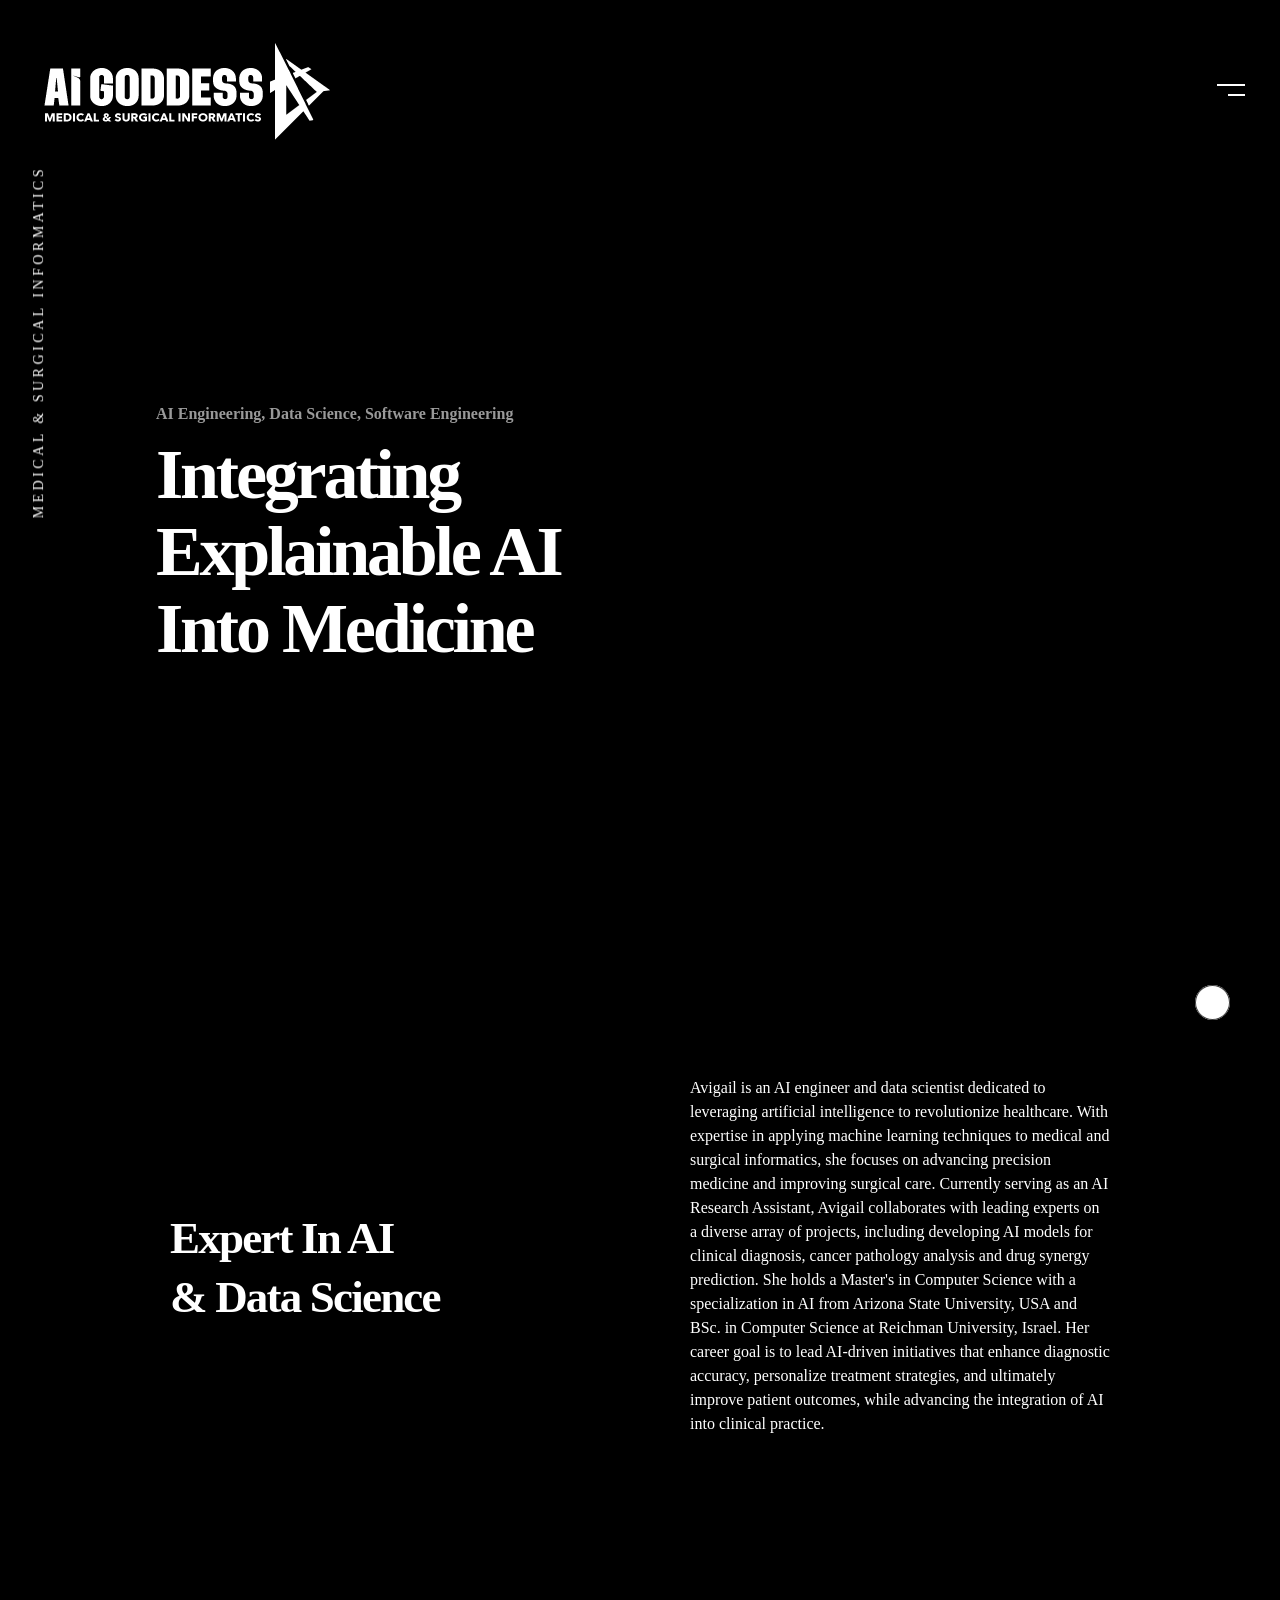
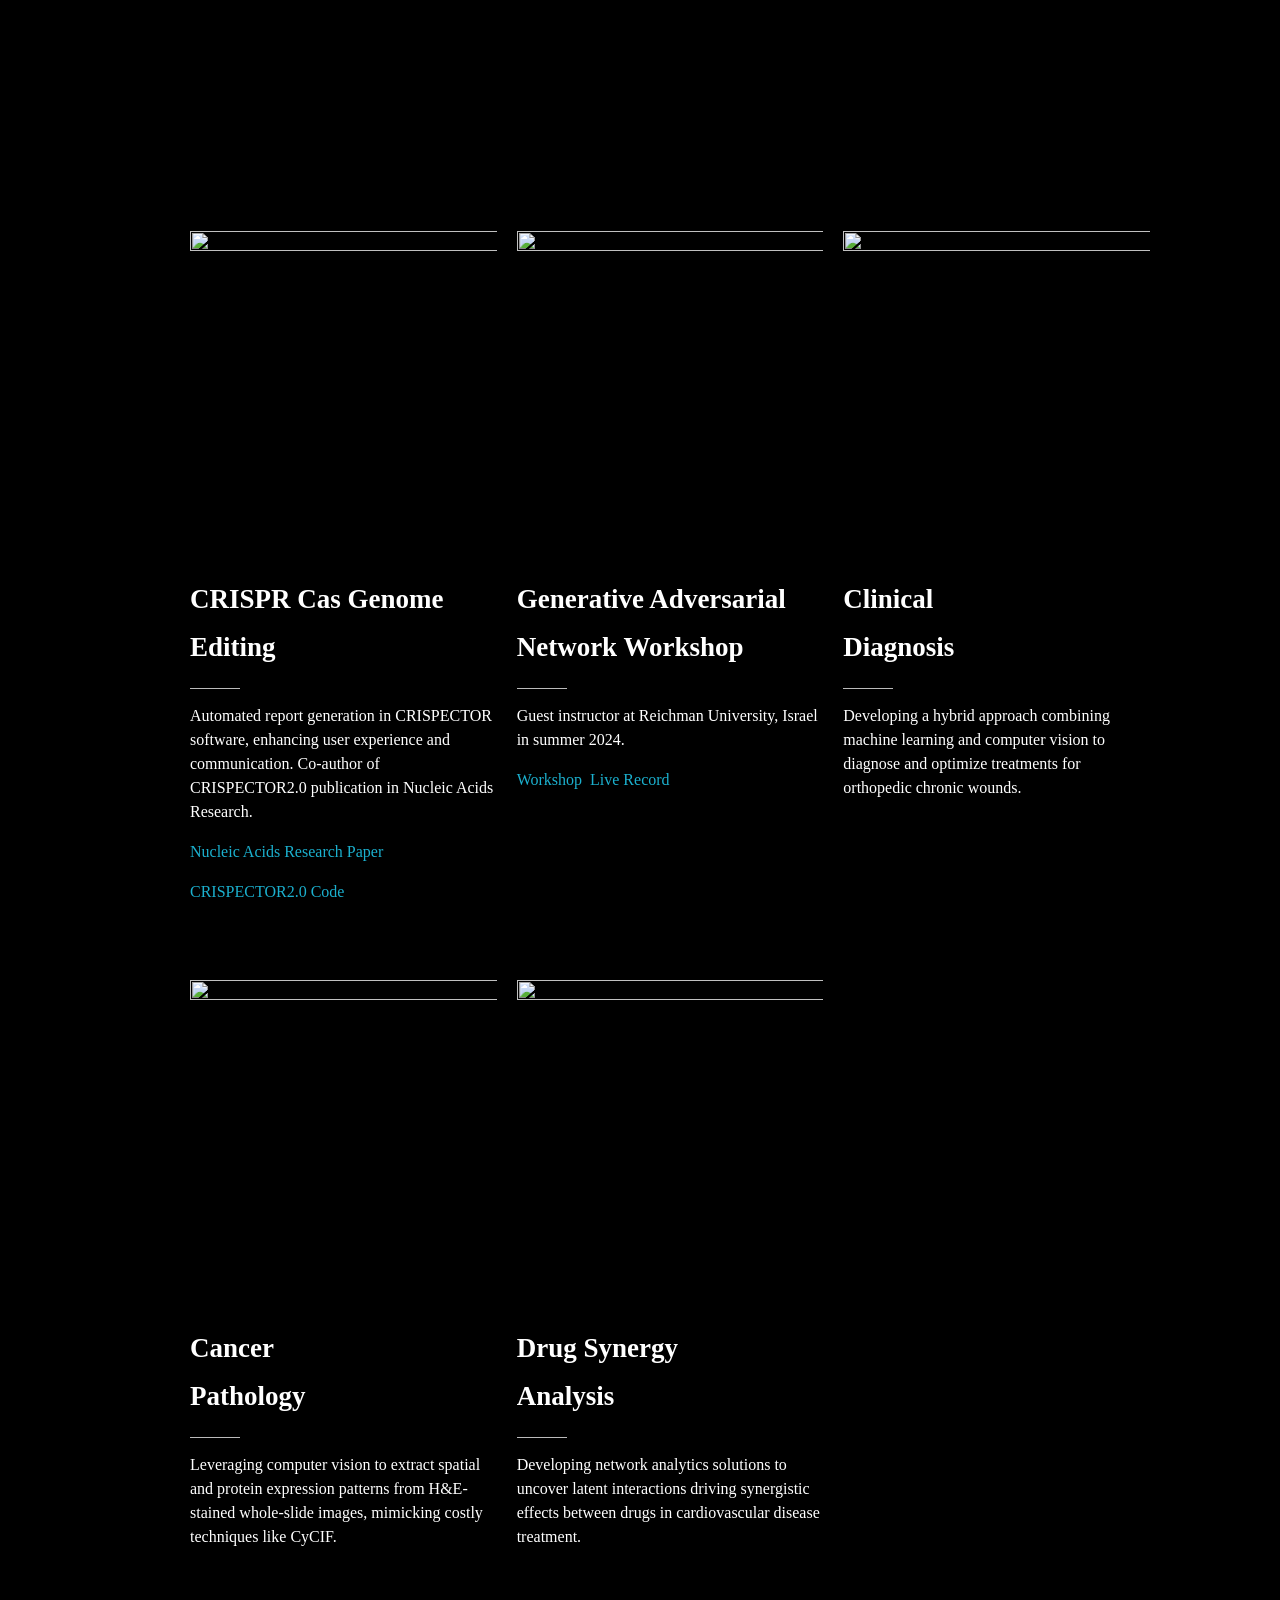
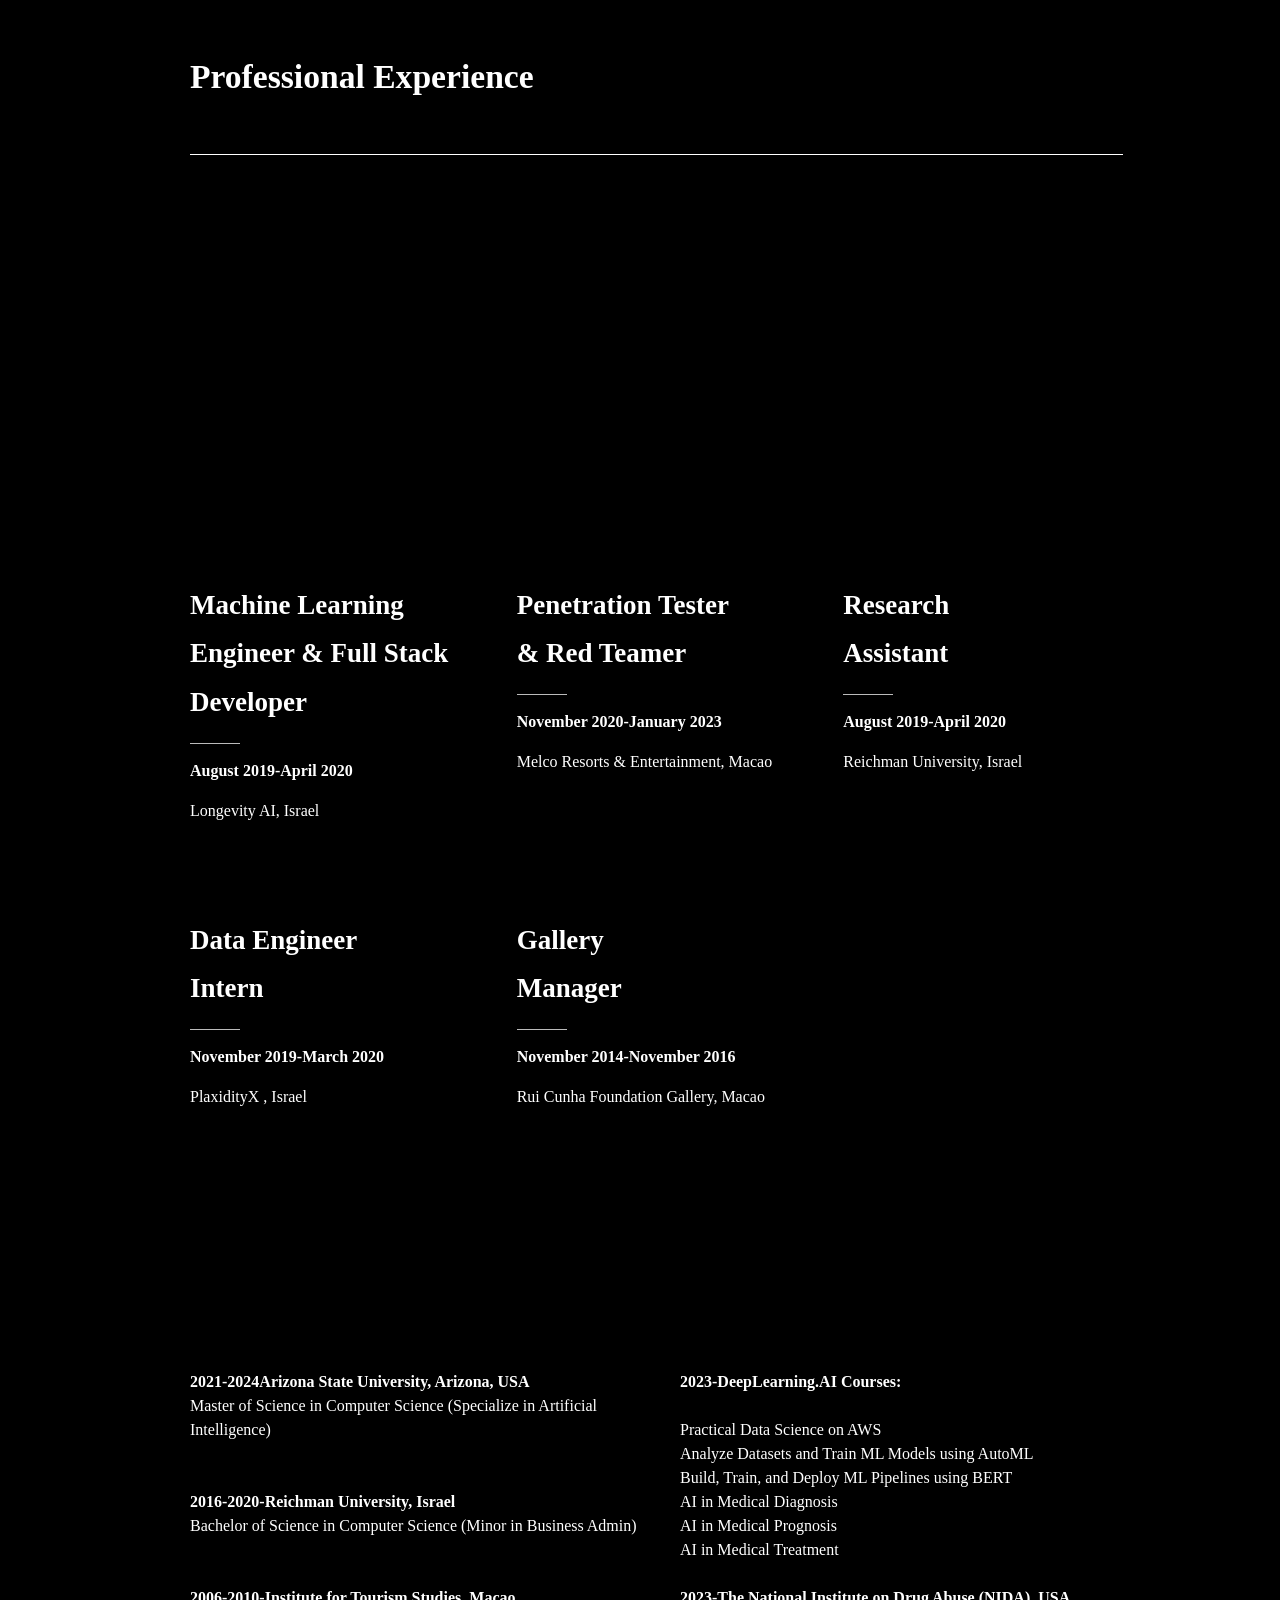
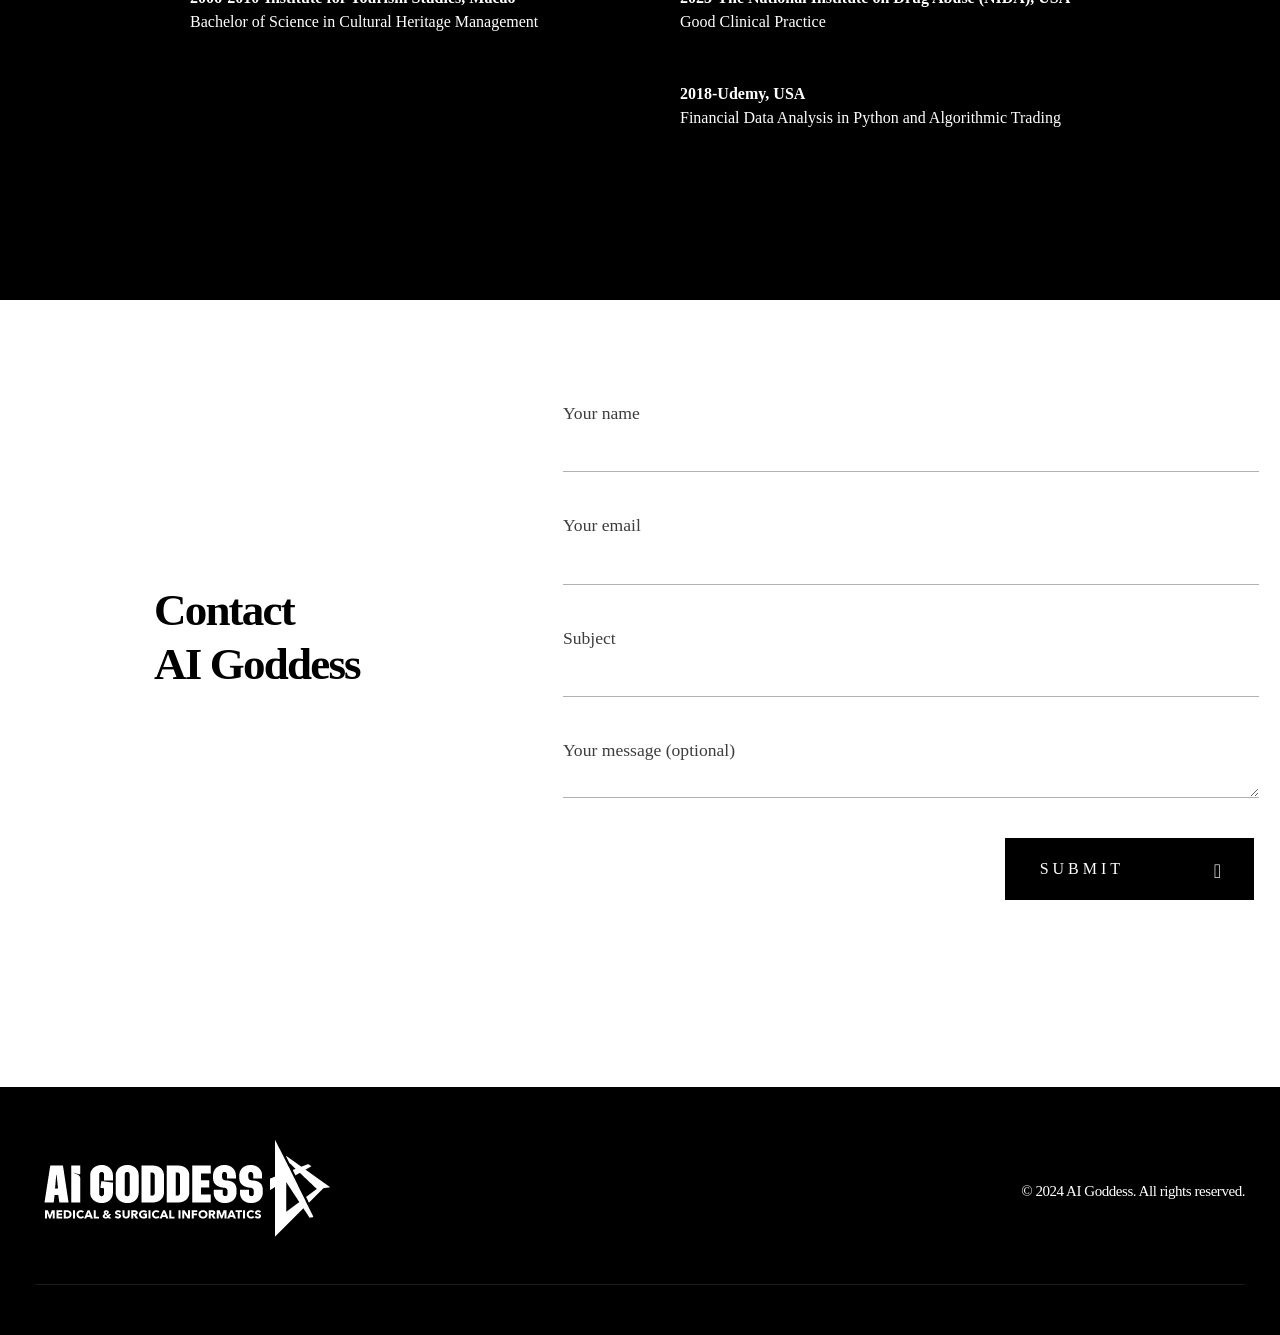
==== index.html @ ade93082 "Initial commit" ====
<!DOCTYPE html>
<!-- saved from url=(0031)https://zeta.kenyimdesigns.com/ -->
<html class="js audio canvas fullscreen svg video cssanimations boxshadow csscolumns csscolumns-width csscolumns-span csscolumns-fill csscolumns-gap csscolumns-rule csscolumns-rulecolor csscolumns-rulestyle csscolumns-rulewidth csscolumns-breakbefore csscolumns-breakafter csscolumns-breakinside flexbox csscalc no-flexboxtweener cssgradients csstransforms supports csstransforms3d csstransitions objectfit object-fit cssclippathsvg cssclippathinset cssclippathcircle cssclippathellipse cssclippathpolygon" lang="en-US" style=""><!--<![endif]--><head><meta http-equiv="Content-Type" content="text/html; charset=UTF-8">
        
        <meta http-equiv="X-UA-Compatible" content="IE=edge">
        <!-- devices setting -->
        <meta name="viewport" content="initial-scale=1,user-scalable=no,width=device-width">

<!-- outputs by wp_head -->
<meta name="robots" content="index, follow, max-image-preview:large, max-snippet:-1, max-video-preview:-1">
	<style>img:is([sizes="auto" i], [sizes^="auto," i]) { contain-intrinsic-size: 3000px 1500px }</style>
	
	<!-- This site is optimized with the Yoast SEO plugin v23.9 - https://yoast.com/wordpress/plugins/seo/ -->
	<title>Home - AI Goddess</title>
	<link rel="canonical" href="https://zeta.kenyimdesigns.com/">
	<meta property="og:locale" content="en_US">
	<meta property="og:type" content="website">
	<meta property="og:title" content="Home - AI Goddess">
	<meta property="og:description" content="AI Engineering, Data Science, Software Engineering Integrating Explainable AI into Medicine Github Linkedin MEDICAL &amp; SURGICAL INFORMATICS Expert in AI &amp; Data Science Avigail is an AI engineer and data scientist dedicated to leveraging artificial intelligence to revolutionize healthcare. With expertise in applying machine learning techniques to medical and surgical informatics, she focuses on advancing […]">
	<meta property="og:url" content="https://zeta.kenyimdesigns.com/">
	<meta property="og:site_name" content="AI Goddess">
	<meta property="article:modified_time" content="2024-11-24T09:24:42+00:00">
	<meta property="og:image" content="https://zeta.kenyimdesigns.com/wp-content/uploads/2024/11/WhatsApp-Image-2024-11-23-at-20.20.53.jpeg">
	<meta property="og:image:width" content="1430">
	<meta property="og:image:height" content="944">
	<meta property="og:image:type" content="image/jpeg">
	<meta name="twitter:card" content="summary_large_image">
	<script type="application/ld+json" class="yoast-schema-graph">{"@context":"https://schema.org","@graph":[{"@type":"WebPage","@id":"https://zeta.kenyimdesigns.com/","url":"https://zeta.kenyimdesigns.com/","name":"Home - AI Goddess","isPartOf":{"@id":"https://zeta.kenyimdesigns.com/#website"},"about":{"@id":"https://zeta.kenyimdesigns.com/#organization"},"primaryImageOfPage":{"@id":"https://zeta.kenyimdesigns.com/#primaryimage"},"image":{"@id":"https://zeta.kenyimdesigns.com/#primaryimage"},"thumbnailUrl":"https://zeta.kenyimdesigns.com/wp-content/uploads/2024/11/WhatsApp-Image-2024-11-23-at-20.20.53-768x768.jpeg","datePublished":"2020-10-01T06:39:32+00:00","dateModified":"2024-11-24T09:24:42+00:00","breadcrumb":{"@id":"https://zeta.kenyimdesigns.com/#breadcrumb"},"inLanguage":"en-US","potentialAction":[{"@type":"ReadAction","target":["https://zeta.kenyimdesigns.com/"]}]},{"@type":"ImageObject","inLanguage":"en-US","@id":"https://zeta.kenyimdesigns.com/#primaryimage","url":"https://zeta.kenyimdesigns.com/wp-content/uploads/2024/11/WhatsApp-Image-2024-11-23-at-20.20.53.jpeg","contentUrl":"https://zeta.kenyimdesigns.com/wp-content/uploads/2024/11/WhatsApp-Image-2024-11-23-at-20.20.53.jpeg","width":1430,"height":944},{"@type":"BreadcrumbList","@id":"https://zeta.kenyimdesigns.com/#breadcrumb","itemListElement":[{"@type":"ListItem","position":1,"name":"Home"}]},{"@type":"WebSite","@id":"https://zeta.kenyimdesigns.com/#website","url":"https://zeta.kenyimdesigns.com/","name":"AI Goddess","description":"Welcome to the Temple AI Goddess-Data Scientist, AI Engineer, and Software Developer","publisher":{"@id":"https://zeta.kenyimdesigns.com/#organization"},"potentialAction":[{"@type":"SearchAction","target":{"@type":"EntryPoint","urlTemplate":"https://zeta.kenyimdesigns.com/?s={search_term_string}"},"query-input":{"@type":"PropertyValueSpecification","valueRequired":true,"valueName":"search_term_string"}}],"inLanguage":"en-US"},{"@type":"Organization","@id":"https://zeta.kenyimdesigns.com/#organization","name":"AI Goddess","url":"https://zeta.kenyimdesigns.com/","logo":{"@type":"ImageObject","inLanguage":"en-US","@id":"https://zeta.kenyimdesigns.com/#/schema/logo/image/","url":"https://zeta.kenyimdesigns.com/wp-content/uploads/2020/09/Avigail-AI-Logo.png","contentUrl":"https://zeta.kenyimdesigns.com/wp-content/uploads/2020/09/Avigail-AI-Logo.png","width":298,"height":100,"caption":"AI Goddess"},"image":{"@id":"https://zeta.kenyimdesigns.com/#/schema/logo/image/"}}]}</script>
	<!-- / Yoast SEO plugin. -->


<link rel="dns-prefetch" href="https://fonts.googleapis.com/">
<link rel="alternate" type="application/rss+xml" title="AI Goddess » Feed" href="https://zeta.kenyimdesigns.com/feed/">
<link rel="alternate" type="application/rss+xml" title="AI Goddess » Comments Feed" href="https://zeta.kenyimdesigns.com/comments/feed/">
<script>
window._wpemojiSettings = {"baseUrl":"https:\/\/s.w.org\/images\/core\/emoji\/15.0.3\/72x72\/","ext":".png","svgUrl":"https:\/\/s.w.org\/images\/core\/emoji\/15.0.3\/svg\/","svgExt":".svg","source":{"concatemoji":"https:\/\/zeta.kenyimdesigns.com\/wp-includes\/js\/wp-emoji-release.min.js?ver=6.7.1"}};
/*! This file is auto-generated */
!function(i,n){var o,s,e;function c(e){try{var t={supportTests:e,timestamp:(new Date).valueOf()};sessionStorage.setItem(o,JSON.stringify(t))}catch(e){}}function p(e,t,n){e.clearRect(0,0,e.canvas.width,e.canvas.height),e.fillText(t,0,0);var t=new Uint32Array(e.getImageData(0,0,e.canvas.width,e.canvas.height).data),r=(e.clearRect(0,0,e.canvas.width,e.canvas.height),e.fillText(n,0,0),new Uint32Array(e.getImageData(0,0,e.canvas.width,e.canvas.height).data));return t.every(function(e,t){return e===r[t]})}function u(e,t,n){switch(t){case"flag":return n(e,"\ud83c\udff3\ufe0f\u200d\u26a7\ufe0f","\ud83c\udff3\ufe0f\u200b\u26a7\ufe0f")?!1:!n(e,"\ud83c\uddfa\ud83c\uddf3","\ud83c\uddfa\u200b\ud83c\uddf3")&&!n(e,"\ud83c\udff4\udb40\udc67\udb40\udc62\udb40\udc65\udb40\udc6e\udb40\udc67\udb40\udc7f","\ud83c\udff4\u200b\udb40\udc67\u200b\udb40\udc62\u200b\udb40\udc65\u200b\udb40\udc6e\u200b\udb40\udc67\u200b\udb40\udc7f");case"emoji":return!n(e,"\ud83d\udc26\u200d\u2b1b","\ud83d\udc26\u200b\u2b1b")}return!1}function f(e,t,n){var r="undefined"!=typeof WorkerGlobalScope&&self instanceof WorkerGlobalScope?new OffscreenCanvas(300,150):i.createElement("canvas"),a=r.getContext("2d",{willReadFrequently:!0}),o=(a.textBaseline="top",a.font="600 32px Arial",{});return e.forEach(function(e){o[e]=t(a,e,n)}),o}function t(e){var t=i.createElement("script");t.src=e,t.defer=!0,i.head.appendChild(t)}"undefined"!=typeof Promise&&(o="wpEmojiSettingsSupports",s=["flag","emoji"],n.supports={everything:!0,everythingExceptFlag:!0},e=new Promise(function(e){i.addEventListener("DOMContentLoaded",e,{once:!0})}),new Promise(function(t){var n=function(){try{var e=JSON.parse(sessionStorage.getItem(o));if("object"==typeof e&&"number"==typeof e.timestamp&&(new Date).valueOf()<e.timestamp+604800&&"object"==typeof e.supportTests)return e.supportTests}catch(e){}return null}();if(!n){if("undefined"!=typeof Worker&&"undefined"!=typeof OffscreenCanvas&&"undefined"!=typeof URL&&URL.createObjectURL&&"undefined"!=typeof Blob)try{var e="postMessage("+f.toString()+"("+[JSON.stringify(s),u.toString(),p.toString()].join(",")+"));",r=new Blob([e],{type:"text/javascript"}),a=new Worker(URL.createObjectURL(r),{name:"wpTestEmojiSupports"});return void(a.onmessage=function(e){c(n=e.data),a.terminate(),t(n)})}catch(e){}c(n=f(s,u,p))}t(n)}).then(function(e){for(var t in e)n.supports[t]=e[t],n.supports.everything=n.supports.everything&&n.supports[t],"flag"!==t&&(n.supports.everythingExceptFlag=n.supports.everythingExceptFlag&&n.supports[t]);n.supports.everythingExceptFlag=n.supports.everythingExceptFlag&&!n.supports.flag,n.DOMReady=!1,n.readyCallback=function(){n.DOMReady=!0}}).then(function(){return e}).then(function(){var e;n.supports.everything||(n.readyCallback(),(e=n.source||{}).concatemoji?t(e.concatemoji):e.wpemoji&&e.twemoji&&(t(e.twemoji),t(e.wpemoji)))}))}((window,document),window._wpemojiSettings);
</script>
<style id="wp-emoji-styles-inline-css">

	img.wp-smiley, img.emoji {
		display: inline !important;
		border: none !important;
		box-shadow: none !important;
		height: 1em !important;
		width: 1em !important;
		margin: 0 0.07em !important;
		vertical-align: -0.1em !important;
		background: none !important;
		padding: 0 !important;
	}
</style>
<style id="depicter-slider-style-inline-css">
/*!***************************************************************************************************************************************************************************************************************************************!*\
  !*** css ./node_modules/css-loader/dist/cjs.js??ruleSet[1].rules[3].use[1]!./node_modules/postcss-loader/dist/cjs.js??ruleSet[1].rules[3].use[2]!./node_modules/sass-loader/dist/cjs.js??ruleSet[1].rules[3].use[3]!./src/style.scss ***!
  \***************************************************************************************************************************************************************************************************************************************/
/**
 * The following styles get applied both on the front of your site
 * and in the editor.
 *
 * Replace them with your own styles or remove the file completely.
 */
.wp-block-create-block-depicter {
  background-color: #21759b;
  color: #fff;
  padding: 2px;
}

/*# sourceMappingURL=style-index.css.map*/
</style>
<style id="nfd-wonder-blocks-utilities-inline-css">
.nfd-relative{position:relative!important}.-nfd-bottom-1{bottom:-.25rem!important}.-nfd-top-0\\.5{top:-.125rem!important}.-nfd-top-1{top:-.25rem!important}.nfd-top-10{top:2.5rem!important}.nfd-col-start-1{grid-column-start:1!important}.nfd-col-start-2{grid-column-start:2!important}.nfd-col-start-3{grid-column-start:3!important}.nfd-col-start-4{grid-column-start:4!important}.nfd-col-start-5{grid-column-start:5!important}.nfd-col-start-6{grid-column-start:6!important}.nfd-col-start-7{grid-column-start:7!important}.nfd-col-end-10{grid-column-end:10!important}.nfd-col-end-11{grid-column-end:11!important}.nfd-col-end-12{grid-column-end:12!important}.nfd-col-end-13{grid-column-end:13!important}.nfd-col-end-7{grid-column-end:7!important}.nfd-col-end-8{grid-column-end:8!important}.nfd-col-end-9{grid-column-end:9!important}.nfd-row-start-1{grid-row-start:1!important}.-nfd-mx-2:not([style*=margin]){margin-left:-.5rem!important;margin-right:-.5rem!important}.nfd-my-0:not([style*=margin]){margin-bottom:0!important;margin-top:0!important}.nfd-mb-8:not([style*=margin]){margin-bottom:2rem!important}.nfd-mt-8:not([style*=margin]){margin-top:2rem!important}.nfd-mt-\\[-100px\\]:not([style*=margin]){margin-top:-100px!important}.nfd-grid{display:grid!important}.nfd-h-full{height:100%!important}.nfd-w-full{width:100%!important}.nfd-shrink-0{flex-shrink:0!important}.nfd-grow{flex-grow:1!important}.nfd-grid-cols-11{grid-template-columns:repeat(11,minmax(0,1fr))!important}.nfd-grid-cols-12{grid-template-columns:repeat(12,minmax(0,1fr))!important}.nfd-grid-cols-2{grid-template-columns:repeat(2,minmax(0,1fr))!important}.nfd-grid-rows-1{grid-template-rows:repeat(1,minmax(0,1fr))!important}.nfd-items-center{align-items:center!important}.nfd-gap-y-10{row-gap:2.5rem!important}.nfd-overflow-hidden{overflow:hidden!important}.nfd-border-b{border-bottom-width:1px!important}.nfd-p-0:not([style*=padding]){padding:0!important}.nfd-p-10:not([style*=padding]){padding:2.5rem!important}.nfd-p-2:not([style*=padding]){padding:.5rem!important}.nfd-p-4:not([style*=padding]){padding:1rem!important}.nfd-p-8:not([style*=padding]){padding:2rem!important}.nfd-px-0:not([style*=padding]){padding-left:0!important;padding-right:0!important}.nfd-px-4:not([style*=padding]){padding-left:1rem!important;padding-right:1rem!important}.nfd-px-8:not([style*=padding]){padding-left:2rem!important;padding-right:2rem!important}.nfd-py-0:not([style*=padding]){padding-bottom:0!important;padding-top:0!important}.nfd-py-4:not([style*=padding]){padding-bottom:1rem!important;padding-top:1rem!important}.nfd-py-5:not([style*=padding]){padding-bottom:1.25rem!important;padding-top:1.25rem!important}.nfd-pt-0:not([style*=padding]){padding-top:0!important}.nfd-text-left{text-align:left!important}.nfd-wc-products{self-align:flex-start!important;flex-grow:0!important}.nfd-wc-products>ul{row-gap:calc(var(--wndb--gap--2xl)*var(--wndb--gap--scale-factor))!important}.nfd-wc-products .wc-block-grid__product-image{overflow:hidden!important}.nfd-wc-products .wc-block-grid__product-image img{transition:transform .6s ease-in-out!important}.nfd-wc-products .wc-block-grid__product-image img:hover{transform:scale(1.1)!important}.nfd-wc-products .wc-block-components-product-sale-badge{-webkit-backdrop-filter:blur(4px)!important;backdrop-filter:blur(4px)!important;background:hsla(0,0%,100%,.5)!important;border:1px solid hsla(0,0%,100%,.2)!important;border-radius:999px!important;font-size:.8125rem!important;font-weight:700!important;margin:6px!important;padding:4px 12px!important}.nfd-wc-products .wc-block-components-product-sale-badge>span{background:transparent!important}.nfd-wc-products .wc-block-components-product-price{color:inherit!important}.nfd-wc-search .wp-block-search__inside-wrapper{background-color:var(--wndb--color--borders)!important;border:2px solid var(--wndb--color--subtle)!important;border-radius:999px!important;max-width:100%!important;padding:0!important;width:25rem!important}.nfd-wc-search .wp-block-search__inside-wrapper input[type=search]{background:none!important;border:none!important;border-bottom-left-radius:999px!important;border-top-left-radius:999px!important;color:var(--wndb--color--text--contrast)!important;font-size:1.25rem!important;font-weight:500!important;min-height:3.75rem!important;padding-inline:24px!important}.nfd-wc-search .wp-block-search__inside-wrapper:has(button:focus),.nfd-wc-search .wp-block-search__inside-wrapper:has(input[type=search]:focus){outline:2px solid var(--wndb--color--text--contrast)!important;outline-offset:2px!important}.nfd-wc-search .wp-block-search__button{aspect-ratio:1/1!important;background:var(--wndb-gray-800)!important;border-radius:999px!important;height:100%!important;margin-left:0!important;margin-right:2px!important;margin-top:2px!important}.nfd-wc-search .wp-block-search__button:focus,.nfd-wc-search .wp-block-search__button:hover{background:var(--wndb-gray-900)!important;filter:none!important;outline:2px solid var(--wndb-gray-900)!important;outline-offset:2px!important}.nfd-wc-search .wp-block-search__inside-wrapper input[type=search]::-moz-placeholder{color:var(--wndb--color--text--faded)!important}.nfd-wc-search .wp-block-search__inside-wrapper input[type=search]::placeholder{color:var(--wndb--color--text--faded)!important}:root{--wndb-mask-color:rgba(0,0,0,.15);--wndb-mask-position:50% 50% at 50% 20%;--wndb-mask-opacity:0.35}[class*=nfd-bg-effect]{isolation:isolate!important;position:relative!important}.nfd-bg-effect-position-center{--wndb-mask-position:50% 50% at 50% 50%}[class*=nfd-bg-effect]:after{content:\"\"!important;inset:0!important;-webkit-mask-image:radial-gradient(ellipse var(--wndb-mask-position),#000 70%,rgba(0,0,0,.3) 100%)!important;mask-image:radial-gradient(ellipse var(--wndb-mask-position),#000 70%,rgba(0,0,0,.3) 100%)!important;opacity:var(--wndb-mask-opacity)!important;pointer-events:none!important;position:absolute!important;z-index:-1!important}.nfd-bg-effect-dots:after{--wndb-mask-opacity:1;background:radial-gradient(var(--wndb-mask-color) 1px,transparent 1px)!important;background-size:20px 20px!important}.nfd-bg-effect-grid:after{background-image:linear-gradient(to right,var(--wndb-mask-color) 1px,transparent 1px),linear-gradient(to bottom,var(--wndb-mask-color) 1px,transparent 1px)!important;background-size:50px 50px!important}.nfd-bg-effect-grid-perspective{perspective:1000px!important}.nfd-bg-effect-grid-perspective:after{--wndb-mask-opacity:0.6;background-size:100px 100px!important;transform:rotateX(-60deg) translateZ(0)!important;transform-origin:top!important;transform-style:preserve-3d!important}.nfd-bg-effect-grid-2:after,.nfd-bg-effect-grid-perspective:after{background-image:linear-gradient(to right,var(--wndb-mask-color) 1px,transparent 1px),linear-gradient(to bottom,var(--wndb-mask-color) 1px,transparent 1px)!important}.nfd-bg-effect-grid-2:after{background-size:14px 32px!important}.nfd-bg-effect-grid-3{overflow:hidden!important}.nfd-bg-effect-grid-3:after{background-image:linear-gradient(to right,var(--wndb-mask-color) 1px,transparent 1px),linear-gradient(to bottom,var(--wndb-mask-color) 1px,transparent 1px)!important;background-size:32px 80px!important;right:-40%!important;top:-20%!important;transform:scale(1.5) skew(-30deg,30deg)!important}.nfd-bg-effect-lines:after{--wndb-mask-opacity:0.4;background-image:linear-gradient(to right,var(--wndb-mask-color) 1px,transparent 1px)!important;background-size:48px!important}.nfd-bg-effect-lines-2{--wndb-mask-opacity:0.45;overflow:hidden!important;perspective:1000px!important}.nfd-bg-effect-lines-2:after{background-image:linear-gradient(to right,var(--wndb-mask-color) 1px,transparent 1px)!important;background-size:30px!important;right:-40%!important;top:-20%!important;transform:rotateX(-45deg) skew(-16deg) translateZ(0)!important;transform-origin:right!important;transform-style:preserve-3d!important}.nfd-mask-opacity-0:after{--wndb-mask-opacity:0.8}:where(:root){--wndb--max-w--prose:min(65ch,1100px)}.nfd-max-w-prose:not(.nfd-max-w-full),:where(.nfd-text-balance:not(.nfd-max-w-full)){max-width:var(--wndb--max-w--prose)!important}.nfd-max-w-prose:not(.nfd-max-w-full).has-text-align-center,:where(.nfd-text-balance:not(.nfd-max-w-full)).has-text-align-center{margin-inline:auto!important}.nfd-max-w-prose:not(.nfd-max-w-full).has-text-align-right,:where(.nfd-text-balance:not(.nfd-max-w-full)).has-text-align-right{margin-inline-start:auto!important}:where(.nfd-text-balance){text-wrap:balance!important}.nfd-text-balance>h1,.nfd-text-balance>h2,.nfd-text-balance>h3,.nfd-text-balance>h4,.nfd-text-balance>p{text-wrap:balance!important}.nfd-text-pretty,.nfd-text-pretty>h1,.nfd-text-pretty>h2,.nfd-text-pretty>h3,.nfd-text-pretty>h4,.nfd-text-pretty>p{text-wrap:pretty!important}.wp-block-image figcaption{font-weight:400!important;margin-inline:auto!important;max-width:64ch!important;padding-block-start:.5em!important;text-wrap:balance!important}.wp-block-quote>.nfd-text-pretty{font-weight:550;margin-block:.25em}:where(:root){--wndb--text-scale-factor:1;--wndb--text--xs:0.75rem;--wndb--text--sm:0.875rem;--wndb--text--base:1rem;--wndb--text--md:1.125rem;--wndb--text--lg:1.5rem;--wndb--text--xl:2.375rem;--wndb--text--huge:clamp(2.75rem,1.4688rem+2.5vw,3.5rem);--wndb--text-giga:clamp(3.25rem,2.546875rem+2.25vw,4.375rem)}.nfd-text-xs:not([class*=font-size]):not([style*=font-size]){font-size:calc(var(--wndb--text--xs)*var(--wndb--text-scale-factor))!important}.nfd-text-xs:not([style*=letter-spacing]){letter-spacing:.05em!important}.nfd-text-sm:not([class*=font-size]):not([style*=font-size]){font-size:calc(var(--wndb--text--sm)*var(--wndb--text-scale-factor))!important}.nfd-text-base:not([class*=font-size]):not([style*=font-size]){font-size:calc(var(--wndb--text--base)*var(--wndb--text-scale-factor))!important}.nfd-text-md:not([class*=font-size]):not([style*=font-size]){font-size:calc(var(--wndb--text--md)*var(--wndb--text-scale-factor))!important}.nfd-text-base:not([style*=line-height]),.nfd-text-md:not([style*=line-height]){line-height:1.6!important}.nfd-text-lg:not([class*=font-size]):not([style*=font-size]){font-size:calc(var(--wndb--text--lg)*var(--wndb--text-scale-factor))!important}.nfd-text-lg:not([style*=line-height]){line-height:1.4!important}.nfd-text-lg:not([style*=letter-spacing]){letter-spacing:0!important}.nfd-text-lg:not([style*=font-weight]){font-weight:500!important}.nfd-text-xl:not([class*=font-size]):not([style*=font-size]){font-size:var(--wndb--text--xl)!important}.nfd-text-xl:not([style*=line-height]){line-height:1.25!important}.nfd-text-xl:not([style*=letter-spacing]){letter-spacing:-.01em!important}.nfd-text-xl:not([style*=font-weight]){font-weight:500!important}:where(.nfd-text-huge:not([class*=font-size]):not([style*=font-size])){font-size:calc(var(--wndb--text--huge)*var(--wndb--text-scale-factor))!important;max-width:var(--wndb--max-w--prose)!important;text-wrap:balance!important}:where(.nfd-text-giga:not([class*=font-size]):not([style*=font-size])).has-text-align-center,:where(.nfd-text-huge:not([class*=font-size]):not([style*=font-size])).has-text-align-center{margin-inline:auto!important}:where(.nfd-text-giga:not([class*=font-size]):not([style*=font-size])).has-text-align-right,:where(.nfd-text-huge:not([class*=font-size]):not([style*=font-size])).has-text-align-right{margin-inline-start:auto!important}.nfd-text-huge:not([style*=line-height]){line-height:1.1!important}.nfd-text-huge:not([style*=letter-spacing]){letter-spacing:-.025em!important}.nfd-text-huge:not([style*=font-weight]){font-weight:500!important}:where(.nfd-text-giga:not([class*=font-size]):not([style*=font-size])){font-size:calc(var(--wndb--text-giga)*var(--wndb--text-scale-factor))!important;max-width:var(--wndb--max-w--prose)!important;text-wrap:balance!important}.nfd-text-giga:not([style*=line-height]){line-height:1.1!important}.nfd-text-giga:not([style*=letter-spacing]){letter-spacing:-.04em!important}.nfd-text-giga:not([style*=font-weight]){font-weight:500!important}:root{--nfd-wb-anim-transition-duration:1400ms;--nfd-wb-anim-transition-delay:50ms;--nfd-wb-anim-transition-easing-function:cubic-bezier(0.4,1,0.65,1);--nfd-wb-anim-transition:all var(--nfd-wb-anim-transition-duration) var(--nfd-wb-anim-transition-easing-function) var(--nfd-wb-anim-transition-delay)}@media (prefers-reduced-motion:reduce){.nfd-wb-animate{transition:none!important}.nfd-wb-twist-in,[class*=nfd-wb-]{clip-path:none!important;opacity:1!important;transform:none!important}}@media (max-width:782px){.nfd-wb-animate{transition:none!important}.nfd-wb-twist-in,[class*=nfd-wb-]{clip-path:none!important;opacity:1!important;transform:none!important}}.nfd-wb-animate[data-replay-animation]{transition:none!important}.block-editor-block-preview__content-iframe [class*=nfd-wb-]{clip-path:none!important;opacity:1!important;transform:none!important}[class*=nfd-wb-fade-in]{--nfd-wb-anim-transition:opacity var(--nfd-wb-anim-transition-duration) var(--nfd-wb-anim-transition-easing-function) var(--nfd-wb-anim-transition-delay),transform var(--nfd-wb-anim-transition-duration) var(--nfd-wb-anim-transition-easing-function) var(--nfd-wb-anim-transition-delay);transition:var(--nfd-wb-anim-transition)}.nfd-wb-fade-in-bottom{--nfd-wb-anim-transition-duration:1200ms;opacity:0;transform:translate3d(0,90px,0);transition:var(--nfd-wb-anim-transition)}.nfd-wb-fade-in-bottom-short{transform:translate3d(0,32px,0) scale3d(.96,.96,.96);transform-origin:center bottom}.nfd-wb-fade-in-bottom-short,.nfd-wb-fade-in-top-short{--nfd-wb-anim-transition-duration:600ms;opacity:0;transition:var(--nfd-wb-anim-transition)}.nfd-wb-fade-in-top-short{transform:translate3d(0,-32px,0) scale3d(.96,.96,.96);transform-origin:center top}.nfd-wb-fade-in-left-short{transform:translate3d(-32px,0,0) scale3d(.96,.96,.96);transform-origin:center left}.nfd-wb-fade-in-left-short,.nfd-wb-fade-in-right-short{--nfd-wb-anim-transition-duration:600ms;opacity:0;transition:var(--nfd-wb-anim-transition)}.nfd-wb-fade-in-right-short{transform:translate3d(32px,0,0) scale3d(.96,.96,.96);transform-origin:right center}.nfd-wb-animated-in:not([data-replay-animation])[class*=nfd-wb-fade-in]{opacity:1;transform:translateZ(0) scaleX(1)}.nfd-wb-zoom-in{--nfd-wb-anim-transition-duration:1200ms;--nfd-wb-anim-transition:opacity var(--nfd-wb-anim-transition-duration) var(--nfd-wb-anim-transition-easing-function) var(--nfd-wb-anim-transition-delay),transform var(--nfd-wb-anim-transition-duration) var(--nfd-wb-anim-transition-easing-function) var(--nfd-wb-anim-transition-delay);transform:scale3d(.4,.4,.4)}.nfd-wb-zoom-in,.nfd-wb-zoom-in-short{opacity:0;transition:var(--nfd-wb-anim-transition)}.nfd-wb-zoom-in-short{--nfd-wb-anim-transition-duration:600ms;--nfd-wb-anim-transition:opacity var(--nfd-wb-anim-transition-duration) var(--nfd-wb-anim-transition-easing-function) var(--nfd-wb-anim-transition-delay),transform var(--nfd-wb-anim-transition-duration) var(--nfd-wb-anim-transition-easing-function) var(--nfd-wb-anim-transition-delay);transform:scale3d(.92,.92,.92)}.nfd-wb-animated-in:not([data-replay-animation])[class*=nfd-wb-zoom-]{opacity:1!important;transform:scaleX(1)!important}div:has(>.nfd-wb-twist-in){perspective:1200px}.nfd-wb-twist-in{--nfd-wb-anim-transition-duration:1000ms;--nfd-wb-anim-transition:opacity var(--nfd-wb-anim-transition-duration) var(--nfd-wb-anim-transition-easing-function) var(--nfd-wb-anim-transition-delay),transform var(--nfd-wb-anim-transition-duration) var(--nfd-wb-anim-transition-easing-function) var(--nfd-wb-anim-transition-delay);opacity:0;transform:translateY(40px) scale(.8) rotateY(30deg) rotate(-12deg) translateZ(0);transition:var(--nfd-wb-anim-transition)}.nfd-wb-animated-in:not([data-replay-animation]).nfd-wb-twist-in{opacity:1!important;transform:translateY(0) scale(1) rotateY(0deg) rotate(0deg) translateZ(0)!important}.nfd-wb-reveal-right{--nfd-wb-anim-transition-duration:1500ms;--nfd-wb-anim-transition-easing-function:cubic-bezier(0.4,0,0,1);--nfd-wb-anim-transition:clip-path var(--nfd-wb-anim-transition-duration) var(--nfd-wb-anim-transition-easing-function) var(--nfd-wb-anim-transition-delay);clip-path:inset(0 100% 0 0);transition:var(--nfd-wb-anim-transition)}.nfd-wb-animated-in>.nfd-wb-reveal-right:not([data-replay-animation]){clip-path:inset(0 0 0 0)!important}.nfd-delay-50{--nfd-wb-anim-transition-delay:50ms}.nfd-delay-150{--nfd-wb-anim-transition-delay:150ms}.nfd-delay-300{--nfd-wb-anim-transition-delay:300ms}.nfd-delay-450{--nfd-wb-anim-transition-delay:450ms}.nfd-delay-600{--nfd-wb-anim-transition-delay:600ms}.nfd-delay-750{--nfd-wb-anim-transition-delay:750ms}.nfd-delay-900{--nfd-wb-anim-transition-delay:900ms}.nfd-delay-1050{--nfd-wb-anim-transition-delay:1050ms}.nfd-delay-1200{--nfd-wb-anim-transition-delay:1200ms}.nfd-delay-1350{--nfd-wb-anim-transition-delay:1350ms}.nfd-delay-1500{--nfd-wb-anim-transition-delay:1500ms}:where(:root){--wndb--container:1200px;--wndb--container--wide:1340px}body .is-layout-constrained:has(.nfd-container.is-layout-constrained)>.nfd-container.is-layout-constrained{max-width:unset!important;width:100%!important}.editor-styles-wrapper .nfd-container:is(.is-layout-constrained)>:where(:not(.alignleft):not(.alignright):not(.alignfull):not(.alignwide)),.editor-styles-wrapper .nfd-container>:where(.wp-block-cover-is-layout-constrained:not(.alignleft):not(.alignright):not(.alignfull):not(.alignwide)):not([style*=margin]),.nfd-container:is(.is-layout-constrained)>:where(:not(.alignleft):not(.alignright):not(.alignfull):not(.alignwide)),.nfd-container:is(.nfd-my-0)>div,.nfd-container>:where(.wp-block-cover-is-layout-constrained:not(.alignleft):not(.alignright):not(.alignfull):not(.alignwide)){max-width:var(--wndb--container);width:100%}.editor-styles-wrapper .nfd-container:is(.is-layout-constrained)>.alignwide,.nfd-container:is(.is-layout-constrained).alignwide>:where(:not(.alignleft):not(.alignright):not(.alignfull)):not([style*=margin]),.nfd-container:is(.is-layout-constrained)>.alignwide,.nfd-container:is(.nfd-my-0)>.alignwide{max-width:var(--wndb--container--wide);width:100%}.nfd-container:not(.alignfull){padding-inline:var(--wndb--p)!important}.nfd-container:is(.nfd-my-0)>div:not([style*=margin]){margin-inline:auto!important}[class*=nfd-divider-]{position:relative;z-index:13}[class*=nfd-divider-]~[class*=nfd-divider-]{z-index:12!important}[class*=nfd-divider-]~[class*=nfd-divider-]~[class*=nfd-divider-]{z-index:11!important}[class*=nfd-divider-]:before{background:inherit!important;bottom:calc(var(--wndb--divider-size)*-1)!important;content:\"\"!important;height:var(--wndb--divider-size)!important;left:0!important;pointer-events:none!important;position:absolute!important;width:100%!important;z-index:10!important}.nfd-divider-arrow{--wndb--divider-size:16px}.nfd-divider-arrow:before{bottom:calc(var(--wndb--divider-size)*-1)!important;height:calc(var(--wndb--divider-size)*2)!important;left:50%!important;transform:translateX(-50%) rotate(45deg)!important;width:calc(var(--wndb--divider-size)*2)!important}.nfd-divider-clouds{--wndb--divider-size:150px}.nfd-divider-clouds:after,.nfd-divider-clouds:before{background:inherit!important;background-image:url(\"data:image/svg+xml;charset=utf-8,%3Csvg xmlns=\'http://www.w3.org/2000/svg\' preserveAspectRatio=\'xMidYMax slice\' viewBox=\'0 0 283.5 27.8\'%3E%3Cpath fill=\'%23fff\' d=\'M0 0v6.7c1.9-.8 4.7-1.4 8.5-1 9.5 1.1 11.1 6 11.1 6s2.1-.7 4.3-.2c2.1.5 2.8 2.6 2.8 2.6s.2-.5 1.4-.7 1.7.2 1.7.2 0-2.1 1.9-2.8 3.6.7 3.6.7.7-2.9 3.1-4.1 4.7 0 4.7 0 1.2-.5 2.4 0 1.7 1.4 1.7 1.4h1.4c.7 0 1.2.7 1.2.7s.8-1.8 4-2.2c3.5-.4 5.3 2.4 6.2 4.4q.6-.6 1.8-.9c2.8-.7 4 .7 4 .7s1.7-5 11.1-6c9.5-1.1 12.3 3.9 12.3 3.9s1.2-4.8 5.7-5.7 6.8 1.8 6.8 1.8.6-.6 1.5-.9c.9-.2 1.9-.2 1.9-.2s5.2-6.4 12.6-3.3c7.3 3.1 4.7 9 4.7 9s1.9-.9 4 0 2.8 2.4 2.8 2.4 1.9-1.2 4.5-1.2 4.3 1.2 4.3 1.2.2-1 1.4-1.7 2.1-.7 2.1-.7-.5-3.1 2.1-5.5 5.7-1.4 5.7-1.4 1.5-2.3 4.2-1.1 1.7 5.2 1.7 5.2.3-.1 1.3.5c.5.4.8.8.9 1.1.5-1.4 2.4-5.8 8.4-4 7.1 2.1 3.5 8.9 3.5 8.9s.8-.4 2 0 1.1 1.1 1.1 1.1 1.1-1.1 2.3-1.1 2.1.5 2.1.5 1.9-3.6 6.2-1.2 1.9 6.4 1.9 6.4 2.6-2.4 7.4 0c3.4 1.7 3.9 4.9 3.9 4.9s3.3-6.9 10.4-7.9 11.5 2.6 11.5 2.6.8 0 1.2.2.9.9.9.9 4.4-3.1 8.3.2c1.9 1.7 1.5 5 1.5 5s.3-1.1 1.6-1.4 2.3.2 2.3.2-.1-1.2.5-1.9 1.9-.9 1.9-.9-4.7-9.3 4.4-13.4c5.6-2.5 9.2.9 9.2.9s5-6.2 15.9-6.2 16.1 8.1 16.1 8.1.7-.2 1.6-.4V0z\'/%3E%3C/svg%3E\")!important;background-repeat:repeat-x!important;background-size:cover!important;content:\"\"!important;height:var(--wndb--divider-size)!important;left:0!important;pointer-events:none!important;position:absolute!important;top:0!important;width:100%!important;z-index:10!important}.nfd-divider-clouds:after{bottom:0!important;top:auto!important;transform:rotate(180deg)!important}.nfd-divider-ellipse{--wndb--divider-size:50px}.nfd-divider-ellipse:before{clip-path:ellipse(50% var(--wndb--divider-size) at 50% 0)!important}.nfd-divider-rounded:not([style*=-radius]){--wndb--divider-size:50px}.nfd-divider-rounded:before:not([style*=-radius]){border-bottom-left-radius:var(--wndb--divider-size)!important;border-bottom-right-radius:var(--wndb--divider-size)!important}.nfd-divider-slant,.nfd-divider-slant-invert{--wndb--divider-size:80px}.nfd-divider-slant:before{bottom:calc(var(--wndb--divider-size)*-1+1px)!important;clip-path:polygon(0 0,100% 0,0 100%)!important}.nfd-divider-slant-invert:before{bottom:calc(var(--wndb--divider-size)*-1+1px)!important;clip-path:polygon(0 0,100% 0,100% 100%)!important}.nfd-divider-triangle{--wndb--divider-size:80px}.nfd-divider-triangle:before{bottom:calc(var(--wndb--divider-size)*-1+1px)!important;clip-path:polygon(0 0,100% 0,50% 100%)!important}.nfd-divider-zigzag{--wndb--divider-size:8px}.nfd-divider-zigzag:before{-webkit-mask:conic-gradient(from -45deg at bottom,#0000,#000 1deg 89deg,#0000 90deg) 50% /calc(var(--wndb--divider-size)*2) 100%!important;mask:conic-gradient(from -45deg at bottom,#0000,#000 1deg 89deg,#0000 90deg) 50% /calc(var(--wndb--divider-size)*2) 100%!important}:where(:root){--wndb--divider-size:0px}.nfd-grid-cols-1-2-1{grid-template-columns:1fr 2fr 1fr!important}:where(:root){--wndb--padding-factor:1;--wndb--p:2.375rem;--wndb--p--xs:0.75rem;--wndb--p--sm:1.5rem;--wndb--p--md:2rem;--wndb--p--lg:clamp(3.5rem,7vw,6.25rem);--wndb--p--square:2.5rem;--wndb--p--square-lg:4rem}.nfd-p-card-sm:not([style*=padding]){padding:calc(var(--wndb--p--xs)*var(--wndb--padding-factor)) calc(var(--wndb--p--sm)*var(--wndb--padding-factor))!important}.nfd-p-card-md:not([style*=padding]){padding:calc(var(--wndb--p--sm)*var(--wndb--padding-factor)) calc(var(--wndb--p--md)*var(--wndb--padding-factor))!important}.nfd-p-card-lg:not([style*=padding]){padding:calc(var(--wndb--p--md)*var(--wndb--padding-factor)) calc(var(--wndb--p--md)*var(--wndb--padding-factor))!important}@media screen and (min-width:782px){.nfd-p-card-lg:not([style*=padding]){padding:calc(var(--wndb--p--md)*var(--wndb--padding-factor)) calc(var(--wndb--p--md)*1.5*var(--wndb--padding-factor))!important}}.nfd-p-card-square-lg:not([style*=padding]),.nfd-p-card-square:not([style*=padding]){padding:calc(var(--wndb--p--square)*var(--wndb--padding-factor))!important}@media screen and (min-width:782px){.nfd-p-card-square-lg:not([style*=padding]){padding:calc(var(--wndb--p--square-lg)*var(--wndb--padding-factor))!important}}.nfd-p-xs:not([style*=padding]){padding:calc(var(--wndb--p--xs)*var(--wndb--padding-factor))!important}.nfd-py-xs:not([style*=padding]){padding-block:calc(var(--wndb--p--xs)*var(--wndb--padding-factor))!important}.nfd-pt-xs:not([style*=padding]){padding-block-start:calc(var(--wndb--p--xs)*var(--wndb--padding-factor))!important}.nfd-px-xs:not([style*=padding]){padding-inline:calc(var(--wndb--p--xs)*var(--wndb--padding-factor))!important}.nfd-p-sm:not([style*=padding]){padding:calc(var(--wndb--p--sm)*var(--wndb--padding-factor))!important}.nfd-px-sm:not([style*=padding]){padding-inline:calc(var(--wndb--p--sm)*var(--wndb--padding-factor))!important}.nfd-py-sm:not([style*=padding]){padding-block:calc(var(--wndb--p--sm)*var(--wndb--padding-factor))!important}.nfd-pt-sm:not([style*=padding]){padding-block-start:calc(var(--wndb--p--sm)*var(--wndb--padding-factor))!important}.nfd-pb-sm:not([style*=padding]){padding-block-end:calc(var(--wndb--p--sm)*var(--wndb--padding-factor))!important}.nfd-pl-sm:not([style*=padding]){padding-left:calc(var(--wndb--p--sm)*var(--wndb--padding-factor))!important}.nfd-p-md:not([style*=padding]){padding:calc(var(--wndb--p--md)*var(--wndb--padding-factor))!important}.nfd-px-md:not([style*=padding]){padding-inline:calc(var(--wndb--p--md)*var(--wndb--padding-factor))!important}.nfd-pb-md:not([style*=padding]),.nfd-pt-md:not([style*=padding]),.nfd-py-md:not([style*=padding]){padding-block:calc(var(--wndb--p--md)*var(--wndb--padding-factor))!important}.nfd-p-lg:not([style*=padding]){padding:calc(var(--wndb--p--lg)*var(--wndb--padding-factor)) calc(var(--wndb--p--md)*var(--wndb--padding-factor))!important}.nfd-py-lg:not([style*=padding]){padding-block:calc(var(--wndb--p--lg)*var(--wndb--padding-factor))!important}.nfd-pt-lg:not([style*=padding]){padding-block-start:calc(var(--wndb--p--lg)*var(--wndb--padding-factor))!important}.nfd-pb-lg:not([style*=padding]){padding-block-end:calc(var(--wndb--p--lg)*var(--wndb--padding-factor))!important}.nfd-pl-offset-md:not([style*=padding]){margin-left:calc(var(--wndb--p--md)*var(--wndb--padding-factor)*-1)!important;padding-left:calc(var(--wndb--p--md)*var(--wndb--padding-factor) - 3px)!important}.editor-styles-wrapper .nfd-overlap-x,.nfd-overlap-x{gap:0}.nfd-overlap-x>:not(:first-child){margin-inline-start:-1.275rem!important}@media (min-width:768px){.-nfd-translate-y-1\\/2{transform:translateY(-50%)!important}}.nfd-pseudo-play-icon{align-items:center!important;display:flex!important;justify-content:center!important;position:relative!important}.nfd-pseudo-play-icon>a{inset:0!important;position:absolute!important}:not(.is-root-container) .nfd-pseudo-play-icon>a{text-indent:-9999px!important}.nfd-pseudo-play-icon:before{-webkit-backdrop-filter:blur(3px)!important;backdrop-filter:blur(3px)!important;background:hsla(0,0%,100%,.1)!important;border-radius:100%!important;content:\"\"!important;height:3rem!important;left:50%!important;opacity:1!important;pointer-events:none!important;position:absolute!important;top:50%!important;transform:translate(-50%,-50%)!important;transition:all .2s ease!important;width:3rem!important}.nfd-pseudo-play-icon:has(a:hover):before{background:hsla(0,0%,100%,.3)!important;height:4rem!important;width:4rem!important}.nfd-pseudo-play-icon:after{border-style:solid!important;border-bottom:10px solid transparent!important;border-left:16px solid!important;border-right:0!important;border-top:10px solid transparent!important;content:\"\"!important;height:16px!important;height:0!important;left:50%!important;margin-left:2px!important;pointer-events:none!important;position:absolute!important;top:50%!important;transform:translate(-50%,-50%)!important;width:16px!important;width:0!important}:where(:root){--wndb--gap--scale-factor:1;--wndb--gap--xs:0.25rem;--wndb--gap--sm:0.5rem;--wndb--gap--md:1rem;--wndb--gap--lg:1.5rem;--wndb--gap--xl:2rem;--wndb--gap--2xl:2.5rem;--wndb--gap--3xl:3.5rem;--wndb--gap--4xl:6rem}.editor-styles-wrapper .nfd-gap-0,.nfd-gap-0{gap:0}.editor-styles-wrapper .nfd-gap-xs,.nfd-gap-xs{gap:calc(var(--wndb--gap--xs)*var(--wndb--gap--scale-factor))}.editor-styles-wrapper .nfd-gap-sm,.nfd-gap-sm{gap:calc(var(--wndb--gap--sm)*var(--wndb--gap--scale-factor))}.editor-styles-wrapper .nfd-gap-md,.nfd-gap-md{gap:calc(var(--wndb--gap--md)*var(--wndb--gap--scale-factor))}.editor-styles-wrapper .nfd-gap-lg,.nfd-gap-lg{gap:calc(var(--wndb--gap--lg)*var(--wndb--gap--scale-factor))}.editor-styles-wrapper .nfd-gap-xl,.nfd-gap-xl{gap:calc(var(--wndb--gap--xl)*var(--wndb--gap--scale-factor))}.editor-styles-wrapper .nfd-gap-2xl,.nfd-gap-2xl{gap:calc(var(--wndb--gap--2xl)*var(--wndb--gap--scale-factor))}.editor-styles-wrapper .nfd-gap-3xl,.nfd-gap-3xl{gap:calc(var(--wndb--gap--3xl)*var(--wndb--gap--scale-factor))}.editor-styles-wrapper .nfd-gap-4xl,.nfd-gap-4xl{gap:calc(var(--wndb--gap--4xl)*var(--wndb--gap--scale-factor))}.editor-styles-wrapper .nfd-gap-x-4xl,.nfd-gap-x-4xl{-moz-column-gap:calc(var(--wndb--gap--4xl)*var(--wndb--gap--scale-factor));column-gap:calc(var(--wndb--gap--4xl)*var(--wndb--gap--scale-factor))}.editor-styles-wrapper .nfd-gap-x-lg,.nfd-gap-x-lg{-moz-column-gap:calc(var(--wndb--gap--lg)*var(--wndb--gap--scale-factor));column-gap:calc(var(--wndb--gap--lg)*var(--wndb--gap--scale-factor))}.editor-styles-wrapper .nfd-gap-y-lg,.nfd-gap-y-lg{row-gap:calc(var(--wndb--gap--lg)*var(--wndb--gap--scale-factor))}.editor-styles-wrapper .nfd-gap-y-xl,.nfd-gap-y-xl{row-gap:calc(var(--wndb--gap--xl)*var(--wndb--gap--scale-factor))}.editor-styles-wrapper .nfd-gap-y-2xl,.nfd-gap-y-2xl{row-gap:calc(var(--wndb--gap--2xl)*var(--wndb--gap--scale-factor))}.editor-styles-wrapper .nfd-gap-y-3xl,.nfd-gap-y-3xl{row-gap:calc(var(--wndb--gap--3xl)*var(--wndb--gap--scale-factor))}.nfd-border-2{border-bottom-width:2px!important}.nfd-border-strong{border-color:var(--wndb-color--borders-strong)!important}:where(:root){--wndb--button--outline-width:0px;--wndb--button-sm--font-size:1rem;--wndb--button-lg-x:2rem;--wndb--button-lg-y:0.75rem;--wndb--button-lg--font-size:1.125rem;--wndb--button-xl-x:3rem;--wndb--button-xl-y:1rem;--wndb--button-xl--font-size:1.125rem}[class*=nfd-btn].is-style-outline{--wndb--button--outline-width:2px}[class*=nfd-btn]>.wp-block-button__link:not([style*=padding]){padding:calc(.625rem - var(--wndb--button--outline-width)) calc(1.125rem - var(--wndb--button--outline-width))!important}.nfd-btn-sm>.wp-block-button__link:not([style*=padding]){padding:calc(.375rem - var(--wndb--button--outline-width)) calc(1rem - var(--wndb--button--outline-width))!important}.nfd-btn-sm:not(.has-custom-font-size)>.wp-block-button__link:not([style*=font-size]){font-size:var(--wndb--button-sm--font-size)!important}.nfd-btn-lg>.wp-block-button__link:not([style*=padding]){padding:calc(var(--wndb--button-lg-y) - var(--wndb--button--outline-width)) var(--wndb--button-lg-x)!important}.nfd-btn-lg:not(.has-custom-font-size)>.wp-block-button__link:not([style*=font-size]){font-size:var(--wndb--button-lg--font-size)!important}.nfd-btn-lg:not([style*=font-weight])>.wp-block-button__link{font-weight:600!important}.nfd-btn-xl>.wp-block-button__link:not([style*=padding]){padding:calc(var(--wndb--button-xl-y) - var(--wndb--button--outline-width)) var(--wndb--button-xl-x)!important}.nfd-btn-xl:not(.has-custom-font-size)>.wp-block-button__link:not([style*=font-size]){font-size:var(--wndb--button-xl--font-size)!important}.nfd-btn-xl:not([style*=font-weight])>.wp-block-button__link{font-weight:600!important}.nfd-btn-wide>.wp-block-button__link:not([style*=padding]){padding:calc(.625rem - var(--wndb--button--outline-width)) calc(2rem - var(--wndb--button--outline-width))!important}[class*=nfd-btn]:is(.is-style-outline)>.wp-block-button__link:not(.has-text-color){color:var(--wndb--color--text--contrast)!important}.nfd-btn:is(.is-style-outline)>.wp-block-button__link:not(.has-text-color):hover{--wndb--color--text--contrast:var(--wndb-gray-900);border-color:var(--wndb-white)!important}[class*=nfd-button]>.wp-block-button__link:not(.has-background):hover{filter:brightness(.8)!important}.nfd-theme-primary [class*=nfd-btn]:not(.is-style-outline):not(.nfd-btn-secondary):not(.nfd-btn-tertiary)>.wp-block-button__link:not(.has-background){background-color:var(--wndb-gray-800)!important}.nfd-theme-primary [class*=nfd-btn]:not(.is-style-outline):not(.nfd-btn-secondary):not(.nfd-btn-tertiary)>.wp-block-button__link:not(.has-background):hover{background-color:var(--wndb-gray-900)!important}.nfd-theme-primary [class*=nfd-btn]:is(.is-style-outline):not(.nfd-btn-secondary):not(.nfd-btn-tertiary)>.wp-block-button__link:not(.has-background):not(.has-text-color):hover{background-color:var(--wndb-white)!important;border-color:var(--wndb-white)!important;color:var(--wndb-gray-900)!important}.nfd-btn-secondary:is(.is-style-outline)>.wp-block-button__link:not(.has-text-color):hover{--wndb--color--text--contrast:var(--wndb-gray-900);border-color:var(--wndb-white)!important}.nfd-btn-secondary:not(.is-style-outline)>.wp-block-button__link:not(.has-text-color){color:var(--wndb-white)!important}.nfd-btn-secondary:not(.is-style-outline)>.wp-block-button__link:not(.has-background){background-color:var(--wndb-gray-800)!important}.nfd-btn-secondary:not(.is-style-outline)>.wp-block-button__link:not(.has-background):hover{background-color:var(--wndb-gray-900)!important}.nfd-theme-dark .nfd-btn-secondary:not(.is-style-outline)>.wp-block-button__link:not(.has-background),.nfd-theme-darker .nfd-btn-secondary:not(.is-style-outline)>.wp-block-button__link:not(.has-background){background-color:var(--wndb-white)!important}.nfd-theme-dark .nfd-btn-secondary:not(.is-style-outline)>.wp-block-button__link:not(.has-text-color),.nfd-theme-darker .nfd-btn-secondary:not(.is-style-outline)>.wp-block-button__link:not(.has-text-color){color:var(--wndb-gray-900)!important}.nfd-theme-dark .nfd-btn-secondary:not(.is-style-outline)>.wp-block-button__link:not(.has-background):hover,.nfd-theme-darker .nfd-btn-secondary:not(.is-style-outline)>.wp-block-button__link:not(.has-background):hover{background-color:var(--wndb-white)!important;color:var(--wndb-gray-900)!important;filter:brightness(.8)!important}.nfd-btn-tertiary:is(.is-style-outline)>.wp-block-button__link:not(.has-text-color):hover{--wndb--color--text--contrast:var(--wndb-gray-900)}.nfd-btn-tertiary:is(.is-style-outline)>.wp-block-button__link:not([class*=-border-color]){border-color:var(--wndb--color--subtle)!important}.nfd-btn-tertiary:not(.is-style-outline)>.wp-block-button__link:not(.has-text-color){color:var(--wndb--color--text--contrast)!important}.nfd-btn-tertiary:not(.is-style-outline)>.wp-block-button__link:not(.has-background){background-color:var(--wndb--color--borders)!important}.nfd-btn-tertiary:not(.is-style-outline)>.wp-block-button__link:not(.has-background):hover{--wndb--color--borders:var(--wndb--color--subtle)}:where(:root){--wndb--shadow--xs:0 1px 2px 0 rgba(18,18,23,.065);--wndb--shadow--sm:0 1px 3px 0 rgba(18,18,23,.1),0 1px 2px 0 rgba(18,18,23,.06)}.nfd-shadow-xs:not([style*=box-shadow]){box-shadow:var(--wndb--shadow--xs)!important}.nfd-shadow-sm:not([style*=box-shadow]){box-shadow:var(--wndb--shadow--sm)!important}.nfd-bg-subtle.nfd-shadow-xs:not([style*=box-shadow]),.nfd-theme-light .nfd-shadow-xs:not([style*=box-shadow]){--wndb--shadow--xs:none}:where(:root){--wndb--rounded--scale-factor:1;--wndb--border--radius--sm:0.25rem;--wndb--border--radius--md:0.5rem;--wndb--border--radius--lg:0.75rem;--wndb--border--radius--xl:1rem}[class*=nfd-rounded]:not([style*=-radius]),[class*=nfd-rounded]:not([style*=-radius])>.components-resizable-box__container>img:not([style*=-radius]),[class*=nfd-rounded]:not([style*=-radius])>.wp-element-button:not([style*=-radius]),[class*=nfd-rounded]:not([style*=-radius])>a>img,[class*=nfd-rounded]:not([style*=-radius])>img{border-radius:calc(var(--wndb--border--radius)*var(--wndb--rounded--scale-factor))!important}[class*=nfd-rounded-t-]:not([style*=-radius]),[class*=nfd-rounded-t-]:not([style*=-radius])>.components-resizable-box__container>img:not([style*=-radius]),[class*=nfd-rounded-t-]:not([style*=-radius])>.wp-element-button:not([style*=-radius]),[class*=nfd-rounded-t-]:not([style*=-radius])>a>img,[class*=nfd-rounded-t-]:not([style*=-radius])>img{border-radius:calc(var(--wndb--border--radius)*var(--wndb--rounded--scale-factor)) calc(var(--wndb--border--radius)*var(--wndb--rounded--scale-factor)) 0 0!important}.nfd-overflow-hidden.nfd-rounded-xl iframe:not([style*=-radius]){border-radius:calc(var(--wndb--border--radius--md)*var(--wndb--rounded--scale-factor))!important}.nfd-rounded-none:not([style*=-radius]){--wndb--border--radius:0}.nfd-rounded-sm:not([style*=-radius]){--wndb--border--radius:var(--wndb--border--radius--sm)}.nfd-rounded,.nfd-rounded-md,.nfd-rounded-t-md:not([style*=-radius]){--wndb--border--radius:var(--wndb--border--radius--md)}.nfd-rounded-lg,.nfd-rounded-t-lg:not([style*=-radius]){--wndb--border--radius:var(--wndb--border--radius--lg)}.nfd-rounded-t-xl:not([style*=-radius]),.nfd-rounded-xl{--wndb--border--radius:var(--wndb--border--radius--xl)}.nfd-rounded-full:not([style*=-radius]){--wndb--border--radius:9999px}:where(:root){--wndb-gray:#6c6c89;--wndb-gray-50:#f7f7f8;--wndb-gray-100:#ebebef;--wndb-gray-150:#e5e5e9;--wndb-gray-200:#d1d1db;--wndb-gray-300:#a9a9bc;--wndb-gray-400:#8a8aa3;--wndb-gray-500:#6c6c89;--wndb-gray-600:#55556d;--wndb-gray-700:#3f3f50;--wndb-gray-800:#1d1d22;--wndb-gray-900:#121217;--wndb-white:#fff;--wndb-white-50:hsla(0,0%,100%,.05);--wndb-white-100:hsla(0,0%,100%,.1);--wndb-white-150:hsla(0,0%,100%,.15);--wndb-white-200:hsla(0,0%,100%,.2);--wndb-white-300:hsla(0,0%,100%,.3);--wndb-white-400:hsla(0,0%,100%,.4);--wndb-white-500:hsla(0,0%,100%,.5);--wndb-white-600:hsla(0,0%,100%,.6);--wndb-white-700:hsla(0,0%,100%,.7);--wndb-white-800:hsla(0,0%,100%,.8);--wndb-white-900:hsla(0,0%,100%,.9);--wndb--color--primary:#00f;--wndb--color--secondary:#00f;--wndb--color--surface:var(--wndb-gray-50);--wndb--color--text:var(--wndb-gray-800);--wndb--color--text--contrast:var(--wndb-gray-900);--wndb--color--text--faded:var(--wndb-gray-600);--wndb--color--borders:var(--wndb-gray-150);--wndb--color--borders-light:var(--wndb-gray-100);--wndb--color--borders-strong:var(--wndb--color--text--faded);--wndb--color--subtle:var(--wndb-gray-200);--wndb--color--links:var(--wndb--color--primary);--wndb--color--body:var(--wndb--color--surface)}.is-style-nfd-theme-white,.nfd-theme-white:not([class*=is-style-nfd-theme]){--wndb--color--borders:var(--wndb-gray-150);--wndb--color--borders-light:var(--wndb-gray-100);--wndb--color--links:var(--wndb--color--primary);--wndb--color--subtle:var(--wndb-gray-200);--wndb--color--surface:var(--wndb-white);--wndb--color--text--contrast:var(--wndb-gray-900);--wndb--color--text--faded:var(--wndb-gray-700);--wndb--color--text:var(--wndb-gray-800)}.is-style-nfd-theme-light,.nfd-theme-light:not([class*=is-style-nfd-theme]){--wndb--color--borders:var(--wndb-gray-150);--wndb--color--borders-light:var(--wndb-gray-150);--wndb--color--links:var(--wndb--color--primary);--wndb--color--subtle:var(--wndb-gray-200);--wndb--color--surface:var(--wndb-gray-50);--wndb--color--text--contrast:var(--wndb-gray-900);--wndb--color--text--faded:var(--wndb-gray-700);--wndb--color--text:var(--wndb-gray-800)}.is-style-nfd-theme-dark,.nfd-theme-dark:not([class*=is-style-nfd-theme]){--wndb--color--borders:var(--wndb-white-100);--wndb--color--borders-light:var(--wndb--color--borders);--wndb--color--subtle:var(--wndb-white-200);--wndb--color--surface:var(--wndb-gray-800);--wndb--color--text--contrast:var(--wndb-white);--wndb--color--text--faded:var(--wndb-white-800);--wndb--color--text:var(--wndb-white);--wndb--shadow--sm:none;--wndb--shadow--xs:none;--wndb-mask-color:hsla(0,0%,100%,.12)}.is-style-nfd-theme-darker,.nfd-theme-darker:not([class*=is-style-nfd-theme]){--wndb--color--borders:var(--wndb-white-100);--wndb--color--borders-light:var(--wndb--color--borders);--wndb--color--subtle:var(--wndb-white-200);--wndb--color--surface:var(--wndb-gray-900);--wndb--color--text--contrast:var(--wndb-white);--wndb--color--text--faded:var(--wndb-white-800);--wndb--color--text:var(--wndb-white);--wndb--shadow--sm:none;--wndb--shadow--xs:none;--wndb-mask-color:hsla(0,0%,100%,.12)}.is-style-nfd-theme-primary,.nfd-theme-primary:not([class*=is-style-nfd-theme]){--wndb--color--borders:var(--wndb-white-100);--wndb--color--borders-light:var(--wndb--color--borders);--wndb--color--subtle:var(--wndb-white-200);--wndb--color--surface:var(--wndb--color--primary);--wndb--color--text--contrast:var(--wndb-white);--wndb--color--text--faded:var(--wndb-white-900);--wndb--color--text:var(--wndb-white);--wndb--shadow--sm:none;--wndb--shadow--xs:none;--wndb-mask-color:hsla(0,0%,100%,.12)}.nfd-bg-surface:not(.has-background),[class*=is-style-nfd-theme]:not(.has-background){background-color:var(--wndb--color--surface)!important}.nfd-bg-surface:not(.has-text-color),[class*=is-style-nfd-theme]:not(.has-text-color){color:var(--wndb--color--text)!important}.nfd-text-faded p:not(.has-text-color):not(.has-link-color):not(.has-background):not(.nfd-text-primary),.nfd-text-faded time:not(.has-text-color):not(.has-background),.nfd-text-faded>a:not(.has-text-color):not(.has-link-color):not(.has-background),ol.nfd-text-faded:not(.has-text-color):not(.has-link-color):not(.has-background):not(.nfd-text-primary),p.nfd-text-faded:not(.has-text-color):not(.has-link-color):not(.has-background),ul.nfd-text-faded:not(.has-text-color):not(.has-link-color):not(.has-background):not(.nfd-text-primary){color:var(--wndb--color--text--faded)!important}.editor-styles-wrapper div .nfd-text-contrast:where(:not(.has-text-color)),.editor-styles-wrapper div:where(.nfd-text-contrast:not(.has-text-color):not(.wp-element-button)) a:where(:not(:hover)),.wp-site-blocks .nfd-text-contrast:where(:not(.has-text-color)),.wp-site-blocks .nfd-text-contrast:where(:not(.has-text-color)) a:where(:not(:hover)){color:var(--wndb--color--text--contrast)}.nfd-bg-surface [style*=border]:not([class*=border-color]):not([style*=border-top-color]):not([style*=border-right-color]):not([style*=border-bottom-color]):not([style*=border-left-color]):not(.nfd-border-strong),.nfd-bg-surface [style*=border]:not([class*=border-color]):not([style*=border-top-color]):not([style*=border-right-color]):not([style*=border-bottom-color]):not([style*=border-left-color])>img:not(.has-border-color):not([class*=border-color]):not([style*=border-top-color]):not([style*=border-right-color]):not([style*=border-bottom-color]):not([style*=border-left-color]),.nfd-bg-surface [style*=border]:not([class*=border-color]):not([style*=border-top-color]):not([style*=border-right-color]):not([style*=border-bottom-color]):not([style*=border-left-color])>img:not(.has-border-color):not([class*=border-color]):not([style*=border-top-color]):not([style*=border-right-color]):not([style*=border-bottom-color]):not([style*=border-left-color])>.components-resizable-box__container>img:not([class*=border-color]):not([style*=border-top-color]):not([style*=border-right-color]):not([style*=border-bottom-color]):not([style*=border-left-color]),.nfd-bg-surface:not([class*=border-color]):not([style*=border-top-color]):not([style*=border-right-color]):not([style*=border-bottom-color]):not([style*=border-left-color]):not(.has-border-color):not(.nfd-border-strong),[class*=is-style-nfd-theme] [style*=border]:not([class*=border-color]):not([style*=border-top-color]):not([style*=border-right-color]):not([style*=border-bottom-color]):not([style*=border-left-color]):not(.nfd-border-strong),[class*=is-style-nfd-theme] [style*=border]:not([class*=border-color]):not([style*=border-top-color]):not([style*=border-right-color]):not([style*=border-bottom-color]):not([style*=border-left-color])>img:not(.has-border-color):not([class*=border-color]):not([style*=border-top-color]):not([style*=border-right-color]):not([style*=border-bottom-color]):not([style*=border-left-color]),[class*=is-style-nfd-theme] [style*=border]:not([class*=border-color]):not([style*=border-top-color]):not([style*=border-right-color]):not([style*=border-bottom-color]):not([style*=border-left-color])>img:not(.has-border-color):not([class*=border-color]):not([style*=border-top-color]):not([style*=border-right-color]):not([style*=border-bottom-color]):not([style*=border-left-color])>.components-resizable-box__container>img:not([class*=border-color]):not([style*=border-top-color]):not([style*=border-right-color]):not([style*=border-bottom-color]):not([style*=border-left-color]),[class*=is-style-nfd-theme]:not([class*=border-color]):not([style*=border-top-color]):not([style*=border-right-color]):not([style*=border-bottom-color]):not([style*=border-left-color]):not(.has-border-color):not(.nfd-border-strong){border-color:var(--wndb--color--borders)!important}[class*=is-style-nfd-theme] .wp-block-separator:not(.has-background):not(.has-text-color):not(.nfd-border-strong) .nfd-bg-surface .wp-block-separator:not(.has-background):not(.has-text-color):not(.nfd-border-strong){border-bottom-color:var(--wndb--color--borders)!important}.nfd-bg-surface .wp-block-separator:not(.has-background):not(.has-text-color):not(.nfd-border-2),[class*=is-style-nfd-theme] .wp-block-separator:not(.has-background):not(.has-text-color):not(.nfd-border-2){border-bottom-width:1px!important}.nfd-border-bg{--wndb--color--borders:var(--wndb--color--surface)}.nfd-border-primary{--wndb--color--borders:var(--wndb--color--primary)}.nfd-border-inherit{--wndb--color--borders:inherit}.nfd-bg-accent:not(.has-background),.nfd-bg-primary:not(.has-background),.wp-block-cover.nfd-bg-accent>.wp-block-cover__background:not([class*=background-color]),.wp-block-cover.nfd-bg-primary>.wp-block-cover__background:not([class*=background-color]){background-color:var(--wndb--color--primary)!important}.nfd-bg-accent:not(.has-text-color),.nfd-bg-primary:not(.has-text-color){color:var(--wndb--color--white)!important}.nfd-bg-subtle:not(.has-background):not(.wp-block-button),.nfd-bg-subtle:not(.has-background)>.wp-block-button__link:not(.has-background){background-color:var(--wndb--color--borders-light)!important;color:var(--wndb--color--text--contrast)!important}.nfd-text-primary:not(.has-text-color),.wp-block-button.wndb-text-primary>a:not(.has-text-color){color:var(--wndb--color--primary)!important}.nfd-text-secondary:not(.has-text-color),.wp-block-button.wndb-text-secondary>a:not(.has-text-color){color:var(--wndb--color--secondary)!important}.nfd-theme-primary .nfd-text-primary:not(.has-text-color),.nfd-theme-primary .nfd-text-secondary:not(.has-text-color),.nfd-theme-primary .wp-block-button.wndb-text-primary>a:not(.has-text-color),.nfd-theme-secondary .wp-block-button.wndb-text-secondary>a:not(.has-text-color){color:var(--wndb--color--contrast)!important}.nfd-theme-dark .nfd-text-primary:not(.has-text-color),.nfd-theme-darker .nfd-text-primary:not(.has-text-color){color:var(--wndb--color--secondary)!important}.nfd-text-subtle:not(.has-text-color){color:var(--wndb--color--subtle)!important}.editor-styles-wrapper div .nfd-text-current:where(:not(.has-text-color)),.editor-styles-wrapper div:where(.nfd-text-current:not(.has-text-color):not(.wp-element-button)) a:where(:not(:hover)),.wp-site-blocks .nfd-text-current:where(:not(.has-text-color)),.wp-site-blocks .nfd-text-current:where(:not(.has-text-color)) a:where(:not(:hover)){color:currentColor}[class*=nfd-theme-] .wp-block-social-links.is-style-logos-only:not(.has-icon-color) .wp-block-social-link{color:var(--wndb--color--text--faded)!important;fill:var(--wndb--color--text--faded)!important}[class*=nfd-theme-] .wp-block-social-links.is-style-logos-only:not(.has-icon-color) .wp-block-social-link:hover{color:var(--wndb--color--text)!important;fill:var(--wndb--color--text)!important}.nfd-container.is-position-sticky:not([class*=nfd-bg-surface]):not([class*=is-style-nfd-]):not(.has-background){background-color:var(--wndb--color--body)!important}.nfd-bg-gray-100:not(.has-background),.nfd-bg-gray-800:not(.has-background){background-color:var(--wndb--color--surface)!important}.nfd-bg-gray-100:not(.has-text-color),.nfd-bg-gray-800:not(.has-text-color){color:var(--wndb--color--text)!important}.nfd-bg-gray-800{--wndb--color--surface:var(--wndb-gray-800);--wndb--color--text:var(--wndb-white);--wndb--color--borders:var(--wndb-white-100);--wndb--color--text--faded:var(--wndb-white-700)}.nfd-bg-gray-100{--wndb--color--surface:var(--wndb-gray-50);--wndb--color--text:var(--wndb-gray-700);--wndb--color--borders:var(--wndb-gray-100)}.nfd-text-opacity-80 p:not(.has-text-color):not(.has-link-color):not(.has-background),.nfd-text-opacity-80 time:not(.has-text-color):not(.has-background),p.nfd-text-opacity-80:not(.has-text-color):not(.has-link-color):not(.has-background){opacity:.8!important}:where(:root){--wndb--slider-height:100lvh}.nfd-scroll-slider-horizontal,.nfd-scroll-slider-vertical{flex-wrap:nowrap!important;height:var(--wndb--slider-height)!important;overflow-y:auto!important;scroll-snap-type:y mandatory!important;-ms-overflow-style:none!important;scrollbar-width:none!important}.nfd-scroll-slider-horizontal::-webkit-scrollbar,.nfd-scroll-slider-vertical::-webkit-scrollbar{display:none!important}.nfd-scroll-slider-vertical{height:100vh!important;overflow-y:auto!important;scroll-snap-type:y mandatory!important}.nfd-scroll-slider-vertical>*{scroll-snap-align:start!important;width:100%!important}.nfd-scroll-slider-horizontal{flex-direction:row!important;overflow-x:auto!important;scroll-snap-type:x mandatory!important}.nfd-scroll-slider-horizontal>*{flex-shrink:0!important;scroll-snap-align:start!important}.nfd-scroll-slider-horizontal>.wp-block-cover{width:100vw!important}.nfd-container.alignfull .nfd-scroll-slider-horizontal{--half-container:calc(50vw - var(--wndb--container)/2);padding-left:var(--half-container)!important;padding-right:var(--half-container)!important;scroll-padding:var(--half-container)!important}.nfd-scroll-slider-horizontal.nfd-scroll-slider-animate>.wp-block-cover:first-child{animation:scroll-slider-slide 1s ease 1s forwards}@keyframes scroll-slider-slide{0%{margin-left:0}to{margin-left:-100vw}}.block-editor-block-preview__content-iframe .is-root-container{min-height:8rem!important}.block-editor-block-preview__content-iframe figure:has([style*=\"aspect-ratio:16 / 9\"]){width:100%!important}.block-editor-block-preview__content-iframe [style*=\"min-height:100vh\"],.block-editor-block-preview__content-iframe [style*=\"min-height:100vh\"]{min-height:800px!important}.block-editor-block-preview__content-iframe [style*=\"min-height:70vh\"],.block-editor-block-preview__content-iframe [style*=\"min-height:70vh\"]{min-height:560px!important}.block-editor-block-preview__content-iframe [style*=\"min-height:50vh\"],.block-editor-block-preview__content-iframe [style*=\"min-height:50vh\"]{min-height:400px!important}.block-editor-block-preview__content-iframe [style*=\"min-height:35vh\"],.block-editor-block-preview__content-iframe [style*=\"min-height:35vh\"]{min-height:280px!important}.block-editor-block-preview__content-iframe [style*=\"min-height:30vh\"],.block-editor-block-preview__content-iframe [style*=\"min-height:30vh\"]{min-height:240px!important}.block-editor-block-preview__content-iframe [style*=\"min-height:10vh\"],.block-editor-block-preview__content-iframe [style*=\"min-height:10vh\"]{min-height:80px!important}.nfd-wba-modal *{box-sizing:border-box!important}.block-editor-block-preview__content-iframe .nfd-wb-animate{opacity:1!important;transform:none!important;transition:none!important}.block-editor-block-preview__content-iframe .is-root-container>.nfd-container:not([class*=nfd-p-]):not([class*=nfd-py-]):not([class*=nfd-pt-]):not([class*=nfd-pb-]):not([style*=padding]){padding-block:var(--wndb--p)!important}ol.nfd-gap-sm:not(.is-layout-flex) li:not(:last-child),ul.nfd-gap-sm:not(.is-layout-flex) li:not(:last-child){margin-bottom:.5em!important}ol.nfd-gap-md:not(.is-layout-flex) li:not(:last-child),ul.nfd-gap-md:not(.is-layout-flex) li:not(:last-child){margin-bottom:1em!important}ul.nfd-list-check{list-style-type:none!important;padding-inline-start:1em!important}ul.nfd-list-check li:before{content:\"✓\";display:inline-block;margin-inline-end:8px}[class*=nfd-query-loop-]:where(.wp-block-post-author__avatar img){border-radius:999px;display:block}[class*=nfd-query-loop-]:where(.avatar-48){height:36px!important;width:36px!important}[class*=nfd-query-loop-]:where(.wp-block-post-author__content){display:flex;flex-direction:column;gap:4px;justify-content:center}[class*=nfd-query-loop-] .wp-block-post-author__avatar{margin-right:12px!important}.nfd-query-loop-1:where(.wp-block-cover){aspect-ratio:2/1.1}.nfd-query-loop-1:where(.wp-block-post-author__content){align-items:center!important;flex-direction:row!important}.nfd-query-loop-1:where(.wp-block-post-author__byline){font-size:1em!important;opacity:.8!important}[class*=nfd-query-loop-]:where(.wp-block-categories){display:flex;gap:8px;list-style:none;padding:0}[class*=nfd-query-loop-]:where(.wp-block-categories a){color:inherit!important}.nfd-query-loop-2 .wp-block-cover__background{-webkit-mask-image:linear-gradient(180deg,transparent 25%,#000 75%)!important;mask-image:linear-gradient(180deg,transparent 25%,#000 75%)!important}.nfd-query-loop-3:where(.wp-block-post-author__name){display:none!important}.nfd-form-items-grow>div:not(.wp-block-jetpack-button){flex-grow:1!important}.nfd-jp-form.nfd-text-center .consent{text-align:center!important}.nfd-jp-form .contact-form-submission .go-back-message .link{color:currentColor!important;text-decoration:underline!important}.nfd-jp-form .contact-form-submission .go-back-message{margin-top:0!important}.nfd-jp-form .contact-form-submission{border-color:currentColor!important;padding:calc(var(--wndb--p--md)*.5) 0!important}.nfd-jp-form textarea{resize:vertical!important}.nfd-jp-form .wp-block-button__link{padding-block-end:10px!important;padding-block-start:10px!important}.nfd-jp-form .consent,.nfd-jp-form .jetpack-field-checkbox .jetpack-field-label .jetpack-field-label__input,.nfd-jp-form .jetpack-field-consent .jetpack-field-label .jetpack-field-label__input{font-size:.875rem!important;line-height:1.5em!important;text-transform:none!important;text-wrap:balance!important}.nfd-jp-form input[type=checkbox]{padding:0!important}.nfd-mask-fade-to-b>.wp-block-cover__background{-webkit-mask-image:linear-gradient(180deg,transparent 50%,#000 120%)!important;mask-image:linear-gradient(180deg,transparent 50%,#000 120%)!important}.nfd-mask-radial-center>.wp-block-cover__background{-webkit-mask-image:radial-gradient(circle,transparent -40%,rgba(0,0,0,.9) 58%)!important;mask-image:radial-gradient(circle,transparent -40%,rgba(0,0,0,.9) 58%)!important}p[style*=text-decoration]>a{color:inherit!important;text-decoration:inherit!important}.is-style-dots.nfd-text-left:before{padding-left:0!important}.nfd-h-full,.nfd-h-full>.components-resizable-box__container>img,.nfd-h-full>img{height:100%!important}.nfd-w-full,.nfd-w-full>.components-resizable-box__container>img,.nfd-w-full>img{width:100%!important}.nfd-backdrop-blur-sm{-webkit-backdrop-filter:blur(4px)!important;backdrop-filter:blur(4px)!important}.nfd-backdrop-blur-md{-webkit-backdrop-filter:blur(8px)!important;backdrop-filter:blur(8px)!important}.nfd-absolute-header{left:0!important;position:absolute!important;right:0!important;z-index:10!important}.editor-styles-wrapper .nfd-absolute-header{position:static!important}.nfd-absolute-header:not([style*=margin]){margin:0!important}:is([style*=\"min-height:100vh\"]){min-height:calc(100vh - var(--wp-admin--admin-bar--height))!important}@supports (height:100dvh){:is([style*=\"height:100vh\"]){min-height:calc(100dvh - var(--wp-admin--admin-bar--height,0px))!important}}.nfd-wk-search .wp-block-search__input{font-size:inherit!important;min-height:50px!important;padding:8px 16px!important}:where(.wp-block-search__input){border-radius:var(--wndb--border--radius--sm)!important}.nfd-stretch-cover-child,.nfd-stretch-cover-child .wp-block-cover__inner-container{display:flex!important;flex-direction:column!important}.nfd-stretch-cover-child .wp-block-cover__inner-container,.nfd-stretch-cover-child .wp-block-cover__inner-container>.nfd-pseudo-play-icon,.nfd-stretch-cover-child .wp-block-cover__inner-container>.wp-block-group{align-items:inherit!important;flex-grow:1!important;justify-content:inherit!important}.nfd-stretch-cover-child .wp-block-cover__inner-container>.wp-block-group,.nfd-stretch-cover-child .wp-block-cover__inner-container>p{width:100%!important}.nfd-container summary{line-height:1.5!important;padding-right:32px!important;position:relative!important}.nfd-container summary::marker{content:none!important}.nfd-container summary:before{align-items:center!important;background-color:var(--wndb--color--borders)!important;background-image:url(\"[data-uri]\")!important;background-position:50%!important;background-repeat:no-repeat!important;background-size:13px!important;border-radius:999px!important;content:\"\"!important;display:flex!important;height:1em!important;justify-content:center!important;opacity:.6!important;position:absolute!important;right:0!important;top:50%!important;transform:translateY(-50%)!important;width:1em!important}.nfd-container [open] summary{font-weight:700!important}.nfd-container [open] summary:before{opacity:1!important;transform:translateY(-50%) rotate(45deg)!important}.nfd-container summary:hover:before{opacity:1!important}.is-style-wide.wp-block-separator{width:100%!important}.nfd-aspect-video{aspect-ratio:16/9!important}@media (max-width:782px){.md\\:nfd-order-2{order:2!important}.md\\:nfd-my-0:not([style*=margin]){margin-bottom:0!important;margin-top:0!important}.md\\:nfd-flex{display:flex!important}.md\\:nfd-hidden{display:none!important}.md\\:nfd-basis-full{flex-basis:100%!important}.md\\:nfd-grid-cols-1{grid-template-columns:repeat(1,minmax(0,1fr))!important}.md\\:nfd-flex-wrap{flex-wrap:wrap!important}.md\\:nfd-items-start{align-items:flex-start!important}.md\\:nfd-justify-start{justify-content:flex-start!important}.md\\:nfd-justify-end{justify-content:flex-end!important}.md\\:nfd-justify-center{justify-content:center!important}.md\\:nfd-gap-5{gap:1.25rem!important}.md\\:nfd-gap-8{gap:2rem!important}.md\\:nfd-self-start{align-self:flex-start!important}.md\\:nfd-rounded-lg:not([style*=-radius]){border-radius:.5rem!important}.md\\:nfd-border-none{border-style:none!important}.md\\:nfd-p-0:not([style*=padding]){padding:0!important}.md\\:nfd-px-0:not([style*=padding]){padding-left:0!important;padding-right:0!important}.md\\:nfd-py-0:not([style*=padding]){padding-bottom:0!important;padding-top:0!important}.md\\:nfd-text-left{text-align:left!important}.md\\:nfd-text-center{text-align:center!important}}
</style>
<style id="classic-theme-styles-inline-css">
/*! This file is auto-generated */
.wp-block-button__link{color:#fff;background-color:#32373c;border-radius:9999px;box-shadow:none;text-decoration:none;padding:calc(.667em + 2px) calc(1.333em + 2px);font-size:1.125em}.wp-block-file__button{background:#32373c;color:#fff;text-decoration:none}
</style>
<style id="global-styles-inline-css">
:root{--wp--preset--aspect-ratio--square: 1;--wp--preset--aspect-ratio--4-3: 4/3;--wp--preset--aspect-ratio--3-4: 3/4;--wp--preset--aspect-ratio--3-2: 3/2;--wp--preset--aspect-ratio--2-3: 2/3;--wp--preset--aspect-ratio--16-9: 16/9;--wp--preset--aspect-ratio--9-16: 9/16;--wp--preset--color--black: #000000;--wp--preset--color--cyan-bluish-gray: #abb8c3;--wp--preset--color--white: #ffffff;--wp--preset--color--pale-pink: #f78da7;--wp--preset--color--vivid-red: #cf2e2e;--wp--preset--color--luminous-vivid-orange: #ff6900;--wp--preset--color--luminous-vivid-amber: #fcb900;--wp--preset--color--light-green-cyan: #7bdcb5;--wp--preset--color--vivid-green-cyan: #00d084;--wp--preset--color--pale-cyan-blue: #8ed1fc;--wp--preset--color--vivid-cyan-blue: #0693e3;--wp--preset--color--vivid-purple: #9b51e0;--wp--preset--gradient--vivid-cyan-blue-to-vivid-purple: linear-gradient(135deg,rgba(6,147,227,1) 0%,rgb(155,81,224) 100%);--wp--preset--gradient--light-green-cyan-to-vivid-green-cyan: linear-gradient(135deg,rgb(122,220,180) 0%,rgb(0,208,130) 100%);--wp--preset--gradient--luminous-vivid-amber-to-luminous-vivid-orange: linear-gradient(135deg,rgba(252,185,0,1) 0%,rgba(255,105,0,1) 100%);--wp--preset--gradient--luminous-vivid-orange-to-vivid-red: linear-gradient(135deg,rgba(255,105,0,1) 0%,rgb(207,46,46) 100%);--wp--preset--gradient--very-light-gray-to-cyan-bluish-gray: linear-gradient(135deg,rgb(238,238,238) 0%,rgb(169,184,195) 100%);--wp--preset--gradient--cool-to-warm-spectrum: linear-gradient(135deg,rgb(74,234,220) 0%,rgb(151,120,209) 20%,rgb(207,42,186) 40%,rgb(238,44,130) 60%,rgb(251,105,98) 80%,rgb(254,248,76) 100%);--wp--preset--gradient--blush-light-purple: linear-gradient(135deg,rgb(255,206,236) 0%,rgb(152,150,240) 100%);--wp--preset--gradient--blush-bordeaux: linear-gradient(135deg,rgb(254,205,165) 0%,rgb(254,45,45) 50%,rgb(107,0,62) 100%);--wp--preset--gradient--luminous-dusk: linear-gradient(135deg,rgb(255,203,112) 0%,rgb(199,81,192) 50%,rgb(65,88,208) 100%);--wp--preset--gradient--pale-ocean: linear-gradient(135deg,rgb(255,245,203) 0%,rgb(182,227,212) 50%,rgb(51,167,181) 100%);--wp--preset--gradient--electric-grass: linear-gradient(135deg,rgb(202,248,128) 0%,rgb(113,206,126) 100%);--wp--preset--gradient--midnight: linear-gradient(135deg,rgb(2,3,129) 0%,rgb(40,116,252) 100%);--wp--preset--font-size--small: 13px;--wp--preset--font-size--medium: 20px;--wp--preset--font-size--large: 36px;--wp--preset--font-size--x-large: 42px;--wp--preset--spacing--20: 0.44rem;--wp--preset--spacing--30: 0.67rem;--wp--preset--spacing--40: 1rem;--wp--preset--spacing--50: 1.5rem;--wp--preset--spacing--60: 2.25rem;--wp--preset--spacing--70: 3.38rem;--wp--preset--spacing--80: 5.06rem;--wp--preset--shadow--natural: 6px 6px 9px rgba(0, 0, 0, 0.2);--wp--preset--shadow--deep: 12px 12px 50px rgba(0, 0, 0, 0.4);--wp--preset--shadow--sharp: 6px 6px 0px rgba(0, 0, 0, 0.2);--wp--preset--shadow--outlined: 6px 6px 0px -3px rgba(255, 255, 255, 1), 6px 6px rgba(0, 0, 0, 1);--wp--preset--shadow--crisp: 6px 6px 0px rgba(0, 0, 0, 1);}:where(.is-layout-flex){gap: 0.5em;}:where(.is-layout-grid){gap: 0.5em;}body .is-layout-flex{display: flex;}.is-layout-flex{flex-wrap: wrap;align-items: center;}.is-layout-flex > :is(*, div){margin: 0;}body .is-layout-grid{display: grid;}.is-layout-grid > :is(*, div){margin: 0;}:where(.wp-block-columns.is-layout-flex){gap: 2em;}:where(.wp-block-columns.is-layout-grid){gap: 2em;}:where(.wp-block-post-template.is-layout-flex){gap: 1.25em;}:where(.wp-block-post-template.is-layout-grid){gap: 1.25em;}.has-black-color{color: var(--wp--preset--color--black) !important;}.has-cyan-bluish-gray-color{color: var(--wp--preset--color--cyan-bluish-gray) !important;}.has-white-color{color: var(--wp--preset--color--white) !important;}.has-pale-pink-color{color: var(--wp--preset--color--pale-pink) !important;}.has-vivid-red-color{color: var(--wp--preset--color--vivid-red) !important;}.has-luminous-vivid-orange-color{color: var(--wp--preset--color--luminous-vivid-orange) !important;}.has-luminous-vivid-amber-color{color: var(--wp--preset--color--luminous-vivid-amber) !important;}.has-light-green-cyan-color{color: var(--wp--preset--color--light-green-cyan) !important;}.has-vivid-green-cyan-color{color: var(--wp--preset--color--vivid-green-cyan) !important;}.has-pale-cyan-blue-color{color: var(--wp--preset--color--pale-cyan-blue) !important;}.has-vivid-cyan-blue-color{color: var(--wp--preset--color--vivid-cyan-blue) !important;}.has-vivid-purple-color{color: var(--wp--preset--color--vivid-purple) !important;}.has-black-background-color{background-color: var(--wp--preset--color--black) !important;}.has-cyan-bluish-gray-background-color{background-color: var(--wp--preset--color--cyan-bluish-gray) !important;}.has-white-background-color{background-color: var(--wp--preset--color--white) !important;}.has-pale-pink-background-color{background-color: var(--wp--preset--color--pale-pink) !important;}.has-vivid-red-background-color{background-color: var(--wp--preset--color--vivid-red) !important;}.has-luminous-vivid-orange-background-color{background-color: var(--wp--preset--color--luminous-vivid-orange) !important;}.has-luminous-vivid-amber-background-color{background-color: var(--wp--preset--color--luminous-vivid-amber) !important;}.has-light-green-cyan-background-color{background-color: var(--wp--preset--color--light-green-cyan) !important;}.has-vivid-green-cyan-background-color{background-color: var(--wp--preset--color--vivid-green-cyan) !important;}.has-pale-cyan-blue-background-color{background-color: var(--wp--preset--color--pale-cyan-blue) !important;}.has-vivid-cyan-blue-background-color{background-color: var(--wp--preset--color--vivid-cyan-blue) !important;}.has-vivid-purple-background-color{background-color: var(--wp--preset--color--vivid-purple) !important;}.has-black-border-color{border-color: var(--wp--preset--color--black) !important;}.has-cyan-bluish-gray-border-color{border-color: var(--wp--preset--color--cyan-bluish-gray) !important;}.has-white-border-color{border-color: var(--wp--preset--color--white) !important;}.has-pale-pink-border-color{border-color: var(--wp--preset--color--pale-pink) !important;}.has-vivid-red-border-color{border-color: var(--wp--preset--color--vivid-red) !important;}.has-luminous-vivid-orange-border-color{border-color: var(--wp--preset--color--luminous-vivid-orange) !important;}.has-luminous-vivid-amber-border-color{border-color: var(--wp--preset--color--luminous-vivid-amber) !important;}.has-light-green-cyan-border-color{border-color: var(--wp--preset--color--light-green-cyan) !important;}.has-vivid-green-cyan-border-color{border-color: var(--wp--preset--color--vivid-green-cyan) !important;}.has-pale-cyan-blue-border-color{border-color: var(--wp--preset--color--pale-cyan-blue) !important;}.has-vivid-cyan-blue-border-color{border-color: var(--wp--preset--color--vivid-cyan-blue) !important;}.has-vivid-purple-border-color{border-color: var(--wp--preset--color--vivid-purple) !important;}.has-vivid-cyan-blue-to-vivid-purple-gradient-background{background: var(--wp--preset--gradient--vivid-cyan-blue-to-vivid-purple) !important;}.has-light-green-cyan-to-vivid-green-cyan-gradient-background{background: var(--wp--preset--gradient--light-green-cyan-to-vivid-green-cyan) !important;}.has-luminous-vivid-amber-to-luminous-vivid-orange-gradient-background{background: var(--wp--preset--gradient--luminous-vivid-amber-to-luminous-vivid-orange) !important;}.has-luminous-vivid-orange-to-vivid-red-gradient-background{background: var(--wp--preset--gradient--luminous-vivid-orange-to-vivid-red) !important;}.has-very-light-gray-to-cyan-bluish-gray-gradient-background{background: var(--wp--preset--gradient--very-light-gray-to-cyan-bluish-gray) !important;}.has-cool-to-warm-spectrum-gradient-background{background: var(--wp--preset--gradient--cool-to-warm-spectrum) !important;}.has-blush-light-purple-gradient-background{background: var(--wp--preset--gradient--blush-light-purple) !important;}.has-blush-bordeaux-gradient-background{background: var(--wp--preset--gradient--blush-bordeaux) !important;}.has-luminous-dusk-gradient-background{background: var(--wp--preset--gradient--luminous-dusk) !important;}.has-pale-ocean-gradient-background{background: var(--wp--preset--gradient--pale-ocean) !important;}.has-electric-grass-gradient-background{background: var(--wp--preset--gradient--electric-grass) !important;}.has-midnight-gradient-background{background: var(--wp--preset--gradient--midnight) !important;}.has-small-font-size{font-size: var(--wp--preset--font-size--small) !important;}.has-medium-font-size{font-size: var(--wp--preset--font-size--medium) !important;}.has-large-font-size{font-size: var(--wp--preset--font-size--large) !important;}.has-x-large-font-size{font-size: var(--wp--preset--font-size--x-large) !important;}
:where(.wp-block-post-template.is-layout-flex){gap: 1.25em;}:where(.wp-block-post-template.is-layout-grid){gap: 1.25em;}
:where(.wp-block-columns.is-layout-flex){gap: 2em;}:where(.wp-block-columns.is-layout-grid){gap: 2em;}
:root :where(.wp-block-pullquote){font-size: 1.5em;line-height: 1.6;}
</style>
<link rel="stylesheet" id="contact-form-7-css" href="./Home - AI Goddess_files/styles.css" media="all">
<link rel="stylesheet" id="wp-ulike-css" href="./Home - AI Goddess_files/wp-ulike.min.css" media="all">
<link rel="stylesheet" id="auxin-base-css" href="./Home - AI Goddess_files/base.css" media="all">
<link rel="stylesheet" id="auxin-front-icon-css" href="./Home - AI Goddess_files/auxin-icon.css" media="all">
<link rel="stylesheet" id="auxin-main-css" href="./Home - AI Goddess_files/main.css" media="all">
<link rel="stylesheet" id="auxin-fonts-google-css" href="./Home - AI Goddess_files/css" media="all">
<link rel="stylesheet" id="auxin-custom-css" href="./Home - AI Goddess_files/custom.css" media="all">
<link rel="stylesheet" id="auxin-portfolio-css" href="./Home - AI Goddess_files/portfolio.css" media="all">
<link rel="stylesheet" id="auxin-elementor-base-css" href="./Home - AI Goddess_files/elementor.css" media="all">
<link rel="stylesheet" id="elementor-frontend-css" href="./Home - AI Goddess_files/frontend.min.css" media="all">
<style id="elementor-frontend-inline-css">
.elementor-231 .elementor-element.elementor-element-e5d0ab0 .aux-fs-popup{background-color:var( --e-global-color-secondary );}.elementor-231 .elementor-element.elementor-element-e5d0ab0 .aux-burger:before,  .elementor-231 .elementor-element.elementor-element-e5d0ab0 .aux-burger:after, .elementor-231 .elementor-element.elementor-element-e5d0ab0 .aux-burger .mid-line{border-color:var( --e-global-color-text );}.elementor-231 .elementor-element.elementor-element-e5d0ab0 .aux-fs-menu .aux-menu-item > .aux-item-content{color:var( --e-global-color-text );}.elementor-231 .elementor-element.elementor-element-e5d0ab0 .aux-fs-menu .aux-menu-item.aux-hover > .aux-item-content{color:var( --e-global-color-primary );}.elementor-231 .elementor-element.elementor-element-e5d0ab0 .aux-fs-popup .aux-panel-close{border-color:var( --auxin-featured-color-2 );}.elementor-231 .elementor-element.elementor-element-e5d0ab0 .aux-fs-popup .aux-panel-close .aux-close:before{background-color:var( --auxin-featured-color-4 );}.elementor-231 .elementor-element.elementor-element-e5d0ab0 .aux-fs-popup .aux-panel-close .aux-close:after{background-color:var( --auxin-featured-color-4 );}/* Start custom CSS for aux_menu_box, class: .elementor-element-e5d0ab0 */.elementor-231 .elementor-element.elementor-element-e5d0ab0 .aux-master-menu .aux-menu-item{
    text-align: left;
}
.elementor-231 .elementor-element.elementor-element-e5d0ab0 .aux-burger::after{
    display: none;
}
.elementor-231 .elementor-element.elementor-element-e5d0ab0 ul li{
    padding: 20px 0;
}
.elementor-231 .elementor-element.elementor-element-e5d0ab0 .aux-burger .mid-line{
    margin: 8px 0;
    width: 60%;
    margin-left: auto;
}
.elementor-231 .elementor-element.elementor-element-e5d0ab0 .aux-burger::before , .elementor-231 .elementor-element.elementor-element-e5d0ab0 .aux-burger .mid-line{
    border-color: #111 !important;
}
.elementor-231 .elementor-element.elementor-element-e5d0ab0 .aux-fs-popup {
    background-color: #111;
}
.elementor-231 .elementor-element.elementor-element-e5d0ab0 .aux-fs-popup:after{
    content: '';
    width: 100%;
    height: 100%;
    background-image:url(https://zeta.kenyimdesigns.com/demos/wp-content/wp-content/uploads/sites/224/2020/10/Group_1-1.png);
    display: inline-block;
}
.elementor-231 .elementor-element.elementor-element-e5d0ab0 ul .aux-item-content{
    color: #fff !important;
}
.elementor-231 .elementor-element.elementor-element-e5d0ab0 ul li:hover .aux-item-content{
    color: #0032FF !important;
}/* End custom CSS */
</style>
<link rel="stylesheet" id="elementor-post-231-css" href="./Home - AI Goddess_files/post-231.css" media="all">
<link rel="stylesheet" id="elementor-post-236-css" href="./Home - AI Goddess_files/post-236.css" media="all">
<link rel="stylesheet" id="elementor-icons-css" href="./Home - AI Goddess_files/elementor-icons.min.css" media="all">
<link rel="stylesheet" id="swiper-css" href="./Home - AI Goddess_files/swiper.min.css" media="all">
<link rel="stylesheet" id="e-swiper-css" href="./Home - AI Goddess_files/e-swiper.min.css" media="all">
<link rel="stylesheet" id="elementor-post-241-css" href="./Home - AI Goddess_files/post-241.css" media="all">
<link rel="stylesheet" id="auxin-elementor-widgets-css" href="./Home - AI Goddess_files/elementor-widgets.css" media="all">
<link rel="stylesheet" id="mediaelement-css" href="./Home - AI Goddess_files/mediaelementplayer-legacy.min.css" media="all">
<link rel="stylesheet" id="wp-mediaelement-css" href="./Home - AI Goddess_files/wp-mediaelement.min.css" media="all">
<link rel="stylesheet" id="widget-menu-anchor-css" href="./Home - AI Goddess_files/widget-menu-anchor.min.css" media="all">
<link rel="stylesheet" id="widget-text-editor-css" href="./Home - AI Goddess_files/widget-text-editor.min.css" media="all">
<link rel="stylesheet" id="widget-divider-css" href="./Home - AI Goddess_files/widget-divider.min.css" media="all">
<link rel="stylesheet" id="widget-image-css" href="./Home - AI Goddess_files/widget-image.min.css" media="all">
<link rel="stylesheet" id="elementor-post-240-css" href="./Home - AI Goddess_files/post-240.css" media="all">
<link rel="stylesheet" id="google-fonts-1-css" href="./Home - AI Goddess_files/css(1)" media="all">
<link rel="preconnect" href="https://fonts.gstatic.com/" crossorigin=""><script src="./Home - AI Goddess_files/jquery.min.js.download" id="jquery-core-js"></script>
<script src="./Home - AI Goddess_files/jquery-migrate.min.js.download" id="jquery-migrate-js"></script>
<script id="nfd-wonder-blocks-utilities-js-after">
(()=>{var l=class{constructor({clientId:t,...n}={}){this.options={activeClass:\"nfd-wb-animated-in\",root:null,rootMargin:\"0px\",threshold:0,...n}}observeElements(t,n=null,e=!1){if(!(\"IntersectionObserver\"in window)||!t?.length||document.documentElement.classList.contains(\"block-editor-block-preview__content-iframe\"))return;function a(r,i){this._mutationCallback(r,i,n)}let o=new IntersectionObserver(this._handleIntersection.bind(this),this.options),d=new MutationObserver(a.bind(this)),u=new MutationObserver(this._handleClassMutation.bind(this));t.forEach(r=>{let i=r;r.classList.contains(\"nfd-wb-reveal-right\")&&(i=r.parentElement),o.observe(i),e&&(u.observe(i,{attributes:!0,attributeFilter:[\"class\"]}),d.observe(i,{attributes:!0,attributeFilter:[\"class\"]}))})}_handleIntersection(t,n){t.forEach(e=>{e.isIntersecting&&(e.target.classList.add(this.options.activeClass),e.target.querySelectorAll(\".nfd-wb-animate\").forEach(a=>{a.classList.add(this.options.activeClass)}),n.unobserve(e.target))})}_handleClassMutation(t){t.forEach(n=>{if(n?.type===\"attributes\"){let e=n.target;e.classList.contains(\"nfd-wb-animated-in\")||e.classList.add(\"nfd-wb-animated-in\")}})}_mutationCallback(t,n,e=null){t.forEach(a=>{if(a?.type===\"attributes\"){let o=a.target;e&&e===o.getAttribute(\"data-block\")&&(o.getAttribute(\"data-replay-animation\")===null&&(o.setAttribute(\"data-replay-animation\",!0),requestAnimationFrame(()=>{o.removeAttribute(\"data-replay-animation\")})),n.disconnect())}})}};document.addEventListener(\"DOMContentLoaded\",()=>{c()});document.addEventListener(\"wonder-blocks/toolbar-button-added\",()=>{c()});document.addEventListener(\"wonder-blocks/animation-changed\",s=>{let t=s?.detail?.clientId;c(t)});document.addEventListener(\"wonder-blocks/block-order-changed\",()=>{c()});window.onload=function(){c()};function c(s=null){let t=document.body.classList.contains(\"block-editor-page\")||!!s||document.body.classList.contains(\"block-editor-iframe__body\"),n=t?document.querySelector(\".interface-interface-skeleton__content\"):null,e=new l({root:n,threshold:0});requestAnimationFrame(()=>{let a=Array.from(document.getElementsByClassName(\"nfd-wb-animate\"));e.observeElements(a,s,t)})}})();
</script>
<script id="auxin-modernizr-js-extra">
var auxin = {"ajax_url":"https:\/\/zeta.kenyimdesigns.com\/wp-admin\/admin-ajax.php","is_rtl":"","is_reponsive":"1","is_framed":"","frame_width":"20","wpml_lang":"en","uploadbaseurl":"https:\/\/zeta.kenyimdesigns.com\/wp-content\/uploads","nonce":"b87d2fad74"};
</script>
<script id="auxin-modernizr-js-before">
/* < ![CDATA[ */
function auxinNS(n){for(var e=n.split("."),a=window,i="",r=e.length,t=0;r>t;t++)"window"!=e[t]&&(i=e[t],a[i]=a[i]||{},a=a[i]);return a;}
/* ]]> */
</script>
<script src="./Home - AI Goddess_files/modernizr-custom.min.js.download" id="auxin-modernizr-js"></script>
<link rel="https://api.w.org/" href="https://zeta.kenyimdesigns.com/wp-json/"><link rel="alternate" title="JSON" type="application/json" href="https://zeta.kenyimdesigns.com/wp-json/wp/v2/pages/240"><link rel="EditURI" type="application/rsd+xml" title="RSD" href="https://zeta.kenyimdesigns.com/xmlrpc.php?rsd">
<meta name="generator" content="WordPress 6.7.1">
<link rel="shortlink" href="https://zeta.kenyimdesigns.com/">
<link rel="alternate" title="oEmbed (JSON)" type="application/json+oembed" href="https://zeta.kenyimdesigns.com/wp-json/oembed/1.0/embed?url=https%3A%2F%2Fzeta.kenyimdesigns.com%2F">
<link rel="alternate" title="oEmbed (XML)" type="text/xml+oembed" href="https://zeta.kenyimdesigns.com/wp-json/oembed/1.0/embed?url=https%3A%2F%2Fzeta.kenyimdesigns.com%2F&amp;format=xml">
    <meta name="title" content="Home">
    <meta name="description" content="AI Engineering, Data Science, Software Engineering Integrating Explainable AI into Medicine Github Linkedin MEDICAL &amp; SURGICAL INFORMATICS Expert in AI &amp; Data Science Avigail is an AI engineer and data scientist dedicated to leveraging artificial intelligence to revolutionize healthcare. With expertise in applying machine learning techniques to medical and surgical informatics, she focuses on advancing […]">
    <!-- Chrome, Firefox OS and Opera -->
<meta name="theme-color" content="rgb(0, 0, 0)">
<!-- Windows Phone -->
<meta name="msapplication-navbutton-color" content="rgb(0, 0, 0)">
<!-- iOS Safari -->
<meta name="apple-mobile-web-app-capable" content="yes">
<meta name="apple-mobile-web-app-status-bar-style" content="black-translucent">

<meta name="generator" content="Elementor 3.25.9; features: additional_custom_breakpoints, e_optimized_control_loading; settings: css_print_method-external, google_font-enabled, font_display-swap">
<style>.recentcomments a{display:inline !important;padding:0 !important;margin:0 !important;}</style>			<style>
				.e-con.e-parent:nth-of-type(n+4):not(.e-lazyloaded):not(.e-no-lazyload),
				.e-con.e-parent:nth-of-type(n+4):not(.e-lazyloaded):not(.e-no-lazyload) * {
					background-image: none !important;
				}
				@media screen and (max-height: 1024px) {
					.e-con.e-parent:nth-of-type(n+3):not(.e-lazyloaded):not(.e-no-lazyload),
					.e-con.e-parent:nth-of-type(n+3):not(.e-lazyloaded):not(.e-no-lazyload) * {
						background-image: none !important;
					}
				}
				@media screen and (max-height: 640px) {
					.e-con.e-parent:nth-of-type(n+2):not(.e-lazyloaded):not(.e-no-lazyload),
					.e-con.e-parent:nth-of-type(n+2):not(.e-lazyloaded):not(.e-no-lazyload) * {
						background-image: none !important;
					}
				}
			</style>
						<meta name="theme-color" content="#000000">
			<link rel="icon" href="https://zeta.kenyimdesigns.com/wp-content/uploads/2024/07/cropped-Avigail-AI-Logo-06-32x32.png" sizes="32x32">
<link rel="icon" href="https://zeta.kenyimdesigns.com/wp-content/uploads/2024/07/cropped-Avigail-AI-Logo-06-192x192.png" sizes="192x192">
<link rel="apple-touch-icon" href="https://zeta.kenyimdesigns.com/wp-content/uploads/2024/07/cropped-Avigail-AI-Logo-06-180x180.png">
<meta name="msapplication-TileImage" content="https://zeta.kenyimdesigns.com/wp-content/uploads/2024/07/cropped-Avigail-AI-Logo-06-270x270.png">
		<style id="wp-custom-css">
			.type-portfolio.aux-side-right{
	padding-right: 50%;
}
.single-portfolio .wp-block-image{
	margin:0 !important;
}
.single-portfolio .hentry .entry-media {
    margin-bottom: 0;
}
.single-portfolio .aux-related-container{
	padding-right:0 !important;
}
.single-portfolio .aux-widget-related-posts {
    margin-top: 100px;
}
.single-portfolio .aux-button.aux-black{
	background: var( --auxin-featured-color-1 );
	border-radius:0;
	padding:27px 30px;
	text-shadow:none;
	margin-top:30px;
}
.single-portfolio .wpulike.aux-wpulike-portfolio{
	margin-right:50px;
}
.single-portfolio .wpulike .count-box , .single-portfolio .aux-single-portfolio-share .aux-text{
	text-transform:uppercase;
	letter-spacing: 4px;
}
.single-portfolio .type-portfolio .entry-actions{
	display:flex;
}
.single-portfolio .wp_ulike_general_class , .single-portfolio .aux-tooltip-socials{
	display:flex;
	flex-direction:row-reverse;
}
.single-portfolio .aux-next-prev-posts{
	width:100%;
	background-color:#141414;
	padding:20px;
}
.single-portfolio .aux-next-prev-posts:not(.aux-sticky-nav){
	margin-top:0;
}
.single-portfolio .aux-next-prev-posts .np-title{
	display:none;
}
.single-portfolio .aux-next-prev-posts .np-nav-text{
	font-family:'Inconsolata';
	font-size:14px;
	color:rgba(177, 177, 179, 0.6);
	font-weight:400;
	letter-spacing: 3.5px;
}
.single-portfolio .aux-next-prev-posts  a:hover .np-nav-text{
	color:#fff;
	text-decoration:none;
}
.single-portfolio .aux-next-prev-posts a:hover .aux-overlay::after{
	background-color:transparent;
}
.single-portfolio .aux-next-prev-posts .np-nav-text{
	position:relative;
	top:17px;
}
.single-portfolio .aux-next-prev-posts .aux-arrow-nav .aux-outline{
	box-shadow:none;
}
.single-portfolio .hentry .entry-content ,
.single-portfolio .type-portfolio.hentry .entry-main{
	margin-bottom:0;
}
.single-portfolio .aux-related-container .entry-media{
	margin-bottom:20px;
}
.single-portfolio .aux-next-prev-posts .aux-arrow-nav{
	box-shadow:none;
}
.single-portfolio .content .entry-media{
	position:relative;
}
.single-portfolio .content .aux-sticky-side .entry-media:after {
	content:'';
	width:70px;
	height:2px;
	background-color:#0032FF;
	display:inline-block;
	position:absolute;
	top:70px;
	right:-35px;
}
.single-portfolio .wpulike.aux-wpulike-portfolio {
    margin-right: 180px;
}
.single-portfolio .count-box , .single-portfolio .aux-text{
	margin-right:10px;
}
.single-portfolio article .entry-side {
    margin-right: -570px !important;
		width: 500px !important;
}
@media screen and (max-width:1024px){
	.single-portfolio article .entry-side {
    margin-right: -450px !important;
	width: 400px !important;
}
	.single-portfolio .aux-related-container .aux-widget-related-posts{
	width:100% !important;
	margin:100px 0 50px 0;
	}
	.single-portfolio .aux-related-container .aux-match-height{
		display: flex;
	flex-direction: row;
	}
	.single-portfolio .aux-widget-recent-posts .aux-match-height .aux-col{
		margin:0;
	}
	.single-portfolio .wpulike.aux-wpulike-portfolio {
    margin-right: 130px;
}
}
@media screen and (max-width:1024px) and (min-width:900px){
	.aux-next-prev-posts .np-prev-section .np-arrow , .aux-next-prev-posts .np-next-section .np-arrow{
    margin-right: 0px;
		margin-left:0;
	}
	.single-portfolio .aux-next-prev-posts .np-nav-text{
		font-size:10px;
	}
	.single-portfolio .aux-next-prev-posts {
    padding: 20px 10px;
}
}
@media screen and (max-width:767px){
		.single-portfolio .aux-related-container .aux-match-height{
		display: flex;
	flex-direction: column;
	}
	.single-portfolio .aux-widget-recent-posts .aux-match-height .aux-col{
		margin:30px 0;
	}
	.single-portfolio .wpulike.aux-wpulike-portfolio {
    margin-right: 80px;
}
	.single-portfolio .aux-next-prev-posts a{
		display: flex;
		flex-direction: column;
	}
	.single-portfolio .aux-next-prev-posts .np-nav-text {
    top: 0px;
}
}
body main{
	background-image:url(/demos/wp-content/uploads/2020/10/Group_1-1.png);
}
.single-portfolio .aux-related-container .aux-widget-related-posts{
	width:50%;
	margin:100px 0 50px 0;
	
}		</style>
		<!-- end wp_head -->
<style id="fit-vids-style">.fluid-width-video-wrapper{width:100%;position:relative;padding:0;}.fluid-width-video-wrapper iframe,.fluid-width-video-wrapper object,.fluid-width-video-wrapper embed {position:absolute;top:0;left:0;width:100%;height:100%;}</style><script src="./Home - AI Goddess_files/wp-emoji-release.min.js.download" defer=""></script></head>


<body class="home page-template-default page page-id-240 wp-custom-logo elementor-default elementor-kit-241 elementor-page elementor-page-240 phlox aux-full-width aux-resp aux-s-fhd aux-page-preload aux-page-animation aux-page-animation-cover _auxels aux-dom-ready e--ua-blink e--ua-chrome e--ua-webkit aux-page-show-cover aux-page-preload-done aux-progressbar-done aux-page-animation-done" data-page-animation="true" data-page-animation-type="cover" data-framed="" data-elementor-device-mode="desktop">

    <div id="pagePreloadProgressbar" class="aux-progressbar-top aux-hide" style="background-color: rgb(0, 50, 255); width: 100%; animation-play-state: paused; display: none;"></div>
        <div class="aux-page-animation-overlay"></div>
<div id="inner-body">

    <header class="aux-elementor-header aux-overlay-header" id="site-elementor-header" itemscope="itemscope" itemtype="https://schema.org/WPHeader" data-sticky-height="80">
        <div class="aux-wrapper">
            <div class="aux-header aux-header-elements-wrapper">
            <style id="elementor-post-dynamic-237">.elementor-237 .elementor-element.elementor-element-05afd1c .aux-fs-popup{background-color:var( --auxin-featured-color-2 );}.elementor-237 .elementor-element.elementor-element-05afd1c .aux-fs-popup .aux-panel-close{border-color:var( --auxin-featured-color-2 );}.elementor-237 .elementor-element.elementor-element-05afd1c .aux-fs-popup .aux-panel-close .aux-close:before{background-color:var( --auxin-featured-color-4 );}.elementor-237 .elementor-element.elementor-element-05afd1c .aux-fs-popup .aux-panel-close .aux-close:after{background-color:var( --auxin-featured-color-4 );}/* Start custom CSS for aux_menu_box, class: .elementor-element-05afd1c */.elementor-237 .elementor-element.elementor-element-05afd1c .aux-master-menu .aux-menu-item{
    text-align: left;
}
.elementor-237 .elementor-element.elementor-element-05afd1c .aux-burger::after{
    display: none;
}
.elementor-237 .elementor-element.elementor-element-05afd1c ul li{
    padding: 20px 0;
}
.elementor-237 .elementor-element.elementor-element-05afd1c .aux-burger .mid-line {
    margin: 8px 0;
    width: 60%;
    margin-left: auto;
}
.elementor-237 .elementor-element.elementor-element-05afd1c .aux-fs-popup {
    background-color: #111;
}
.elementor-237 .elementor-element.elementor-element-05afd1c .aux-fs-popup:after{
    content: '';
    width: 100%;
    height: 100%;
    background-image:url(https://zeta.kenyimdesigns.com/demos/wp-content/wp-content/uploads/sites/224/2020/10/Group_1-1.png);
    display: inline-block;
}
.elementor-237 .elementor-element.elementor-element-05afd1c ul .aux-item-content{
    color: #fff !important;
}
.elementor-237 .elementor-element.elementor-element-05afd1c ul li:hover .aux-item-content{
    color: #0032FF !important;
}/* End custom CSS */</style>		<div data-elementor-type="header" data-elementor-id="237" class="elementor elementor-237">
						<section class="elementor-section elementor-top-section elementor-element elementor-element-28cf9d1 elementor-section-content-middle elementor-section-boxed elementor-section-height-default elementor-section-height-default" data-id="28cf9d1" data-element_type="section">
						<div class="elementor-container elementor-column-gap-no">
					<div class="aux-parallax-section elementor-column elementor-col-100 elementor-top-column elementor-element elementor-element-1af284f" data-id="1af284f" data-element_type="column">
			<div class="elementor-widget-wrap elementor-element-populated">
						<div class="elementor-element elementor-element-9d01ea6 elementor-widget__width-auto aux-appear-watch-animation aux-scale-down-2 elementor-widget elementor-widget-aux_logo aux-animated aux-animated-once" data-id="9d01ea6" data-element_type="widget" data-widget_type="aux_logo.default">
				<div class="elementor-widget-container">
			<div class="aux-widget-logo"><a class="aux-logo-anchor aux-has-logo" title="AI Goddess" href="https://zeta.kenyimdesigns.com/"><img width="298" height="100" src="./Home - AI Goddess_files/Avigail-AI-Logo.png" class="aux-attachment aux-featured-image attachment-298x100 aux-attachment-id-544 " alt="Avigail-AI-Logo 100" data-ratio="2.98" data-original-w="298"></a><a class="aux-logo-anchor aux-logo-sticky aux-logo-hidden aux-has-logo" title="AI Goddess" href="https://zeta.kenyimdesigns.com/"><img width="336" height="120" src="./Home - AI Goddess_files/AI-Goddess-Logo.png" class="aux-attachment aux-featured-image attachment-336x120 aux-attachment-id-401 " alt="AI-Goddess-Logo" data-ratio="2.8" data-original-w="336"></a><section class="aux-logo-text"><h3 class="site-title"><a href="https://zeta.kenyimdesigns.com/" title="AI Goddess">AI Goddess</a></h3><p class="site-description">Welcome to the Temple AI Goddess-Data Scientist, AI Engineer, and Software Developer</p></section></div>		</div>
				</div>
				<div class="elementor-element elementor-element-05afd1c elementor-widget__width-auto aux-appear-watch-animation aux-scale-up-2 elementor-widget elementor-widget-aux_menu_box aux-animated aux-animated-once" data-id="05afd1c" data-element_type="widget" data-widget_type="aux_menu_box.default" style="animation-name: none; opacity: 1;">
				<div class="elementor-widget-container">
			<div class="aux-elementor-header-menu aux-nav-menu-element aux-nav-menu-element-05afd1c"><div class="aux-burger-box" data-target-panel="overlay" data-target-content=".elementor-element-05afd1c .aux-master-menu"><div class="aux-burger aux-regular-medium"><span class="mid-line"></span></div></div><!-- start master menu -->
<nav id="master-menu-elementor-05afd1c" class="menu-header-menu-container">

	

</nav>
<!-- end master menu -->
<section class="aux-fs-popup aux-fs-menu-layout-center aux-indicator"><div class="aux-panel-close"><div class="aux-close aux-cross-symbol aux-thick-medium"></div></div><div class="aux-fs-menu" data-menu-title=""><ul id="menu-header-menu" class="aux-master-menu aux-skin-classic aux-toggle aux-narrow" data-type="horizontal" data-switch-type="toggle" data-switch-parent=".elementor-element-05afd1c .aux-fs-popup .aux-fs-menu" data-switch-width="9000">
		<!-- start single menu -->
		<li id="menu-item-699" class="menu-item menu-item-type-custom menu-item-object-custom menu-item-699 aux-menu-depth-0 aux-menu-root-1 aux-menu-item">
			<a href="https://zeta.kenyimdesigns.com/#Research" class="aux-item-content">
				<span class="aux-menu-label">Research</span>
			</a>
		</li>
		<!-- end single menu -->
		<!-- start single menu -->
		<li id="menu-item-698" class="menu-item menu-item-type-custom menu-item-object-custom menu-item-698 aux-menu-depth-0 aux-menu-root-2 aux-menu-item">
			<a href="https://zeta.kenyimdesigns.com/#credential" class="aux-item-content">
				<span class="aux-menu-label">Credential</span>
			</a>
		</li>
		<!-- end single menu -->
		<!-- start single menu -->
		<li id="menu-item-488" class="menu-item menu-item-type-custom menu-item-object-custom menu-item-488 aux-menu-depth-0 aux-menu-root-3 aux-menu-item">
			<a href="https://zeta.kenyimdesigns.com/#email" class="aux-item-content">
				<span class="aux-menu-label">Contact</span>
			</a>
		</li>
		<!-- end single menu -->
	</ul></div></section></div>		</div>
				</div>
					</div>
		</div>
					</div>
		</section>
				</div>
		            </div><!-- end of header-elements -->
        </div><!-- end of wrapper -->
    </header><!-- end header -->

    <main id="main" class="aux-main aux-territory  aux-single aux-page aux-full-container no-sidebar aux-sidebar-style-border aux-user-entry">
        <div class="aux-wrapper">
            <div class="aux-container aux-fold">

                <div id="primary" class="aux-primary">
                    <div class="content" role="main">

                        
                
                        
                        <article id="post-240" class="post-240 page type-page status-publish hentry">

                            <div class="entry-main">

                                <div class="entry-content">

                                    		<div data-elementor-type="wp-page" data-elementor-id="240" class="elementor elementor-240">
						<section class="elementor-section elementor-top-section elementor-element elementor-element-74d9220 elementor-section-content-middle elementor-section-boxed elementor-section-height-default elementor-section-height-default" data-id="74d9220" data-element_type="section" data-settings="{&quot;background_background&quot;:&quot;classic&quot;}">
							<div class="elementor-background-overlay"></div>
							<div class="elementor-container elementor-column-gap-no">
					<div class="aux-parallax-section elementor-column elementor-col-100 elementor-top-column elementor-element elementor-element-061e49d" data-id="061e49d" data-element_type="column">
			<div class="elementor-widget-wrap elementor-element-populated">
						<section class="elementor-section elementor-inner-section elementor-element elementor-element-95cd6e9 elementor-section-content-middle elementor-section-boxed elementor-section-height-default elementor-section-height-default" data-id="95cd6e9" data-element_type="section">
						<div class="elementor-container elementor-column-gap-no">
					<div class="aux-parallax-section elementor-column elementor-col-100 elementor-inner-column elementor-element elementor-element-befa31e" data-id="befa31e" data-element_type="column">
			<div class="elementor-widget-wrap elementor-element-populated">
						<div class="elementor-element elementor-element-b2e90f7 aux-appear-watch-animation aux-scale-down-1 elementor-widget elementor-widget-aux_modern_heading aux-animated aux-animated-once" data-id="b2e90f7" data-element_type="widget" data-widget_type="aux_modern_heading.default">
				<div class="elementor-widget-container">
			<section class="aux-widget-modern-heading">
            <div class="aux-widget-inner"><h3 class="aux-modern-heading-primary">AI Engineering, Data Science, Software Engineering</h3><h2 class="aux-modern-heading-secondary"><span class="aux-head-highlight">Integrating <br> Explainable AI <br> into Medicine</span></h2></div>
        </section>		</div>
				</div>
					</div>
		</div>
					</div>
		</section>
				<div class="elementor-element elementor-element-c5c61da elementor-widget__width-auto aux-appear-watch-animation aux-slide-from-left elementor-widget elementor-widget-aux_icon_list aux-animated aux-animated-once" data-id="c5c61da" data-element_type="widget" data-widget_type="aux_icon_list.default">
				<div class="elementor-widget-container">
			<section class="widget-container aux-widget-icon-list aux-parent-au015ef1d6"><div class="widget-inner"><div class="aux-widget-icon-list-inner"><ul class="aux-icon-list-items aux-direction-horizontal"><li class="aux-icon-list-item aux-list-item-has-icon aux-icon-list-item-ef1fea4 elementor-repeater-item-ef1fea4"><a class="aux-icon-list-link" href="https://zeta.kenyimdesigns.com/#"><span class="aux-icon-list-text">Github</span></a></li><li class="aux-icon-list-item aux-list-item-has-icon aux-icon-list-item-9398366 elementor-repeater-item-9398366"><a class="aux-icon-list-link" href="https://zeta.kenyimdesigns.com/"><span class="aux-icon-list-text">Linkedin</span></a></li></ul></div></div></section><!-- widget-container -->		</div>
				</div>
				<div class="elementor-element elementor-element-204fb49 elementor-widget__width-auto aux-appear-watch-animation aux-slide-from-right elementor-widget elementor-widget-aux_modern_heading aux-animated aux-animated-once" data-id="204fb49" data-element_type="widget" data-widget_type="aux_modern_heading.default">
				<div class="elementor-widget-container">
			<section class="aux-widget-modern-heading">
            <div class="aux-widget-inner"><h3 class="aux-modern-heading-primary">MEDICAL &amp; SURGICAL INFORMATICS</h3></div>
        </section>		</div>
				</div>
				<section class="elementor-section elementor-inner-section elementor-element elementor-element-0683e62 elementor-section-content-middle elementor-section-boxed elementor-section-height-default elementor-section-height-default" data-id="0683e62" data-element_type="section">
						<div class="elementor-container elementor-column-gap-no">
					<div class="aux-parallax-section elementor-column elementor-col-50 elementor-inner-column elementor-element elementor-element-3e80b1f" data-id="3e80b1f" data-element_type="column">
			<div class="elementor-widget-wrap elementor-element-populated">
						<div class="elementor-element elementor-element-a41de59 elementor-widget__width-auto elementor-widget-mobile__width-inherit aux-appear-watch-animation aux-slide-from-right elementor-widget elementor-widget-aux_text" data-id="a41de59" data-element_type="widget" data-widget_type="aux_text.default">
				<div class="elementor-widget-container">
			<section class="widget-container aux-widget-text aux-parent-aue9ded234">        <div class="aux-widget-advanced-text aux-wrap-style-simple aux-ico-pos-top aux-text- aux-text-resp-left aux-text-color-dark aux-text-widget-bg-center aux-text-no-content ">
        
            
            <div class="aux-text-inner aux-text-widget-content">
                            </div>
        </div>
                    <div class="aux-text-widget-footer">
                <div class="aux-border-shape-none ">
                                </div>
            </div>
        
</section><!-- widget-container -->		</div>
				</div>
				<div class="elementor-element elementor-element-e75ec5c elementor-widget__width-auto elementor-widget-mobile__width-inherit aux-appear-watch-animation aux-slide-from-right elementor-widget elementor-widget-aux_text" data-id="e75ec5c" data-element_type="widget" data-widget_type="aux_text.default">
				<div class="elementor-widget-container">
			<section class="widget-container aux-widget-text aux-parent-auc12037fb">        <div class="aux-widget-advanced-text aux-wrap-style-simple aux-ico-pos-top aux-text- aux-text-resp-left aux-text-color-dark aux-text-widget-bg-center aux-text-no-content ">
        
            
            <div class="aux-text-inner aux-text-widget-content">
                            </div>
        </div>
                    <div class="aux-text-widget-footer">
                <div class="aux-border-shape-none ">
                                </div>
            </div>
        
</section><!-- widget-container -->		</div>
				</div>
					</div>
		</div>
				<div class="aux-parallax-section elementor-column elementor-col-50 elementor-inner-column elementor-element elementor-element-1e394e8" data-id="1e394e8" data-element_type="column">
			<div class="elementor-widget-wrap">
							</div>
		</div>
					</div>
		</section>
					</div>
		</div>
					</div>
		</section>
				<section class="elementor-section elementor-top-section elementor-element elementor-element-d5686ba elementor-section-boxed elementor-section-height-default elementor-section-height-default" data-id="d5686ba" data-element_type="section" data-settings="{&quot;background_background&quot;:&quot;classic&quot;}">
						<div class="elementor-container elementor-column-gap-default">
					<div class="aux-parallax-section elementor-column elementor-col-50 elementor-top-column elementor-element elementor-element-fc506c3" data-id="fc506c3" data-element_type="column">
			<div class="elementor-widget-wrap elementor-element-populated">
						<div class="elementor-element elementor-element-224504f elementor-widget__width-auto aux-appear-watch-animation aux-scale-down elementor-widget elementor-widget-aux_modern_heading" data-id="224504f" data-element_type="widget" data-widget_type="aux_modern_heading.default">
				<div class="elementor-widget-container">
			<section class="aux-widget-modern-heading">
            <div class="aux-widget-inner"><h2 class="aux-modern-heading-primary">Expert in AI  <br> &amp; Data Science</h2></div>
        </section>		</div>
				</div>
					</div>
		</div>
				<div class="aux-parallax-section elementor-column elementor-col-50 elementor-top-column elementor-element elementor-element-10331ca" data-id="10331ca" data-element_type="column">
			<div class="elementor-widget-wrap elementor-element-populated">
						<div class="elementor-element elementor-element-6246492 elementor-widget__width-auto aux-appear-watch-animation aux-fade-in-down elementor-widget elementor-widget-aux_modern_heading" data-id="6246492" data-element_type="widget" data-widget_type="aux_modern_heading.default">
				<div class="elementor-widget-container">
			<section class="aux-widget-modern-heading">
            <div class="aux-widget-inner"><h2 class="aux-modern-heading-primary"></h2><div class="aux-modern-heading-description"><p>Avigail is an AI engineer and data scientist dedicated to leveraging artificial intelligence to revolutionize healthcare. With expertise in applying machine learning techniques to medical and surgical informatics, she focuses on advancing precision medicine and improving surgical care. Currently serving as an AI Research Assistant, Avigail collaborates with leading experts on a diverse array of projects, including developing AI models for clinical diagnosis, cancer pathology analysis and drug synergy prediction. She holds a Master's in Computer Science with a specialization in AI from Arizona State University, USA and BSc. in Computer Science at Reichman University, Israel. Her career goal is to lead AI-driven initiatives that enhance diagnostic accuracy, personalize treatment strategies, and ultimately improve patient outcomes, while advancing the integration of AI into clinical practice.</p></div></div>
        </section>		</div>
				</div>
					</div>
		</div>
					</div>
		</section>
				<section class="elementor-section elementor-top-section elementor-element elementor-element-f004015 elementor-section-boxed elementor-section-height-default elementor-section-height-default" data-id="f004015" data-element_type="section" data-settings="{&quot;background_background&quot;:&quot;classic&quot;}">
						<div class="elementor-container elementor-column-gap-default">
					<div class="aux-parallax-section elementor-column elementor-col-100 elementor-top-column elementor-element elementor-element-c88cac8" data-id="c88cac8" data-element_type="column">
			<div class="elementor-widget-wrap elementor-element-populated">
						<div class="elementor-element elementor-element-96c0174 elementor-widget elementor-widget-menu-anchor" data-id="96c0174" data-element_type="widget" data-widget_type="menu-anchor.default">
				<div class="elementor-widget-container">
					<div class="elementor-menu-anchor" id="Research"></div>
				</div>
				</div>
					</div>
		</div>
					</div>
		</section>
				<section class="elementor-section elementor-top-section elementor-element elementor-element-9d6f706 elementor-section-boxed elementor-section-height-default elementor-section-height-default" data-id="9d6f706" data-element_type="section" data-settings="{&quot;background_background&quot;:&quot;classic&quot;}">
						<div class="elementor-container elementor-column-gap-default">
					<div class="aux-parallax-section elementor-column elementor-col-66 elementor-top-column elementor-element elementor-element-aa64a90" data-id="aa64a90" data-element_type="column">
			<div class="elementor-widget-wrap elementor-element-populated">
							</div>
		</div>
				<div class="aux-parallax-section elementor-column elementor-col-33 elementor-top-column elementor-element elementor-element-adbb572" data-id="adbb572" data-element_type="column">
			<div class="elementor-widget-wrap">
							</div>
		</div>
					</div>
		</section>
				<section class="elementor-section elementor-top-section elementor-element elementor-element-edb45db elementor-section-boxed elementor-section-height-default elementor-section-height-default" data-id="edb45db" data-element_type="section" data-settings="{&quot;background_background&quot;:&quot;classic&quot;}">
						<div class="elementor-container elementor-column-gap-default">
					<div class="aux-parallax-section elementor-column elementor-col-66 elementor-top-column elementor-element elementor-element-de6ef17" data-id="de6ef17" data-element_type="column">
			<div class="elementor-widget-wrap elementor-element-populated">
						<div class="elementor-element elementor-element-9009ee6 aux-appear-watch-animation aux-scale-down elementor-widget elementor-widget-text-editor" data-id="9009ee6" data-element_type="widget" data-widget_type="text-editor.default">
				<div class="elementor-widget-container">
							<h2>Research Highlight&nbsp;</h2>						</div>
				</div>
				<div class="elementor-element elementor-element-0d1e424 elementor-widget__width-initial aux-appear-watch-animation aux-scale-down elementor-widget-divider--view-line elementor-widget elementor-widget-divider" data-id="0d1e424" data-element_type="widget" data-widget_type="divider.default">
				<div class="elementor-widget-container">
					<div class="elementor-divider">
			<span class="elementor-divider-separator">
						</span>
		</div>
				</div>
				</div>
					</div>
		</div>
				<div class="aux-parallax-section elementor-column elementor-col-33 elementor-top-column elementor-element elementor-element-6c702c2" data-id="6c702c2" data-element_type="column">
			<div class="elementor-widget-wrap">
							</div>
		</div>
					</div>
		</section>
				<section class="elementor-section elementor-top-section elementor-element elementor-element-3b23131 elementor-section-boxed elementor-section-height-default elementor-section-height-default" data-id="3b23131" data-element_type="section" data-settings="{&quot;background_background&quot;:&quot;classic&quot;}">
						<div class="elementor-container elementor-column-gap-default">
					<div class="aux-parallax-section elementor-column elementor-col-33 elementor-top-column elementor-element elementor-element-42ddd4d" data-id="42ddd4d" data-element_type="column">
			<div class="elementor-widget-wrap elementor-element-populated">
						<div class="elementor-element elementor-element-e755757 elementor-widget elementor-widget-image" data-id="e755757" data-element_type="widget" data-widget_type="image.default">
				<div class="elementor-widget-container">
													<img fetchpriority="high" decoding="async" width="768" height="768" src="./Home - AI Goddess_files/WhatsApp-Image-2024-11-23-at-20.20.53-768x768.jpeg" class="attachment-medium_large size-medium_large wp-image-782" alt="" srcset="https://zeta.kenyimdesigns.com/wp-content/uploads/2024/11/WhatsApp-Image-2024-11-23-at-20.20.53-768x768.jpeg 768w, https://zeta.kenyimdesigns.com/wp-content/uploads/2024/11/WhatsApp-Image-2024-11-23-at-20.20.53-300x300.jpeg 300w, https://zeta.kenyimdesigns.com/wp-content/uploads/2024/11/WhatsApp-Image-2024-11-23-at-20.20.53-150x150.jpeg 150w" sizes="(max-width: 768px) 100vw, 768px">													</div>
				</div>
				<div class="elementor-element elementor-element-9ca952b aux-appear-watch-animation aux-fade-in-up-1 elementor-widget elementor-widget-aux_modern_heading" data-id="9ca952b" data-element_type="widget" data-widget_type="aux_modern_heading.default">
				<div class="elementor-widget-container">
			<section class="aux-widget-modern-heading">
            <div class="aux-widget-inner"><h2 class="aux-modern-heading-primary"></h2><h3 class="aux-modern-heading-secondary"><span class="aux-head-highlight">CRISPR Cas Genome Editing</span></h3><div class="aux-modern-heading-divider"></div><div class="aux-modern-heading-description"><p>Automated report generation in CRISPECTOR software, enhancing user experience and communication. Co-author of CRISPECTOR2.0 publication in Nucleic Acids Research.</p><p><a href="https://academic.oup.com/nar/article/52/16/e78/7723890" target="_blank" rel="noopener">Nucleic Acids Research Paper</a></p><p><a href="https://github.com/theAguy/crispector2" target="_blank" rel="noopener">CRISPECTOR2.0 </a><a href="https://github.com/theAguy/crispector2">Code</a></p></div></div>
        </section>		</div>
				</div>
					</div>
		</div>
				<div class="aux-parallax-section elementor-column elementor-col-33 elementor-top-column elementor-element elementor-element-8d02a36" data-id="8d02a36" data-element_type="column">
			<div class="elementor-widget-wrap elementor-element-populated">
						<div class="elementor-element elementor-element-038f58b elementor-widget elementor-widget-image" data-id="038f58b" data-element_type="widget" data-widget_type="image.default">
				<div class="elementor-widget-container">
													<img decoding="async" width="768" height="768" src="./Home - AI Goddess_files/WhatsApp-Image-2024-11-23-at-20.26.01-1-768x768.jpeg" class="attachment-medium_large size-medium_large wp-image-787" alt="" srcset="https://zeta.kenyimdesigns.com/wp-content/uploads/2024/11/WhatsApp-Image-2024-11-23-at-20.26.01-1-768x768.jpeg 768w, https://zeta.kenyimdesigns.com/wp-content/uploads/2024/11/WhatsApp-Image-2024-11-23-at-20.26.01-1-300x300.jpeg 300w, https://zeta.kenyimdesigns.com/wp-content/uploads/2024/11/WhatsApp-Image-2024-11-23-at-20.26.01-1-150x150.jpeg 150w" sizes="(max-width: 768px) 100vw, 768px">													</div>
				</div>
				<div class="elementor-element elementor-element-d055859 aux-appear-watch-animation aux-fade-in-up-1 elementor-widget elementor-widget-aux_modern_heading" data-id="d055859" data-element_type="widget" data-widget_type="aux_modern_heading.default">
				<div class="elementor-widget-container">
			<section class="aux-widget-modern-heading">
            <div class="aux-widget-inner"><h2 class="aux-modern-heading-primary"></h2><h3 class="aux-modern-heading-secondary"><span class="aux-head-highlight">Generative Adversarial <br> Network Workshop</span></h3><div class="aux-modern-heading-divider"></div><div class="aux-modern-heading-description"><p>Guest instructor at Reichman University, Israel in summer 2024.</p><p><a href="https://www.youtube.com/watch?v=IUI8GhQIL-w" target="_blank" rel="noopener">Workshop &nbsp;Live Record</a></p></div></div>
        </section>		</div>
				</div>
					</div>
		</div>
				<div class="aux-parallax-section elementor-column elementor-col-33 elementor-top-column elementor-element elementor-element-c9a9ecc" data-id="c9a9ecc" data-element_type="column">
			<div class="elementor-widget-wrap elementor-element-populated">
						<div class="elementor-element elementor-element-4e25fca elementor-widget elementor-widget-image" data-id="4e25fca" data-element_type="widget" data-widget_type="image.default">
				<div class="elementor-widget-container">
													<img decoding="async" width="768" height="768" src="./Home - AI Goddess_files/Hightlight-01-768x768.jpg" class="attachment-medium_large size-medium_large wp-image-738" alt="" srcset="https://zeta.kenyimdesigns.com/wp-content/uploads/2024/11/Hightlight-01-768x768.jpg 768w, https://zeta.kenyimdesigns.com/wp-content/uploads/2024/11/Hightlight-01-300x300.jpg 300w, https://zeta.kenyimdesigns.com/wp-content/uploads/2024/11/Hightlight-01-1024x1024.jpg 1024w, https://zeta.kenyimdesigns.com/wp-content/uploads/2024/11/Hightlight-01-150x150.jpg 150w, https://zeta.kenyimdesigns.com/wp-content/uploads/2024/11/Hightlight-01-1536x1536.jpg 1536w, https://zeta.kenyimdesigns.com/wp-content/uploads/2024/11/Hightlight-01-200x200.jpg 200w, https://zeta.kenyimdesigns.com/wp-content/uploads/2024/11/Hightlight-01.jpg 1667w" sizes="(max-width: 768px) 100vw, 768px">													</div>
				</div>
				<div class="elementor-element elementor-element-8b75c44 aux-appear-watch-animation aux-fade-in-up-1 elementor-widget elementor-widget-aux_modern_heading" data-id="8b75c44" data-element_type="widget" data-widget_type="aux_modern_heading.default">
				<div class="elementor-widget-container">
			<section class="aux-widget-modern-heading">
            <div class="aux-widget-inner"><h2 class="aux-modern-heading-primary"></h2><h3 class="aux-modern-heading-secondary"><span class="aux-head-highlight">Clinical  <br> Diagnosis</span></h3><div class="aux-modern-heading-divider"></div><div class="aux-modern-heading-description"><p>Developing a hybrid approach combining machine learning and computer vision to diagnose and optimize treatments for orthopedic chronic wounds.</p></div></div>
        </section>		</div>
				</div>
					</div>
		</div>
					</div>
		</section>
				<section class="elementor-section elementor-top-section elementor-element elementor-element-1384a05 elementor-section-boxed elementor-section-height-default elementor-section-height-default" data-id="1384a05" data-element_type="section" data-settings="{&quot;background_background&quot;:&quot;classic&quot;}">
						<div class="elementor-container elementor-column-gap-default">
					<div class="aux-parallax-section elementor-column elementor-col-33 elementor-top-column elementor-element elementor-element-b397b74" data-id="b397b74" data-element_type="column">
			<div class="elementor-widget-wrap elementor-element-populated">
						<div class="elementor-element elementor-element-5c6b2ac elementor-widget elementor-widget-image" data-id="5c6b2ac" data-element_type="widget" data-widget_type="image.default">
				<div class="elementor-widget-container">
													<img loading="lazy" decoding="async" width="768" height="768" src="./Home - AI Goddess_files/Hightlight-02-768x768.jpg" class="attachment-medium_large size-medium_large wp-image-739" alt="" srcset="https://zeta.kenyimdesigns.com/wp-content/uploads/2024/11/Hightlight-02-768x768.jpg 768w, https://zeta.kenyimdesigns.com/wp-content/uploads/2024/11/Hightlight-02-300x300.jpg 300w, https://zeta.kenyimdesigns.com/wp-content/uploads/2024/11/Hightlight-02-1024x1024.jpg 1024w, https://zeta.kenyimdesigns.com/wp-content/uploads/2024/11/Hightlight-02-150x150.jpg 150w, https://zeta.kenyimdesigns.com/wp-content/uploads/2024/11/Hightlight-02-1536x1536.jpg 1536w, https://zeta.kenyimdesigns.com/wp-content/uploads/2024/11/Hightlight-02-200x200.jpg 200w, https://zeta.kenyimdesigns.com/wp-content/uploads/2024/11/Hightlight-02.jpg 1667w" sizes="(max-width: 768px) 100vw, 768px">													</div>
				</div>
				<div class="elementor-element elementor-element-869e37b aux-appear-watch-animation aux-fade-in-up-1 elementor-widget elementor-widget-aux_modern_heading" data-id="869e37b" data-element_type="widget" data-widget_type="aux_modern_heading.default">
				<div class="elementor-widget-container">
			<section class="aux-widget-modern-heading">
            <div class="aux-widget-inner"><h2 class="aux-modern-heading-primary"></h2><h3 class="aux-modern-heading-secondary"><span class="aux-head-highlight">Cancer <br> Pathology</span></h3><div class="aux-modern-heading-divider"></div><div class="aux-modern-heading-description"><p>Leveraging computer vision to extract spatial and protein expression patterns from H&amp;E-stained whole-slide images, mimicking costly techniques like CyCIF.</p></div></div>
        </section>		</div>
				</div>
					</div>
		</div>
				<div class="aux-parallax-section elementor-column elementor-col-33 elementor-top-column elementor-element elementor-element-09b64a8" data-id="09b64a8" data-element_type="column">
			<div class="elementor-widget-wrap elementor-element-populated">
						<div class="elementor-element elementor-element-b3bab07 elementor-widget elementor-widget-image" data-id="b3bab07" data-element_type="widget" data-widget_type="image.default">
				<div class="elementor-widget-container">
													<img loading="lazy" decoding="async" width="768" height="768" src="./Home - AI Goddess_files/Hightlight-03-768x768.jpg" class="attachment-medium_large size-medium_large wp-image-740" alt="" srcset="https://zeta.kenyimdesigns.com/wp-content/uploads/2024/11/Hightlight-03-768x768.jpg 768w, https://zeta.kenyimdesigns.com/wp-content/uploads/2024/11/Hightlight-03-300x300.jpg 300w, https://zeta.kenyimdesigns.com/wp-content/uploads/2024/11/Hightlight-03-1024x1024.jpg 1024w, https://zeta.kenyimdesigns.com/wp-content/uploads/2024/11/Hightlight-03-150x150.jpg 150w, https://zeta.kenyimdesigns.com/wp-content/uploads/2024/11/Hightlight-03-1536x1536.jpg 1536w, https://zeta.kenyimdesigns.com/wp-content/uploads/2024/11/Hightlight-03-200x200.jpg 200w, https://zeta.kenyimdesigns.com/wp-content/uploads/2024/11/Hightlight-03.jpg 1667w" sizes="(max-width: 768px) 100vw, 768px">													</div>
				</div>
				<div class="elementor-element elementor-element-4c9a673 aux-appear-watch-animation aux-fade-in-up-1 elementor-widget elementor-widget-aux_modern_heading" data-id="4c9a673" data-element_type="widget" data-widget_type="aux_modern_heading.default">
				<div class="elementor-widget-container">
			<section class="aux-widget-modern-heading">
            <div class="aux-widget-inner"><h2 class="aux-modern-heading-primary"></h2><h3 class="aux-modern-heading-secondary"><span class="aux-head-highlight">Drug Synergy  <br> Analysis</span></h3><div class="aux-modern-heading-divider"></div><div class="aux-modern-heading-description"><p>Developing network analytics solutions to uncover latent interactions driving synergistic effects between drugs in cardiovascular disease treatment.</p></div></div>
        </section>		</div>
				</div>
					</div>
		</div>
				<div class="aux-parallax-section elementor-column elementor-col-33 elementor-top-column elementor-element elementor-element-82ebc29" data-id="82ebc29" data-element_type="column">
			<div class="elementor-widget-wrap">
							</div>
		</div>
					</div>
		</section>
				<section class="elementor-section elementor-top-section elementor-element elementor-element-6b1640f elementor-section-boxed elementor-section-height-default elementor-section-height-default" data-id="6b1640f" data-element_type="section" data-settings="{&quot;background_background&quot;:&quot;classic&quot;}">
						<div class="elementor-container elementor-column-gap-default">
					<div class="aux-parallax-section elementor-column elementor-col-100 elementor-top-column elementor-element elementor-element-9374018" data-id="9374018" data-element_type="column">
			<div class="elementor-widget-wrap elementor-element-populated">
						<div class="elementor-element elementor-element-43521f2 elementor-widget elementor-widget-menu-anchor" data-id="43521f2" data-element_type="widget" data-widget_type="menu-anchor.default">
				<div class="elementor-widget-container">
					<div class="elementor-menu-anchor" id="credential"></div>
				</div>
				</div>
					</div>
		</div>
					</div>
		</section>
				<section class="elementor-section elementor-top-section elementor-element elementor-element-09ac5c8 elementor-section-boxed elementor-section-height-default elementor-section-height-default" data-id="09ac5c8" data-element_type="section" data-settings="{&quot;background_background&quot;:&quot;classic&quot;}">
						<div class="elementor-container elementor-column-gap-default">
					<div class="aux-parallax-section elementor-column elementor-col-66 elementor-top-column elementor-element elementor-element-fe76893" data-id="fe76893" data-element_type="column">
			<div class="elementor-widget-wrap elementor-element-populated">
						<div class="elementor-element elementor-element-158e161 aux-appear-watch-animation aux-scale-down elementor-widget elementor-widget-text-editor" data-id="158e161" data-element_type="widget" data-widget_type="text-editor.default">
				<div class="elementor-widget-container">
							<h2>Professional Experience</h2>						</div>
				</div>
				<div class="elementor-element elementor-element-34a9f00 elementor-widget__width-initial aux-appear-watch-animation aux-scale-down elementor-widget-divider--view-line elementor-widget elementor-widget-divider" data-id="34a9f00" data-element_type="widget" data-widget_type="divider.default">
				<div class="elementor-widget-container">
					<div class="elementor-divider">
			<span class="elementor-divider-separator">
						</span>
		</div>
				</div>
				</div>
					</div>
		</div>
				<div class="aux-parallax-section elementor-column elementor-col-33 elementor-top-column elementor-element elementor-element-7411da9" data-id="7411da9" data-element_type="column">
			<div class="elementor-widget-wrap">
							</div>
		</div>
					</div>
		</section>
				<section class="elementor-section elementor-top-section elementor-element elementor-element-717960b elementor-section-boxed elementor-section-height-default elementor-section-height-default" data-id="717960b" data-element_type="section" data-settings="{&quot;background_background&quot;:&quot;classic&quot;}">
						<div class="elementor-container elementor-column-gap-default">
					<div class="aux-parallax-section elementor-column elementor-col-33 elementor-top-column elementor-element elementor-element-b0355e3" data-id="b0355e3" data-element_type="column">
			<div class="elementor-widget-wrap elementor-element-populated">
						<div class="elementor-element elementor-element-9f5564e aux-appear-watch-animation aux-fade-in-up-1 elementor-widget elementor-widget-aux_modern_heading" data-id="9f5564e" data-element_type="widget" data-widget_type="aux_modern_heading.default">
				<div class="elementor-widget-container">
			<section class="aux-widget-modern-heading">
            <div class="aux-widget-inner"><h2 class="aux-modern-heading-primary"></h2><h3 class="aux-modern-heading-secondary"><span class="aux-head-highlight">Data <br> Engineer</span></h3><div class="aux-modern-heading-divider"></div><div class="aux-modern-heading-description"><p><strong>August 2019-April 2020</strong></p><p>Data Science and Business Innovation, Wynn Resorts, Macao<br><br></p></div></div>
        </section>		</div>
				</div>
					</div>
		</div>
				<div class="aux-parallax-section elementor-column elementor-col-33 elementor-top-column elementor-element elementor-element-0d89553" data-id="0d89553" data-element_type="column">
			<div class="elementor-widget-wrap elementor-element-populated">
						<div class="elementor-element elementor-element-de5bfe1 aux-appear-watch-animation aux-fade-in-up-1 elementor-widget elementor-widget-aux_modern_heading" data-id="de5bfe1" data-element_type="widget" data-widget_type="aux_modern_heading.default">
				<div class="elementor-widget-container">
			<section class="aux-widget-modern-heading">
            <div class="aux-widget-inner"><h2 class="aux-modern-heading-primary"></h2><h3 class="aux-modern-heading-secondary"><span class="aux-head-highlight">AI Engineer <br> &amp; Research Assistant</span></h3><div class="aux-modern-heading-divider"></div><div class="aux-modern-heading-description"><p><strong>March 2024-Present</strong></p><p>Hong Kong Metropolitan University, Hong Kong</p></div></div>
        </section>		</div>
				</div>
					</div>
		</div>
				<div class="aux-parallax-section elementor-column elementor-col-33 elementor-top-column elementor-element elementor-element-39b5053" data-id="39b5053" data-element_type="column">
			<div class="elementor-widget-wrap elementor-element-populated">
						<div class="elementor-element elementor-element-4e096ff aux-appear-watch-animation aux-fade-in-up-1 elementor-widget elementor-widget-aux_modern_heading" data-id="4e096ff" data-element_type="widget" data-widget_type="aux_modern_heading.default">
				<div class="elementor-widget-container">
			<section class="aux-widget-modern-heading">
            <div class="aux-widget-inner"><h2 class="aux-modern-heading-primary"></h2><h3 class="aux-modern-heading-secondary"><span class="aux-head-after">AI Engineer <br> &amp; Research Assistant</span></h3><div class="aux-modern-heading-divider"></div><div class="aux-modern-heading-description"><p><strong>February 2023-Present</strong></p><p>Reichman University, Israel</p></div></div>
        </section>		</div>
				</div>
					</div>
		</div>
					</div>
		</section>
				<section class="elementor-section elementor-top-section elementor-element elementor-element-5b79947 elementor-section-boxed elementor-section-height-default elementor-section-height-default" data-id="5b79947" data-element_type="section" data-settings="{&quot;background_background&quot;:&quot;classic&quot;}">
						<div class="elementor-container elementor-column-gap-default">
					<div class="aux-parallax-section elementor-column elementor-col-33 elementor-top-column elementor-element elementor-element-fe3a96c" data-id="fe3a96c" data-element_type="column">
			<div class="elementor-widget-wrap elementor-element-populated">
						<div class="elementor-element elementor-element-c7af9f0 aux-appear-watch-animation aux-fade-in-up-1 elementor-widget elementor-widget-aux_modern_heading" data-id="c7af9f0" data-element_type="widget" data-widget_type="aux_modern_heading.default">
				<div class="elementor-widget-container">
			<section class="aux-widget-modern-heading">
            <div class="aux-widget-inner"><h2 class="aux-modern-heading-primary"></h2><h3 class="aux-modern-heading-secondary"><span class="aux-head-highlight">Machine Learning Engineer &amp; Full Stack Developer</span></h3><div class="aux-modern-heading-divider"></div><div class="aux-modern-heading-description"><p><strong>August 2019-April 2020</strong></p><p>Longevity AI, Israel</p></div></div>
        </section>		</div>
				</div>
					</div>
		</div>
				<div class="aux-parallax-section elementor-column elementor-col-33 elementor-top-column elementor-element elementor-element-2a5dbe9" data-id="2a5dbe9" data-element_type="column">
			<div class="elementor-widget-wrap elementor-element-populated">
						<div class="elementor-element elementor-element-63696ee aux-appear-watch-animation aux-fade-in-up-1 elementor-widget elementor-widget-aux_modern_heading" data-id="63696ee" data-element_type="widget" data-widget_type="aux_modern_heading.default">
				<div class="elementor-widget-container">
			<section class="aux-widget-modern-heading">
            <div class="aux-widget-inner"><h2 class="aux-modern-heading-primary"></h2><h3 class="aux-modern-heading-secondary"><span class="aux-head-highlight">Penetration Tester <br> &amp; Red Teamer</span></h3><div class="aux-modern-heading-divider"></div><div class="aux-modern-heading-description"><p><strong>November 2020-January 2023</strong></p><p>Melco Resorts &amp; Entertainment, Macao</p></div></div>
        </section>		</div>
				</div>
					</div>
		</div>
				<div class="aux-parallax-section elementor-column elementor-col-33 elementor-top-column elementor-element elementor-element-f4723f8" data-id="f4723f8" data-element_type="column">
			<div class="elementor-widget-wrap elementor-element-populated">
						<div class="elementor-element elementor-element-1cb65b2 aux-appear-watch-animation aux-fade-in-up-1 elementor-widget elementor-widget-aux_modern_heading" data-id="1cb65b2" data-element_type="widget" data-widget_type="aux_modern_heading.default">
				<div class="elementor-widget-container">
			<section class="aux-widget-modern-heading">
            <div class="aux-widget-inner"><h2 class="aux-modern-heading-primary"></h2><h3 class="aux-modern-heading-secondary"><span class="aux-head-after">Research  <br>   Assistant</span></h3><div class="aux-modern-heading-divider"></div><div class="aux-modern-heading-description"><p><strong>August 2019-April 2020</strong></p><p>Reichman University, Israel</p></div></div>
        </section>		</div>
				</div>
					</div>
		</div>
					</div>
		</section>
				<section class="elementor-section elementor-top-section elementor-element elementor-element-4b86619 elementor-section-boxed elementor-section-height-default elementor-section-height-default" data-id="4b86619" data-element_type="section" data-settings="{&quot;background_background&quot;:&quot;classic&quot;}">
						<div class="elementor-container elementor-column-gap-default">
					<div class="aux-parallax-section elementor-column elementor-col-33 elementor-top-column elementor-element elementor-element-278984d" data-id="278984d" data-element_type="column">
			<div class="elementor-widget-wrap elementor-element-populated">
						<div class="elementor-element elementor-element-c6e41b6 aux-appear-watch-animation aux-fade-in-up-1 elementor-widget elementor-widget-aux_modern_heading" data-id="c6e41b6" data-element_type="widget" data-widget_type="aux_modern_heading.default">
				<div class="elementor-widget-container">
			<section class="aux-widget-modern-heading">
            <div class="aux-widget-inner"><h2 class="aux-modern-heading-primary"></h2><h3 class="aux-modern-heading-secondary"><span class="aux-head-highlight">Data Engineer <br> Intern</span></h3><div class="aux-modern-heading-divider"></div><div class="aux-modern-heading-description"><p><strong>November 2019-March 2020</strong></p><p>PlaxidityX , Israel</p></div></div>
        </section>		</div>
				</div>
					</div>
		</div>
				<div class="aux-parallax-section elementor-column elementor-col-33 elementor-top-column elementor-element elementor-element-9c2b661" data-id="9c2b661" data-element_type="column">
			<div class="elementor-widget-wrap elementor-element-populated">
						<div class="elementor-element elementor-element-5f8ea8f aux-appear-watch-animation aux-fade-in-up-1 elementor-widget elementor-widget-aux_modern_heading" data-id="5f8ea8f" data-element_type="widget" data-widget_type="aux_modern_heading.default">
				<div class="elementor-widget-container">
			<section class="aux-widget-modern-heading">
            <div class="aux-widget-inner"><h2 class="aux-modern-heading-primary"></h2><h3 class="aux-modern-heading-secondary"><span class="aux-head-highlight">Gallery <br> Manager</span></h3><div class="aux-modern-heading-divider"></div><div class="aux-modern-heading-description"><p><strong>November 2014-November 2016</strong></p><p>Rui Cunha Foundation Gallery, Macao</p></div></div>
        </section>		</div>
				</div>
					</div>
		</div>
				<div class="aux-parallax-section elementor-column elementor-col-33 elementor-top-column elementor-element elementor-element-6f3a4ac" data-id="6f3a4ac" data-element_type="column">
			<div class="elementor-widget-wrap">
							</div>
		</div>
					</div>
		</section>
				<section class="elementor-section elementor-top-section elementor-element elementor-element-f98a93c elementor-section-boxed elementor-section-height-default elementor-section-height-default" data-id="f98a93c" data-element_type="section" data-settings="{&quot;background_background&quot;:&quot;classic&quot;}">
						<div class="elementor-container elementor-column-gap-default">
					<div class="aux-parallax-section elementor-column elementor-col-66 elementor-top-column elementor-element elementor-element-cdeeb0b" data-id="cdeeb0b" data-element_type="column">
			<div class="elementor-widget-wrap elementor-element-populated">
						<div class="elementor-element elementor-element-1ce0230 aux-appear-watch-animation aux-scale-down elementor-widget elementor-widget-text-editor" data-id="1ce0230" data-element_type="widget" data-widget_type="text-editor.default">
				<div class="elementor-widget-container">
							<h2>Professional Education &amp; Training</h2>						</div>
				</div>
				<div class="elementor-element elementor-element-5937c74 elementor-widget__width-initial aux-appear-watch-animation aux-scale-down elementor-widget-divider--view-line elementor-widget elementor-widget-divider" data-id="5937c74" data-element_type="widget" data-widget_type="divider.default">
				<div class="elementor-widget-container">
					<div class="elementor-divider">
			<span class="elementor-divider-separator">
						</span>
		</div>
				</div>
				</div>
					</div>
		</div>
				<div class="aux-parallax-section elementor-column elementor-col-33 elementor-top-column elementor-element elementor-element-9c352d1" data-id="9c352d1" data-element_type="column">
			<div class="elementor-widget-wrap">
							</div>
		</div>
					</div>
		</section>
				<section class="elementor-section elementor-top-section elementor-element elementor-element-5f7383d elementor-section-boxed elementor-section-height-default elementor-section-height-default" data-id="5f7383d" data-element_type="section" data-settings="{&quot;background_background&quot;:&quot;classic&quot;}">
						<div class="elementor-container elementor-column-gap-default">
					<div class="aux-parallax-section elementor-column elementor-col-50 elementor-top-column elementor-element elementor-element-72bd5f7" data-id="72bd5f7" data-element_type="column">
			<div class="elementor-widget-wrap elementor-element-populated">
						<div class="elementor-element elementor-element-a62a529 elementor-widget elementor-widget-text-editor" data-id="a62a529" data-element_type="widget" data-widget_type="text-editor.default">
				<div class="elementor-widget-container">
							<div><strong>2021-2024Arizona State University, Arizona, USA</strong></div><div>Master of Science in Computer Science (Specialize in Artificial Intelligence)</div><div>&nbsp;</div><div>&nbsp;</div><div><strong>2016-2020-Reichman University, Israel</strong></div><div>Bachelor of Science in Computer Science (Minor in Business Admin)</div><div>&nbsp;</div><div>&nbsp;</div><div><strong>2006-2010-Institute for Tourism Studies, Macao</strong></div><div>Bachelor of Science in Cultural Heritage Management</div><div>&nbsp;</div>						</div>
				</div>
					</div>
		</div>
				<div class="aux-parallax-section elementor-column elementor-col-50 elementor-top-column elementor-element elementor-element-2310afa" data-id="2310afa" data-element_type="column">
			<div class="elementor-widget-wrap elementor-element-populated">
						<div class="elementor-element elementor-element-402cfc5 elementor-widget elementor-widget-text-editor" data-id="402cfc5" data-element_type="widget" data-widget_type="text-editor.default">
				<div class="elementor-widget-container">
							<div><strong>2023-DeepLearning.AI Courses: &nbsp;</strong>&nbsp; &nbsp; &nbsp; &nbsp; &nbsp; &nbsp; &nbsp; &nbsp; &nbsp; &nbsp; &nbsp; &nbsp; &nbsp; &nbsp; &nbsp; &nbsp; &nbsp; &nbsp; &nbsp; &nbsp; &nbsp; &nbsp; &nbsp; &nbsp; &nbsp; &nbsp; &nbsp; &nbsp; &nbsp; &nbsp; &nbsp; &nbsp; &nbsp; &nbsp; &nbsp; &nbsp; &nbsp; &nbsp; &nbsp; &nbsp; &nbsp; &nbsp;&nbsp;</div><div>Practical Data Science on AWS&nbsp; &nbsp; &nbsp;</div><div>Analyze Datasets and Train ML Models using AutoML</div><div>Build, Train, and Deploy ML Pipelines using BERT</div><div>AI in Medical Diagnosis</div><div>AI in Medical Prognosis</div><div>AI in Medical Treatment</div><div>&nbsp;</div><div><div><strong>2023-The National Institute on Drug Abuse (NIDA), USA</strong></div><div>Good Clinical Practice</div><div>&nbsp;</div><div>&nbsp;</div><div><strong>2018-Udemy, USA</strong></div><div>Financial Data Analysis in Python and Algorithmic Trading</div><div>&nbsp;</div><div>&nbsp;</div></div><div>&nbsp;</div><div>&nbsp;</div><div>&nbsp; &nbsp; &nbsp;</div>						</div>
				</div>
					</div>
		</div>
					</div>
		</section>
				<section class="elementor-section elementor-top-section elementor-element elementor-element-0ce8f95 elementor-section-boxed elementor-section-height-default elementor-section-height-default" data-id="0ce8f95" data-element_type="section" data-settings="{&quot;background_background&quot;:&quot;classic&quot;}">
						<div class="elementor-container elementor-column-gap-default">
					<div class="aux-parallax-section elementor-column elementor-col-100 elementor-top-column elementor-element elementor-element-0693da8" data-id="0693da8" data-element_type="column">
			<div class="elementor-widget-wrap elementor-element-populated">
						<div class="elementor-element elementor-element-75d5c14 elementor-widget elementor-widget-menu-anchor" data-id="75d5c14" data-element_type="widget" data-widget_type="menu-anchor.default">
				<div class="elementor-widget-container">
					<div class="elementor-menu-anchor" id="email"></div>
				</div>
				</div>
					</div>
		</div>
					</div>
		</section>
				<section class="elementor-section elementor-top-section elementor-element elementor-element-7782319 elementor-section-content-middle elementor-section-boxed elementor-section-height-default elementor-section-height-default" data-id="7782319" data-element_type="section">
							<div class="elementor-background-overlay"></div>
							<div class="elementor-container elementor-column-gap-no">
					<div class="aux-parallax-section elementor-column elementor-col-50 elementor-top-column elementor-element elementor-element-e1aed93" data-id="e1aed93" data-element_type="column">
			<div class="elementor-widget-wrap elementor-element-populated">
						<div class="elementor-element elementor-element-1afe7de elementor-widget__width-auto aux-appear-watch-animation aux-scale-down-1 elementor-widget elementor-widget-aux_modern_heading" data-id="1afe7de" data-element_type="widget" data-widget_type="aux_modern_heading.default">
				<div class="elementor-widget-container">
			<section class="aux-widget-modern-heading">
            <div class="aux-widget-inner"><h2 class="aux-modern-heading-primary">Contact <br>AI Goddess</h2></div>
        </section>		</div>
				</div>
					</div>
		</div>
				<div class="aux-parallax-section elementor-column elementor-col-50 elementor-top-column elementor-element elementor-element-dc3aad3" data-id="dc3aad3" data-element_type="column">
			<div class="elementor-widget-wrap elementor-element-populated">
						<div class="elementor-element elementor-element-27bbd24 aux-appear-watch-animation aux-fade-in-up-2 elementor-widget elementor-widget-aux_contact_form" data-id="27bbd24" data-element_type="widget" data-widget_type="aux_contact_form.default">
				<div class="elementor-widget-container">
			<section class="widget-container aux-widget-contact-form aux-parent-aub003356e">            <div class="aux-col-wrapper aux-no-gutter">
            <!-- @TODO - The output for element here -->

            
<div class="wpcf7 js" id="wpcf7-f20-p240-o1" lang="en-US" dir="ltr" data-wpcf7-id="20">
<div class="screen-reader-response"><p role="status" aria-live="polite" aria-atomic="true"></p> <ul></ul></div>
<form action="https://zeta.kenyimdesigns.com/#wpcf7-f20-p240-o1" method="post" class="wpcf7-form init" aria-label="Contact form" novalidate="novalidate" data-status="init">
<div style="display: none;">
<input type="hidden" name="_wpcf7" value="20">
<input type="hidden" name="_wpcf7_version" value="6.0">
<input type="hidden" name="_wpcf7_locale" value="en_US">
<input type="hidden" name="_wpcf7_unit_tag" value="wpcf7-f20-p240-o1">
<input type="hidden" name="_wpcf7_container_post" value="240">
<input type="hidden" name="_wpcf7_posted_data_hash" value="">
</div>
<p><label> Your name<br>
<span class="wpcf7-form-control-wrap" data-name="your-name"><input size="40" maxlength="400" class="wpcf7-form-control wpcf7-text wpcf7-validates-as-required" autocomplete="name" aria-required="true" aria-invalid="false" value="" type="text" name="your-name"></span> </label>
</p>
<p><label> Your email<br>
<span class="wpcf7-form-control-wrap" data-name="your-email"><input size="40" maxlength="400" class="wpcf7-form-control wpcf7-email wpcf7-validates-as-required wpcf7-text wpcf7-validates-as-email" autocomplete="email" aria-required="true" aria-invalid="false" value="" type="email" name="your-email"></span> </label>
</p>
<p><label> Subject<br>
<span class="wpcf7-form-control-wrap" data-name="your-subject"><input size="40" maxlength="400" class="wpcf7-form-control wpcf7-text wpcf7-validates-as-required" aria-required="true" aria-invalid="false" value="" type="text" name="your-subject"></span> </label>
</p>
<p><label> Your message (optional)<br>
<span class="wpcf7-form-control-wrap" data-name="your-message"><textarea cols="40" rows="10" maxlength="2000" class="wpcf7-form-control wpcf7-textarea" aria-invalid="false" name="your-message"></textarea></span> </label>
</p>
<p><input class="wpcf7-form-control wpcf7-submit has-spinner" type="submit" value="Submit"><span class="wpcf7-spinner"></span>
</p><div class="wpcf7-response-output" aria-hidden="true"></div>
</form>
</div>


            </div><!-- aux-col-wrapper -->
    </section><!-- widget-container -->		</div>
				</div>
				<section class="elementor-section elementor-inner-section elementor-element elementor-element-5163695 elementor-section-boxed elementor-section-height-default elementor-section-height-default" data-id="5163695" data-element_type="section">
						<div class="elementor-container elementor-column-gap-default">
					<div class="aux-parallax-section elementor-column elementor-col-50 elementor-inner-column elementor-element elementor-element-a8724cc" data-id="a8724cc" data-element_type="column">
			<div class="elementor-widget-wrap">
							</div>
		</div>
				<div class="aux-parallax-section elementor-column elementor-col-50 elementor-inner-column elementor-element elementor-element-cea662b" data-id="cea662b" data-element_type="column">
			<div class="elementor-widget-wrap">
							</div>
		</div>
					</div>
		</section>
					</div>
		</div>
					</div>
		</section>
				</div>
		<div class="clear"></div>
                                </div> <!-- end article section -->

                                <footer class="entry-meta">
                                                                    </footer> <!-- end article footer -->

                            </div>

                        </article> <!-- end article -->


                        
                        <div class="clear"></div>

                        
                        <div class="clear"></div>

                        

<!-- You can start editing here. -->


    



                
                    </div><!-- end content -->
                </div><!-- end primary -->

                
            </div><!-- end container -->
        </div><!-- end wrapper -->
    </main><!-- end main -->

    <footer class="aux-elementor-footer" itemscope="itemscope" itemtype="https://schema.org/WPFooter" role="contentinfo">
        <div class="aux-wrapper">
        		<div data-elementor-type="footer" data-elementor-id="236" class="elementor elementor-236">
						<section class="elementor-section elementor-top-section elementor-element elementor-element-641a60a elementor-section-full_width elementor-section-height-default elementor-section-height-default" data-id="641a60a" data-element_type="section" data-settings="{&quot;background_background&quot;:&quot;classic&quot;}">
							<div class="elementor-background-overlay"></div>
							<div class="elementor-container elementor-column-gap-no">
					<div class="aux-parallax-section elementor-column elementor-col-100 elementor-top-column elementor-element elementor-element-a2fc962" data-id="a2fc962" data-element_type="column">
			<div class="elementor-widget-wrap elementor-element-populated">
						<section class="elementor-section elementor-inner-section elementor-element elementor-element-497f80f elementor-section-content-middle elementor-section-boxed elementor-section-height-default elementor-section-height-default" data-id="497f80f" data-element_type="section">
						<div class="elementor-container elementor-column-gap-no">
					<div class="aux-parallax-section elementor-column elementor-col-100 elementor-inner-column elementor-element elementor-element-473ca3a" data-id="473ca3a" data-element_type="column">
			<div class="elementor-widget-wrap elementor-element-populated">
						<div class="elementor-element elementor-element-6fb21ca elementor-widget__width-auto elementor-widget-mobile__width-inherit aux-appear-watch-animation aux-scale-down-2 elementor-widget elementor-widget-aux_logo" data-id="6fb21ca" data-element_type="widget" data-widget_type="aux_logo.default">
				<div class="elementor-widget-container">
			<div class="aux-widget-logo"><a class="aux-logo-anchor aux-has-logo" title="AI Goddess" href="https://zeta.kenyimdesigns.com/"><img width="298" height="100" src="./Home - AI Goddess_files/Avigail-AI-Logo.png" class="aux-attachment aux-featured-image attachment-298x100 aux-attachment-id-544 " alt="Avigail-AI-Logo 100" data-ratio="2.98" data-original-w="298"></a><a class="aux-logo-anchor aux-logo-sticky aux-logo-hidden aux-has-logo" title="AI Goddess" href="https://zeta.kenyimdesigns.com/"><img width="336" height="120" src="./Home - AI Goddess_files/AI-Goddess-Logo.png" class="aux-attachment aux-featured-image attachment-336x120 aux-attachment-id-401 " alt="AI-Goddess-Logo" data-ratio="2.8" data-original-w="336"></a><section class="aux-logo-text"><h3 class="site-title"><a href="https://zeta.kenyimdesigns.com/" title="AI Goddess">AI Goddess</a></h3><p class="site-description">Welcome to the Temple AI Goddess-Data Scientist, AI Engineer, and Software Developer</p></section></div>		</div>
				</div>
				<div class="elementor-element elementor-element-c68a23c elementor-widget__width-auto elementor-widget-mobile__width-inherit elementor-widget elementor-widget-aux_copyright" data-id="c68a23c" data-element_type="widget" data-widget_type="aux_copyright.default">
				<div class="elementor-widget-container">
			<small>© 2024 AI Goddess. All rights reserved.</small>		</div>
				</div>
					</div>
		</div>
					</div>
		</section>
					</div>
		</div>
					</div>
		</section>
				</div>
		        </div><!-- end of wrapper -->
    </footer><!-- end footer -->

</div><!--! end of #inner-body -->

    <div class="aux-hidden-blocks">

        <section id="offmenu" class="aux-offcanvas-menu aux-pin-left">
            <div class="aux-panel-close">
                <div class="aux-close aux-cross-symbol aux-thick-medium"></div>
            </div>
            <div class="offcanvas-header">
            </div>
            <div class="offcanvas-content">
            </div>
            <div class="offcanvas-footer">
            </div>
        </section>
        <!-- offcanvas section -->

        <section id="offcart" class="aux-offcanvas-menu aux-offcanvas-cart aux-pin-left">
            <div class="aux-panel-close">
                <div class="aux-close aux-cross-symbol aux-thick-medium"></div>
            </div>
            <div class="offcanvas-header">
                Shopping Basket            </div>
            <div class="aux-cart-wrapper aux-elegant-cart aux-offcart-content">
            </div>
        </section>
        <!-- cartcanvas section -->

                <section id="fs-menu-search" class="aux-fs-popup  aux-fs-menu-layout-center aux-indicator">
            <div class="aux-panel-close">
                <div class="aux-close aux-cross-symbol aux-thick-medium"></div>
            </div>
            <div class="aux-fs-menu">
                        </div>
            <div class="aux-fs-search">
                <div class="aux-search-section ">
                <div class="aux-search-form ">
            <form action="https://zeta.kenyimdesigns.com/" method="get">
            <div class="aux-search-input-form">
                            <input type="text" class="aux-search-field" placeholder="Type here.." name="s" autocomplete="off">
                                    </div>
                            <input type="submit" class="aux-black aux-search-submit aux-uppercase" value="Search">
                        </form>
        </div><!-- end searchform -->
                </div>

            </div>
        </section>
        <!-- fullscreen search and menu -->
                <section id="fs-search" class="aux-fs-popup aux-search-overlay  has-ajax-form">
            <div class="aux-panel-close">
                <div class="aux-close aux-cross-symbol aux-thick-medium"></div>
            </div>
            <div class="aux-search-field">

            <div class="aux-search-section aux-404-search">
                <div class="aux-search-form aux-iconic-search">
            <form action="https://zeta.kenyimdesigns.com/" method="get">
            <div class="aux-search-input-form">
                            <input type="text" class="aux-search-field" placeholder="Search..." name="s" autocomplete="off">
                                    </div>
                            <div class="aux-submit-icon-container auxicon-search-4 ">
                    <input type="submit" class="aux-iconic-search-submit" value="Search">
                </div>
                        </form>
        </div><!-- end searchform -->
                </div>

            </div>
        </section>
        <!-- fullscreen search-->

        <div class="aux-scroll-top"></div>
    </div>

    <div class="aux-goto-top-btn aux-align-btn-right" data-animate-scroll="1" style="display: block; transform: translateY(150px);"><div class="aux-hover-slide aux-arrow-nav aux-round aux-outline">    <span class="aux-overlay"></span>    <span class="aux-svg-arrow aux-h-small-up"></span>    <span class="aux-hover-arrow aux-svg-arrow aux-h-small-up aux-white"></span></div></div>
<!-- outputs by wp_footer -->
			<script type="text/javascript">
				const lazyloadRunObserver = () => {
					const lazyloadBackgrounds = document.querySelectorAll( `.e-con.e-parent:not(.e-lazyloaded)` );
					const lazyloadBackgroundObserver = new IntersectionObserver( ( entries ) => {
						entries.forEach( ( entry ) => {
							if ( entry.isIntersecting ) {
								let lazyloadBackground = entry.target;
								if( lazyloadBackground ) {
									lazyloadBackground.classList.add( 'e-lazyloaded' );
								}
								lazyloadBackgroundObserver.unobserve( entry.target );
							}
						});
					}, { rootMargin: '200px 0px 200px 0px' } );
					lazyloadBackgrounds.forEach( ( lazyloadBackground ) => {
						lazyloadBackgroundObserver.observe( lazyloadBackground );
					} );
				};
				const events = [
					'DOMContentLoaded',
					'elementor/lazyload/observe',
				];
				events.forEach( ( event ) => {
					document.addEventListener( event, lazyloadRunObserver );
				} );
			</script>
			<link rel="stylesheet" id="elementor-post-237-css" href="./Home - AI Goddess_files/post-237.css" media="all">
<script src="./Home - AI Goddess_files/imagesloaded.min.js.download" id="imagesloaded-js"></script>
<script src="./Home - AI Goddess_files/masonry.min.js.download" id="masonry-js"></script>
<script src="./Home - AI Goddess_files/plugins.min.js.download" id="auxin-plugins-js"></script><div class="pswp" tabindex="-1" role="dialog" aria-hidden="true"><div class="pswp__bg"></div><div class="pswp__scroll-wrap"><div class="pswp__container"><div class="pswp__item"></div><div class="pswp__item"></div><div class="pswp__item"></div></div><div class="pswp__ui pswp__ui--hidden"><div class="pswp__top-bar"><div class="pswp__counter"></div><button class="pswp__button pswp__button--close" title="Close (Esc)"></button><button class="pswp__button pswp__button--share" title="Share"></button><button class="pswp__button pswp__button--fs" title="Toggle fullscreen"></button><button class="pswp__button pswp__button--zoom" title="Zoom in/out"></button><div class="pswp__preloader"><div class="pswp__preloader__icn"><div class="pswp__preloader__cut"><div class="pswp__preloader__donut"></div></div></div></div></div><div class="pswp__share-modal pswp__share-modal--hidden pswp__single-tap"><div class="pswp__share-tooltip"></div> </div><button class="pswp__button pswp__button--arrow--left" title="Previous (arrow left)"></button><button class="pswp__button pswp__button--arrow--right" title="Next (arrow right)"></button><div class="pswp__caption"><div class="pswp__caption__center"></div></div></div></div></div>
<script src="./Home - AI Goddess_files/scripts.min.js.download" id="auxin-scripts-js"></script>
<script src="./Home - AI Goddess_files/widgets.js.download" id="auxin-elementor-widgets-js"></script>
<script id="mediaelement-core-js-before">
var mejsL10n = {"language":"en","strings":{"mejs.download-file":"Download File","mejs.install-flash":"You are using a browser that does not have Flash player enabled or installed. Please turn on your Flash player plugin or download the latest version from https:\/\/get.adobe.com\/flashplayer\/","mejs.fullscreen":"Fullscreen","mejs.play":"Play","mejs.pause":"Pause","mejs.time-slider":"Time Slider","mejs.time-help-text":"Use Left\/Right Arrow keys to advance one second, Up\/Down arrows to advance ten seconds.","mejs.live-broadcast":"Live Broadcast","mejs.volume-help-text":"Use Up\/Down Arrow keys to increase or decrease volume.","mejs.unmute":"Unmute","mejs.mute":"Mute","mejs.volume-slider":"Volume Slider","mejs.video-player":"Video Player","mejs.audio-player":"Audio Player","mejs.captions-subtitles":"Captions\/Subtitles","mejs.captions-chapters":"Chapters","mejs.none":"None","mejs.afrikaans":"Afrikaans","mejs.albanian":"Albanian","mejs.arabic":"Arabic","mejs.belarusian":"Belarusian","mejs.bulgarian":"Bulgarian","mejs.catalan":"Catalan","mejs.chinese":"Chinese","mejs.chinese-simplified":"Chinese (Simplified)","mejs.chinese-traditional":"Chinese (Traditional)","mejs.croatian":"Croatian","mejs.czech":"Czech","mejs.danish":"Danish","mejs.dutch":"Dutch","mejs.english":"English","mejs.estonian":"Estonian","mejs.filipino":"Filipino","mejs.finnish":"Finnish","mejs.french":"French","mejs.galician":"Galician","mejs.german":"German","mejs.greek":"Greek","mejs.haitian-creole":"Haitian Creole","mejs.hebrew":"Hebrew","mejs.hindi":"Hindi","mejs.hungarian":"Hungarian","mejs.icelandic":"Icelandic","mejs.indonesian":"Indonesian","mejs.irish":"Irish","mejs.italian":"Italian","mejs.japanese":"Japanese","mejs.korean":"Korean","mejs.latvian":"Latvian","mejs.lithuanian":"Lithuanian","mejs.macedonian":"Macedonian","mejs.malay":"Malay","mejs.maltese":"Maltese","mejs.norwegian":"Norwegian","mejs.persian":"Persian","mejs.polish":"Polish","mejs.portuguese":"Portuguese","mejs.romanian":"Romanian","mejs.russian":"Russian","mejs.serbian":"Serbian","mejs.slovak":"Slovak","mejs.slovenian":"Slovenian","mejs.spanish":"Spanish","mejs.swahili":"Swahili","mejs.swedish":"Swedish","mejs.tagalog":"Tagalog","mejs.thai":"Thai","mejs.turkish":"Turkish","mejs.ukrainian":"Ukrainian","mejs.vietnamese":"Vietnamese","mejs.welsh":"Welsh","mejs.yiddish":"Yiddish"}};
</script>
<script src="./Home - AI Goddess_files/mediaelement-and-player.min.js.download" id="mediaelement-core-js"></script>
<script src="./Home - AI Goddess_files/mediaelement-migrate.min.js.download" id="mediaelement-migrate-js"></script>
<script id="mediaelement-js-extra">
var _wpmejsSettings = {"pluginPath":"\/wp-includes\/js\/mediaelement\/","classPrefix":"mejs-","stretching":"auto","audioShortcodeLibrary":"mediaelement","videoShortcodeLibrary":"mediaelement"};
</script>
<script src="./Home - AI Goddess_files/wp-mediaelement.min.js.download" id="wp-mediaelement-js"></script>
<script src="./Home - AI Goddess_files/plugins.min(1).js.download" id="auxin-elements-plugins-js"></script>
<script src="./Home - AI Goddess_files/scripts.js.download" id="auxin-elements-scripts-js"></script>
<script id="auxin-portfolio-portfolio-js-extra">
var auxpfo = {"ajax_url":"https:\/\/zeta.kenyimdesigns.com\/wp-admin\/admin-ajax.php","invalid_required":"This is a required field","invalid_postcode":"Zipcode must be digits","invalid_phonenum":"Enter a valid phone number","invalid_emailadd":"Enter a valid email address"};
</script>
<script src="./Home - AI Goddess_files/portfolio.js.download" id="auxin-portfolio-portfolio-js"></script>
<script src="./Home - AI Goddess_files/hooks.min.js.download" id="wp-hooks-js"></script>
<script src="./Home - AI Goddess_files/i18n.min.js.download" id="wp-i18n-js"></script>
<script id="wp-i18n-js-after">
wp.i18n.setLocaleData( { 'text direction\u0004ltr': [ 'ltr' ] } );
</script>
<script src="./Home - AI Goddess_files/index.js.download" id="swv-js"></script>
<script id="contact-form-7-js-before">
var wpcf7 = {
    "api": {
        "root": "https:\/\/zeta.kenyimdesigns.com\/wp-json\/",
        "namespace": "contact-form-7\/v1"
    }
};
</script>
<script src="./Home - AI Goddess_files/index(1).js.download" id="contact-form-7-js"></script>
<script id="wp_ulike-js-extra">
var wp_ulike_params = {"ajax_url":"https:\/\/zeta.kenyimdesigns.com\/wp-admin\/admin-ajax.php","notifications":"1"};
</script>
<script src="./Home - AI Goddess_files/wp-ulike.min.js.download" id="wp_ulike-js"></script>
<script src="./Home - AI Goddess_files/custom.js.download" id="auxin-custom-js-js"></script>
<script src="./Home - AI Goddess_files/webpack.runtime.min.js.download" id="elementor-webpack-runtime-js"></script>
<script src="./Home - AI Goddess_files/frontend-modules.min.js.download" id="elementor-frontend-modules-js"></script>
<script src="./Home - AI Goddess_files/core.min.js.download" id="jquery-ui-core-js"></script>
<script id="elementor-frontend-js-before">
var elementorFrontendConfig = {"environmentMode":{"edit":false,"wpPreview":false,"isScriptDebug":false},"i18n":{"shareOnFacebook":"Share on Facebook","shareOnTwitter":"Share on Twitter","pinIt":"Pin it","download":"Download","downloadImage":"Download image","fullscreen":"Fullscreen","zoom":"Zoom","share":"Share","playVideo":"Play Video","previous":"Previous","next":"Next","close":"Close","a11yCarouselWrapperAriaLabel":"Carousel | Horizontal scrolling: Arrow Left & Right","a11yCarouselPrevSlideMessage":"Previous slide","a11yCarouselNextSlideMessage":"Next slide","a11yCarouselFirstSlideMessage":"This is the first slide","a11yCarouselLastSlideMessage":"This is the last slide","a11yCarouselPaginationBulletMessage":"Go to slide"},"is_rtl":false,"breakpoints":{"xs":0,"sm":480,"md":768,"lg":1025,"xl":1440,"xxl":1600},"responsive":{"breakpoints":{"mobile":{"label":"Mobile Portrait","value":767,"default_value":767,"direction":"max","is_enabled":true},"mobile_extra":{"label":"Mobile Landscape","value":880,"default_value":880,"direction":"max","is_enabled":false},"tablet":{"label":"Tablet Portrait","value":1024,"default_value":1024,"direction":"max","is_enabled":true},"tablet_extra":{"label":"Tablet Landscape","value":1200,"default_value":1200,"direction":"max","is_enabled":false},"laptop":{"label":"Laptop","value":1366,"default_value":1366,"direction":"max","is_enabled":false},"widescreen":{"label":"Widescreen","value":2400,"default_value":2400,"direction":"min","is_enabled":false}},"hasCustomBreakpoints":false},"version":"3.25.9","is_static":false,"experimentalFeatures":{"additional_custom_breakpoints":true,"e_swiper_latest":true,"e_nested_atomic_repeaters":true,"e_optimized_control_loading":true,"e_onboarding":true,"e_css_smooth_scroll":true,"home_screen":true,"landing-pages":true,"nested-elements":true,"editor_v2":true,"link-in-bio":true,"floating-buttons":true},"urls":{"assets":"https:\/\/zeta.kenyimdesigns.com\/wp-content\/plugins\/elementor\/assets\/","ajaxurl":"https:\/\/zeta.kenyimdesigns.com\/wp-admin\/admin-ajax.php","uploadUrl":"https:\/\/zeta.kenyimdesigns.com\/wp-content\/uploads"},"nonces":{"floatingButtonsClickTracking":"65341c9413"},"swiperClass":"swiper","settings":{"page":[],"editorPreferences":[]},"kit":{"body_background_background":"classic","active_breakpoints":["viewport_mobile","viewport_tablet"],"global_image_lightbox":"yes","lightbox_enable_counter":"yes","lightbox_enable_fullscreen":"yes","lightbox_enable_zoom":"yes","lightbox_enable_share":"yes","lightbox_title_src":"title","lightbox_description_src":"description"},"post":{"id":240,"title":"Home%20-%20AI%20Goddess","excerpt":"","featuredImage":false}};
</script>
<script src="./Home - AI Goddess_files/frontend.min.js.download" id="elementor-frontend-js"></script><span id="elementor-device-mode" class="elementor-screen-only"></span>
<!-- end wp_footer -->


</body></html>
---- Home - AI Goddess_files/styles.css ----
.wpcf7 .screen-reader-response {
	position: absolute;
	overflow: hidden;
	clip: rect(1px, 1px, 1px, 1px);
	clip-path: inset(50%);
	height: 1px;
	width: 1px;
	margin: -1px;
	padding: 0;
	border: 0;
	word-wrap: normal !important;
}

.wpcf7 form .wpcf7-response-output {
	margin: 2em 0.5em 1em;
	padding: 0.2em 1em;
	border: 2px solid #00a0d2; /* Blue */
}

.wpcf7 form.init .wpcf7-response-output,
.wpcf7 form.resetting .wpcf7-response-output,
.wpcf7 form.submitting .wpcf7-response-output {
	display: none;
}

.wpcf7 form.sent .wpcf7-response-output {
	border-color: #46b450; /* Green */
}

.wpcf7 form.failed .wpcf7-response-output,
.wpcf7 form.aborted .wpcf7-response-output {
	border-color: #dc3232; /* Red */
}

.wpcf7 form.spam .wpcf7-response-output {
	border-color: #f56e28; /* Orange */
}

.wpcf7 form.invalid .wpcf7-response-output,
.wpcf7 form.unaccepted .wpcf7-response-output,
.wpcf7 form.payment-required .wpcf7-response-output {
	border-color: #ffb900; /* Yellow */
}

.wpcf7-form-control-wrap {
	position: relative;
}

.wpcf7-not-valid-tip {
	color: #dc3232; /* Red */
	font-size: 1em;
	font-weight: normal;
	display: block;
}

.use-floating-validation-tip .wpcf7-not-valid-tip {
	position: relative;
	top: -2ex;
	left: 1em;
	z-index: 100;
	border: 1px solid #dc3232;
	background: #fff;
	padding: .2em .8em;
	width: 24em;
}

.wpcf7-list-item {
	display: inline-block;
	margin: 0 0 0 1em;
}

.wpcf7-list-item-label::before,
.wpcf7-list-item-label::after {
	content: " ";
}

.wpcf7-spinner {
	visibility: hidden;
	display: inline-block;
	background-color: #23282d; /* Dark Gray 800 */
	opacity: 0.75;
	width: 24px;
	height: 24px;
	border: none;
	border-radius: 100%;
	padding: 0;
	margin: 0 24px;
	position: relative;
}

form.submitting .wpcf7-spinner {
	visibility: visible;
}

.wpcf7-spinner::before {
	content: '';
	position: absolute;
	background-color: #fbfbfc; /* Light Gray 100 */
	top: 4px;
	left: 4px;
	width: 6px;
	height: 6px;
	border: none;
	border-radius: 100%;
	transform-origin: 8px 8px;
	animation-name: spin;
	animation-duration: 1000ms;
	animation-timing-function: linear;
	animation-iteration-count: infinite;
}

@media (prefers-reduced-motion: reduce) {
	.wpcf7-spinner::before {
		animation-name: blink;
		animation-duration: 2000ms;
	}
}

@keyframes spin {
	from {
		transform: rotate(0deg);
	}

	to {
		transform: rotate(360deg);
	}
}

@keyframes blink {
	from {
		opacity: 0;
	}

	50% {
		opacity: 1;
	}

	to {
		opacity: 0;
	}
}

.wpcf7 [inert] {
	opacity: 0.5;
}

.wpcf7 input[type="file"] {
	cursor: pointer;
}

.wpcf7 input[type="file"]:disabled {
	cursor: default;
}

.wpcf7 .wpcf7-submit:disabled {
	cursor: not-allowed;
}

.wpcf7 input[type="url"],
.wpcf7 input[type="email"],
.wpcf7 input[type="tel"] {
	direction: ltr;
}

.wpcf7-reflection > output {
	display: list-item;
	list-style: none;
}

.wpcf7-reflection > output[hidden] {
	display: none;
}
---- Home - AI Goddess_files/wp-ulike.min.css ----
.wpulike{display:block;position:relative;line-height:normal;margin:0;padding:10px 0}.wpulike .wp_ulike_general_class{display:inline-flex;align-items:center}.wpulike button.wp_ulike_btn{margin:0;position:relative;display:inline-block;vertical-align:middle;border-radius:.25em;box-shadow:none;padding:1em;font-size:15px;border:none;text-align:center;transition:none;cursor:pointer}.wpulike button.wp_ulike_btn:active,.wpulike button.wp_ulike_btn:focus,.wpulike button.wp_ulike_btn:hover{outline:0}.wpulike button.wp_ulike_btn::-moz-focus-inner{border:0}.wpulike button.wp_ulike_btn:disabled:active,.wpulike button.wp_ulike_btn:disabled:focus,.wpulike button.wp_ulike_btn:disabled:hover,.wpulike button.wp_ulike_btn[disabled=disabled]:active,.wpulike button.wp_ulike_btn[disabled=disabled]:focus,.wpulike button.wp_ulike_btn[disabled=disabled]:hover{outline:0;background-color:initial}.wpulike button.wp_ulike_btn.wp_ulike_put_text{font-size:14px;font-weight:600;line-height:28px;padding:0 10px;min-width:50px}.wpulike .wp_ulike_is_loading .wp_ulike_btn{background-image:url(../img/svg/loader.svg);background-repeat:no-repeat;background-position:center center}.wpulike .wp_ulike_is_loading .wp_ulike_btn span{visibility:hidden}.wpulike .wp_ulike_is_loading .wp_ulike_btn.wp_ulike_put_image::after{content:none}.wpulike.wpulike-hide-counter .count-box{display:none}.wpulike .count-box:empty{display:none}#buddypress #activity-stream .activity-comments .wpulike,#buddypress #activity-stream .activity-inner .wpulike,#buddypress #activity-stream .activity-meta .wpulike{display:inline-block;vertical-align:super}#buddypress #activity-stream .wp_ulike_likers_wrapper .wp-ulike-liker,#buddypress #activity-stream .wp_ulike_likers_wrapper li{border:none;padding:0}#buddypress #activity-stream .wp_ulike_likers_wrapper .wp-ulike-liker a,#buddypress #activity-stream .wp_ulike_likers_wrapper .wp-ulike-liker img,#buddypress #activity-stream .wp_ulike_likers_wrapper li a,#buddypress #activity-stream .wp_ulike_likers_wrapper li img{float:none;padding:0;margin:0}.wp_ulike_click_is_disabled{pointer-events:none;cursor:default}.wp_ulike_hide_me{visibility:hidden}.wpulike-default button.wp_ulike_btn{color:#616161;background-color:#e0e0e0;min-height:30px;min-width:50px}.wpulike-default button.wp_ulike_btn:focus,.wpulike-default button.wp_ulike_btn:hover{color:#616161;background-color:#e0e0e0;text-decoration:none}.wpulike-default button.wp_ulike_btn:disabled:active,.wpulike-default button.wp_ulike_btn:disabled:focus,.wpulike-default button.wp_ulike_btn:disabled:hover,.wpulike-default button.wp_ulike_btn[disabled=disabled]:active,.wpulike-default button.wp_ulike_btn[disabled=disabled]:focus,.wpulike-default button.wp_ulike_btn[disabled=disabled]:hover{background-color:#e0e0e0}.wpulike-default .wp_ulike_is_liked .wp_ulike_btn{color:#757575}.wpulike-default .wp_ulike_put_image:after{content:'';display:block;background:url(../img/svg/like.svg) no-repeat;background-size:contain;width:16px;height:16px;position:absolute;left:50%;top:50%;transform:translateX(-50%) translateY(-50%)}.wpulike-default .wp_ulike_put_image.wp_ulike_btn_is_active:after{filter:invert(44%) sepia(40%) saturate(3852%) hue-rotate(329deg) brightness(100%) contrast(111%)}.wpulike-default .count-box{position:relative;border-radius:.25em;font-size:13px;text-decoration:none;background-color:#fff;margin-left:8px;line-height:30px;display:inline-block;padding:0 10px;box-shadow:0 0 0 1px #bdbdbd inset;color:#616161;vertical-align:middle;text-align:center}.wpulike-default .count-box:before{content:'';position:absolute;border:1px solid transparent;background:#fff;border-bottom-color:#bdbdbd;left:-5px;top:50%;border-left-color:#bdbdbd;transform:rotate(45deg) translatey(-50%);width:5px;height:5px;margin:0;box-sizing:content-box}#buddypress #activity-stream .activity-comments .wpulike-default button.wp_ulike_btn,#buddypress #activity-stream .activity-inner .wpulike-default button.wp_ulike_btn,#buddypress #activity-stream .activity-meta .wpulike-default button.wp_ulike_btn{border-radius:0;background-color:#fff;box-shadow:0 0 0 1px #bdbdbd inset;font-size:initial;padding:1em}#buddypress #activity-stream .activity-comments .wpulike-default .wp_ulike_is_loading button.wp_ulike_btn,#buddypress #activity-stream .activity-inner .wpulike-default .wp_ulike_is_loading button.wp_ulike_btn,#buddypress #activity-stream .activity-meta .wpulike-default .wp_ulike_is_loading button.wp_ulike_btn{background-image:url(../img/svg/loader.svg);background-repeat:no-repeat;background-position:center center}.wpulike-heart .wp_ulike_general_class{box-shadow:0 0 0 1px #bdbdbd inset;border-radius:.25em;padding:5px}.wpulike-heart .wp_ulike_put_text{padding:0 5px;text-transform:uppercase;font-weight:600;color:#757575}.wpulike-heart button.wp_ulike_btn{background:0 0;padding:15px}.wpulike-heart button.wp_ulike_btn:focus,.wpulike-heart button.wp_ulike_btn:hover{color:#757575;background-color:transparent;text-decoration:none}.wpulike-heart .wp_ulike_put_image{background:0 0;padding:15px}.wpulike-heart .wp_ulike_put_image:disabled:active,.wpulike-heart .wp_ulike_put_image:disabled:focus,.wpulike-heart .wp_ulike_put_image:disabled:hover,.wpulike-heart .wp_ulike_put_image[disabled=disabled]:active,.wpulike-heart .wp_ulike_put_image[disabled=disabled]:focus,.wpulike-heart .wp_ulike_put_image[disabled=disabled]:hover{padding:15px}.wpulike-heart .wp_ulike_put_image:after{content:'';display:block;background:url(../img/svg/love.svg) no-repeat;background-position:center center;background-size:contain;width:20px;height:20px;position:absolute;left:50%;top:50%;transform:translateX(-50%) translateY(-50%)}.wpulike-heart .wp_ulike_put_image.wp_ulike_btn_is_active:after{filter:invert(44%) sepia(40%) saturate(3852%) hue-rotate(329deg) brightness(100%) contrast(111%)}.wpulike-heart .count-box{font-size:14px;text-decoration:none;line-height:28px;display:inline-block;color:#616161;text-align:center;font-weight:600;vertical-align:middle;padding:0 5px}#buddypress #activity-stream .activity-comments .wpulike-heart .wp_ulike_btn,#buddypress #activity-stream .activity-inner .wpulike-heart .wp_ulike_btn,#buddypress #activity-stream .activity-meta .wpulike-heart .wp_ulike_btn{background-color:transparent;border:0;font-size:initial;padding:1em}#buddypress #activity-stream .activity-comments .wpulike-heart .wp_ulike_put_image,#buddypress #activity-stream .activity-inner .wpulike-heart .wp_ulike_put_image,#buddypress #activity-stream .activity-meta .wpulike-heart .wp_ulike_put_image{padding:10px 15px}#buddypress #activity-stream .activity-comments .wpulike-heart .wp_ulike_put_image:after,#buddypress #activity-stream .activity-inner .wpulike-heart .wp_ulike_put_image:after,#buddypress #activity-stream .activity-meta .wpulike-heart .wp_ulike_put_image:after{width:17px;height:17px}#buddypress #activity-stream .activity-comments .wpulike-heart .wp_ulike_general_class,#buddypress #activity-stream .activity-inner .wpulike-heart .wp_ulike_general_class,#buddypress #activity-stream .activity-meta .wpulike-heart .wp_ulike_general_class{border-radius:0;padding:.1em .3em;margin-bottom:0}#buddypress #activity-stream .activity-comments .wpulike-heart .wp_ulike_is_loading .wp_ulike_btn,#buddypress #activity-stream .activity-inner .wpulike-heart .wp_ulike_is_loading .wp_ulike_btn,#buddypress #activity-stream .activity-meta .wpulike-heart .wp_ulike_is_loading .wp_ulike_btn{background-image:url(../img/svg/loader.svg);background-repeat:no-repeat;background-position:center center}.wpulike-robeen .count-box{font-weight:600;padding:0 14px;font-size:16px}.wpulike-robeen .wp_ulike_is_loading button.wp_ulike_btn{background-image:initial;padding:0}.wpulike-robeen .wp_ulike_is_loading button.wp_ulike_btn.wp_ulike_put_image:after{content:''}.wpulike-robeen button.wp_ulike_btn{width:30px;height:30px;overflow:hidden;padding:0;border:0;background:0 0}.wpulike-robeen button.wp_ulike_btn:focus,.wpulike-robeen button.wp_ulike_btn:hover{background-color:transparent}.wpulike-robeen button.wp_ulike_btn:after{content:'';background:url(../img/icons/twitter-heart.png) no-repeat;background-position:0 0;transition:background-position 1s steps(28);transition-duration:0s;width:100px;height:100px;position:absolute;left:50%;top:50%;transform:translateX(-50%) translateY(-50%)}.wpulike-robeen button.wp_ulike_btn.wp_ulike_btn_is_active{overflow:visible}.wpulike-robeen button.wp_ulike_btn.wp_ulike_btn_is_active:after{transition-duration:1s;background-position:-2800px 0}#buddypress #activity-stream .activity-comments .wpulike-robeen .wp_ulike_btn,#buddypress #activity-stream .activity-inner .wpulike-robeen .wp_ulike_btn,#buddypress #activity-stream .activity-meta .wpulike-robeen .wp_ulike_btn{background:0 0;border:0;width:30px;height:30px;border:0;padding:0}.wpulike-animated-heart button.wp_ulike_btn{position:relative;border-radius:50em;background-color:#fff;padding:0;box-shadow:0 5px 30px rgba(255,111,99,.4);border:0;width:50px;height:50px}.wpulike-animated-heart button.wp_ulike_btn:focus,.wpulike-animated-heart button.wp_ulike_btn:hover{background-color:#fff;background-image:none}.wpulike-animated-heart button.wp_ulike_btn:disabled:active,.wpulike-animated-heart button.wp_ulike_btn:disabled:focus,.wpulike-animated-heart button.wp_ulike_btn:disabled:hover,.wpulike-animated-heart button.wp_ulike_btn[disabled=disabled]:active,.wpulike-animated-heart button.wp_ulike_btn[disabled=disabled]:focus,.wpulike-animated-heart button.wp_ulike_btn[disabled=disabled]:hover{background-color:#fff}.wpulike-animated-heart button.wp_ulike_btn.wp_ulike_btn_is_active{background-color:#ff6f63}.wpulike-animated-heart button.wp_ulike_btn.wp_ulike_btn_is_active:disabled:active,.wpulike-animated-heart button.wp_ulike_btn.wp_ulike_btn_is_active:disabled:focus,.wpulike-animated-heart button.wp_ulike_btn.wp_ulike_btn_is_active:disabled:hover,.wpulike-animated-heart button.wp_ulike_btn.wp_ulike_btn_is_active[disabled=disabled]:active,.wpulike-animated-heart button.wp_ulike_btn.wp_ulike_btn_is_active[disabled=disabled]:focus,.wpulike-animated-heart button.wp_ulike_btn.wp_ulike_btn_is_active[disabled=disabled]:hover{background-color:#ff6f63}.wpulike-animated-heart button.wp_ulike_btn.wp_ulike_btn_is_active .wpulike-svg-heart{fill:#ffffff}.wpulike-animated-heart button.wp_ulike_btn.wp_ulike_btn_is_active .wpulike-svg-heart-pop{animation-direction:normal}.wpulike-animated-heart button.wp_ulike_btn:active{box-shadow:0 0 4px 0 rgba(0,0,0,.25)}.wpulike-animated-heart .wp_ulike_is_loading button.wp_ulike_btn{background-image:initial;padding:0}.wpulike-animated-heart .wp_ulike_is_loading button.wp_ulike_btn.wp_ulike_put_image:after{content:''}.wpulike-animated-heart .wpulike-svg-heart{width:20px;fill:#ff6f63;transition:fill .5s,transform .5s;pointer-events:none;position:absolute;left:50%;top:50%;transform:translateX(-50%) translateY(-50%)}.wpulike-animated-heart .wpulike-svg-heart-pop{position:absolute;width:30%;fill:#ff6f63;opacity:0;left:0;animation:popHearts 1s ease forwards reverse}.wpulike-animated-heart .wpulike-svg-heart-pop.one{left:1%;transform:rotate(-10deg);animation-delay:.45s}.wpulike-animated-heart .wpulike-svg-heart-pop.two{left:15%;transform:rotate(8deg);animation-delay:.25s}.wpulike-animated-heart .wpulike-svg-heart-pop.three{left:30%;transform:rotate(-5deg);animation-delay:0s}.wpulike-animated-heart .wpulike-svg-heart-pop.four{left:50%;transform:rotate(-8deg);animation-delay:.3s}.wpulike-animated-heart .wpulike-svg-heart-pop.five{left:60%;transform:rotate(-10deg);animation-delay:.9s}.wpulike-animated-heart .wpulike-svg-heart-pop.six{left:70%;transform:rotate(-8deg);animation-delay:.2s}.wpulike-animated-heart .wpulike-svg-heart-pop.seven{left:85%;transform:rotate(6deg);animation-delay:.35s}.wpulike-animated-heart .wpulike-svg-heart-pop.eight{left:90%;transform:rotate(-4deg);animation-delay:.5s}.wpulike-animated-heart .wpulike-svg-heart-pop.nine{left:95%;transform:rotate(8deg);animation-delay:.2s}.wpulike-animated-heart .count-box{margin:0 15px;color:#ff6f63;display:inline-block;vertical-align:middle}#buddypress #activity-stream .activity-comments .wpulike-animated-heart .wp_ulike_btn,#buddypress #activity-stream .activity-inner .wpulike-animated-heart .wp_ulike_btn,#buddypress #activity-stream .activity-meta .wpulike-animated-heart .wp_ulike_btn{border-radius:50em;background-color:#fff;padding:0;box-shadow:0 5px 30px rgba(255,111,99,.4);border:0;width:50px;height:50px}#buddypress #activity-stream .activity-comments .wpulike-animated-heart .wp_ulike_btn:focus,#buddypress #activity-stream .activity-comments .wpulike-animated-heart .wp_ulike_btn:hover,#buddypress #activity-stream .activity-inner .wpulike-animated-heart .wp_ulike_btn:focus,#buddypress #activity-stream .activity-inner .wpulike-animated-heart .wp_ulike_btn:hover,#buddypress #activity-stream .activity-meta .wpulike-animated-heart .wp_ulike_btn:focus,#buddypress #activity-stream .activity-meta .wpulike-animated-heart .wp_ulike_btn:hover{background-color:#fff;background-image:none}#buddypress #activity-stream .activity-comments .wpulike-animated-heart .wp_ulike_btn:disabled:active,#buddypress #activity-stream .activity-comments .wpulike-animated-heart .wp_ulike_btn:disabled:focus,#buddypress #activity-stream .activity-comments .wpulike-animated-heart .wp_ulike_btn:disabled:hover,#buddypress #activity-stream .activity-comments .wpulike-animated-heart .wp_ulike_btn[disabled=disabled]:active,#buddypress #activity-stream .activity-comments .wpulike-animated-heart .wp_ulike_btn[disabled=disabled]:focus,#buddypress #activity-stream .activity-comments .wpulike-animated-heart .wp_ulike_btn[disabled=disabled]:hover,#buddypress #activity-stream .activity-inner .wpulike-animated-heart .wp_ulike_btn:disabled:active,#buddypress #activity-stream .activity-inner .wpulike-animated-heart .wp_ulike_btn:disabled:focus,#buddypress #activity-stream .activity-inner .wpulike-animated-heart .wp_ulike_btn:disabled:hover,#buddypress #activity-stream .activity-inner .wpulike-animated-heart .wp_ulike_btn[disabled=disabled]:active,#buddypress #activity-stream .activity-inner .wpulike-animated-heart .wp_ulike_btn[disabled=disabled]:focus,#buddypress #activity-stream .activity-inner .wpulike-animated-heart .wp_ulike_btn[disabled=disabled]:hover,#buddypress #activity-stream .activity-meta .wpulike-animated-heart .wp_ulike_btn:disabled:active,#buddypress #activity-stream .activity-meta .wpulike-animated-heart .wp_ulike_btn:disabled:focus,#buddypress #activity-stream .activity-meta .wpulike-animated-heart .wp_ulike_btn:disabled:hover,#buddypress #activity-stream .activity-meta .wpulike-animated-heart .wp_ulike_btn[disabled=disabled]:active,#buddypress #activity-stream .activity-meta .wpulike-animated-heart .wp_ulike_btn[disabled=disabled]:focus,#buddypress #activity-stream .activity-meta .wpulike-animated-heart .wp_ulike_btn[disabled=disabled]:hover{background-color:#fff}#buddypress #activity-stream .activity-comments .wpulike-animated-heart .wp_ulike_btn.wp_ulike_btn_is_active,#buddypress #activity-stream .activity-inner .wpulike-animated-heart .wp_ulike_btn.wp_ulike_btn_is_active,#buddypress #activity-stream .activity-meta .wpulike-animated-heart .wp_ulike_btn.wp_ulike_btn_is_active{background-color:#ff6f63}#buddypress #activity-stream .activity-comments .wpulike-animated-heart .wp_ulike_btn.wp_ulike_btn_is_active:disabled:active,#buddypress #activity-stream .activity-comments .wpulike-animated-heart .wp_ulike_btn.wp_ulike_btn_is_active:disabled:focus,#buddypress #activity-stream .activity-comments .wpulike-animated-heart .wp_ulike_btn.wp_ulike_btn_is_active:disabled:hover,#buddypress #activity-stream .activity-comments .wpulike-animated-heart .wp_ulike_btn.wp_ulike_btn_is_active[disabled=disabled]:active,#buddypress #activity-stream .activity-comments .wpulike-animated-heart .wp_ulike_btn.wp_ulike_btn_is_active[disabled=disabled]:focus,#buddypress #activity-stream .activity-comments .wpulike-animated-heart .wp_ulike_btn.wp_ulike_btn_is_active[disabled=disabled]:hover,#buddypress #activity-stream .activity-inner .wpulike-animated-heart .wp_ulike_btn.wp_ulike_btn_is_active:disabled:active,#buddypress #activity-stream .activity-inner .wpulike-animated-heart .wp_ulike_btn.wp_ulike_btn_is_active:disabled:focus,#buddypress #activity-stream .activity-inner .wpulike-animated-heart .wp_ulike_btn.wp_ulike_btn_is_active:disabled:hover,#buddypress #activity-stream .activity-inner .wpulike-animated-heart .wp_ulike_btn.wp_ulike_btn_is_active[disabled=disabled]:active,#buddypress #activity-stream .activity-inner .wpulike-animated-heart .wp_ulike_btn.wp_ulike_btn_is_active[disabled=disabled]:focus,#buddypress #activity-stream .activity-inner .wpulike-animated-heart .wp_ulike_btn.wp_ulike_btn_is_active[disabled=disabled]:hover,#buddypress #activity-stream .activity-meta .wpulike-animated-heart .wp_ulike_btn.wp_ulike_btn_is_active:disabled:active,#buddypress #activity-stream .activity-meta .wpulike-animated-heart .wp_ulike_btn.wp_ulike_btn_is_active:disabled:focus,#buddypress #activity-stream .activity-meta .wpulike-animated-heart .wp_ulike_btn.wp_ulike_btn_is_active:disabled:hover,#buddypress #activity-stream .activity-meta .wpulike-animated-heart .wp_ulike_btn.wp_ulike_btn_is_active[disabled=disabled]:active,#buddypress #activity-stream .activity-meta .wpulike-animated-heart .wp_ulike_btn.wp_ulike_btn_is_active[disabled=disabled]:focus,#buddypress #activity-stream .activity-meta .wpulike-animated-heart .wp_ulike_btn.wp_ulike_btn_is_active[disabled=disabled]:hover{background-color:#ff6f63}#buddypress #activity-stream .activity-comments .wpulike-animated-heart .wp_ulike_btn:active,#buddypress #activity-stream .activity-inner .wpulike-animated-heart .wp_ulike_btn:active,#buddypress #activity-stream .activity-meta .wpulike-animated-heart .wp_ulike_btn:active{box-shadow:0 0 4px 0 rgba(0,0,0,.25)}#buddypress #activity-stream .activity-comments .wp_ulike_is_loading button.wp_ulike_btn,#buddypress #activity-stream .activity-inner .wp_ulike_is_loading button.wp_ulike_btn,#buddypress #activity-stream .activity-meta .wp_ulike_is_loading button.wp_ulike_btn{background-image:initial}@keyframes popHearts{0%{left:calc(50% - 7px);top:10px}20%{opacity:1}80%{top:-20px}100%{opacity:0}}.wp_ulike_likers_wrapper{margin:10px 0;flex:0 0 100%}.wp_ulike_likers_wrapper:empty{display:none}.wp_ulike_likers_wrapper .tiles,.wp_ulike_likers_wrapper .wp-ulike-likers-list{display:flex;align-items:center;flex-wrap:wrap;margin:0;padding:0}.wp_ulike_likers_wrapper .tiles .wp-ulike-liker,.wp_ulike_likers_wrapper .tiles li,.wp_ulike_likers_wrapper .wp-ulike-likers-list .wp-ulike-liker,.wp_ulike_likers_wrapper .wp-ulike-likers-list li{padding:3px;margin:0;list-style:none;display:block}.wp_ulike_likers_wrapper .tiles .wp-ulike-liker a>img,.wp_ulike_likers_wrapper .tiles li a>img,.wp_ulike_likers_wrapper .wp-ulike-likers-list .wp-ulike-liker a>img,.wp_ulike_likers_wrapper .wp-ulike-likers-list li a>img{border-radius:5px;display:block;border:0;box-shadow:none;position:relative}.ulf-tooltip .wp_ulike_likers_wrapper{margin:0}.most_liked_users{list-style-type:none!important;position:relative!important;margin:10px 0!important;padding:0!important}.most_liked_users li{display:inline-table!important;cursor:pointer!important;margin:0 2px!important}.most_liked_users li img{display:block!important;float:none!important}.most_liked_users li.inactive{visibility:hidden!important;opacity:0!important}.commentlist .tiles .avatar,.commentlist .wp-ulike-liker .avatar{left:0!important}.wp_ulike_thumbnail{vertical-align:middle;margin:0 10px 0 0}.most_liked_comment .avatar{vertical-align:middle;margin:0 10px 0 0}.wp_ulike_style_simple .wp_counter_span:before{content:"("}.wp_ulike_style_simple .wp_counter_span:after{content:")"}.wp_ulike_style_love .wp_counter_span{float:right;display:inline-block;background:#f1f1f1 url(../img/icons/heart.png) 5px center no-repeat;color:#333;font-size:9px;line-height:17px;font-weight:400;margin:2px 0 0 2px;vertical-align:middle;border-radius:10px;padding:0 5px 0 23px;z-index:26}.wpulike-notification{position:fixed;z-index:999999;pointer-events:none;right:20px;bottom:20px}.wpulike-notification *{-moz-box-sizing:border-box;-webkit-box-sizing:border-box;box-sizing:border-box}.wpulike-notification .wpulike-message{position:relative;pointer-events:auto;word-wrap:break-word;overflow:hidden;margin:0 0 6px;padding:14px 15px 14px 65px;width:290px;border-radius:3px;background-color:#007bc3;color:#fff;animation:wpUlikeNotifitcationsAnimation .2s backwards;box-shadow:0 3px 5px rgba(0,0,0,.08);font-size:.9rem;font-weight:500;line-height:normal}.wpulike-notification .wpulike-message:hover{opacity:.9;cursor:pointer}.wpulike-notification .wpulike-message:before{content:"";background-position:center center;background-repeat:no-repeat;background-image:url(../img/svg/info.svg);background-size:25px;position:absolute;left:0;width:50px;top:0;height:100%;background-color:rgba(0,0,0,.06)}.wpulike-notification .wpulike-message.wpulike-success{background-color:#20a779}.wpulike-notification .wpulike-message.wpulike-success:before{background-image:url(../img/svg/success.svg)}.wpulike-notification .wpulike-message.wpulike-error{background-color:#ec4d2c}.wpulike-notification .wpulike-message.wpulike-error:before{background-image:url(../img/svg/error.svg)}.wpulike-notification .wpulike-message.wpulike-warning{background-color:#f0a82f}.wpulike-notification .wpulike-message.wpulike-warning:before{background-image:url(../img/svg/warning.svg)}@keyframes wpUlikeNotifitcationsAnimation{from{opacity:0;transform:translateY(100%)}to{opacity:.8;transform:translateY(0)}}@media screen and (max-width:768px){.wpulike-notification .wpulike-message{padding:11px 11px 11px 55px;font-size:13px}.wpulike-notification .wpulike-message:before{background-size:25px;width:45px}}@media screen and (max-width:320px){.wpulike-notification{left:10px;right:10px}.wpulike-notification .wpulike-message{padding:9px 9px 9px 45px;font-size:12px;width:100%}.wpulike-notification .wpulike-message:before{background-size:15px;width:35px}}.ulf-tooltip{max-width:360px;position:absolute;z-index:999999;background:#444;border-radius:5px;padding:10px;box-sizing:border-box;-moz-box-sizing:border-box;-webkit-box-sizing:border-box;top:0;left:0}.ulf-centered{position:fixed;top:50%;left:50%}.ulf-content{margin:5px 20px 5px 10px;font-size:1em;line-height:1.6em;text-align:center;color:#fff;font-weight:800}.ulf-arrow{border:15px solid rgba(232,232,232,0);content:" ";height:0;width:0;position:absolute;pointer-events:none;margin-left:-15px}.ulf-arrow-top{border-bottom-color:#444;bottom:100%;left:50%;top:auto;right:auto}.ulf-arrow-bottom{border-top-color:#444;top:100%;left:50%;bottom:auto;right:auto}.ulf-arrow-left{border-right-color:#444;border-width:15px;left:-14px;right:auto;bottom:auto;top:50%;margin-top:-15px}.ulf-arrow-right{border-left-color:#444;right:-29px;left:auto;bottom:auto;border-width:15px;top:50%;margin-top:-15px}.ulf-arrow-hug-left{left:30px;right:auto}.ulf-arrow-hug-right{right:30px;left:auto}.ulf-arrow-hug-left.ulf-arrow-super-hug{left:15px;right:auto}.ulf-arrow-hug-right.ulf-arrow-super-hug{right:1px;left:auto}.ulf-arrow-top.ulf-arrow-hug-left.ulf-arrow-super-hug,.ulf-arrow-top.ulf-arrow-hug-right.ulf-arrow-super-hug{top:-30px}.ulf-arrow-bottom.ulf-arrow-hug-left.ulf-arrow-super-hug,.ulf-arrow-bottom.ulf-arrow-hug-right.ulf-arrow-super-hug{top:auto;bottom:-30px}.ulf-tiny .ulf-arrow-hug-left.ulf-arrow-super-hug,.ulf-tiny .ulf-arrow-hug-right.ulf-arrow-super-hug{bottom:-21px}.ulf-black-theme .ulf-arrow-top.ulf-arrow-hug-left.ulf-arrow-super-hug,.ulf-black-theme .ulf-arrow-top.ulf-arrow-hug-right.ulf-arrow-super-hug{top:-27px}.ulf-black-theme .ulf-arrow-bottom.ulf-arrow-hug-left.ulf-arrow-super-hug,.ulf-black-theme .ulf-arrow-bottom.ulf-arrow-hug-right.ulf-arrow-super-hug{bottom:-28px}.ulf-white-theme{background:#fff;border:2px solid #e4e4e4}.ulf-white-theme .ulf-content{color:#333}.ulf-white-theme .ulf-arrow-top{border-bottom-color:#e4e4e4}.ulf-white-theme .ulf-arrow-bottom{border-top-color:#e4e4e4}.ulf-white-theme .ulf-arrow-left{border-right-color:#e4e4e4}.ulf-white-theme .ulf-arrow-right{border-left-color:#e4e4e4}.ulf-large{font-size:18px}.ulf-medium{font-size:14px}.ulf-small{font-size:12px;padding:5px}.ulf-small .ulf-content{margin:2px 8px;line-height:1.9em}.ulf-tiny{padding:2px 5px;font-size:10px}.ulf-tiny .ulf-content{margin:3px}.ulf-tiny .ulf-button{margin:0 3px}.ulf-tiny .ulf-arrow{border-width:10px;margin-left:-10px}.ulf-tiny .ulf-arrow-left{left:-10px;margin-top:-10px}.ulf-tiny .ulf-arrow-right{right:-20px;margin-top:-10px}.ulf-tiny .ulf-arrow-bottom.ulf-arrow-hug-left.ulf-arrow-super-hug,.ulf-tiny .ulf-arrow-top.ulf-arrow-hug-left.ulf-arrow-super-hug{left:11px}.ulf-tiny .ulf-arrow-bottom.ulf-arrow-hug-right.ulf-arrow-super-hug,.ulf-tiny .ulf-arrow-top.ulf-arrow-hug-right.ulf-arrow-super-hug{right:1px}.ulf-tiny.ulf-white-theme .ulf-arrow-top.ulf-arrow-hug-left.ulf-arrow-super-hug,.ulf-tiny.ulf-white-theme .ulf-arrow-top.ulf-arrow-hug-right.ulf-arrow-super-hug{top:-18px}.ulf-tiny.ulf-white-theme .ulf-arrow-bottom.ulf-arrow-hug-left.ulf-arrow-super-hug,.ulf-tiny.ulf-white-theme .ulf-arrow-bottom.ulf-arrow-hug-right.ulf-arrow-super-hug{bottom:-21px}.ulf-tiny.ulf-black-theme .ulf-arrow-bottom.ulf-arrow-hug-left.ulf-arrow-super-hug,.ulf-tiny.ulf-black-theme .ulf-arrow-bottom.ulf-arrow-hug-right.ulf-arrow-super-hug{bottom:-18px}.rtl .wpulike-default .count-box{margin-right:8px;margin-left:inherit}.rtl .wpulike-default .count-box:before{right:-1px;left:auto;border-color:#bdbdbd #bdbdbd transparent transparent}.rtl .commentlist .tiles .avatar{left:inherit!important;right:0!important}.rtl .wp_ulike_thumbnail{margin:0 0 0 10px}.rtl .most_liked_comment .avatar{margin:0 0 0 10px}.rtl .wp_ulike_style_love .wp_counter_span{float:left;background:#f1f1f1 url(../img/icons/heart.png) no-repeat scroll 85% center;margin:2px 2px 0 0;padding:0 23px 0 5px}.rtl .wpulike-notification{left:20px;right:inherit}.rtl .wpulike-notification .wpulike-message{padding:14px 65px 14px 15px}.rtl .wpulike-notification .wpulike-message:before{left:auto;right:0}@media screen and (max-width:768px){.rtl .wpulike-notification .wpulike-message{padding:11px 55px 11px 11px}}@media screen and (max-width:320px){.rtl .wpulike-notification{left:10px;right:10px}.rtl .wpulike-notification .wpulike-message{padding:9px 45px 9px 9px}}
---- Home - AI Goddess_files/base.css ----
@charset "UTF-8";
/*>>>>>>>>>>>>>>>>>>>>>>>>> #Reset <<<<<<<<<<<<<<<<<<<<<<<<<<<< */
/*!----------- $CSS Reset [html5boilerplate v5.2.0 / 10-6-2015] ------------- */
/*! normalize.css v3.0.3 | MIT License | github.com/necolas/normalize.css */
/* HTML5 display definitions ========================================================================== */
/** Correct `block` display not defined for any HTML5 element in IE 8/9. Correct `block` display not defined for `details` or `summary` in IE 10/11 and Firefox. Correct `block` display not defined for `main` in IE 11. */
article, aside, details, figcaption, figure, footer, header, main, menu, nav, section, summary { display: block; }

/** 1. Correct `inline-block` display not defined in IE 8/9. 2. Normalize vertical alignment of `progress` in Chrome, Firefox, and Opera. */
audio, canvas, progress, video { display: inline-block; /* 1 */ vertical-align: baseline; /* 2 */ }

/** Prevent modern browsers from displaying `audio` without controls. Remove excess height in iOS 5 devices. */
audio:not([controls]) { display: none; height: 0; }

/** Address `[hidden]` styling not present in IE 8/9/10. Hide the `template` element in IE 8/9/10/11, Safari, and Firefox < 22. */
[hidden], template { display: none; }

/* Links ========================================================================== */
/** Remove the gray background color from active links in IE 10. */
a { background-color: transparent; }

/** Improve readability of focused elements when they are also in an active/hover state. */
a:active, a:hover { outline: 0; }

/* Text-level semantics ========================================================================== */
/** Address styling not present in IE 8/9/10/11, Safari, and Chrome. */
abbr[title] { border-bottom: 1px dotted; }

/** Address style set to `bolder` in Firefox 4+, Safari, and Chrome. */
b, strong { font-weight: bold; }

/** Address styling not present in Safari and Chrome. */
dfn { font-style: italic; }

/** Address variable `h1` font-size and margin within `section` and `article` contexts in Firefox 4+, Safari, and Chrome. */
h1 { font-size: 2em; margin: 0.67em 0; }

/** Address styling not present in IE 8/9. */
mark { background: #ff0; color: #000; }

/** Address inconsistent and variable font size in all browsers. */
small { font-size: 80%; }

/** Prevent `sub` and `sup` affecting `line-height` in all browsers. */
sub, sup { font-size: 75%; line-height: 0; position: relative; vertical-align: baseline; }

sup { top: -0.5em; }

sub { bottom: -0.25em; }

/* Embedded content ========================================================================== */
/** Remove border when inside `a` element in IE 8/9/10. */
img { border: 0; }

/** Correct overflow not hidden in IE 9/10/11. */
svg:not(:root) { overflow: hidden; }

/* Grouping content ========================================================================== */
/** Address margin not present in IE 8/9 and Safari. */
figure { margin: 1em 40px; }

/** Address differences between Firefox and other browsers. */
hr { box-sizing: content-box; height: 0; }

/** Contain overflow in all browsers. */
pre { overflow: auto; }

/** Address odd `em`-unit font size rendering in all browsers. */
code, kbd, pre, samp { font-family: monospace, monospace; font-size: 1em; }

/* Forms ========================================================================== */
/** Known limitation: by default, Chrome and Safari on OS X allow very limited styling of `select`, unless a `border` property is set. */
/** 1. Correct color not being inherited. Known issue: affects color of disabled elements. 2. Correct font properties not being inherited. 3. Address margins set differently in Firefox 4+, Safari, and Chrome. */
button, input, optgroup, select, textarea { color: inherit; /* 1 */ font: inherit; /* 2 */ margin: 0; /* 3 */ }

/** Address `overflow` set to `hidden` in IE 8/9/10/11. */
button { overflow: visible; }

/** Address inconsistent `text-transform` inheritance for `button` and `select`. All other form control elements do not inherit `text-transform` values. Correct `button` style inheritance in Firefox, IE 8/9/10/11, and Opera. Correct `select` style inheritance in Firefox. */
button, select { text-transform: none; }

/** 1. Avoid the WebKit bug in Android 4.0.* where (2) destroys native `audio` and `video` controls. 2. Correct inability to style clickable `input` types in iOS. 3. Improve usability and consistency of cursor style between image-type `input` and others. */
button, html input[type="button"], input[type="reset"], input[type="submit"] { -webkit-appearance: button; /* 2 */ cursor: pointer; /* 3 */ }

/** Re-set default cursor for disabled elements. */
button[disabled], html input[disabled] { cursor: default; }

/** Remove inner padding and border in Firefox 4+. */
button::-moz-focus-inner, input::-moz-focus-inner { border: 0; padding: 0; }

/** Address Firefox 4+ setting `line-height` on `input` using `!important` in the UA stylesheet. */
input { line-height: normal; }

/** It's recommended that you don't attempt to style these elements. Firefox's implementation doesn't respect box-sizing, padding, or width.  1. Address box sizing set to `content-box` in IE 8/9/10. 2. Remove excess padding in IE 8/9/10. */
input[type="checkbox"], input[type="radio"] { box-sizing: border-box; /* 1 */ padding: 0; /* 2 */ }

/** Fix the cursor style for Chrome's increment/decrement buttons. For certain `font-size` values of the `input`, it causes the cursor style of the decrement button to change from `default` to `text`. */
input[type="number"]::-webkit-inner-spin-button, input[type="number"]::-webkit-outer-spin-button { height: auto; }

/** 1. Address `appearance` set to `searchfield` in Safari and Chrome. 2. Address `box-sizing` set to `border-box` in Safari and Chrome. */
input[type="search"] { -webkit-appearance: textfield; /* 1 */ box-sizing: content-box; /* 2 */ }

/** Remove inner padding and search cancel button in Safari and Chrome on OS X. Safari (but not Chrome) clips the cancel button when the search input has padding (and `textfield` appearance). */
input[type="search"]::-webkit-search-cancel-button, input[type="search"]::-webkit-search-decoration { -webkit-appearance: none; }

/** Define consistent border, margin, and padding. */
fieldset { border: 1px solid #c0c0c0; margin: 0 2px; padding: 0.35em 0.625em 0.75em; }

/** 1. Correct `color` not being inherited in IE 8/9/10/11. 2. Remove padding so people aren't caught out if they zero out fieldsets. */
legend { border: 0; /* 1 */ padding: 0; /* 2 */ }

/** Remove default vertical scrollbar in IE 8/9/10/11. */
textarea { overflow: auto; }

/** Don't inherit the `font-weight` (applied by a rule above). NOTE: the default cannot safely be changed in Chrome and Safari on OS X. */
optgroup { font-weight: bold; }

/* Tables ========================================================================== */
/** Remove most spacing between table cells. */
table { border-collapse: collapse; border-spacing: 0; }

td, th { padding: 0; }

.chromeframe { margin: 0.2em 0; background: #ccc; color: black; padding: 0.2em 0; }

/*>>>>>>>>>>>>>>>>>>> #Dodument [averta] <<<<<<<<<<<<<<<<<<<<<< */
/* $Body ==============================
======================================= */
/**  1. Set default font family to sans-serif. 2. Prevent iOS and IE text size adjust after device orientation change, without disabling user zoom. */
html { overflow-y: scroll; min-height: 100%; font-size: 100.01%; -webkit-overflow-scrolling: touch; -webkit-tap-highlight-color: transparent; -webkit-text-size-adjust: 100%; -ms-text-size-adjust: 100%; }

* { box-sizing: border-box; }

/* Native fonts for base body font family */
body { font-family: -apple-system,BlinkMacSystemFont,"Segoe UI",Roboto,Oxygen-Sans,Ubuntu,Cantarell,"Helvetica Neue",sans-serif; font-size: 100%; line-height: 1.5; font-style: normal; min-height: 100%; margin: 0; background: #eee; }

body, select, input, textarea { color: #444; -webkit-font-smoothing: antialiased; /* Fix for webkit rendering */ text-rendering: optimizelegibility; }

/** Colors map */
/* $Typography ========================
======================================= */
/* links ------------- */
a { text-decoration: none; transition: background-color 150ms linear, color 150ms linear; border: none; padding: 0; margin: 0; }
a:hover { color: #FFD62C; }
a img { display: block; border: none; padding: 0; margin: 0; }

/* Remove text-shadow in selection highlight: https://twitter.com/miketaylr/status/12228805301  These selection rule sets have to be separate. Customize the background color to match your design. */
::-moz-selection { background: #ffb7b7; text-shadow: none; }

::selection { background: #ffb7b7; text-shadow: none; }

.chromeframe, .browserupgrade { margin: 0.2em 0; background: #ccc; color: #000; padding: 0.2em 0; text-align: center; }
.chromeframe a, .browserupgrade a { color: #007fff; }

a:focus { outline: none; }

a.aux-disabled, a[href="#null"] { pointer-events: none; cursor: default; text-decoration: none; color: black; }

/* paragraph ---------- */
p { margin: 0 0 1em 0; }
p.red::-webkit-selection { background: #ffb7b7; }
p.red::-moz-selection { background: #ffb7b7; }
p.blue::-webkit-selection { background: #a8d1ff; }
p.blue::-moz-selection { background: #a8d1ff; }
p.yellow::-webkit-selection { background: #fff2a8; }
p.yellow::-moz-selection { background: #fff2a8; }

hr, .divider { display: block; clear: both; height: 0; line-height: 0; border: 0; padding: 0; border-bottom: 1px solid #404040; }

.divider { position: relative; }
.divider > * { display: inline-block; position: absolute; right: 0; line-height: 100%; cursor: pointer; }

hr.dotted, .divider.dotted { border-bottom-style: dotted; }

hr.dashed, .divider.dashed { border-bottom-style: dashed; }

hr.both { margin-bottom: 1.5em; margin-top: 1.5em; }

hr.both2 { margin-bottom: 2em; margin-top: 2em; }

hr.top, article.top { margin-top: 1em; }

hr.top2 { margin-top: 2em; }

hr.bottom { margin-bottom: 1em; }

hr.bottom2 { margin-bottom: 2em; }

aside hr { margin-top: 1em; margin-bottom: 1em; }

pre { clear: both; line-height: 1.5em; padding: 0px .5em; }
pre p { margin-bottom: 0; }
pre code { display: table; }

pre, code, kbd, samp { font-family: monospace,Monaco, Courier New, serif; }

abbr[title] { cursor: help; text-decoration: none; }

dl { margin: 0 0 1.5em 0; }
dl dt { font-weight: bold; }

dd { margin-left: 1.5em; }

small { font-size: small; }

big { font-size: larger; }

.alert { color: #CA0000 !important; }

ins { background-color: #f3f3f3; text-decoration: initial; padding: 0.2em 0.3em; border-radius: 3px; }

address { margin-bottom: 1em; }

/* headings ----------- */
h1, h2, h3, h4, h5, h6 { font-style: normal; font-family: "Georgia",Helvetica, sans-serif; letter-spacing: 0; font-weight: 600; margin-top: .2em; text-rendering: optimizeSpeed; }
h1 strong, h2 strong, h3 strong, h4 strong, h5 strong, h6 strong { font-weight: 800; }

h1, .aux-h1 { font-size: 3.3125em; line-height: 1.2; margin-bottom: .4em; }

h2, .aux-h2 { font-size: 2.375em; line-height: 1.5; margin-bottom: .5em; }

h3, .aux-h3 { font-size: 1.6875em; line-height: 1.8; margin-bottom: .6em; }

h4, .aux-h4 { font-size: 1.375em; line-height: 1.15; margin-bottom: 1.1em; }

h5, .aux-h5 { font-size: 1.125em; line-height: 1.4; margin-bottom: 1.4em; letter-spacing: 1px; }

h6, .aux-h6 { font-size: 0.9375em; line-height: 1.6; margin-bottom: 1.7em; letter-spacing: 1px; }

h1 .small, h2 .small, h3 .small, h4 .small { font-weight: normal; }

h1 .small { font-size: 1.5em; }

h2 .small { font-size: 1.125em; }

h3 .small { font-size: 0.875em; }

h4 .small { font-size: 0.875em; }

/* blockquote ---------- */
blockquote { margin: 0 0 1em; padding: 1.5em; border-left: 1px solid #ccc; position: relative; font-size: 140%; line-height: 1.6; color: #444; font-style: italic; quotes: "“" "”" "‘" "’"; }
blockquote:after { content: ""; display: table; clear: both; }
blockquote > i { color: #555; font-size: 450%; line-height: 1em; position: absolute; top: 0.1em; left: 0.2em; color: #B9B9B9; -webkit-touch-callout: none; -webkit-user-select: none; -khtml-user-select: none; -moz-user-select: none; -ms-user-select: none; user-select: none; z-index: 3; }
blockquote > i:before { content: '\201C'; -webkit-touch-callout: none; -webkit-user-select: none; -khtml-user-select: none; -moz-user-select: none; -ms-user-select: none; user-select: none; }
blockquote p { margin: 0; }
blockquote cite { font-style: normal; font-size: 13px; }
blockquote blockquote { font-size: 100%; }

/* quote ---------- */
q { display: inline; }
q:before { content: open-quote; }
q:after { content: close-quote; }

.clear { clear: both; display: block; overflow: hidden; visibility: hidden; width: 0; height: 0; }

.aux-hide { display: none; }

.aux-hide-text { text-indent: 100%; white-space: nowrap; overflow: hidden; }

.aux-visually-hide { position: absolute; overflow: hidden; clip: rect(0 0 0 0); height: 1px; width: 1px; margin: -1px; padding: 0; border: 0; }

/* Clearfix: contain floats  For modern browsers 1. The space content is one way to avoid an Opera bug when the `contenteditable` attribute is included anywhere else in the document. Otherwise it causes space to appear at the top and bottom of elements that receive the `clearfix` class. 2. The use of `table` rather than `block` is only necessary if using `:before` to contain the top-margins of child elements. */
.clearfix:after { content: ""; display: table; clear: both; }

.aux-container:after, figure:after { content: ""; display: table; clear: both; }

.aux-container { width: 100%; margin: 0 auto; }

/* $Image ==========================
==================================== */
img { image-rendering: -webkit-optimizeSpeed; max-width: 100%; height: auto; }
img.aligncenter { display: block; margin: 10px auto; }
img.alignleft { margin: 0.4em 1.2em 1em 0; float: left; }
img.alignright { margin: 0.4em 0 1em 1.2em; float: right; }

.aux-media-cover { object-fit: cover; }

/* Remove the gap between audio, canvas, iframes, images, videos and the bottom of their containers: https://github.com/h5bp/html5-boilerplate/issues/440 */
audio, canvas, iframe, img, svg, video { vertical-align: middle; }

figure, figcaption { position: relative; }
figure:after, figcaption:after { content: ""; display: table; clear: both; }

/** Auxin float layout styles */
.aux-off { display: none; }

@media screen and (min-width: 1025px) { .aux-desktop-off, .aux-tablet-on, .aux-phone-on { display: none !important; } }
@media screen and (max-width: 1024px) and (min-width: 768px) { .aux-desktop-on, .aux-tablet-off, .aux-phone-on { display: none !important; } }
@media screen and (max-width: 767px) { .aux-desktop-on, .aux-tablet-on, .aux-phone-off { display: none !important; } }
.aux-float-layout .aux-float-wrapper { position: relative; clear: both; }
.aux-float-layout .aux-float-wrapper::after { content: ''; display: table; clear: both; }
.aux-float-layout .aux-start { float: left; }
.aux-float-layout .aux-end { float: right; }
.aux-float-layout .aux-center { position: absolute; left: 50%; transform: translateX(-50%); }
.aux-float-layout .aux-middle { position: relative; top: 50%; transform: translateY(-50%); }
.aux-float-layout .aux-center-middle { position: absolute; left: 50%; top: 50%; transform: translate(-50%, -50%); }
.aux-float-layout .aux-fill { height: 100%; }
.aux-float-layout .aux-bottom { position: relative; top: 100%; transform: translateY(-100%); }
.rtl .aux-float-layout .aux-start { float: right; }
.rtl .aux-float-layout .aux-end { float: left; }
@media screen and (max-width: 767px) { .aux-float-layout .aux-phone-start { float: left; }
  .aux-float-layout .aux-phone-end { float: right; }
  .aux-float-layout .aux-phone-center { position: absolute; left: 50%; transform: translateX(-50%); }
  .aux-float-layout .aux-phone-middle { position: relative; top: 50%; transform: translateY(-50%); }
  .aux-float-layout .aux-phone-center-middle { position: absolute; left: 50%; top: 50%; transform: translate(-50%, -50%); }
  .aux-float-layout .aux-phone-fill { height: 100%; }
  .aux-float-layout .aux-phone-bottom { position: relative; top: 100%; transform: translateY(-100%); }
  .rtl .aux-float-layout .aux-phone-start { float: right; }
  .rtl .aux-float-layout .aux-phone-end { float: left; } }
@media screen and (max-width: 1024px) and (min-width: 768px) { .aux-float-layout .aux-tablet-start { float: left; }
  .aux-float-layout .aux-tablet-end { float: right; }
  .aux-float-layout .aux-tablet-center { position: absolute; left: 50%; transform: translateX(-50%); }
  .aux-float-layout .aux-tablet-middle { position: relative; top: 50%; transform: translateY(-50%); }
  .aux-float-layout .aux-tablet-center-middle { position: absolute; left: 50%; top: 50%; transform: translate(-50%, -50%); }
  .aux-float-layout .aux-tablet-fill { height: 100%; }
  .aux-float-layout .aux-tablet-bottom { position: relative; top: 100%; transform: translateY(-100%); }
  .rtl .aux-float-layout .aux-tablet-start { float: right; }
  .rtl .aux-float-layout .aux-tablet-end { float: left; } }

/* $Lists ===========================
===================================== */
ul, ol { margin-bottom: 1em; margin-left: 0; padding: 0; border: none; }

ol { list-style: decimal; list-style-position: inside; }

ul ul, ul ol, ol ol, ol ul { margin: 0.3em 0 0.3em 2.7em; font-size: 97%; }

ul ul li, ul ol li, ol ol li, ol ul li { margin-bottom: .8em; }

li { margin-bottom: 1em; line-height: 1.5; border-color: #ccc; border-width: 1px; }

ul.large li { line-height: 100%; }

/* decorations */
ul.nostyle, ol.nostyle { margin-left: 0; list-style: none; }

ul.bordered li, ol.bordered li { margin-bottom: 0.4em; padding-bottom: 0.4em; border-bottom-style: solid; }
ul.bordered ul, ol.bordered ul { margin-bottom: 0; margin-top: 0.6em; }
ul.bordered ul li:last-child, ol.bordered ul li:last-child { border-bottom: none; padding-bottom: 0; margin-bottom: 0; }
ul.dotted, ol.dotted { border-style: none; }
ul.dotted li, ol.dotted li { border-bottom-style: dotted; }
ul.dashed, ol.dashed { border-style: none; }
ul.dashed li, ol.dashed li { border-bottom-style: dashed; }

ul { list-style: none outside; }
ul.square li { list-style: square inside; }
ul.circle li { list-style: circle inside; }
ul.disc li { list-style: disc   inside; }

ol { counter-reset: item; }
ol.decimal { list-style: none inside; *list-style: decimal inside; }
ol.decimal li:before { content: counter(item); counter-increment: item; background-color: #eee; color: #fff; font-weight: 600; margin-right: 0.7em; padding: 0 0.5em; line-height: 1em; font-size: 0.85em; -moz-border-radius: 3px; -webkit-border-radius: 3px; border-radius: 3px; }

/** Auxin Modern Button Element */
/** Auxin Modern Button Element */
/** Button Elements Default Config file */
a.button.aux-tiny, button.aux-tiny, input[type="button"].aux-tiny, .aux-button.aux-tiny, input[type="submit"].aux-tiny, input[type="reset"].aux-tiny { padding: 8px  15px; font-size: 0.6875em; font-weight: 400; }

a.button.aux-small, button.aux-small, input[type="button"].aux-small, .aux-button.aux-small, input[type="submit"].aux-small, input[type="reset"].aux-small { padding: 9px 18px; font-size: 0.6875em; font-weight: 500; }

a.button.aux-medium, button.aux-medium, input[type="button"].aux-medium, .aux-button.aux-medium, input[type="submit"].aux-medium, input[type="reset"].aux-medium { padding: 12px 23px; font-size: 0.75em; font-weight: 500; }

a.button, button, input[type="button"], .aux-button, a.button.aux-large, button.aux-large, input[type="button"].aux-large, .aux-button.aux-large, input[type="submit"], input[type="reset"], input[type="submit"].aux-large, input[type="reset"].aux-large { padding: 20px 35px; font-size: 0.8125em; font-weight: 700; }

a.button.aux-exlarge, button.aux-exlarge, input[type="button"].aux-exlarge, .aux-button.aux-exlarge, input[type="submit"].aux-exlarge, input[type="reset"].aux-exlarge { padding: 27px 55px; font-size: 0.8125em; font-weight: 700; }

a.button.aux-round, button.aux-round, input[type="button"].aux-round, .aux-button.aux-round { border-radius: 5px; }

a.button.aux-curve, button.aux-curve, input[type="button"].aux-curve, .aux-button.aux-curve { border-radius: 100em; /* a large value */ }

a.button, button, input[type="button"], .aux-button, a.button.aux-normal, button.aux-normal, input[type="button"].aux-normal, .aux-button.aux-normal, input[type="submit"], input[type="reset"] { border-radius: 0; }

a.button.aux-outline, button.aux-outline, input[type="button"].aux-outline, .aux-button.aux-outline { text-shadow: none !important; }
a.aux-black.button.aux-outline, button.aux-black.aux-outline, input.aux-black[type="button"].aux-outline, .aux-black.aux-button.aux-outline { box-shadow: 0 0 0 1px #3D3D3D inset; background-color: transparent !important; color: #3D3D3D; }
a.aux-black.button.aux-outline:hover, button.aux-black.aux-outline:hover, input.aux-black[type="button"].aux-outline:hover, .aux-black.aux-button.aux-outline:hover { color: white; }
a.aux-black.button.aux-outline .aux-overlay::after, button.aux-black.aux-outline .aux-overlay::after, input.aux-black[type="button"].aux-outline .aux-overlay::after, .aux-black.aux-button.aux-outline .aux-overlay::after { background-color: #3D3D3D; }
a.aux-white.button.aux-outline, button.aux-white.aux-outline, input.aux-white[type="button"].aux-outline, .aux-white.aux-button.aux-outline { box-shadow: 0 0 0 1px #FFFFFF inset; background-color: transparent !important; color: white; }
a.aux-white.button.aux-outline:hover, button.aux-white.aux-outline:hover, input.aux-white[type="button"].aux-outline:hover, .aux-white.aux-button.aux-outline:hover { color: black; }
a.aux-white.button.aux-outline .aux-overlay::after, button.aux-white.aux-outline .aux-overlay::after, input.aux-white[type="button"].aux-outline .aux-overlay::after, .aux-white.aux-button.aux-outline .aux-overlay::after { background-color: #FFFFFF; }
a.aux-masala.button.aux-outline, button.aux-masala.aux-outline, input.aux-masala[type="button"].aux-outline, .aux-masala.aux-button.aux-outline { box-shadow: 0 0 0 1px #3D3D3D inset; background-color: transparent !important; color: #3D3D3D; }
a.aux-masala.button.aux-outline:hover, button.aux-masala.aux-outline:hover, input.aux-masala[type="button"].aux-outline:hover, .aux-masala.aux-button.aux-outline:hover { color: white; }
a.aux-masala.button.aux-outline .aux-overlay::after, button.aux-masala.aux-outline .aux-overlay::after, input.aux-masala[type="button"].aux-outline .aux-overlay::after, .aux-masala.aux-button.aux-outline .aux-overlay::after { background-color: #3D3D3D; }
a.aux-dark-gray.button.aux-outline, button.aux-dark-gray.aux-outline, input.aux-dark-gray[type="button"].aux-outline, .aux-dark-gray.aux-button.aux-outline { box-shadow: 0 0 0 1px #AAAAAA inset; background-color: transparent !important; color: #AAAAAA; }
a.aux-dark-gray.button.aux-outline:hover, button.aux-dark-gray.aux-outline:hover, input.aux-dark-gray[type="button"].aux-outline:hover, .aux-dark-gray.aux-button.aux-outline:hover { color: white; }
a.aux-dark-gray.button.aux-outline .aux-overlay::after, button.aux-dark-gray.aux-outline .aux-overlay::after, input.aux-dark-gray[type="button"].aux-outline .aux-overlay::after, .aux-dark-gray.aux-button.aux-outline .aux-overlay::after { background-color: #AAAAAA; }
a.aux-ball-blue.button.aux-outline, button.aux-ball-blue.aux-outline, input.aux-ball-blue[type="button"].aux-outline, .aux-ball-blue.aux-button.aux-outline { box-shadow: 0 0 0 1px #1BB0CE inset; background-color: transparent !important; color: #1BB0CE; }
a.aux-ball-blue.button.aux-outline:hover, button.aux-ball-blue.aux-outline:hover, input.aux-ball-blue[type="button"].aux-outline:hover, .aux-ball-blue.aux-button.aux-outline:hover { color: white; }
a.aux-ball-blue.button.aux-outline .aux-overlay::after, button.aux-ball-blue.aux-outline .aux-overlay::after, input.aux-ball-blue[type="button"].aux-outline .aux-overlay::after, .aux-ball-blue.aux-button.aux-outline .aux-overlay::after { background-color: #1BB0CE; }
a.aux-fountain-blue.button.aux-outline, button.aux-fountain-blue.aux-outline, input.aux-fountain-blue[type="button"].aux-outline, .aux-fountain-blue.aux-button.aux-outline { box-shadow: 0 0 0 1px #5BACBA inset; background-color: transparent !important; color: #5BACBA; }
a.aux-fountain-blue.button.aux-outline:hover, button.aux-fountain-blue.aux-outline:hover, input.aux-fountain-blue[type="button"].aux-outline:hover, .aux-fountain-blue.aux-button.aux-outline:hover { color: white; }
a.aux-fountain-blue.button.aux-outline .aux-overlay::after, button.aux-fountain-blue.aux-outline .aux-overlay::after, input.aux-fountain-blue[type="button"].aux-outline .aux-overlay::after, .aux-fountain-blue.aux-button.aux-outline .aux-overlay::after { background-color: #5BACBA; }
a.aux-shamrock.button.aux-outline, button.aux-shamrock.aux-outline, input.aux-shamrock[type="button"].aux-outline, .aux-shamrock.aux-button.aux-outline { box-shadow: 0 0 0 1px #2CC990 inset; background-color: transparent !important; color: #2CC990; }
a.aux-shamrock.button.aux-outline:hover, button.aux-shamrock.aux-outline:hover, input.aux-shamrock[type="button"].aux-outline:hover, .aux-shamrock.aux-button.aux-outline:hover { color: white; }
a.aux-shamrock.button.aux-outline .aux-overlay::after, button.aux-shamrock.aux-outline .aux-overlay::after, input.aux-shamrock[type="button"].aux-outline .aux-overlay::after, .aux-shamrock.aux-button.aux-outline .aux-overlay::after { background-color: #2CC990; }
a.aux-curios-blue.button.aux-outline, button.aux-curios-blue.aux-outline, input.aux-curios-blue[type="button"].aux-outline, .aux-curios-blue.aux-button.aux-outline { box-shadow: 0 0 0 1px #2C82C9 inset; background-color: transparent !important; color: #2C82C9; }
a.aux-curios-blue.button.aux-outline:hover, button.aux-curios-blue.aux-outline:hover, input.aux-curios-blue[type="button"].aux-outline:hover, .aux-curios-blue.aux-button.aux-outline:hover { color: white; }
a.aux-curios-blue.button.aux-outline .aux-overlay::after, button.aux-curios-blue.aux-outline .aux-overlay::after, input.aux-curios-blue[type="button"].aux-outline .aux-overlay::after, .aux-curios-blue.aux-button.aux-outline .aux-overlay::after { background-color: #2C82C9; }
a.aux-light-sea-green.button.aux-outline, button.aux-light-sea-green.aux-outline, input.aux-light-sea-green[type="button"].aux-outline, .aux-light-sea-green.aux-button.aux-outline { box-shadow: 0 0 0 1px #1ABC9C inset; background-color: transparent !important; color: #1ABC9C; }
a.aux-light-sea-green.button.aux-outline:hover, button.aux-light-sea-green.aux-outline:hover, input.aux-light-sea-green[type="button"].aux-outline:hover, .aux-light-sea-green.aux-button.aux-outline:hover { color: white; }
a.aux-light-sea-green.button.aux-outline .aux-overlay::after, button.aux-light-sea-green.aux-outline .aux-overlay::after, input.aux-light-sea-green[type="button"].aux-outline .aux-overlay::after, .aux-light-sea-green.aux-button.aux-outline .aux-overlay::after { background-color: #1ABC9C; }
a.aux-emerald.button.aux-outline, button.aux-emerald.aux-outline, input.aux-emerald[type="button"].aux-outline, .aux-emerald.aux-button.aux-outline { box-shadow: 0 0 0 1px #4EBA6F inset; background-color: transparent !important; color: #4EBA6F; }
a.aux-emerald.button.aux-outline:hover, button.aux-emerald.aux-outline:hover, input.aux-emerald[type="button"].aux-outline:hover, .aux-emerald.aux-button.aux-outline:hover { color: white; }
a.aux-emerald.button.aux-outline .aux-overlay::after, button.aux-emerald.aux-outline .aux-overlay::after, input.aux-emerald[type="button"].aux-outline .aux-overlay::after, .aux-emerald.aux-button.aux-outline .aux-overlay::after { background-color: #4EBA6F; }
a.aux-energy-yellow.button.aux-outline, button.aux-energy-yellow.aux-outline, input.aux-energy-yellow[type="button"].aux-outline, .aux-energy-yellow.aux-button.aux-outline { box-shadow: 0 0 0 1px #EEE657 inset; background-color: transparent !important; color: #EEE657; }
a.aux-energy-yellow.button.aux-outline:hover, button.aux-energy-yellow.aux-outline:hover, input.aux-energy-yellow[type="button"].aux-outline:hover, .aux-energy-yellow.aux-button.aux-outline:hover { color: white; }
a.aux-energy-yellow.button.aux-outline .aux-overlay::after, button.aux-energy-yellow.aux-outline .aux-overlay::after, input.aux-energy-yellow[type="button"].aux-outline .aux-overlay::after, .aux-energy-yellow.aux-button.aux-outline .aux-overlay::after { background-color: #EEE657; }
a.aux-mikado-yellow.button.aux-outline, button.aux-mikado-yellow.aux-outline, input.aux-mikado-yellow[type="button"].aux-outline, .aux-mikado-yellow.aux-button.aux-outline { box-shadow: 0 0 0 1px #FCCD0F inset; background-color: transparent !important; color: #FCCD0F; }
a.aux-mikado-yellow.button.aux-outline:hover, button.aux-mikado-yellow.aux-outline:hover, input.aux-mikado-yellow[type="button"].aux-outline:hover, .aux-mikado-yellow.aux-button.aux-outline:hover { color: white; }
a.aux-mikado-yellow.button.aux-outline .aux-overlay::after, button.aux-mikado-yellow.aux-outline .aux-overlay::after, input.aux-mikado-yellow[type="button"].aux-outline .aux-overlay::after, .aux-mikado-yellow.aux-button.aux-outline .aux-overlay::after { background-color: #FCCD0F; }
a.aux-pink-salmon.button.aux-outline, button.aux-pink-salmon.aux-outline, input.aux-pink-salmon[type="button"].aux-outline, .aux-pink-salmon.aux-button.aux-outline { box-shadow: 0 0 0 1px #FF91A9 inset; background-color: transparent !important; color: #FF91A9; }
a.aux-pink-salmon.button.aux-outline:hover, button.aux-pink-salmon.aux-outline:hover, input.aux-pink-salmon[type="button"].aux-outline:hover, .aux-pink-salmon.aux-button.aux-outline:hover { color: white; }
a.aux-pink-salmon.button.aux-outline .aux-overlay::after, button.aux-pink-salmon.aux-outline .aux-overlay::after, input.aux-pink-salmon[type="button"].aux-outline .aux-overlay::after, .aux-pink-salmon.aux-button.aux-outline .aux-overlay::after { background-color: #FF91A9; }
a.aux-wisteria.button.aux-outline, button.aux-wisteria.aux-outline, input.aux-wisteria[type="button"].aux-outline, .aux-wisteria.aux-button.aux-outline { box-shadow: 0 0 0 1px #9E69AF inset; background-color: transparent !important; color: #9E69AF; }
a.aux-wisteria.button.aux-outline:hover, button.aux-wisteria.aux-outline:hover, input.aux-wisteria[type="button"].aux-outline:hover, .aux-wisteria.aux-button.aux-outline:hover { color: white; }
a.aux-wisteria.button.aux-outline .aux-overlay::after, button.aux-wisteria.aux-outline .aux-overlay::after, input.aux-wisteria[type="button"].aux-outline .aux-overlay::after, .aux-wisteria.aux-button.aux-outline .aux-overlay::after { background-color: #9E69AF; }
a.aux-lilac.button.aux-outline, button.aux-lilac.aux-outline, input.aux-lilac[type="button"].aux-outline, .aux-lilac.aux-button.aux-outline { box-shadow: 0 0 0 1px #CEACD2 inset; background-color: transparent !important; color: #CEACD2; }
a.aux-lilac.button.aux-outline:hover, button.aux-lilac.aux-outline:hover, input.aux-lilac[type="button"].aux-outline:hover, .aux-lilac.aux-button.aux-outline:hover { color: white; }
a.aux-lilac.button.aux-outline .aux-overlay::after, button.aux-lilac.aux-outline .aux-overlay::after, input.aux-lilac[type="button"].aux-outline .aux-overlay::after, .aux-lilac.aux-button.aux-outline .aux-overlay::after { background-color: #CEACD2; }
a.aux-pale-sky.button.aux-outline, button.aux-pale-sky.aux-outline, input.aux-pale-sky[type="button"].aux-outline, .aux-pale-sky.aux-button.aux-outline { box-shadow: 0 0 0 1px #5F7487 inset; background-color: transparent !important; color: #5F7487; }
a.aux-pale-sky.button.aux-outline:hover, button.aux-pale-sky.aux-outline:hover, input.aux-pale-sky[type="button"].aux-outline:hover, .aux-pale-sky.aux-button.aux-outline:hover { color: white; }
a.aux-pale-sky.button.aux-outline .aux-overlay::after, button.aux-pale-sky.aux-outline .aux-overlay::after, input.aux-pale-sky[type="button"].aux-outline .aux-overlay::after, .aux-pale-sky.aux-button.aux-outline .aux-overlay::after { background-color: #5F7487; }
a.aux-tower-gray.button.aux-outline, button.aux-tower-gray.aux-outline, input.aux-tower-gray[type="button"].aux-outline, .aux-tower-gray.aux-button.aux-outline { box-shadow: 0 0 0 1px #ADBCC3 inset; background-color: transparent !important; color: #ADBCC3; }
a.aux-tower-gray.button.aux-outline:hover, button.aux-tower-gray.aux-outline:hover, input.aux-tower-gray[type="button"].aux-outline:hover, .aux-tower-gray.aux-button.aux-outline:hover { color: white; }
a.aux-tower-gray.button.aux-outline .aux-overlay::after, button.aux-tower-gray.aux-outline .aux-overlay::after, input.aux-tower-gray[type="button"].aux-outline .aux-overlay::after, .aux-tower-gray.aux-button.aux-outline .aux-overlay::after { background-color: #ADBCC3; }
a.aux-william.button.aux-outline, button.aux-william.aux-outline, input.aux-william[type="button"].aux-outline, .aux-william.aux-button.aux-outline { box-shadow: 0 0 0 1px #3A5F6F inset; background-color: transparent !important; color: #3A5F6F; }
a.aux-william.button.aux-outline:hover, button.aux-william.aux-outline:hover, input.aux-william[type="button"].aux-outline:hover, .aux-william.aux-button.aux-outline:hover { color: white; }
a.aux-william.button.aux-outline .aux-overlay::after, button.aux-william.aux-outline .aux-overlay::after, input.aux-william[type="button"].aux-outline .aux-overlay::after, .aux-william.aux-button.aux-outline .aux-overlay::after { background-color: #3A5F6F; }
a.aux-carmine-pink.button.aux-outline, button.aux-carmine-pink.aux-outline, input.aux-carmine-pink[type="button"].aux-outline, .aux-carmine-pink.aux-button.aux-outline { box-shadow: 0 0 0 1px #E74C3C inset; background-color: transparent !important; color: #E74C3C; }
a.aux-carmine-pink.button.aux-outline:hover, button.aux-carmine-pink.aux-outline:hover, input.aux-carmine-pink[type="button"].aux-outline:hover, .aux-carmine-pink.aux-button.aux-outline:hover { color: white; }
a.aux-carmine-pink.button.aux-outline .aux-overlay::after, button.aux-carmine-pink.aux-outline .aux-overlay::after, input.aux-carmine-pink[type="button"].aux-outline .aux-overlay::after, .aux-carmine-pink.aux-button.aux-outline .aux-overlay::after { background-color: #E74C3C; }
a.aux-persimmon.button.aux-outline, button.aux-persimmon.aux-outline, input.aux-persimmon[type="button"].aux-outline, .aux-persimmon.aux-button.aux-outline { box-shadow: 0 0 0 1px #FF6A55 inset; background-color: transparent !important; color: #FF6A55; }
a.aux-persimmon.button.aux-outline:hover, button.aux-persimmon.aux-outline:hover, input.aux-persimmon[type="button"].aux-outline:hover, .aux-persimmon.aux-button.aux-outline:hover { color: white; }
a.aux-persimmon.button.aux-outline .aux-overlay::after, button.aux-persimmon.aux-outline .aux-overlay::after, input.aux-persimmon[type="button"].aux-outline .aux-overlay::after, .aux-persimmon.aux-button.aux-outline .aux-overlay::after { background-color: #FF6A55; }
a.aux-tan-hide.button.aux-outline, button.aux-tan-hide.aux-outline, input.aux-tan-hide[type="button"].aux-outline, .aux-tan-hide.aux-button.aux-outline { box-shadow: 0 0 0 1px #FF9F55 inset; background-color: transparent !important; color: #FF9F55; }
a.aux-tan-hide.button.aux-outline:hover, button.aux-tan-hide.aux-outline:hover, input.aux-tan-hide[type="button"].aux-outline:hover, .aux-tan-hide.aux-button.aux-outline:hover { color: white; }
a.aux-tan-hide.button.aux-outline .aux-overlay::after, button.aux-tan-hide.aux-outline .aux-overlay::after, input.aux-tan-hide[type="button"].aux-outline .aux-overlay::after, .aux-tan-hide.aux-button.aux-outline .aux-overlay::after { background-color: #FF9F55; }
a.aux-wild-watermelon.button.aux-outline, button.aux-wild-watermelon.aux-outline, input.aux-wild-watermelon[type="button"].aux-outline, .aux-wild-watermelon.aux-button.aux-outline { box-shadow: 0 0 0 1px #FF6E78 inset; background-color: transparent !important; color: #FF6E78; }
a.aux-wild-watermelon.button.aux-outline:hover, button.aux-wild-watermelon.aux-outline:hover, input.aux-wild-watermelon[type="button"].aux-outline:hover, .aux-wild-watermelon.aux-button.aux-outline:hover { color: white; }
a.aux-wild-watermelon.button.aux-outline .aux-overlay::after, button.aux-wild-watermelon.aux-outline .aux-overlay::after, input.aux-wild-watermelon[type="button"].aux-outline .aux-overlay::after, .aux-wild-watermelon.aux-button.aux-outline .aux-overlay::after { background-color: #FF6E78; }
a.aux-iceberg.button.aux-outline, button.aux-iceberg.aux-outline, input.aux-iceberg[type="button"].aux-outline, .aux-iceberg.aux-button.aux-outline { box-shadow: 0 0 0 1px #73B1D6 inset; background-color: transparent !important; color: #73B1D6; }
a.aux-iceberg.button.aux-outline:hover, button.aux-iceberg.aux-outline:hover, input.aux-iceberg[type="button"].aux-outline:hover, .aux-iceberg.aux-button.aux-outline:hover { color: white; }
a.aux-iceberg.button.aux-outline .aux-overlay::after, button.aux-iceberg.aux-outline .aux-overlay::after, input.aux-iceberg[type="button"].aux-outline .aux-overlay::after, .aux-iceberg.aux-button.aux-outline .aux-overlay::after { background-color: #73B1D6; }
a.aux-dark-lavender.button.aux-outline, button.aux-dark-lavender.aux-outline, input.aux-dark-lavender[type="button"].aux-outline, .aux-dark-lavender.aux-button.aux-outline { box-shadow: 0 0 0 1px #745A90 inset; background-color: transparent !important; color: #745A90; }
a.aux-dark-lavender.button.aux-outline:hover, button.aux-dark-lavender.aux-outline:hover, input.aux-dark-lavender[type="button"].aux-outline:hover, .aux-dark-lavender.aux-button.aux-outline:hover { color: white; }
a.aux-dark-lavender.button.aux-outline .aux-overlay::after, button.aux-dark-lavender.aux-outline .aux-overlay::after, input.aux-dark-lavender[type="button"].aux-outline .aux-overlay::after, .aux-dark-lavender.aux-button.aux-outline .aux-overlay::after { background-color: #745A90; }
a.aux-viking.button.aux-outline, button.aux-viking.aux-outline, input.aux-viking[type="button"].aux-outline, .aux-viking.aux-button.aux-outline { box-shadow: 0 0 0 1px #5CD5E6 inset; background-color: transparent !important; color: #5CD5E6; }
a.aux-viking.button.aux-outline:hover, button.aux-viking.aux-outline:hover, input.aux-viking[type="button"].aux-outline:hover, .aux-viking.aux-button.aux-outline:hover { color: white; }
a.aux-viking.button.aux-outline .aux-overlay::after, button.aux-viking.aux-outline .aux-overlay::after, input.aux-viking[type="button"].aux-outline .aux-overlay::after, .aux-viking.aux-button.aux-outline .aux-overlay::after { background-color: #5CD5E6; }
a.aux-tiffany-blue.button.aux-outline, button.aux-tiffany-blue.aux-outline, input.aux-tiffany-blue[type="button"].aux-outline, .aux-tiffany-blue.aux-button.aux-outline { box-shadow: 0 0 0 1px #00B5B5 inset; background-color: transparent !important; color: #00B5B5; }
a.aux-tiffany-blue.button.aux-outline:hover, button.aux-tiffany-blue.aux-outline:hover, input.aux-tiffany-blue[type="button"].aux-outline:hover, .aux-tiffany-blue.aux-button.aux-outline:hover { color: white; }
a.aux-tiffany-blue.button.aux-outline .aux-overlay::after, button.aux-tiffany-blue.aux-outline .aux-overlay::after, input.aux-tiffany-blue[type="button"].aux-outline .aux-overlay::after, .aux-tiffany-blue.aux-button.aux-outline .aux-overlay::after { background-color: #00B5B5; }
a.aux-pastel-orange.button.aux-outline, button.aux-pastel-orange.aux-outline, input.aux-pastel-orange[type="button"].aux-outline, .aux-pastel-orange.aux-button.aux-outline { box-shadow: 0 0 0 1px #FCB941 inset; background-color: transparent !important; color: #FCB941; }
a.aux-pastel-orange.button.aux-outline:hover, button.aux-pastel-orange.aux-outline:hover, input.aux-pastel-orange[type="button"].aux-outline:hover, .aux-pastel-orange.aux-button.aux-outline:hover { color: white; }
a.aux-pastel-orange.button.aux-outline .aux-overlay::after, button.aux-pastel-orange.aux-outline .aux-overlay::after, input.aux-pastel-orange[type="button"].aux-outline .aux-overlay::after, .aux-pastel-orange.aux-button.aux-outline .aux-overlay::after { background-color: #FCB941; }
a.aux-east-bay.button.aux-outline, button.aux-east-bay.aux-outline, input.aux-east-bay[type="button"].aux-outline, .aux-east-bay.aux-button.aux-outline { box-shadow: 0 0 0 1px #395781 inset; background-color: transparent !important; color: #395781; }
a.aux-east-bay.button.aux-outline:hover, button.aux-east-bay.aux-outline:hover, input.aux-east-bay[type="button"].aux-outline:hover, .aux-east-bay.aux-button.aux-outline:hover { color: white; }
a.aux-east-bay.button.aux-outline .aux-overlay::after, button.aux-east-bay.aux-outline .aux-overlay::after, input.aux-east-bay[type="button"].aux-outline .aux-overlay::after, .aux-east-bay.aux-button.aux-outline .aux-overlay::after { background-color: #395781; }
a.aux-steel-blue.button.aux-outline, button.aux-steel-blue.aux-outline, input.aux-steel-blue[type="button"].aux-outline, .aux-steel-blue.aux-button.aux-outline { box-shadow: 0 0 0 1px #4589B0 inset; background-color: transparent !important; color: #4589B0; }
a.aux-steel-blue.button.aux-outline:hover, button.aux-steel-blue.aux-outline:hover, input.aux-steel-blue[type="button"].aux-outline:hover, .aux-steel-blue.aux-button.aux-outline:hover { color: white; }
a.aux-steel-blue.button.aux-outline .aux-overlay::after, button.aux-steel-blue.aux-outline .aux-overlay::after, input.aux-steel-blue[type="button"].aux-outline .aux-overlay::after, .aux-steel-blue.aux-button.aux-outline .aux-overlay::after { background-color: #4589B0; }
a.aux-half-backed.button.aux-outline, button.aux-half-backed.aux-outline, input.aux-half-backed[type="button"].aux-outline, .aux-half-backed.aux-button.aux-outline { box-shadow: 0 0 0 1px #84CCD1 inset; background-color: transparent !important; color: #84CCD1; }
a.aux-half-backed.button.aux-outline:hover, button.aux-half-backed.aux-outline:hover, input.aux-half-backed[type="button"].aux-outline:hover, .aux-half-backed.aux-button.aux-outline:hover { color: white; }
a.aux-half-backed.button.aux-outline .aux-overlay::after, button.aux-half-backed.aux-outline .aux-overlay::after, input.aux-half-backed[type="button"].aux-outline .aux-overlay::after, .aux-half-backed.aux-button.aux-outline .aux-overlay::after { background-color: #84CCD1; }
a.aux-tapestry.button.aux-outline, button.aux-tapestry.aux-outline, input.aux-tapestry[type="button"].aux-outline, .aux-tapestry.aux-button.aux-outline { box-shadow: 0 0 0 1px #B95A84 inset; background-color: transparent !important; color: #B95A84; }
a.aux-tapestry.button.aux-outline:hover, button.aux-tapestry.aux-outline:hover, input.aux-tapestry[type="button"].aux-outline:hover, .aux-tapestry.aux-button.aux-outline:hover { color: white; }
a.aux-tapestry.button.aux-outline .aux-overlay::after, button.aux-tapestry.aux-outline .aux-overlay::after, input.aux-tapestry[type="button"].aux-outline .aux-overlay::after, .aux-tapestry.aux-button.aux-outline .aux-overlay::after { background-color: #B95A84; }
a.aux-fire-engine-red.button.aux-outline, button.aux-fire-engine-red.aux-outline, input.aux-fire-engine-red[type="button"].aux-outline, .aux-fire-engine-red.aux-button.aux-outline { box-shadow: 0 0 0 1px #CD2C24 inset; background-color: transparent !important; color: #CD2C24; }
a.aux-fire-engine-red.button.aux-outline:hover, button.aux-fire-engine-red.aux-outline:hover, input.aux-fire-engine-red[type="button"].aux-outline:hover, .aux-fire-engine-red.aux-button.aux-outline:hover { color: white; }
a.aux-fire-engine-red.button.aux-outline .aux-overlay::after, button.aux-fire-engine-red.aux-outline .aux-overlay::after, input.aux-fire-engine-red[type="button"].aux-outline .aux-overlay::after, .aux-fire-engine-red.aux-button.aux-outline .aux-overlay::after { background-color: #CD2C24; }
a.aux-dark-orange.button.aux-outline, button.aux-dark-orange.aux-outline, input.aux-dark-orange[type="button"].aux-outline, .aux-dark-orange.aux-button.aux-outline { box-shadow: 0 0 0 1px #FF8C00 inset; background-color: transparent !important; color: #FF8C00; }
a.aux-dark-orange.button.aux-outline:hover, button.aux-dark-orange.aux-outline:hover, input.aux-dark-orange[type="button"].aux-outline:hover, .aux-dark-orange.aux-button.aux-outline:hover { color: white; }
a.aux-dark-orange.button.aux-outline .aux-overlay::after, button.aux-dark-orange.aux-outline .aux-overlay::after, input.aux-dark-orange[type="button"].aux-outline .aux-overlay::after, .aux-dark-orange.aux-button.aux-outline .aux-overlay::after { background-color: #FF8C00; }
a.aux-brick-red.button.aux-outline, button.aux-brick-red.aux-outline, input.aux-brick-red[type="button"].aux-outline, .aux-brick-red.aux-button.aux-outline { box-shadow: 0 0 0 1px #CC4452 inset; background-color: transparent !important; color: #CC4452; }
a.aux-brick-red.button.aux-outline:hover, button.aux-brick-red.aux-outline:hover, input.aux-brick-red[type="button"].aux-outline:hover, .aux-brick-red.aux-button.aux-outline:hover { color: white; }
a.aux-brick-red.button.aux-outline .aux-overlay::after, button.aux-brick-red.aux-outline .aux-overlay::after, input.aux-brick-red[type="button"].aux-outline .aux-overlay::after, .aux-brick-red.aux-button.aux-outline .aux-overlay::after { background-color: #CC4452; }
a.aux-khaki.button.aux-outline, button.aux-khaki.aux-outline, input.aux-khaki[type="button"].aux-outline, .aux-khaki.aux-button.aux-outline { box-shadow: 0 0 0 1px khaki inset; background-color: transparent !important; color: khaki; }
a.aux-khaki.button.aux-outline:hover, button.aux-khaki.aux-outline:hover, input.aux-khaki[type="button"].aux-outline:hover, .aux-khaki.aux-button.aux-outline:hover { color: white; }
a.aux-khaki.button.aux-outline .aux-overlay::after, button.aux-khaki.aux-outline .aux-overlay::after, input.aux-khaki[type="button"].aux-outline .aux-overlay::after, .aux-khaki.aux-button.aux-outline .aux-overlay::after { background-color: khaki; }

a.aux-overlay.button.aux-3d, button.aux-overlay.aux-3d, input.aux-overlay[type="button"].aux-3d, .aux-overlay.aux-button.aux-3d { display: none; }
a.aux-black.button.aux-3d, button.aux-black.aux-3d, input.aux-black[type="button"].aux-3d, .aux-black.aux-button.aux-3d { box-shadow: 0 6px #242424; }
a.aux-black.button.aux-3d:hover, button.aux-black.aux-3d:hover, input.aux-black[type="button"].aux-3d:hover, .aux-black.aux-button.aux-3d:hover { box-shadow: 0 3px #242424; transform: translateY(3px); }
a.aux-white.button.aux-3d, button.aux-white.aux-3d, input.aux-white[type="button"].aux-3d, .aux-white.aux-button.aux-3d { box-shadow: 0 6px #e6e6e6; }
a.aux-white.button.aux-3d:hover, button.aux-white.aux-3d:hover, input.aux-white[type="button"].aux-3d:hover, .aux-white.aux-button.aux-3d:hover { box-shadow: 0 3px #e6e6e6; transform: translateY(3px); }
a.aux-masala.button.aux-3d, button.aux-masala.aux-3d, input.aux-masala[type="button"].aux-3d, .aux-masala.aux-button.aux-3d { box-shadow: 0 6px #242424; }
a.aux-masala.button.aux-3d:hover, button.aux-masala.aux-3d:hover, input.aux-masala[type="button"].aux-3d:hover, .aux-masala.aux-button.aux-3d:hover { box-shadow: 0 3px #242424; transform: translateY(3px); }
a.aux-dark-gray.button.aux-3d, button.aux-dark-gray.aux-3d, input.aux-dark-gray[type="button"].aux-3d, .aux-dark-gray.aux-button.aux-3d { box-shadow: 0 6px #919191; }
a.aux-dark-gray.button.aux-3d:hover, button.aux-dark-gray.aux-3d:hover, input.aux-dark-gray[type="button"].aux-3d:hover, .aux-dark-gray.aux-button.aux-3d:hover { box-shadow: 0 3px #919191; transform: translateY(3px); }
a.aux-ball-blue.button.aux-3d, button.aux-ball-blue.aux-3d, input.aux-ball-blue[type="button"].aux-3d, .aux-ball-blue.aux-button.aux-3d { box-shadow: 0 6px #1589a1; }
a.aux-ball-blue.button.aux-3d:hover, button.aux-ball-blue.aux-3d:hover, input.aux-ball-blue[type="button"].aux-3d:hover, .aux-ball-blue.aux-button.aux-3d:hover { box-shadow: 0 3px #1589a1; transform: translateY(3px); }
a.aux-fountain-blue.button.aux-3d, button.aux-fountain-blue.aux-3d, input.aux-fountain-blue[type="button"].aux-3d, .aux-fountain-blue.aux-button.aux-3d { box-shadow: 0 6px #43919f; }
a.aux-fountain-blue.button.aux-3d:hover, button.aux-fountain-blue.aux-3d:hover, input.aux-fountain-blue[type="button"].aux-3d:hover, .aux-fountain-blue.aux-button.aux-3d:hover { box-shadow: 0 3px #43919f; transform: translateY(3px); }
a.aux-shamrock.button.aux-3d, button.aux-shamrock.aux-3d, input.aux-shamrock[type="button"].aux-3d, .aux-shamrock.aux-button.aux-3d { box-shadow: 0 6px #239f72; }
a.aux-shamrock.button.aux-3d:hover, button.aux-shamrock.aux-3d:hover, input.aux-shamrock[type="button"].aux-3d:hover, .aux-shamrock.aux-button.aux-3d:hover { box-shadow: 0 3px #239f72; transform: translateY(3px); }
a.aux-curios-blue.button.aux-3d, button.aux-curios-blue.aux-3d, input.aux-curios-blue[type="button"].aux-3d, .aux-curios-blue.aux-button.aux-3d { box-shadow: 0 6px #23679f; }
a.aux-curios-blue.button.aux-3d:hover, button.aux-curios-blue.aux-3d:hover, input.aux-curios-blue[type="button"].aux-3d:hover, .aux-curios-blue.aux-button.aux-3d:hover { box-shadow: 0 3px #23679f; transform: translateY(3px); }
a.aux-light-sea-green.button.aux-3d, button.aux-light-sea-green.aux-3d, input.aux-light-sea-green[type="button"].aux-3d, .aux-light-sea-green.aux-button.aux-3d { box-shadow: 0 6px #148f77; }
a.aux-light-sea-green.button.aux-3d:hover, button.aux-light-sea-green.aux-3d:hover, input.aux-light-sea-green[type="button"].aux-3d:hover, .aux-light-sea-green.aux-button.aux-3d:hover { box-shadow: 0 3px #148f77; transform: translateY(3px); }
a.aux-emerald.button.aux-3d, button.aux-emerald.aux-3d, input.aux-emerald[type="button"].aux-3d, .aux-emerald.aux-button.aux-3d { box-shadow: 0 6px #3c9958; }
a.aux-emerald.button.aux-3d:hover, button.aux-emerald.aux-3d:hover, input.aux-emerald[type="button"].aux-3d:hover, .aux-emerald.aux-button.aux-3d:hover { box-shadow: 0 3px #3c9958; transform: translateY(3px); }
a.aux-energy-yellow.button.aux-3d, button.aux-energy-yellow.aux-3d, input.aux-energy-yellow[type="button"].aux-3d, .aux-energy-yellow.aux-button.aux-3d { box-shadow: 0 6px #e9df29; }
a.aux-energy-yellow.button.aux-3d:hover, button.aux-energy-yellow.aux-3d:hover, input.aux-energy-yellow[type="button"].aux-3d:hover, .aux-energy-yellow.aux-button.aux-3d:hover { box-shadow: 0 3px #e9df29; transform: translateY(3px); }
a.aux-mikado-yellow.button.aux-3d, button.aux-mikado-yellow.aux-3d, input.aux-mikado-yellow[type="button"].aux-3d, .aux-mikado-yellow.aux-button.aux-3d { box-shadow: 0 6px #d5ac03; }
a.aux-mikado-yellow.button.aux-3d:hover, button.aux-mikado-yellow.aux-3d:hover, input.aux-mikado-yellow[type="button"].aux-3d:hover, .aux-mikado-yellow.aux-button.aux-3d:hover { box-shadow: 0 3px #d5ac03; transform: translateY(3px); }
a.aux-pink-salmon.button.aux-3d, button.aux-pink-salmon.aux-3d, input.aux-pink-salmon[type="button"].aux-3d, .aux-pink-salmon.aux-button.aux-3d { box-shadow: 0 6px #ff5e81; }
a.aux-pink-salmon.button.aux-3d:hover, button.aux-pink-salmon.aux-3d:hover, input.aux-pink-salmon[type="button"].aux-3d:hover, .aux-pink-salmon.aux-button.aux-3d:hover { box-shadow: 0 3px #ff5e81; transform: translateY(3px); }
a.aux-wisteria.button.aux-3d, button.aux-wisteria.aux-3d, input.aux-wisteria[type="button"].aux-3d, .aux-wisteria.aux-button.aux-3d { box-shadow: 0 6px #845095; }
a.aux-wisteria.button.aux-3d:hover, button.aux-wisteria.aux-3d:hover, input.aux-wisteria[type="button"].aux-3d:hover, .aux-wisteria.aux-button.aux-3d:hover { box-shadow: 0 3px #845095; transform: translateY(3px); }
a.aux-lilac.button.aux-3d, button.aux-lilac.aux-3d, input.aux-lilac[type="button"].aux-3d, .aux-lilac.aux-button.aux-3d { box-shadow: 0 6px #ba8bc0; }
a.aux-lilac.button.aux-3d:hover, button.aux-lilac.aux-3d:hover, input.aux-lilac[type="button"].aux-3d:hover, .aux-lilac.aux-button.aux-3d:hover { box-shadow: 0 3px #ba8bc0; transform: translateY(3px); }
a.aux-pale-sky.button.aux-3d, button.aux-pale-sky.aux-3d, input.aux-pale-sky[type="button"].aux-3d, .aux-pale-sky.aux-button.aux-3d { box-shadow: 0 6px #4a5a69; }
a.aux-pale-sky.button.aux-3d:hover, button.aux-pale-sky.aux-3d:hover, input.aux-pale-sky[type="button"].aux-3d:hover, .aux-pale-sky.aux-button.aux-3d:hover { box-shadow: 0 3px #4a5a69; transform: translateY(3px); }
a.aux-tower-gray.button.aux-3d, button.aux-tower-gray.aux-3d, input.aux-tower-gray[type="button"].aux-3d, .aux-tower-gray.aux-button.aux-3d { box-shadow: 0 6px #90a4ad; }
a.aux-tower-gray.button.aux-3d:hover, button.aux-tower-gray.aux-3d:hover, input.aux-tower-gray[type="button"].aux-3d:hover, .aux-tower-gray.aux-button.aux-3d:hover { box-shadow: 0 3px #90a4ad; transform: translateY(3px); }
a.aux-william.button.aux-3d, button.aux-william.aux-3d, input.aux-william[type="button"].aux-3d, .aux-william.aux-button.aux-3d { box-shadow: 0 6px #28424e; }
a.aux-william.button.aux-3d:hover, button.aux-william.aux-3d:hover, input.aux-william[type="button"].aux-3d:hover, .aux-william.aux-button.aux-3d:hover { box-shadow: 0 3px #28424e; transform: translateY(3px); }
a.aux-carmine-pink.button.aux-3d, button.aux-carmine-pink.aux-3d, input.aux-carmine-pink[type="button"].aux-3d, .aux-carmine-pink.aux-button.aux-3d { box-shadow: 0 6px #d62c1a; }
a.aux-carmine-pink.button.aux-3d:hover, button.aux-carmine-pink.aux-3d:hover, input.aux-carmine-pink[type="button"].aux-3d:hover, .aux-carmine-pink.aux-button.aux-3d:hover { box-shadow: 0 3px #d62c1a; transform: translateY(3px); }
a.aux-persimmon.button.aux-3d, button.aux-persimmon.aux-3d, input.aux-persimmon[type="button"].aux-3d, .aux-persimmon.aux-button.aux-3d { box-shadow: 0 6px #ff3d22; }
a.aux-persimmon.button.aux-3d:hover, button.aux-persimmon.aux-3d:hover, input.aux-persimmon[type="button"].aux-3d:hover, .aux-persimmon.aux-button.aux-3d:hover { box-shadow: 0 3px #ff3d22; transform: translateY(3px); }
a.aux-tan-hide.button.aux-3d, button.aux-tan-hide.aux-3d, input.aux-tan-hide[type="button"].aux-3d, .aux-tan-hide.aux-button.aux-3d { box-shadow: 0 6px #ff8222; }
a.aux-tan-hide.button.aux-3d:hover, button.aux-tan-hide.aux-3d:hover, input.aux-tan-hide[type="button"].aux-3d:hover, .aux-tan-hide.aux-button.aux-3d:hover { box-shadow: 0 3px #ff8222; transform: translateY(3px); }
a.aux-wild-watermelon.button.aux-3d, button.aux-wild-watermelon.aux-3d, input.aux-wild-watermelon[type="button"].aux-3d, .aux-wild-watermelon.aux-button.aux-3d { box-shadow: 0 6px #ff3b49; }
a.aux-wild-watermelon.button.aux-3d:hover, button.aux-wild-watermelon.aux-3d:hover, input.aux-wild-watermelon[type="button"].aux-3d:hover, .aux-wild-watermelon.aux-button.aux-3d:hover { box-shadow: 0 3px #ff3b49; transform: translateY(3px); }
a.aux-iceberg.button.aux-3d, button.aux-iceberg.aux-3d, input.aux-iceberg[type="button"].aux-3d, .aux-iceberg.aux-button.aux-3d { box-shadow: 0 6px #4c9bca; }
a.aux-iceberg.button.aux-3d:hover, button.aux-iceberg.aux-3d:hover, input.aux-iceberg[type="button"].aux-3d:hover, .aux-iceberg.aux-button.aux-3d:hover { box-shadow: 0 3px #4c9bca; transform: translateY(3px); }
a.aux-dark-lavender.button.aux-3d, button.aux-dark-lavender.aux-3d, input.aux-dark-lavender[type="button"].aux-3d, .aux-dark-lavender.aux-button.aux-3d { box-shadow: 0 6px #5b4671; }
a.aux-dark-lavender.button.aux-3d:hover, button.aux-dark-lavender.aux-3d:hover, input.aux-dark-lavender[type="button"].aux-3d:hover, .aux-dark-lavender.aux-button.aux-3d:hover { box-shadow: 0 3px #5b4671; transform: translateY(3px); }
a.aux-viking.button.aux-3d, button.aux-viking.aux-3d, input.aux-viking[type="button"].aux-3d, .aux-viking.aux-button.aux-3d { box-shadow: 0 6px #30cadf; }
a.aux-viking.button.aux-3d:hover, button.aux-viking.aux-3d:hover, input.aux-viking[type="button"].aux-3d:hover, .aux-viking.aux-button.aux-3d:hover { box-shadow: 0 3px #30cadf; transform: translateY(3px); }
a.aux-tiffany-blue.button.aux-3d, button.aux-tiffany-blue.aux-3d, input.aux-tiffany-blue[type="button"].aux-3d, .aux-tiffany-blue.aux-button.aux-3d { box-shadow: 0 6px #008282; }
a.aux-tiffany-blue.button.aux-3d:hover, button.aux-tiffany-blue.aux-3d:hover, input.aux-tiffany-blue[type="button"].aux-3d:hover, .aux-tiffany-blue.aux-button.aux-3d:hover { box-shadow: 0 3px #008282; transform: translateY(3px); }
a.aux-pastel-orange.button.aux-3d, button.aux-pastel-orange.aux-3d, input.aux-pastel-orange[type="button"].aux-3d, .aux-pastel-orange.aux-button.aux-3d { box-shadow: 0 6px #fba70f; }
a.aux-pastel-orange.button.aux-3d:hover, button.aux-pastel-orange.aux-3d:hover, input.aux-pastel-orange[type="button"].aux-3d:hover, .aux-pastel-orange.aux-button.aux-3d:hover { box-shadow: 0 3px #fba70f; transform: translateY(3px); }
a.aux-east-bay.button.aux-3d, button.aux-east-bay.aux-3d, input.aux-east-bay[type="button"].aux-3d, .aux-east-bay.aux-button.aux-3d { box-shadow: 0 6px #293f5e; }
a.aux-east-bay.button.aux-3d:hover, button.aux-east-bay.aux-3d:hover, input.aux-east-bay[type="button"].aux-3d:hover, .aux-east-bay.aux-button.aux-3d:hover { box-shadow: 0 3px #293f5e; transform: translateY(3px); }
a.aux-steel-blue.button.aux-3d, button.aux-steel-blue.aux-3d, input.aux-steel-blue[type="button"].aux-3d, .aux-steel-blue.aux-button.aux-3d { box-shadow: 0 6px #376c8b; }
a.aux-steel-blue.button.aux-3d:hover, button.aux-steel-blue.aux-3d:hover, input.aux-steel-blue[type="button"].aux-3d:hover, .aux-steel-blue.aux-button.aux-3d:hover { box-shadow: 0 3px #376c8b; transform: translateY(3px); }
a.aux-half-backed.button.aux-3d, button.aux-half-backed.aux-3d, input.aux-half-backed[type="button"].aux-3d, .aux-half-backed.aux-button.aux-3d { box-shadow: 0 6px #5fbdc3; }
a.aux-half-backed.button.aux-3d:hover, button.aux-half-backed.aux-3d:hover, input.aux-half-backed[type="button"].aux-3d:hover, .aux-half-backed.aux-button.aux-3d:hover { box-shadow: 0 3px #5fbdc3; transform: translateY(3px); }
a.aux-tapestry.button.aux-3d, button.aux-tapestry.aux-3d, input.aux-tapestry[type="button"].aux-3d, .aux-tapestry.aux-button.aux-3d { box-shadow: 0 6px #9d436b; }
a.aux-tapestry.button.aux-3d:hover, button.aux-tapestry.aux-3d:hover, input.aux-tapestry[type="button"].aux-3d:hover, .aux-tapestry.aux-button.aux-3d:hover { box-shadow: 0 3px #9d436b; transform: translateY(3px); }
a.aux-fire-engine-red.button.aux-3d, button.aux-fire-engine-red.aux-3d, input.aux-fire-engine-red[type="button"].aux-3d, .aux-fire-engine-red.aux-button.aux-3d { box-shadow: 0 6px #a2231c; }
a.aux-fire-engine-red.button.aux-3d:hover, button.aux-fire-engine-red.aux-3d:hover, input.aux-fire-engine-red[type="button"].aux-3d:hover, .aux-fire-engine-red.aux-button.aux-3d:hover { box-shadow: 0 3px #a2231c; transform: translateY(3px); }
a.aux-dark-orange.button.aux-3d, button.aux-dark-orange.aux-3d, input.aux-dark-orange[type="button"].aux-3d, .aux-dark-orange.aux-button.aux-3d { box-shadow: 0 6px #cc7000; }
a.aux-dark-orange.button.aux-3d:hover, button.aux-dark-orange.aux-3d:hover, input.aux-dark-orange[type="button"].aux-3d:hover, .aux-dark-orange.aux-button.aux-3d:hover { box-shadow: 0 3px #cc7000; transform: translateY(3px); }
a.aux-brick-red.button.aux-3d, button.aux-brick-red.aux-3d, input.aux-brick-red[type="button"].aux-3d, .aux-brick-red.aux-button.aux-3d { box-shadow: 0 6px #ae2f3c; }
a.aux-brick-red.button.aux-3d:hover, button.aux-brick-red.aux-3d:hover, input.aux-brick-red[type="button"].aux-3d:hover, .aux-brick-red.aux-button.aux-3d:hover { box-shadow: 0 3px #ae2f3c; transform: translateY(3px); }
a.aux-khaki.button.aux-3d, button.aux-khaki.aux-3d, input.aux-khaki[type="button"].aux-3d, .aux-khaki.aux-button.aux-3d { box-shadow: 0 6px #eadc5f; }
a.aux-khaki.button.aux-3d:hover, button.aux-khaki.aux-3d:hover, input.aux-khaki[type="button"].aux-3d:hover, .aux-khaki.aux-button.aux-3d:hover { box-shadow: 0 3px #eadc5f; transform: translateY(3px); }
a.button.aux-3d:active, button.aux-3d:active, input[type="button"].aux-3d:active, .aux-button.aux-3d:active { box-shadow: none; transform: translateY(6px); }

a.button, button, input[type="button"], .aux-button { font-weight: 600; display: inline-block; position: relative; line-height: 100%; margin-bottom: 1em; border: none; cursor: pointer; overflow: hidden; z-index: 1; transition: all 450ms; }
a.button:focus, button:focus, input[type="button"]:focus, .aux-button:focus { outline: none; }
a.button > *, button > *, input[type="button"] > *, .aux-button > * { position: relative; }
a.button .aux-overlay, button .aux-overlay, input[type="button"] .aux-overlay, .aux-button .aux-overlay { position: absolute; width: 120%; top: 50%; left: 50%; transform: translate(-50%, -50%) scale(0, 0); transition: transform 450ms cubic-bezier(0.75, 0.1, 0.25, 0.9); }
a.button .aux-overlay::after, button .aux-overlay::after, input[type="button"] .aux-overlay::after, .aux-button .aux-overlay::after { position: relative; content: ''; border-radius: 50%; display: block; padding-top: 100%; }
a.button.aux-round .aux-overlay, button.aux-round .aux-overlay, input[type="button"].aux-round .aux-overlay, .aux-button.aux-round .aux-overlay { width: 120%; }
a.button:hover .aux-overlay, button:hover .aux-overlay, input[type="button"]:hover .aux-overlay, .aux-button:hover .aux-overlay { transform: translate(-50%, -50%) scale(1, 1); }
a.button.aux-fill, button.aux-fill, input[type="button"].aux-fill, .aux-button.aux-fill { transition: background-color 450ms; }
a.button.aux-fill .aux-overlay, button.aux-fill .aux-overlay, input[type="button"].aux-fill .aux-overlay, .aux-button.aux-fill .aux-overlay { display: none; }
a.button .aux-icon, a.button .aux-text, button .aux-icon, button .aux-text, input[type="button"] .aux-icon, input[type="button"] .aux-text, .aux-button .aux-icon, .aux-button .aux-text { display: inline-block; vertical-align: middle; transition: transform 450ms, opacity 450ms; }
a.button.aux-icon-left .aux-icon, a.button.aux-icon-left-animate .aux-icon, button.aux-icon-left .aux-icon, button.aux-icon-left-animate .aux-icon, input[type="button"].aux-icon-left .aux-icon, input[type="button"].aux-icon-left-animate .aux-icon, .aux-button.aux-icon-left .aux-icon, .aux-button.aux-icon-left-animate .aux-icon { margin-right: 0.125em; }
a.button.aux-icon-right .aux-icon, a.button.aux-icon-right-animate .aux-icon, button.aux-icon-right .aux-icon, button.aux-icon-right-animate .aux-icon, input[type="button"].aux-icon-right .aux-icon, input[type="button"].aux-icon-right-animate .aux-icon, .aux-button.aux-icon-right .aux-icon, .aux-button.aux-icon-right-animate .aux-icon { margin-left: 0.125em; }
a.button.aux-icon-left-animate .aux-icon, button.aux-icon-left-animate .aux-icon, input[type="button"].aux-icon-left-animate .aux-icon, .aux-button.aux-icon-left-animate .aux-icon { margin-left: 0.125em; }
a.button.aux-icon-left-animate .aux-icon, button.aux-icon-left-animate .aux-icon, input[type="button"].aux-icon-left-animate .aux-icon, .aux-button.aux-icon-left-animate .aux-icon { transform: translateX(-400%); }
a.button.aux-icon-left-animate .aux-text, button.aux-icon-left-animate .aux-text, input[type="button"].aux-icon-left-animate .aux-text, .aux-button.aux-icon-left-animate .aux-text { transform: translateX(-1em); }
a.button.aux-icon-left-animate:hover .aux-icon, a.button.aux-icon-left-animate:hover .aux-text, button.aux-icon-left-animate:hover .aux-icon, button.aux-icon-left-animate:hover .aux-text, input[type="button"].aux-icon-left-animate:hover .aux-icon, input[type="button"].aux-icon-left-animate:hover .aux-text, .aux-button.aux-icon-left-animate:hover .aux-icon, .aux-button.aux-icon-left-animate:hover .aux-text { transform: translateX(0); }
a.button.aux-icon-right-animate .aux-icon, button.aux-icon-right-animate .aux-icon, input[type="button"].aux-icon-right-animate .aux-icon, .aux-button.aux-icon-right-animate .aux-icon { transform: translateX(400%); }
a.button.aux-icon-right-animate .aux-text, button.aux-icon-right-animate .aux-text, input[type="button"].aux-icon-right-animate .aux-text, .aux-button.aux-icon-right-animate .aux-text { transform: translateX(1em); }
a.button.aux-icon-right-animate:hover .aux-icon, a.button.aux-icon-right-animate:hover .aux-text, button.aux-icon-right-animate:hover .aux-icon, button.aux-icon-right-animate:hover .aux-text, input[type="button"].aux-icon-right-animate:hover .aux-icon, input[type="button"].aux-icon-right-animate:hover .aux-text, .aux-button.aux-icon-right-animate:hover .aux-icon, .aux-button.aux-icon-right-animate:hover .aux-text { transform: translateX(0px); }
a.button.aux-icon-over .aux-icon, button.aux-icon-over .aux-icon, input[type="button"].aux-icon-over .aux-icon, .aux-button.aux-icon-over .aux-icon { position: absolute; left: 50%; top: 50%; opacity: 0; z-index: 2; transform: translate(-200%, -50%); transition: transform 450ms, opacity 450ms; }
a.button.aux-icon-over .aux-overlay, button.aux-icon-over .aux-overlay, input[type="button"].aux-icon-over .aux-overlay, .aux-button.aux-icon-over .aux-overlay { z-index: 1; }
a.button.aux-icon-over:hover .aux-icon, button.aux-icon-over:hover .aux-icon, input[type="button"].aux-icon-over:hover .aux-icon, .aux-button.aux-icon-over:hover .aux-icon { transform: translate(-50%, -50%); opacity: 1; }
.rtl a.button.aux-icon-left .aux-icon, .rtl a.button.aux-icon-left-animate .aux-icon, .rtl button.aux-icon-left .aux-icon, .rtl button.aux-icon-left-animate .aux-icon, .rtl input[type="button"].aux-icon-left .aux-icon, .rtl input[type="button"].aux-icon-left-animate .aux-icon, .rtl .aux-button.aux-icon-left .aux-icon, .rtl .aux-button.aux-icon-left-animate .aux-icon { margin-right: 0; margin-left: 0.125em; }
.rtl a.button.aux-icon-right .aux-icon, .rtl a.button.aux-icon-right-animate .aux-icon, .rtl button.aux-icon-right .aux-icon, .rtl button.aux-icon-right-animate .aux-icon, .rtl input[type="button"].aux-icon-right .aux-icon, .rtl input[type="button"].aux-icon-right-animate .aux-icon, .rtl .aux-button.aux-icon-right .aux-icon, .rtl .aux-button.aux-icon-right-animate .aux-icon { margin-right: 0.125em; margin-left: 0; }
.rtl a.button.aux-icon-left-animate .aux-icon, .rtl button.aux-icon-left-animate .aux-icon, .rtl input[type="button"].aux-icon-left-animate .aux-icon, .rtl .aux-button.aux-icon-left-animate .aux-icon { margin-right: 0.125em; margin-left: 0; }
.rtl a.button.aux-icon-left-animate .aux-icon, .rtl button.aux-icon-left-animate .aux-icon, .rtl input[type="button"].aux-icon-left-animate .aux-icon, .rtl .aux-button.aux-icon-left-animate .aux-icon { transform: translateX(400%); }
.rtl a.button.aux-icon-left-animate .aux-text, .rtl button.aux-icon-left-animate .aux-text, .rtl input[type="button"].aux-icon-left-animate .aux-text, .rtl .aux-button.aux-icon-left-animate .aux-text { transform: translateX(1em); }
.rtl a.button.aux-icon-left-animate:hover .aux-icon, .rtl a.button.aux-icon-left-animate:hover .aux-text, .rtl button.aux-icon-left-animate:hover .aux-icon, .rtl button.aux-icon-left-animate:hover .aux-text, .rtl input[type="button"].aux-icon-left-animate:hover .aux-icon, .rtl input[type="button"].aux-icon-left-animate:hover .aux-text, .rtl .aux-button.aux-icon-left-animate:hover .aux-icon, .rtl .aux-button.aux-icon-left-animate:hover .aux-text { transform: translateX(0); }
.rtl a.button.aux-icon-right-animate .aux-icon, .rtl button.aux-icon-right-animate .aux-icon, .rtl input[type="button"].aux-icon-right-animate .aux-icon, .rtl .aux-button.aux-icon-right-animate .aux-icon { transform: translateX(-400%); }
.rtl a.button.aux-icon-right-animate .aux-text, .rtl button.aux-icon-right-animate .aux-text, .rtl input[type="button"].aux-icon-right-animate .aux-text, .rtl .aux-button.aux-icon-right-animate .aux-text { transform: translateX(-1em); }
.rtl a.button.aux-icon-right-animate:hover .aux-icon, .rtl a.button.aux-icon-right-animate:hover .aux-text, .rtl button.aux-icon-right-animate:hover .aux-icon, .rtl button.aux-icon-right-animate:hover .aux-text, .rtl input[type="button"].aux-icon-right-animate:hover .aux-icon, .rtl input[type="button"].aux-icon-right-animate:hover .aux-text, .rtl .aux-button.aux-icon-right-animate:hover .aux-icon, .rtl .aux-button.aux-icon-right-animate:hover .aux-text { transform: translateX(0px); }
.rtl a.button.aux-icon-over .aux-icon, .rtl button.aux-icon-over .aux-icon, .rtl input[type="button"].aux-icon-over .aux-icon, .rtl .aux-button.aux-icon-over .aux-icon { left: -50%; transform: translate(200%, -50%); }
.rtl a.button.aux-icon-over:hover .aux-icon, .rtl button.aux-icon-over:hover .aux-icon, .rtl input[type="button"].aux-icon-over:hover .aux-icon, .rtl .aux-button.aux-icon-over:hover .aux-icon { transform: translate(50%, -50%); }
a.button.aux-black, button.aux-black, input[type="button"].aux-black, .aux-button.aux-black { background-color: #3D3D3D; text-shadow: 0 2px 0 #292929; color: white; }
a.button.aux-black .aux-overlay::after, button.aux-black .aux-overlay::after, input[type="button"].aux-black .aux-overlay::after, .aux-button.aux-black .aux-overlay::after { background-color: #292929; }
a.button.aux-black.aux-fill:hover, button.aux-black.aux-fill:hover, input[type="button"].aux-black.aux-fill:hover, .aux-button.aux-black.aux-fill:hover { background-color: #292929 !important; }
a.button.aux-white, button.aux-white, input[type="button"].aux-white, .aux-button.aux-white { background-color: #FFFFFF; text-shadow: 0 2px 0 #ebebeb; color: black; }
a.button.aux-white .aux-overlay::after, button.aux-white .aux-overlay::after, input[type="button"].aux-white .aux-overlay::after, .aux-button.aux-white .aux-overlay::after { background-color: #ebebeb; }
a.button.aux-white.aux-fill:hover, button.aux-white.aux-fill:hover, input[type="button"].aux-white.aux-fill:hover, .aux-button.aux-white.aux-fill:hover { background-color: #ebebeb !important; }
a.button.aux-masala, button.aux-masala, input[type="button"].aux-masala, .aux-button.aux-masala { background-color: #3D3D3D; text-shadow: 0 2px 0 #292929; color: white; }
a.button.aux-masala .aux-overlay::after, button.aux-masala .aux-overlay::after, input[type="button"].aux-masala .aux-overlay::after, .aux-button.aux-masala .aux-overlay::after { background-color: #292929; }
a.button.aux-masala.aux-fill:hover, button.aux-masala.aux-fill:hover, input[type="button"].aux-masala.aux-fill:hover, .aux-button.aux-masala.aux-fill:hover { background-color: #292929 !important; }
a.button.aux-dark-gray, button.aux-dark-gray, input[type="button"].aux-dark-gray, .aux-button.aux-dark-gray { background-color: #AAAAAA; text-shadow: 0 2px 0 #969696; color: white; }
a.button.aux-dark-gray .aux-overlay::after, button.aux-dark-gray .aux-overlay::after, input[type="button"].aux-dark-gray .aux-overlay::after, .aux-button.aux-dark-gray .aux-overlay::after { background-color: #969696; }
a.button.aux-dark-gray.aux-fill:hover, button.aux-dark-gray.aux-fill:hover, input[type="button"].aux-dark-gray.aux-fill:hover, .aux-button.aux-dark-gray.aux-fill:hover { background-color: #969696 !important; }
a.button.aux-ball-blue, button.aux-ball-blue, input[type="button"].aux-ball-blue, .aux-button.aux-ball-blue { background-color: #1BB0CE; text-shadow: 0 2px 0 #1691aa; color: white; }
a.button.aux-ball-blue .aux-overlay::after, button.aux-ball-blue .aux-overlay::after, input[type="button"].aux-ball-blue .aux-overlay::after, .aux-button.aux-ball-blue .aux-overlay::after { background-color: #1691aa; }
a.button.aux-ball-blue.aux-fill:hover, button.aux-ball-blue.aux-fill:hover, input[type="button"].aux-ball-blue.aux-fill:hover, .aux-button.aux-ball-blue.aux-fill:hover { background-color: #1691aa !important; }
a.button.aux-fountain-blue, button.aux-fountain-blue, input[type="button"].aux-fountain-blue, .aux-button.aux-fountain-blue { background-color: #5BACBA; text-shadow: 0 2px 0 #4698a6; color: white; }
a.button.aux-fountain-blue .aux-overlay::after, button.aux-fountain-blue .aux-overlay::after, input[type="button"].aux-fountain-blue .aux-overlay::after, .aux-button.aux-fountain-blue .aux-overlay::after { background-color: #4698a6; }
a.button.aux-fountain-blue.aux-fill:hover, button.aux-fountain-blue.aux-fill:hover, input[type="button"].aux-fountain-blue.aux-fill:hover, .aux-button.aux-fountain-blue.aux-fill:hover { background-color: #4698a6 !important; }
a.button.aux-shamrock, button.aux-shamrock, input[type="button"].aux-shamrock, .aux-button.aux-shamrock { background-color: #2CC990; text-shadow: 0 2px 0 #25a878; color: white; }
a.button.aux-shamrock .aux-overlay::after, button.aux-shamrock .aux-overlay::after, input[type="button"].aux-shamrock .aux-overlay::after, .aux-button.aux-shamrock .aux-overlay::after { background-color: #25a878; }
a.button.aux-shamrock.aux-fill:hover, button.aux-shamrock.aux-fill:hover, input[type="button"].aux-shamrock.aux-fill:hover, .aux-button.aux-shamrock.aux-fill:hover { background-color: #25a878 !important; }
a.button.aux-curios-blue, button.aux-curios-blue, input[type="button"].aux-curios-blue, .aux-button.aux-curios-blue { background-color: #2C82C9; text-shadow: 0 2px 0 #256ca8; color: white; }
a.button.aux-curios-blue .aux-overlay::after, button.aux-curios-blue .aux-overlay::after, input[type="button"].aux-curios-blue .aux-overlay::after, .aux-button.aux-curios-blue .aux-overlay::after { background-color: #256ca8; }
a.button.aux-curios-blue.aux-fill:hover, button.aux-curios-blue.aux-fill:hover, input[type="button"].aux-curios-blue.aux-fill:hover, .aux-button.aux-curios-blue.aux-fill:hover { background-color: #256ca8 !important; }
a.button.aux-light-sea-green, button.aux-light-sea-green, input[type="button"].aux-light-sea-green, .aux-button.aux-light-sea-green { background-color: #1ABC9C; text-shadow: 0 2px 0 #15987e; color: white; }
a.button.aux-light-sea-green .aux-overlay::after, button.aux-light-sea-green .aux-overlay::after, input[type="button"].aux-light-sea-green .aux-overlay::after, .aux-button.aux-light-sea-green .aux-overlay::after { background-color: #15987e; }
a.button.aux-light-sea-green.aux-fill:hover, button.aux-light-sea-green.aux-fill:hover, input[type="button"].aux-light-sea-green.aux-fill:hover, .aux-button.aux-light-sea-green.aux-fill:hover { background-color: #15987e !important; }
a.button.aux-emerald, button.aux-emerald, input[type="button"].aux-emerald, .aux-button.aux-emerald { background-color: #4EBA6F; text-shadow: 0 2px 0 #3fa15d; color: white; }
a.button.aux-emerald .aux-overlay::after, button.aux-emerald .aux-overlay::after, input[type="button"].aux-emerald .aux-overlay::after, .aux-button.aux-emerald .aux-overlay::after { background-color: #3fa15d; }
a.button.aux-emerald.aux-fill:hover, button.aux-emerald.aux-fill:hover, input[type="button"].aux-emerald.aux-fill:hover, .aux-button.aux-emerald.aux-fill:hover { background-color: #3fa15d !important; }
a.button.aux-energy-yellow, button.aux-energy-yellow, input[type="button"].aux-energy-yellow, .aux-button.aux-energy-yellow { background-color: #EEE657; text-shadow: 0 2px 0 #eae032; color: white; }
a.button.aux-energy-yellow .aux-overlay::after, button.aux-energy-yellow .aux-overlay::after, input[type="button"].aux-energy-yellow .aux-overlay::after, .aux-button.aux-energy-yellow .aux-overlay::after { background-color: #eae032; }
a.button.aux-energy-yellow.aux-fill:hover, button.aux-energy-yellow.aux-fill:hover, input[type="button"].aux-energy-yellow.aux-fill:hover, .aux-button.aux-energy-yellow.aux-fill:hover { background-color: #eae032 !important; }
a.button.aux-mikado-yellow, button.aux-mikado-yellow, input[type="button"].aux-mikado-yellow, .aux-button.aux-mikado-yellow { background-color: #FCCD0F; text-shadow: 0 2px 0 #dfb403; color: white; }
a.button.aux-mikado-yellow .aux-overlay::after, button.aux-mikado-yellow .aux-overlay::after, input[type="button"].aux-mikado-yellow .aux-overlay::after, .aux-button.aux-mikado-yellow .aux-overlay::after { background-color: #dfb403; }
a.button.aux-mikado-yellow.aux-fill:hover, button.aux-mikado-yellow.aux-fill:hover, input[type="button"].aux-mikado-yellow.aux-fill:hover, .aux-button.aux-mikado-yellow.aux-fill:hover { background-color: #dfb403 !important; }
a.button.aux-pink-salmon, button.aux-pink-salmon, input[type="button"].aux-pink-salmon, .aux-button.aux-pink-salmon { background-color: #FF91A9; text-shadow: 0 2px 0 #ff6889; color: white; }
a.button.aux-pink-salmon .aux-overlay::after, button.aux-pink-salmon .aux-overlay::after, input[type="button"].aux-pink-salmon .aux-overlay::after, .aux-button.aux-pink-salmon .aux-overlay::after { background-color: #ff6889; }
a.button.aux-pink-salmon.aux-fill:hover, button.aux-pink-salmon.aux-fill:hover, input[type="button"].aux-pink-salmon.aux-fill:hover, .aux-button.aux-pink-salmon.aux-fill:hover { background-color: #ff6889 !important; }
a.button.aux-wisteria, button.aux-wisteria, input[type="button"].aux-wisteria, .aux-button.aux-wisteria { background-color: #9E69AF; text-shadow: 0 2px 0 #8a539c; color: white; }
a.button.aux-wisteria .aux-overlay::after, button.aux-wisteria .aux-overlay::after, input[type="button"].aux-wisteria .aux-overlay::after, .aux-button.aux-wisteria .aux-overlay::after { background-color: #8a539c; }
a.button.aux-wisteria.aux-fill:hover, button.aux-wisteria.aux-fill:hover, input[type="button"].aux-wisteria.aux-fill:hover, .aux-button.aux-wisteria.aux-fill:hover { background-color: #8a539c !important; }
a.button.aux-lilac, button.aux-lilac, input[type="button"].aux-lilac, .aux-button.aux-lilac { background-color: #CEACD2; text-shadow: 0 2px 0 #be92c4; color: white; }
a.button.aux-lilac .aux-overlay::after, button.aux-lilac .aux-overlay::after, input[type="button"].aux-lilac .aux-overlay::after, .aux-button.aux-lilac .aux-overlay::after { background-color: #be92c4; }
a.button.aux-lilac.aux-fill:hover, button.aux-lilac.aux-fill:hover, input[type="button"].aux-lilac.aux-fill:hover, .aux-button.aux-lilac.aux-fill:hover { background-color: #be92c4 !important; }
a.button.aux-pale-sky, button.aux-pale-sky, input[type="button"].aux-pale-sky, .aux-button.aux-pale-sky { background-color: #5F7487; text-shadow: 0 2px 0 #4e5f6f; color: white; }
a.button.aux-pale-sky .aux-overlay::after, button.aux-pale-sky .aux-overlay::after, input[type="button"].aux-pale-sky .aux-overlay::after, .aux-button.aux-pale-sky .aux-overlay::after { background-color: #4e5f6f; }
a.button.aux-pale-sky.aux-fill:hover, button.aux-pale-sky.aux-fill:hover, input[type="button"].aux-pale-sky.aux-fill:hover, .aux-button.aux-pale-sky.aux-fill:hover { background-color: #4e5f6f !important; }
a.button.aux-tower-gray, button.aux-tower-gray, input[type="button"].aux-tower-gray, .aux-button.aux-tower-gray { background-color: #ADBCC3; text-shadow: 0 2px 0 #95a9b2; color: white; }
a.button.aux-tower-gray .aux-overlay::after, button.aux-tower-gray .aux-overlay::after, input[type="button"].aux-tower-gray .aux-overlay::after, .aux-button.aux-tower-gray .aux-overlay::after { background-color: #95a9b2; }
a.button.aux-tower-gray.aux-fill:hover, button.aux-tower-gray.aux-fill:hover, input[type="button"].aux-tower-gray.aux-fill:hover, .aux-button.aux-tower-gray.aux-fill:hover { background-color: #95a9b2 !important; }
a.button.aux-william, button.aux-william, input[type="button"].aux-william, .aux-button.aux-william { background-color: #3A5F6F; text-shadow: 0 2px 0 #2c4854; color: white; }
a.button.aux-william .aux-overlay::after, button.aux-william .aux-overlay::after, input[type="button"].aux-william .aux-overlay::after, .aux-button.aux-william .aux-overlay::after { background-color: #2c4854; }
a.button.aux-william.aux-fill:hover, button.aux-william.aux-fill:hover, input[type="button"].aux-william.aux-fill:hover, .aux-button.aux-william.aux-fill:hover { background-color: #2c4854 !important; }
a.button.aux-carmine-pink, button.aux-carmine-pink, input[type="button"].aux-carmine-pink, .aux-button.aux-carmine-pink { background-color: #E74C3C; text-shadow: 0 2px 0 #df2e1b; color: white; }
a.button.aux-carmine-pink .aux-overlay::after, button.aux-carmine-pink .aux-overlay::after, input[type="button"].aux-carmine-pink .aux-overlay::after, .aux-button.aux-carmine-pink .aux-overlay::after { background-color: #df2e1b; }
a.button.aux-carmine-pink.aux-fill:hover, button.aux-carmine-pink.aux-fill:hover, input[type="button"].aux-carmine-pink.aux-fill:hover, .aux-button.aux-carmine-pink.aux-fill:hover { background-color: #df2e1b !important; }
a.button.aux-persimmon, button.aux-persimmon, input[type="button"].aux-persimmon, .aux-button.aux-persimmon { background-color: #FF6A55; text-shadow: 0 2px 0 #ff462c; color: white; }
a.button.aux-persimmon .aux-overlay::after, button.aux-persimmon .aux-overlay::after, input[type="button"].aux-persimmon .aux-overlay::after, .aux-button.aux-persimmon .aux-overlay::after { background-color: #ff462c; }
a.button.aux-persimmon.aux-fill:hover, button.aux-persimmon.aux-fill:hover, input[type="button"].aux-persimmon.aux-fill:hover, .aux-button.aux-persimmon.aux-fill:hover { background-color: #ff462c !important; }
a.button.aux-tan-hide, button.aux-tan-hide, input[type="button"].aux-tan-hide, .aux-button.aux-tan-hide { background-color: #FF9F55; text-shadow: 0 2px 0 #ff882c; color: white; }
a.button.aux-tan-hide .aux-overlay::after, button.aux-tan-hide .aux-overlay::after, input[type="button"].aux-tan-hide .aux-overlay::after, .aux-button.aux-tan-hide .aux-overlay::after { background-color: #ff882c; }
a.button.aux-tan-hide.aux-fill:hover, button.aux-tan-hide.aux-fill:hover, input[type="button"].aux-tan-hide.aux-fill:hover, .aux-button.aux-tan-hide.aux-fill:hover { background-color: #ff882c !important; }
a.button.aux-wild-watermelon, button.aux-wild-watermelon, input[type="button"].aux-wild-watermelon, .aux-button.aux-wild-watermelon { background-color: #FF6E78; text-shadow: 0 2px 0 #ff4552; color: white; }
a.button.aux-wild-watermelon .aux-overlay::after, button.aux-wild-watermelon .aux-overlay::after, input[type="button"].aux-wild-watermelon .aux-overlay::after, .aux-button.aux-wild-watermelon .aux-overlay::after { background-color: #ff4552; }
a.button.aux-wild-watermelon.aux-fill:hover, button.aux-wild-watermelon.aux-fill:hover, input[type="button"].aux-wild-watermelon.aux-fill:hover, .aux-button.aux-wild-watermelon.aux-fill:hover { background-color: #ff4552 !important; }
a.button.aux-iceberg, button.aux-iceberg, input[type="button"].aux-iceberg, .aux-button.aux-iceberg { background-color: #73B1D6; text-shadow: 0 2px 0 #539fcd; color: white; }
a.button.aux-iceberg .aux-overlay::after, button.aux-iceberg .aux-overlay::after, input[type="button"].aux-iceberg .aux-overlay::after, .aux-button.aux-iceberg .aux-overlay::after { background-color: #539fcd; }
a.button.aux-iceberg.aux-fill:hover, button.aux-iceberg.aux-fill:hover, input[type="button"].aux-iceberg.aux-fill:hover, .aux-button.aux-iceberg.aux-fill:hover { background-color: #539fcd !important; }
a.button.aux-dark-lavender, button.aux-dark-lavender, input[type="button"].aux-dark-lavender, .aux-button.aux-dark-lavender { background-color: #745A90; text-shadow: 0 2px 0 #604a77; color: white; }
a.button.aux-dark-lavender .aux-overlay::after, button.aux-dark-lavender .aux-overlay::after, input[type="button"].aux-dark-lavender .aux-overlay::after, .aux-button.aux-dark-lavender .aux-overlay::after { background-color: #604a77; }
a.button.aux-dark-lavender.aux-fill:hover, button.aux-dark-lavender.aux-fill:hover, input[type="button"].aux-dark-lavender.aux-fill:hover, .aux-button.aux-dark-lavender.aux-fill:hover { background-color: #604a77 !important; }
a.button.aux-viking, button.aux-viking, input[type="button"].aux-viking, .aux-button.aux-viking { background-color: #5CD5E6; text-shadow: 0 2px 0 #39cce1; color: white; }
a.button.aux-viking .aux-overlay::after, button.aux-viking .aux-overlay::after, input[type="button"].aux-viking .aux-overlay::after, .aux-button.aux-viking .aux-overlay::after { background-color: #39cce1; }
a.button.aux-viking.aux-fill:hover, button.aux-viking.aux-fill:hover, input[type="button"].aux-viking.aux-fill:hover, .aux-button.aux-viking.aux-fill:hover { background-color: #39cce1 !important; }
a.button.aux-tiffany-blue, button.aux-tiffany-blue, input[type="button"].aux-tiffany-blue, .aux-button.aux-tiffany-blue { background-color: #00B5B5; text-shadow: 0 2px 0 #008c8c; color: white; }
a.button.aux-tiffany-blue .aux-overlay::after, button.aux-tiffany-blue .aux-overlay::after, input[type="button"].aux-tiffany-blue .aux-overlay::after, .aux-button.aux-tiffany-blue .aux-overlay::after { background-color: #008c8c; }
a.button.aux-tiffany-blue.aux-fill:hover, button.aux-tiffany-blue.aux-fill:hover, input[type="button"].aux-tiffany-blue.aux-fill:hover, .aux-button.aux-tiffany-blue.aux-fill:hover { background-color: #008c8c !important; }
a.button.aux-pastel-orange, button.aux-pastel-orange, input[type="button"].aux-pastel-orange, .aux-button.aux-pastel-orange { background-color: #FCB941; text-shadow: 0 2px 0 #fbaa19; color: white; }
a.button.aux-pastel-orange .aux-overlay::after, button.aux-pastel-orange .aux-overlay::after, input[type="button"].aux-pastel-orange .aux-overlay::after, .aux-button.aux-pastel-orange .aux-overlay::after { background-color: #fbaa19; }
a.button.aux-pastel-orange.aux-fill:hover, button.aux-pastel-orange.aux-fill:hover, input[type="button"].aux-pastel-orange.aux-fill:hover, .aux-button.aux-pastel-orange.aux-fill:hover { background-color: #fbaa19 !important; }
a.button.aux-east-bay, button.aux-east-bay, input[type="button"].aux-east-bay, .aux-button.aux-east-bay { background-color: #395781; text-shadow: 0 2px 0 #2c4465; color: white; }
a.button.aux-east-bay .aux-overlay::after, button.aux-east-bay .aux-overlay::after, input[type="button"].aux-east-bay .aux-overlay::after, .aux-button.aux-east-bay .aux-overlay::after { background-color: #2c4465; }
a.button.aux-east-bay.aux-fill:hover, button.aux-east-bay.aux-fill:hover, input[type="button"].aux-east-bay.aux-fill:hover, .aux-button.aux-east-bay.aux-fill:hover { background-color: #2c4465 !important; }
a.button.aux-steel-blue, button.aux-steel-blue, input[type="button"].aux-steel-blue, .aux-button.aux-steel-blue { background-color: #4589B0; text-shadow: 0 2px 0 #3a7293; color: white; }
a.button.aux-steel-blue .aux-overlay::after, button.aux-steel-blue .aux-overlay::after, input[type="button"].aux-steel-blue .aux-overlay::after, .aux-button.aux-steel-blue .aux-overlay::after { background-color: #3a7293; }
a.button.aux-steel-blue.aux-fill:hover, button.aux-steel-blue.aux-fill:hover, input[type="button"].aux-steel-blue.aux-fill:hover, .aux-button.aux-steel-blue.aux-fill:hover { background-color: #3a7293 !important; }
a.button.aux-half-backed, button.aux-half-backed, input[type="button"].aux-half-backed, .aux-button.aux-half-backed { background-color: #84CCD1; text-shadow: 0 2px 0 #66c0c6; color: white; }
a.button.aux-half-backed .aux-overlay::after, button.aux-half-backed .aux-overlay::after, input[type="button"].aux-half-backed .aux-overlay::after, .aux-button.aux-half-backed .aux-overlay::after { background-color: #66c0c6; }
a.button.aux-half-backed.aux-fill:hover, button.aux-half-backed.aux-fill:hover, input[type="button"].aux-half-backed.aux-fill:hover, .aux-button.aux-half-backed.aux-fill:hover { background-color: #66c0c6 !important; }
a.button.aux-tapestry, button.aux-tapestry, input[type="button"].aux-tapestry, .aux-button.aux-tapestry { background-color: #B95A84; text-shadow: 0 2px 0 #a44670; color: white; }
a.button.aux-tapestry .aux-overlay::after, button.aux-tapestry .aux-overlay::after, input[type="button"].aux-tapestry .aux-overlay::after, .aux-button.aux-tapestry .aux-overlay::after { background-color: #a44670; }
a.button.aux-tapestry.aux-fill:hover, button.aux-tapestry.aux-fill:hover, input[type="button"].aux-tapestry.aux-fill:hover, .aux-button.aux-tapestry.aux-fill:hover { background-color: #a44670 !important; }
a.button.aux-fire-engine-red, button.aux-fire-engine-red, input[type="button"].aux-fire-engine-red, .aux-button.aux-fire-engine-red { background-color: #CD2C24; text-shadow: 0 2px 0 #aa251e; color: white; }
a.button.aux-fire-engine-red .aux-overlay::after, button.aux-fire-engine-red .aux-overlay::after, input[type="button"].aux-fire-engine-red .aux-overlay::after, .aux-button.aux-fire-engine-red .aux-overlay::after { background-color: #aa251e; }
a.button.aux-fire-engine-red.aux-fill:hover, button.aux-fire-engine-red.aux-fill:hover, input[type="button"].aux-fire-engine-red.aux-fill:hover, .aux-button.aux-fire-engine-red.aux-fill:hover { background-color: #aa251e !important; }
a.button.aux-dark-orange, button.aux-dark-orange, input[type="button"].aux-dark-orange, .aux-button.aux-dark-orange { background-color: #FF8C00; text-shadow: 0 2px 0 #d67600; color: white; }
a.button.aux-dark-orange .aux-overlay::after, button.aux-dark-orange .aux-overlay::after, input[type="button"].aux-dark-orange .aux-overlay::after, .aux-button.aux-dark-orange .aux-overlay::after { background-color: #d67600; }
a.button.aux-dark-orange.aux-fill:hover, button.aux-dark-orange.aux-fill:hover, input[type="button"].aux-dark-orange.aux-fill:hover, .aux-button.aux-dark-orange.aux-fill:hover { background-color: #d67600 !important; }
a.button.aux-brick-red, button.aux-brick-red, input[type="button"].aux-brick-red, .aux-button.aux-brick-red { background-color: #CC4452; text-shadow: 0 2px 0 #b6323f; color: white; }
a.button.aux-brick-red .aux-overlay::after, button.aux-brick-red .aux-overlay::after, input[type="button"].aux-brick-red .aux-overlay::after, .aux-button.aux-brick-red .aux-overlay::after { background-color: #b6323f; }
a.button.aux-brick-red.aux-fill:hover, button.aux-brick-red.aux-fill:hover, input[type="button"].aux-brick-red.aux-fill:hover, .aux-button.aux-brick-red.aux-fill:hover { background-color: #b6323f !important; }
a.button.aux-khaki, button.aux-khaki, input[type="button"].aux-khaki, .aux-button.aux-khaki { background-color: khaki; text-shadow: 0 2px 0 #ebde68; color: white; }
a.button.aux-khaki .aux-overlay::after, button.aux-khaki .aux-overlay::after, input[type="button"].aux-khaki .aux-overlay::after, .aux-button.aux-khaki .aux-overlay::after { background-color: #ebde68; }
a.button.aux-khaki.aux-fill:hover, button.aux-khaki.aux-fill:hover, input[type="button"].aux-khaki.aux-fill:hover, .aux-button.aux-khaki.aux-fill:hover { background-color: #ebde68 !important; }
a.button.aux-dark-text, button.aux-dark-text, input[type="button"].aux-dark-text, .aux-button.aux-dark-text { color: black; }
a.button.aux-uppercase, button.aux-uppercase, input[type="button"].aux-uppercase, .aux-button.aux-uppercase { text-transform: uppercase; }

input[type="submit"], input[type="reset"] { font-weight: 600; display: inline-block; position: relative; line-height: 100%; margin-bottom: 1em; border: none; cursor: pointer; overflow: hidden; z-index: 1; transition: all 450ms; }
input[type="submit"]:focus, input[type="reset"]:focus { outline: none; }
input[type="submit"] > *, input[type="reset"] > * { position: relative; }
input[type="submit"] .aux-overlay, input[type="reset"] .aux-overlay { position: absolute; width: 120%; top: 50%; left: 50%; transform: translate(-50%, -50%) scale(0, 0); transition: transform 450ms cubic-bezier(0.75, 0.1, 0.25, 0.9); }
input[type="submit"] .aux-overlay::after, input[type="reset"] .aux-overlay::after { position: relative; content: ''; border-radius: 50%; display: block; padding-top: 100%; }
input[type="submit"].aux-round .aux-overlay, input[type="reset"].aux-round .aux-overlay { width: 120%; }
input[type="submit"]:hover .aux-overlay, input[type="reset"]:hover .aux-overlay { transform: translate(-50%, -50%) scale(1, 1); }
input[type="submit"].aux-fill, input[type="reset"].aux-fill { transition: background-color 450ms; }
input[type="submit"].aux-fill .aux-overlay, input[type="reset"].aux-fill .aux-overlay { display: none; }

/* $Table ============================
====================================== */
table { margin-bottom: 1.4em; width: 100%; max-width: 100%; border: 1px solid #EAEAEA; }

th { font-weight: bold; }

thead th { background: #aaa; }

th, td, caption { padding: 4px 10px 4px 5px; }

td { border-color: #EAEAEA; border-style: solid; border-width: 0 1px 1px 0; }

table.striped tr:nth-child(even) td, table tr.even td { background: #fcfcfc; }

/** Auxin modern input text form elements */
input[type="text"], input[type="password"], input[type="email"], input[type="tel"], input[type="url"], textarea { font-size: 100%; padding: 0.625em 0.75em; }
input[type="text"]:focus, input[type="password"]:focus, input[type="email"]:focus, input[type="tel"]:focus, input[type="url"]:focus, textarea:focus { outline: none; }
input.aux-large[type="text"], input.aux-large[type="password"], input.aux-large[type="email"], input.aux-large[type="tel"], input.aux-large[type="url"], textarea.aux-large { padding: 1em 1em; font-size: 110%; }
input[type="text"], input[type="password"], input[type="email"], input[type="tel"], input[type="url"], textarea, input.aux-outline[type="text"], input.aux-outline[type="password"], input.aux-outline[type="email"], input.aux-outline[type="tel"], input.aux-outline[type="url"], textarea.aux-outline { border: solid 1px #bbb; background: transparent; }
input[type="text"]:-moz-placeholder, input[type="password"]:-moz-placeholder, input[type="email"]:-moz-placeholder, input[type="tel"]:-moz-placeholder, input[type="url"]:-moz-placeholder, textarea:-moz-placeholder, input.aux-outline[type="text"]:-moz-placeholder, input.aux-outline[type="password"]:-moz-placeholder, input.aux-outline[type="email"]:-moz-placeholder, input.aux-outline[type="tel"]:-moz-placeholder, input.aux-outline[type="url"]:-moz-placeholder, textarea.aux-outline:-moz-placeholder { color: #C5C5C5; }
input[type="text"]::-moz-placeholder, input[type="password"]::-moz-placeholder, input[type="email"]::-moz-placeholder, input[type="tel"]::-moz-placeholder, input[type="url"]::-moz-placeholder, textarea::-moz-placeholder, input.aux-outline[type="text"]::-moz-placeholder, input.aux-outline[type="password"]::-moz-placeholder, input.aux-outline[type="email"]::-moz-placeholder, input.aux-outline[type="tel"]::-moz-placeholder, input.aux-outline[type="url"]::-moz-placeholder, textarea.aux-outline::-moz-placeholder { color: #C5C5C5; }
input[type="text"]:-ms-input-placeholder, input[type="password"]:-ms-input-placeholder, input[type="email"]:-ms-input-placeholder, input[type="tel"]:-ms-input-placeholder, input[type="url"]:-ms-input-placeholder, textarea:-ms-input-placeholder, input.aux-outline[type="text"]:-ms-input-placeholder, input.aux-outline[type="password"]:-ms-input-placeholder, input.aux-outline[type="email"]:-ms-input-placeholder, input.aux-outline[type="tel"]:-ms-input-placeholder, input.aux-outline[type="url"]:-ms-input-placeholder, textarea.aux-outline:-ms-input-placeholder { color: #C5C5C5; }
input[type="text"]::-webkit-input-placeholder, input[type="password"]::-webkit-input-placeholder, input[type="email"]::-webkit-input-placeholder, input[type="tel"]::-webkit-input-placeholder, input[type="url"]::-webkit-input-placeholder, textarea::-webkit-input-placeholder, input.aux-outline[type="text"]::-webkit-input-placeholder, input.aux-outline[type="password"]::-webkit-input-placeholder, input.aux-outline[type="email"]::-webkit-input-placeholder, input.aux-outline[type="tel"]::-webkit-input-placeholder, input.aux-outline[type="url"]::-webkit-input-placeholder, textarea.aux-outline::-webkit-input-placeholder { color: #C5C5C5; }
input.aux-fill[type="text"], input.aux-fill[type="password"], input.aux-fill[type="email"], input.aux-fill[type="tel"], input.aux-fill[type="url"], textarea.aux-fill { background-color: #F1F1F1; border: none; }
input.aux-fill[type="text"]:-moz-placeholder, input.aux-fill[type="password"]:-moz-placeholder, input.aux-fill[type="email"]:-moz-placeholder, input.aux-fill[type="tel"]:-moz-placeholder, input.aux-fill[type="url"]:-moz-placeholder, textarea.aux-fill:-moz-placeholder { color: #C3C3C3; }
input.aux-fill[type="text"]::-moz-placeholder, input.aux-fill[type="password"]::-moz-placeholder, input.aux-fill[type="email"]::-moz-placeholder, input.aux-fill[type="tel"]::-moz-placeholder, input.aux-fill[type="url"]::-moz-placeholder, textarea.aux-fill::-moz-placeholder { color: #C3C3C3; }
input.aux-fill[type="text"]:-ms-input-placeholder, input.aux-fill[type="password"]:-ms-input-placeholder, input.aux-fill[type="email"]:-ms-input-placeholder, input.aux-fill[type="tel"]:-ms-input-placeholder, input.aux-fill[type="url"]:-ms-input-placeholder, textarea.aux-fill:-ms-input-placeholder { color: #C3C3C3; }
input.aux-fill[type="text"]::-webkit-input-placeholder, input.aux-fill[type="password"]::-webkit-input-placeholder, input.aux-fill[type="email"]::-webkit-input-placeholder, input.aux-fill[type="tel"]::-webkit-input-placeholder, input.aux-fill[type="url"]::-webkit-input-placeholder, textarea.aux-fill::-webkit-input-placeholder { color: #C3C3C3; }
input.aux-bottom-line[type="text"], input.aux-bottom-line[type="password"], input.aux-bottom-line[type="email"], input.aux-bottom-line[type="tel"], input.aux-bottom-line[type="url"], textarea.aux-bottom-line { background: transparent; border: none; border-bottom: solid 1px #bbb; padding-left: 0; }
input.aux-bottom-line[type="text"]:-moz-placeholder, input.aux-bottom-line[type="password"]:-moz-placeholder, input.aux-bottom-line[type="email"]:-moz-placeholder, input.aux-bottom-line[type="tel"]:-moz-placeholder, input.aux-bottom-line[type="url"]:-moz-placeholder, textarea.aux-bottom-line:-moz-placeholder { color: #C3C3C3; }
input.aux-bottom-line[type="text"]::-moz-placeholder, input.aux-bottom-line[type="password"]::-moz-placeholder, input.aux-bottom-line[type="email"]::-moz-placeholder, input.aux-bottom-line[type="tel"]::-moz-placeholder, input.aux-bottom-line[type="url"]::-moz-placeholder, textarea.aux-bottom-line::-moz-placeholder { color: #C3C3C3; }
input.aux-bottom-line[type="text"]:-ms-input-placeholder, input.aux-bottom-line[type="password"]:-ms-input-placeholder, input.aux-bottom-line[type="email"]:-ms-input-placeholder, input.aux-bottom-line[type="tel"]:-ms-input-placeholder, input.aux-bottom-line[type="url"]:-ms-input-placeholder, textarea.aux-bottom-line:-ms-input-placeholder { color: #C3C3C3; }
input.aux-bottom-line[type="text"]::-webkit-input-placeholder, input.aux-bottom-line[type="password"]::-webkit-input-placeholder, input.aux-bottom-line[type="email"]::-webkit-input-placeholder, input.aux-bottom-line[type="tel"]::-webkit-input-placeholder, input.aux-bottom-line[type="url"]::-webkit-input-placeholder, textarea.aux-bottom-line::-webkit-input-placeholder { color: #C3C3C3; }
input.aux-light[type="text"], input.aux-light[type="password"], input.aux-light[type="email"], input.aux-light[type="tel"], input.aux-light[type="url"], textarea.aux-light { color: #fff; }
input.aux-light[type="text"], input.aux-light[type="password"], input.aux-light[type="email"], input.aux-light[type="tel"], input.aux-light[type="url"], textarea.aux-light, input.aux-light.aux-outline[type="text"], input.aux-light.aux-outline[type="password"], input.aux-light.aux-outline[type="email"], input.aux-light.aux-outline[type="tel"], input.aux-light.aux-outline[type="url"], textarea.aux-light.aux-outline { border-color: #fff; }
input.aux-light[type="text"]:-moz-placeholder, input.aux-light[type="password"]:-moz-placeholder, input.aux-light[type="email"]:-moz-placeholder, input.aux-light[type="tel"]:-moz-placeholder, input.aux-light[type="url"]:-moz-placeholder, textarea.aux-light:-moz-placeholder, input.aux-light.aux-outline[type="text"]:-moz-placeholder, input.aux-light.aux-outline[type="password"]:-moz-placeholder, input.aux-light.aux-outline[type="email"]:-moz-placeholder, input.aux-light.aux-outline[type="tel"]:-moz-placeholder, input.aux-light.aux-outline[type="url"]:-moz-placeholder, textarea.aux-light.aux-outline:-moz-placeholder { color: #cccccc; }
input.aux-light[type="text"]::-moz-placeholder, input.aux-light[type="password"]::-moz-placeholder, input.aux-light[type="email"]::-moz-placeholder, input.aux-light[type="tel"]::-moz-placeholder, input.aux-light[type="url"]::-moz-placeholder, textarea.aux-light::-moz-placeholder, input.aux-light.aux-outline[type="text"]::-moz-placeholder, input.aux-light.aux-outline[type="password"]::-moz-placeholder, input.aux-light.aux-outline[type="email"]::-moz-placeholder, input.aux-light.aux-outline[type="tel"]::-moz-placeholder, input.aux-light.aux-outline[type="url"]::-moz-placeholder, textarea.aux-light.aux-outline::-moz-placeholder { color: #cccccc; }
input.aux-light[type="text"]:-ms-input-placeholder, input.aux-light[type="password"]:-ms-input-placeholder, input.aux-light[type="email"]:-ms-input-placeholder, input.aux-light[type="tel"]:-ms-input-placeholder, input.aux-light[type="url"]:-ms-input-placeholder, textarea.aux-light:-ms-input-placeholder, input.aux-light.aux-outline[type="text"]:-ms-input-placeholder, input.aux-light.aux-outline[type="password"]:-ms-input-placeholder, input.aux-light.aux-outline[type="email"]:-ms-input-placeholder, input.aux-light.aux-outline[type="tel"]:-ms-input-placeholder, input.aux-light.aux-outline[type="url"]:-ms-input-placeholder, textarea.aux-light.aux-outline:-ms-input-placeholder { color: #cccccc; }
input.aux-light[type="text"]::-webkit-input-placeholder, input.aux-light[type="password"]::-webkit-input-placeholder, input.aux-light[type="email"]::-webkit-input-placeholder, input.aux-light[type="tel"]::-webkit-input-placeholder, input.aux-light[type="url"]::-webkit-input-placeholder, textarea.aux-light::-webkit-input-placeholder, input.aux-light.aux-outline[type="text"]::-webkit-input-placeholder, input.aux-light.aux-outline[type="password"]::-webkit-input-placeholder, input.aux-light.aux-outline[type="email"]::-webkit-input-placeholder, input.aux-light.aux-outline[type="tel"]::-webkit-input-placeholder, input.aux-light.aux-outline[type="url"]::-webkit-input-placeholder, textarea.aux-light.aux-outline::-webkit-input-placeholder { color: #cccccc; }
input.aux-light.aux-fill[type="text"], input.aux-light.aux-fill[type="password"], input.aux-light.aux-fill[type="email"], input.aux-light.aux-fill[type="tel"], input.aux-light.aux-fill[type="url"], textarea.aux-light.aux-fill { background-color: #e6e6e6; }
input.aux-light.aux-fill[type="text"]:-moz-placeholder, input.aux-light.aux-fill[type="password"]:-moz-placeholder, input.aux-light.aux-fill[type="email"]:-moz-placeholder, input.aux-light.aux-fill[type="tel"]:-moz-placeholder, input.aux-light.aux-fill[type="url"]:-moz-placeholder, textarea.aux-light.aux-fill:-moz-placeholder { color: #cccccc; }
input.aux-light.aux-fill[type="text"]::-moz-placeholder, input.aux-light.aux-fill[type="password"]::-moz-placeholder, input.aux-light.aux-fill[type="email"]::-moz-placeholder, input.aux-light.aux-fill[type="tel"]::-moz-placeholder, input.aux-light.aux-fill[type="url"]::-moz-placeholder, textarea.aux-light.aux-fill::-moz-placeholder { color: #cccccc; }
input.aux-light.aux-fill[type="text"]:-ms-input-placeholder, input.aux-light.aux-fill[type="password"]:-ms-input-placeholder, input.aux-light.aux-fill[type="email"]:-ms-input-placeholder, input.aux-light.aux-fill[type="tel"]:-ms-input-placeholder, input.aux-light.aux-fill[type="url"]:-ms-input-placeholder, textarea.aux-light.aux-fill:-ms-input-placeholder { color: #cccccc; }
input.aux-light.aux-fill[type="text"]::-webkit-input-placeholder, input.aux-light.aux-fill[type="password"]::-webkit-input-placeholder, input.aux-light.aux-fill[type="email"]::-webkit-input-placeholder, input.aux-light.aux-fill[type="tel"]::-webkit-input-placeholder, input.aux-light.aux-fill[type="url"]::-webkit-input-placeholder, textarea.aux-light.aux-fill::-webkit-input-placeholder { color: #cccccc; }
input.aux-light.aux-bottom-line[type="text"], input.aux-light.aux-bottom-line[type="password"], input.aux-light.aux-bottom-line[type="email"], input.aux-light.aux-bottom-line[type="tel"], input.aux-light.aux-bottom-line[type="url"], textarea.aux-light.aux-bottom-line { border-bottom-color: #fff; }

/** Auxin dropdown style */
.aux-dropdown-container, .aux-select, .aux-dropdown { position: relative; z-index: 10; }
.aux-dropdown-container:after, .aux-select:after, .aux-dropdown:after { width: 0; height: 0; border-top: 0.45em solid #3d3d3d; border-left: 0.3em solid transparent; border-right: 0.3em solid transparent; content: ''; display: inline-block; position: relative; vertical-align: middle; left: -1.5em; z-index: -1; }
.aux-dropdown-container select, .aux-select select, .aux-dropdown select { -webkit-appearance: none; -ms-appearance: none; -moz-appearance: none; appearance: none; background-color: transparent; border-radius: 0; padding: 0.5em 2em 0.5em 1em; }
.aux-dropdown-container select:focus, .aux-select select:focus, .aux-dropdown select:focus { outline: none; }

/* align =============================
====================================== */
.hidden { display: none !important; }

.left { float: left; }

.right { float: right; }

.center { margin-left: auto; margin-right: auto; display: block; clear: both; }

.alignright, .alignleft { margin-bottom: 1em; }

.alignright { float: right; margin-left: 1.5em; }

.alignleft { float: left; margin-right: 1.5em; }

.aux-text-align-center { text-align: center; }

.aux-text-align-left { text-align: left; }

.aux-text-align-right { text-align: right; }

.aux-center-margin { margin-right: auto; margin-left: auto; }

.aux-float-right { float: right; }

.aux-float-left { float: left; }

.rtl .left { float: right; }
.rtl .right { float: left; }
.rtl .aux-text-align-left { text-align: right; }
.rtl .aux-text-align-right { text-align: left; }
.rtl .aux-float-right { float: left; }
.rtl .aux-float-left { float: right; }
/* auxin Grid
-------------------- */
.aux-1-1, .aux-1-2, .aux-1-3, .aux-2-3, .aux-1-4, .aux-2-4, .aux-3-4, .aux-1-5, .aux-2-5, .aux-3-5, .aux-4-5, .aux-1-6, .aux-2-6, .aux-3-6, .aux-4-6, .aux-5-6, .aux-1-7, .aux-2-7, .aux-3-7, .aux-4-7, .aux-5-7, .aux-6-7, .aux-1-8, .aux-2-8, .aux-3-8, .aux-4-8, .aux-5-8, .aux-6-8, .aux-7-8, .aux-1-9, .aux-2-9, .aux-3-9, .aux-4-9, .aux-5-9, .aux-6-9, .aux-7-9, .aux-7-9, .aux-1-10, .aux-2-10, .aux-3-10, .aux-4-10, .aux-5-10, .aux-6-10, .aux-7-10, .aux-8-10, .aux-9-10, .aux-1-11, .aux-2-11, .aux-3-11, .aux-4-11, .aux-5-11, .aux-6-11, .aux-7-11, .aux-8-11, .aux-9-11, .aux-10-11, .aux-1-12, .aux-2-12, .aux-3-12, .aux-4-12, .aux-5-12, .aux-6-12, .aux-7-12, .aux-8-12, .aux-9-12, .aux-10-12, .aux-11-12, .aux-col { padding-left: 15px; padding-right: 15px; float: left; display: block; }
.aux-no-gutter > .aux-1-1, .aux-no-gutter > .aux-1-2, .aux-no-gutter > .aux-1-3, .aux-no-gutter > .aux-2-3, .aux-no-gutter > .aux-1-4, .aux-no-gutter > .aux-2-4, .aux-no-gutter > .aux-3-4, .aux-no-gutter > .aux-1-5, .aux-no-gutter > .aux-2-5, .aux-no-gutter > .aux-3-5, .aux-no-gutter > .aux-4-5, .aux-no-gutter > .aux-1-6, .aux-no-gutter > .aux-2-6, .aux-no-gutter > .aux-3-6, .aux-no-gutter > .aux-4-6, .aux-no-gutter > .aux-5-6, .aux-no-gutter > .aux-1-7, .aux-no-gutter > .aux-2-7, .aux-no-gutter > .aux-3-7, .aux-no-gutter > .aux-4-7, .aux-no-gutter > .aux-5-7, .aux-no-gutter > .aux-6-7, .aux-no-gutter > .aux-1-8, .aux-no-gutter > .aux-2-8, .aux-no-gutter > .aux-3-8, .aux-no-gutter > .aux-4-8, .aux-no-gutter > .aux-5-8, .aux-no-gutter > .aux-6-8, .aux-no-gutter > .aux-7-8, .aux-no-gutter > .aux-1-9, .aux-no-gutter > .aux-2-9, .aux-no-gutter > .aux-3-9, .aux-no-gutter > .aux-4-9, .aux-no-gutter > .aux-5-9, .aux-no-gutter > .aux-6-9, .aux-no-gutter > .aux-7-9, .aux-no-gutter > .aux-7-9, .aux-no-gutter > .aux-1-10, .aux-no-gutter > .aux-2-10, .aux-no-gutter > .aux-3-10, .aux-no-gutter > .aux-4-10, .aux-no-gutter > .aux-5-10, .aux-no-gutter > .aux-6-10, .aux-no-gutter > .aux-7-10, .aux-no-gutter > .aux-8-10, .aux-no-gutter > .aux-9-10, .aux-no-gutter > .aux-1-11, .aux-no-gutter > .aux-2-11, .aux-no-gutter > .aux-3-11, .aux-no-gutter > .aux-4-11, .aux-no-gutter > .aux-5-11, .aux-no-gutter > .aux-6-11, .aux-no-gutter > .aux-7-11, .aux-no-gutter > .aux-8-11, .aux-no-gutter > .aux-9-11, .aux-no-gutter > .aux-10-11, .aux-no-gutter > .aux-1-12, .aux-no-gutter > .aux-2-12, .aux-no-gutter > .aux-3-12, .aux-no-gutter > .aux-4-12, .aux-no-gutter > .aux-5-12, .aux-no-gutter > .aux-6-12, .aux-no-gutter > .aux-7-12, .aux-no-gutter > .aux-8-12, .aux-no-gutter > .aux-9-12, .aux-no-gutter > .aux-10-12, .aux-no-gutter > .aux-11-12, .aux-no-gutter > .aux-col { padding-left: 0; padding-right: 0; }

.aux-1-1, .aux-1-2, .aux-1-3, .aux-2-3, .aux-1-4, .aux-2-4, .aux-3-4, .aux-1-5, .aux-2-5, .aux-3-5, .aux-4-5, .aux-1-6, .aux-2-6, .aux-3-6, .aux-4-6, .aux-5-6, .aux-1-7, .aux-2-7, .aux-3-7, .aux-4-7, .aux-5-7, .aux-6-7, .aux-1-8, .aux-2-8, .aux-3-8, .aux-4-8, .aux-5-8, .aux-6-8, .aux-7-8, .aux-1-9, .aux-2-9, .aux-3-9, .aux-4-9, .aux-5-9, .aux-6-9, .aux-7-9, .aux-7-9, .aux-1-10, .aux-2-10, .aux-3-10, .aux-4-10, .aux-5-10, .aux-6-10, .aux-7-10, .aux-8-10, .aux-9-10, .aux-1-11, .aux-2-11, .aux-3-11, .aux-4-11, .aux-5-11, .aux-6-11, .aux-7-11, .aux-8-11, .aux-9-11, .aux-10-11, .aux-1-12, .aux-2-12, .aux-3-12, .aux-4-12, .aux-5-12, .aux-6-12, .aux-7-12, .aux-8-12, .aux-9-12, .aux-10-12, .aux-11-12 { margin-bottom: 30px; }

.aux-col-wrapper, .aux-row, .aux-col1, .aux-col2, .aux-col3, .aux-col4, .aux-col5, .aux-col5, .aux-col6, .aux-col7, .aux-col8, .aux-col9, .aux-col10, .aux-col11, .aux-col12 { position: relative; }
.aux-col-wrapper:after, .aux-row:after, .aux-col1:after, .aux-col2:after, .aux-col3:after, .aux-col4:after, .aux-col5:after, .aux-col5:after, .aux-col6:after, .aux-col7:after, .aux-col8:after, .aux-col9:after, .aux-col10:after, .aux-col11:after, .aux-col12:after { content: ""; display: table; clear: both; }
.aux-col-wrapper.aux-no-gutter, .aux-row.aux-no-gutter, .aux-col1.aux-no-gutter, .aux-col2.aux-no-gutter, .aux-col3.aux-no-gutter, .aux-col4.aux-no-gutter, .aux-col5.aux-no-gutter, .aux-col5.aux-no-gutter, .aux-col6.aux-no-gutter, .aux-col7.aux-no-gutter, .aux-col8.aux-no-gutter, .aux-col9.aux-no-gutter, .aux-col10.aux-no-gutter, .aux-col11.aux-no-gutter, .aux-col12.aux-no-gutter { margin-right: 0; margin-left: 0; }

.aux-col1 { margin-bottom: 30px; }

.aux-col2 { margin-bottom: 30px; }

.aux-col3 { margin-bottom: 30px; }

.aux-col4 { margin-bottom: 30px; }

.aux-col5 { margin-bottom: 30px; }

.aux-col6 { margin-bottom: 30px; }

.aux-col7 { margin-bottom: 30px; }

.aux-col8 { margin-bottom: 30px; }

.aux-col9 { margin-bottom: 30px; }

.aux-col10 { margin-bottom: 30px; }

.aux-col11 { margin-bottom: 30px; }

.aux-col12 { margin-bottom: 30px; }

.aux-col-wrapper, .aux-row, .aux-col2, .aux-col3, .aux-col4, .aux-col5, .aux-col6, .aux-col7, .aux-col8, .aux-col9, .aux-col10, .aux-col11, .aux-col12 { margin-left: -15px; margin-right: -15px; }

.aux-1-1 { width: 100%; }

.aux-1-2 { width: 50%; }

.aux-1-3 { width: 33.33%; }

.aux-1-4 { width: 25%; }

.aux-1-5 { width: 20%; }

.aux-1-6 { width: 16.66%; }

.aux-1-7 { width: 14.28%; }

.aux-1-8 { width: 12.5%; }

.aux-1-9 { width: 11.11%; }

.aux-1-10 { width: 10%; }

.aux-1-11 { width: 9.09%; }

.aux-1-12 { width: 8.33%; }

.aux-2-2 { width: 100%; }

.aux-2-3 { width: 66.66%; }

.aux-2-4 { width: 50%; }

.aux-2-5 { width: 40%; }

.aux-2-6 { width: 33.33%; }

.aux-2-7 { width: 28.57%; }

.aux-2-8 { width: 25%; }

.aux-2-9 { width: 22.22%; }

.aux-2-10 { width: 20%; }

.aux-2-11 { width: 18.18%; }

.aux-2-12 { width: 16.66%; }

.aux-3-3 { width: 100%; }

.aux-3-4 { width: 75%; }

.aux-3-5 { width: 60%; }

.aux-3-6 { width: 50%; }

.aux-3-7 { width: 42.85%; }

.aux-3-8 { width: 37.5%; }

.aux-3-9 { width: 33.33%; }

.aux-3-10 { width: 30%; }

.aux-3-11 { width: 27.27%; }

.aux-3-12 { width: 25%; }

.aux-4-4 { width: 100%; }

.aux-4-5 { width: 80%; }

.aux-4-6 { width: 66.66%; }

.aux-4-7 { width: 57.14%; }

.aux-4-8 { width: 50%; }

.aux-4-9 { width: 44.44%; }

.aux-4-10 { width: 40%; }

.aux-4-11 { width: 36.36%; }

.aux-4-12 { width: 33.33%; }

.aux-5-5 { width: 100%; }

.aux-5-6 { width: 83.33%; }

.aux-5-7 { width: 71.42%; }

.aux-5-8 { width: 62.5%; }

.aux-5-9 { width: 55.55%; }

.aux-5-10 { width: 50%; }

.aux-5-11 { width: 45.45%; }

.aux-5-12 { width: 41.66%; }

.aux-6-6 { width: 100%; }

.aux-6-7 { width: 85.71%; }

.aux-6-8 { width: 75%; }

.aux-6-9 { width: 66.66%; }

.aux-6-10 { width: 60%; }

.aux-6-11 { width: 54.54%; }

.aux-6-12 { width: 50%; }

.aux-7-7 { width: 100%; }

.aux-7-8 { width: 87.5%; }

.aux-7-9 { width: 77.77%; }

.aux-7-10 { width: 70%; }

.aux-7-11 { width: 63.63%; }

.aux-7-12 { width: 58.33%; }

.aux-8-8 { width: 100%; }

.aux-8-9 { width: 88.88%; }

.aux-8-10 { width: 80%; }

.aux-8-11 { width: 72.72%; }

.aux-8-12 { width: 66.66%; }

.aux-9-9 { width: 100%; }

.aux-9-10 { width: 90%; }

.aux-9-11 { width: 81.81%; }

.aux-9-12 { width: 75%; }

.aux-10-10 { width: 100%; }

.aux-10-11 { width: 90.9%; }

.aux-10-12 { width: 83.33%; }

.aux-11-11 { width: 100%; }

.aux-11-12 { width: 91.66%; }

.aux-12-12 { width: 100%; }

/* grid for tablet */
@media screen and (max-width: 1024px) and (min-width: 768px) { .aux-tb-1-1 { width: 100%; }
  .aux-tb-1-2 { width: 50%; }
  .aux-tb-1-3 { width: 33.33%; }
  .aux-tb-1-4 { width: 25%; }
  .aux-tb-1-5 { width: 20%; }
  .aux-tb-1-6 { width: 16.66%; }
  .aux-tb-1-7 { width: 14.28%; }
  .aux-tb-1-8 { width: 12.5%; }
  .aux-tb-1-9 { width: 11.11%; }
  .aux-tb-1-10 { width: 10%; }
  .aux-tb-1-11 { width: 9.09%; }
  .aux-tb-1-12 { width: 8.33%; }
  .aux-tb-2-2 { width: 100%; }
  .aux-tb-2-3 { width: 66.66%; }
  .aux-tb-2-4 { width: 50%; }
  .aux-tb-2-5 { width: 40%; }
  .aux-tb-2-6 { width: 33.33%; }
  .aux-tb-2-7 { width: 28.57%; }
  .aux-tb-2-8 { width: 25%; }
  .aux-tb-2-9 { width: 22.22%; }
  .aux-tb-2-10 { width: 20%; }
  .aux-tb-2-11 { width: 18.18%; }
  .aux-tb-2-12 { width: 16.66%; }
  .aux-tb-3-3 { width: 100%; }
  .aux-tb-3-4 { width: 75%; }
  .aux-tb-3-5 { width: 60%; }
  .aux-tb-3-6 { width: 50%; }
  .aux-tb-3-7 { width: 42.85%; }
  .aux-tb-3-8 { width: 37.5%; }
  .aux-tb-3-9 { width: 33.33%; }
  .aux-tb-3-10 { width: 30%; }
  .aux-tb-3-11 { width: 27.27%; }
  .aux-tb-3-12 { width: 25%; }
  .aux-tb-4-4 { width: 100%; }
  .aux-tb-4-5 { width: 80%; }
  .aux-tb-4-6 { width: 66.66%; }
  .aux-tb-4-7 { width: 57.14%; }
  .aux-tb-4-8 { width: 50%; }
  .aux-tb-4-9 { width: 44.44%; }
  .aux-tb-4-10 { width: 40%; }
  .aux-tb-4-11 { width: 36.36%; }
  .aux-tb-4-12 { width: 33.33%; }
  .aux-tb-5-5 { width: 100%; }
  .aux-tb-5-6 { width: 83.33%; }
  .aux-tb-5-7 { width: 71.42%; }
  .aux-tb-5-8 { width: 62.5%; }
  .aux-tb-5-9 { width: 55.55%; }
  .aux-tb-5-10 { width: 50%; }
  .aux-tb-5-11 { width: 45.45%; }
  .aux-tb-5-12 { width: 41.66%; }
  .aux-tb-6-6 { width: 100%; }
  .aux-tb-6-7 { width: 85.71%; }
  .aux-tb-6-8 { width: 75%; }
  .aux-tb-6-9 { width: 66.66%; }
  .aux-tb-6-10 { width: 60%; }
  .aux-tb-6-11 { width: 54.54%; }
  .aux-tb-6-12 { width: 50%; }
  .aux-tb-7-7 { width: 100%; }
  .aux-tb-7-8 { width: 87.5%; }
  .aux-tb-7-9 { width: 77.77%; }
  .aux-tb-7-10 { width: 70%; }
  .aux-tb-7-11 { width: 63.63%; }
  .aux-tb-7-12 { width: 58.33%; }
  .aux-tb-8-8 { width: 100%; }
  .aux-tb-8-9 { width: 88.88%; }
  .aux-tb-8-10 { width: 80%; }
  .aux-tb-8-11 { width: 72.72%; }
  .aux-tb-8-12 { width: 66.66%; }
  .aux-tb-9-9 { width: 100%; }
  .aux-tb-9-10 { width: 90%; }
  .aux-tb-9-11 { width: 81.81%; }
  .aux-tb-9-12 { width: 75%; }
  .aux-tb-10-10 { width: 100%; }
  .aux-tb-10-11 { width: 90.9%; }
  .aux-tb-10-12 { width: 83.33%; }
  .aux-tb-11-11 { width: 100%; }
  .aux-tb-11-12 { width: 91.66%; }
  .aux-tb-12-12 { width: 100%; } }
/* grid for mobile */
@media screen and (max-width: 767px) { .aux-mb-1-1 { width: 100%; }
  .aux-mb-1-2 { width: 50%; }
  .aux-mb-1-3 { width: 33.33%; }
  .aux-mb-1-4 { width: 25%; }
  .aux-mb-1-5 { width: 20%; }
  .aux-mb-1-6 { width: 16.66%; }
  .aux-mb-1-7 { width: 14.28%; }
  .aux-mb-1-8 { width: 12.5%; }
  .aux-mb-1-9 { width: 11.11%; }
  .aux-mb-1-10 { width: 10%; }
  .aux-mb-1-11 { width: 9.09%; }
  .aux-mb-1-12 { width: 8.33%; }
  .aux-mb-2-2 { width: 100%; }
  .aux-mb-2-3 { width: 66.66%; }
  .aux-mb-2-4 { width: 50%; }
  .aux-mb-2-5 { width: 40%; }
  .aux-mb-2-6 { width: 33.33%; }
  .aux-mb-2-7 { width: 28.57%; }
  .aux-mb-2-8 { width: 25%; }
  .aux-mb-2-9 { width: 22.22%; }
  .aux-mb-2-10 { width: 20%; }
  .aux-mb-2-11 { width: 18.18%; }
  .aux-mb-2-12 { width: 16.66%; }
  .aux-mb-3-3 { width: 100%; }
  .aux-mb-3-4 { width: 75%; }
  .aux-mb-3-5 { width: 60%; }
  .aux-mb-3-6 { width: 50%; }
  .aux-mb-3-7 { width: 42.85%; }
  .aux-mb-3-8 { width: 37.5%; }
  .aux-mb-3-9 { width: 33.33%; }
  .aux-mb-3-10 { width: 30%; }
  .aux-mb-3-11 { width: 27.27%; }
  .aux-mb-3-12 { width: 25%; }
  .aux-mb-4-4 { width: 100%; }
  .aux-mb-4-5 { width: 80%; }
  .aux-mb-4-6 { width: 66.66%; }
  .aux-mb-4-7 { width: 57.14%; }
  .aux-mb-4-8 { width: 50%; }
  .aux-mb-4-9 { width: 44.44%; }
  .aux-mb-4-10 { width: 40%; }
  .aux-mb-4-11 { width: 36.36%; }
  .aux-mb-4-12 { width: 33.33%; }
  .aux-mb-5-5 { width: 100%; }
  .aux-mb-5-6 { width: 83.33%; }
  .aux-mb-5-7 { width: 71.42%; }
  .aux-mb-5-8 { width: 62.5%; }
  .aux-mb-5-9 { width: 55.55%; }
  .aux-mb-5-10 { width: 50%; }
  .aux-mb-5-11 { width: 45.45%; }
  .aux-mb-5-12 { width: 41.66%; }
  .aux-mb-6-6 { width: 100%; }
  .aux-mb-6-7 { width: 85.71%; }
  .aux-mb-6-8 { width: 75%; }
  .aux-mb-6-9 { width: 66.66%; }
  .aux-mb-6-10 { width: 60%; }
  .aux-mb-6-11 { width: 54.54%; }
  .aux-mb-6-12 { width: 50%; }
  .aux-mb-7-7 { width: 100%; }
  .aux-mb-7-8 { width: 87.5%; }
  .aux-mb-7-9 { width: 77.77%; }
  .aux-mb-7-10 { width: 70%; }
  .aux-mb-7-11 { width: 63.63%; }
  .aux-mb-7-12 { width: 58.33%; }
  .aux-mb-8-8 { width: 100%; }
  .aux-mb-8-9 { width: 88.88%; }
  .aux-mb-8-10 { width: 80%; }
  .aux-mb-8-11 { width: 72.72%; }
  .aux-mb-8-12 { width: 66.66%; }
  .aux-mb-9-9 { width: 100%; }
  .aux-mb-9-10 { width: 90%; }
  .aux-mb-9-11 { width: 81.81%; }
  .aux-mb-9-12 { width: 75%; }
  .aux-mb-10-10 { width: 100%; }
  .aux-mb-10-11 { width: 90.9%; }
  .aux-mb-10-12 { width: 83.33%; }
  .aux-mb-11-11 { width: 100%; }
  .aux-mb-11-12 { width: 91.66%; }
  .aux-mb-12-12 { width: 100%; } }
.aux-border-collapse > .aux-col { border-width: 1px; border-left-width: 0; border-style: solid; }

.aux-col1 > .aux-col { width: 100%; }

.aux-col2 > .aux-col { width: 50%; }

.aux-col2 .aux-col:nth-child(2n+3) { clear: left; }
.aux-col2.aux-border-collapse .aux-col:nth-child(2n+1) { border-left-width: 1px; }

.rtl .aux-col2.aux-border-collapse .aux-col:nth-child(2n) { border-left-width: 1px; }
.rtl .aux-col2.aux-border-collapse .aux-col:nth-child(2n+1) { border-left-width: 0px; }
.aux-col2 .aux-col:nth-child(2n+3) { margin-top: 30px; }

.aux-border-collapse.aux-col2 .aux-col:nth-child(2n+3) { border-top-width: 0; }

.aux-col2 .aux-col:nth-child(2n+4) { margin-top: 30px; }

.aux-border-collapse.aux-col2 .aux-col:nth-child(2n+4) { border-top-width: 0; }

.aux-col3 > .aux-col { width: 33.33%; }

.aux-col3 .aux-col:nth-child(3n+4) { clear: left; }
.aux-col3.aux-border-collapse .aux-col:nth-child(3n+1) { border-left-width: 1px; }

.rtl .aux-col3.aux-border-collapse .aux-col:nth-child(3n) { border-left-width: 1px; }
.rtl .aux-col3.aux-border-collapse .aux-col:nth-child(3n+1) { border-left-width: 0px; }
.aux-col3 .aux-col:nth-child(3n+4) { margin-top: 30px; }

.aux-border-collapse.aux-col3 .aux-col:nth-child(3n+4) { border-top-width: 0; }

.aux-col3 .aux-col:nth-child(3n+5) { margin-top: 30px; }

.aux-border-collapse.aux-col3 .aux-col:nth-child(3n+5) { border-top-width: 0; }

.aux-col3 .aux-col:nth-child(3n+6) { margin-top: 30px; }

.aux-border-collapse.aux-col3 .aux-col:nth-child(3n+6) { border-top-width: 0; }

.aux-col4 > .aux-col { width: 25%; }

.aux-col4 .aux-col:nth-child(4n+5) { clear: left; }
.aux-col4.aux-border-collapse .aux-col:nth-child(4n+1) { border-left-width: 1px; }

.rtl .aux-col4.aux-border-collapse .aux-col:nth-child(4n) { border-left-width: 1px; }
.rtl .aux-col4.aux-border-collapse .aux-col:nth-child(4n+1) { border-left-width: 0px; }
.aux-col4 .aux-col:nth-child(4n+5) { margin-top: 30px; }

.aux-border-collapse.aux-col4 .aux-col:nth-child(4n+5) { border-top-width: 0; }

.aux-col4 .aux-col:nth-child(4n+6) { margin-top: 30px; }

.aux-border-collapse.aux-col4 .aux-col:nth-child(4n+6) { border-top-width: 0; }

.aux-col4 .aux-col:nth-child(4n+7) { margin-top: 30px; }

.aux-border-collapse.aux-col4 .aux-col:nth-child(4n+7) { border-top-width: 0; }

.aux-col4 .aux-col:nth-child(4n+8) { margin-top: 30px; }

.aux-border-collapse.aux-col4 .aux-col:nth-child(4n+8) { border-top-width: 0; }

.aux-col5 > .aux-col { width: 20%; }

.aux-col5 .aux-col:nth-child(5n+6) { clear: left; }
.aux-col5.aux-border-collapse .aux-col:nth-child(5n+1) { border-left-width: 1px; }

.rtl .aux-col5.aux-border-collapse .aux-col:nth-child(5n) { border-left-width: 1px; }
.rtl .aux-col5.aux-border-collapse .aux-col:nth-child(5n+1) { border-left-width: 0px; }
.aux-col5 .aux-col:nth-child(5n+6) { margin-top: 30px; }

.aux-border-collapse.aux-col5 .aux-col:nth-child(5n+6) { border-top-width: 0; }

.aux-col5 .aux-col:nth-child(5n+7) { margin-top: 30px; }

.aux-border-collapse.aux-col5 .aux-col:nth-child(5n+7) { border-top-width: 0; }

.aux-col5 .aux-col:nth-child(5n+8) { margin-top: 30px; }

.aux-border-collapse.aux-col5 .aux-col:nth-child(5n+8) { border-top-width: 0; }

.aux-col5 .aux-col:nth-child(5n+9) { margin-top: 30px; }

.aux-border-collapse.aux-col5 .aux-col:nth-child(5n+9) { border-top-width: 0; }

.aux-col5 .aux-col:nth-child(5n+10) { margin-top: 30px; }

.aux-border-collapse.aux-col5 .aux-col:nth-child(5n+10) { border-top-width: 0; }

.aux-col6 > .aux-col { width: 16.66%; }

.aux-col6 .aux-col:nth-child(6n+7) { clear: left; }
.aux-col6.aux-border-collapse .aux-col:nth-child(6n+1) { border-left-width: 1px; }

.rtl .aux-col6.aux-border-collapse .aux-col:nth-child(6n) { border-left-width: 1px; }
.rtl .aux-col6.aux-border-collapse .aux-col:nth-child(6n+1) { border-left-width: 0px; }
.aux-col6 .aux-col:nth-child(6n+7) { margin-top: 30px; }

.aux-border-collapse.aux-col6 .aux-col:nth-child(6n+7) { border-top-width: 0; }

.aux-col6 .aux-col:nth-child(6n+8) { margin-top: 30px; }

.aux-border-collapse.aux-col6 .aux-col:nth-child(6n+8) { border-top-width: 0; }

.aux-col6 .aux-col:nth-child(6n+9) { margin-top: 30px; }

.aux-border-collapse.aux-col6 .aux-col:nth-child(6n+9) { border-top-width: 0; }

.aux-col6 .aux-col:nth-child(6n+10) { margin-top: 30px; }

.aux-border-collapse.aux-col6 .aux-col:nth-child(6n+10) { border-top-width: 0; }

.aux-col6 .aux-col:nth-child(6n+11) { margin-top: 30px; }

.aux-border-collapse.aux-col6 .aux-col:nth-child(6n+11) { border-top-width: 0; }

.aux-col6 .aux-col:nth-child(6n+12) { margin-top: 30px; }

.aux-border-collapse.aux-col6 .aux-col:nth-child(6n+12) { border-top-width: 0; }

.aux-col7 > .aux-col { width: 14.28%; }

.aux-col7 .aux-col:nth-child(7n+8) { clear: left; }
.aux-col7.aux-border-collapse .aux-col:nth-child(7n+1) { border-left-width: 1px; }

.rtl .aux-col7.aux-border-collapse .aux-col:nth-child(7n) { border-left-width: 1px; }
.rtl .aux-col7.aux-border-collapse .aux-col:nth-child(7n+1) { border-left-width: 0px; }
.aux-col7 .aux-col:nth-child(7n+8) { margin-top: 30px; }

.aux-border-collapse.aux-col7 .aux-col:nth-child(7n+8) { border-top-width: 0; }

.aux-col7 .aux-col:nth-child(7n+9) { margin-top: 30px; }

.aux-border-collapse.aux-col7 .aux-col:nth-child(7n+9) { border-top-width: 0; }

.aux-col7 .aux-col:nth-child(7n+10) { margin-top: 30px; }

.aux-border-collapse.aux-col7 .aux-col:nth-child(7n+10) { border-top-width: 0; }

.aux-col7 .aux-col:nth-child(7n+11) { margin-top: 30px; }

.aux-border-collapse.aux-col7 .aux-col:nth-child(7n+11) { border-top-width: 0; }

.aux-col7 .aux-col:nth-child(7n+12) { margin-top: 30px; }

.aux-border-collapse.aux-col7 .aux-col:nth-child(7n+12) { border-top-width: 0; }

.aux-col7 .aux-col:nth-child(7n+13) { margin-top: 30px; }

.aux-border-collapse.aux-col7 .aux-col:nth-child(7n+13) { border-top-width: 0; }

.aux-col7 .aux-col:nth-child(7n+14) { margin-top: 30px; }

.aux-border-collapse.aux-col7 .aux-col:nth-child(7n+14) { border-top-width: 0; }

.aux-col8 > .aux-col { width: 12.5%; }

.aux-col8 .aux-col:nth-child(8n+9) { clear: left; }
.aux-col8.aux-border-collapse .aux-col:nth-child(8n+1) { border-left-width: 1px; }

.rtl .aux-col8.aux-border-collapse .aux-col:nth-child(8n) { border-left-width: 1px; }
.rtl .aux-col8.aux-border-collapse .aux-col:nth-child(8n+1) { border-left-width: 0px; }
.aux-col8 .aux-col:nth-child(8n+9) { margin-top: 30px; }

.aux-border-collapse.aux-col8 .aux-col:nth-child(8n+9) { border-top-width: 0; }

.aux-col8 .aux-col:nth-child(8n+10) { margin-top: 30px; }

.aux-border-collapse.aux-col8 .aux-col:nth-child(8n+10) { border-top-width: 0; }

.aux-col8 .aux-col:nth-child(8n+11) { margin-top: 30px; }

.aux-border-collapse.aux-col8 .aux-col:nth-child(8n+11) { border-top-width: 0; }

.aux-col8 .aux-col:nth-child(8n+12) { margin-top: 30px; }

.aux-border-collapse.aux-col8 .aux-col:nth-child(8n+12) { border-top-width: 0; }

.aux-col8 .aux-col:nth-child(8n+13) { margin-top: 30px; }

.aux-border-collapse.aux-col8 .aux-col:nth-child(8n+13) { border-top-width: 0; }

.aux-col8 .aux-col:nth-child(8n+14) { margin-top: 30px; }

.aux-border-collapse.aux-col8 .aux-col:nth-child(8n+14) { border-top-width: 0; }

.aux-col8 .aux-col:nth-child(8n+15) { margin-top: 30px; }

.aux-border-collapse.aux-col8 .aux-col:nth-child(8n+15) { border-top-width: 0; }

.aux-col8 .aux-col:nth-child(8n+16) { margin-top: 30px; }

.aux-border-collapse.aux-col8 .aux-col:nth-child(8n+16) { border-top-width: 0; }

.aux-col9 > .aux-col { width: 11.11%; }

.aux-col9 .aux-col:nth-child(9n+10) { clear: left; }
.aux-col9.aux-border-collapse .aux-col:nth-child(9n+1) { border-left-width: 1px; }

.rtl .aux-col9.aux-border-collapse .aux-col:nth-child(9n) { border-left-width: 1px; }
.rtl .aux-col9.aux-border-collapse .aux-col:nth-child(9n+1) { border-left-width: 0px; }
.aux-col9 .aux-col:nth-child(9n+10) { margin-top: 30px; }

.aux-border-collapse.aux-col9 .aux-col:nth-child(9n+10) { border-top-width: 0; }

.aux-col9 .aux-col:nth-child(9n+11) { margin-top: 30px; }

.aux-border-collapse.aux-col9 .aux-col:nth-child(9n+11) { border-top-width: 0; }

.aux-col9 .aux-col:nth-child(9n+12) { margin-top: 30px; }

.aux-border-collapse.aux-col9 .aux-col:nth-child(9n+12) { border-top-width: 0; }

.aux-col9 .aux-col:nth-child(9n+13) { margin-top: 30px; }

.aux-border-collapse.aux-col9 .aux-col:nth-child(9n+13) { border-top-width: 0; }

.aux-col9 .aux-col:nth-child(9n+14) { margin-top: 30px; }

.aux-border-collapse.aux-col9 .aux-col:nth-child(9n+14) { border-top-width: 0; }

.aux-col9 .aux-col:nth-child(9n+15) { margin-top: 30px; }

.aux-border-collapse.aux-col9 .aux-col:nth-child(9n+15) { border-top-width: 0; }

.aux-col9 .aux-col:nth-child(9n+16) { margin-top: 30px; }

.aux-border-collapse.aux-col9 .aux-col:nth-child(9n+16) { border-top-width: 0; }

.aux-col9 .aux-col:nth-child(9n+17) { margin-top: 30px; }

.aux-border-collapse.aux-col9 .aux-col:nth-child(9n+17) { border-top-width: 0; }

.aux-col9 .aux-col:nth-child(9n+18) { margin-top: 30px; }

.aux-border-collapse.aux-col9 .aux-col:nth-child(9n+18) { border-top-width: 0; }

.aux-col10 > .aux-col { width: 10%; }

.aux-col10 .aux-col:nth-child(10n+11) { clear: left; }
.aux-col10.aux-border-collapse .aux-col:nth-child(10n+1) { border-left-width: 1px; }

.rtl .aux-col10.aux-border-collapse .aux-col:nth-child(10n) { border-left-width: 1px; }
.rtl .aux-col10.aux-border-collapse .aux-col:nth-child(10n+1) { border-left-width: 0px; }
.aux-col10 .aux-col:nth-child(10n+11) { margin-top: 30px; }

.aux-border-collapse.aux-col10 .aux-col:nth-child(10n+11) { border-top-width: 0; }

.aux-col10 .aux-col:nth-child(10n+12) { margin-top: 30px; }

.aux-border-collapse.aux-col10 .aux-col:nth-child(10n+12) { border-top-width: 0; }

.aux-col10 .aux-col:nth-child(10n+13) { margin-top: 30px; }

.aux-border-collapse.aux-col10 .aux-col:nth-child(10n+13) { border-top-width: 0; }

.aux-col10 .aux-col:nth-child(10n+14) { margin-top: 30px; }

.aux-border-collapse.aux-col10 .aux-col:nth-child(10n+14) { border-top-width: 0; }

.aux-col10 .aux-col:nth-child(10n+15) { margin-top: 30px; }

.aux-border-collapse.aux-col10 .aux-col:nth-child(10n+15) { border-top-width: 0; }

.aux-col10 .aux-col:nth-child(10n+16) { margin-top: 30px; }

.aux-border-collapse.aux-col10 .aux-col:nth-child(10n+16) { border-top-width: 0; }

.aux-col10 .aux-col:nth-child(10n+17) { margin-top: 30px; }

.aux-border-collapse.aux-col10 .aux-col:nth-child(10n+17) { border-top-width: 0; }

.aux-col10 .aux-col:nth-child(10n+18) { margin-top: 30px; }

.aux-border-collapse.aux-col10 .aux-col:nth-child(10n+18) { border-top-width: 0; }

.aux-col10 .aux-col:nth-child(10n+19) { margin-top: 30px; }

.aux-border-collapse.aux-col10 .aux-col:nth-child(10n+19) { border-top-width: 0; }

.aux-col10 .aux-col:nth-child(10n+20) { margin-top: 30px; }

.aux-border-collapse.aux-col10 .aux-col:nth-child(10n+20) { border-top-width: 0; }

.aux-col11 > .aux-col { width: 9.09%; }

.aux-col11 .aux-col:nth-child(11n+12) { clear: left; }
.aux-col11.aux-border-collapse .aux-col:nth-child(11n+1) { border-left-width: 1px; }

.rtl .aux-col11.aux-border-collapse .aux-col:nth-child(11n) { border-left-width: 1px; }
.rtl .aux-col11.aux-border-collapse .aux-col:nth-child(11n+1) { border-left-width: 0px; }
.aux-col11 .aux-col:nth-child(11n+12) { margin-top: 30px; }

.aux-border-collapse.aux-col11 .aux-col:nth-child(11n+12) { border-top-width: 0; }

.aux-col11 .aux-col:nth-child(11n+13) { margin-top: 30px; }

.aux-border-collapse.aux-col11 .aux-col:nth-child(11n+13) { border-top-width: 0; }

.aux-col11 .aux-col:nth-child(11n+14) { margin-top: 30px; }

.aux-border-collapse.aux-col11 .aux-col:nth-child(11n+14) { border-top-width: 0; }

.aux-col11 .aux-col:nth-child(11n+15) { margin-top: 30px; }

.aux-border-collapse.aux-col11 .aux-col:nth-child(11n+15) { border-top-width: 0; }

.aux-col11 .aux-col:nth-child(11n+16) { margin-top: 30px; }

.aux-border-collapse.aux-col11 .aux-col:nth-child(11n+16) { border-top-width: 0; }

.aux-col11 .aux-col:nth-child(11n+17) { margin-top: 30px; }

.aux-border-collapse.aux-col11 .aux-col:nth-child(11n+17) { border-top-width: 0; }

.aux-col11 .aux-col:nth-child(11n+18) { margin-top: 30px; }

.aux-border-collapse.aux-col11 .aux-col:nth-child(11n+18) { border-top-width: 0; }

.aux-col11 .aux-col:nth-child(11n+19) { margin-top: 30px; }

.aux-border-collapse.aux-col11 .aux-col:nth-child(11n+19) { border-top-width: 0; }

.aux-col11 .aux-col:nth-child(11n+20) { margin-top: 30px; }

.aux-border-collapse.aux-col11 .aux-col:nth-child(11n+20) { border-top-width: 0; }

.aux-col11 .aux-col:nth-child(11n+21) { margin-top: 30px; }

.aux-border-collapse.aux-col11 .aux-col:nth-child(11n+21) { border-top-width: 0; }

.aux-col11 .aux-col:nth-child(11n+22) { margin-top: 30px; }

.aux-border-collapse.aux-col11 .aux-col:nth-child(11n+22) { border-top-width: 0; }

.aux-col12 > .aux-col { width: 8.33%; }

.aux-col12 .aux-col:nth-child(12n+13) { clear: left; }
.aux-col12.aux-border-collapse .aux-col:nth-child(12n+1) { border-left-width: 1px; }

.rtl .aux-col12.aux-border-collapse .aux-col:nth-child(12n) { border-left-width: 1px; }
.rtl .aux-col12.aux-border-collapse .aux-col:nth-child(12n+1) { border-left-width: 0px; }
.aux-col12 .aux-col:nth-child(12n+13) { margin-top: 30px; }

.aux-border-collapse.aux-col12 .aux-col:nth-child(12n+13) { border-top-width: 0; }

.aux-col12 .aux-col:nth-child(12n+14) { margin-top: 30px; }

.aux-border-collapse.aux-col12 .aux-col:nth-child(12n+14) { border-top-width: 0; }

.aux-col12 .aux-col:nth-child(12n+15) { margin-top: 30px; }

.aux-border-collapse.aux-col12 .aux-col:nth-child(12n+15) { border-top-width: 0; }

.aux-col12 .aux-col:nth-child(12n+16) { margin-top: 30px; }

.aux-border-collapse.aux-col12 .aux-col:nth-child(12n+16) { border-top-width: 0; }

.aux-col12 .aux-col:nth-child(12n+17) { margin-top: 30px; }

.aux-border-collapse.aux-col12 .aux-col:nth-child(12n+17) { border-top-width: 0; }

.aux-col12 .aux-col:nth-child(12n+18) { margin-top: 30px; }

.aux-border-collapse.aux-col12 .aux-col:nth-child(12n+18) { border-top-width: 0; }

.aux-col12 .aux-col:nth-child(12n+19) { margin-top: 30px; }

.aux-border-collapse.aux-col12 .aux-col:nth-child(12n+19) { border-top-width: 0; }

.aux-col12 .aux-col:nth-child(12n+20) { margin-top: 30px; }

.aux-border-collapse.aux-col12 .aux-col:nth-child(12n+20) { border-top-width: 0; }

.aux-col12 .aux-col:nth-child(12n+21) { margin-top: 30px; }

.aux-border-collapse.aux-col12 .aux-col:nth-child(12n+21) { border-top-width: 0; }

.aux-col12 .aux-col:nth-child(12n+22) { margin-top: 30px; }

.aux-border-collapse.aux-col12 .aux-col:nth-child(12n+22) { border-top-width: 0; }

.aux-col12 .aux-col:nth-child(12n+23) { margin-top: 30px; }

.aux-border-collapse.aux-col12 .aux-col:nth-child(12n+23) { border-top-width: 0; }

.aux-col12 .aux-col:nth-child(12n+24) { margin-top: 30px; }

.aux-border-collapse.aux-col12 .aux-col:nth-child(12n+24) { border-top-width: 0; }

.aux-col1 > .aux-col:nth-child(n+2) { margin-top: 30px; }
.aux-col1.aux-border-collapse > .aux-col { border-left-width: 1px; }
.aux-col1.aux-border-collapse > .aux-col:nth-child(n+2) { border-top-width: 0; }

/* grid for desktop */
@media screen and (min-width: 1025px) { .aux-de-col1 > .aux-col { width: 100%; }
  .aux-de-col2 > .aux-col { width: 50%; }
  .aux-de-col2 .aux-col:nth-child(2n+3) { clear: left; }
  .aux-de-col2.aux-border-collapse .aux-col:nth-child(2n+1) { border-left-width: 1px; }
  .rtl .aux-de-col2.aux-border-collapse .aux-col:nth-child(2n) { border-left-width: 1px; }
  .rtl .aux-de-col2.aux-border-collapse .aux-col:nth-child(2n+1) { border-left-width: 0px; }
  .aux-de-col2 .aux-col:nth-child(2n+3) { margin-top: 30px; }
  .aux-border-collapse.aux-de-col2 .aux-col:nth-child(2n+3) { border-top-width: 0; }
  .aux-de-col2 .aux-col:nth-child(2n+4) { margin-top: 30px; }
  .aux-border-collapse.aux-de-col2 .aux-col:nth-child(2n+4) { border-top-width: 0; }
  .aux-de-col3 > .aux-col { width: 33.33%; }
  .aux-de-col3 .aux-col:nth-child(3n+4) { clear: left; }
  .aux-de-col3.aux-border-collapse .aux-col:nth-child(3n+1) { border-left-width: 1px; }
  .rtl .aux-de-col3.aux-border-collapse .aux-col:nth-child(3n) { border-left-width: 1px; }
  .rtl .aux-de-col3.aux-border-collapse .aux-col:nth-child(3n+1) { border-left-width: 0px; }
  .aux-de-col3 .aux-col:nth-child(3n+4) { margin-top: 30px; }
  .aux-border-collapse.aux-de-col3 .aux-col:nth-child(3n+4) { border-top-width: 0; }
  .aux-de-col3 .aux-col:nth-child(3n+5) { margin-top: 30px; }
  .aux-border-collapse.aux-de-col3 .aux-col:nth-child(3n+5) { border-top-width: 0; }
  .aux-de-col3 .aux-col:nth-child(3n+6) { margin-top: 30px; }
  .aux-border-collapse.aux-de-col3 .aux-col:nth-child(3n+6) { border-top-width: 0; }
  .aux-de-col4 > .aux-col { width: 25%; }
  .aux-de-col4 .aux-col:nth-child(4n+5) { clear: left; }
  .aux-de-col4.aux-border-collapse .aux-col:nth-child(4n+1) { border-left-width: 1px; }
  .rtl .aux-de-col4.aux-border-collapse .aux-col:nth-child(4n) { border-left-width: 1px; }
  .rtl .aux-de-col4.aux-border-collapse .aux-col:nth-child(4n+1) { border-left-width: 0px; }
  .aux-de-col4 .aux-col:nth-child(4n+5) { margin-top: 30px; }
  .aux-border-collapse.aux-de-col4 .aux-col:nth-child(4n+5) { border-top-width: 0; }
  .aux-de-col4 .aux-col:nth-child(4n+6) { margin-top: 30px; }
  .aux-border-collapse.aux-de-col4 .aux-col:nth-child(4n+6) { border-top-width: 0; }
  .aux-de-col4 .aux-col:nth-child(4n+7) { margin-top: 30px; }
  .aux-border-collapse.aux-de-col4 .aux-col:nth-child(4n+7) { border-top-width: 0; }
  .aux-de-col4 .aux-col:nth-child(4n+8) { margin-top: 30px; }
  .aux-border-collapse.aux-de-col4 .aux-col:nth-child(4n+8) { border-top-width: 0; }
  .aux-de-col5 > .aux-col { width: 20%; }
  .aux-de-col5 .aux-col:nth-child(5n+6) { clear: left; }
  .aux-de-col5.aux-border-collapse .aux-col:nth-child(5n+1) { border-left-width: 1px; }
  .rtl .aux-de-col5.aux-border-collapse .aux-col:nth-child(5n) { border-left-width: 1px; }
  .rtl .aux-de-col5.aux-border-collapse .aux-col:nth-child(5n+1) { border-left-width: 0px; }
  .aux-de-col5 .aux-col:nth-child(5n+6) { margin-top: 30px; }
  .aux-border-collapse.aux-de-col5 .aux-col:nth-child(5n+6) { border-top-width: 0; }
  .aux-de-col5 .aux-col:nth-child(5n+7) { margin-top: 30px; }
  .aux-border-collapse.aux-de-col5 .aux-col:nth-child(5n+7) { border-top-width: 0; }
  .aux-de-col5 .aux-col:nth-child(5n+8) { margin-top: 30px; }
  .aux-border-collapse.aux-de-col5 .aux-col:nth-child(5n+8) { border-top-width: 0; }
  .aux-de-col5 .aux-col:nth-child(5n+9) { margin-top: 30px; }
  .aux-border-collapse.aux-de-col5 .aux-col:nth-child(5n+9) { border-top-width: 0; }
  .aux-de-col5 .aux-col:nth-child(5n+10) { margin-top: 30px; }
  .aux-border-collapse.aux-de-col5 .aux-col:nth-child(5n+10) { border-top-width: 0; }
  .aux-de-col6 > .aux-col { width: 16.66%; }
  .aux-de-col6 .aux-col:nth-child(6n+7) { clear: left; }
  .aux-de-col6.aux-border-collapse .aux-col:nth-child(6n+1) { border-left-width: 1px; }
  .rtl .aux-de-col6.aux-border-collapse .aux-col:nth-child(6n) { border-left-width: 1px; }
  .rtl .aux-de-col6.aux-border-collapse .aux-col:nth-child(6n+1) { border-left-width: 0px; }
  .aux-de-col6 .aux-col:nth-child(6n+7) { margin-top: 30px; }
  .aux-border-collapse.aux-de-col6 .aux-col:nth-child(6n+7) { border-top-width: 0; }
  .aux-de-col6 .aux-col:nth-child(6n+8) { margin-top: 30px; }
  .aux-border-collapse.aux-de-col6 .aux-col:nth-child(6n+8) { border-top-width: 0; }
  .aux-de-col6 .aux-col:nth-child(6n+9) { margin-top: 30px; }
  .aux-border-collapse.aux-de-col6 .aux-col:nth-child(6n+9) { border-top-width: 0; }
  .aux-de-col6 .aux-col:nth-child(6n+10) { margin-top: 30px; }
  .aux-border-collapse.aux-de-col6 .aux-col:nth-child(6n+10) { border-top-width: 0; }
  .aux-de-col6 .aux-col:nth-child(6n+11) { margin-top: 30px; }
  .aux-border-collapse.aux-de-col6 .aux-col:nth-child(6n+11) { border-top-width: 0; }
  .aux-de-col6 .aux-col:nth-child(6n+12) { margin-top: 30px; }
  .aux-border-collapse.aux-de-col6 .aux-col:nth-child(6n+12) { border-top-width: 0; }
  .aux-de-col7 > .aux-col { width: 14.28%; }
  .aux-de-col7 .aux-col:nth-child(7n+8) { clear: left; }
  .aux-de-col7.aux-border-collapse .aux-col:nth-child(7n+1) { border-left-width: 1px; }
  .rtl .aux-de-col7.aux-border-collapse .aux-col:nth-child(7n) { border-left-width: 1px; }
  .rtl .aux-de-col7.aux-border-collapse .aux-col:nth-child(7n+1) { border-left-width: 0px; }
  .aux-de-col7 .aux-col:nth-child(7n+8) { margin-top: 30px; }
  .aux-border-collapse.aux-de-col7 .aux-col:nth-child(7n+8) { border-top-width: 0; }
  .aux-de-col7 .aux-col:nth-child(7n+9) { margin-top: 30px; }
  .aux-border-collapse.aux-de-col7 .aux-col:nth-child(7n+9) { border-top-width: 0; }
  .aux-de-col7 .aux-col:nth-child(7n+10) { margin-top: 30px; }
  .aux-border-collapse.aux-de-col7 .aux-col:nth-child(7n+10) { border-top-width: 0; }
  .aux-de-col7 .aux-col:nth-child(7n+11) { margin-top: 30px; }
  .aux-border-collapse.aux-de-col7 .aux-col:nth-child(7n+11) { border-top-width: 0; }
  .aux-de-col7 .aux-col:nth-child(7n+12) { margin-top: 30px; }
  .aux-border-collapse.aux-de-col7 .aux-col:nth-child(7n+12) { border-top-width: 0; }
  .aux-de-col7 .aux-col:nth-child(7n+13) { margin-top: 30px; }
  .aux-border-collapse.aux-de-col7 .aux-col:nth-child(7n+13) { border-top-width: 0; }
  .aux-de-col7 .aux-col:nth-child(7n+14) { margin-top: 30px; }
  .aux-border-collapse.aux-de-col7 .aux-col:nth-child(7n+14) { border-top-width: 0; }
  .aux-de-col8 > .aux-col { width: 12.5%; }
  .aux-de-col8 .aux-col:nth-child(8n+9) { clear: left; }
  .aux-de-col8.aux-border-collapse .aux-col:nth-child(8n+1) { border-left-width: 1px; }
  .rtl .aux-de-col8.aux-border-collapse .aux-col:nth-child(8n) { border-left-width: 1px; }
  .rtl .aux-de-col8.aux-border-collapse .aux-col:nth-child(8n+1) { border-left-width: 0px; }
  .aux-de-col8 .aux-col:nth-child(8n+9) { margin-top: 30px; }
  .aux-border-collapse.aux-de-col8 .aux-col:nth-child(8n+9) { border-top-width: 0; }
  .aux-de-col8 .aux-col:nth-child(8n+10) { margin-top: 30px; }
  .aux-border-collapse.aux-de-col8 .aux-col:nth-child(8n+10) { border-top-width: 0; }
  .aux-de-col8 .aux-col:nth-child(8n+11) { margin-top: 30px; }
  .aux-border-collapse.aux-de-col8 .aux-col:nth-child(8n+11) { border-top-width: 0; }
  .aux-de-col8 .aux-col:nth-child(8n+12) { margin-top: 30px; }
  .aux-border-collapse.aux-de-col8 .aux-col:nth-child(8n+12) { border-top-width: 0; }
  .aux-de-col8 .aux-col:nth-child(8n+13) { margin-top: 30px; }
  .aux-border-collapse.aux-de-col8 .aux-col:nth-child(8n+13) { border-top-width: 0; }
  .aux-de-col8 .aux-col:nth-child(8n+14) { margin-top: 30px; }
  .aux-border-collapse.aux-de-col8 .aux-col:nth-child(8n+14) { border-top-width: 0; }
  .aux-de-col8 .aux-col:nth-child(8n+15) { margin-top: 30px; }
  .aux-border-collapse.aux-de-col8 .aux-col:nth-child(8n+15) { border-top-width: 0; }
  .aux-de-col8 .aux-col:nth-child(8n+16) { margin-top: 30px; }
  .aux-border-collapse.aux-de-col8 .aux-col:nth-child(8n+16) { border-top-width: 0; }
  .aux-de-col9 > .aux-col { width: 11.11%; }
  .aux-de-col9 .aux-col:nth-child(9n+10) { clear: left; }
  .aux-de-col9.aux-border-collapse .aux-col:nth-child(9n+1) { border-left-width: 1px; }
  .rtl .aux-de-col9.aux-border-collapse .aux-col:nth-child(9n) { border-left-width: 1px; }
  .rtl .aux-de-col9.aux-border-collapse .aux-col:nth-child(9n+1) { border-left-width: 0px; }
  .aux-de-col9 .aux-col:nth-child(9n+10) { margin-top: 30px; }
  .aux-border-collapse.aux-de-col9 .aux-col:nth-child(9n+10) { border-top-width: 0; }
  .aux-de-col9 .aux-col:nth-child(9n+11) { margin-top: 30px; }
  .aux-border-collapse.aux-de-col9 .aux-col:nth-child(9n+11) { border-top-width: 0; }
  .aux-de-col9 .aux-col:nth-child(9n+12) { margin-top: 30px; }
  .aux-border-collapse.aux-de-col9 .aux-col:nth-child(9n+12) { border-top-width: 0; }
  .aux-de-col9 .aux-col:nth-child(9n+13) { margin-top: 30px; }
  .aux-border-collapse.aux-de-col9 .aux-col:nth-child(9n+13) { border-top-width: 0; }
  .aux-de-col9 .aux-col:nth-child(9n+14) { margin-top: 30px; }
  .aux-border-collapse.aux-de-col9 .aux-col:nth-child(9n+14) { border-top-width: 0; }
  .aux-de-col9 .aux-col:nth-child(9n+15) { margin-top: 30px; }
  .aux-border-collapse.aux-de-col9 .aux-col:nth-child(9n+15) { border-top-width: 0; }
  .aux-de-col9 .aux-col:nth-child(9n+16) { margin-top: 30px; }
  .aux-border-collapse.aux-de-col9 .aux-col:nth-child(9n+16) { border-top-width: 0; }
  .aux-de-col9 .aux-col:nth-child(9n+17) { margin-top: 30px; }
  .aux-border-collapse.aux-de-col9 .aux-col:nth-child(9n+17) { border-top-width: 0; }
  .aux-de-col9 .aux-col:nth-child(9n+18) { margin-top: 30px; }
  .aux-border-collapse.aux-de-col9 .aux-col:nth-child(9n+18) { border-top-width: 0; }
  .aux-de-col10 > .aux-col { width: 10%; }
  .aux-de-col10 .aux-col:nth-child(10n+11) { clear: left; }
  .aux-de-col10.aux-border-collapse .aux-col:nth-child(10n+1) { border-left-width: 1px; }
  .rtl .aux-de-col10.aux-border-collapse .aux-col:nth-child(10n) { border-left-width: 1px; }
  .rtl .aux-de-col10.aux-border-collapse .aux-col:nth-child(10n+1) { border-left-width: 0px; }
  .aux-de-col10 .aux-col:nth-child(10n+11) { margin-top: 30px; }
  .aux-border-collapse.aux-de-col10 .aux-col:nth-child(10n+11) { border-top-width: 0; }
  .aux-de-col10 .aux-col:nth-child(10n+12) { margin-top: 30px; }
  .aux-border-collapse.aux-de-col10 .aux-col:nth-child(10n+12) { border-top-width: 0; }
  .aux-de-col10 .aux-col:nth-child(10n+13) { margin-top: 30px; }
  .aux-border-collapse.aux-de-col10 .aux-col:nth-child(10n+13) { border-top-width: 0; }
  .aux-de-col10 .aux-col:nth-child(10n+14) { margin-top: 30px; }
  .aux-border-collapse.aux-de-col10 .aux-col:nth-child(10n+14) { border-top-width: 0; }
  .aux-de-col10 .aux-col:nth-child(10n+15) { margin-top: 30px; }
  .aux-border-collapse.aux-de-col10 .aux-col:nth-child(10n+15) { border-top-width: 0; }
  .aux-de-col10 .aux-col:nth-child(10n+16) { margin-top: 30px; }
  .aux-border-collapse.aux-de-col10 .aux-col:nth-child(10n+16) { border-top-width: 0; }
  .aux-de-col10 .aux-col:nth-child(10n+17) { margin-top: 30px; }
  .aux-border-collapse.aux-de-col10 .aux-col:nth-child(10n+17) { border-top-width: 0; }
  .aux-de-col10 .aux-col:nth-child(10n+18) { margin-top: 30px; }
  .aux-border-collapse.aux-de-col10 .aux-col:nth-child(10n+18) { border-top-width: 0; }
  .aux-de-col10 .aux-col:nth-child(10n+19) { margin-top: 30px; }
  .aux-border-collapse.aux-de-col10 .aux-col:nth-child(10n+19) { border-top-width: 0; }
  .aux-de-col10 .aux-col:nth-child(10n+20) { margin-top: 30px; }
  .aux-border-collapse.aux-de-col10 .aux-col:nth-child(10n+20) { border-top-width: 0; }
  .aux-de-col11 > .aux-col { width: 9.09%; }
  .aux-de-col11 .aux-col:nth-child(11n+12) { clear: left; }
  .aux-de-col11.aux-border-collapse .aux-col:nth-child(11n+1) { border-left-width: 1px; }
  .rtl .aux-de-col11.aux-border-collapse .aux-col:nth-child(11n) { border-left-width: 1px; }
  .rtl .aux-de-col11.aux-border-collapse .aux-col:nth-child(11n+1) { border-left-width: 0px; }
  .aux-de-col11 .aux-col:nth-child(11n+12) { margin-top: 30px; }
  .aux-border-collapse.aux-de-col11 .aux-col:nth-child(11n+12) { border-top-width: 0; }
  .aux-de-col11 .aux-col:nth-child(11n+13) { margin-top: 30px; }
  .aux-border-collapse.aux-de-col11 .aux-col:nth-child(11n+13) { border-top-width: 0; }
  .aux-de-col11 .aux-col:nth-child(11n+14) { margin-top: 30px; }
  .aux-border-collapse.aux-de-col11 .aux-col:nth-child(11n+14) { border-top-width: 0; }
  .aux-de-col11 .aux-col:nth-child(11n+15) { margin-top: 30px; }
  .aux-border-collapse.aux-de-col11 .aux-col:nth-child(11n+15) { border-top-width: 0; }
  .aux-de-col11 .aux-col:nth-child(11n+16) { margin-top: 30px; }
  .aux-border-collapse.aux-de-col11 .aux-col:nth-child(11n+16) { border-top-width: 0; }
  .aux-de-col11 .aux-col:nth-child(11n+17) { margin-top: 30px; }
  .aux-border-collapse.aux-de-col11 .aux-col:nth-child(11n+17) { border-top-width: 0; }
  .aux-de-col11 .aux-col:nth-child(11n+18) { margin-top: 30px; }
  .aux-border-collapse.aux-de-col11 .aux-col:nth-child(11n+18) { border-top-width: 0; }
  .aux-de-col11 .aux-col:nth-child(11n+19) { margin-top: 30px; }
  .aux-border-collapse.aux-de-col11 .aux-col:nth-child(11n+19) { border-top-width: 0; }
  .aux-de-col11 .aux-col:nth-child(11n+20) { margin-top: 30px; }
  .aux-border-collapse.aux-de-col11 .aux-col:nth-child(11n+20) { border-top-width: 0; }
  .aux-de-col11 .aux-col:nth-child(11n+21) { margin-top: 30px; }
  .aux-border-collapse.aux-de-col11 .aux-col:nth-child(11n+21) { border-top-width: 0; }
  .aux-de-col11 .aux-col:nth-child(11n+22) { margin-top: 30px; }
  .aux-border-collapse.aux-de-col11 .aux-col:nth-child(11n+22) { border-top-width: 0; }
  .aux-de-col12 > .aux-col { width: 8.33%; }
  .aux-de-col12 .aux-col:nth-child(12n+13) { clear: left; }
  .aux-de-col12.aux-border-collapse .aux-col:nth-child(12n+1) { border-left-width: 1px; }
  .rtl .aux-de-col12.aux-border-collapse .aux-col:nth-child(12n) { border-left-width: 1px; }
  .rtl .aux-de-col12.aux-border-collapse .aux-col:nth-child(12n+1) { border-left-width: 0px; }
  .aux-de-col12 .aux-col:nth-child(12n+13) { margin-top: 30px; }
  .aux-border-collapse.aux-de-col12 .aux-col:nth-child(12n+13) { border-top-width: 0; }
  .aux-de-col12 .aux-col:nth-child(12n+14) { margin-top: 30px; }
  .aux-border-collapse.aux-de-col12 .aux-col:nth-child(12n+14) { border-top-width: 0; }
  .aux-de-col12 .aux-col:nth-child(12n+15) { margin-top: 30px; }
  .aux-border-collapse.aux-de-col12 .aux-col:nth-child(12n+15) { border-top-width: 0; }
  .aux-de-col12 .aux-col:nth-child(12n+16) { margin-top: 30px; }
  .aux-border-collapse.aux-de-col12 .aux-col:nth-child(12n+16) { border-top-width: 0; }
  .aux-de-col12 .aux-col:nth-child(12n+17) { margin-top: 30px; }
  .aux-border-collapse.aux-de-col12 .aux-col:nth-child(12n+17) { border-top-width: 0; }
  .aux-de-col12 .aux-col:nth-child(12n+18) { margin-top: 30px; }
  .aux-border-collapse.aux-de-col12 .aux-col:nth-child(12n+18) { border-top-width: 0; }
  .aux-de-col12 .aux-col:nth-child(12n+19) { margin-top: 30px; }
  .aux-border-collapse.aux-de-col12 .aux-col:nth-child(12n+19) { border-top-width: 0; }
  .aux-de-col12 .aux-col:nth-child(12n+20) { margin-top: 30px; }
  .aux-border-collapse.aux-de-col12 .aux-col:nth-child(12n+20) { border-top-width: 0; }
  .aux-de-col12 .aux-col:nth-child(12n+21) { margin-top: 30px; }
  .aux-border-collapse.aux-de-col12 .aux-col:nth-child(12n+21) { border-top-width: 0; }
  .aux-de-col12 .aux-col:nth-child(12n+22) { margin-top: 30px; }
  .aux-border-collapse.aux-de-col12 .aux-col:nth-child(12n+22) { border-top-width: 0; }
  .aux-de-col12 .aux-col:nth-child(12n+23) { margin-top: 30px; }
  .aux-border-collapse.aux-de-col12 .aux-col:nth-child(12n+23) { border-top-width: 0; }
  .aux-de-col12 .aux-col:nth-child(12n+24) { margin-top: 30px; }
  .aux-border-collapse.aux-de-col12 .aux-col:nth-child(12n+24) { border-top-width: 0; }
  .aux-de-col1 > .aux-col:nth-child(n+2) { margin-top: 30px; }
  .aux-de-col1.aux-border-collapse > .aux-col { border-left-width: 1px; }
  .aux-de-col1.aux-border-collapse > .aux-col:nth-child(n+2) { border-top-width: 0; } }
/* grid for tablet */
@media screen and (max-width: 1024px) and (min-width: 768px) { .aux-tb-1 { width: 100%; }
  .aux-tb-2 { width: 50%; }
  .aux-tb-3 { width: 33.33%; }
  .aux-tb-4 { width: 25%; }
  .aux-tb-5 { width: 20%; }
  .aux-tb-6 { width: 16.66%; }
  .aux-tb-7 { width: 14.28%; }
  .aux-tb-8 { width: 12.5%; }
  .aux-tb-9 { width: 11.11%; }
  .aux-tb-10 { width: 10%; }
  .aux-tb-11 { width: 9.09%; }
  .aux-tb-12 { width: 8.33%; }
  .aux-tb-col1 > .aux-col { width: 100%; }
  .aux-tb-col2 > .aux-col { width: 50%; }
  .aux-tb-col2 .aux-col:nth-child(2n+3) { clear: left; }
  .aux-tb-col2.aux-border-collapse .aux-col:nth-child(2n+1) { border-left-width: 1px; }
  .rtl .aux-tb-col2.aux-border-collapse .aux-col:nth-child(2n) { border-left-width: 1px; }
  .rtl .aux-tb-col2.aux-border-collapse .aux-col:nth-child(2n+1) { border-left-width: 0px; }
  .aux-tb-col2 .aux-col:nth-child(2n+3) { margin-top: 30px; }
  .aux-border-collapse.aux-tb-col2 .aux-col:nth-child(2n+3) { border-top-width: 0; }
  .aux-tb-col2 .aux-col:nth-child(2n+4) { margin-top: 30px; }
  .aux-border-collapse.aux-tb-col2 .aux-col:nth-child(2n+4) { border-top-width: 0; }
  .aux-tb-col3 > .aux-col { width: 33.33%; }
  .aux-tb-col3 .aux-col:nth-child(3n+4) { clear: left; }
  .aux-tb-col3.aux-border-collapse .aux-col:nth-child(3n+1) { border-left-width: 1px; }
  .rtl .aux-tb-col3.aux-border-collapse .aux-col:nth-child(3n) { border-left-width: 1px; }
  .rtl .aux-tb-col3.aux-border-collapse .aux-col:nth-child(3n+1) { border-left-width: 0px; }
  .aux-tb-col3 .aux-col:nth-child(3n+4) { margin-top: 30px; }
  .aux-border-collapse.aux-tb-col3 .aux-col:nth-child(3n+4) { border-top-width: 0; }
  .aux-tb-col3 .aux-col:nth-child(3n+5) { margin-top: 30px; }
  .aux-border-collapse.aux-tb-col3 .aux-col:nth-child(3n+5) { border-top-width: 0; }
  .aux-tb-col3 .aux-col:nth-child(3n+6) { margin-top: 30px; }
  .aux-border-collapse.aux-tb-col3 .aux-col:nth-child(3n+6) { border-top-width: 0; }
  .aux-tb-col4 > .aux-col { width: 25%; }
  .aux-tb-col4 .aux-col:nth-child(4n+5) { clear: left; }
  .aux-tb-col4.aux-border-collapse .aux-col:nth-child(4n+1) { border-left-width: 1px; }
  .rtl .aux-tb-col4.aux-border-collapse .aux-col:nth-child(4n) { border-left-width: 1px; }
  .rtl .aux-tb-col4.aux-border-collapse .aux-col:nth-child(4n+1) { border-left-width: 0px; }
  .aux-tb-col4 .aux-col:nth-child(4n+5) { margin-top: 30px; }
  .aux-border-collapse.aux-tb-col4 .aux-col:nth-child(4n+5) { border-top-width: 0; }
  .aux-tb-col4 .aux-col:nth-child(4n+6) { margin-top: 30px; }
  .aux-border-collapse.aux-tb-col4 .aux-col:nth-child(4n+6) { border-top-width: 0; }
  .aux-tb-col4 .aux-col:nth-child(4n+7) { margin-top: 30px; }
  .aux-border-collapse.aux-tb-col4 .aux-col:nth-child(4n+7) { border-top-width: 0; }
  .aux-tb-col4 .aux-col:nth-child(4n+8) { margin-top: 30px; }
  .aux-border-collapse.aux-tb-col4 .aux-col:nth-child(4n+8) { border-top-width: 0; }
  .aux-tb-col5 > .aux-col { width: 20%; }
  .aux-tb-col5 .aux-col:nth-child(5n+6) { clear: left; }
  .aux-tb-col5.aux-border-collapse .aux-col:nth-child(5n+1) { border-left-width: 1px; }
  .rtl .aux-tb-col5.aux-border-collapse .aux-col:nth-child(5n) { border-left-width: 1px; }
  .rtl .aux-tb-col5.aux-border-collapse .aux-col:nth-child(5n+1) { border-left-width: 0px; }
  .aux-tb-col5 .aux-col:nth-child(5n+6) { margin-top: 30px; }
  .aux-border-collapse.aux-tb-col5 .aux-col:nth-child(5n+6) { border-top-width: 0; }
  .aux-tb-col5 .aux-col:nth-child(5n+7) { margin-top: 30px; }
  .aux-border-collapse.aux-tb-col5 .aux-col:nth-child(5n+7) { border-top-width: 0; }
  .aux-tb-col5 .aux-col:nth-child(5n+8) { margin-top: 30px; }
  .aux-border-collapse.aux-tb-col5 .aux-col:nth-child(5n+8) { border-top-width: 0; }
  .aux-tb-col5 .aux-col:nth-child(5n+9) { margin-top: 30px; }
  .aux-border-collapse.aux-tb-col5 .aux-col:nth-child(5n+9) { border-top-width: 0; }
  .aux-tb-col5 .aux-col:nth-child(5n+10) { margin-top: 30px; }
  .aux-border-collapse.aux-tb-col5 .aux-col:nth-child(5n+10) { border-top-width: 0; }
  .aux-tb-col6 > .aux-col { width: 16.66%; }
  .aux-tb-col6 .aux-col:nth-child(6n+7) { clear: left; }
  .aux-tb-col6.aux-border-collapse .aux-col:nth-child(6n+1) { border-left-width: 1px; }
  .rtl .aux-tb-col6.aux-border-collapse .aux-col:nth-child(6n) { border-left-width: 1px; }
  .rtl .aux-tb-col6.aux-border-collapse .aux-col:nth-child(6n+1) { border-left-width: 0px; }
  .aux-tb-col6 .aux-col:nth-child(6n+7) { margin-top: 30px; }
  .aux-border-collapse.aux-tb-col6 .aux-col:nth-child(6n+7) { border-top-width: 0; }
  .aux-tb-col6 .aux-col:nth-child(6n+8) { margin-top: 30px; }
  .aux-border-collapse.aux-tb-col6 .aux-col:nth-child(6n+8) { border-top-width: 0; }
  .aux-tb-col6 .aux-col:nth-child(6n+9) { margin-top: 30px; }
  .aux-border-collapse.aux-tb-col6 .aux-col:nth-child(6n+9) { border-top-width: 0; }
  .aux-tb-col6 .aux-col:nth-child(6n+10) { margin-top: 30px; }
  .aux-border-collapse.aux-tb-col6 .aux-col:nth-child(6n+10) { border-top-width: 0; }
  .aux-tb-col6 .aux-col:nth-child(6n+11) { margin-top: 30px; }
  .aux-border-collapse.aux-tb-col6 .aux-col:nth-child(6n+11) { border-top-width: 0; }
  .aux-tb-col6 .aux-col:nth-child(6n+12) { margin-top: 30px; }
  .aux-border-collapse.aux-tb-col6 .aux-col:nth-child(6n+12) { border-top-width: 0; }
  .aux-tb-col7 > .aux-col { width: 14.28%; }
  .aux-tb-col7 .aux-col:nth-child(7n+8) { clear: left; }
  .aux-tb-col7.aux-border-collapse .aux-col:nth-child(7n+1) { border-left-width: 1px; }
  .rtl .aux-tb-col7.aux-border-collapse .aux-col:nth-child(7n) { border-left-width: 1px; }
  .rtl .aux-tb-col7.aux-border-collapse .aux-col:nth-child(7n+1) { border-left-width: 0px; }
  .aux-tb-col7 .aux-col:nth-child(7n+8) { margin-top: 30px; }
  .aux-border-collapse.aux-tb-col7 .aux-col:nth-child(7n+8) { border-top-width: 0; }
  .aux-tb-col7 .aux-col:nth-child(7n+9) { margin-top: 30px; }
  .aux-border-collapse.aux-tb-col7 .aux-col:nth-child(7n+9) { border-top-width: 0; }
  .aux-tb-col7 .aux-col:nth-child(7n+10) { margin-top: 30px; }
  .aux-border-collapse.aux-tb-col7 .aux-col:nth-child(7n+10) { border-top-width: 0; }
  .aux-tb-col7 .aux-col:nth-child(7n+11) { margin-top: 30px; }
  .aux-border-collapse.aux-tb-col7 .aux-col:nth-child(7n+11) { border-top-width: 0; }
  .aux-tb-col7 .aux-col:nth-child(7n+12) { margin-top: 30px; }
  .aux-border-collapse.aux-tb-col7 .aux-col:nth-child(7n+12) { border-top-width: 0; }
  .aux-tb-col7 .aux-col:nth-child(7n+13) { margin-top: 30px; }
  .aux-border-collapse.aux-tb-col7 .aux-col:nth-child(7n+13) { border-top-width: 0; }
  .aux-tb-col7 .aux-col:nth-child(7n+14) { margin-top: 30px; }
  .aux-border-collapse.aux-tb-col7 .aux-col:nth-child(7n+14) { border-top-width: 0; }
  .aux-tb-col8 > .aux-col { width: 12.5%; }
  .aux-tb-col8 .aux-col:nth-child(8n+9) { clear: left; }
  .aux-tb-col8.aux-border-collapse .aux-col:nth-child(8n+1) { border-left-width: 1px; }
  .rtl .aux-tb-col8.aux-border-collapse .aux-col:nth-child(8n) { border-left-width: 1px; }
  .rtl .aux-tb-col8.aux-border-collapse .aux-col:nth-child(8n+1) { border-left-width: 0px; }
  .aux-tb-col8 .aux-col:nth-child(8n+9) { margin-top: 30px; }
  .aux-border-collapse.aux-tb-col8 .aux-col:nth-child(8n+9) { border-top-width: 0; }
  .aux-tb-col8 .aux-col:nth-child(8n+10) { margin-top: 30px; }
  .aux-border-collapse.aux-tb-col8 .aux-col:nth-child(8n+10) { border-top-width: 0; }
  .aux-tb-col8 .aux-col:nth-child(8n+11) { margin-top: 30px; }
  .aux-border-collapse.aux-tb-col8 .aux-col:nth-child(8n+11) { border-top-width: 0; }
  .aux-tb-col8 .aux-col:nth-child(8n+12) { margin-top: 30px; }
  .aux-border-collapse.aux-tb-col8 .aux-col:nth-child(8n+12) { border-top-width: 0; }
  .aux-tb-col8 .aux-col:nth-child(8n+13) { margin-top: 30px; }
  .aux-border-collapse.aux-tb-col8 .aux-col:nth-child(8n+13) { border-top-width: 0; }
  .aux-tb-col8 .aux-col:nth-child(8n+14) { margin-top: 30px; }
  .aux-border-collapse.aux-tb-col8 .aux-col:nth-child(8n+14) { border-top-width: 0; }
  .aux-tb-col8 .aux-col:nth-child(8n+15) { margin-top: 30px; }
  .aux-border-collapse.aux-tb-col8 .aux-col:nth-child(8n+15) { border-top-width: 0; }
  .aux-tb-col8 .aux-col:nth-child(8n+16) { margin-top: 30px; }
  .aux-border-collapse.aux-tb-col8 .aux-col:nth-child(8n+16) { border-top-width: 0; }
  .aux-tb-col9 > .aux-col { width: 11.11%; }
  .aux-tb-col9 .aux-col:nth-child(9n+10) { clear: left; }
  .aux-tb-col9.aux-border-collapse .aux-col:nth-child(9n+1) { border-left-width: 1px; }
  .rtl .aux-tb-col9.aux-border-collapse .aux-col:nth-child(9n) { border-left-width: 1px; }
  .rtl .aux-tb-col9.aux-border-collapse .aux-col:nth-child(9n+1) { border-left-width: 0px; }
  .aux-tb-col9 .aux-col:nth-child(9n+10) { margin-top: 30px; }
  .aux-border-collapse.aux-tb-col9 .aux-col:nth-child(9n+10) { border-top-width: 0; }
  .aux-tb-col9 .aux-col:nth-child(9n+11) { margin-top: 30px; }
  .aux-border-collapse.aux-tb-col9 .aux-col:nth-child(9n+11) { border-top-width: 0; }
  .aux-tb-col9 .aux-col:nth-child(9n+12) { margin-top: 30px; }
  .aux-border-collapse.aux-tb-col9 .aux-col:nth-child(9n+12) { border-top-width: 0; }
  .aux-tb-col9 .aux-col:nth-child(9n+13) { margin-top: 30px; }
  .aux-border-collapse.aux-tb-col9 .aux-col:nth-child(9n+13) { border-top-width: 0; }
  .aux-tb-col9 .aux-col:nth-child(9n+14) { margin-top: 30px; }
  .aux-border-collapse.aux-tb-col9 .aux-col:nth-child(9n+14) { border-top-width: 0; }
  .aux-tb-col9 .aux-col:nth-child(9n+15) { margin-top: 30px; }
  .aux-border-collapse.aux-tb-col9 .aux-col:nth-child(9n+15) { border-top-width: 0; }
  .aux-tb-col9 .aux-col:nth-child(9n+16) { margin-top: 30px; }
  .aux-border-collapse.aux-tb-col9 .aux-col:nth-child(9n+16) { border-top-width: 0; }
  .aux-tb-col9 .aux-col:nth-child(9n+17) { margin-top: 30px; }
  .aux-border-collapse.aux-tb-col9 .aux-col:nth-child(9n+17) { border-top-width: 0; }
  .aux-tb-col9 .aux-col:nth-child(9n+18) { margin-top: 30px; }
  .aux-border-collapse.aux-tb-col9 .aux-col:nth-child(9n+18) { border-top-width: 0; }
  .aux-tb-col10 > .aux-col { width: 10%; }
  .aux-tb-col10 .aux-col:nth-child(10n+11) { clear: left; }
  .aux-tb-col10.aux-border-collapse .aux-col:nth-child(10n+1) { border-left-width: 1px; }
  .rtl .aux-tb-col10.aux-border-collapse .aux-col:nth-child(10n) { border-left-width: 1px; }
  .rtl .aux-tb-col10.aux-border-collapse .aux-col:nth-child(10n+1) { border-left-width: 0px; }
  .aux-tb-col10 .aux-col:nth-child(10n+11) { margin-top: 30px; }
  .aux-border-collapse.aux-tb-col10 .aux-col:nth-child(10n+11) { border-top-width: 0; }
  .aux-tb-col10 .aux-col:nth-child(10n+12) { margin-top: 30px; }
  .aux-border-collapse.aux-tb-col10 .aux-col:nth-child(10n+12) { border-top-width: 0; }
  .aux-tb-col10 .aux-col:nth-child(10n+13) { margin-top: 30px; }
  .aux-border-collapse.aux-tb-col10 .aux-col:nth-child(10n+13) { border-top-width: 0; }
  .aux-tb-col10 .aux-col:nth-child(10n+14) { margin-top: 30px; }
  .aux-border-collapse.aux-tb-col10 .aux-col:nth-child(10n+14) { border-top-width: 0; }
  .aux-tb-col10 .aux-col:nth-child(10n+15) { margin-top: 30px; }
  .aux-border-collapse.aux-tb-col10 .aux-col:nth-child(10n+15) { border-top-width: 0; }
  .aux-tb-col10 .aux-col:nth-child(10n+16) { margin-top: 30px; }
  .aux-border-collapse.aux-tb-col10 .aux-col:nth-child(10n+16) { border-top-width: 0; }
  .aux-tb-col10 .aux-col:nth-child(10n+17) { margin-top: 30px; }
  .aux-border-collapse.aux-tb-col10 .aux-col:nth-child(10n+17) { border-top-width: 0; }
  .aux-tb-col10 .aux-col:nth-child(10n+18) { margin-top: 30px; }
  .aux-border-collapse.aux-tb-col10 .aux-col:nth-child(10n+18) { border-top-width: 0; }
  .aux-tb-col10 .aux-col:nth-child(10n+19) { margin-top: 30px; }
  .aux-border-collapse.aux-tb-col10 .aux-col:nth-child(10n+19) { border-top-width: 0; }
  .aux-tb-col10 .aux-col:nth-child(10n+20) { margin-top: 30px; }
  .aux-border-collapse.aux-tb-col10 .aux-col:nth-child(10n+20) { border-top-width: 0; }
  .aux-tb-col11 > .aux-col { width: 9.09%; }
  .aux-tb-col11 .aux-col:nth-child(11n+12) { clear: left; }
  .aux-tb-col11.aux-border-collapse .aux-col:nth-child(11n+1) { border-left-width: 1px; }
  .rtl .aux-tb-col11.aux-border-collapse .aux-col:nth-child(11n) { border-left-width: 1px; }
  .rtl .aux-tb-col11.aux-border-collapse .aux-col:nth-child(11n+1) { border-left-width: 0px; }
  .aux-tb-col11 .aux-col:nth-child(11n+12) { margin-top: 30px; }
  .aux-border-collapse.aux-tb-col11 .aux-col:nth-child(11n+12) { border-top-width: 0; }
  .aux-tb-col11 .aux-col:nth-child(11n+13) { margin-top: 30px; }
  .aux-border-collapse.aux-tb-col11 .aux-col:nth-child(11n+13) { border-top-width: 0; }
  .aux-tb-col11 .aux-col:nth-child(11n+14) { margin-top: 30px; }
  .aux-border-collapse.aux-tb-col11 .aux-col:nth-child(11n+14) { border-top-width: 0; }
  .aux-tb-col11 .aux-col:nth-child(11n+15) { margin-top: 30px; }
  .aux-border-collapse.aux-tb-col11 .aux-col:nth-child(11n+15) { border-top-width: 0; }
  .aux-tb-col11 .aux-col:nth-child(11n+16) { margin-top: 30px; }
  .aux-border-collapse.aux-tb-col11 .aux-col:nth-child(11n+16) { border-top-width: 0; }
  .aux-tb-col11 .aux-col:nth-child(11n+17) { margin-top: 30px; }
  .aux-border-collapse.aux-tb-col11 .aux-col:nth-child(11n+17) { border-top-width: 0; }
  .aux-tb-col11 .aux-col:nth-child(11n+18) { margin-top: 30px; }
  .aux-border-collapse.aux-tb-col11 .aux-col:nth-child(11n+18) { border-top-width: 0; }
  .aux-tb-col11 .aux-col:nth-child(11n+19) { margin-top: 30px; }
  .aux-border-collapse.aux-tb-col11 .aux-col:nth-child(11n+19) { border-top-width: 0; }
  .aux-tb-col11 .aux-col:nth-child(11n+20) { margin-top: 30px; }
  .aux-border-collapse.aux-tb-col11 .aux-col:nth-child(11n+20) { border-top-width: 0; }
  .aux-tb-col11 .aux-col:nth-child(11n+21) { margin-top: 30px; }
  .aux-border-collapse.aux-tb-col11 .aux-col:nth-child(11n+21) { border-top-width: 0; }
  .aux-tb-col11 .aux-col:nth-child(11n+22) { margin-top: 30px; }
  .aux-border-collapse.aux-tb-col11 .aux-col:nth-child(11n+22) { border-top-width: 0; }
  .aux-tb-col12 > .aux-col { width: 8.33%; }
  .aux-tb-col12 .aux-col:nth-child(12n+13) { clear: left; }
  .aux-tb-col12.aux-border-collapse .aux-col:nth-child(12n+1) { border-left-width: 1px; }
  .rtl .aux-tb-col12.aux-border-collapse .aux-col:nth-child(12n) { border-left-width: 1px; }
  .rtl .aux-tb-col12.aux-border-collapse .aux-col:nth-child(12n+1) { border-left-width: 0px; }
  .aux-tb-col12 .aux-col:nth-child(12n+13) { margin-top: 30px; }
  .aux-border-collapse.aux-tb-col12 .aux-col:nth-child(12n+13) { border-top-width: 0; }
  .aux-tb-col12 .aux-col:nth-child(12n+14) { margin-top: 30px; }
  .aux-border-collapse.aux-tb-col12 .aux-col:nth-child(12n+14) { border-top-width: 0; }
  .aux-tb-col12 .aux-col:nth-child(12n+15) { margin-top: 30px; }
  .aux-border-collapse.aux-tb-col12 .aux-col:nth-child(12n+15) { border-top-width: 0; }
  .aux-tb-col12 .aux-col:nth-child(12n+16) { margin-top: 30px; }
  .aux-border-collapse.aux-tb-col12 .aux-col:nth-child(12n+16) { border-top-width: 0; }
  .aux-tb-col12 .aux-col:nth-child(12n+17) { margin-top: 30px; }
  .aux-border-collapse.aux-tb-col12 .aux-col:nth-child(12n+17) { border-top-width: 0; }
  .aux-tb-col12 .aux-col:nth-child(12n+18) { margin-top: 30px; }
  .aux-border-collapse.aux-tb-col12 .aux-col:nth-child(12n+18) { border-top-width: 0; }
  .aux-tb-col12 .aux-col:nth-child(12n+19) { margin-top: 30px; }
  .aux-border-collapse.aux-tb-col12 .aux-col:nth-child(12n+19) { border-top-width: 0; }
  .aux-tb-col12 .aux-col:nth-child(12n+20) { margin-top: 30px; }
  .aux-border-collapse.aux-tb-col12 .aux-col:nth-child(12n+20) { border-top-width: 0; }
  .aux-tb-col12 .aux-col:nth-child(12n+21) { margin-top: 30px; }
  .aux-border-collapse.aux-tb-col12 .aux-col:nth-child(12n+21) { border-top-width: 0; }
  .aux-tb-col12 .aux-col:nth-child(12n+22) { margin-top: 30px; }
  .aux-border-collapse.aux-tb-col12 .aux-col:nth-child(12n+22) { border-top-width: 0; }
  .aux-tb-col12 .aux-col:nth-child(12n+23) { margin-top: 30px; }
  .aux-border-collapse.aux-tb-col12 .aux-col:nth-child(12n+23) { border-top-width: 0; }
  .aux-tb-col12 .aux-col:nth-child(12n+24) { margin-top: 30px; }
  .aux-border-collapse.aux-tb-col12 .aux-col:nth-child(12n+24) { border-top-width: 0; }
  .aux-tb-col1 > .aux-col:nth-child(n+2) { margin-top: 30px; }
  .aux-tb-col1.aux-border-collapse > .aux-col { border-left-width: 1px; }
  .aux-tb-col1.aux-border-collapse > .aux-col:nth-child(n+2) { border-top-width: 0; } }
/* grid for mobile */
@media screen and (max-width: 767px) { .aux-mb-1 { width: 100%; }
  .aux-mb-2 { width: 50%; }
  .aux-mb-3 { width: 33.33%; }
  .aux-mb-4 { width: 25%; }
  .aux-mb-5 { width: 20%; }
  .aux-mb-6 { width: 16.66%; }
  .aux-mb-7 { width: 14.28%; }
  .aux-mb-8 { width: 12.5%; }
  .aux-mb-9 { width: 11.11%; }
  .aux-mb-10 { width: 10%; }
  .aux-mb-11 { width: 9.09%; }
  .aux-mb-12 { width: 8.33%; }
  .aux-mb-col1 > .aux-col { width: 100%; }
  .aux-mb-col2 > .aux-col { width: 50%; }
  .aux-mb-col2 .aux-col:nth-child(2n+3) { clear: left; }
  .aux-mb-col2.aux-border-collapse .aux-col:nth-child(2n+1) { border-left-width: 1px; }
  .rtl .aux-mb-col2.aux-border-collapse .aux-col:nth-child(2n) { border-left-width: 1px; }
  .rtl .aux-mb-col2.aux-border-collapse .aux-col:nth-child(2n+1) { border-left-width: 0px; }
  .aux-mb-col2 .aux-col:nth-child(2n+3) { margin-top: 30px; }
  .aux-border-collapse.aux-mb-col2 .aux-col:nth-child(2n+3) { border-top-width: 0; }
  .aux-mb-col2 .aux-col:nth-child(2n+4) { margin-top: 30px; }
  .aux-border-collapse.aux-mb-col2 .aux-col:nth-child(2n+4) { border-top-width: 0; }
  .aux-mb-col3 > .aux-col { width: 33.33%; }
  .aux-mb-col3 .aux-col:nth-child(3n+4) { clear: left; }
  .aux-mb-col3.aux-border-collapse .aux-col:nth-child(3n+1) { border-left-width: 1px; }
  .rtl .aux-mb-col3.aux-border-collapse .aux-col:nth-child(3n) { border-left-width: 1px; }
  .rtl .aux-mb-col3.aux-border-collapse .aux-col:nth-child(3n+1) { border-left-width: 0px; }
  .aux-mb-col3 .aux-col:nth-child(3n+4) { margin-top: 30px; }
  .aux-border-collapse.aux-mb-col3 .aux-col:nth-child(3n+4) { border-top-width: 0; }
  .aux-mb-col3 .aux-col:nth-child(3n+5) { margin-top: 30px; }
  .aux-border-collapse.aux-mb-col3 .aux-col:nth-child(3n+5) { border-top-width: 0; }
  .aux-mb-col3 .aux-col:nth-child(3n+6) { margin-top: 30px; }
  .aux-border-collapse.aux-mb-col3 .aux-col:nth-child(3n+6) { border-top-width: 0; }
  .aux-mb-col4 > .aux-col { width: 25%; }
  .aux-mb-col4 .aux-col:nth-child(4n+5) { clear: left; }
  .aux-mb-col4.aux-border-collapse .aux-col:nth-child(4n+1) { border-left-width: 1px; }
  .rtl .aux-mb-col4.aux-border-collapse .aux-col:nth-child(4n) { border-left-width: 1px; }
  .rtl .aux-mb-col4.aux-border-collapse .aux-col:nth-child(4n+1) { border-left-width: 0px; }
  .aux-mb-col4 .aux-col:nth-child(4n+5) { margin-top: 30px; }
  .aux-border-collapse.aux-mb-col4 .aux-col:nth-child(4n+5) { border-top-width: 0; }
  .aux-mb-col4 .aux-col:nth-child(4n+6) { margin-top: 30px; }
  .aux-border-collapse.aux-mb-col4 .aux-col:nth-child(4n+6) { border-top-width: 0; }
  .aux-mb-col4 .aux-col:nth-child(4n+7) { margin-top: 30px; }
  .aux-border-collapse.aux-mb-col4 .aux-col:nth-child(4n+7) { border-top-width: 0; }
  .aux-mb-col4 .aux-col:nth-child(4n+8) { margin-top: 30px; }
  .aux-border-collapse.aux-mb-col4 .aux-col:nth-child(4n+8) { border-top-width: 0; }
  .aux-mb-col5 > .aux-col { width: 20%; }
  .aux-mb-col5 .aux-col:nth-child(5n+6) { clear: left; }
  .aux-mb-col5.aux-border-collapse .aux-col:nth-child(5n+1) { border-left-width: 1px; }
  .rtl .aux-mb-col5.aux-border-collapse .aux-col:nth-child(5n) { border-left-width: 1px; }
  .rtl .aux-mb-col5.aux-border-collapse .aux-col:nth-child(5n+1) { border-left-width: 0px; }
  .aux-mb-col5 .aux-col:nth-child(5n+6) { margin-top: 30px; }
  .aux-border-collapse.aux-mb-col5 .aux-col:nth-child(5n+6) { border-top-width: 0; }
  .aux-mb-col5 .aux-col:nth-child(5n+7) { margin-top: 30px; }
  .aux-border-collapse.aux-mb-col5 .aux-col:nth-child(5n+7) { border-top-width: 0; }
  .aux-mb-col5 .aux-col:nth-child(5n+8) { margin-top: 30px; }
  .aux-border-collapse.aux-mb-col5 .aux-col:nth-child(5n+8) { border-top-width: 0; }
  .aux-mb-col5 .aux-col:nth-child(5n+9) { margin-top: 30px; }
  .aux-border-collapse.aux-mb-col5 .aux-col:nth-child(5n+9) { border-top-width: 0; }
  .aux-mb-col5 .aux-col:nth-child(5n+10) { margin-top: 30px; }
  .aux-border-collapse.aux-mb-col5 .aux-col:nth-child(5n+10) { border-top-width: 0; }
  .aux-mb-col6 > .aux-col { width: 16.66%; }
  .aux-mb-col6 .aux-col:nth-child(6n+7) { clear: left; }
  .aux-mb-col6.aux-border-collapse .aux-col:nth-child(6n+1) { border-left-width: 1px; }
  .rtl .aux-mb-col6.aux-border-collapse .aux-col:nth-child(6n) { border-left-width: 1px; }
  .rtl .aux-mb-col6.aux-border-collapse .aux-col:nth-child(6n+1) { border-left-width: 0px; }
  .aux-mb-col6 .aux-col:nth-child(6n+7) { margin-top: 30px; }
  .aux-border-collapse.aux-mb-col6 .aux-col:nth-child(6n+7) { border-top-width: 0; }
  .aux-mb-col6 .aux-col:nth-child(6n+8) { margin-top: 30px; }
  .aux-border-collapse.aux-mb-col6 .aux-col:nth-child(6n+8) { border-top-width: 0; }
  .aux-mb-col6 .aux-col:nth-child(6n+9) { margin-top: 30px; }
  .aux-border-collapse.aux-mb-col6 .aux-col:nth-child(6n+9) { border-top-width: 0; }
  .aux-mb-col6 .aux-col:nth-child(6n+10) { margin-top: 30px; }
  .aux-border-collapse.aux-mb-col6 .aux-col:nth-child(6n+10) { border-top-width: 0; }
  .aux-mb-col6 .aux-col:nth-child(6n+11) { margin-top: 30px; }
  .aux-border-collapse.aux-mb-col6 .aux-col:nth-child(6n+11) { border-top-width: 0; }
  .aux-mb-col6 .aux-col:nth-child(6n+12) { margin-top: 30px; }
  .aux-border-collapse.aux-mb-col6 .aux-col:nth-child(6n+12) { border-top-width: 0; }
  .aux-mb-col7 > .aux-col { width: 14.28%; }
  .aux-mb-col7 .aux-col:nth-child(7n+8) { clear: left; }
  .aux-mb-col7.aux-border-collapse .aux-col:nth-child(7n+1) { border-left-width: 1px; }
  .rtl .aux-mb-col7.aux-border-collapse .aux-col:nth-child(7n) { border-left-width: 1px; }
  .rtl .aux-mb-col7.aux-border-collapse .aux-col:nth-child(7n+1) { border-left-width: 0px; }
  .aux-mb-col7 .aux-col:nth-child(7n+8) { margin-top: 30px; }
  .aux-border-collapse.aux-mb-col7 .aux-col:nth-child(7n+8) { border-top-width: 0; }
  .aux-mb-col7 .aux-col:nth-child(7n+9) { margin-top: 30px; }
  .aux-border-collapse.aux-mb-col7 .aux-col:nth-child(7n+9) { border-top-width: 0; }
  .aux-mb-col7 .aux-col:nth-child(7n+10) { margin-top: 30px; }
  .aux-border-collapse.aux-mb-col7 .aux-col:nth-child(7n+10) { border-top-width: 0; }
  .aux-mb-col7 .aux-col:nth-child(7n+11) { margin-top: 30px; }
  .aux-border-collapse.aux-mb-col7 .aux-col:nth-child(7n+11) { border-top-width: 0; }
  .aux-mb-col7 .aux-col:nth-child(7n+12) { margin-top: 30px; }
  .aux-border-collapse.aux-mb-col7 .aux-col:nth-child(7n+12) { border-top-width: 0; }
  .aux-mb-col7 .aux-col:nth-child(7n+13) { margin-top: 30px; }
  .aux-border-collapse.aux-mb-col7 .aux-col:nth-child(7n+13) { border-top-width: 0; }
  .aux-mb-col7 .aux-col:nth-child(7n+14) { margin-top: 30px; }
  .aux-border-collapse.aux-mb-col7 .aux-col:nth-child(7n+14) { border-top-width: 0; }
  .aux-mb-col8 > .aux-col { width: 12.5%; }
  .aux-mb-col8 .aux-col:nth-child(8n+9) { clear: left; }
  .aux-mb-col8.aux-border-collapse .aux-col:nth-child(8n+1) { border-left-width: 1px; }
  .rtl .aux-mb-col8.aux-border-collapse .aux-col:nth-child(8n) { border-left-width: 1px; }
  .rtl .aux-mb-col8.aux-border-collapse .aux-col:nth-child(8n+1) { border-left-width: 0px; }
  .aux-mb-col8 .aux-col:nth-child(8n+9) { margin-top: 30px; }
  .aux-border-collapse.aux-mb-col8 .aux-col:nth-child(8n+9) { border-top-width: 0; }
  .aux-mb-col8 .aux-col:nth-child(8n+10) { margin-top: 30px; }
  .aux-border-collapse.aux-mb-col8 .aux-col:nth-child(8n+10) { border-top-width: 0; }
  .aux-mb-col8 .aux-col:nth-child(8n+11) { margin-top: 30px; }
  .aux-border-collapse.aux-mb-col8 .aux-col:nth-child(8n+11) { border-top-width: 0; }
  .aux-mb-col8 .aux-col:nth-child(8n+12) { margin-top: 30px; }
  .aux-border-collapse.aux-mb-col8 .aux-col:nth-child(8n+12) { border-top-width: 0; }
  .aux-mb-col8 .aux-col:nth-child(8n+13) { margin-top: 30px; }
  .aux-border-collapse.aux-mb-col8 .aux-col:nth-child(8n+13) { border-top-width: 0; }
  .aux-mb-col8 .aux-col:nth-child(8n+14) { margin-top: 30px; }
  .aux-border-collapse.aux-mb-col8 .aux-col:nth-child(8n+14) { border-top-width: 0; }
  .aux-mb-col8 .aux-col:nth-child(8n+15) { margin-top: 30px; }
  .aux-border-collapse.aux-mb-col8 .aux-col:nth-child(8n+15) { border-top-width: 0; }
  .aux-mb-col8 .aux-col:nth-child(8n+16) { margin-top: 30px; }
  .aux-border-collapse.aux-mb-col8 .aux-col:nth-child(8n+16) { border-top-width: 0; }
  .aux-mb-col9 > .aux-col { width: 11.11%; }
  .aux-mb-col9 .aux-col:nth-child(9n+10) { clear: left; }
  .aux-mb-col9.aux-border-collapse .aux-col:nth-child(9n+1) { border-left-width: 1px; }
  .rtl .aux-mb-col9.aux-border-collapse .aux-col:nth-child(9n) { border-left-width: 1px; }
  .rtl .aux-mb-col9.aux-border-collapse .aux-col:nth-child(9n+1) { border-left-width: 0px; }
  .aux-mb-col9 .aux-col:nth-child(9n+10) { margin-top: 30px; }
  .aux-border-collapse.aux-mb-col9 .aux-col:nth-child(9n+10) { border-top-width: 0; }
  .aux-mb-col9 .aux-col:nth-child(9n+11) { margin-top: 30px; }
  .aux-border-collapse.aux-mb-col9 .aux-col:nth-child(9n+11) { border-top-width: 0; }
  .aux-mb-col9 .aux-col:nth-child(9n+12) { margin-top: 30px; }
  .aux-border-collapse.aux-mb-col9 .aux-col:nth-child(9n+12) { border-top-width: 0; }
  .aux-mb-col9 .aux-col:nth-child(9n+13) { margin-top: 30px; }
  .aux-border-collapse.aux-mb-col9 .aux-col:nth-child(9n+13) { border-top-width: 0; }
  .aux-mb-col9 .aux-col:nth-child(9n+14) { margin-top: 30px; }
  .aux-border-collapse.aux-mb-col9 .aux-col:nth-child(9n+14) { border-top-width: 0; }
  .aux-mb-col9 .aux-col:nth-child(9n+15) { margin-top: 30px; }
  .aux-border-collapse.aux-mb-col9 .aux-col:nth-child(9n+15) { border-top-width: 0; }
  .aux-mb-col9 .aux-col:nth-child(9n+16) { margin-top: 30px; }
  .aux-border-collapse.aux-mb-col9 .aux-col:nth-child(9n+16) { border-top-width: 0; }
  .aux-mb-col9 .aux-col:nth-child(9n+17) { margin-top: 30px; }
  .aux-border-collapse.aux-mb-col9 .aux-col:nth-child(9n+17) { border-top-width: 0; }
  .aux-mb-col9 .aux-col:nth-child(9n+18) { margin-top: 30px; }
  .aux-border-collapse.aux-mb-col9 .aux-col:nth-child(9n+18) { border-top-width: 0; }
  .aux-mb-col10 > .aux-col { width: 10%; }
  .aux-mb-col10 .aux-col:nth-child(10n+11) { clear: left; }
  .aux-mb-col10.aux-border-collapse .aux-col:nth-child(10n+1) { border-left-width: 1px; }
  .rtl .aux-mb-col10.aux-border-collapse .aux-col:nth-child(10n) { border-left-width: 1px; }
  .rtl .aux-mb-col10.aux-border-collapse .aux-col:nth-child(10n+1) { border-left-width: 0px; }
  .aux-mb-col10 .aux-col:nth-child(10n+11) { margin-top: 30px; }
  .aux-border-collapse.aux-mb-col10 .aux-col:nth-child(10n+11) { border-top-width: 0; }
  .aux-mb-col10 .aux-col:nth-child(10n+12) { margin-top: 30px; }
  .aux-border-collapse.aux-mb-col10 .aux-col:nth-child(10n+12) { border-top-width: 0; }
  .aux-mb-col10 .aux-col:nth-child(10n+13) { margin-top: 30px; }
  .aux-border-collapse.aux-mb-col10 .aux-col:nth-child(10n+13) { border-top-width: 0; }
  .aux-mb-col10 .aux-col:nth-child(10n+14) { margin-top: 30px; }
  .aux-border-collapse.aux-mb-col10 .aux-col:nth-child(10n+14) { border-top-width: 0; }
  .aux-mb-col10 .aux-col:nth-child(10n+15) { margin-top: 30px; }
  .aux-border-collapse.aux-mb-col10 .aux-col:nth-child(10n+15) { border-top-width: 0; }
  .aux-mb-col10 .aux-col:nth-child(10n+16) { margin-top: 30px; }
  .aux-border-collapse.aux-mb-col10 .aux-col:nth-child(10n+16) { border-top-width: 0; }
  .aux-mb-col10 .aux-col:nth-child(10n+17) { margin-top: 30px; }
  .aux-border-collapse.aux-mb-col10 .aux-col:nth-child(10n+17) { border-top-width: 0; }
  .aux-mb-col10 .aux-col:nth-child(10n+18) { margin-top: 30px; }
  .aux-border-collapse.aux-mb-col10 .aux-col:nth-child(10n+18) { border-top-width: 0; }
  .aux-mb-col10 .aux-col:nth-child(10n+19) { margin-top: 30px; }
  .aux-border-collapse.aux-mb-col10 .aux-col:nth-child(10n+19) { border-top-width: 0; }
  .aux-mb-col10 .aux-col:nth-child(10n+20) { margin-top: 30px; }
  .aux-border-collapse.aux-mb-col10 .aux-col:nth-child(10n+20) { border-top-width: 0; }
  .aux-mb-col11 > .aux-col { width: 9.09%; }
  .aux-mb-col11 .aux-col:nth-child(11n+12) { clear: left; }
  .aux-mb-col11.aux-border-collapse .aux-col:nth-child(11n+1) { border-left-width: 1px; }
  .rtl .aux-mb-col11.aux-border-collapse .aux-col:nth-child(11n) { border-left-width: 1px; }
  .rtl .aux-mb-col11.aux-border-collapse .aux-col:nth-child(11n+1) { border-left-width: 0px; }
  .aux-mb-col11 .aux-col:nth-child(11n+12) { margin-top: 30px; }
  .aux-border-collapse.aux-mb-col11 .aux-col:nth-child(11n+12) { border-top-width: 0; }
  .aux-mb-col11 .aux-col:nth-child(11n+13) { margin-top: 30px; }
  .aux-border-collapse.aux-mb-col11 .aux-col:nth-child(11n+13) { border-top-width: 0; }
  .aux-mb-col11 .aux-col:nth-child(11n+14) { margin-top: 30px; }
  .aux-border-collapse.aux-mb-col11 .aux-col:nth-child(11n+14) { border-top-width: 0; }
  .aux-mb-col11 .aux-col:nth-child(11n+15) { margin-top: 30px; }
  .aux-border-collapse.aux-mb-col11 .aux-col:nth-child(11n+15) { border-top-width: 0; }
  .aux-mb-col11 .aux-col:nth-child(11n+16) { margin-top: 30px; }
  .aux-border-collapse.aux-mb-col11 .aux-col:nth-child(11n+16) { border-top-width: 0; }
  .aux-mb-col11 .aux-col:nth-child(11n+17) { margin-top: 30px; }
  .aux-border-collapse.aux-mb-col11 .aux-col:nth-child(11n+17) { border-top-width: 0; }
  .aux-mb-col11 .aux-col:nth-child(11n+18) { margin-top: 30px; }
  .aux-border-collapse.aux-mb-col11 .aux-col:nth-child(11n+18) { border-top-width: 0; }
  .aux-mb-col11 .aux-col:nth-child(11n+19) { margin-top: 30px; }
  .aux-border-collapse.aux-mb-col11 .aux-col:nth-child(11n+19) { border-top-width: 0; }
  .aux-mb-col11 .aux-col:nth-child(11n+20) { margin-top: 30px; }
  .aux-border-collapse.aux-mb-col11 .aux-col:nth-child(11n+20) { border-top-width: 0; }
  .aux-mb-col11 .aux-col:nth-child(11n+21) { margin-top: 30px; }
  .aux-border-collapse.aux-mb-col11 .aux-col:nth-child(11n+21) { border-top-width: 0; }
  .aux-mb-col11 .aux-col:nth-child(11n+22) { margin-top: 30px; }
  .aux-border-collapse.aux-mb-col11 .aux-col:nth-child(11n+22) { border-top-width: 0; }
  .aux-mb-col12 > .aux-col { width: 8.33%; }
  .aux-mb-col12 .aux-col:nth-child(12n+13) { clear: left; }
  .aux-mb-col12.aux-border-collapse .aux-col:nth-child(12n+1) { border-left-width: 1px; }
  .rtl .aux-mb-col12.aux-border-collapse .aux-col:nth-child(12n) { border-left-width: 1px; }
  .rtl .aux-mb-col12.aux-border-collapse .aux-col:nth-child(12n+1) { border-left-width: 0px; }
  .aux-mb-col12 .aux-col:nth-child(12n+13) { margin-top: 30px; }
  .aux-border-collapse.aux-mb-col12 .aux-col:nth-child(12n+13) { border-top-width: 0; }
  .aux-mb-col12 .aux-col:nth-child(12n+14) { margin-top: 30px; }
  .aux-border-collapse.aux-mb-col12 .aux-col:nth-child(12n+14) { border-top-width: 0; }
  .aux-mb-col12 .aux-col:nth-child(12n+15) { margin-top: 30px; }
  .aux-border-collapse.aux-mb-col12 .aux-col:nth-child(12n+15) { border-top-width: 0; }
  .aux-mb-col12 .aux-col:nth-child(12n+16) { margin-top: 30px; }
  .aux-border-collapse.aux-mb-col12 .aux-col:nth-child(12n+16) { border-top-width: 0; }
  .aux-mb-col12 .aux-col:nth-child(12n+17) { margin-top: 30px; }
  .aux-border-collapse.aux-mb-col12 .aux-col:nth-child(12n+17) { border-top-width: 0; }
  .aux-mb-col12 .aux-col:nth-child(12n+18) { margin-top: 30px; }
  .aux-border-collapse.aux-mb-col12 .aux-col:nth-child(12n+18) { border-top-width: 0; }
  .aux-mb-col12 .aux-col:nth-child(12n+19) { margin-top: 30px; }
  .aux-border-collapse.aux-mb-col12 .aux-col:nth-child(12n+19) { border-top-width: 0; }
  .aux-mb-col12 .aux-col:nth-child(12n+20) { margin-top: 30px; }
  .aux-border-collapse.aux-mb-col12 .aux-col:nth-child(12n+20) { border-top-width: 0; }
  .aux-mb-col12 .aux-col:nth-child(12n+21) { margin-top: 30px; }
  .aux-border-collapse.aux-mb-col12 .aux-col:nth-child(12n+21) { border-top-width: 0; }
  .aux-mb-col12 .aux-col:nth-child(12n+22) { margin-top: 30px; }
  .aux-border-collapse.aux-mb-col12 .aux-col:nth-child(12n+22) { border-top-width: 0; }
  .aux-mb-col12 .aux-col:nth-child(12n+23) { margin-top: 30px; }
  .aux-border-collapse.aux-mb-col12 .aux-col:nth-child(12n+23) { border-top-width: 0; }
  .aux-mb-col12 .aux-col:nth-child(12n+24) { margin-top: 30px; }
  .aux-border-collapse.aux-mb-col12 .aux-col:nth-child(12n+24) { border-top-width: 0; }
  .aux-mb-col1 > .aux-col:nth-child(n+2) { margin-top: 30px; }
  .aux-mb-col1.aux-border-collapse > .aux-col { border-left-width: 1px; }
  .aux-mb-col1.aux-border-collapse > .aux-col:nth-child(n+2) { border-top-width: 0; } }
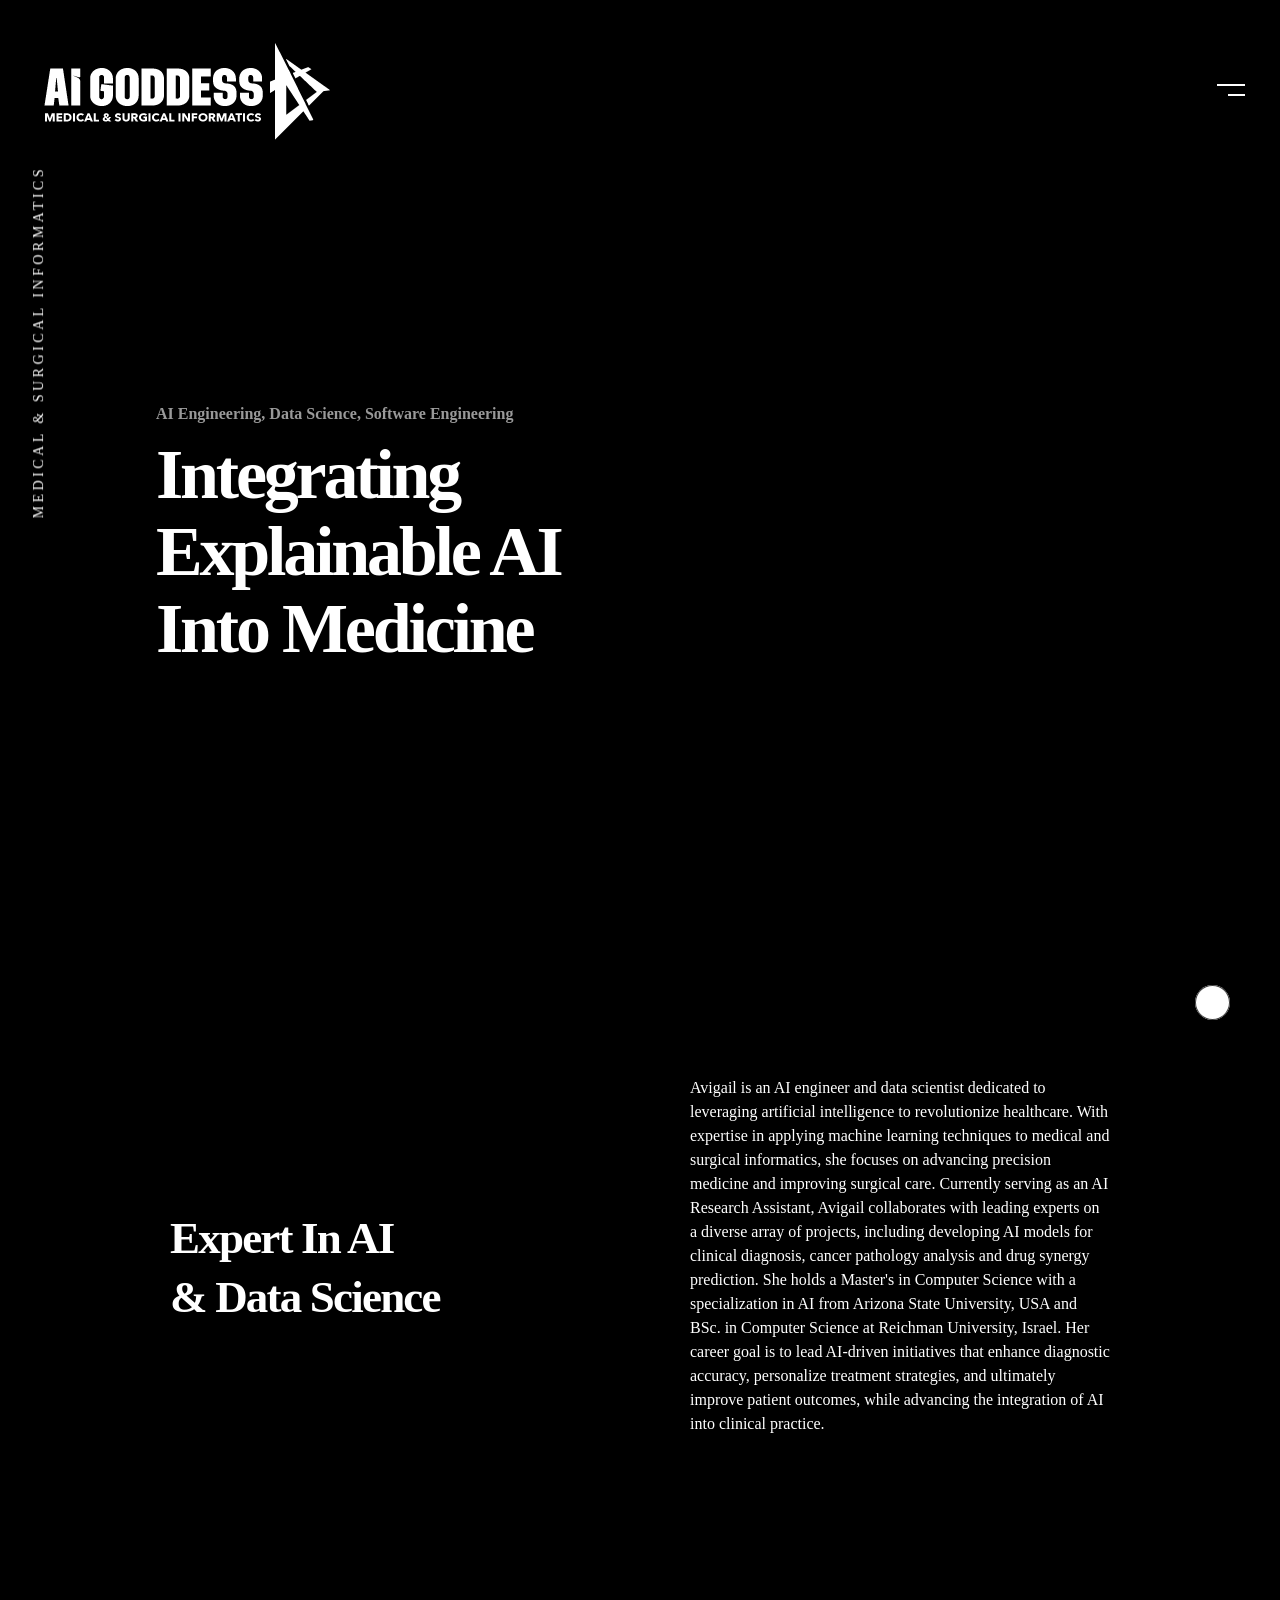
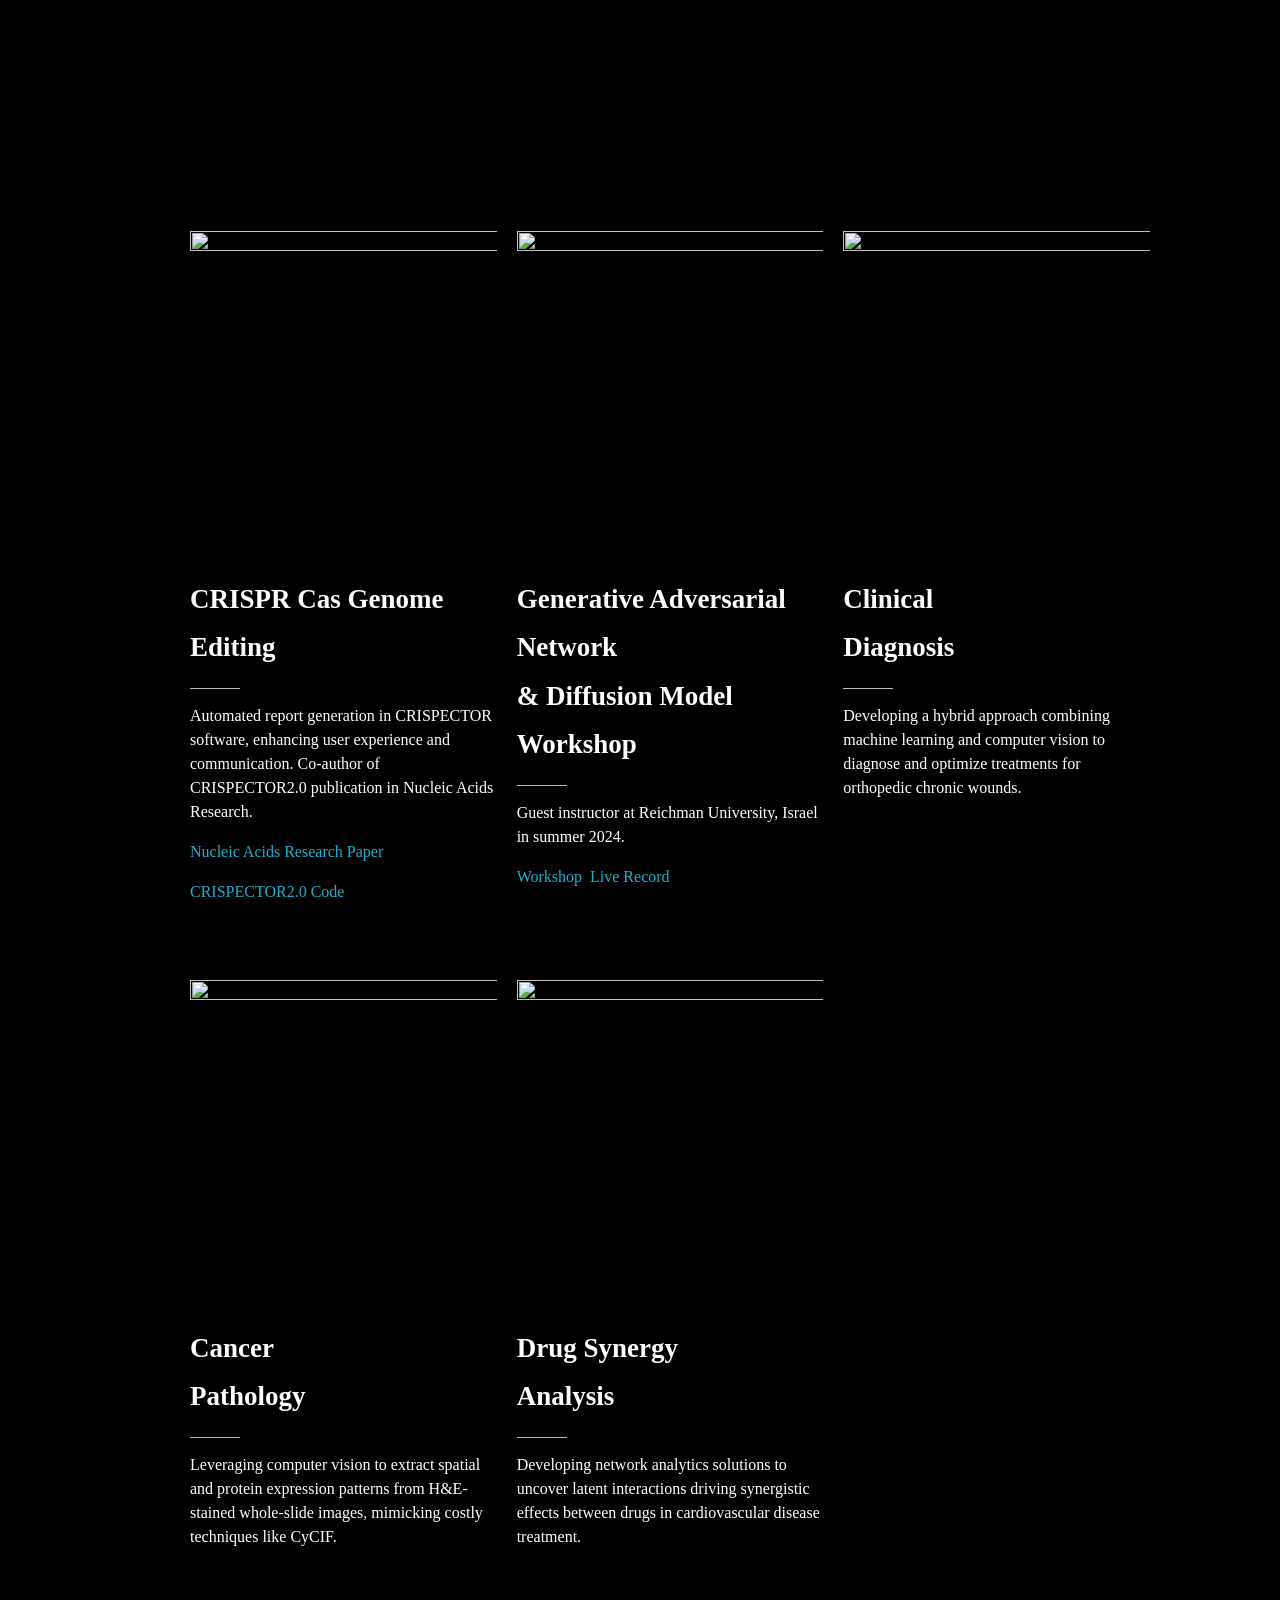
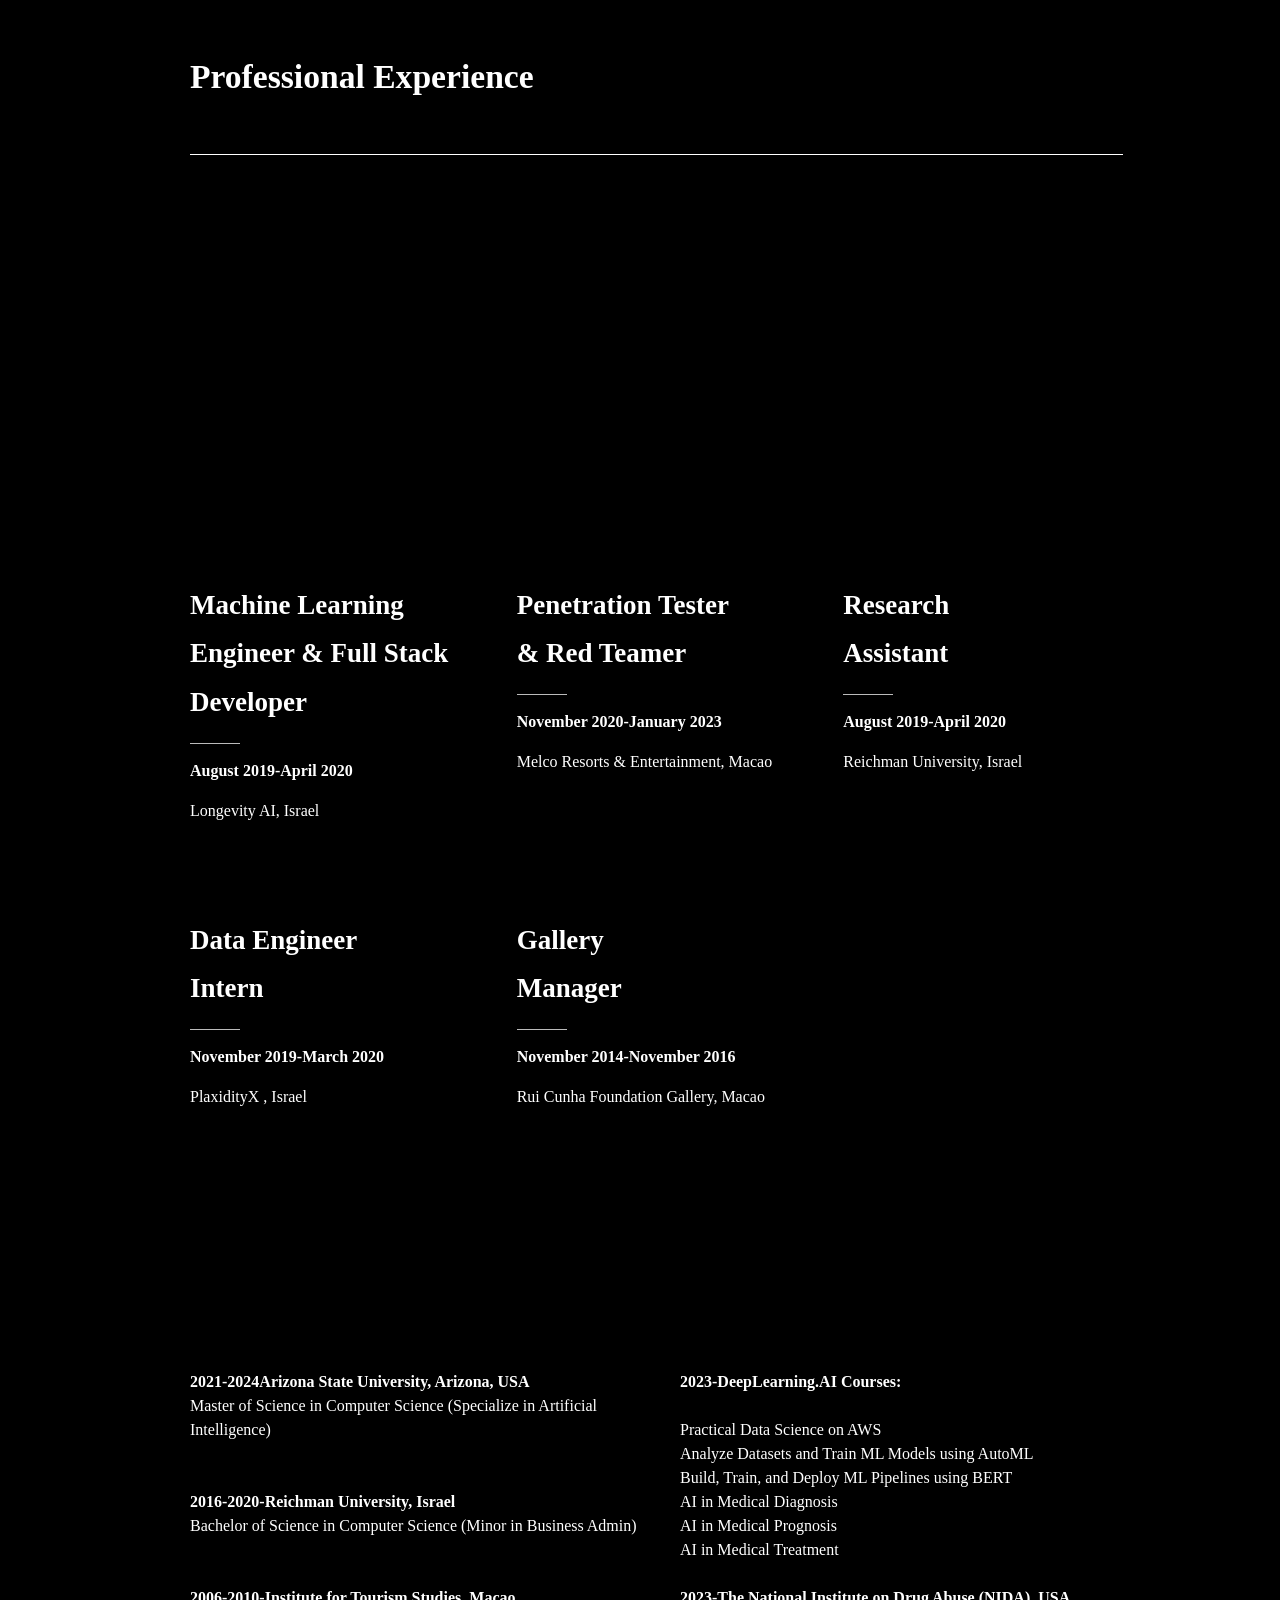
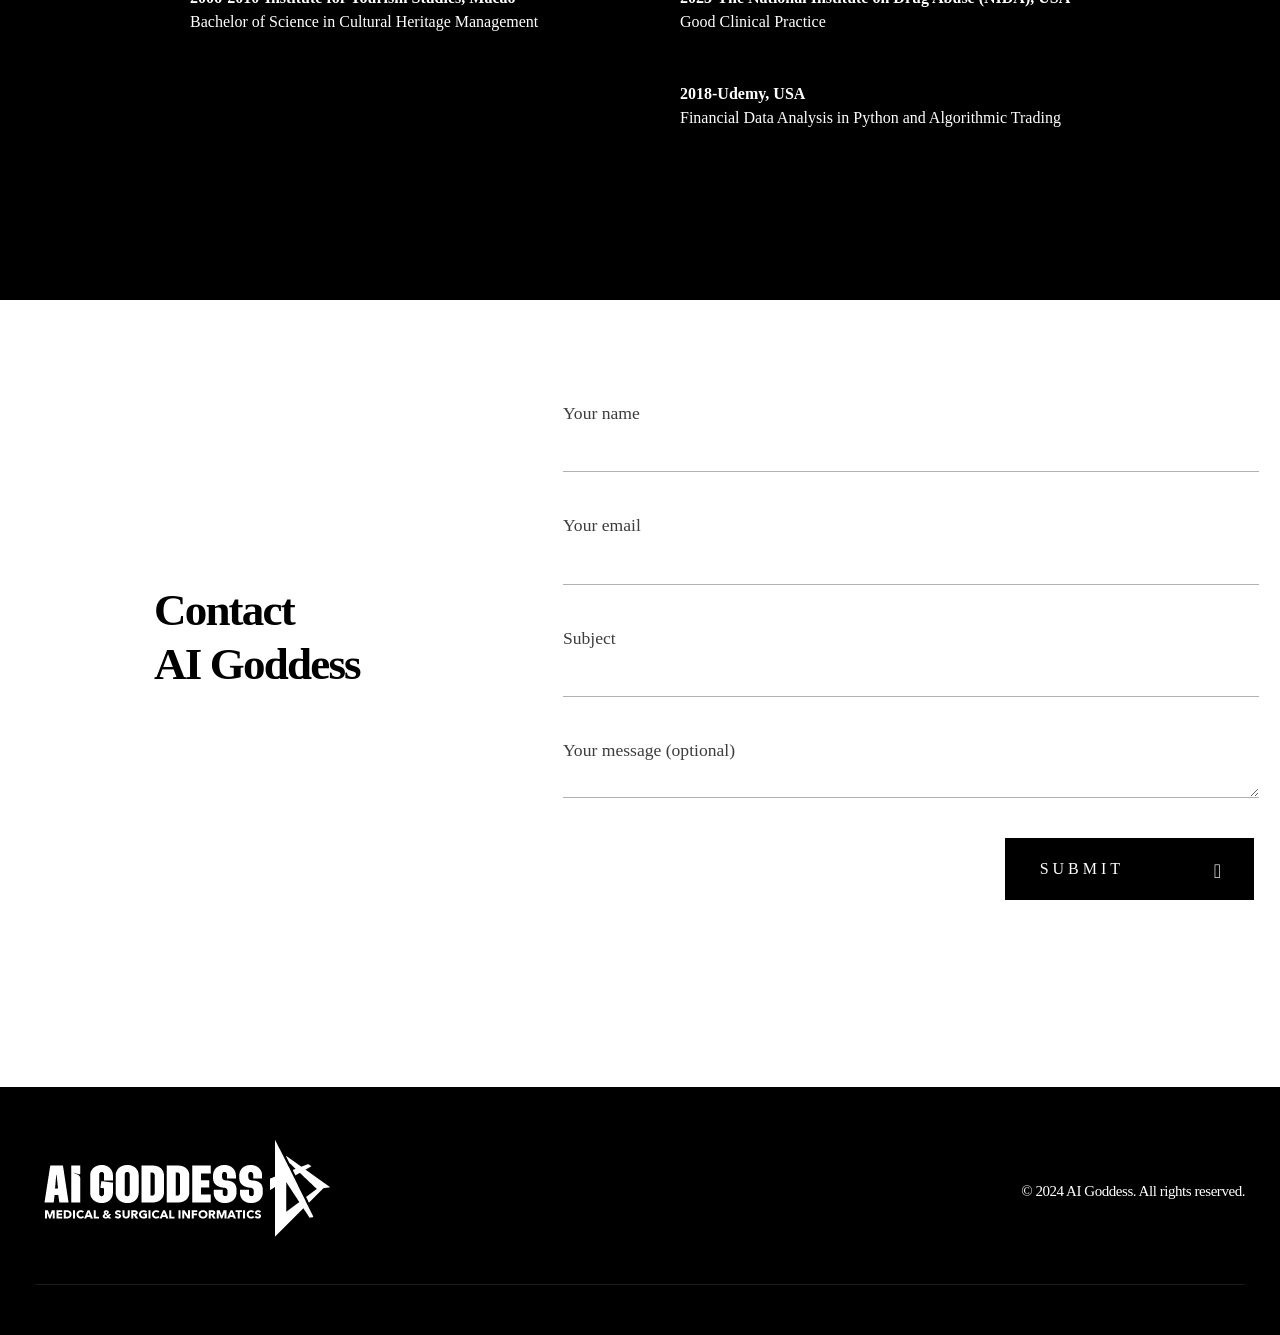
==== commit b5d3928f: "Initial commit" ====
--- a/index.html
+++ b/index.html
@@ -639,7 +639,7 @@
 				<div class="elementor-element elementor-element-d055859 aux-appear-watch-animation aux-fade-in-up-1 elementor-widget elementor-widget-aux_modern_heading" data-id="d055859" data-element_type="widget" data-widget_type="aux_modern_heading.default">
 				<div class="elementor-widget-container">
 			<section class="aux-widget-modern-heading">
-            <div class="aux-widget-inner"><h2 class="aux-modern-heading-primary"></h2><h3 class="aux-modern-heading-secondary"><span class="aux-head-highlight">Generative Adversarial <br> Network Workshop</span></h3><div class="aux-modern-heading-divider"></div><div class="aux-modern-heading-description"><p>Guest instructor at Reichman University, Israel in summer 2024.</p><p><a href="https://www.youtube.com/watch?v=IUI8GhQIL-w" target="_blank" rel="noopener">Workshop &nbsp;Live Record</a></p></div></div>
+            <div class="aux-widget-inner"><h2 class="aux-modern-heading-primary"></h2><h3 class="aux-modern-heading-secondary"><span class="aux-head-highlight">Generative Adversarial Network <br> & Diffusion Model Workshop</span></h3><div class="aux-modern-heading-divider"></div><div class="aux-modern-heading-description"><p>Guest instructor at Reichman University, Israel in summer 2024.</p><p><a href="https://www.youtube.com/watch?v=IUI8GhQIL-w" target="_blank" rel="noopener">Workshop &nbsp;Live Record</a></p></div></div>
         </section>		</div>
 				</div>
 					</div>
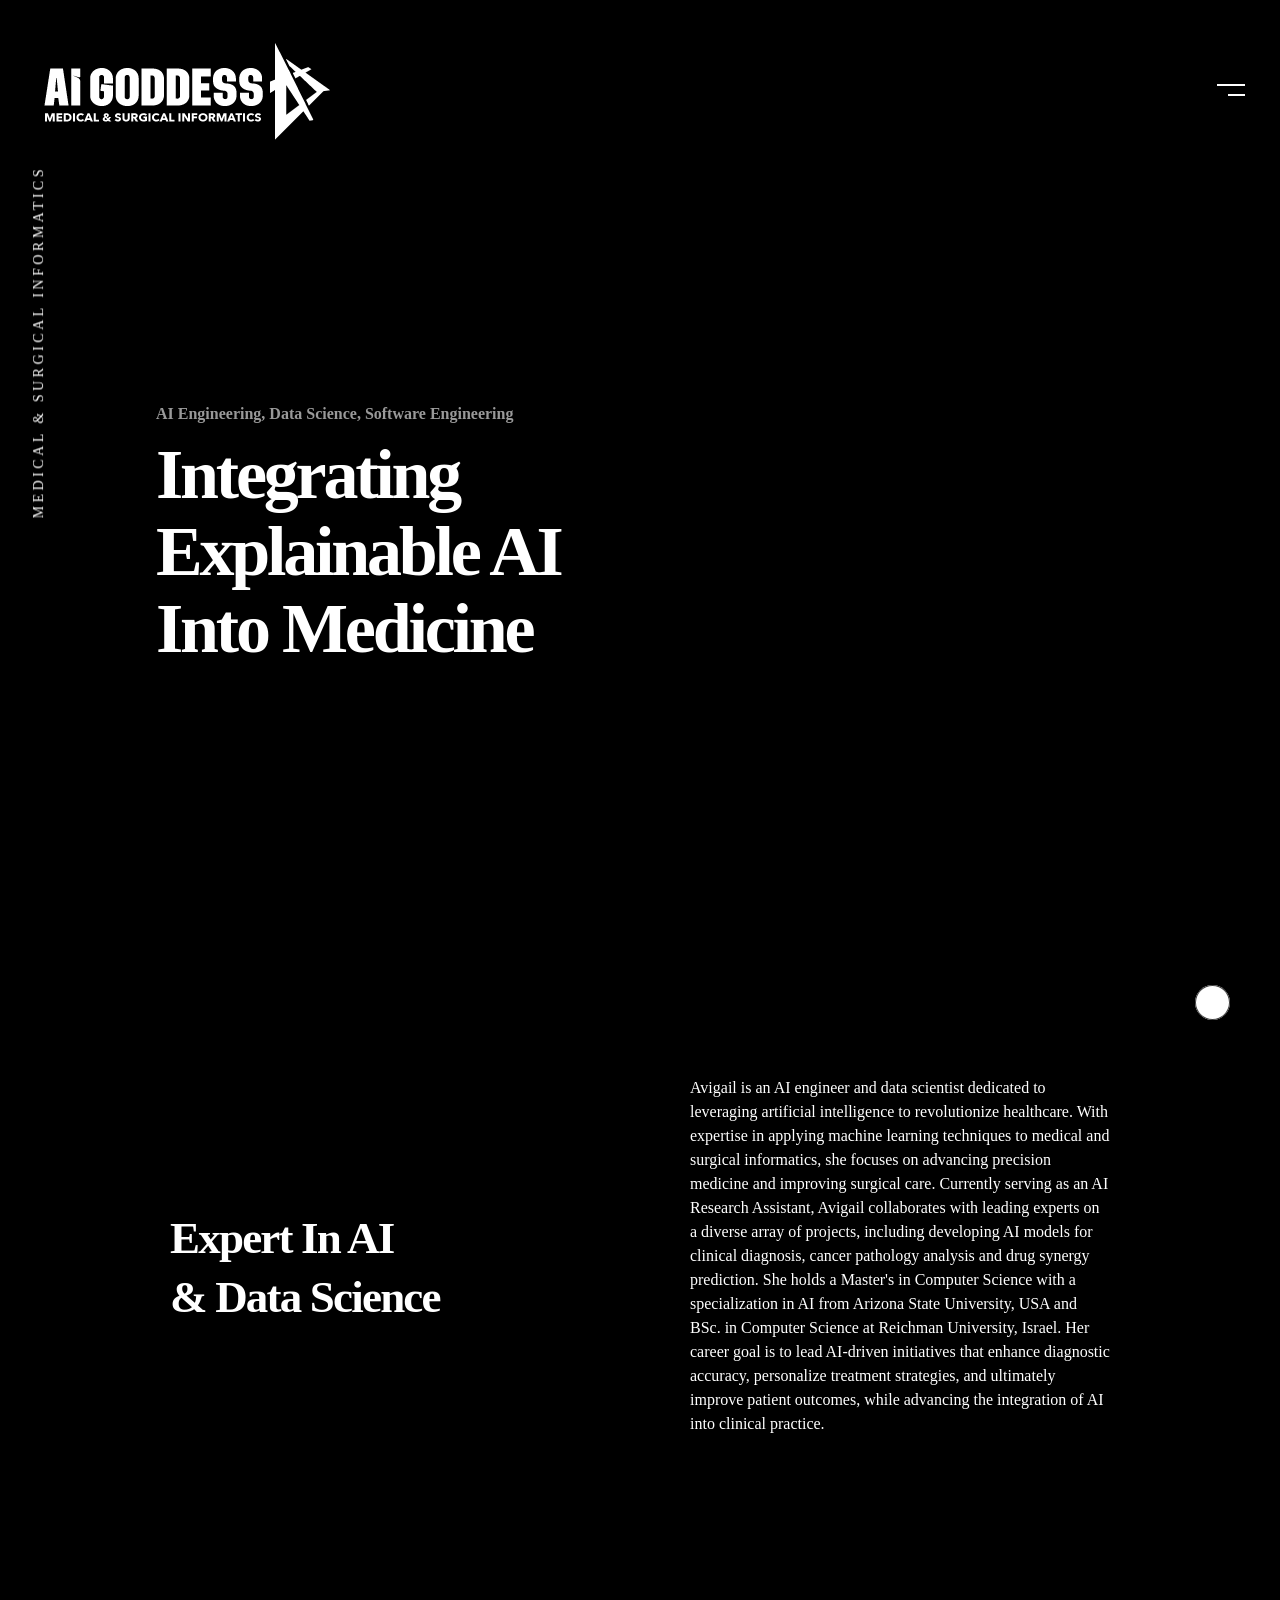
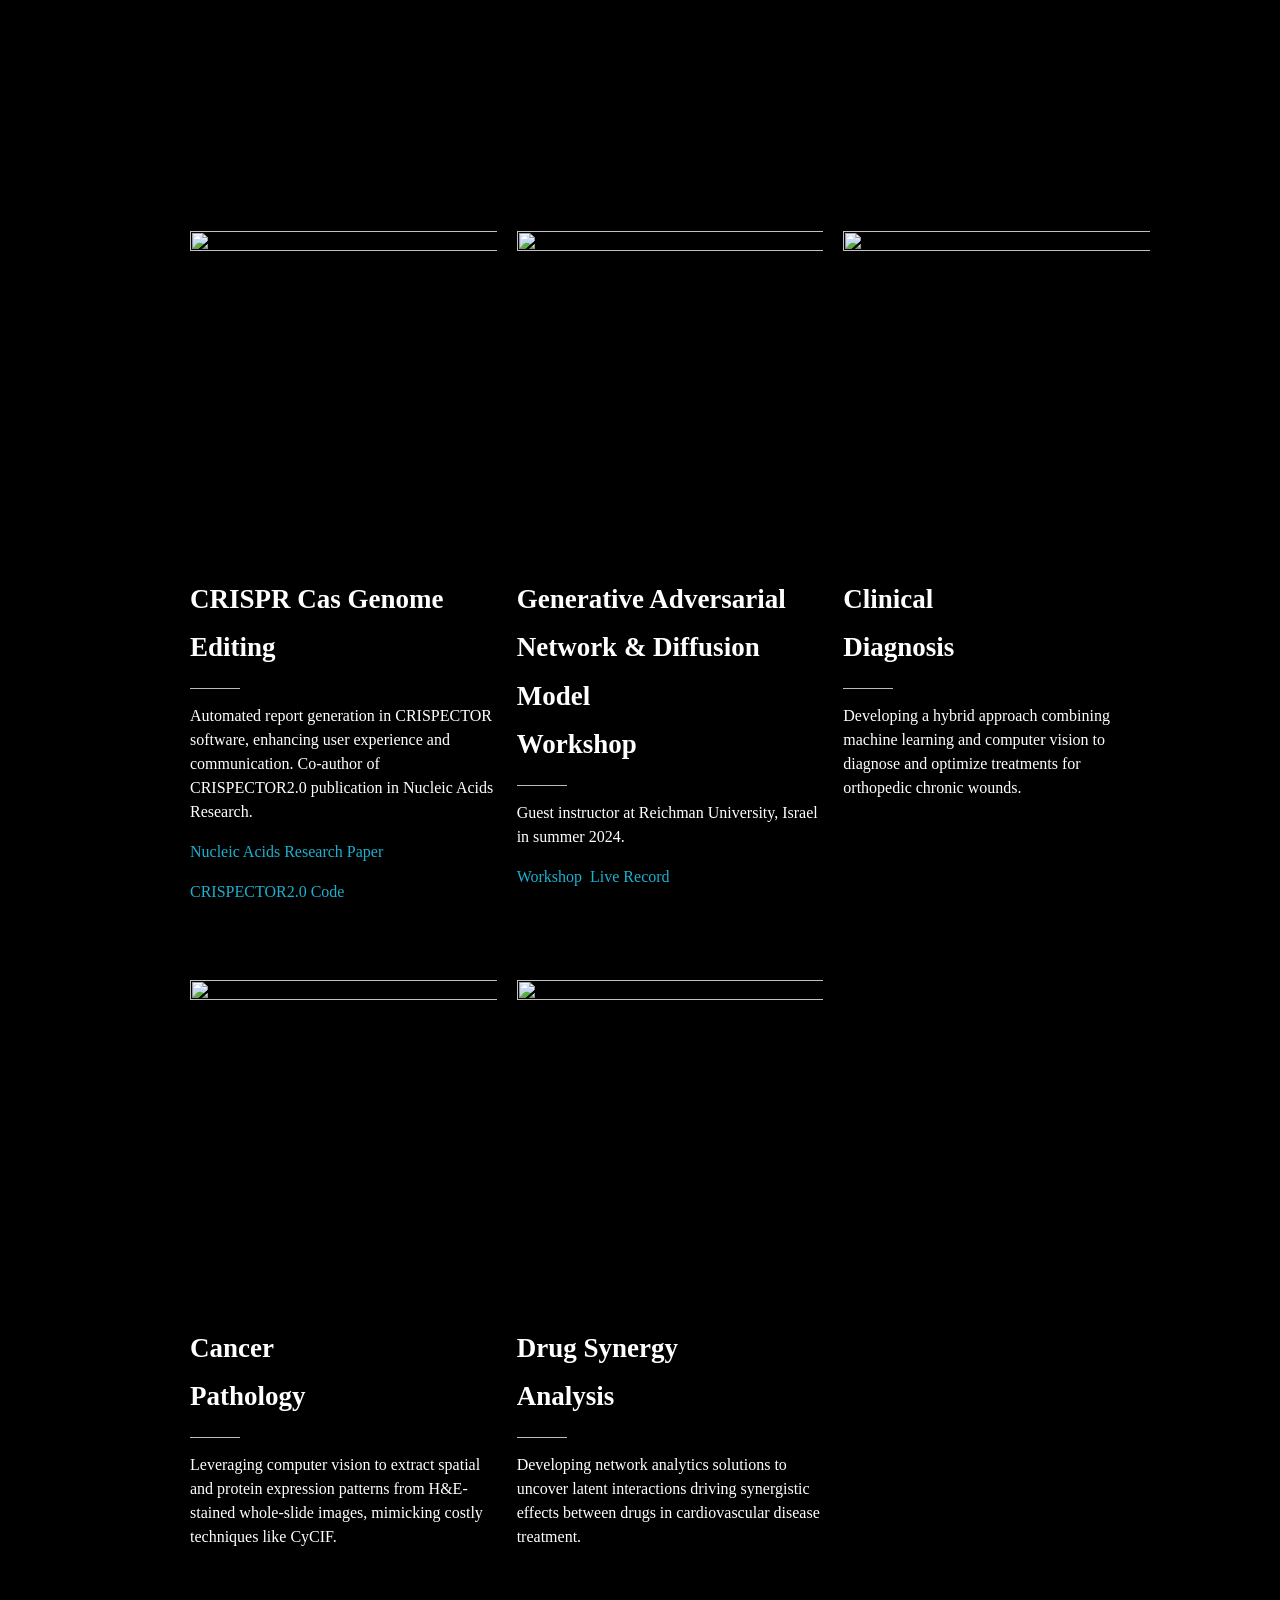
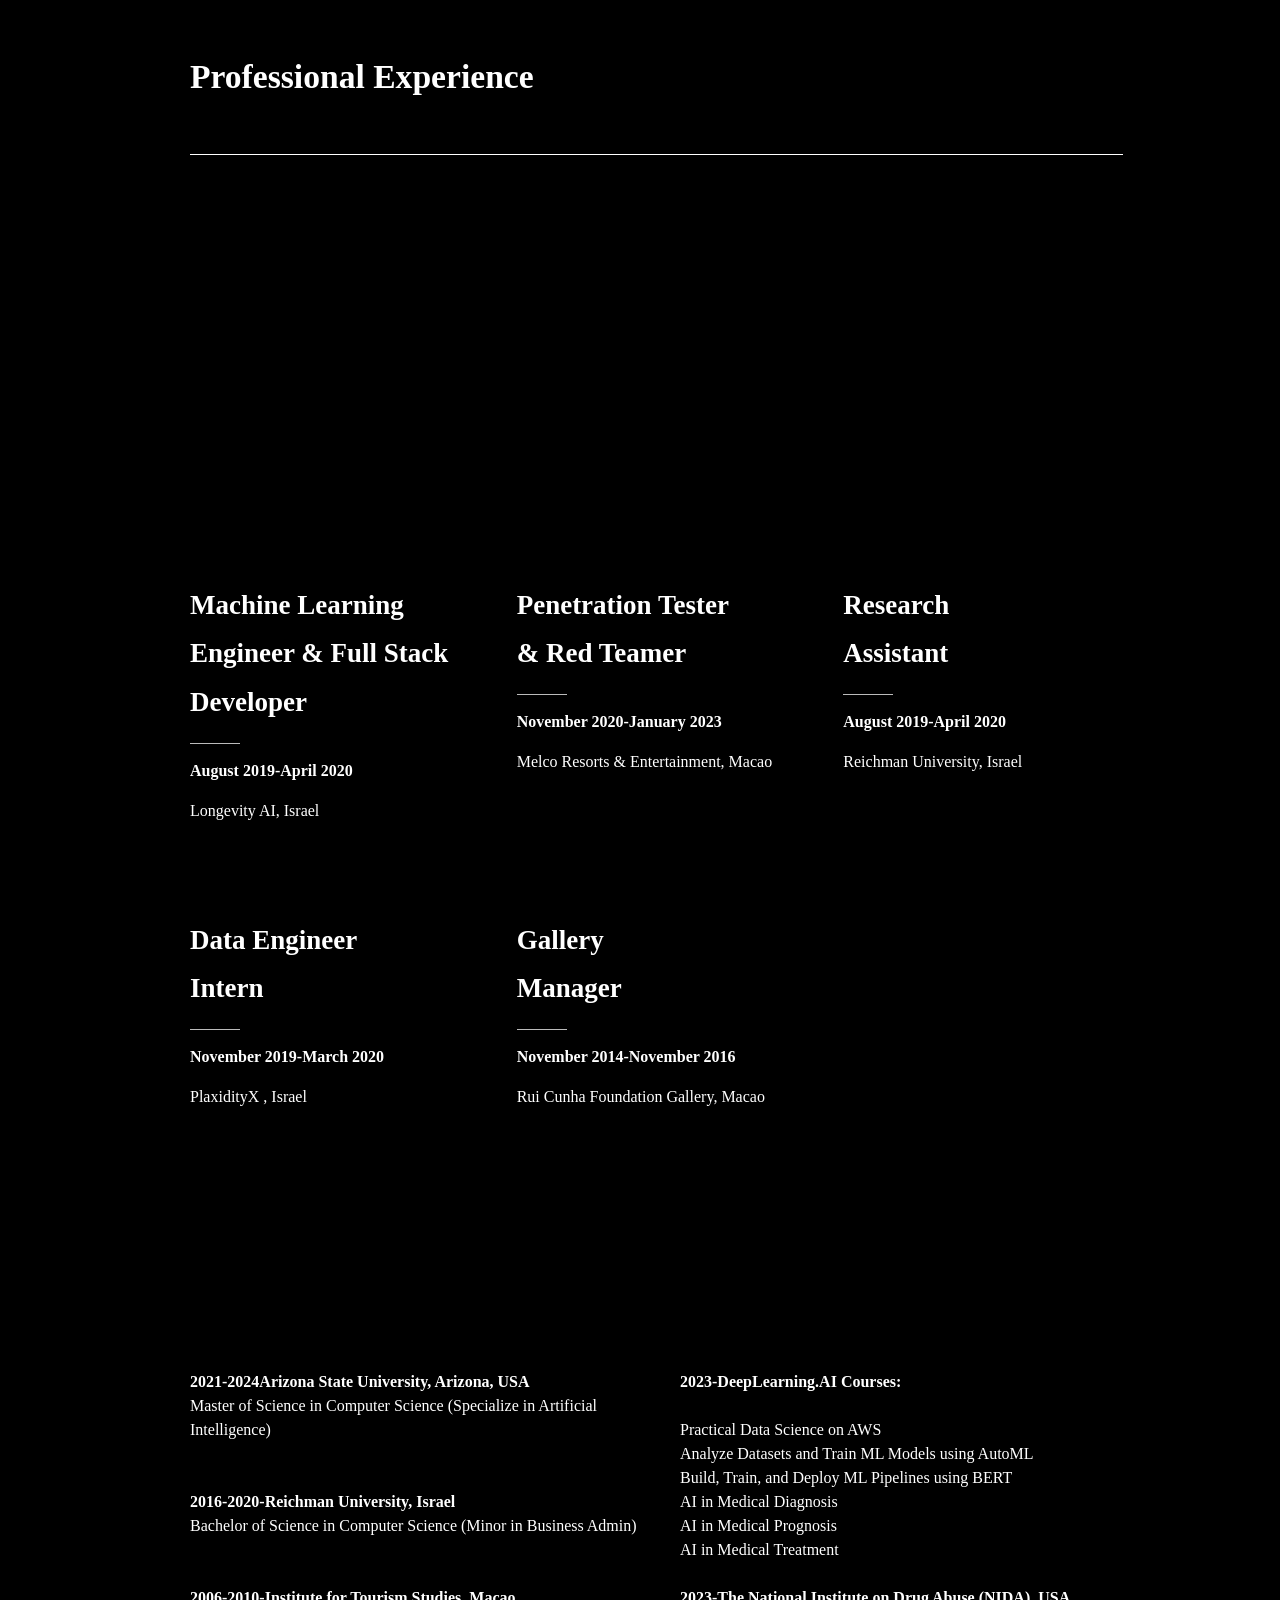
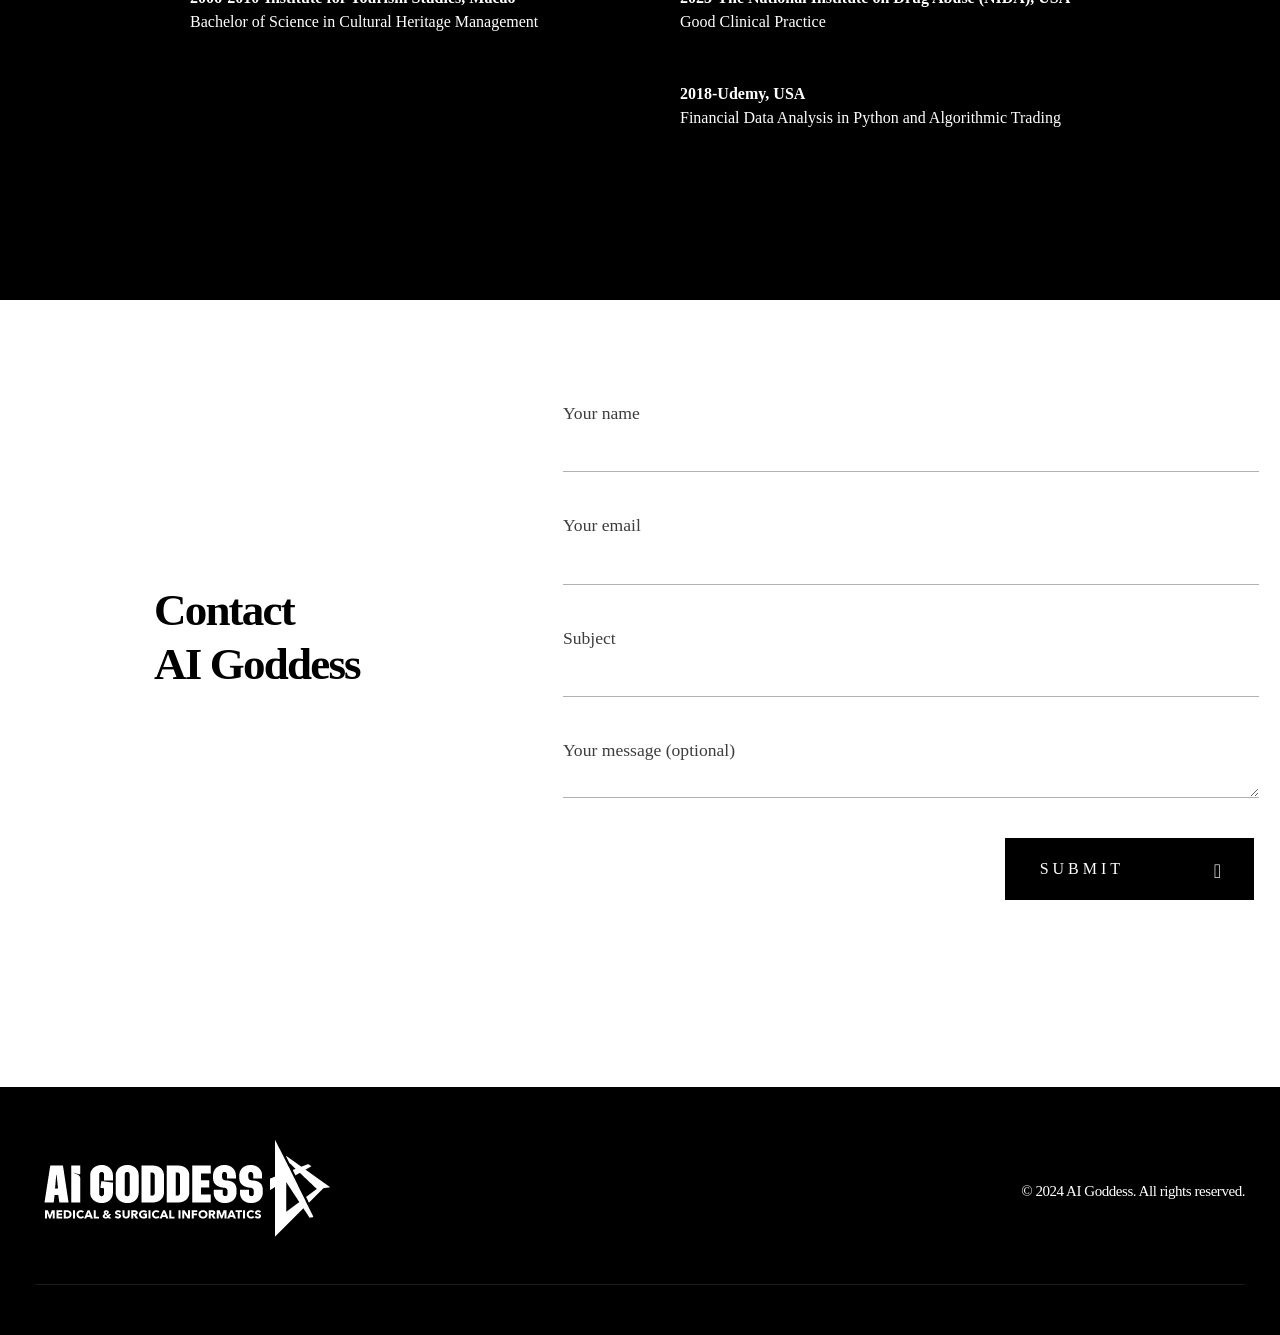
==== commit d819dd0b: "Initial commit" ====
--- a/index.html
+++ b/index.html
@@ -639,7 +639,7 @@
 				<div class="elementor-element elementor-element-d055859 aux-appear-watch-animation aux-fade-in-up-1 elementor-widget elementor-widget-aux_modern_heading" data-id="d055859" data-element_type="widget" data-widget_type="aux_modern_heading.default">
 				<div class="elementor-widget-container">
 			<section class="aux-widget-modern-heading">
-            <div class="aux-widget-inner"><h2 class="aux-modern-heading-primary"></h2><h3 class="aux-modern-heading-secondary"><span class="aux-head-highlight">Generative Adversarial Network <br> & Diffusion Model Workshop</span></h3><div class="aux-modern-heading-divider"></div><div class="aux-modern-heading-description"><p>Guest instructor at Reichman University, Israel in summer 2024.</p><p><a href="https://www.youtube.com/watch?v=IUI8GhQIL-w" target="_blank" rel="noopener">Workshop &nbsp;Live Record</a></p></div></div>
+            <div class="aux-widget-inner"><h2 class="aux-modern-heading-primary"></h2><h3 class="aux-modern-heading-secondary"><span class="aux-head-highlight">Generative Adversarial <br> Network & Diffusion Model <br>Workshop</span></h3><div class="aux-modern-heading-divider"></div><div class="aux-modern-heading-description"><p>Guest instructor at Reichman University, Israel in summer 2024.</p><p><a href="https://www.youtube.com/watch?v=IUI8GhQIL-w" target="_blank" rel="noopener">Workshop &nbsp;Live Record</a></p></div></div>
         </section>		</div>
 				</div>
 					</div>
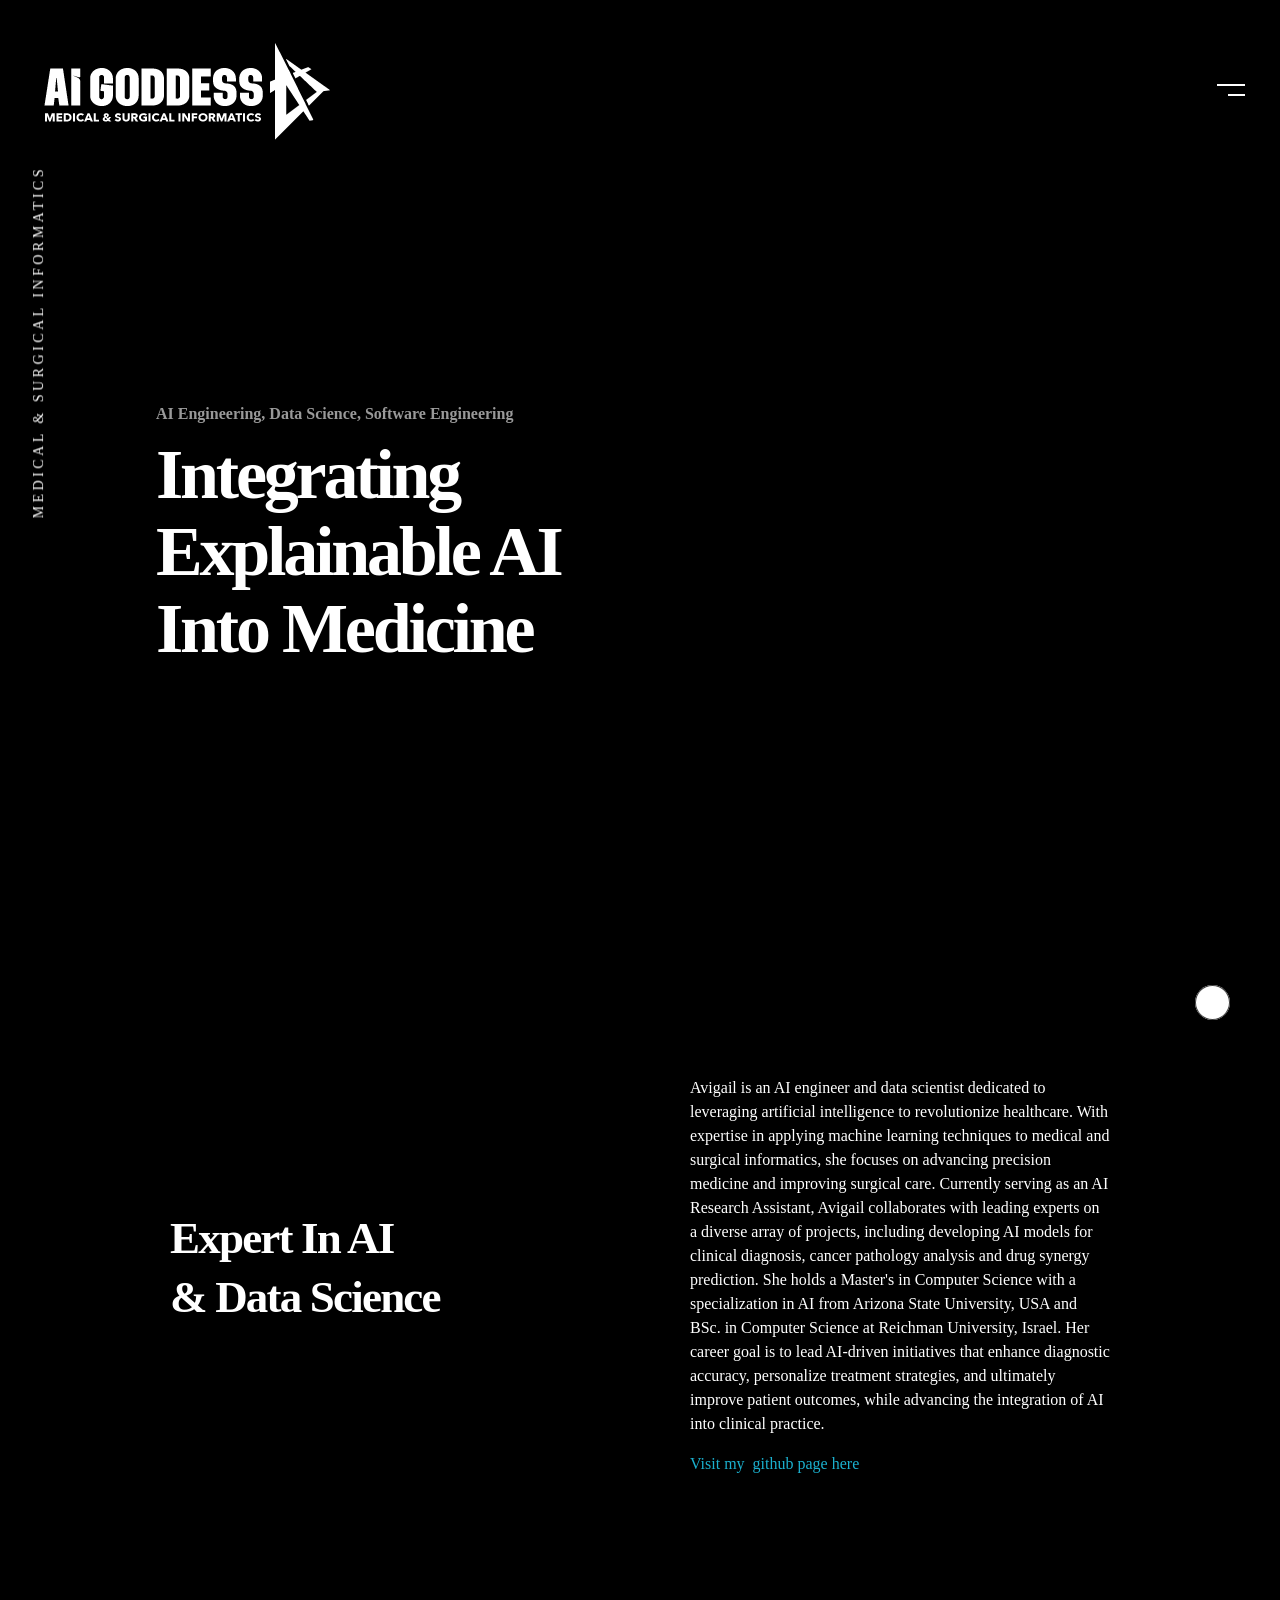
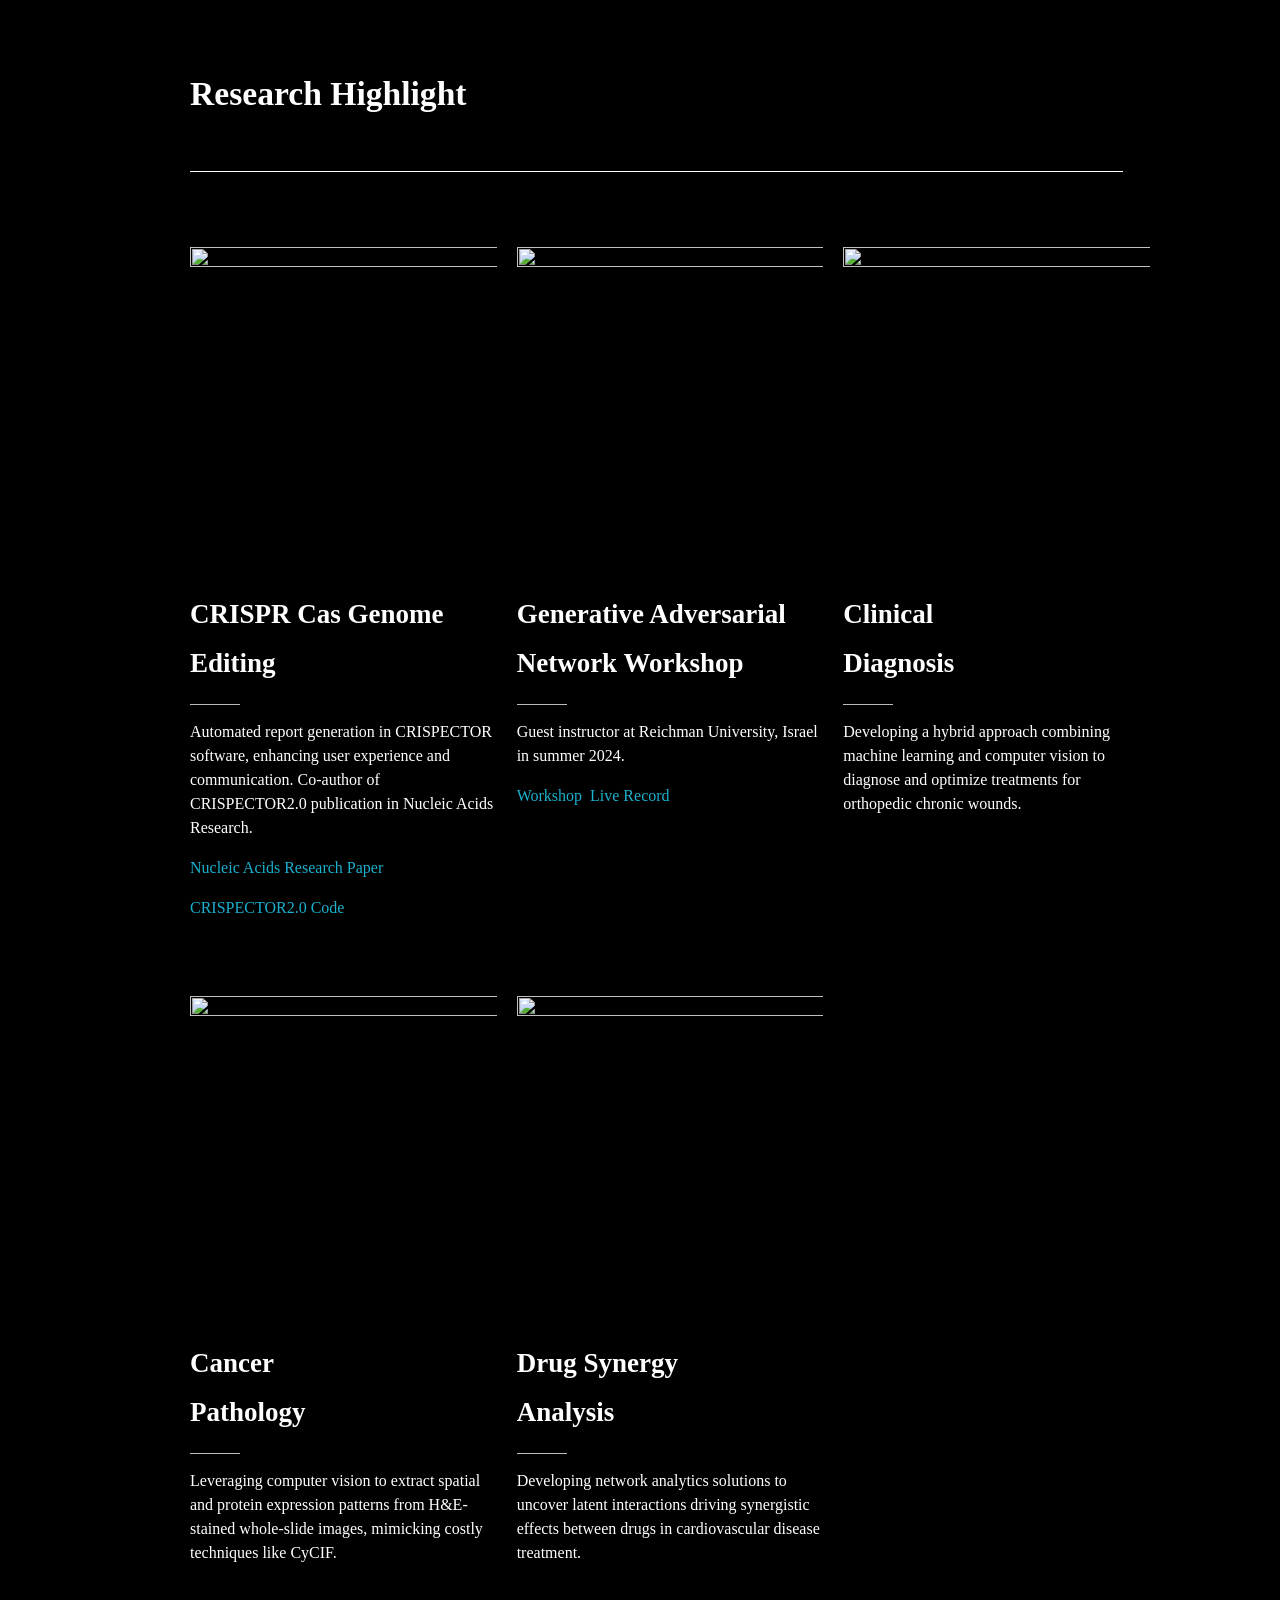
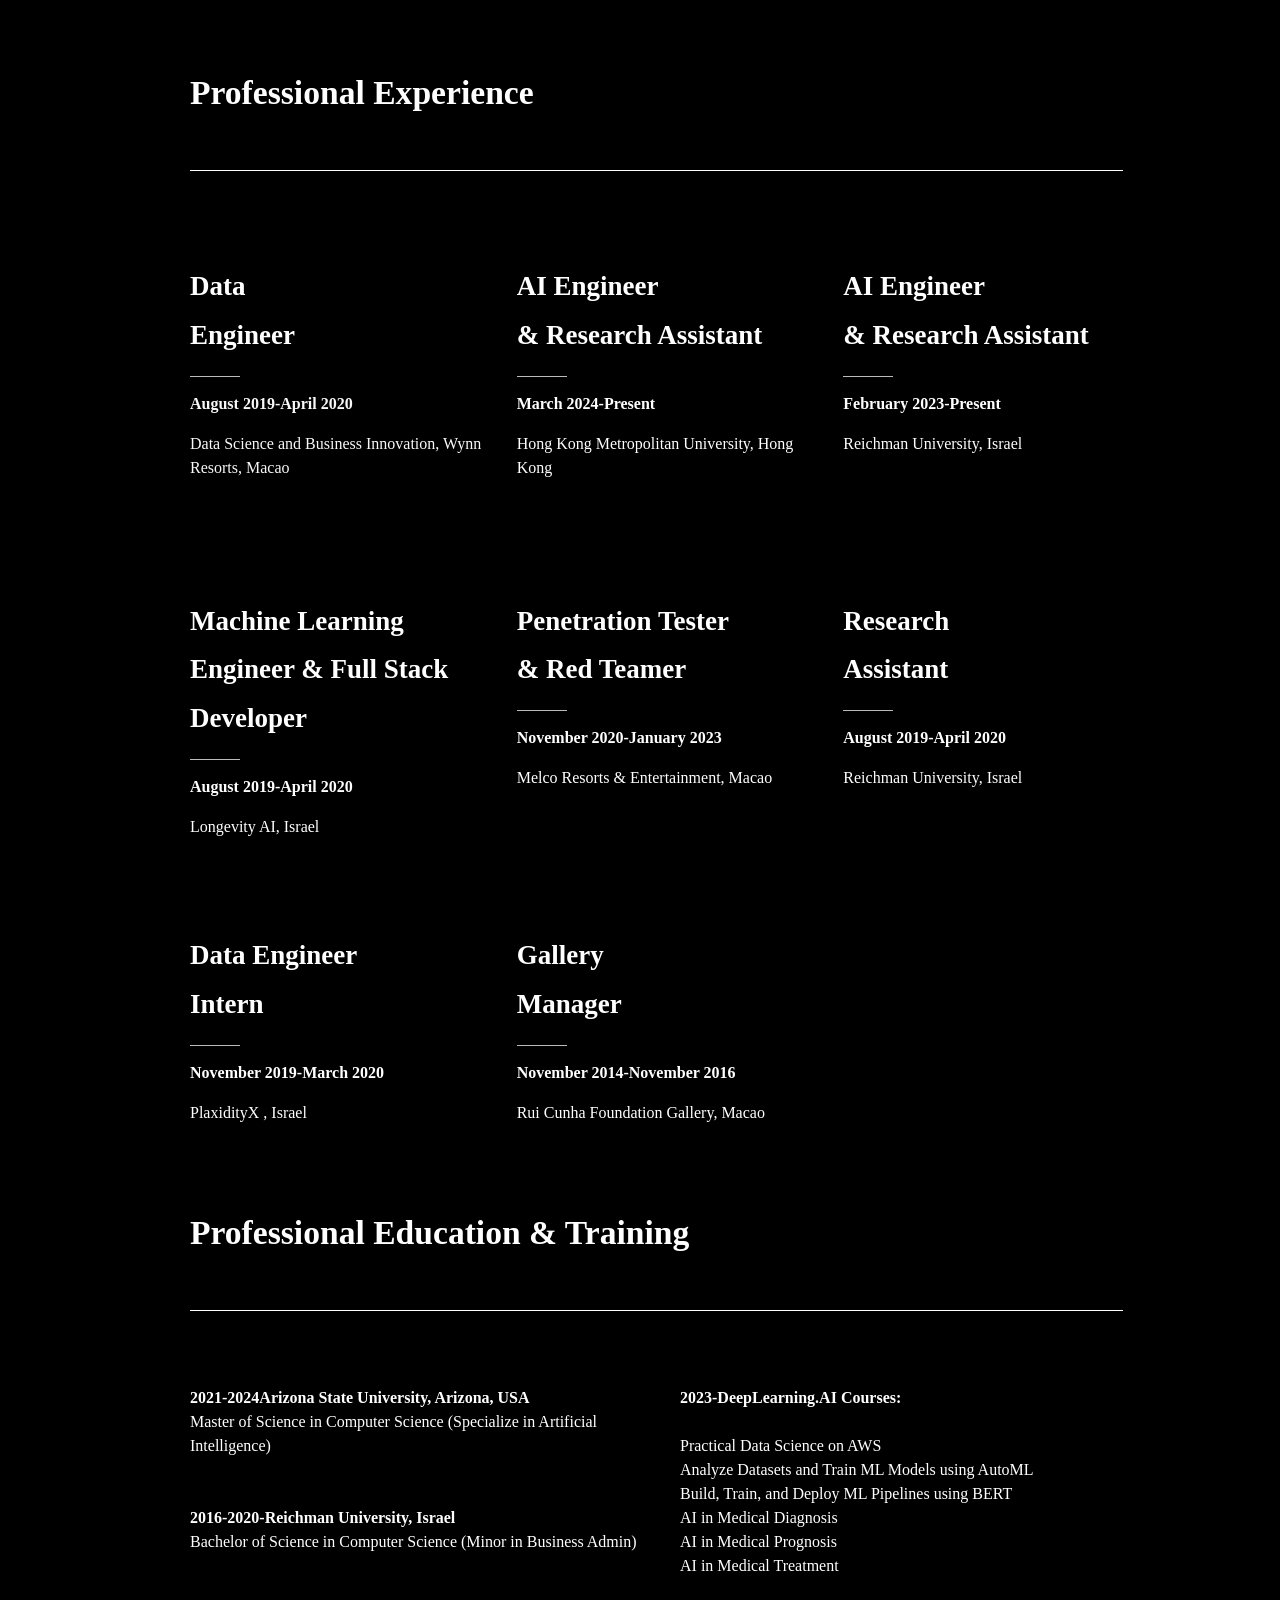
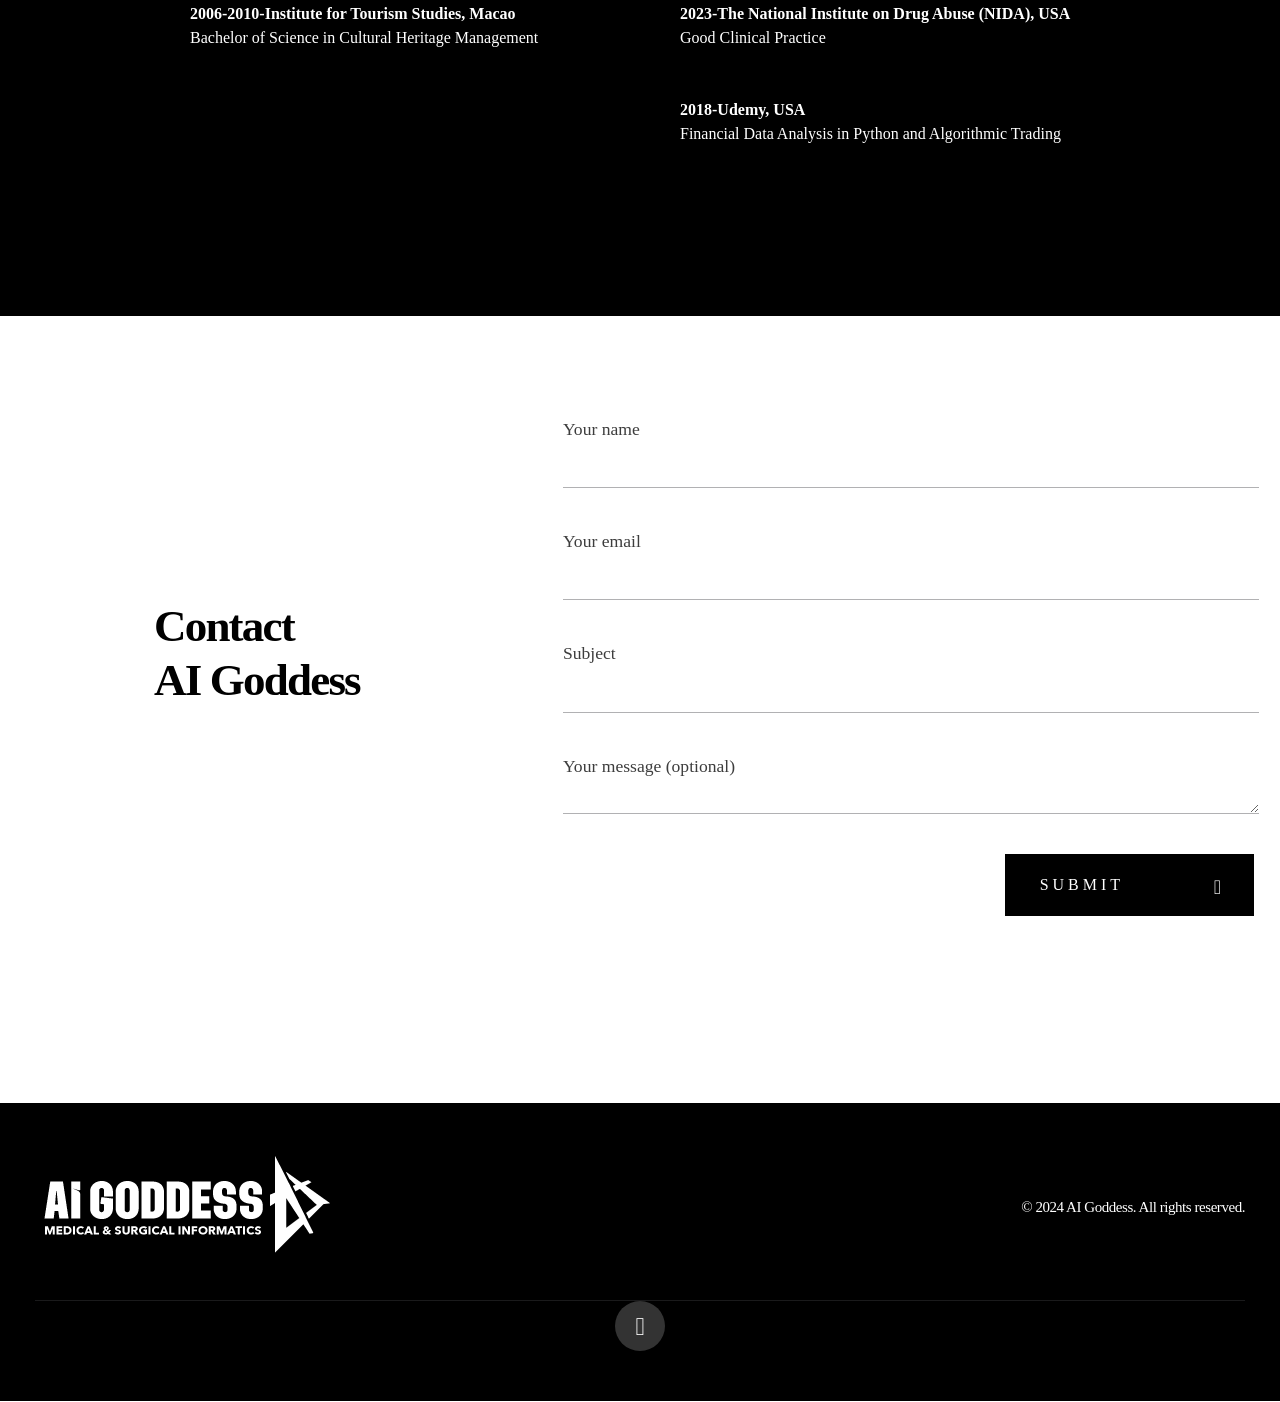
==== commit 165980d6: "Initial commit" ====
--- a/index.html
+++ b/index.html
@@ -10,7 +10,7 @@
 <meta name="robots" content="index, follow, max-image-preview:large, max-snippet:-1, max-video-preview:-1">
 	<style>img:is([sizes="auto" i], [sizes^="auto," i]) { contain-intrinsic-size: 3000px 1500px }</style>
 	
-	<!-- This site is optimized with the Yoast SEO plugin v23.9 - https://yoast.com/wordpress/plugins/seo/ -->
+	<!-- This site is optimized with the Yoast SEO plugin v24.0 - https://yoast.com/wordpress/plugins/seo/ -->
 	<title>Home - AI Goddess</title>
 	<link rel="canonical" href="https://zeta.kenyimdesigns.com/">
 	<meta property="og:locale" content="en_US">
@@ -19,13 +19,13 @@
 	<meta property="og:description" content="AI Engineering, Data Science, Software Engineering Integrating Explainable AI into Medicine Github Linkedin MEDICAL &amp; SURGICAL INFORMATICS Expert in AI &amp; Data Science Avigail is an AI engineer and data scientist dedicated to leveraging artificial intelligence to revolutionize healthcare. With expertise in applying machine learning techniques to medical and surgical informatics, she focuses on advancing […]">
 	<meta property="og:url" content="https://zeta.kenyimdesigns.com/">
 	<meta property="og:site_name" content="AI Goddess">
-	<meta property="article:modified_time" content="2024-11-24T09:24:42+00:00">
+	<meta property="article:modified_time" content="2024-12-07T13:54:56+00:00">
 	<meta property="og:image" content="https://zeta.kenyimdesigns.com/wp-content/uploads/2024/11/WhatsApp-Image-2024-11-23-at-20.20.53.jpeg">
 	<meta property="og:image:width" content="1430">
 	<meta property="og:image:height" content="944">
 	<meta property="og:image:type" content="image/jpeg">
 	<meta name="twitter:card" content="summary_large_image">
-	<script type="application/ld+json" class="yoast-schema-graph">{"@context":"https://schema.org","@graph":[{"@type":"WebPage","@id":"https://zeta.kenyimdesigns.com/","url":"https://zeta.kenyimdesigns.com/","name":"Home - AI Goddess","isPartOf":{"@id":"https://zeta.kenyimdesigns.com/#website"},"about":{"@id":"https://zeta.kenyimdesigns.com/#organization"},"primaryImageOfPage":{"@id":"https://zeta.kenyimdesigns.com/#primaryimage"},"image":{"@id":"https://zeta.kenyimdesigns.com/#primaryimage"},"thumbnailUrl":"https://zeta.kenyimdesigns.com/wp-content/uploads/2024/11/WhatsApp-Image-2024-11-23-at-20.20.53-768x768.jpeg","datePublished":"2020-10-01T06:39:32+00:00","dateModified":"2024-11-24T09:24:42+00:00","breadcrumb":{"@id":"https://zeta.kenyimdesigns.com/#breadcrumb"},"inLanguage":"en-US","potentialAction":[{"@type":"ReadAction","target":["https://zeta.kenyimdesigns.com/"]}]},{"@type":"ImageObject","inLanguage":"en-US","@id":"https://zeta.kenyimdesigns.com/#primaryimage","url":"https://zeta.kenyimdesigns.com/wp-content/uploads/2024/11/WhatsApp-Image-2024-11-23-at-20.20.53.jpeg","contentUrl":"https://zeta.kenyimdesigns.com/wp-content/uploads/2024/11/WhatsApp-Image-2024-11-23-at-20.20.53.jpeg","width":1430,"height":944},{"@type":"BreadcrumbList","@id":"https://zeta.kenyimdesigns.com/#breadcrumb","itemListElement":[{"@type":"ListItem","position":1,"name":"Home"}]},{"@type":"WebSite","@id":"https://zeta.kenyimdesigns.com/#website","url":"https://zeta.kenyimdesigns.com/","name":"AI Goddess","description":"Welcome to the Temple AI Goddess-Data Scientist, AI Engineer, and Software Developer","publisher":{"@id":"https://zeta.kenyimdesigns.com/#organization"},"potentialAction":[{"@type":"SearchAction","target":{"@type":"EntryPoint","urlTemplate":"https://zeta.kenyimdesigns.com/?s={search_term_string}"},"query-input":{"@type":"PropertyValueSpecification","valueRequired":true,"valueName":"search_term_string"}}],"inLanguage":"en-US"},{"@type":"Organization","@id":"https://zeta.kenyimdesigns.com/#organization","name":"AI Goddess","url":"https://zeta.kenyimdesigns.com/","logo":{"@type":"ImageObject","inLanguage":"en-US","@id":"https://zeta.kenyimdesigns.com/#/schema/logo/image/","url":"https://zeta.kenyimdesigns.com/wp-content/uploads/2020/09/Avigail-AI-Logo.png","contentUrl":"https://zeta.kenyimdesigns.com/wp-content/uploads/2020/09/Avigail-AI-Logo.png","width":298,"height":100,"caption":"AI Goddess"},"image":{"@id":"https://zeta.kenyimdesigns.com/#/schema/logo/image/"}}]}</script>
+	<script type="application/ld+json" class="yoast-schema-graph">{"@context":"https://schema.org","@graph":[{"@type":"WebPage","@id":"https://zeta.kenyimdesigns.com/","url":"https://zeta.kenyimdesigns.com/","name":"Home - AI Goddess","isPartOf":{"@id":"https://zeta.kenyimdesigns.com/#website"},"about":{"@id":"https://zeta.kenyimdesigns.com/#organization"},"primaryImageOfPage":{"@id":"https://zeta.kenyimdesigns.com/#primaryimage"},"image":{"@id":"https://zeta.kenyimdesigns.com/#primaryimage"},"thumbnailUrl":"https://zeta.kenyimdesigns.com/wp-content/uploads/2024/11/WhatsApp-Image-2024-11-23-at-20.20.53-768x768.jpeg","datePublished":"2020-10-01T06:39:32+00:00","dateModified":"2024-12-07T13:54:56+00:00","breadcrumb":{"@id":"https://zeta.kenyimdesigns.com/#breadcrumb"},"inLanguage":"en-US","potentialAction":[{"@type":"ReadAction","target":["https://zeta.kenyimdesigns.com/"]}]},{"@type":"ImageObject","inLanguage":"en-US","@id":"https://zeta.kenyimdesigns.com/#primaryimage","url":"https://zeta.kenyimdesigns.com/wp-content/uploads/2024/11/WhatsApp-Image-2024-11-23-at-20.20.53.jpeg","contentUrl":"https://zeta.kenyimdesigns.com/wp-content/uploads/2024/11/WhatsApp-Image-2024-11-23-at-20.20.53.jpeg","width":1430,"height":944},{"@type":"BreadcrumbList","@id":"https://zeta.kenyimdesigns.com/#breadcrumb","itemListElement":[{"@type":"ListItem","position":1,"name":"Home"}]},{"@type":"WebSite","@id":"https://zeta.kenyimdesigns.com/#website","url":"https://zeta.kenyimdesigns.com/","name":"AI Goddess","description":"Welcome to the Temple AI Goddess-Data Scientist, AI Engineer, and Software Developer","publisher":{"@id":"https://zeta.kenyimdesigns.com/#organization"},"potentialAction":[{"@type":"SearchAction","target":{"@type":"EntryPoint","urlTemplate":"https://zeta.kenyimdesigns.com/?s={search_term_string}"},"query-input":{"@type":"PropertyValueSpecification","valueRequired":true,"valueName":"search_term_string"}}],"inLanguage":"en-US"},{"@type":"Organization","@id":"https://zeta.kenyimdesigns.com/#organization","name":"AI Goddess","url":"https://zeta.kenyimdesigns.com/","logo":{"@type":"ImageObject","inLanguage":"en-US","@id":"https://zeta.kenyimdesigns.com/#/schema/logo/image/","url":"https://zeta.kenyimdesigns.com/wp-content/uploads/2020/09/Avigail-AI-Logo.png","contentUrl":"https://zeta.kenyimdesigns.com/wp-content/uploads/2020/09/Avigail-AI-Logo.png","width":298,"height":100,"caption":"AI Goddess"},"image":{"@id":"https://zeta.kenyimdesigns.com/#/schema/logo/image/"}}]}</script>
 	<!-- / Yoast SEO plugin. -->
 
 
@@ -69,9 +69,6 @@
 
 /*# sourceMappingURL=style-index.css.map*/
 </style>
-<style id="nfd-wonder-blocks-utilities-inline-css">
-.nfd-relative{position:relative!important}.-nfd-bottom-1{bottom:-.25rem!important}.-nfd-top-0\\.5{top:-.125rem!important}.-nfd-top-1{top:-.25rem!important}.nfd-top-10{top:2.5rem!important}.nfd-col-start-1{grid-column-start:1!important}.nfd-col-start-2{grid-column-start:2!important}.nfd-col-start-3{grid-column-start:3!important}.nfd-col-start-4{grid-column-start:4!important}.nfd-col-start-5{grid-column-start:5!important}.nfd-col-start-6{grid-column-start:6!important}.nfd-col-start-7{grid-column-start:7!important}.nfd-col-end-10{grid-column-end:10!important}.nfd-col-end-11{grid-column-end:11!important}.nfd-col-end-12{grid-column-end:12!important}.nfd-col-end-13{grid-column-end:13!important}.nfd-col-end-7{grid-column-end:7!important}.nfd-col-end-8{grid-column-end:8!important}.nfd-col-end-9{grid-column-end:9!important}.nfd-row-start-1{grid-row-start:1!important}.-nfd-mx-2:not([style*=margin]){margin-left:-.5rem!important;margin-right:-.5rem!important}.nfd-my-0:not([style*=margin]){margin-bottom:0!important;margin-top:0!important}.nfd-mb-8:not([style*=margin]){margin-bottom:2rem!important}.nfd-mt-8:not([style*=margin]){margin-top:2rem!important}.nfd-mt-\\[-100px\\]:not([style*=margin]){margin-top:-100px!important}.nfd-grid{display:grid!important}.nfd-h-full{height:100%!important}.nfd-w-full{width:100%!important}.nfd-shrink-0{flex-shrink:0!important}.nfd-grow{flex-grow:1!important}.nfd-grid-cols-11{grid-template-columns:repeat(11,minmax(0,1fr))!important}.nfd-grid-cols-12{grid-template-columns:repeat(12,minmax(0,1fr))!important}.nfd-grid-cols-2{grid-template-columns:repeat(2,minmax(0,1fr))!important}.nfd-grid-rows-1{grid-template-rows:repeat(1,minmax(0,1fr))!important}.nfd-items-center{align-items:center!important}.nfd-gap-y-10{row-gap:2.5rem!important}.nfd-overflow-hidden{overflow:hidden!important}.nfd-border-b{border-bottom-width:1px!important}.nfd-p-0:not([style*=padding]){padding:0!important}.nfd-p-10:not([style*=padding]){padding:2.5rem!important}.nfd-p-2:not([style*=padding]){padding:.5rem!important}.nfd-p-4:not([style*=padding]){padding:1rem!important}.nfd-p-8:not([style*=padding]){padding:2rem!important}.nfd-px-0:not([style*=padding]){padding-left:0!important;padding-right:0!important}.nfd-px-4:not([style*=padding]){padding-left:1rem!important;padding-right:1rem!important}.nfd-px-8:not([style*=padding]){padding-left:2rem!important;padding-right:2rem!important}.nfd-py-0:not([style*=padding]){padding-bottom:0!important;padding-top:0!important}.nfd-py-4:not([style*=padding]){padding-bottom:1rem!important;padding-top:1rem!important}.nfd-py-5:not([style*=padding]){padding-bottom:1.25rem!important;padding-top:1.25rem!important}.nfd-pt-0:not([style*=padding]){padding-top:0!important}.nfd-text-left{text-align:left!important}.nfd-wc-products{self-align:flex-start!important;flex-grow:0!important}.nfd-wc-products>ul{row-gap:calc(var(--wndb--gap--2xl)*var(--wndb--gap--scale-factor))!important}.nfd-wc-products .wc-block-grid__product-image{overflow:hidden!important}.nfd-wc-products .wc-block-grid__product-image img{transition:transform .6s ease-in-out!important}.nfd-wc-products .wc-block-grid__product-image img:hover{transform:scale(1.1)!important}.nfd-wc-products .wc-block-components-product-sale-badge{-webkit-backdrop-filter:blur(4px)!important;backdrop-filter:blur(4px)!important;background:hsla(0,0%,100%,.5)!important;border:1px solid hsla(0,0%,100%,.2)!important;border-radius:999px!important;font-size:.8125rem!important;font-weight:700!important;margin:6px!important;padding:4px 12px!important}.nfd-wc-products .wc-block-components-product-sale-badge>span{background:transparent!important}.nfd-wc-products .wc-block-components-product-price{color:inherit!important}.nfd-wc-search .wp-block-search__inside-wrapper{background-color:var(--wndb--color--borders)!important;border:2px solid var(--wndb--color--subtle)!important;border-radius:999px!important;max-width:100%!important;padding:0!important;width:25rem!important}.nfd-wc-search .wp-block-search__inside-wrapper input[type=search]{background:none!important;border:none!important;border-bottom-left-radius:999px!important;border-top-left-radius:999px!important;color:var(--wndb--color--text--contrast)!important;font-size:1.25rem!important;font-weight:500!important;min-height:3.75rem!important;padding-inline:24px!important}.nfd-wc-search .wp-block-search__inside-wrapper:has(button:focus),.nfd-wc-search .wp-block-search__inside-wrapper:has(input[type=search]:focus){outline:2px solid var(--wndb--color--text--contrast)!important;outline-offset:2px!important}.nfd-wc-search .wp-block-search__button{aspect-ratio:1/1!important;background:var(--wndb-gray-800)!important;border-radius:999px!important;height:100%!important;margin-left:0!important;margin-right:2px!important;margin-top:2px!important}.nfd-wc-search .wp-block-search__button:focus,.nfd-wc-search .wp-block-search__button:hover{background:var(--wndb-gray-900)!important;filter:none!important;outline:2px solid var(--wndb-gray-900)!important;outline-offset:2px!important}.nfd-wc-search .wp-block-search__inside-wrapper input[type=search]::-moz-placeholder{color:var(--wndb--color--text--faded)!important}.nfd-wc-search .wp-block-search__inside-wrapper input[type=search]::placeholder{color:var(--wndb--color--text--faded)!important}:root{--wndb-mask-color:rgba(0,0,0,.15);--wndb-mask-position:50% 50% at 50% 20%;--wndb-mask-opacity:0.35}[class*=nfd-bg-effect]{isolation:isolate!important;position:relative!important}.nfd-bg-effect-position-center{--wndb-mask-position:50% 50% at 50% 50%}[class*=nfd-bg-effect]:after{content:\"\"!important;inset:0!important;-webkit-mask-image:radial-gradient(ellipse var(--wndb-mask-position),#000 70%,rgba(0,0,0,.3) 100%)!important;mask-image:radial-gradient(ellipse var(--wndb-mask-position),#000 70%,rgba(0,0,0,.3) 100%)!important;opacity:var(--wndb-mask-opacity)!important;pointer-events:none!important;position:absolute!important;z-index:-1!important}.nfd-bg-effect-dots:after{--wndb-mask-opacity:1;background:radial-gradient(var(--wndb-mask-color) 1px,transparent 1px)!important;background-size:20px 20px!important}.nfd-bg-effect-grid:after{background-image:linear-gradient(to right,var(--wndb-mask-color) 1px,transparent 1px),linear-gradient(to bottom,var(--wndb-mask-color) 1px,transparent 1px)!important;background-size:50px 50px!important}.nfd-bg-effect-grid-perspective{perspective:1000px!important}.nfd-bg-effect-grid-perspective:after{--wndb-mask-opacity:0.6;background-size:100px 100px!important;transform:rotateX(-60deg) translateZ(0)!important;transform-origin:top!important;transform-style:preserve-3d!important}.nfd-bg-effect-grid-2:after,.nfd-bg-effect-grid-perspective:after{background-image:linear-gradient(to right,var(--wndb-mask-color) 1px,transparent 1px),linear-gradient(to bottom,var(--wndb-mask-color) 1px,transparent 1px)!important}.nfd-bg-effect-grid-2:after{background-size:14px 32px!important}.nfd-bg-effect-grid-3{overflow:hidden!important}.nfd-bg-effect-grid-3:after{background-image:linear-gradient(to right,var(--wndb-mask-color) 1px,transparent 1px),linear-gradient(to bottom,var(--wndb-mask-color) 1px,transparent 1px)!important;background-size:32px 80px!important;right:-40%!important;top:-20%!important;transform:scale(1.5) skew(-30deg,30deg)!important}.nfd-bg-effect-lines:after{--wndb-mask-opacity:0.4;background-image:linear-gradient(to right,var(--wndb-mask-color) 1px,transparent 1px)!important;background-size:48px!important}.nfd-bg-effect-lines-2{--wndb-mask-opacity:0.45;overflow:hidden!important;perspective:1000px!important}.nfd-bg-effect-lines-2:after{background-image:linear-gradient(to right,var(--wndb-mask-color) 1px,transparent 1px)!important;background-size:30px!important;right:-40%!important;top:-20%!important;transform:rotateX(-45deg) skew(-16deg) translateZ(0)!important;transform-origin:right!important;transform-style:preserve-3d!important}.nfd-mask-opacity-0:after{--wndb-mask-opacity:0.8}:where(:root){--wndb--max-w--prose:min(65ch,1100px)}.nfd-max-w-prose:not(.nfd-max-w-full),:where(.nfd-text-balance:not(.nfd-max-w-full)){max-width:var(--wndb--max-w--prose)!important}.nfd-max-w-prose:not(.nfd-max-w-full).has-text-align-center,:where(.nfd-text-balance:not(.nfd-max-w-full)).has-text-align-center{margin-inline:auto!important}.nfd-max-w-prose:not(.nfd-max-w-full).has-text-align-right,:where(.nfd-text-balance:not(.nfd-max-w-full)).has-text-align-right{margin-inline-start:auto!important}:where(.nfd-text-balance){text-wrap:balance!important}.nfd-text-balance>h1,.nfd-text-balance>h2,.nfd-text-balance>h3,.nfd-text-balance>h4,.nfd-text-balance>p{text-wrap:balance!important}.nfd-text-pretty,.nfd-text-pretty>h1,.nfd-text-pretty>h2,.nfd-text-pretty>h3,.nfd-text-pretty>h4,.nfd-text-pretty>p{text-wrap:pretty!important}.wp-block-image figcaption{font-weight:400!important;margin-inline:auto!important;max-width:64ch!important;padding-block-start:.5em!important;text-wrap:balance!important}.wp-block-quote>.nfd-text-pretty{font-weight:550;margin-block:.25em}:where(:root){--wndb--text-scale-factor:1;--wndb--text--xs:0.75rem;--wndb--text--sm:0.875rem;--wndb--text--base:1rem;--wndb--text--md:1.125rem;--wndb--text--lg:1.5rem;--wndb--text--xl:2.375rem;--wndb--text--huge:clamp(2.75rem,1.4688rem+2.5vw,3.5rem);--wndb--text-giga:clamp(3.25rem,2.546875rem+2.25vw,4.375rem)}.nfd-text-xs:not([class*=font-size]):not([style*=font-size]){font-size:calc(var(--wndb--text--xs)*var(--wndb--text-scale-factor))!important}.nfd-text-xs:not([style*=letter-spacing]){letter-spacing:.05em!important}.nfd-text-sm:not([class*=font-size]):not([style*=font-size]){font-size:calc(var(--wndb--text--sm)*var(--wndb--text-scale-factor))!important}.nfd-text-base:not([class*=font-size]):not([style*=font-size]){font-size:calc(var(--wndb--text--base)*var(--wndb--text-scale-factor))!important}.nfd-text-md:not([class*=font-size]):not([style*=font-size]){font-size:calc(var(--wndb--text--md)*var(--wndb--text-scale-factor))!important}.nfd-text-base:not([style*=line-height]),.nfd-text-md:not([style*=line-height]){line-height:1.6!important}.nfd-text-lg:not([class*=font-size]):not([style*=font-size]){font-size:calc(var(--wndb--text--lg)*var(--wndb--text-scale-factor))!important}.nfd-text-lg:not([style*=line-height]){line-height:1.4!important}.nfd-text-lg:not([style*=letter-spacing]){letter-spacing:0!important}.nfd-text-lg:not([style*=font-weight]){font-weight:500!important}.nfd-text-xl:not([class*=font-size]):not([style*=font-size]){font-size:var(--wndb--text--xl)!important}.nfd-text-xl:not([style*=line-height]){line-height:1.25!important}.nfd-text-xl:not([style*=letter-spacing]){letter-spacing:-.01em!important}.nfd-text-xl:not([style*=font-weight]){font-weight:500!important}:where(.nfd-text-huge:not([class*=font-size]):not([style*=font-size])){font-size:calc(var(--wndb--text--huge)*var(--wndb--text-scale-factor))!important;max-width:var(--wndb--max-w--prose)!important;text-wrap:balance!important}:where(.nfd-text-giga:not([class*=font-size]):not([style*=font-size])).has-text-align-center,:where(.nfd-text-huge:not([class*=font-size]):not([style*=font-size])).has-text-align-center{margin-inline:auto!important}:where(.nfd-text-giga:not([class*=font-size]):not([style*=font-size])).has-text-align-right,:where(.nfd-text-huge:not([class*=font-size]):not([style*=font-size])).has-text-align-right{margin-inline-start:auto!important}.nfd-text-huge:not([style*=line-height]){line-height:1.1!important}.nfd-text-huge:not([style*=letter-spacing]){letter-spacing:-.025em!important}.nfd-text-huge:not([style*=font-weight]){font-weight:500!important}:where(.nfd-text-giga:not([class*=font-size]):not([style*=font-size])){font-size:calc(var(--wndb--text-giga)*var(--wndb--text-scale-factor))!important;max-width:var(--wndb--max-w--prose)!important;text-wrap:balance!important}.nfd-text-giga:not([style*=line-height]){line-height:1.1!important}.nfd-text-giga:not([style*=letter-spacing]){letter-spacing:-.04em!important}.nfd-text-giga:not([style*=font-weight]){font-weight:500!important}:root{--nfd-wb-anim-transition-duration:1400ms;--nfd-wb-anim-transition-delay:50ms;--nfd-wb-anim-transition-easing-function:cubic-bezier(0.4,1,0.65,1);--nfd-wb-anim-transition:all var(--nfd-wb-anim-transition-duration) var(--nfd-wb-anim-transition-easing-function) var(--nfd-wb-anim-transition-delay)}@media (prefers-reduced-motion:reduce){.nfd-wb-animate{transition:none!important}.nfd-wb-twist-in,[class*=nfd-wb-]{clip-path:none!important;opacity:1!important;transform:none!important}}@media (max-width:782px){.nfd-wb-animate{transition:none!important}.nfd-wb-twist-in,[class*=nfd-wb-]{clip-path:none!important;opacity:1!important;transform:none!important}}.nfd-wb-animate[data-replay-animation]{transition:none!important}.block-editor-block-preview__content-iframe [class*=nfd-wb-]{clip-path:none!important;opacity:1!important;transform:none!important}[class*=nfd-wb-fade-in]{--nfd-wb-anim-transition:opacity var(--nfd-wb-anim-transition-duration) var(--nfd-wb-anim-transition-easing-function) var(--nfd-wb-anim-transition-delay),transform var(--nfd-wb-anim-transition-duration) var(--nfd-wb-anim-transition-easing-function) var(--nfd-wb-anim-transition-delay);transition:var(--nfd-wb-anim-transition)}.nfd-wb-fade-in-bottom{--nfd-wb-anim-transition-duration:1200ms;opacity:0;transform:translate3d(0,90px,0);transition:var(--nfd-wb-anim-transition)}.nfd-wb-fade-in-bottom-short{transform:translate3d(0,32px,0) scale3d(.96,.96,.96);transform-origin:center bottom}.nfd-wb-fade-in-bottom-short,.nfd-wb-fade-in-top-short{--nfd-wb-anim-transition-duration:600ms;opacity:0;transition:var(--nfd-wb-anim-transition)}.nfd-wb-fade-in-top-short{transform:translate3d(0,-32px,0) scale3d(.96,.96,.96);transform-origin:center top}.nfd-wb-fade-in-left-short{transform:translate3d(-32px,0,0) scale3d(.96,.96,.96);transform-origin:center left}.nfd-wb-fade-in-left-short,.nfd-wb-fade-in-right-short{--nfd-wb-anim-transition-duration:600ms;opacity:0;transition:var(--nfd-wb-anim-transition)}.nfd-wb-fade-in-right-short{transform:translate3d(32px,0,0) scale3d(.96,.96,.96);transform-origin:right center}.nfd-wb-animated-in:not([data-replay-animation])[class*=nfd-wb-fade-in]{opacity:1;transform:translateZ(0) scaleX(1)}.nfd-wb-zoom-in{--nfd-wb-anim-transition-duration:1200ms;--nfd-wb-anim-transition:opacity var(--nfd-wb-anim-transition-duration) var(--nfd-wb-anim-transition-easing-function) var(--nfd-wb-anim-transition-delay),transform var(--nfd-wb-anim-transition-duration) var(--nfd-wb-anim-transition-easing-function) var(--nfd-wb-anim-transition-delay);transform:scale3d(.4,.4,.4)}.nfd-wb-zoom-in,.nfd-wb-zoom-in-short{opacity:0;transition:var(--nfd-wb-anim-transition)}.nfd-wb-zoom-in-short{--nfd-wb-anim-transition-duration:600ms;--nfd-wb-anim-transition:opacity var(--nfd-wb-anim-transition-duration) var(--nfd-wb-anim-transition-easing-function) var(--nfd-wb-anim-transition-delay),transform var(--nfd-wb-anim-transition-duration) var(--nfd-wb-anim-transition-easing-function) var(--nfd-wb-anim-transition-delay);transform:scale3d(.92,.92,.92)}.nfd-wb-animated-in:not([data-replay-animation])[class*=nfd-wb-zoom-]{opacity:1!important;transform:scaleX(1)!important}div:has(>.nfd-wb-twist-in){perspective:1200px}.nfd-wb-twist-in{--nfd-wb-anim-transition-duration:1000ms;--nfd-wb-anim-transition:opacity var(--nfd-wb-anim-transition-duration) var(--nfd-wb-anim-transition-easing-function) var(--nfd-wb-anim-transition-delay),transform var(--nfd-wb-anim-transition-duration) var(--nfd-wb-anim-transition-easing-function) var(--nfd-wb-anim-transition-delay);opacity:0;transform:translateY(40px) scale(.8) rotateY(30deg) rotate(-12deg) translateZ(0);transition:var(--nfd-wb-anim-transition)}.nfd-wb-animated-in:not([data-replay-animation]).nfd-wb-twist-in{opacity:1!important;transform:translateY(0) scale(1) rotateY(0deg) rotate(0deg) translateZ(0)!important}.nfd-wb-reveal-right{--nfd-wb-anim-transition-duration:1500ms;--nfd-wb-anim-transition-easing-function:cubic-bezier(0.4,0,0,1);--nfd-wb-anim-transition:clip-path var(--nfd-wb-anim-transition-duration) var(--nfd-wb-anim-transition-easing-function) var(--nfd-wb-anim-transition-delay);clip-path:inset(0 100% 0 0);transition:var(--nfd-wb-anim-transition)}.nfd-wb-animated-in>.nfd-wb-reveal-right:not([data-replay-animation]){clip-path:inset(0 0 0 0)!important}.nfd-delay-50{--nfd-wb-anim-transition-delay:50ms}.nfd-delay-150{--nfd-wb-anim-transition-delay:150ms}.nfd-delay-300{--nfd-wb-anim-transition-delay:300ms}.nfd-delay-450{--nfd-wb-anim-transition-delay:450ms}.nfd-delay-600{--nfd-wb-anim-transition-delay:600ms}.nfd-delay-750{--nfd-wb-anim-transition-delay:750ms}.nfd-delay-900{--nfd-wb-anim-transition-delay:900ms}.nfd-delay-1050{--nfd-wb-anim-transition-delay:1050ms}.nfd-delay-1200{--nfd-wb-anim-transition-delay:1200ms}.nfd-delay-1350{--nfd-wb-anim-transition-delay:1350ms}.nfd-delay-1500{--nfd-wb-anim-transition-delay:1500ms}:where(:root){--wndb--container:1200px;--wndb--container--wide:1340px}body .is-layout-constrained:has(.nfd-container.is-layout-constrained)>.nfd-container.is-layout-constrained{max-width:unset!important;width:100%!important}.editor-styles-wrapper .nfd-container:is(.is-layout-constrained)>:where(:not(.alignleft):not(.alignright):not(.alignfull):not(.alignwide)),.editor-styles-wrapper .nfd-container>:where(.wp-block-cover-is-layout-constrained:not(.alignleft):not(.alignright):not(.alignfull):not(.alignwide)):not([style*=margin]),.nfd-container:is(.is-layout-constrained)>:where(:not(.alignleft):not(.alignright):not(.alignfull):not(.alignwide)),.nfd-container:is(.nfd-my-0)>div,.nfd-container>:where(.wp-block-cover-is-layout-constrained:not(.alignleft):not(.alignright):not(.alignfull):not(.alignwide)){max-width:var(--wndb--container);width:100%}.editor-styles-wrapper .nfd-container:is(.is-layout-constrained)>.alignwide,.nfd-container:is(.is-layout-constrained).alignwide>:where(:not(.alignleft):not(.alignright):not(.alignfull)):not([style*=margin]),.nfd-container:is(.is-layout-constrained)>.alignwide,.nfd-container:is(.nfd-my-0)>.alignwide{max-width:var(--wndb--container--wide);width:100%}.nfd-container:not(.alignfull){padding-inline:var(--wndb--p)!important}.nfd-container:is(.nfd-my-0)>div:not([style*=margin]){margin-inline:auto!important}[class*=nfd-divider-]{position:relative;z-index:13}[class*=nfd-divider-]~[class*=nfd-divider-]{z-index:12!important}[class*=nfd-divider-]~[class*=nfd-divider-]~[class*=nfd-divider-]{z-index:11!important}[class*=nfd-divider-]:before{background:inherit!important;bottom:calc(var(--wndb--divider-size)*-1)!important;content:\"\"!important;height:var(--wndb--divider-size)!important;left:0!important;pointer-events:none!important;position:absolute!important;width:100%!important;z-index:10!important}.nfd-divider-arrow{--wndb--divider-size:16px}.nfd-divider-arrow:before{bottom:calc(var(--wndb--divider-size)*-1)!important;height:calc(var(--wndb--divider-size)*2)!important;left:50%!important;transform:translateX(-50%) rotate(45deg)!important;width:calc(var(--wndb--divider-size)*2)!important}.nfd-divider-clouds{--wndb--divider-size:150px}.nfd-divider-clouds:after,.nfd-divider-clouds:before{background:inherit!important;background-image:url(\"data:image/svg+xml;charset=utf-8,%3Csvg xmlns=\'http://www.w3.org/2000/svg\' preserveAspectRatio=\'xMidYMax slice\' viewBox=\'0 0 283.5 27.8\'%3E%3Cpath fill=\'%23fff\' d=\'M0 0v6.7c1.9-.8 4.7-1.4 8.5-1 9.5 1.1 11.1 6 11.1 6s2.1-.7 4.3-.2c2.1.5 2.8 2.6 2.8 2.6s.2-.5 1.4-.7 1.7.2 1.7.2 0-2.1 1.9-2.8 3.6.7 3.6.7.7-2.9 3.1-4.1 4.7 0 4.7 0 1.2-.5 2.4 0 1.7 1.4 1.7 1.4h1.4c.7 0 1.2.7 1.2.7s.8-1.8 4-2.2c3.5-.4 5.3 2.4 6.2 4.4q.6-.6 1.8-.9c2.8-.7 4 .7 4 .7s1.7-5 11.1-6c9.5-1.1 12.3 3.9 12.3 3.9s1.2-4.8 5.7-5.7 6.8 1.8 6.8 1.8.6-.6 1.5-.9c.9-.2 1.9-.2 1.9-.2s5.2-6.4 12.6-3.3c7.3 3.1 4.7 9 4.7 9s1.9-.9 4 0 2.8 2.4 2.8 2.4 1.9-1.2 4.5-1.2 4.3 1.2 4.3 1.2.2-1 1.4-1.7 2.1-.7 2.1-.7-.5-3.1 2.1-5.5 5.7-1.4 5.7-1.4 1.5-2.3 4.2-1.1 1.7 5.2 1.7 5.2.3-.1 1.3.5c.5.4.8.8.9 1.1.5-1.4 2.4-5.8 8.4-4 7.1 2.1 3.5 8.9 3.5 8.9s.8-.4 2 0 1.1 1.1 1.1 1.1 1.1-1.1 2.3-1.1 2.1.5 2.1.5 1.9-3.6 6.2-1.2 1.9 6.4 1.9 6.4 2.6-2.4 7.4 0c3.4 1.7 3.9 4.9 3.9 4.9s3.3-6.9 10.4-7.9 11.5 2.6 11.5 2.6.8 0 1.2.2.9.9.9.9 4.4-3.1 8.3.2c1.9 1.7 1.5 5 1.5 5s.3-1.1 1.6-1.4 2.3.2 2.3.2-.1-1.2.5-1.9 1.9-.9 1.9-.9-4.7-9.3 4.4-13.4c5.6-2.5 9.2.9 9.2.9s5-6.2 15.9-6.2 16.1 8.1 16.1 8.1.7-.2 1.6-.4V0z\'/%3E%3C/svg%3E\")!important;background-repeat:repeat-x!important;background-size:cover!important;content:\"\"!important;height:var(--wndb--divider-size)!important;left:0!important;pointer-events:none!important;position:absolute!important;top:0!important;width:100%!important;z-index:10!important}.nfd-divider-clouds:after{bottom:0!important;top:auto!important;transform:rotate(180deg)!important}.nfd-divider-ellipse{--wndb--divider-size:50px}.nfd-divider-ellipse:before{clip-path:ellipse(50% var(--wndb--divider-size) at 50% 0)!important}.nfd-divider-rounded:not([style*=-radius]){--wndb--divider-size:50px}.nfd-divider-rounded:before:not([style*=-radius]){border-bottom-left-radius:var(--wndb--divider-size)!important;border-bottom-right-radius:var(--wndb--divider-size)!important}.nfd-divider-slant,.nfd-divider-slant-invert{--wndb--divider-size:80px}.nfd-divider-slant:before{bottom:calc(var(--wndb--divider-size)*-1+1px)!important;clip-path:polygon(0 0,100% 0,0 100%)!important}.nfd-divider-slant-invert:before{bottom:calc(var(--wndb--divider-size)*-1+1px)!important;clip-path:polygon(0 0,100% 0,100% 100%)!important}.nfd-divider-triangle{--wndb--divider-size:80px}.nfd-divider-triangle:before{bottom:calc(var(--wndb--divider-size)*-1+1px)!important;clip-path:polygon(0 0,100% 0,50% 100%)!important}.nfd-divider-zigzag{--wndb--divider-size:8px}.nfd-divider-zigzag:before{-webkit-mask:conic-gradient(from -45deg at bottom,#0000,#000 1deg 89deg,#0000 90deg) 50% /calc(var(--wndb--divider-size)*2) 100%!important;mask:conic-gradient(from -45deg at bottom,#0000,#000 1deg 89deg,#0000 90deg) 50% /calc(var(--wndb--divider-size)*2) 100%!important}:where(:root){--wndb--divider-size:0px}.nfd-grid-cols-1-2-1{grid-template-columns:1fr 2fr 1fr!important}:where(:root){--wndb--padding-factor:1;--wndb--p:2.375rem;--wndb--p--xs:0.75rem;--wndb--p--sm:1.5rem;--wndb--p--md:2rem;--wndb--p--lg:clamp(3.5rem,7vw,6.25rem);--wndb--p--square:2.5rem;--wndb--p--square-lg:4rem}.nfd-p-card-sm:not([style*=padding]){padding:calc(var(--wndb--p--xs)*var(--wndb--padding-factor)) calc(var(--wndb--p--sm)*var(--wndb--padding-factor))!important}.nfd-p-card-md:not([style*=padding]){padding:calc(var(--wndb--p--sm)*var(--wndb--padding-factor)) calc(var(--wndb--p--md)*var(--wndb--padding-factor))!important}.nfd-p-card-lg:not([style*=padding]){padding:calc(var(--wndb--p--md)*var(--wndb--padding-factor)) calc(var(--wndb--p--md)*var(--wndb--padding-factor))!important}@media screen and (min-width:782px){.nfd-p-card-lg:not([style*=padding]){padding:calc(var(--wndb--p--md)*var(--wndb--padding-factor)) calc(var(--wndb--p--md)*1.5*var(--wndb--padding-factor))!important}}.nfd-p-card-square-lg:not([style*=padding]),.nfd-p-card-square:not([style*=padding]){padding:calc(var(--wndb--p--square)*var(--wndb--padding-factor))!important}@media screen and (min-width:782px){.nfd-p-card-square-lg:not([style*=padding]){padding:calc(var(--wndb--p--square-lg)*var(--wndb--padding-factor))!important}}.nfd-p-xs:not([style*=padding]){padding:calc(var(--wndb--p--xs)*var(--wndb--padding-factor))!important}.nfd-py-xs:not([style*=padding]){padding-block:calc(var(--wndb--p--xs)*var(--wndb--padding-factor))!important}.nfd-pt-xs:not([style*=padding]){padding-block-start:calc(var(--wndb--p--xs)*var(--wndb--padding-factor))!important}.nfd-px-xs:not([style*=padding]){padding-inline:calc(var(--wndb--p--xs)*var(--wndb--padding-factor))!important}.nfd-p-sm:not([style*=padding]){padding:calc(var(--wndb--p--sm)*var(--wndb--padding-factor))!important}.nfd-px-sm:not([style*=padding]){padding-inline:calc(var(--wndb--p--sm)*var(--wndb--padding-factor))!important}.nfd-py-sm:not([style*=padding]){padding-block:calc(var(--wndb--p--sm)*var(--wndb--padding-factor))!important}.nfd-pt-sm:not([style*=padding]){padding-block-start:calc(var(--wndb--p--sm)*var(--wndb--padding-factor))!important}.nfd-pb-sm:not([style*=padding]){padding-block-end:calc(var(--wndb--p--sm)*var(--wndb--padding-factor))!important}.nfd-pl-sm:not([style*=padding]){padding-left:calc(var(--wndb--p--sm)*var(--wndb--padding-factor))!important}.nfd-p-md:not([style*=padding]){padding:calc(var(--wndb--p--md)*var(--wndb--padding-factor))!important}.nfd-px-md:not([style*=padding]){padding-inline:calc(var(--wndb--p--md)*var(--wndb--padding-factor))!important}.nfd-pb-md:not([style*=padding]),.nfd-pt-md:not([style*=padding]),.nfd-py-md:not([style*=padding]){padding-block:calc(var(--wndb--p--md)*var(--wndb--padding-factor))!important}.nfd-p-lg:not([style*=padding]){padding:calc(var(--wndb--p--lg)*var(--wndb--padding-factor)) calc(var(--wndb--p--md)*var(--wndb--padding-factor))!important}.nfd-py-lg:not([style*=padding]){padding-block:calc(var(--wndb--p--lg)*var(--wndb--padding-factor))!important}.nfd-pt-lg:not([style*=padding]){padding-block-start:calc(var(--wndb--p--lg)*var(--wndb--padding-factor))!important}.nfd-pb-lg:not([style*=padding]){padding-block-end:calc(var(--wndb--p--lg)*var(--wndb--padding-factor))!important}.nfd-pl-offset-md:not([style*=padding]){margin-left:calc(var(--wndb--p--md)*var(--wndb--padding-factor)*-1)!important;padding-left:calc(var(--wndb--p--md)*var(--wndb--padding-factor) - 3px)!important}.editor-styles-wrapper .nfd-overlap-x,.nfd-overlap-x{gap:0}.nfd-overlap-x>:not(:first-child){margin-inline-start:-1.275rem!important}@media (min-width:768px){.-nfd-translate-y-1\\/2{transform:translateY(-50%)!important}}.nfd-pseudo-play-icon{align-items:center!important;display:flex!important;justify-content:center!important;position:relative!important}.nfd-pseudo-play-icon>a{inset:0!important;position:absolute!important}:not(.is-root-container) .nfd-pseudo-play-icon>a{text-indent:-9999px!important}.nfd-pseudo-play-icon:before{-webkit-backdrop-filter:blur(3px)!important;backdrop-filter:blur(3px)!important;background:hsla(0,0%,100%,.1)!important;border-radius:100%!important;content:\"\"!important;height:3rem!important;left:50%!important;opacity:1!important;pointer-events:none!important;position:absolute!important;top:50%!important;transform:translate(-50%,-50%)!important;transition:all .2s ease!important;width:3rem!important}.nfd-pseudo-play-icon:has(a:hover):before{background:hsla(0,0%,100%,.3)!important;height:4rem!important;width:4rem!important}.nfd-pseudo-play-icon:after{border-style:solid!important;border-bottom:10px solid transparent!important;border-left:16px solid!important;border-right:0!important;border-top:10px solid transparent!important;content:\"\"!important;height:16px!important;height:0!important;left:50%!important;margin-left:2px!important;pointer-events:none!important;position:absolute!important;top:50%!important;transform:translate(-50%,-50%)!important;width:16px!important;width:0!important}:where(:root){--wndb--gap--scale-factor:1;--wndb--gap--xs:0.25rem;--wndb--gap--sm:0.5rem;--wndb--gap--md:1rem;--wndb--gap--lg:1.5rem;--wndb--gap--xl:2rem;--wndb--gap--2xl:2.5rem;--wndb--gap--3xl:3.5rem;--wndb--gap--4xl:6rem}.editor-styles-wrapper .nfd-gap-0,.nfd-gap-0{gap:0}.editor-styles-wrapper .nfd-gap-xs,.nfd-gap-xs{gap:calc(var(--wndb--gap--xs)*var(--wndb--gap--scale-factor))}.editor-styles-wrapper .nfd-gap-sm,.nfd-gap-sm{gap:calc(var(--wndb--gap--sm)*var(--wndb--gap--scale-factor))}.editor-styles-wrapper .nfd-gap-md,.nfd-gap-md{gap:calc(var(--wndb--gap--md)*var(--wndb--gap--scale-factor))}.editor-styles-wrapper .nfd-gap-lg,.nfd-gap-lg{gap:calc(var(--wndb--gap--lg)*var(--wndb--gap--scale-factor))}.editor-styles-wrapper .nfd-gap-xl,.nfd-gap-xl{gap:calc(var(--wndb--gap--xl)*var(--wndb--gap--scale-factor))}.editor-styles-wrapper .nfd-gap-2xl,.nfd-gap-2xl{gap:calc(var(--wndb--gap--2xl)*var(--wndb--gap--scale-factor))}.editor-styles-wrapper .nfd-gap-3xl,.nfd-gap-3xl{gap:calc(var(--wndb--gap--3xl)*var(--wndb--gap--scale-factor))}.editor-styles-wrapper .nfd-gap-4xl,.nfd-gap-4xl{gap:calc(var(--wndb--gap--4xl)*var(--wndb--gap--scale-factor))}.editor-styles-wrapper .nfd-gap-x-4xl,.nfd-gap-x-4xl{-moz-column-gap:calc(var(--wndb--gap--4xl)*var(--wndb--gap--scale-factor));column-gap:calc(var(--wndb--gap--4xl)*var(--wndb--gap--scale-factor))}.editor-styles-wrapper .nfd-gap-x-lg,.nfd-gap-x-lg{-moz-column-gap:calc(var(--wndb--gap--lg)*var(--wndb--gap--scale-factor));column-gap:calc(var(--wndb--gap--lg)*var(--wndb--gap--scale-factor))}.editor-styles-wrapper .nfd-gap-y-lg,.nfd-gap-y-lg{row-gap:calc(var(--wndb--gap--lg)*var(--wndb--gap--scale-factor))}.editor-styles-wrapper .nfd-gap-y-xl,.nfd-gap-y-xl{row-gap:calc(var(--wndb--gap--xl)*var(--wndb--gap--scale-factor))}.editor-styles-wrapper .nfd-gap-y-2xl,.nfd-gap-y-2xl{row-gap:calc(var(--wndb--gap--2xl)*var(--wndb--gap--scale-factor))}.editor-styles-wrapper .nfd-gap-y-3xl,.nfd-gap-y-3xl{row-gap:calc(var(--wndb--gap--3xl)*var(--wndb--gap--scale-factor))}.nfd-border-2{border-bottom-width:2px!important}.nfd-border-strong{border-color:var(--wndb-color--borders-strong)!important}:where(:root){--wndb--button--outline-width:0px;--wndb--button-sm--font-size:1rem;--wndb--button-lg-x:2rem;--wndb--button-lg-y:0.75rem;--wndb--button-lg--font-size:1.125rem;--wndb--button-xl-x:3rem;--wndb--button-xl-y:1rem;--wndb--button-xl--font-size:1.125rem}[class*=nfd-btn].is-style-outline{--wndb--button--outline-width:2px}[class*=nfd-btn]>.wp-block-button__link:not([style*=padding]){padding:calc(.625rem - var(--wndb--button--outline-width)) calc(1.125rem - var(--wndb--button--outline-width))!important}.nfd-btn-sm>.wp-block-button__link:not([style*=padding]){padding:calc(.375rem - var(--wndb--button--outline-width)) calc(1rem - var(--wndb--button--outline-width))!important}.nfd-btn-sm:not(.has-custom-font-size)>.wp-block-button__link:not([style*=font-size]){font-size:var(--wndb--button-sm--font-size)!important}.nfd-btn-lg>.wp-block-button__link:not([style*=padding]){padding:calc(var(--wndb--button-lg-y) - var(--wndb--button--outline-width)) var(--wndb--button-lg-x)!important}.nfd-btn-lg:not(.has-custom-font-size)>.wp-block-button__link:not([style*=font-size]){font-size:var(--wndb--button-lg--font-size)!important}.nfd-btn-lg:not([style*=font-weight])>.wp-block-button__link{font-weight:600!important}.nfd-btn-xl>.wp-block-button__link:not([style*=padding]){padding:calc(var(--wndb--button-xl-y) - var(--wndb--button--outline-width)) var(--wndb--button-xl-x)!important}.nfd-btn-xl:not(.has-custom-font-size)>.wp-block-button__link:not([style*=font-size]){font-size:var(--wndb--button-xl--font-size)!important}.nfd-btn-xl:not([style*=font-weight])>.wp-block-button__link{font-weight:600!important}.nfd-btn-wide>.wp-block-button__link:not([style*=padding]){padding:calc(.625rem - var(--wndb--button--outline-width)) calc(2rem - var(--wndb--button--outline-width))!important}[class*=nfd-btn]:is(.is-style-outline)>.wp-block-button__link:not(.has-text-color){color:var(--wndb--color--text--contrast)!important}.nfd-btn:is(.is-style-outline)>.wp-block-button__link:not(.has-text-color):hover{--wndb--color--text--contrast:var(--wndb-gray-900);border-color:var(--wndb-white)!important}[class*=nfd-button]>.wp-block-button__link:not(.has-background):hover{filter:brightness(.8)!important}.nfd-theme-primary [class*=nfd-btn]:not(.is-style-outline):not(.nfd-btn-secondary):not(.nfd-btn-tertiary)>.wp-block-button__link:not(.has-background){background-color:var(--wndb-gray-800)!important}.nfd-theme-primary [class*=nfd-btn]:not(.is-style-outline):not(.nfd-btn-secondary):not(.nfd-btn-tertiary)>.wp-block-button__link:not(.has-background):hover{background-color:var(--wndb-gray-900)!important}.nfd-theme-primary [class*=nfd-btn]:is(.is-style-outline):not(.nfd-btn-secondary):not(.nfd-btn-tertiary)>.wp-block-button__link:not(.has-background):not(.has-text-color):hover{background-color:var(--wndb-white)!important;border-color:var(--wndb-white)!important;color:var(--wndb-gray-900)!important}.nfd-btn-secondary:is(.is-style-outline)>.wp-block-button__link:not(.has-text-color):hover{--wndb--color--text--contrast:var(--wndb-gray-900);border-color:var(--wndb-white)!important}.nfd-btn-secondary:not(.is-style-outline)>.wp-block-button__link:not(.has-text-color){color:var(--wndb-white)!important}.nfd-btn-secondary:not(.is-style-outline)>.wp-block-button__link:not(.has-background){background-color:var(--wndb-gray-800)!important}.nfd-btn-secondary:not(.is-style-outline)>.wp-block-button__link:not(.has-background):hover{background-color:var(--wndb-gray-900)!important}.nfd-theme-dark .nfd-btn-secondary:not(.is-style-outline)>.wp-block-button__link:not(.has-background),.nfd-theme-darker .nfd-btn-secondary:not(.is-style-outline)>.wp-block-button__link:not(.has-background){background-color:var(--wndb-white)!important}.nfd-theme-dark .nfd-btn-secondary:not(.is-style-outline)>.wp-block-button__link:not(.has-text-color),.nfd-theme-darker .nfd-btn-secondary:not(.is-style-outline)>.wp-block-button__link:not(.has-text-color){color:var(--wndb-gray-900)!important}.nfd-theme-dark .nfd-btn-secondary:not(.is-style-outline)>.wp-block-button__link:not(.has-background):hover,.nfd-theme-darker .nfd-btn-secondary:not(.is-style-outline)>.wp-block-button__link:not(.has-background):hover{background-color:var(--wndb-white)!important;color:var(--wndb-gray-900)!important;filter:brightness(.8)!important}.nfd-btn-tertiary:is(.is-style-outline)>.wp-block-button__link:not(.has-text-color):hover{--wndb--color--text--contrast:var(--wndb-gray-900)}.nfd-btn-tertiary:is(.is-style-outline)>.wp-block-button__link:not([class*=-border-color]){border-color:var(--wndb--color--subtle)!important}.nfd-btn-tertiary:not(.is-style-outline)>.wp-block-button__link:not(.has-text-color){color:var(--wndb--color--text--contrast)!important}.nfd-btn-tertiary:not(.is-style-outline)>.wp-block-button__link:not(.has-background){background-color:var(--wndb--color--borders)!important}.nfd-btn-tertiary:not(.is-style-outline)>.wp-block-button__link:not(.has-background):hover{--wndb--color--borders:var(--wndb--color--subtle)}:where(:root){--wndb--shadow--xs:0 1px 2px 0 rgba(18,18,23,.065);--wndb--shadow--sm:0 1px 3px 0 rgba(18,18,23,.1),0 1px 2px 0 rgba(18,18,23,.06)}.nfd-shadow-xs:not([style*=box-shadow]){box-shadow:var(--wndb--shadow--xs)!important}.nfd-shadow-sm:not([style*=box-shadow]){box-shadow:var(--wndb--shadow--sm)!important}.nfd-bg-subtle.nfd-shadow-xs:not([style*=box-shadow]),.nfd-theme-light .nfd-shadow-xs:not([style*=box-shadow]){--wndb--shadow--xs:none}:where(:root){--wndb--rounded--scale-factor:1;--wndb--border--radius--sm:0.25rem;--wndb--border--radius--md:0.5rem;--wndb--border--radius--lg:0.75rem;--wndb--border--radius--xl:1rem}[class*=nfd-rounded]:not([style*=-radius]),[class*=nfd-rounded]:not([style*=-radius])>.components-resizable-box__container>img:not([style*=-radius]),[class*=nfd-rounded]:not([style*=-radius])>.wp-element-button:not([style*=-radius]),[class*=nfd-rounded]:not([style*=-radius])>a>img,[class*=nfd-rounded]:not([style*=-radius])>img{border-radius:calc(var(--wndb--border--radius)*var(--wndb--rounded--scale-factor))!important}[class*=nfd-rounded-t-]:not([style*=-radius]),[class*=nfd-rounded-t-]:not([style*=-radius])>.components-resizable-box__container>img:not([style*=-radius]),[class*=nfd-rounded-t-]:not([style*=-radius])>.wp-element-button:not([style*=-radius]),[class*=nfd-rounded-t-]:not([style*=-radius])>a>img,[class*=nfd-rounded-t-]:not([style*=-radius])>img{border-radius:calc(var(--wndb--border--radius)*var(--wndb--rounded--scale-factor)) calc(var(--wndb--border--radius)*var(--wndb--rounded--scale-factor)) 0 0!important}.nfd-overflow-hidden.nfd-rounded-xl iframe:not([style*=-radius]){border-radius:calc(var(--wndb--border--radius--md)*var(--wndb--rounded--scale-factor))!important}.nfd-rounded-none:not([style*=-radius]){--wndb--border--radius:0}.nfd-rounded-sm:not([style*=-radius]){--wndb--border--radius:var(--wndb--border--radius--sm)}.nfd-rounded,.nfd-rounded-md,.nfd-rounded-t-md:not([style*=-radius]){--wndb--border--radius:var(--wndb--border--radius--md)}.nfd-rounded-lg,.nfd-rounded-t-lg:not([style*=-radius]){--wndb--border--radius:var(--wndb--border--radius--lg)}.nfd-rounded-t-xl:not([style*=-radius]),.nfd-rounded-xl{--wndb--border--radius:var(--wndb--border--radius--xl)}.nfd-rounded-full:not([style*=-radius]){--wndb--border--radius:9999px}:where(:root){--wndb-gray:#6c6c89;--wndb-gray-50:#f7f7f8;--wndb-gray-100:#ebebef;--wndb-gray-150:#e5e5e9;--wndb-gray-200:#d1d1db;--wndb-gray-300:#a9a9bc;--wndb-gray-400:#8a8aa3;--wndb-gray-500:#6c6c89;--wndb-gray-600:#55556d;--wndb-gray-700:#3f3f50;--wndb-gray-800:#1d1d22;--wndb-gray-900:#121217;--wndb-white:#fff;--wndb-white-50:hsla(0,0%,100%,.05);--wndb-white-100:hsla(0,0%,100%,.1);--wndb-white-150:hsla(0,0%,100%,.15);--wndb-white-200:hsla(0,0%,100%,.2);--wndb-white-300:hsla(0,0%,100%,.3);--wndb-white-400:hsla(0,0%,100%,.4);--wndb-white-500:hsla(0,0%,100%,.5);--wndb-white-600:hsla(0,0%,100%,.6);--wndb-white-700:hsla(0,0%,100%,.7);--wndb-white-800:hsla(0,0%,100%,.8);--wndb-white-900:hsla(0,0%,100%,.9);--wndb--color--primary:#00f;--wndb--color--secondary:#00f;--wndb--color--surface:var(--wndb-gray-50);--wndb--color--text:var(--wndb-gray-800);--wndb--color--text--contrast:var(--wndb-gray-900);--wndb--color--text--faded:var(--wndb-gray-600);--wndb--color--borders:var(--wndb-gray-150);--wndb--color--borders-light:var(--wndb-gray-100);--wndb--color--borders-strong:var(--wndb--color--text--faded);--wndb--color--subtle:var(--wndb-gray-200);--wndb--color--links:var(--wndb--color--primary);--wndb--color--body:var(--wndb--color--surface)}.is-style-nfd-theme-white,.nfd-theme-white:not([class*=is-style-nfd-theme]){--wndb--color--borders:var(--wndb-gray-150);--wndb--color--borders-light:var(--wndb-gray-100);--wndb--color--links:var(--wndb--color--primary);--wndb--color--subtle:var(--wndb-gray-200);--wndb--color--surface:var(--wndb-white);--wndb--color--text--contrast:var(--wndb-gray-900);--wndb--color--text--faded:var(--wndb-gray-700);--wndb--color--text:var(--wndb-gray-800)}.is-style-nfd-theme-light,.nfd-theme-light:not([class*=is-style-nfd-theme]){--wndb--color--borders:var(--wndb-gray-150);--wndb--color--borders-light:var(--wndb-gray-150);--wndb--color--links:var(--wndb--color--primary);--wndb--color--subtle:var(--wndb-gray-200);--wndb--color--surface:var(--wndb-gray-50);--wndb--color--text--contrast:var(--wndb-gray-900);--wndb--color--text--faded:var(--wndb-gray-700);--wndb--color--text:var(--wndb-gray-800)}.is-style-nfd-theme-dark,.nfd-theme-dark:not([class*=is-style-nfd-theme]){--wndb--color--borders:var(--wndb-white-100);--wndb--color--borders-light:var(--wndb--color--borders);--wndb--color--subtle:var(--wndb-white-200);--wndb--color--surface:var(--wndb-gray-800);--wndb--color--text--contrast:var(--wndb-white);--wndb--color--text--faded:var(--wndb-white-800);--wndb--color--text:var(--wndb-white);--wndb--shadow--sm:none;--wndb--shadow--xs:none;--wndb-mask-color:hsla(0,0%,100%,.12)}.is-style-nfd-theme-darker,.nfd-theme-darker:not([class*=is-style-nfd-theme]){--wndb--color--borders:var(--wndb-white-100);--wndb--color--borders-light:var(--wndb--color--borders);--wndb--color--subtle:var(--wndb-white-200);--wndb--color--surface:var(--wndb-gray-900);--wndb--color--text--contrast:var(--wndb-white);--wndb--color--text--faded:var(--wndb-white-800);--wndb--color--text:var(--wndb-white);--wndb--shadow--sm:none;--wndb--shadow--xs:none;--wndb-mask-color:hsla(0,0%,100%,.12)}.is-style-nfd-theme-primary,.nfd-theme-primary:not([class*=is-style-nfd-theme]){--wndb--color--borders:var(--wndb-white-100);--wndb--color--borders-light:var(--wndb--color--borders);--wndb--color--subtle:var(--wndb-white-200);--wndb--color--surface:var(--wndb--color--primary);--wndb--color--text--contrast:var(--wndb-white);--wndb--color--text--faded:var(--wndb-white-900);--wndb--color--text:var(--wndb-white);--wndb--shadow--sm:none;--wndb--shadow--xs:none;--wndb-mask-color:hsla(0,0%,100%,.12)}.nfd-bg-surface:not(.has-background),[class*=is-style-nfd-theme]:not(.has-background){background-color:var(--wndb--color--surface)!important}.nfd-bg-surface:not(.has-text-color),[class*=is-style-nfd-theme]:not(.has-text-color){color:var(--wndb--color--text)!important}.nfd-text-faded p:not(.has-text-color):not(.has-link-color):not(.has-background):not(.nfd-text-primary),.nfd-text-faded time:not(.has-text-color):not(.has-background),.nfd-text-faded>a:not(.has-text-color):not(.has-link-color):not(.has-background),ol.nfd-text-faded:not(.has-text-color):not(.has-link-color):not(.has-background):not(.nfd-text-primary),p.nfd-text-faded:not(.has-text-color):not(.has-link-color):not(.has-background),ul.nfd-text-faded:not(.has-text-color):not(.has-link-color):not(.has-background):not(.nfd-text-primary){color:var(--wndb--color--text--faded)!important}.editor-styles-wrapper div .nfd-text-contrast:where(:not(.has-text-color)),.editor-styles-wrapper div:where(.nfd-text-contrast:not(.has-text-color):not(.wp-element-button)) a:where(:not(:hover)),.wp-site-blocks .nfd-text-contrast:where(:not(.has-text-color)),.wp-site-blocks .nfd-text-contrast:where(:not(.has-text-color)) a:where(:not(:hover)){color:var(--wndb--color--text--contrast)}.nfd-bg-surface [style*=border]:not([class*=border-color]):not([style*=border-top-color]):not([style*=border-right-color]):not([style*=border-bottom-color]):not([style*=border-left-color]):not(.nfd-border-strong),.nfd-bg-surface [style*=border]:not([class*=border-color]):not([style*=border-top-color]):not([style*=border-right-color]):not([style*=border-bottom-color]):not([style*=border-left-color])>img:not(.has-border-color):not([class*=border-color]):not([style*=border-top-color]):not([style*=border-right-color]):not([style*=border-bottom-color]):not([style*=border-left-color]),.nfd-bg-surface [style*=border]:not([class*=border-color]):not([style*=border-top-color]):not([style*=border-right-color]):not([style*=border-bottom-color]):not([style*=border-left-color])>img:not(.has-border-color):not([class*=border-color]):not([style*=border-top-color]):not([style*=border-right-color]):not([style*=border-bottom-color]):not([style*=border-left-color])>.components-resizable-box__container>img:not([class*=border-color]):not([style*=border-top-color]):not([style*=border-right-color]):not([style*=border-bottom-color]):not([style*=border-left-color]),.nfd-bg-surface:not([class*=border-color]):not([style*=border-top-color]):not([style*=border-right-color]):not([style*=border-bottom-color]):not([style*=border-left-color]):not(.has-border-color):not(.nfd-border-strong),[class*=is-style-nfd-theme] [style*=border]:not([class*=border-color]):not([style*=border-top-color]):not([style*=border-right-color]):not([style*=border-bottom-color]):not([style*=border-left-color]):not(.nfd-border-strong),[class*=is-style-nfd-theme] [style*=border]:not([class*=border-color]):not([style*=border-top-color]):not([style*=border-right-color]):not([style*=border-bottom-color]):not([style*=border-left-color])>img:not(.has-border-color):not([class*=border-color]):not([style*=border-top-color]):not([style*=border-right-color]):not([style*=border-bottom-color]):not([style*=border-left-color]),[class*=is-style-nfd-theme] [style*=border]:not([class*=border-color]):not([style*=border-top-color]):not([style*=border-right-color]):not([style*=border-bottom-color]):not([style*=border-left-color])>img:not(.has-border-color):not([class*=border-color]):not([style*=border-top-color]):not([style*=border-right-color]):not([style*=border-bottom-color]):not([style*=border-left-color])>.components-resizable-box__container>img:not([class*=border-color]):not([style*=border-top-color]):not([style*=border-right-color]):not([style*=border-bottom-color]):not([style*=border-left-color]),[class*=is-style-nfd-theme]:not([class*=border-color]):not([style*=border-top-color]):not([style*=border-right-color]):not([style*=border-bottom-color]):not([style*=border-left-color]):not(.has-border-color):not(.nfd-border-strong){border-color:var(--wndb--color--borders)!important}[class*=is-style-nfd-theme] .wp-block-separator:not(.has-background):not(.has-text-color):not(.nfd-border-strong) .nfd-bg-surface .wp-block-separator:not(.has-background):not(.has-text-color):not(.nfd-border-strong){border-bottom-color:var(--wndb--color--borders)!important}.nfd-bg-surface .wp-block-separator:not(.has-background):not(.has-text-color):not(.nfd-border-2),[class*=is-style-nfd-theme] .wp-block-separator:not(.has-background):not(.has-text-color):not(.nfd-border-2){border-bottom-width:1px!important}.nfd-border-bg{--wndb--color--borders:var(--wndb--color--surface)}.nfd-border-primary{--wndb--color--borders:var(--wndb--color--primary)}.nfd-border-inherit{--wndb--color--borders:inherit}.nfd-bg-accent:not(.has-background),.nfd-bg-primary:not(.has-background),.wp-block-cover.nfd-bg-accent>.wp-block-cover__background:not([class*=background-color]),.wp-block-cover.nfd-bg-primary>.wp-block-cover__background:not([class*=background-color]){background-color:var(--wndb--color--primary)!important}.nfd-bg-accent:not(.has-text-color),.nfd-bg-primary:not(.has-text-color){color:var(--wndb--color--white)!important}.nfd-bg-subtle:not(.has-background):not(.wp-block-button),.nfd-bg-subtle:not(.has-background)>.wp-block-button__link:not(.has-background){background-color:var(--wndb--color--borders-light)!important;color:var(--wndb--color--text--contrast)!important}.nfd-text-primary:not(.has-text-color),.wp-block-button.wndb-text-primary>a:not(.has-text-color){color:var(--wndb--color--primary)!important}.nfd-text-secondary:not(.has-text-color),.wp-block-button.wndb-text-secondary>a:not(.has-text-color){color:var(--wndb--color--secondary)!important}.nfd-theme-primary .nfd-text-primary:not(.has-text-color),.nfd-theme-primary .nfd-text-secondary:not(.has-text-color),.nfd-theme-primary .wp-block-button.wndb-text-primary>a:not(.has-text-color),.nfd-theme-secondary .wp-block-button.wndb-text-secondary>a:not(.has-text-color){color:var(--wndb--color--contrast)!important}.nfd-theme-dark .nfd-text-primary:not(.has-text-color),.nfd-theme-darker .nfd-text-primary:not(.has-text-color){color:var(--wndb--color--secondary)!important}.nfd-text-subtle:not(.has-text-color){color:var(--wndb--color--subtle)!important}.editor-styles-wrapper div .nfd-text-current:where(:not(.has-text-color)),.editor-styles-wrapper div:where(.nfd-text-current:not(.has-text-color):not(.wp-element-button)) a:where(:not(:hover)),.wp-site-blocks .nfd-text-current:where(:not(.has-text-color)),.wp-site-blocks .nfd-text-current:where(:not(.has-text-color)) a:where(:not(:hover)){color:currentColor}[class*=nfd-theme-] .wp-block-social-links.is-style-logos-only:not(.has-icon-color) .wp-block-social-link{color:var(--wndb--color--text--faded)!important;fill:var(--wndb--color--text--faded)!important}[class*=nfd-theme-] .wp-block-social-links.is-style-logos-only:not(.has-icon-color) .wp-block-social-link:hover{color:var(--wndb--color--text)!important;fill:var(--wndb--color--text)!important}.nfd-container.is-position-sticky:not([class*=nfd-bg-surface]):not([class*=is-style-nfd-]):not(.has-background){background-color:var(--wndb--color--body)!important}.nfd-bg-gray-100:not(.has-background),.nfd-bg-gray-800:not(.has-background){background-color:var(--wndb--color--surface)!important}.nfd-bg-gray-100:not(.has-text-color),.nfd-bg-gray-800:not(.has-text-color){color:var(--wndb--color--text)!important}.nfd-bg-gray-800{--wndb--color--surface:var(--wndb-gray-800);--wndb--color--text:var(--wndb-white);--wndb--color--borders:var(--wndb-white-100);--wndb--color--text--faded:var(--wndb-white-700)}.nfd-bg-gray-100{--wndb--color--surface:var(--wndb-gray-50);--wndb--color--text:var(--wndb-gray-700);--wndb--color--borders:var(--wndb-gray-100)}.nfd-text-opacity-80 p:not(.has-text-color):not(.has-link-color):not(.has-background),.nfd-text-opacity-80 time:not(.has-text-color):not(.has-background),p.nfd-text-opacity-80:not(.has-text-color):not(.has-link-color):not(.has-background){opacity:.8!important}:where(:root){--wndb--slider-height:100lvh}.nfd-scroll-slider-horizontal,.nfd-scroll-slider-vertical{flex-wrap:nowrap!important;height:var(--wndb--slider-height)!important;overflow-y:auto!important;scroll-snap-type:y mandatory!important;-ms-overflow-style:none!important;scrollbar-width:none!important}.nfd-scroll-slider-horizontal::-webkit-scrollbar,.nfd-scroll-slider-vertical::-webkit-scrollbar{display:none!important}.nfd-scroll-slider-vertical{height:100vh!important;overflow-y:auto!important;scroll-snap-type:y mandatory!important}.nfd-scroll-slider-vertical>*{scroll-snap-align:start!important;width:100%!important}.nfd-scroll-slider-horizontal{flex-direction:row!important;overflow-x:auto!important;scroll-snap-type:x mandatory!important}.nfd-scroll-slider-horizontal>*{flex-shrink:0!important;scroll-snap-align:start!important}.nfd-scroll-slider-horizontal>.wp-block-cover{width:100vw!important}.nfd-container.alignfull .nfd-scroll-slider-horizontal{--half-container:calc(50vw - var(--wndb--container)/2);padding-left:var(--half-container)!important;padding-right:var(--half-container)!important;scroll-padding:var(--half-container)!important}.nfd-scroll-slider-horizontal.nfd-scroll-slider-animate>.wp-block-cover:first-child{animation:scroll-slider-slide 1s ease 1s forwards}@keyframes scroll-slider-slide{0%{margin-left:0}to{margin-left:-100vw}}.block-editor-block-preview__content-iframe .is-root-container{min-height:8rem!important}.block-editor-block-preview__content-iframe figure:has([style*=\"aspect-ratio:16 / 9\"]){width:100%!important}.block-editor-block-preview__content-iframe [style*=\"min-height:100vh\"],.block-editor-block-preview__content-iframe [style*=\"min-height:100vh\"]{min-height:800px!important}.block-editor-block-preview__content-iframe [style*=\"min-height:70vh\"],.block-editor-block-preview__content-iframe [style*=\"min-height:70vh\"]{min-height:560px!important}.block-editor-block-preview__content-iframe [style*=\"min-height:50vh\"],.block-editor-block-preview__content-iframe [style*=\"min-height:50vh\"]{min-height:400px!important}.block-editor-block-preview__content-iframe [style*=\"min-height:35vh\"],.block-editor-block-preview__content-iframe [style*=\"min-height:35vh\"]{min-height:280px!important}.block-editor-block-preview__content-iframe [style*=\"min-height:30vh\"],.block-editor-block-preview__content-iframe [style*=\"min-height:30vh\"]{min-height:240px!important}.block-editor-block-preview__content-iframe [style*=\"min-height:10vh\"],.block-editor-block-preview__content-iframe [style*=\"min-height:10vh\"]{min-height:80px!important}.nfd-wba-modal *{box-sizing:border-box!important}.block-editor-block-preview__content-iframe .nfd-wb-animate{opacity:1!important;transform:none!important;transition:none!important}.block-editor-block-preview__content-iframe .is-root-container>.nfd-container:not([class*=nfd-p-]):not([class*=nfd-py-]):not([class*=nfd-pt-]):not([class*=nfd-pb-]):not([style*=padding]){padding-block:var(--wndb--p)!important}ol.nfd-gap-sm:not(.is-layout-flex) li:not(:last-child),ul.nfd-gap-sm:not(.is-layout-flex) li:not(:last-child){margin-bottom:.5em!important}ol.nfd-gap-md:not(.is-layout-flex) li:not(:last-child),ul.nfd-gap-md:not(.is-layout-flex) li:not(:last-child){margin-bottom:1em!important}ul.nfd-list-check{list-style-type:none!important;padding-inline-start:1em!important}ul.nfd-list-check li:before{content:\"✓\";display:inline-block;margin-inline-end:8px}[class*=nfd-query-loop-]:where(.wp-block-post-author__avatar img){border-radius:999px;display:block}[class*=nfd-query-loop-]:where(.avatar-48){height:36px!important;width:36px!important}[class*=nfd-query-loop-]:where(.wp-block-post-author__content){display:flex;flex-direction:column;gap:4px;justify-content:center}[class*=nfd-query-loop-] .wp-block-post-author__avatar{margin-right:12px!important}.nfd-query-loop-1:where(.wp-block-cover){aspect-ratio:2/1.1}.nfd-query-loop-1:where(.wp-block-post-author__content){align-items:center!important;flex-direction:row!important}.nfd-query-loop-1:where(.wp-block-post-author__byline){font-size:1em!important;opacity:.8!important}[class*=nfd-query-loop-]:where(.wp-block-categories){display:flex;gap:8px;list-style:none;padding:0}[class*=nfd-query-loop-]:where(.wp-block-categories a){color:inherit!important}.nfd-query-loop-2 .wp-block-cover__background{-webkit-mask-image:linear-gradient(180deg,transparent 25%,#000 75%)!important;mask-image:linear-gradient(180deg,transparent 25%,#000 75%)!important}.nfd-query-loop-3:where(.wp-block-post-author__name){display:none!important}.nfd-form-items-grow>div:not(.wp-block-jetpack-button){flex-grow:1!important}.nfd-jp-form.nfd-text-center .consent{text-align:center!important}.nfd-jp-form .contact-form-submission .go-back-message .link{color:currentColor!important;text-decoration:underline!important}.nfd-jp-form .contact-form-submission .go-back-message{margin-top:0!important}.nfd-jp-form .contact-form-submission{border-color:currentColor!important;padding:calc(var(--wndb--p--md)*.5) 0!important}.nfd-jp-form textarea{resize:vertical!important}.nfd-jp-form .wp-block-button__link{padding-block-end:10px!important;padding-block-start:10px!important}.nfd-jp-form .consent,.nfd-jp-form .jetpack-field-checkbox .jetpack-field-label .jetpack-field-label__input,.nfd-jp-form .jetpack-field-consent .jetpack-field-label .jetpack-field-label__input{font-size:.875rem!important;line-height:1.5em!important;text-transform:none!important;text-wrap:balance!important}.nfd-jp-form input[type=checkbox]{padding:0!important}.nfd-mask-fade-to-b>.wp-block-cover__background{-webkit-mask-image:linear-gradient(180deg,transparent 50%,#000 120%)!important;mask-image:linear-gradient(180deg,transparent 50%,#000 120%)!important}.nfd-mask-radial-center>.wp-block-cover__background{-webkit-mask-image:radial-gradient(circle,transparent -40%,rgba(0,0,0,.9) 58%)!important;mask-image:radial-gradient(circle,transparent -40%,rgba(0,0,0,.9) 58%)!important}p[style*=text-decoration]>a{color:inherit!important;text-decoration:inherit!important}.is-style-dots.nfd-text-left:before{padding-left:0!important}.nfd-h-full,.nfd-h-full>.components-resizable-box__container>img,.nfd-h-full>img{height:100%!important}.nfd-w-full,.nfd-w-full>.components-resizable-box__container>img,.nfd-w-full>img{width:100%!important}.nfd-backdrop-blur-sm{-webkit-backdrop-filter:blur(4px)!important;backdrop-filter:blur(4px)!important}.nfd-backdrop-blur-md{-webkit-backdrop-filter:blur(8px)!important;backdrop-filter:blur(8px)!important}.nfd-absolute-header{left:0!important;position:absolute!important;right:0!important;z-index:10!important}.editor-styles-wrapper .nfd-absolute-header{position:static!important}.nfd-absolute-header:not([style*=margin]){margin:0!important}:is([style*=\"min-height:100vh\"]){min-height:calc(100vh - var(--wp-admin--admin-bar--height))!important}@supports (height:100dvh){:is([style*=\"height:100vh\"]){min-height:calc(100dvh - var(--wp-admin--admin-bar--height,0px))!important}}.nfd-wk-search .wp-block-search__input{font-size:inherit!important;min-height:50px!important;padding:8px 16px!important}:where(.wp-block-search__input){border-radius:var(--wndb--border--radius--sm)!important}.nfd-stretch-cover-child,.nfd-stretch-cover-child .wp-block-cover__inner-container{display:flex!important;flex-direction:column!important}.nfd-stretch-cover-child .wp-block-cover__inner-container,.nfd-stretch-cover-child .wp-block-cover__inner-container>.nfd-pseudo-play-icon,.nfd-stretch-cover-child .wp-block-cover__inner-container>.wp-block-group{align-items:inherit!important;flex-grow:1!important;justify-content:inherit!important}.nfd-stretch-cover-child .wp-block-cover__inner-container>.wp-block-group,.nfd-stretch-cover-child .wp-block-cover__inner-container>p{width:100%!important}.nfd-container summary{line-height:1.5!important;padding-right:32px!important;position:relative!important}.nfd-container summary::marker{content:none!important}.nfd-container summary:before{align-items:center!important;background-color:var(--wndb--color--borders)!important;background-image:url(\"[data-uri]\")!important;background-position:50%!important;background-repeat:no-repeat!important;background-size:13px!important;border-radius:999px!important;content:\"\"!important;display:flex!important;height:1em!important;justify-content:center!important;opacity:.6!important;position:absolute!important;right:0!important;top:50%!important;transform:translateY(-50%)!important;width:1em!important}.nfd-container [open] summary{font-weight:700!important}.nfd-container [open] summary:before{opacity:1!important;transform:translateY(-50%) rotate(45deg)!important}.nfd-container summary:hover:before{opacity:1!important}.is-style-wide.wp-block-separator{width:100%!important}.nfd-aspect-video{aspect-ratio:16/9!important}@media (max-width:782px){.md\\:nfd-order-2{order:2!important}.md\\:nfd-my-0:not([style*=margin]){margin-bottom:0!important;margin-top:0!important}.md\\:nfd-flex{display:flex!important}.md\\:nfd-hidden{display:none!important}.md\\:nfd-basis-full{flex-basis:100%!important}.md\\:nfd-grid-cols-1{grid-template-columns:repeat(1,minmax(0,1fr))!important}.md\\:nfd-flex-wrap{flex-wrap:wrap!important}.md\\:nfd-items-start{align-items:flex-start!important}.md\\:nfd-justify-start{justify-content:flex-start!important}.md\\:nfd-justify-end{justify-content:flex-end!important}.md\\:nfd-justify-center{justify-content:center!important}.md\\:nfd-gap-5{gap:1.25rem!important}.md\\:nfd-gap-8{gap:2rem!important}.md\\:nfd-self-start{align-self:flex-start!important}.md\\:nfd-rounded-lg:not([style*=-radius]){border-radius:.5rem!important}.md\\:nfd-border-none{border-style:none!important}.md\\:nfd-p-0:not([style*=padding]){padding:0!important}.md\\:nfd-px-0:not([style*=padding]){padding-left:0!important;padding-right:0!important}.md\\:nfd-py-0:not([style*=padding]){padding-bottom:0!important;padding-top:0!important}.md\\:nfd-text-left{text-align:left!important}.md\\:nfd-text-center{text-align:center!important}}
-</style>
 <style id="classic-theme-styles-inline-css">
 /*! This file is auto-generated */
 .wp-block-button__link{color:#fff;background-color:#32373c;border-radius:9999px;box-shadow:none;text-decoration:none;padding:calc(.667em + 2px) calc(1.333em + 2px);font-size:1.125em}.wp-block-file__button{background:#32373c;color:#fff;text-decoration:none}
@@ -84,6 +81,15 @@
 </style>
 <link rel="stylesheet" id="contact-form-7-css" href="./Home - AI Goddess_files/styles.css" media="all">
 <link rel="stylesheet" id="wp-ulike-css" href="./Home - AI Goddess_files/wp-ulike.min.css" media="all">
+<style id="nfd-wonder-blocks-utilities-inline-css">
+.nfd-relative{position:relative!important}.-nfd-bottom-1{bottom:-.25rem!important}.-nfd-top-0\.5{top:-.125rem!important}.-nfd-top-1{top:-.25rem!important}.nfd-top-10{top:2.5rem!important}.nfd-col-start-1{grid-column-start:1!important}.nfd-col-start-2{grid-column-start:2!important}.nfd-col-start-3{grid-column-start:3!important}.nfd-col-start-4{grid-column-start:4!important}.nfd-col-start-5{grid-column-start:5!important}.nfd-col-start-6{grid-column-start:6!important}.nfd-col-start-7{grid-column-start:7!important}.nfd-col-end-10{grid-column-end:10!important}.nfd-col-end-11{grid-column-end:11!important}.nfd-col-end-12{grid-column-end:12!important}.nfd-col-end-13{grid-column-end:13!important}.nfd-col-end-7{grid-column-end:7!important}.nfd-col-end-8{grid-column-end:8!important}.nfd-col-end-9{grid-column-end:9!important}.nfd-row-start-1{grid-row-start:1!important}.-nfd-mx-2:not([style*=margin]){margin-left:-.5rem!important;margin-right:-.5rem!important}.nfd-my-0:not([style*=margin]){margin-bottom:0!important;margin-top:0!important}.nfd-mb-8:not([style*=margin]){margin-bottom:2rem!important}.nfd-mt-8:not([style*=margin]){margin-top:2rem!important}.nfd-mt-\[-100px\]:not([style*=margin]){margin-top:-100px!important}.nfd-grid{display:grid!important}.nfd-h-full{height:100%!important}.nfd-w-full{width:100%!important}.nfd-shrink-0{flex-shrink:0!important}.nfd-grow{flex-grow:1!important}.nfd-grid-cols-11{grid-template-columns:repeat(11,minmax(0,1fr))!important}.nfd-grid-cols-12{grid-template-columns:repeat(12,minmax(0,1fr))!important}.nfd-grid-cols-2{grid-template-columns:repeat(2,minmax(0,1fr))!important}.nfd-grid-rows-1{grid-template-rows:repeat(1,minmax(0,1fr))!important}.nfd-items-center{align-items:center!important}.nfd-gap-y-10{row-gap:2.5rem!important}.nfd-overflow-hidden{overflow:hidden!important}.nfd-border-b{border-bottom-width:1px!important}.nfd-p-0:not([style*=padding]){padding:0!important}.nfd-p-10:not([style*=padding]){padding:2.5rem!important}.nfd-p-2:not([style*=padding]){padding:.5rem!important}.nfd-p-4:not([style*=padding]){padding:1rem!important}.nfd-p-8:not([style*=padding]){padding:2rem!important}.nfd-px-0:not([style*=padding]){padding-left:0!important;padding-right:0!important}.nfd-px-4:not([style*=padding]){padding-left:1rem!important;padding-right:1rem!important}.nfd-px-8:not([style*=padding]){padding-left:2rem!important;padding-right:2rem!important}.nfd-py-0:not([style*=padding]){padding-bottom:0!important;padding-top:0!important}.nfd-py-4:not([style*=padding]){padding-bottom:1rem!important;padding-top:1rem!important}.nfd-py-5:not([style*=padding]){padding-bottom:1.25rem!important;padding-top:1.25rem!important}.nfd-pt-0:not([style*=padding]){padding-top:0!important}.nfd-text-left{text-align:left!important}.nfd-wc-products{self-align:flex-start!important;flex-grow:0!important}.nfd-wc-products>ul{row-gap:calc(var(--wndb--gap--2xl)*var(--wndb--gap--scale-factor))!important}.nfd-wc-products .wc-block-grid__product-image{overflow:hidden!important}.nfd-wc-products .wc-block-grid__product-image img{transition:transform .6s ease-in-out!important}.nfd-wc-products .wc-block-grid__product-image img:hover{transform:scale(1.1)!important}.nfd-wc-products .wc-block-components-product-sale-badge{-webkit-backdrop-filter:blur(4px)!important;backdrop-filter:blur(4px)!important;background:hsla(0,0%,100%,.5)!important;border:1px solid hsla(0,0%,100%,.2)!important;border-radius:999px!important;font-size:.8125rem!important;font-weight:700!important;margin:6px!important;padding:4px 12px!important}.nfd-wc-products .wc-block-components-product-sale-badge>span{background:transparent!important}.nfd-wc-products .wc-block-components-product-price{color:inherit!important}.nfd-wc-search .wp-block-search__inside-wrapper{background-color:var(--wndb--color--borders)!important;border:2px solid var(--wndb--color--subtle)!important;border-radius:999px!important;max-width:100%!important;padding:0!important;width:25rem!important}.nfd-wc-search .wp-block-search__inside-wrapper input[type=search]{background:none!important;border:none!important;border-bottom-left-radius:999px!important;border-top-left-radius:999px!important;color:var(--wndb--color--text--contrast)!important;font-size:1.25rem!important;font-weight:500!important;min-height:3.75rem!important;padding-inline:24px!important}.nfd-wc-search .wp-block-search__inside-wrapper:has(button:focus),.nfd-wc-search .wp-block-search__inside-wrapper:has(input[type=search]:focus){outline:2px solid var(--wndb--color--text--contrast)!important;outline-offset:2px!important}.nfd-wc-search .wp-block-search__button{aspect-ratio:1/1!important;background:var(--wndb-gray-800)!important;border-radius:999px!important;height:100%!important;margin-left:0!important;margin-right:2px!important;margin-top:2px!important}.nfd-wc-search .wp-block-search__button:focus,.nfd-wc-search .wp-block-search__button:hover{background:var(--wndb-gray-900)!important;filter:none!important;outline:2px solid var(--wndb-gray-900)!important;outline-offset:2px!important}.nfd-wc-search .wp-block-search__inside-wrapper input[type=search]::-moz-placeholder{color:var(--wndb--color--text--faded)!important}.nfd-wc-search .wp-block-search__inside-wrapper input[type=search]::placeholder{color:var(--wndb--color--text--faded)!important}:root{--wndb-mask-color:rgba(0,0,0,.15);--wndb-mask-position:50% 50% at 50% 20%;--wndb-mask-opacity:0.35}[class*=nfd-bg-effect]{isolation:isolate!important;position:relative!important}.nfd-bg-effect-position-center{--wndb-mask-position:50% 50% at 50% 50%}[class*=nfd-bg-effect]:after{content:""!important;inset:0!important;-webkit-mask-image:radial-gradient(ellipse var(--wndb-mask-position),#000 70%,rgba(0,0,0,.3) 100%)!important;mask-image:radial-gradient(ellipse var(--wndb-mask-position),#000 70%,rgba(0,0,0,.3) 100%)!important;opacity:var(--wndb-mask-opacity)!important;pointer-events:none!important;position:absolute!important;z-index:-1!important}.nfd-bg-effect-dots:after{--wndb-mask-opacity:1;background:radial-gradient(var(--wndb-mask-color) 1px,transparent 1px)!important;background-size:20px 20px!important}.nfd-bg-effect-grid:after{background-image:linear-gradient(to right,var(--wndb-mask-color) 1px,transparent 1px),linear-gradient(to bottom,var(--wndb-mask-color) 1px,transparent 1px)!important;background-size:50px 50px!important}.nfd-bg-effect-grid-perspective{perspective:1000px!important}.nfd-bg-effect-grid-perspective:after{--wndb-mask-opacity:0.6;background-size:100px 100px!important;transform:rotateX(-60deg) translateZ(0)!important;transform-origin:top!important;transform-style:preserve-3d!important}.nfd-bg-effect-grid-2:after,.nfd-bg-effect-grid-perspective:after{background-image:linear-gradient(to right,var(--wndb-mask-color) 1px,transparent 1px),linear-gradient(to bottom,var(--wndb-mask-color) 1px,transparent 1px)!important}.nfd-bg-effect-grid-2:after{background-size:14px 32px!important}.nfd-bg-effect-grid-3{overflow:hidden!important}.nfd-bg-effect-grid-3:after{background-image:linear-gradient(to right,var(--wndb-mask-color) 1px,transparent 1px),linear-gradient(to bottom,var(--wndb-mask-color) 1px,transparent 1px)!important;background-size:32px 80px!important;right:-40%!important;top:-20%!important;transform:scale(1.5) skew(-30deg,30deg)!important}.nfd-bg-effect-lines:after{--wndb-mask-opacity:0.4;background-image:linear-gradient(to right,var(--wndb-mask-color) 1px,transparent 1px)!important;background-size:48px!important}.nfd-bg-effect-lines-2{--wndb-mask-opacity:0.45;overflow:hidden!important;perspective:1000px!important}.nfd-bg-effect-lines-2:after{background-image:linear-gradient(to right,var(--wndb-mask-color) 1px,transparent 1px)!important;background-size:30px!important;right:-40%!important;top:-20%!important;transform:rotateX(-45deg) skew(-16deg) translateZ(0)!important;transform-origin:right!important;transform-style:preserve-3d!important}.nfd-mask-opacity-0:after{--wndb-mask-opacity:0.8}:where(:root){--wndb--max-w--prose:min(65ch,1100px)}.nfd-max-w-prose:not(.nfd-max-w-full),:where(.nfd-text-balance:not(.nfd-max-w-full)){max-width:var(--wndb--max-w--prose)!important}.nfd-max-w-prose:not(.nfd-max-w-full).has-text-align-center,:where(.nfd-text-balance:not(.nfd-max-w-full)).has-text-align-center{margin-inline:auto!important}.nfd-max-w-prose:not(.nfd-max-w-full).has-text-align-right,:where(.nfd-text-balance:not(.nfd-max-w-full)).has-text-align-right{margin-inline-start:auto!important}:where(.nfd-text-balance){text-wrap:balance!important}.nfd-text-balance>h1,.nfd-text-balance>h2,.nfd-text-balance>h3,.nfd-text-balance>h4,.nfd-text-balance>p{text-wrap:balance!important}.nfd-text-pretty,.nfd-text-pretty>h1,.nfd-text-pretty>h2,.nfd-text-pretty>h3,.nfd-text-pretty>h4,.nfd-text-pretty>p{text-wrap:pretty!important}.wp-block-image figcaption{font-weight:400!important;margin-inline:auto!important;max-width:64ch!important;padding-block-start:.5em!important;text-wrap:balance!important}.wp-block-quote>.nfd-text-pretty{font-weight:550;margin-block:.25em}:where(:root){--wndb--text-scale-factor:1;--wndb--text--xs:0.75rem;--wndb--text--sm:0.875rem;--wndb--text--base:1rem;--wndb--text--md:1.125rem;--wndb--text--lg:1.5rem;--wndb--text--xl:2.375rem;--wndb--text--huge:clamp(2.75rem,1.4688rem + 2.5vw,3.5rem);--wndb--text-giga:clamp(3.25rem,2.546875rem + 2.25vw,4.375rem)}.nfd-text-xs:not([class*=font-size]):not([style*=font-size]){font-size:calc(var(--wndb--text--xs)*var(--wndb--text-scale-factor))!important}.nfd-text-xs:not([style*=letter-spacing]){letter-spacing:.05em!important}.nfd-text-sm:not([class*=font-size]):not([style*=font-size]){font-size:calc(var(--wndb--text--sm)*var(--wndb--text-scale-factor))!important}.nfd-text-base:not([class*=font-size]):not([style*=font-size]){font-size:calc(var(--wndb--text--base)*var(--wndb--text-scale-factor))!important}.nfd-text-md:not([class*=font-size]):not([style*=font-size]){font-size:calc(var(--wndb--text--md)*var(--wndb--text-scale-factor))!important}.nfd-text-base:not([style*=line-height]),.nfd-text-md:not([style*=line-height]){line-height:1.6!important}.nfd-text-lg:not([class*=font-size]):not([style*=font-size]){font-size:calc(var(--wndb--text--lg)*var(--wndb--text-scale-factor))!important}.nfd-text-lg:not([style*=line-height]){line-height:1.4!important}.nfd-text-lg:not([style*=letter-spacing]){letter-spacing:0!important}.nfd-text-lg:not([style*=font-weight]){font-weight:500!important}.nfd-text-xl:not([class*=font-size]):not([style*=font-size]){font-size:var(--wndb--text--xl)!important}.nfd-text-xl:not([style*=line-height]){line-height:1.25!important}.nfd-text-xl:not([style*=letter-spacing]){letter-spacing:-.01em!important}.nfd-text-xl:not([style*=font-weight]){font-weight:500!important}:where(.nfd-text-huge:not([class*=font-size]):not([style*=font-size])){font-size:calc(var(--wndb--text--huge)*var(--wndb--text-scale-factor))!important;max-width:var(--wndb--max-w--prose)!important;text-wrap:balance!important}:where(.nfd-text-giga:not([class*=font-size]):not([style*=font-size])).has-text-align-center,:where(.nfd-text-huge:not([class*=font-size]):not([style*=font-size])).has-text-align-center{margin-inline:auto!important}:where(.nfd-text-giga:not([class*=font-size]):not([style*=font-size])).has-text-align-right,:where(.nfd-text-huge:not([class*=font-size]):not([style*=font-size])).has-text-align-right{margin-inline-start:auto!important}.nfd-text-huge:not([style*=line-height]){line-height:1.1!important}.nfd-text-huge:not([style*=letter-spacing]){letter-spacing:-.025em!important}.nfd-text-huge:not([style*=font-weight]){font-weight:500!important}:where(.nfd-text-giga:not([class*=font-size]):not([style*=font-size])){font-size:calc(var(--wndb--text-giga)*var(--wndb--text-scale-factor))!important;max-width:var(--wndb--max-w--prose)!important;text-wrap:balance!important}.nfd-text-giga:not([style*=line-height]){line-height:1.1!important}.nfd-text-giga:not([style*=letter-spacing]){letter-spacing:-.04em!important}.nfd-text-giga:not([style*=font-weight]){font-weight:500!important}:root{--nfd-wb-anim-transition-duration:1400ms;--nfd-wb-anim-transition-delay:50ms;--nfd-wb-anim-transition-easing-function:cubic-bezier(0.4,1,0.65,1);--nfd-wb-anim-transition:all var(--nfd-wb-anim-transition-duration) var(--nfd-wb-anim-transition-easing-function) var(--nfd-wb-anim-transition-delay)}@media (prefers-reduced-motion:reduce){.nfd-wb-animate{transition:none!important}.nfd-wb-twist-in,[class*=nfd-wb-]{clip-path:none!important;opacity:1!important;transform:none!important}}@media (max-width:782px){.nfd-wb-animate{transition:none!important}.nfd-wb-twist-in,[class*=nfd-wb-]{clip-path:none!important;opacity:1!important;transform:none!important}}.nfd-wb-animate[data-replay-animation]{transition:none!important}.block-editor-block-preview__content-iframe [class*=nfd-wb-]{clip-path:none!important;opacity:1!important;transform:none!important}[class*=nfd-wb-fade-in]{--nfd-wb-anim-transition:opacity var(--nfd-wb-anim-transition-duration) var(--nfd-wb-anim-transition-easing-function) var(--nfd-wb-anim-transition-delay),transform var(--nfd-wb-anim-transition-duration) var(--nfd-wb-anim-transition-easing-function) var(--nfd-wb-anim-transition-delay);transition:var(--nfd-wb-anim-transition)}.nfd-wb-fade-in-bottom{--nfd-wb-anim-transition-duration:1200ms;opacity:0;transform:translate3d(0,90px,0);transition:var(--nfd-wb-anim-transition)}.nfd-wb-fade-in-bottom-short{transform:translate3d(0,32px,0) scale3d(.96,.96,.96);transform-origin:center bottom}.nfd-wb-fade-in-bottom-short,.nfd-wb-fade-in-top-short{--nfd-wb-anim-transition-duration:600ms;opacity:0;transition:var(--nfd-wb-anim-transition)}.nfd-wb-fade-in-top-short{transform:translate3d(0,-32px,0) scale3d(.96,.96,.96);transform-origin:center top}.nfd-wb-fade-in-left-short{transform:translate3d(-32px,0,0) scale3d(.96,.96,.96);transform-origin:center left}.nfd-wb-fade-in-left-short,.nfd-wb-fade-in-right-short{--nfd-wb-anim-transition-duration:600ms;opacity:0;transition:var(--nfd-wb-anim-transition)}.nfd-wb-fade-in-right-short{transform:translate3d(32px,0,0) scale3d(.96,.96,.96);transform-origin:right center}.nfd-wb-animated-in:not([data-replay-animation])[class*=nfd-wb-fade-in]{opacity:1;transform:translateZ(0) scaleX(1)}.nfd-wb-zoom-in{--nfd-wb-anim-transition-duration:1200ms;--nfd-wb-anim-transition:opacity var(--nfd-wb-anim-transition-duration) var(--nfd-wb-anim-transition-easing-function) var(--nfd-wb-anim-transition-delay),transform var(--nfd-wb-anim-transition-duration) var(--nfd-wb-anim-transition-easing-function) var(--nfd-wb-anim-transition-delay);transform:scale3d(.4,.4,.4)}.nfd-wb-zoom-in,.nfd-wb-zoom-in-short{opacity:0;transition:var(--nfd-wb-anim-transition)}.nfd-wb-zoom-in-short{--nfd-wb-anim-transition-duration:600ms;--nfd-wb-anim-transition:opacity var(--nfd-wb-anim-transition-duration) var(--nfd-wb-anim-transition-easing-function) var(--nfd-wb-anim-transition-delay),transform var(--nfd-wb-anim-transition-duration) var(--nfd-wb-anim-transition-easing-function) var(--nfd-wb-anim-transition-delay);transform:scale3d(.92,.92,.92)}.nfd-wb-animated-in:not([data-replay-animation])[class*=nfd-wb-zoom-]{opacity:1!important;transform:scaleX(1)!important}div:has(>.nfd-wb-twist-in){perspective:1200px}.nfd-wb-twist-in{--nfd-wb-anim-transition-duration:1000ms;--nfd-wb-anim-transition:opacity var(--nfd-wb-anim-transition-duration) var(--nfd-wb-anim-transition-easing-function) var(--nfd-wb-anim-transition-delay),transform var(--nfd-wb-anim-transition-duration) var(--nfd-wb-anim-transition-easing-function) var(--nfd-wb-anim-transition-delay);opacity:0;transform:translateY(40px) scale(.8) rotateY(30deg) rotate(-12deg) translateZ(0);transition:var(--nfd-wb-anim-transition)}.nfd-wb-animated-in:not([data-replay-animation]).nfd-wb-twist-in{opacity:1!important;transform:translateY(0) scale(1) rotateY(0deg) rotate(0deg) translateZ(0)!important}.nfd-wb-reveal-right{--nfd-wb-anim-transition-duration:1500ms;--nfd-wb-anim-transition-easing-function:cubic-bezier(0.4,0,0,1);--nfd-wb-anim-transition:clip-path var(--nfd-wb-anim-transition-duration) var(--nfd-wb-anim-transition-easing-function) var(--nfd-wb-anim-transition-delay);clip-path:inset(0 100% 0 0);transition:var(--nfd-wb-anim-transition)}.nfd-wb-animated-in>.nfd-wb-reveal-right:not([data-replay-animation]){clip-path:inset(0 0 0 0)!important}.nfd-delay-50{--nfd-wb-anim-transition-delay:50ms}.nfd-delay-150{--nfd-wb-anim-transition-delay:150ms}.nfd-delay-300{--nfd-wb-anim-transition-delay:300ms}.nfd-delay-450{--nfd-wb-anim-transition-delay:450ms}.nfd-delay-600{--nfd-wb-anim-transition-delay:600ms}.nfd-delay-750{--nfd-wb-anim-transition-delay:750ms}.nfd-delay-900{--nfd-wb-anim-transition-delay:900ms}.nfd-delay-1050{--nfd-wb-anim-transition-delay:1050ms}.nfd-delay-1200{--nfd-wb-anim-transition-delay:1200ms}.nfd-delay-1350{--nfd-wb-anim-transition-delay:1350ms}.nfd-delay-1500{--nfd-wb-anim-transition-delay:1500ms}:where(:root){--wndb--container:1200px;--wndb--container--wide:1340px}body .is-layout-constrained:has(.nfd-container.is-layout-constrained)>.nfd-container.is-layout-constrained{max-width:unset!important;width:100%!important}.editor-styles-wrapper .nfd-container:is(.is-layout-constrained)>:where(:not(.alignleft):not(.alignright):not(.alignfull):not(.alignwide)),.editor-styles-wrapper .nfd-container>:where(.wp-block-cover-is-layout-constrained:not(.alignleft):not(.alignright):not(.alignfull):not(.alignwide)):not([style*=margin]),.nfd-container:is(.is-layout-constrained)>:where(:not(.alignleft):not(.alignright):not(.alignfull):not(.alignwide)),.nfd-container:is(.nfd-my-0)>div,.nfd-container>:where(.wp-block-cover-is-layout-constrained:not(.alignleft):not(.alignright):not(.alignfull):not(.alignwide)){max-width:var(--wndb--container);width:100%}.editor-styles-wrapper .nfd-container:is(.is-layout-constrained)>.alignwide,.nfd-container:is(.is-layout-constrained).alignwide>:where(:not(.alignleft):not(.alignright):not(.alignfull)):not([style*=margin]),.nfd-container:is(.is-layout-constrained)>.alignwide,.nfd-container:is(.nfd-my-0)>.alignwide{max-width:var(--wndb--container--wide);width:100%}.nfd-container:not(.alignfull){padding-inline:var(--wndb--p)!important}.nfd-container:is(.nfd-my-0)>div:not([style*=margin]){margin-inline:auto!important}[class*=nfd-divider-]{position:relative;z-index:13}[class*=nfd-divider-]~[class*=nfd-divider-]{z-index:12!important}[class*=nfd-divider-]~[class*=nfd-divider-]~[class*=nfd-divider-]{z-index:11!important}[class*=nfd-divider-]:before{background:inherit!important;bottom:calc(var(--wndb--divider-size)*-1)!important;content:""!important;height:var(--wndb--divider-size)!important;left:0!important;pointer-events:none!important;position:absolute!important;width:100%!important;z-index:10!important}.nfd-divider-arrow{--wndb--divider-size:16px}.nfd-divider-arrow:before{bottom:calc(var(--wndb--divider-size)*-1)!important;height:calc(var(--wndb--divider-size)*2)!important;left:50%!important;transform:translateX(-50%) rotate(45deg)!important;width:calc(var(--wndb--divider-size)*2)!important}.nfd-divider-clouds{--wndb--divider-size:150px}.nfd-divider-clouds:after,.nfd-divider-clouds:before{background:inherit!important;background-image:url("data:image/svg+xml;charset=utf-8,%3Csvg xmlns='http://www.w3.org/2000/svg' preserveAspectRatio='xMidYMax slice' viewBox='0 0 283.5 27.8'%3E%3Cpath fill='%23fff' d='M0 0v6.7c1.9-.8 4.7-1.4 8.5-1 9.5 1.1 11.1 6 11.1 6s2.1-.7 4.3-.2c2.1.5 2.8 2.6 2.8 2.6s.2-.5 1.4-.7 1.7.2 1.7.2 0-2.1 1.9-2.8 3.6.7 3.6.7.7-2.9 3.1-4.1 4.7 0 4.7 0 1.2-.5 2.4 0 1.7 1.4 1.7 1.4h1.4c.7 0 1.2.7 1.2.7s.8-1.8 4-2.2c3.5-.4 5.3 2.4 6.2 4.4q.6-.6 1.8-.9c2.8-.7 4 .7 4 .7s1.7-5 11.1-6c9.5-1.1 12.3 3.9 12.3 3.9s1.2-4.8 5.7-5.7 6.8 1.8 6.8 1.8.6-.6 1.5-.9c.9-.2 1.9-.2 1.9-.2s5.2-6.4 12.6-3.3c7.3 3.1 4.7 9 4.7 9s1.9-.9 4 0 2.8 2.4 2.8 2.4 1.9-1.2 4.5-1.2 4.3 1.2 4.3 1.2.2-1 1.4-1.7 2.1-.7 2.1-.7-.5-3.1 2.1-5.5 5.7-1.4 5.7-1.4 1.5-2.3 4.2-1.1 1.7 5.2 1.7 5.2.3-.1 1.3.5c.5.4.8.8.9 1.1.5-1.4 2.4-5.8 8.4-4 7.1 2.1 3.5 8.9 3.5 8.9s.8-.4 2 0 1.1 1.1 1.1 1.1 1.1-1.1 2.3-1.1 2.1.5 2.1.5 1.9-3.6 6.2-1.2 1.9 6.4 1.9 6.4 2.6-2.4 7.4 0c3.4 1.7 3.9 4.9 3.9 4.9s3.3-6.9 10.4-7.9 11.5 2.6 11.5 2.6.8 0 1.2.2.9.9.9.9 4.4-3.1 8.3.2c1.9 1.7 1.5 5 1.5 5s.3-1.1 1.6-1.4 2.3.2 2.3.2-.1-1.2.5-1.9 1.9-.9 1.9-.9-4.7-9.3 4.4-13.4c5.6-2.5 9.2.9 9.2.9s5-6.2 15.9-6.2 16.1 8.1 16.1 8.1.7-.2 1.6-.4V0z'/%3E%3C/svg%3E")!important;background-repeat:repeat-x!important;background-size:cover!important;content:""!important;height:var(--wndb--divider-size)!important;left:0!important;pointer-events:none!important;position:absolute!important;top:0!important;width:100%!important;z-index:10!important}.nfd-divider-clouds:after{bottom:0!important;top:auto!important;transform:rotate(180deg)!important}.nfd-divider-ellipse{--wndb--divider-size:50px}.nfd-divider-ellipse:before{clip-path:ellipse(50% var(--wndb--divider-size) at 50% 0)!important}.nfd-divider-rounded:not([style*=-radius]){--wndb--divider-size:50px}.nfd-divider-rounded:before:not([style*=-radius]){border-bottom-left-radius:var(--wndb--divider-size)!important;border-bottom-right-radius:var(--wndb--divider-size)!important}.nfd-divider-slant,.nfd-divider-slant-invert{--wndb--divider-size:80px}.nfd-divider-slant:before{bottom:calc(var(--wndb--divider-size)*-1 + 1px)!important;clip-path:polygon(0 0,100% 0,0 100%)!important}.nfd-divider-slant-invert:before{bottom:calc(var(--wndb--divider-size)*-1 + 1px)!important;clip-path:polygon(0 0,100% 0,100% 100%)!important}.nfd-divider-triangle{--wndb--divider-size:80px}.nfd-divider-triangle:before{bottom:calc(var(--wndb--divider-size)*-1 + 1px)!important;clip-path:polygon(0 0,100% 0,50% 100%)!important}.nfd-divider-zigzag{--wndb--divider-size:8px}.nfd-divider-zigzag:before{-webkit-mask:conic-gradient(from -45deg at bottom,#0000,#000 1deg 89deg,#0000 90deg) 50% /calc(var(--wndb--divider-size)*2) 100%!important;mask:conic-gradient(from -45deg at bottom,#0000,#000 1deg 89deg,#0000 90deg) 50% /calc(var(--wndb--divider-size)*2) 100%!important}:where(:root){--wndb--divider-size:0px}.nfd-grid-cols-1-2-1{grid-template-columns:1fr 2fr 1fr!important}:where(:root){--wndb--padding-factor:1;--wndb--p:2.375rem;--wndb--p--xs:0.75rem;--wndb--p--sm:1.5rem;--wndb--p--md:2rem;--wndb--p--lg:clamp(3.5rem,7vw,6.25rem);--wndb--p--square:2.5rem;--wndb--p--square-lg:4rem}.nfd-p-card-sm:not([style*=padding]){padding:calc(var(--wndb--p--xs)*var(--wndb--padding-factor)) calc(var(--wndb--p--sm)*var(--wndb--padding-factor))!important}.nfd-p-card-md:not([style*=padding]){padding:calc(var(--wndb--p--sm)*var(--wndb--padding-factor)) calc(var(--wndb--p--md)*var(--wndb--padding-factor))!important}.nfd-p-card-lg:not([style*=padding]){padding:calc(var(--wndb--p--md)*var(--wndb--padding-factor)) calc(var(--wndb--p--md)*var(--wndb--padding-factor))!important}@media screen and (min-width:782px){.nfd-p-card-lg:not([style*=padding]){padding:calc(var(--wndb--p--md)*var(--wndb--padding-factor)) calc(var(--wndb--p--md)*1.5*var(--wndb--padding-factor))!important}}.nfd-p-card-square-lg:not([style*=padding]),.nfd-p-card-square:not([style*=padding]){padding:calc(var(--wndb--p--square)*var(--wndb--padding-factor))!important}@media screen and (min-width:782px){.nfd-p-card-square-lg:not([style*=padding]){padding:calc(var(--wndb--p--square-lg)*var(--wndb--padding-factor))!important}}.nfd-p-xs:not([style*=padding]){padding:calc(var(--wndb--p--xs)*var(--wndb--padding-factor))!important}.nfd-py-xs:not([style*=padding]){padding-block:calc(var(--wndb--p--xs)*var(--wndb--padding-factor))!important}.nfd-pt-xs:not([style*=padding]){padding-block-start:calc(var(--wndb--p--xs)*var(--wndb--padding-factor))!important}.nfd-px-xs:not([style*=padding]){padding-inline:calc(var(--wndb--p--xs)*var(--wndb--padding-factor))!important}.nfd-p-sm:not([style*=padding]){padding:calc(var(--wndb--p--sm)*var(--wndb--padding-factor))!important}.nfd-px-sm:not([style*=padding]){padding-inline:calc(var(--wndb--p--sm)*var(--wndb--padding-factor))!important}.nfd-py-sm:not([style*=padding]){padding-block:calc(var(--wndb--p--sm)*var(--wndb--padding-factor))!important}.nfd-pt-sm:not([style*=padding]){padding-block-start:calc(var(--wndb--p--sm)*var(--wndb--padding-factor))!important}.nfd-pb-sm:not([style*=padding]){padding-block-end:calc(var(--wndb--p--sm)*var(--wndb--padding-factor))!important}.nfd-pl-sm:not([style*=padding]){padding-left:calc(var(--wndb--p--sm)*var(--wndb--padding-factor))!important}.nfd-p-md:not([style*=padding]){padding:calc(var(--wndb--p--md)*var(--wndb--padding-factor))!important}.nfd-px-md:not([style*=padding]){padding-inline:calc(var(--wndb--p--md)*var(--wndb--padding-factor))!important}.nfd-pb-md:not([style*=padding]),.nfd-pt-md:not([style*=padding]),.nfd-py-md:not([style*=padding]){padding-block:calc(var(--wndb--p--md)*var(--wndb--padding-factor))!important}.nfd-p-lg:not([style*=padding]){padding:calc(var(--wndb--p--lg)*var(--wndb--padding-factor)) calc(var(--wndb--p--md)*var(--wndb--padding-factor))!important}.nfd-py-lg:not([style*=padding]){padding-block:calc(var(--wndb--p--lg)*var(--wndb--padding-factor))!important}.nfd-pt-lg:not([style*=padding]){padding-block-start:calc(var(--wndb--p--lg)*var(--wndb--padding-factor))!important}.nfd-pb-lg:not([style*=padding]){padding-block-end:calc(var(--wndb--p--lg)*var(--wndb--padding-factor))!important}.nfd-pl-offset-md:not([style*=padding]){margin-left:calc(var(--wndb--p--md)*var(--wndb--padding-factor)*-1)!important;padding-left:calc(var(--wndb--p--md)*var(--wndb--padding-factor) - 3px)!important}.editor-styles-wrapper .nfd-overlap-x,.nfd-overlap-x{gap:0}.nfd-overlap-x>:not(:first-child){margin-inline-start:-1.275rem!important}@media (min-width:768px){.-nfd-translate-y-1\/2{transform:translateY(-50%)!important}}.nfd-pseudo-play-icon{align-items:center!important;display:flex!important;justify-content:center!important;position:relative!important}.nfd-pseudo-play-icon>a{inset:0!important;position:absolute!important}:not(.is-root-container) .nfd-pseudo-play-icon>a{text-indent:-9999px!important}.nfd-pseudo-play-icon:before{-webkit-backdrop-filter:blur(3px)!important;backdrop-filter:blur(3px)!important;background:hsla(0,0%,100%,.1)!important;border-radius:100%!important;content:""!important;height:3rem!important;left:50%!important;opacity:1!important;pointer-events:none!important;position:absolute!important;top:50%!important;transform:translate(-50%,-50%)!important;transition:all .2s ease!important;width:3rem!important}.nfd-pseudo-play-icon:has(a:hover):before{background:hsla(0,0%,100%,.3)!important;height:4rem!important;width:4rem!important}.nfd-pseudo-play-icon:after{border-style:solid!important;border-bottom:10px solid transparent!important;border-left:16px solid!important;border-right:0!important;border-top:10px solid transparent!important;content:""!important;height:16px!important;height:0!important;left:50%!important;margin-left:2px!important;pointer-events:none!important;position:absolute!important;top:50%!important;transform:translate(-50%,-50%)!important;width:16px!important;width:0!important}:where(:root){--wndb--gap--scale-factor:1;--wndb--gap--xs:0.25rem;--wndb--gap--sm:0.5rem;--wndb--gap--md:1rem;--wndb--gap--lg:1.5rem;--wndb--gap--xl:2rem;--wndb--gap--2xl:2.5rem;--wndb--gap--3xl:3.5rem;--wndb--gap--4xl:6rem}.editor-styles-wrapper .nfd-gap-0,.nfd-gap-0{gap:0}.editor-styles-wrapper .nfd-gap-xs,.nfd-gap-xs{gap:calc(var(--wndb--gap--xs)*var(--wndb--gap--scale-factor))}.editor-styles-wrapper .nfd-gap-sm,.nfd-gap-sm{gap:calc(var(--wndb--gap--sm)*var(--wndb--gap--scale-factor))}.editor-styles-wrapper .nfd-gap-md,.nfd-gap-md{gap:calc(var(--wndb--gap--md)*var(--wndb--gap--scale-factor))}.editor-styles-wrapper .nfd-gap-lg,.nfd-gap-lg{gap:calc(var(--wndb--gap--lg)*var(--wndb--gap--scale-factor))}.editor-styles-wrapper .nfd-gap-xl,.nfd-gap-xl{gap:calc(var(--wndb--gap--xl)*var(--wndb--gap--scale-factor))}.editor-styles-wrapper .nfd-gap-2xl,.nfd-gap-2xl{gap:calc(var(--wndb--gap--2xl)*var(--wndb--gap--scale-factor))}.editor-styles-wrapper .nfd-gap-3xl,.nfd-gap-3xl{gap:calc(var(--wndb--gap--3xl)*var(--wndb--gap--scale-factor))}.editor-styles-wrapper .nfd-gap-4xl,.nfd-gap-4xl{gap:calc(var(--wndb--gap--4xl)*var(--wndb--gap--scale-factor))}.editor-styles-wrapper .nfd-gap-x-4xl,.nfd-gap-x-4xl{-moz-column-gap:calc(var(--wndb--gap--4xl)*var(--wndb--gap--scale-factor));column-gap:calc(var(--wndb--gap--4xl)*var(--wndb--gap--scale-factor))}.editor-styles-wrapper .nfd-gap-x-lg,.nfd-gap-x-lg{-moz-column-gap:calc(var(--wndb--gap--lg)*var(--wndb--gap--scale-factor));column-gap:calc(var(--wndb--gap--lg)*var(--wndb--gap--scale-factor))}.editor-styles-wrapper .nfd-gap-y-lg,.nfd-gap-y-lg{row-gap:calc(var(--wndb--gap--lg)*var(--wndb--gap--scale-factor))}.editor-styles-wrapper .nfd-gap-y-xl,.nfd-gap-y-xl{row-gap:calc(var(--wndb--gap--xl)*var(--wndb--gap--scale-factor))}.editor-styles-wrapper .nfd-gap-y-2xl,.nfd-gap-y-2xl{row-gap:calc(var(--wndb--gap--2xl)*var(--wndb--gap--scale-factor))}.editor-styles-wrapper .nfd-gap-y-3xl,.nfd-gap-y-3xl{row-gap:calc(var(--wndb--gap--3xl)*var(--wndb--gap--scale-factor))}.nfd-border-2{border-bottom-width:2px!important}.nfd-border-strong{border-color:var(--wndb-color--borders-strong)!important}:where(:root){--wndb--button--outline-width:0px;--wndb--button-sm--font-size:1rem;--wndb--button-lg-x:2rem;--wndb--button-lg-y:0.75rem;--wndb--button-lg--font-size:1.125rem;--wndb--button-xl-x:3rem;--wndb--button-xl-y:1rem;--wndb--button-xl--font-size:1.125rem}[class*=nfd-btn].is-style-outline{--wndb--button--outline-width:2px}[class*=nfd-btn]>.wp-block-button__link:not([style*=padding]){padding:calc(.625rem - var(--wndb--button--outline-width)) calc(1.125rem - var(--wndb--button--outline-width))!important}.nfd-btn-sm>.wp-block-button__link:not([style*=padding]){padding:calc(.375rem - var(--wndb--button--outline-width)) calc(1rem - var(--wndb--button--outline-width))!important}.nfd-btn-sm:not(.has-custom-font-size)>.wp-block-button__link:not([style*=font-size]){font-size:var(--wndb--button-sm--font-size)!important}.nfd-btn-lg>.wp-block-button__link:not([style*=padding]){padding:calc(var(--wndb--button-lg-y) - var(--wndb--button--outline-width)) var(--wndb--button-lg-x)!important}.nfd-btn-lg:not(.has-custom-font-size)>.wp-block-button__link:not([style*=font-size]){font-size:var(--wndb--button-lg--font-size)!important}.nfd-btn-lg:not([style*=font-weight])>.wp-block-button__link{font-weight:600!important}.nfd-btn-xl>.wp-block-button__link:not([style*=padding]){padding:calc(var(--wndb--button-xl-y) - var(--wndb--button--outline-width)) var(--wndb--button-xl-x)!important}.nfd-btn-xl:not(.has-custom-font-size)>.wp-block-button__link:not([style*=font-size]){font-size:var(--wndb--button-xl--font-size)!important}.nfd-btn-xl:not([style*=font-weight])>.wp-block-button__link{font-weight:600!important}.nfd-btn-wide>.wp-block-button__link:not([style*=padding]){padding:calc(.625rem - var(--wndb--button--outline-width)) calc(2rem - var(--wndb--button--outline-width))!important}[class*=nfd-btn]:is(.is-style-outline)>.wp-block-button__link:not(.has-text-color){color:var(--wndb--color--text--contrast)!important}.nfd-btn:is(.is-style-outline)>.wp-block-button__link:not(.has-text-color):hover{--wndb--color--text--contrast:var(--wndb-gray-900);border-color:var(--wndb-white)!important}[class*=nfd-button]>.wp-block-button__link:not(.has-background):hover{filter:brightness(.8)!important}.nfd-theme-primary [class*=nfd-btn]:not(.is-style-outline):not(.nfd-btn-secondary):not(.nfd-btn-tertiary)>.wp-block-button__link:not(.has-background){background-color:var(--wndb-gray-800)!important}.nfd-theme-primary
+	[class*=nfd-btn]:not(.is-style-outline):not(.nfd-btn-secondary):not(.nfd-btn-tertiary)>.wp-block-button__link:not(.has-background):hover{background-color:var(--wndb-gray-900)!important}.nfd-theme-primary
+	[class*=nfd-btn]:is(.is-style-outline):not(.nfd-btn-secondary):not(.nfd-btn-tertiary)>.wp-block-button__link:not(.has-background):not(.has-text-color):hover{background-color:var(--wndb-white)!important;border-color:var(--wndb-white)!important;color:var(--wndb-gray-900)!important}.nfd-btn-secondary:is(.is-style-outline)>.wp-block-button__link:not(.has-text-color):hover{--wndb--color--text--contrast:var(--wndb-gray-900);border-color:var(--wndb-white)!important}.nfd-btn-secondary:not(.is-style-outline)>.wp-block-button__link:not(.has-text-color){color:var(--wndb-white)!important}.nfd-btn-secondary:not(.is-style-outline)>.wp-block-button__link:not(.has-background){background-color:var(--wndb-gray-800)!important}.nfd-btn-secondary:not(.is-style-outline)>.wp-block-button__link:not(.has-background):hover{background-color:var(--wndb-gray-900)!important}.nfd-theme-dark .nfd-btn-secondary:not(.is-style-outline)>.wp-block-button__link:not(.has-background),.nfd-theme-darker .nfd-btn-secondary:not(.is-style-outline)>.wp-block-button__link:not(.has-background){background-color:var(--wndb-white)!important}.nfd-theme-dark .nfd-btn-secondary:not(.is-style-outline)>.wp-block-button__link:not(.has-text-color),.nfd-theme-darker .nfd-btn-secondary:not(.is-style-outline)>.wp-block-button__link:not(.has-text-color){color:var(--wndb-gray-900)!important}.nfd-theme-dark .nfd-btn-secondary:not(.is-style-outline)>.wp-block-button__link:not(.has-background):hover,.nfd-theme-darker .nfd-btn-secondary:not(.is-style-outline)>.wp-block-button__link:not(.has-background):hover{background-color:var(--wndb-white)!important;color:var(--wndb-gray-900)!important;filter:brightness(.8)!important}.nfd-btn-tertiary:is(.is-style-outline)>.wp-block-button__link:not(.has-text-color):hover{--wndb--color--text--contrast:var(--wndb-gray-900)}.nfd-btn-tertiary:is(.is-style-outline)>.wp-block-button__link:not([class*=-border-color]){border-color:var(--wndb--color--subtle)!important}.nfd-btn-tertiary:not(.is-style-outline)>.wp-block-button__link:not(.has-text-color){color:var(--wndb--color--text--contrast)!important}.nfd-btn-tertiary:not(.is-style-outline)>.wp-block-button__link:not(.has-background){background-color:var(--wndb--color--borders)!important}.nfd-btn-tertiary:not(.is-style-outline)>.wp-block-button__link:not(.has-background):hover{--wndb--color--borders:var(--wndb--color--subtle)}:where(:root){--wndb--shadow--xs:0 1px 2px 0 rgba(18,18,23,.065);--wndb--shadow--sm:0 1px 3px 0 rgba(18,18,23,.1),0 1px 2px 0 rgba(18,18,23,.06)}.nfd-shadow-xs:not([style*=box-shadow]){box-shadow:var(--wndb--shadow--xs)!important}.nfd-shadow-sm:not([style*=box-shadow]){box-shadow:var(--wndb--shadow--sm)!important}.nfd-bg-subtle.nfd-shadow-xs:not([style*=box-shadow]),.nfd-theme-light .nfd-shadow-xs:not([style*=box-shadow]){--wndb--shadow--xs:none}:where(:root){--wndb--rounded--scale-factor:1;--wndb--border--radius--sm:0.25rem;--wndb--border--radius--md:0.5rem;--wndb--border--radius--lg:0.75rem;--wndb--border--radius--xl:1rem}[class*=nfd-rounded]:not([style*=-radius]),[class*=nfd-rounded]:not([style*=-radius])>.components-resizable-box__container>img:not([style*=-radius]),[class*=nfd-rounded]:not([style*=-radius])>.wp-element-button:not([style*=-radius]),[class*=nfd-rounded]:not([style*=-radius])>a>img,[class*=nfd-rounded]:not([style*=-radius])>img{border-radius:calc(var(--wndb--border--radius)*var(--wndb--rounded--scale-factor))!important}[class*=nfd-rounded-t-]:not([style*=-radius]),[class*=nfd-rounded-t-]:not([style*=-radius])>.components-resizable-box__container>img:not([style*=-radius]),[class*=nfd-rounded-t-]:not([style*=-radius])>.wp-element-button:not([style*=-radius]),[class*=nfd-rounded-t-]:not([style*=-radius])>a>img,[class*=nfd-rounded-t-]:not([style*=-radius])>img{border-radius:calc(var(--wndb--border--radius)*var(--wndb--rounded--scale-factor)) calc(var(--wndb--border--radius)*var(--wndb--rounded--scale-factor)) 0 0!important}.nfd-overflow-hidden.nfd-rounded-xl iframe:not([style*=-radius]){border-radius:calc(var(--wndb--border--radius--md)*var(--wndb--rounded--scale-factor))!important}.nfd-rounded-none:not([style*=-radius]){--wndb--border--radius:0}.nfd-rounded-sm:not([style*=-radius]){--wndb--border--radius:var(--wndb--border--radius--sm)}.nfd-rounded,.nfd-rounded-md,.nfd-rounded-t-md:not([style*=-radius]){--wndb--border--radius:var(--wndb--border--radius--md)}.nfd-rounded-lg,.nfd-rounded-t-lg:not([style*=-radius]){--wndb--border--radius:var(--wndb--border--radius--lg)}.nfd-rounded-t-xl:not([style*=-radius]),.nfd-rounded-xl{--wndb--border--radius:var(--wndb--border--radius--xl)}.nfd-rounded-full:not([style*=-radius]){--wndb--border--radius:9999px}:where(:root){--wndb-gray:#6c6c89;--wndb-gray-50:#f7f7f8;--wndb-gray-100:#ebebef;--wndb-gray-150:#e5e5e9;--wndb-gray-200:#d1d1db;--wndb-gray-300:#a9a9bc;--wndb-gray-400:#8a8aa3;--wndb-gray-500:#6c6c89;--wndb-gray-600:#55556d;--wndb-gray-700:#3f3f50;--wndb-gray-800:#1d1d22;--wndb-gray-900:#121217;--wndb-white:#fff;--wndb-white-50:hsla(0,0%,100%,.05);--wndb-white-100:hsla(0,0%,100%,.1);--wndb-white-150:hsla(0,0%,100%,.15);--wndb-white-200:hsla(0,0%,100%,.2);--wndb-white-300:hsla(0,0%,100%,.3);--wndb-white-400:hsla(0,0%,100%,.4);--wndb-white-500:hsla(0,0%,100%,.5);--wndb-white-600:hsla(0,0%,100%,.6);--wndb-white-700:hsla(0,0%,100%,.7);--wndb-white-800:hsla(0,0%,100%,.8);--wndb-white-900:hsla(0,0%,100%,.9);--wndb--color--primary:#00f;--wndb--color--secondary:#00f;--wndb--color--surface:var(--wndb-gray-50);--wndb--color--text:var(--wndb-gray-800);--wndb--color--text--contrast:var(--wndb-gray-900);--wndb--color--text--faded:var(--wndb-gray-600);--wndb--color--borders:var(--wndb-gray-150);--wndb--color--borders-light:var(--wndb-gray-100);--wndb--color--borders-strong:var(--wndb--color--text--faded);--wndb--color--subtle:var(--wndb-gray-200);--wndb--color--links:var(--wndb--color--primary);--wndb--color--body:var(--wndb--color--surface)}.is-style-nfd-theme-white,.nfd-theme-white:not([class*=is-style-nfd-theme]){--wndb--color--borders:var(--wndb-gray-150);--wndb--color--borders-light:var(--wndb-gray-100);--wndb--color--links:var(--wndb--color--primary);--wndb--color--subtle:var(--wndb-gray-200);--wndb--color--surface:var(--wndb-white);--wndb--color--text--contrast:var(--wndb-gray-900);--wndb--color--text--faded:var(--wndb-gray-700);--wndb--color--text:var(--wndb-gray-800)}.is-style-nfd-theme-light,.nfd-theme-light:not([class*=is-style-nfd-theme]){--wndb--color--borders:var(--wndb-gray-150);--wndb--color--borders-light:var(--wndb-gray-150);--wndb--color--links:var(--wndb--color--primary);--wndb--color--subtle:var(--wndb-gray-200);--wndb--color--surface:var(--wndb-gray-50);--wndb--color--text--contrast:var(--wndb-gray-900);--wndb--color--text--faded:var(--wndb-gray-700);--wndb--color--text:var(--wndb-gray-800)}.is-style-nfd-theme-dark,.nfd-theme-dark:not([class*=is-style-nfd-theme]){--wndb--color--borders:var(--wndb-white-100);--wndb--color--borders-light:var(--wndb--color--borders);--wndb--color--subtle:var(--wndb-white-200);--wndb--color--surface:var(--wndb-gray-800);--wndb--color--text--contrast:var(--wndb-white);--wndb--color--text--faded:var(--wndb-white-800);--wndb--color--text:var(--wndb-white);--wndb--shadow--sm:none;--wndb--shadow--xs:none;--wndb-mask-color:hsla(0,0%,100%,.12)}.is-style-nfd-theme-darker,.nfd-theme-darker:not([class*=is-style-nfd-theme]){--wndb--color--borders:var(--wndb-white-100);--wndb--color--borders-light:var(--wndb--color--borders);--wndb--color--subtle:var(--wndb-white-200);--wndb--color--surface:var(--wndb-gray-900);--wndb--color--text--contrast:var(--wndb-white);--wndb--color--text--faded:var(--wndb-white-800);--wndb--color--text:var(--wndb-white);--wndb--shadow--sm:none;--wndb--shadow--xs:none;--wndb-mask-color:hsla(0,0%,100%,.12)}.is-style-nfd-theme-primary,.nfd-theme-primary:not([class*=is-style-nfd-theme]){--wndb--color--borders:var(--wndb-white-100);--wndb--color--borders-light:var(--wndb--color--borders);--wndb--color--subtle:var(--wndb-white-200);--wndb--color--surface:var(--wndb--color--primary);--wndb--color--text--contrast:var(--wndb-white);--wndb--color--text--faded:var(--wndb-white-900);--wndb--color--text:var(--wndb-white);--wndb--shadow--sm:none;--wndb--shadow--xs:none;--wndb-mask-color:hsla(0,0%,100%,.12)}.nfd-bg-surface:not(.has-background),[class*=is-style-nfd-theme]:not(.has-background){background-color:var(--wndb--color--surface)!important}.nfd-bg-surface:not(.has-text-color),[class*=is-style-nfd-theme]:not(.has-text-color){color:var(--wndb--color--text)!important}.nfd-text-faded p:not(.has-text-color):not(.has-link-color):not(.has-background):not(.nfd-text-primary),.nfd-text-faded time:not(.has-text-color):not(.has-background),.nfd-text-faded>a:not(.has-text-color):not(.has-link-color):not(.has-background),ol.nfd-text-faded:not(.has-text-color):not(.has-link-color):not(.has-background):not(.nfd-text-primary),p.nfd-text-faded:not(.has-text-color):not(.has-link-color):not(.has-background),ul.nfd-text-faded:not(.has-text-color):not(.has-link-color):not(.has-background):not(.nfd-text-primary){color:var(--wndb--color--text--faded)!important}.editor-styles-wrapper div .nfd-text-contrast:where(:not(.has-text-color)),.editor-styles-wrapper div :where(.nfd-text-contrast:not(.has-text-color):not(.wp-element-button)) a:where(:not(:hover)),.wp-site-blocks .nfd-text-contrast:where(:not(.has-text-color)),.wp-site-blocks .nfd-text-contrast:where(:not(.has-text-color)) a:where(:not(:hover)){color:var(--wndb--color--text--contrast)}.nfd-bg-surface [style*=border]:not([class*=border-color]):not([style*=border-top-color]):not([style*=border-right-color]):not([style*=border-bottom-color]):not([style*=border-left-color]):not(.nfd-border-strong),.nfd-bg-surface [style*=border]:not([class*=border-color]):not([style*=border-top-color]):not([style*=border-right-color]):not([style*=border-bottom-color]):not([style*=border-left-color])>img:not(.has-border-color):not([class*=border-color]):not([style*=border-top-color]):not([style*=border-right-color]):not([style*=border-bottom-color]):not([style*=border-left-color]),.nfd-bg-surface [style*=border]:not([class*=border-color]):not([style*=border-top-color]):not([style*=border-right-color]):not([style*=border-bottom-color]):not([style*=border-left-color])>img:not(.has-border-color):not([class*=border-color]):not([style*=border-top-color]):not([style*=border-right-color]):not([style*=border-bottom-color]):not([style*=border-left-color])>.components-resizable-box__container>img:not([class*=border-color]):not([style*=border-top-color]):not([style*=border-right-color]):not([style*=border-bottom-color]):not([style*=border-left-color]),.nfd-bg-surface:not([class*=border-color]):not([style*=border-top-color]):not([style*=border-right-color]):not([style*=border-bottom-color]):not([style*=border-left-color]):not(.has-border-color):not(.nfd-border-strong),[class*=is-style-nfd-theme] [style*=border]:not([class*=border-color]):not([style*=border-top-color]):not([style*=border-right-color]):not([style*=border-bottom-color]):not([style*=border-left-color]):not(.nfd-border-strong),[class*=is-style-nfd-theme] [style*=border]:not([class*=border-color]):not([style*=border-top-color]):not([style*=border-right-color]):not([style*=border-bottom-color]):not([style*=border-left-color])>img:not(.has-border-color):not([class*=border-color]):not([style*=border-top-color]):not([style*=border-right-color]):not([style*=border-bottom-color]):not([style*=border-left-color]),[class*=is-style-nfd-theme] [style*=border]:not([class*=border-color]):not([style*=border-top-color]):not([style*=border-right-color]):not([style*=border-bottom-color]):not([style*=border-left-color])>img:not(.has-border-color):not([class*=border-color]):not([style*=border-top-color]):not([style*=border-right-color]):not([style*=border-bottom-color]):not([style*=border-left-color])>.components-resizable-box__container>img:not([class*=border-color]):not([style*=border-top-color]):not([style*=border-right-color]):not([style*=border-bottom-color]):not([style*=border-left-color]),[class*=is-style-nfd-theme]:not([class*=border-color]):not([style*=border-top-color]):not([style*=border-right-color]):not([style*=border-bottom-color]):not([style*=border-left-color]):not(.has-border-color):not(.nfd-border-strong){border-color:var(--wndb--color--borders)!important}[class*=is-style-nfd-theme]
+	.wp-block-separator:not(.has-background):not(.has-text-color):not(.nfd-border-strong)
+	.nfd-bg-surface
+	.wp-block-separator:not(.has-background):not(.has-text-color):not(.nfd-border-strong){border-bottom-color:var(--wndb--color--borders)!important}.nfd-bg-surface .wp-block-separator:not(.has-background):not(.has-text-color):not(.nfd-border-2),[class*=is-style-nfd-theme] .wp-block-separator:not(.has-background):not(.has-text-color):not(.nfd-border-2){border-bottom-width:1px!important}.nfd-border-bg{--wndb--color--borders:var(--wndb--color--surface)}.nfd-border-primary{--wndb--color--borders:var(--wndb--color--primary)}.nfd-border-inherit{--wndb--color--borders:inherit}.nfd-bg-accent:not(.has-background),.nfd-bg-primary:not(.has-background),.wp-block-cover.nfd-bg-accent>.wp-block-cover__background:not([class*=background-color]),.wp-block-cover.nfd-bg-primary>.wp-block-cover__background:not([class*=background-color]){background-color:var(--wndb--color--primary)!important}.nfd-bg-accent:not(.has-text-color),.nfd-bg-primary:not(.has-text-color){color:var(--wndb--color--white)!important}.nfd-bg-subtle:not(.has-background):not(.wp-block-button),.nfd-bg-subtle:not(.has-background)>.wp-block-button__link:not(.has-background){background-color:var(--wndb--color--borders-light)!important;color:var(--wndb--color--text--contrast)!important}.nfd-text-primary:not(.has-text-color),.wp-block-button.wndb-text-primary>a:not(.has-text-color){color:var(--wndb--color--primary)!important}.nfd-text-secondary:not(.has-text-color),.wp-block-button.wndb-text-secondary>a:not(.has-text-color){color:var(--wndb--color--secondary)!important}.nfd-theme-primary .nfd-text-primary:not(.has-text-color),.nfd-theme-primary .nfd-text-secondary:not(.has-text-color),.nfd-theme-primary .wp-block-button.wndb-text-primary>a:not(.has-text-color),.nfd-theme-secondary .wp-block-button.wndb-text-secondary>a:not(.has-text-color){color:var(--wndb--color--contrast)!important}.nfd-theme-dark .nfd-text-primary:not(.has-text-color),.nfd-theme-darker .nfd-text-primary:not(.has-text-color){color:var(--wndb--color--secondary)!important}.nfd-text-subtle:not(.has-text-color){color:var(--wndb--color--subtle)!important}.editor-styles-wrapper div .nfd-text-current:where(:not(.has-text-color)),.editor-styles-wrapper div :where(.nfd-text-current:not(.has-text-color):not(.wp-element-button)) a:where(:not(:hover)),.wp-site-blocks .nfd-text-current:where(:not(.has-text-color)),.wp-site-blocks .nfd-text-current:where(:not(.has-text-color)) a:where(:not(:hover)){color:currentColor}[class*=nfd-theme-] .wp-block-social-links.is-style-logos-only:not(.has-icon-color) .wp-block-social-link{color:var(--wndb--color--text--faded)!important;fill:var(--wndb--color--text--faded)!important}[class*=nfd-theme-] .wp-block-social-links.is-style-logos-only:not(.has-icon-color) .wp-block-social-link:hover{color:var(--wndb--color--text)!important;fill:var(--wndb--color--text)!important}.nfd-container.is-position-sticky:not([class*=nfd-bg-surface]):not([class*=is-style-nfd-]):not(.has-background){background-color:var(--wndb--color--body)!important}.nfd-bg-gray-100:not(.has-background),.nfd-bg-gray-800:not(.has-background){background-color:var(--wndb--color--surface)!important}.nfd-bg-gray-100:not(.has-text-color),.nfd-bg-gray-800:not(.has-text-color){color:var(--wndb--color--text)!important}.nfd-bg-gray-800{--wndb--color--surface:var(--wndb-gray-800);--wndb--color--text:var(--wndb-white);--wndb--color--borders:var(--wndb-white-100);--wndb--color--text--faded:var(--wndb-white-700)}.nfd-bg-gray-100{--wndb--color--surface:var(--wndb-gray-50);--wndb--color--text:var(--wndb-gray-700);--wndb--color--borders:var(--wndb-gray-100)}.nfd-text-opacity-80 p:not(.has-text-color):not(.has-link-color):not(.has-background),.nfd-text-opacity-80 time:not(.has-text-color):not(.has-background),p.nfd-text-opacity-80:not(.has-text-color):not(.has-link-color):not(.has-background){opacity:.8!important}:where(:root){--wndb--slider-height:100lvh}.nfd-scroll-slider-horizontal,.nfd-scroll-slider-vertical{flex-wrap:nowrap!important;height:var(--wndb--slider-height)!important;overflow-y:auto!important;scroll-snap-type:y mandatory!important;-ms-overflow-style:none!important;scrollbar-width:none!important}.nfd-scroll-slider-horizontal::-webkit-scrollbar,.nfd-scroll-slider-vertical::-webkit-scrollbar{display:none!important}.nfd-scroll-slider-vertical{height:100vh!important;overflow-y:auto!important;scroll-snap-type:y mandatory!important}.nfd-scroll-slider-vertical>*{scroll-snap-align:start!important;width:100%!important}.nfd-scroll-slider-horizontal{flex-direction:row!important;overflow-x:auto!important;scroll-snap-type:x mandatory!important}.nfd-scroll-slider-horizontal>*{flex-shrink:0!important;scroll-snap-align:start!important}.nfd-scroll-slider-horizontal>.wp-block-cover{width:100vw!important}.nfd-container.alignfull .nfd-scroll-slider-horizontal{--half-container:calc(50vw - var(--wndb--container)/2);padding-left:var(--half-container)!important;padding-right:var(--half-container)!important;scroll-padding:var(--half-container)!important}.nfd-scroll-slider-horizontal.nfd-scroll-slider-animate>.wp-block-cover:first-child{animation:scroll-slider-slide 1s ease 1s forwards}@keyframes scroll-slider-slide{0%{margin-left:0}to{margin-left:-100vw}}.block-editor-block-preview__content-iframe .is-root-container{min-height:8rem!important}.block-editor-block-preview__content-iframe figure:has([style*="aspect-ratio: 16 / 9"]){width:100%!important}.block-editor-block-preview__content-iframe [style*="min-height: 100vh"],.block-editor-block-preview__content-iframe [style*="min-height:100vh"]{min-height:800px!important}.block-editor-block-preview__content-iframe [style*="min-height: 70vh"],.block-editor-block-preview__content-iframe [style*="min-height:70vh"]{min-height:560px!important}.block-editor-block-preview__content-iframe [style*="min-height: 50vh"],.block-editor-block-preview__content-iframe [style*="min-height:50vh"]{min-height:400px!important}.block-editor-block-preview__content-iframe [style*="min-height: 35vh"],.block-editor-block-preview__content-iframe [style*="min-height:35vh"]{min-height:280px!important}.block-editor-block-preview__content-iframe [style*="min-height: 30vh"],.block-editor-block-preview__content-iframe [style*="min-height:30vh"]{min-height:240px!important}.block-editor-block-preview__content-iframe [style*="min-height: 10vh"],.block-editor-block-preview__content-iframe [style*="min-height:10vh"]{min-height:80px!important}.nfd-wba-modal *{box-sizing:border-box!important}.block-editor-block-preview__content-iframe .nfd-wb-animate{opacity:1!important;transform:none!important;transition:none!important}.block-editor-block-preview__content-iframe
+	.is-root-container>.nfd-container:not([class*=nfd-p-]):not([class*=nfd-py-]):not([class*=nfd-pt-]):not([class*=nfd-pb-]):not([style*=padding]){padding-block:var(--wndb--p)!important}ol.nfd-gap-sm:not(.is-layout-flex) li:not(:last-child),ul.nfd-gap-sm:not(.is-layout-flex) li:not(:last-child){margin-bottom:.5em!important}ol.nfd-gap-md:not(.is-layout-flex) li:not(:last-child),ul.nfd-gap-md:not(.is-layout-flex) li:not(:last-child){margin-bottom:1em!important}ul.nfd-list-check{list-style-type:none!important;padding-inline-start:1em!important}ul.nfd-list-check li:before{content:"✓";display:inline-block;margin-inline-end:8px}[class*=nfd-query-loop-] :where(.wp-block-post-author__avatar img){border-radius:999px;display:block}[class*=nfd-query-loop-] :where(.avatar-48){height:36px!important;width:36px!important}[class*=nfd-query-loop-] :where(.wp-block-post-author__content){display:flex;flex-direction:column;gap:4px;justify-content:center}[class*=nfd-query-loop-] .wp-block-post-author__avatar{margin-right:12px!important}.nfd-query-loop-1 :where(.wp-block-cover){aspect-ratio:2/1.1}.nfd-query-loop-1 :where(.wp-block-post-author__content){align-items:center!important;flex-direction:row!important}.nfd-query-loop-1 :where(.wp-block-post-author__byline){font-size:1em!important;opacity:.8!important}[class*=nfd-query-loop-] :where(.wp-block-categories){display:flex;gap:8px;list-style:none;padding:0}[class*=nfd-query-loop-] :where(.wp-block-categories a){color:inherit!important}.nfd-query-loop-2 .wp-block-cover__background{-webkit-mask-image:linear-gradient(180deg,transparent 25%,#000 75%)!important;mask-image:linear-gradient(180deg,transparent 25%,#000 75%)!important}.nfd-query-loop-3 :where(.wp-block-post-author__name){display:none!important}.nfd-form-items-grow>div:not(.wp-block-jetpack-button){flex-grow:1!important}.nfd-jp-form.nfd-text-center .consent{text-align:center!important}.nfd-jp-form .contact-form-submission .go-back-message .link{color:currentColor!important;text-decoration:underline!important}.nfd-jp-form .contact-form-submission .go-back-message{margin-top:0!important}.nfd-jp-form .contact-form-submission{border-color:currentColor!important;padding:calc(var(--wndb--p--md)*.5) 0!important}.nfd-jp-form textarea{resize:vertical!important}.nfd-jp-form .wp-block-button__link{padding-block-end:10px!important;padding-block-start:10px!important}.nfd-jp-form .consent,.nfd-jp-form .jetpack-field-checkbox .jetpack-field-label .jetpack-field-label__input,.nfd-jp-form .jetpack-field-consent .jetpack-field-label .jetpack-field-label__input{font-size:.875rem!important;line-height:1.5em!important;text-transform:none!important;text-wrap:balance!important}.nfd-jp-form input[type=checkbox]{padding:0!important}.nfd-mask-fade-to-b>.wp-block-cover__background{-webkit-mask-image:linear-gradient(180deg,transparent 50%,#000 120%)!important;mask-image:linear-gradient(180deg,transparent 50%,#000 120%)!important}.nfd-mask-radial-center>.wp-block-cover__background{-webkit-mask-image:radial-gradient(circle,transparent -40%,rgba(0,0,0,.9) 58%)!important;mask-image:radial-gradient(circle,transparent -40%,rgba(0,0,0,.9) 58%)!important}p[style*=text-decoration]>a{color:inherit!important;text-decoration:inherit!important}.is-style-dots.nfd-text-left:before{padding-left:0!important}.nfd-h-full,.nfd-h-full>.components-resizable-box__container>img,.nfd-h-full>img{height:100%!important}.nfd-w-full,.nfd-w-full>.components-resizable-box__container>img,.nfd-w-full>img{width:100%!important}.nfd-backdrop-blur-sm{-webkit-backdrop-filter:blur(4px)!important;backdrop-filter:blur(4px)!important}.nfd-backdrop-blur-md{-webkit-backdrop-filter:blur(8px)!important;backdrop-filter:blur(8px)!important}.nfd-absolute-header{left:0!important;position:absolute!important;right:0!important;z-index:10!important}.editor-styles-wrapper .nfd-absolute-header{position:static!important}.nfd-absolute-header:not([style*=margin]){margin:0!important}:is([style*="min-height:100vh"]){min-height:calc(100vh - var(--wp-admin--admin-bar--height))!important}@supports (height:100dvh){:is([style*="height:100vh"]){min-height:calc(100dvh - var(--wp-admin--admin-bar--height, 0px))!important}}.nfd-wk-search .wp-block-search__input{font-size:inherit!important;min-height:50px!important;padding:8px 16px!important}:where(.wp-block-search__input){border-radius:var(--wndb--border--radius--sm)!important}.nfd-stretch-cover-child,.nfd-stretch-cover-child .wp-block-cover__inner-container{display:flex!important;flex-direction:column!important}.nfd-stretch-cover-child .wp-block-cover__inner-container,.nfd-stretch-cover-child .wp-block-cover__inner-container>.nfd-pseudo-play-icon,.nfd-stretch-cover-child .wp-block-cover__inner-container>.wp-block-group{align-items:inherit!important;flex-grow:1!important;justify-content:inherit!important}.nfd-stretch-cover-child .wp-block-cover__inner-container>.wp-block-group,.nfd-stretch-cover-child .wp-block-cover__inner-container>p{width:100%!important}.nfd-container summary{line-height:1.5!important;padding-right:32px!important;position:relative!important}.nfd-container summary::marker{content:none!important}.nfd-container summary:before{align-items:center!important;background-color:var(--wndb--color--borders)!important;background-image:url("[data-uri]")!important;background-position:50%!important;background-repeat:no-repeat!important;background-size:13px!important;border-radius:999px!important;content:""!important;display:flex!important;height:1em!important;justify-content:center!important;opacity:.6!important;position:absolute!important;right:0!important;top:50%!important;transform:translateY(-50%)!important;width:1em!important}.nfd-container [open] summary{font-weight:700!important}.nfd-container [open] summary:before{opacity:1!important;transform:translateY(-50%) rotate(45deg)!important}.nfd-container summary:hover:before{opacity:1!important}.is-style-wide.wp-block-separator{width:100%!important}.nfd-aspect-video{aspect-ratio:16/9!important}@media (max-width:782px){.md\:nfd-order-2{order:2!important}.md\:nfd-my-0:not([style*=margin]){margin-bottom:0!important;margin-top:0!important}.md\:nfd-flex{display:flex!important}.md\:nfd-hidden{display:none!important}.md\:nfd-basis-full{flex-basis:100%!important}.md\:nfd-grid-cols-1{grid-template-columns:repeat(1,minmax(0,1fr))!important}.md\:nfd-flex-wrap{flex-wrap:wrap!important}.md\:nfd-items-start{align-items:flex-start!important}.md\:nfd-justify-start{justify-content:flex-start!important}.md\:nfd-justify-end{justify-content:flex-end!important}.md\:nfd-justify-center{justify-content:center!important}.md\:nfd-gap-5{gap:1.25rem!important}.md\:nfd-gap-8{gap:2rem!important}.md\:nfd-self-start{align-self:flex-start!important}.md\:nfd-rounded-lg:not([style*=-radius]){border-radius:.5rem!important}.md\:nfd-border-none{border-style:none!important}.md\:nfd-p-0:not([style*=padding]){padding:0!important}.md\:nfd-px-0:not([style*=padding]){padding-left:0!important;padding-right:0!important}.md\:nfd-py-0:not([style*=padding]){padding-bottom:0!important;padding-top:0!important}.md\:nfd-text-left{text-align:left!important}.md\:nfd-text-center{text-align:center!important}}
+</style>
 <link rel="stylesheet" id="auxin-base-css" href="./Home - AI Goddess_files/base.css" media="all">
 <link rel="stylesheet" id="auxin-front-icon-css" href="./Home - AI Goddess_files/auxin-icon.css" media="all">
 <link rel="stylesheet" id="auxin-main-css" href="./Home - AI Goddess_files/main.css" media="all">
@@ -142,13 +148,15 @@
 <link rel="stylesheet" id="widget-image-css" href="./Home - AI Goddess_files/widget-image.min.css" media="all">
 <link rel="stylesheet" id="elementor-post-240-css" href="./Home - AI Goddess_files/post-240.css" media="all">
 <link rel="stylesheet" id="google-fonts-1-css" href="./Home - AI Goddess_files/css(1)" media="all">
+<link rel="stylesheet" id="elementor-icons-shared-0-css" href="./Home - AI Goddess_files/fontawesome.min.css" media="all">
+<link rel="stylesheet" id="elementor-icons-fa-brands-css" href="./Home - AI Goddess_files/brands.min.css" media="all">
 <link rel="preconnect" href="https://fonts.gstatic.com/" crossorigin=""><script src="./Home - AI Goddess_files/jquery.min.js.download" id="jquery-core-js"></script>
 <script src="./Home - AI Goddess_files/jquery-migrate.min.js.download" id="jquery-migrate-js"></script>
 <script id="nfd-wonder-blocks-utilities-js-after">
-(()=>{var l=class{constructor({clientId:t,...n}={}){this.options={activeClass:\"nfd-wb-animated-in\",root:null,rootMargin:\"0px\",threshold:0,...n}}observeElements(t,n=null,e=!1){if(!(\"IntersectionObserver\"in window)||!t?.length||document.documentElement.classList.contains(\"block-editor-block-preview__content-iframe\"))return;function a(r,i){this._mutationCallback(r,i,n)}let o=new IntersectionObserver(this._handleIntersection.bind(this),this.options),d=new MutationObserver(a.bind(this)),u=new MutationObserver(this._handleClassMutation.bind(this));t.forEach(r=>{let i=r;r.classList.contains(\"nfd-wb-reveal-right\")&&(i=r.parentElement),o.observe(i),e&&(u.observe(i,{attributes:!0,attributeFilter:[\"class\"]}),d.observe(i,{attributes:!0,attributeFilter:[\"class\"]}))})}_handleIntersection(t,n){t.forEach(e=>{e.isIntersecting&&(e.target.classList.add(this.options.activeClass),e.target.querySelectorAll(\".nfd-wb-animate\").forEach(a=>{a.classList.add(this.options.activeClass)}),n.unobserve(e.target))})}_handleClassMutation(t){t.forEach(n=>{if(n?.type===\"attributes\"){let e=n.target;e.classList.contains(\"nfd-wb-animated-in\")||e.classList.add(\"nfd-wb-animated-in\")}})}_mutationCallback(t,n,e=null){t.forEach(a=>{if(a?.type===\"attributes\"){let o=a.target;e&&e===o.getAttribute(\"data-block\")&&(o.getAttribute(\"data-replay-animation\")===null&&(o.setAttribute(\"data-replay-animation\",!0),requestAnimationFrame(()=>{o.removeAttribute(\"data-replay-animation\")})),n.disconnect())}})}};document.addEventListener(\"DOMContentLoaded\",()=>{c()});document.addEventListener(\"wonder-blocks/toolbar-button-added\",()=>{c()});document.addEventListener(\"wonder-blocks/animation-changed\",s=>{let t=s?.detail?.clientId;c(t)});document.addEventListener(\"wonder-blocks/block-order-changed\",()=>{c()});window.onload=function(){c()};function c(s=null){let t=document.body.classList.contains(\"block-editor-page\")||!!s||document.body.classList.contains(\"block-editor-iframe__body\"),n=t?document.querySelector(\".interface-interface-skeleton__content\"):null,e=new l({root:n,threshold:0});requestAnimationFrame(()=>{let a=Array.from(document.getElementsByClassName(\"nfd-wb-animate\"));e.observeElements(a,s,t)})}})();
+(()=>{var l=class{constructor({clientId:t,...n}={}){this.options={activeClass:"nfd-wb-animated-in",root:null,rootMargin:"0px",threshold:0,...n}}observeElements(t,n=null,e=!1){if(!("IntersectionObserver"in window)||!t?.length||document.documentElement.classList.contains("block-editor-block-preview__content-iframe"))return;function a(r,i){this._mutationCallback(r,i,n)}let o=new IntersectionObserver(this._handleIntersection.bind(this),this.options),d=new MutationObserver(a.bind(this)),u=new MutationObserver(this._handleClassMutation.bind(this));t.forEach(r=>{let i=r;r.classList.contains("nfd-wb-reveal-right")&&(i=r.parentElement),o.observe(i),e&&(u.observe(i,{attributes:!0,attributeFilter:["class"]}),d.observe(i,{attributes:!0,attributeFilter:["class"]}))})}_handleIntersection(t,n){t.forEach(e=>{e.isIntersecting&&(e.target.classList.add(this.options.activeClass),e.target.querySelectorAll(".nfd-wb-animate").forEach(a=>{a.classList.add(this.options.activeClass)}),n.unobserve(e.target))})}_handleClassMutation(t){t.forEach(n=>{if(n?.type==="attributes"){let e=n.target;e.classList.contains("nfd-wb-animated-in")||e.classList.add("nfd-wb-animated-in")}})}_mutationCallback(t,n,e=null){t.forEach(a=>{if(a?.type==="attributes"){let o=a.target;e&&e===o.getAttribute("data-block")&&(o.getAttribute("data-replay-animation")===null&&(o.setAttribute("data-replay-animation",!0),requestAnimationFrame(()=>{o.removeAttribute("data-replay-animation")})),n.disconnect())}})}};document.addEventListener("DOMContentLoaded",()=>{c()});document.addEventListener("wonder-blocks/toolbar-button-added",()=>{c()});document.addEventListener("wonder-blocks/animation-changed",s=>{let t=s?.detail?.clientId;c(t)});document.addEventListener("wonder-blocks/block-order-changed",()=>{c()});window.onload=function(){c()};function c(s=null){let t=document.body.classList.contains("block-editor-page")||!!s||document.body.classList.contains("block-editor-iframe__body"),n=t?document.querySelector(".interface-interface-skeleton__content"):null,e=new l({root:n,threshold:0});requestAnimationFrame(()=>{let a=Array.from(document.getElementsByClassName("nfd-wb-animate"));e.observeElements(a,s,t)})}})();
 </script>
 <script id="auxin-modernizr-js-extra">
-var auxin = {"ajax_url":"https:\/\/zeta.kenyimdesigns.com\/wp-admin\/admin-ajax.php","is_rtl":"","is_reponsive":"1","is_framed":"","frame_width":"20","wpml_lang":"en","uploadbaseurl":"https:\/\/zeta.kenyimdesigns.com\/wp-content\/uploads","nonce":"b87d2fad74"};
+var auxin = {"ajax_url":"https:\/\/zeta.kenyimdesigns.com\/wp-admin\/admin-ajax.php","is_rtl":"","is_reponsive":"1","is_framed":"","frame_width":"20","wpml_lang":"en","uploadbaseurl":"https:\/\/zeta.kenyimdesigns.com\/wp-content\/uploads","nonce":"04126c9be6"};
 </script>
 <script id="auxin-modernizr-js-before">
 /* < ![CDATA[ */
@@ -171,7 +179,7 @@
 <meta name="apple-mobile-web-app-capable" content="yes">
 <meta name="apple-mobile-web-app-status-bar-style" content="black-translucent">
 
-<meta name="generator" content="Elementor 3.25.9; features: additional_custom_breakpoints, e_optimized_control_loading; settings: css_print_method-external, google_font-enabled, font_display-swap">
+<meta name="generator" content="Elementor 3.25.10; features: additional_custom_breakpoints, e_optimized_control_loading; settings: css_print_method-external, google_font-enabled, font_display-swap">
 <style>.recentcomments a{display:inline !important;padding:0 !important;margin:0 !important;}</style>			<style>
 				.e-con.e-parent:nth-of-type(n+4):not(.e-lazyloaded):not(.e-no-lazyload),
 				.e-con.e-parent:nth-of-type(n+4):not(.e-lazyloaded):not(.e-no-lazyload) * {
@@ -418,7 +426,7 @@
 <!-- end master menu -->
 <section class="aux-fs-popup aux-fs-menu-layout-center aux-indicator"><div class="aux-panel-close"><div class="aux-close aux-cross-symbol aux-thick-medium"></div></div><div class="aux-fs-menu" data-menu-title=""><ul id="menu-header-menu" class="aux-master-menu aux-skin-classic aux-toggle aux-narrow" data-type="horizontal" data-switch-type="toggle" data-switch-parent=".elementor-element-05afd1c .aux-fs-popup .aux-fs-menu" data-switch-width="9000">
 		<!-- start single menu -->
-		<li id="menu-item-699" class="menu-item menu-item-type-custom menu-item-object-custom menu-item-699 aux-menu-depth-0 aux-menu-root-1 aux-menu-item">
+		<li id="menu-item-699" class="menu-item menu-item-type-custom menu-item-object-custom menu-item-699 aux-menu-depth-0 aux-menu-root-1 aux-menu-item current-menu-item">
 			<a href="https://zeta.kenyimdesigns.com/#Research" class="aux-item-content">
 				<span class="aux-menu-label">Research</span>
 			</a>
@@ -432,7 +440,14 @@
 		</li>
 		<!-- end single menu -->
 		<!-- start single menu -->
-		<li id="menu-item-488" class="menu-item menu-item-type-custom menu-item-object-custom menu-item-488 aux-menu-depth-0 aux-menu-root-3 aux-menu-item">
+		<li id="menu-item-805" class="menu-item menu-item-type-custom menu-item-object-custom menu-item-805 aux-menu-depth-0 aux-menu-root-3 aux-menu-item">
+			<a target="_blank" href="https://github.com/avigail-aigoddess" class="aux-item-content">
+				<span class="aux-menu-label">Github</span>
+			</a>
+		</li>
+		<!-- end single menu -->
+		<!-- start single menu -->
+		<li id="menu-item-488" class="menu-item menu-item-type-custom menu-item-object-custom menu-item-488 aux-menu-depth-0 aux-menu-root-4 aux-menu-item">
 			<a href="https://zeta.kenyimdesigns.com/#email" class="aux-item-content">
 				<span class="aux-menu-label">Contact</span>
 			</a>
@@ -487,7 +502,7 @@
 		</section>
 				<div class="elementor-element elementor-element-c5c61da elementor-widget__width-auto aux-appear-watch-animation aux-slide-from-left elementor-widget elementor-widget-aux_icon_list aux-animated aux-animated-once" data-id="c5c61da" data-element_type="widget" data-widget_type="aux_icon_list.default">
 				<div class="elementor-widget-container">
-			<section class="widget-container aux-widget-icon-list aux-parent-au015ef1d6"><div class="widget-inner"><div class="aux-widget-icon-list-inner"><ul class="aux-icon-list-items aux-direction-horizontal"><li class="aux-icon-list-item aux-list-item-has-icon aux-icon-list-item-ef1fea4 elementor-repeater-item-ef1fea4"><a class="aux-icon-list-link" href="https://zeta.kenyimdesigns.com/#"><span class="aux-icon-list-text">Github</span></a></li><li class="aux-icon-list-item aux-list-item-has-icon aux-icon-list-item-9398366 elementor-repeater-item-9398366"><a class="aux-icon-list-link" href="https://zeta.kenyimdesigns.com/"><span class="aux-icon-list-text">Linkedin</span></a></li></ul></div></div></section><!-- widget-container -->		</div>
+			<section class="widget-container aux-widget-icon-list aux-parent-au563360cb"><div class="widget-inner"><div class="aux-widget-icon-list-inner"><ul class="aux-icon-list-items aux-direction-horizontal"><li class="aux-icon-list-item aux-list-item-has-icon aux-icon-list-item-ef1fea4 elementor-repeater-item-ef1fea4"><a class="aux-icon-list-link" href="https://zeta.kenyimdesigns.com/#"><span class="aux-icon-list-text">Github</span></a></li><li class="aux-icon-list-item aux-list-item-has-icon aux-icon-list-item-9398366 elementor-repeater-item-9398366"><a class="aux-icon-list-link" href="https://zeta.kenyimdesigns.com/"><span class="aux-icon-list-text">Linkedin</span></a></li></ul></div></div></section><!-- widget-container -->		</div>
 				</div>
 				<div class="elementor-element elementor-element-204fb49 elementor-widget__width-auto aux-appear-watch-animation aux-slide-from-right elementor-widget elementor-widget-aux_modern_heading aux-animated aux-animated-once" data-id="204fb49" data-element_type="widget" data-widget_type="aux_modern_heading.default">
 				<div class="elementor-widget-container">
@@ -499,9 +514,9 @@
 						<div class="elementor-container elementor-column-gap-no">
 					<div class="aux-parallax-section elementor-column elementor-col-50 elementor-inner-column elementor-element elementor-element-3e80b1f" data-id="3e80b1f" data-element_type="column">
 			<div class="elementor-widget-wrap elementor-element-populated">
-						<div class="elementor-element elementor-element-a41de59 elementor-widget__width-auto elementor-widget-mobile__width-inherit aux-appear-watch-animation aux-slide-from-right elementor-widget elementor-widget-aux_text" data-id="a41de59" data-element_type="widget" data-widget_type="aux_text.default">
-				<div class="elementor-widget-container">
-			<section class="widget-container aux-widget-text aux-parent-aue9ded234">        <div class="aux-widget-advanced-text aux-wrap-style-simple aux-ico-pos-top aux-text- aux-text-resp-left aux-text-color-dark aux-text-widget-bg-center aux-text-no-content ">
+						<div class="elementor-element elementor-element-a41de59 elementor-widget__width-auto elementor-widget-mobile__width-inherit aux-appear-watch-animation aux-slide-from-right elementor-widget elementor-widget-aux_text aux-animated aux-animated-once" data-id="a41de59" data-element_type="widget" data-widget_type="aux_text.default">
+				<div class="elementor-widget-container">
+			<section class="widget-container aux-widget-text aux-parent-au4f107d09">        <div class="aux-widget-advanced-text aux-wrap-style-simple aux-ico-pos-top aux-text- aux-text-resp-left aux-text-color-dark aux-text-widget-bg-center aux-text-no-content ">
         
             
             <div class="aux-text-inner aux-text-widget-content">
@@ -514,9 +529,9 @@
         
 </section><!-- widget-container -->		</div>
 				</div>
-				<div class="elementor-element elementor-element-e75ec5c elementor-widget__width-auto elementor-widget-mobile__width-inherit aux-appear-watch-animation aux-slide-from-right elementor-widget elementor-widget-aux_text" data-id="e75ec5c" data-element_type="widget" data-widget_type="aux_text.default">
-				<div class="elementor-widget-container">
-			<section class="widget-container aux-widget-text aux-parent-auc12037fb">        <div class="aux-widget-advanced-text aux-wrap-style-simple aux-ico-pos-top aux-text- aux-text-resp-left aux-text-color-dark aux-text-widget-bg-center aux-text-no-content ">
+				<div class="elementor-element elementor-element-e75ec5c elementor-widget__width-auto elementor-widget-mobile__width-inherit aux-appear-watch-animation aux-slide-from-right elementor-widget elementor-widget-aux_text aux-animated aux-animated-once" data-id="e75ec5c" data-element_type="widget" data-widget_type="aux_text.default">
+				<div class="elementor-widget-container">
+			<section class="widget-container aux-widget-text aux-parent-au14fea5ce">        <div class="aux-widget-advanced-text aux-wrap-style-simple aux-ico-pos-top aux-text- aux-text-resp-left aux-text-color-dark aux-text-widget-bg-center aux-text-no-content ">
         
             
             <div class="aux-text-inner aux-text-widget-content">
@@ -545,7 +560,7 @@
 						<div class="elementor-container elementor-column-gap-default">
 					<div class="aux-parallax-section elementor-column elementor-col-50 elementor-top-column elementor-element elementor-element-fc506c3" data-id="fc506c3" data-element_type="column">
 			<div class="elementor-widget-wrap elementor-element-populated">
-						<div class="elementor-element elementor-element-224504f elementor-widget__width-auto aux-appear-watch-animation aux-scale-down elementor-widget elementor-widget-aux_modern_heading" data-id="224504f" data-element_type="widget" data-widget_type="aux_modern_heading.default">
+						<div class="elementor-element elementor-element-224504f elementor-widget__width-auto aux-appear-watch-animation aux-scale-down elementor-widget elementor-widget-aux_modern_heading aux-animated aux-animated-once" data-id="224504f" data-element_type="widget" data-widget_type="aux_modern_heading.default">
 				<div class="elementor-widget-container">
 			<section class="aux-widget-modern-heading">
             <div class="aux-widget-inner"><h2 class="aux-modern-heading-primary">Expert in AI  <br> &amp; Data Science</h2></div>
@@ -555,10 +570,10 @@
 		</div>
 				<div class="aux-parallax-section elementor-column elementor-col-50 elementor-top-column elementor-element elementor-element-10331ca" data-id="10331ca" data-element_type="column">
 			<div class="elementor-widget-wrap elementor-element-populated">
-						<div class="elementor-element elementor-element-6246492 elementor-widget__width-auto aux-appear-watch-animation aux-fade-in-down elementor-widget elementor-widget-aux_modern_heading" data-id="6246492" data-element_type="widget" data-widget_type="aux_modern_heading.default">
-				<div class="elementor-widget-container">
-			<section class="aux-widget-modern-heading">
-            <div class="aux-widget-inner"><h2 class="aux-modern-heading-primary"></h2><div class="aux-modern-heading-description"><p>Avigail is an AI engineer and data scientist dedicated to leveraging artificial intelligence to revolutionize healthcare. With expertise in applying machine learning techniques to medical and surgical informatics, she focuses on advancing precision medicine and improving surgical care. Currently serving as an AI Research Assistant, Avigail collaborates with leading experts on a diverse array of projects, including developing AI models for clinical diagnosis, cancer pathology analysis and drug synergy prediction. She holds a Master's in Computer Science with a specialization in AI from Arizona State University, USA and BSc. in Computer Science at Reichman University, Israel. Her career goal is to lead AI-driven initiatives that enhance diagnostic accuracy, personalize treatment strategies, and ultimately improve patient outcomes, while advancing the integration of AI into clinical practice.</p></div></div>
+						<div class="elementor-element elementor-element-6246492 elementor-widget__width-auto aux-appear-watch-animation aux-fade-in-down elementor-widget elementor-widget-aux_modern_heading aux-animated aux-animated-once" data-id="6246492" data-element_type="widget" data-widget_type="aux_modern_heading.default">
+				<div class="elementor-widget-container">
+			<section class="aux-widget-modern-heading">
+            <div class="aux-widget-inner"><h2 class="aux-modern-heading-primary"></h2><div class="aux-modern-heading-description"><p>Avigail is an AI engineer and data scientist dedicated to leveraging artificial intelligence to revolutionize healthcare. With expertise in applying machine learning techniques to medical and surgical informatics, she focuses on advancing precision medicine and improving surgical care. Currently serving as an AI Research Assistant, Avigail collaborates with leading experts on a diverse array of projects, including developing AI models for clinical diagnosis, cancer pathology analysis and drug synergy prediction. She holds a Master's in Computer Science with a specialization in AI from Arizona State University, USA and BSc. in Computer Science at Reichman University, Israel. Her career goal is to lead AI-driven initiatives that enhance diagnostic accuracy, personalize treatment strategies, and ultimately improve patient outcomes, while advancing the integration of AI into clinical practice.</p><p><a href="https://github.com/avigail-aigoddess">Visit my &nbsp;github page here</a></p></div></div>
         </section>		</div>
 				</div>
 					</div>
@@ -594,11 +609,11 @@
 						<div class="elementor-container elementor-column-gap-default">
 					<div class="aux-parallax-section elementor-column elementor-col-66 elementor-top-column elementor-element elementor-element-de6ef17" data-id="de6ef17" data-element_type="column">
 			<div class="elementor-widget-wrap elementor-element-populated">
-						<div class="elementor-element elementor-element-9009ee6 aux-appear-watch-animation aux-scale-down elementor-widget elementor-widget-text-editor" data-id="9009ee6" data-element_type="widget" data-widget_type="text-editor.default">
+						<div class="elementor-element elementor-element-9009ee6 aux-appear-watch-animation aux-scale-down elementor-widget elementor-widget-text-editor aux-animated aux-animated-once" data-id="9009ee6" data-element_type="widget" data-widget_type="text-editor.default">
 				<div class="elementor-widget-container">
 							<h2>Research Highlight&nbsp;</h2>						</div>
 				</div>
-				<div class="elementor-element elementor-element-0d1e424 elementor-widget__width-initial aux-appear-watch-animation aux-scale-down elementor-widget-divider--view-line elementor-widget elementor-widget-divider" data-id="0d1e424" data-element_type="widget" data-widget_type="divider.default">
+				<div class="elementor-element elementor-element-0d1e424 elementor-widget__width-initial aux-appear-watch-animation aux-scale-down elementor-widget-divider--view-line elementor-widget elementor-widget-divider aux-animated aux-animated-once" data-id="0d1e424" data-element_type="widget" data-widget_type="divider.default">
 				<div class="elementor-widget-container">
 					<div class="elementor-divider">
 			<span class="elementor-divider-separator">
@@ -622,7 +637,7 @@
 				<div class="elementor-widget-container">
 													<img fetchpriority="high" decoding="async" width="768" height="768" src="./Home - AI Goddess_files/WhatsApp-Image-2024-11-23-at-20.20.53-768x768.jpeg" class="attachment-medium_large size-medium_large wp-image-782" alt="" srcset="https://zeta.kenyimdesigns.com/wp-content/uploads/2024/11/WhatsApp-Image-2024-11-23-at-20.20.53-768x768.jpeg 768w, https://zeta.kenyimdesigns.com/wp-content/uploads/2024/11/WhatsApp-Image-2024-11-23-at-20.20.53-300x300.jpeg 300w, https://zeta.kenyimdesigns.com/wp-content/uploads/2024/11/WhatsApp-Image-2024-11-23-at-20.20.53-150x150.jpeg 150w" sizes="(max-width: 768px) 100vw, 768px">													</div>
 				</div>
-				<div class="elementor-element elementor-element-9ca952b aux-appear-watch-animation aux-fade-in-up-1 elementor-widget elementor-widget-aux_modern_heading" data-id="9ca952b" data-element_type="widget" data-widget_type="aux_modern_heading.default">
+				<div class="elementor-element elementor-element-9ca952b aux-appear-watch-animation aux-fade-in-up-1 elementor-widget elementor-widget-aux_modern_heading aux-animated aux-animated-once" data-id="9ca952b" data-element_type="widget" data-widget_type="aux_modern_heading.default">
 				<div class="elementor-widget-container">
 			<section class="aux-widget-modern-heading">
             <div class="aux-widget-inner"><h2 class="aux-modern-heading-primary"></h2><h3 class="aux-modern-heading-secondary"><span class="aux-head-highlight">CRISPR Cas Genome Editing</span></h3><div class="aux-modern-heading-divider"></div><div class="aux-modern-heading-description"><p>Automated report generation in CRISPECTOR software, enhancing user experience and communication. Co-author of CRISPECTOR2.0 publication in Nucleic Acids Research.</p><p><a href="https://academic.oup.com/nar/article/52/16/e78/7723890" target="_blank" rel="noopener">Nucleic Acids Research Paper</a></p><p><a href="https://github.com/theAguy/crispector2" target="_blank" rel="noopener">CRISPECTOR2.0 </a><a href="https://github.com/theAguy/crispector2">Code</a></p></div></div>
@@ -636,10 +651,10 @@
 				<div class="elementor-widget-container">
 													<img decoding="async" width="768" height="768" src="./Home - AI Goddess_files/WhatsApp-Image-2024-11-23-at-20.26.01-1-768x768.jpeg" class="attachment-medium_large size-medium_large wp-image-787" alt="" srcset="https://zeta.kenyimdesigns.com/wp-content/uploads/2024/11/WhatsApp-Image-2024-11-23-at-20.26.01-1-768x768.jpeg 768w, https://zeta.kenyimdesigns.com/wp-content/uploads/2024/11/WhatsApp-Image-2024-11-23-at-20.26.01-1-300x300.jpeg 300w, https://zeta.kenyimdesigns.com/wp-content/uploads/2024/11/WhatsApp-Image-2024-11-23-at-20.26.01-1-150x150.jpeg 150w" sizes="(max-width: 768px) 100vw, 768px">													</div>
 				</div>
-				<div class="elementor-element elementor-element-d055859 aux-appear-watch-animation aux-fade-in-up-1 elementor-widget elementor-widget-aux_modern_heading" data-id="d055859" data-element_type="widget" data-widget_type="aux_modern_heading.default">
-				<div class="elementor-widget-container">
-			<section class="aux-widget-modern-heading">
-            <div class="aux-widget-inner"><h2 class="aux-modern-heading-primary"></h2><h3 class="aux-modern-heading-secondary"><span class="aux-head-highlight">Generative Adversarial <br> Network & Diffusion Model <br>Workshop</span></h3><div class="aux-modern-heading-divider"></div><div class="aux-modern-heading-description"><p>Guest instructor at Reichman University, Israel in summer 2024.</p><p><a href="https://www.youtube.com/watch?v=IUI8GhQIL-w" target="_blank" rel="noopener">Workshop &nbsp;Live Record</a></p></div></div>
+				<div class="elementor-element elementor-element-d055859 aux-appear-watch-animation aux-fade-in-up-1 elementor-widget elementor-widget-aux_modern_heading aux-animated aux-animated-once" data-id="d055859" data-element_type="widget" data-widget_type="aux_modern_heading.default">
+				<div class="elementor-widget-container">
+			<section class="aux-widget-modern-heading">
+            <div class="aux-widget-inner"><h2 class="aux-modern-heading-primary"></h2><h3 class="aux-modern-heading-secondary"><span class="aux-head-highlight">Generative Adversarial <br> Network Workshop</span></h3><div class="aux-modern-heading-divider"></div><div class="aux-modern-heading-description"><p>Guest instructor at Reichman University, Israel in summer 2024.</p><p><a href="https://www.youtube.com/watch?v=IUI8GhQIL-w" target="_blank" rel="noopener">Workshop &nbsp;Live Record</a></p></div></div>
         </section>		</div>
 				</div>
 					</div>
@@ -650,7 +665,7 @@
 				<div class="elementor-widget-container">
 													<img decoding="async" width="768" height="768" src="./Home - AI Goddess_files/Hightlight-01-768x768.jpg" class="attachment-medium_large size-medium_large wp-image-738" alt="" srcset="https://zeta.kenyimdesigns.com/wp-content/uploads/2024/11/Hightlight-01-768x768.jpg 768w, https://zeta.kenyimdesigns.com/wp-content/uploads/2024/11/Hightlight-01-300x300.jpg 300w, https://zeta.kenyimdesigns.com/wp-content/uploads/2024/11/Hightlight-01-1024x1024.jpg 1024w, https://zeta.kenyimdesigns.com/wp-content/uploads/2024/11/Hightlight-01-150x150.jpg 150w, https://zeta.kenyimdesigns.com/wp-content/uploads/2024/11/Hightlight-01-1536x1536.jpg 1536w, https://zeta.kenyimdesigns.com/wp-content/uploads/2024/11/Hightlight-01-200x200.jpg 200w, https://zeta.kenyimdesigns.com/wp-content/uploads/2024/11/Hightlight-01.jpg 1667w" sizes="(max-width: 768px) 100vw, 768px">													</div>
 				</div>
-				<div class="elementor-element elementor-element-8b75c44 aux-appear-watch-animation aux-fade-in-up-1 elementor-widget elementor-widget-aux_modern_heading" data-id="8b75c44" data-element_type="widget" data-widget_type="aux_modern_heading.default">
+				<div class="elementor-element elementor-element-8b75c44 aux-appear-watch-animation aux-fade-in-up-1 elementor-widget elementor-widget-aux_modern_heading aux-animated aux-animated-once" data-id="8b75c44" data-element_type="widget" data-widget_type="aux_modern_heading.default">
 				<div class="elementor-widget-container">
 			<section class="aux-widget-modern-heading">
             <div class="aux-widget-inner"><h2 class="aux-modern-heading-primary"></h2><h3 class="aux-modern-heading-secondary"><span class="aux-head-highlight">Clinical  <br> Diagnosis</span></h3><div class="aux-modern-heading-divider"></div><div class="aux-modern-heading-description"><p>Developing a hybrid approach combining machine learning and computer vision to diagnose and optimize treatments for orthopedic chronic wounds.</p></div></div>
@@ -668,7 +683,7 @@
 				<div class="elementor-widget-container">
 													<img loading="lazy" decoding="async" width="768" height="768" src="./Home - AI Goddess_files/Hightlight-02-768x768.jpg" class="attachment-medium_large size-medium_large wp-image-739" alt="" srcset="https://zeta.kenyimdesigns.com/wp-content/uploads/2024/11/Hightlight-02-768x768.jpg 768w, https://zeta.kenyimdesigns.com/wp-content/uploads/2024/11/Hightlight-02-300x300.jpg 300w, https://zeta.kenyimdesigns.com/wp-content/uploads/2024/11/Hightlight-02-1024x1024.jpg 1024w, https://zeta.kenyimdesigns.com/wp-content/uploads/2024/11/Hightlight-02-150x150.jpg 150w, https://zeta.kenyimdesigns.com/wp-content/uploads/2024/11/Hightlight-02-1536x1536.jpg 1536w, https://zeta.kenyimdesigns.com/wp-content/uploads/2024/11/Hightlight-02-200x200.jpg 200w, https://zeta.kenyimdesigns.com/wp-content/uploads/2024/11/Hightlight-02.jpg 1667w" sizes="(max-width: 768px) 100vw, 768px">													</div>
 				</div>
-				<div class="elementor-element elementor-element-869e37b aux-appear-watch-animation aux-fade-in-up-1 elementor-widget elementor-widget-aux_modern_heading" data-id="869e37b" data-element_type="widget" data-widget_type="aux_modern_heading.default">
+				<div class="elementor-element elementor-element-869e37b aux-appear-watch-animation aux-fade-in-up-1 elementor-widget elementor-widget-aux_modern_heading aux-animated aux-animated-once" data-id="869e37b" data-element_type="widget" data-widget_type="aux_modern_heading.default">
 				<div class="elementor-widget-container">
 			<section class="aux-widget-modern-heading">
             <div class="aux-widget-inner"><h2 class="aux-modern-heading-primary"></h2><h3 class="aux-modern-heading-secondary"><span class="aux-head-highlight">Cancer <br> Pathology</span></h3><div class="aux-modern-heading-divider"></div><div class="aux-modern-heading-description"><p>Leveraging computer vision to extract spatial and protein expression patterns from H&amp;E-stained whole-slide images, mimicking costly techniques like CyCIF.</p></div></div>
@@ -682,7 +697,7 @@
 				<div class="elementor-widget-container">
 													<img loading="lazy" decoding="async" width="768" height="768" src="./Home - AI Goddess_files/Hightlight-03-768x768.jpg" class="attachment-medium_large size-medium_large wp-image-740" alt="" srcset="https://zeta.kenyimdesigns.com/wp-content/uploads/2024/11/Hightlight-03-768x768.jpg 768w, https://zeta.kenyimdesigns.com/wp-content/uploads/2024/11/Hightlight-03-300x300.jpg 300w, https://zeta.kenyimdesigns.com/wp-content/uploads/2024/11/Hightlight-03-1024x1024.jpg 1024w, https://zeta.kenyimdesigns.com/wp-content/uploads/2024/11/Hightlight-03-150x150.jpg 150w, https://zeta.kenyimdesigns.com/wp-content/uploads/2024/11/Hightlight-03-1536x1536.jpg 1536w, https://zeta.kenyimdesigns.com/wp-content/uploads/2024/11/Hightlight-03-200x200.jpg 200w, https://zeta.kenyimdesigns.com/wp-content/uploads/2024/11/Hightlight-03.jpg 1667w" sizes="(max-width: 768px) 100vw, 768px">													</div>
 				</div>
-				<div class="elementor-element elementor-element-4c9a673 aux-appear-watch-animation aux-fade-in-up-1 elementor-widget elementor-widget-aux_modern_heading" data-id="4c9a673" data-element_type="widget" data-widget_type="aux_modern_heading.default">
+				<div class="elementor-element elementor-element-4c9a673 aux-appear-watch-animation aux-fade-in-up-1 elementor-widget elementor-widget-aux_modern_heading aux-animated aux-animated-once" data-id="4c9a673" data-element_type="widget" data-widget_type="aux_modern_heading.default">
 				<div class="elementor-widget-container">
 			<section class="aux-widget-modern-heading">
             <div class="aux-widget-inner"><h2 class="aux-modern-heading-primary"></h2><h3 class="aux-modern-heading-secondary"><span class="aux-head-highlight">Drug Synergy  <br> Analysis</span></h3><div class="aux-modern-heading-divider"></div><div class="aux-modern-heading-description"><p>Developing network analytics solutions to uncover latent interactions driving synergistic effects between drugs in cardiovascular disease treatment.</p></div></div>
@@ -713,11 +728,11 @@
 						<div class="elementor-container elementor-column-gap-default">
 					<div class="aux-parallax-section elementor-column elementor-col-66 elementor-top-column elementor-element elementor-element-fe76893" data-id="fe76893" data-element_type="column">
 			<div class="elementor-widget-wrap elementor-element-populated">
-						<div class="elementor-element elementor-element-158e161 aux-appear-watch-animation aux-scale-down elementor-widget elementor-widget-text-editor" data-id="158e161" data-element_type="widget" data-widget_type="text-editor.default">
+						<div class="elementor-element elementor-element-158e161 aux-appear-watch-animation aux-scale-down elementor-widget elementor-widget-text-editor aux-animated aux-animated-once" data-id="158e161" data-element_type="widget" data-widget_type="text-editor.default">
 				<div class="elementor-widget-container">
 							<h2>Professional Experience</h2>						</div>
 				</div>
-				<div class="elementor-element elementor-element-34a9f00 elementor-widget__width-initial aux-appear-watch-animation aux-scale-down elementor-widget-divider--view-line elementor-widget elementor-widget-divider" data-id="34a9f00" data-element_type="widget" data-widget_type="divider.default">
+				<div class="elementor-element elementor-element-34a9f00 elementor-widget__width-initial aux-appear-watch-animation aux-scale-down elementor-widget-divider--view-line elementor-widget elementor-widget-divider aux-animated aux-animated-once" data-id="34a9f00" data-element_type="widget" data-widget_type="divider.default">
 				<div class="elementor-widget-container">
 					<div class="elementor-divider">
 			<span class="elementor-divider-separator">
@@ -737,7 +752,7 @@
 						<div class="elementor-container elementor-column-gap-default">
 					<div class="aux-parallax-section elementor-column elementor-col-33 elementor-top-column elementor-element elementor-element-b0355e3" data-id="b0355e3" data-element_type="column">
 			<div class="elementor-widget-wrap elementor-element-populated">
-						<div class="elementor-element elementor-element-9f5564e aux-appear-watch-animation aux-fade-in-up-1 elementor-widget elementor-widget-aux_modern_heading" data-id="9f5564e" data-element_type="widget" data-widget_type="aux_modern_heading.default">
+						<div class="elementor-element elementor-element-9f5564e aux-appear-watch-animation aux-fade-in-up-1 elementor-widget elementor-widget-aux_modern_heading aux-animated aux-animated-once" data-id="9f5564e" data-element_type="widget" data-widget_type="aux_modern_heading.default">
 				<div class="elementor-widget-container">
 			<section class="aux-widget-modern-heading">
             <div class="aux-widget-inner"><h2 class="aux-modern-heading-primary"></h2><h3 class="aux-modern-heading-secondary"><span class="aux-head-highlight">Data <br> Engineer</span></h3><div class="aux-modern-heading-divider"></div><div class="aux-modern-heading-description"><p><strong>August 2019-April 2020</strong></p><p>Data Science and Business Innovation, Wynn Resorts, Macao<br><br></p></div></div>
@@ -747,7 +762,7 @@
 		</div>
 				<div class="aux-parallax-section elementor-column elementor-col-33 elementor-top-column elementor-element elementor-element-0d89553" data-id="0d89553" data-element_type="column">
 			<div class="elementor-widget-wrap elementor-element-populated">
-						<div class="elementor-element elementor-element-de5bfe1 aux-appear-watch-animation aux-fade-in-up-1 elementor-widget elementor-widget-aux_modern_heading" data-id="de5bfe1" data-element_type="widget" data-widget_type="aux_modern_heading.default">
+						<div class="elementor-element elementor-element-de5bfe1 aux-appear-watch-animation aux-fade-in-up-1 elementor-widget elementor-widget-aux_modern_heading aux-animated aux-animated-once" data-id="de5bfe1" data-element_type="widget" data-widget_type="aux_modern_heading.default">
 				<div class="elementor-widget-container">
 			<section class="aux-widget-modern-heading">
             <div class="aux-widget-inner"><h2 class="aux-modern-heading-primary"></h2><h3 class="aux-modern-heading-secondary"><span class="aux-head-highlight">AI Engineer <br> &amp; Research Assistant</span></h3><div class="aux-modern-heading-divider"></div><div class="aux-modern-heading-description"><p><strong>March 2024-Present</strong></p><p>Hong Kong Metropolitan University, Hong Kong</p></div></div>
@@ -757,7 +772,7 @@
 		</div>
 				<div class="aux-parallax-section elementor-column elementor-col-33 elementor-top-column elementor-element elementor-element-39b5053" data-id="39b5053" data-element_type="column">
 			<div class="elementor-widget-wrap elementor-element-populated">
-						<div class="elementor-element elementor-element-4e096ff aux-appear-watch-animation aux-fade-in-up-1 elementor-widget elementor-widget-aux_modern_heading" data-id="4e096ff" data-element_type="widget" data-widget_type="aux_modern_heading.default">
+						<div class="elementor-element elementor-element-4e096ff aux-appear-watch-animation aux-fade-in-up-1 elementor-widget elementor-widget-aux_modern_heading aux-animated aux-animated-once" data-id="4e096ff" data-element_type="widget" data-widget_type="aux_modern_heading.default">
 				<div class="elementor-widget-container">
 			<section class="aux-widget-modern-heading">
             <div class="aux-widget-inner"><h2 class="aux-modern-heading-primary"></h2><h3 class="aux-modern-heading-secondary"><span class="aux-head-after">AI Engineer <br> &amp; Research Assistant</span></h3><div class="aux-modern-heading-divider"></div><div class="aux-modern-heading-description"><p><strong>February 2023-Present</strong></p><p>Reichman University, Israel</p></div></div>
@@ -771,7 +786,7 @@
 						<div class="elementor-container elementor-column-gap-default">
 					<div class="aux-parallax-section elementor-column elementor-col-33 elementor-top-column elementor-element elementor-element-fe3a96c" data-id="fe3a96c" data-element_type="column">
 			<div class="elementor-widget-wrap elementor-element-populated">
-						<div class="elementor-element elementor-element-c7af9f0 aux-appear-watch-animation aux-fade-in-up-1 elementor-widget elementor-widget-aux_modern_heading" data-id="c7af9f0" data-element_type="widget" data-widget_type="aux_modern_heading.default">
+						<div class="elementor-element elementor-element-c7af9f0 aux-appear-watch-animation aux-fade-in-up-1 elementor-widget elementor-widget-aux_modern_heading aux-animated aux-animated-once" data-id="c7af9f0" data-element_type="widget" data-widget_type="aux_modern_heading.default">
 				<div class="elementor-widget-container">
 			<section class="aux-widget-modern-heading">
             <div class="aux-widget-inner"><h2 class="aux-modern-heading-primary"></h2><h3 class="aux-modern-heading-secondary"><span class="aux-head-highlight">Machine Learning Engineer &amp; Full Stack Developer</span></h3><div class="aux-modern-heading-divider"></div><div class="aux-modern-heading-description"><p><strong>August 2019-April 2020</strong></p><p>Longevity AI, Israel</p></div></div>
@@ -781,7 +796,7 @@
 		</div>
 				<div class="aux-parallax-section elementor-column elementor-col-33 elementor-top-column elementor-element elementor-element-2a5dbe9" data-id="2a5dbe9" data-element_type="column">
 			<div class="elementor-widget-wrap elementor-element-populated">
-						<div class="elementor-element elementor-element-63696ee aux-appear-watch-animation aux-fade-in-up-1 elementor-widget elementor-widget-aux_modern_heading" data-id="63696ee" data-element_type="widget" data-widget_type="aux_modern_heading.default">
+						<div class="elementor-element elementor-element-63696ee aux-appear-watch-animation aux-fade-in-up-1 elementor-widget elementor-widget-aux_modern_heading aux-animated aux-animated-once" data-id="63696ee" data-element_type="widget" data-widget_type="aux_modern_heading.default">
 				<div class="elementor-widget-container">
 			<section class="aux-widget-modern-heading">
             <div class="aux-widget-inner"><h2 class="aux-modern-heading-primary"></h2><h3 class="aux-modern-heading-secondary"><span class="aux-head-highlight">Penetration Tester <br> &amp; Red Teamer</span></h3><div class="aux-modern-heading-divider"></div><div class="aux-modern-heading-description"><p><strong>November 2020-January 2023</strong></p><p>Melco Resorts &amp; Entertainment, Macao</p></div></div>
@@ -791,7 +806,7 @@
 		</div>
 				<div class="aux-parallax-section elementor-column elementor-col-33 elementor-top-column elementor-element elementor-element-f4723f8" data-id="f4723f8" data-element_type="column">
 			<div class="elementor-widget-wrap elementor-element-populated">
-						<div class="elementor-element elementor-element-1cb65b2 aux-appear-watch-animation aux-fade-in-up-1 elementor-widget elementor-widget-aux_modern_heading" data-id="1cb65b2" data-element_type="widget" data-widget_type="aux_modern_heading.default">
+						<div class="elementor-element elementor-element-1cb65b2 aux-appear-watch-animation aux-fade-in-up-1 elementor-widget elementor-widget-aux_modern_heading aux-animated aux-animated-once" data-id="1cb65b2" data-element_type="widget" data-widget_type="aux_modern_heading.default">
 				<div class="elementor-widget-container">
 			<section class="aux-widget-modern-heading">
             <div class="aux-widget-inner"><h2 class="aux-modern-heading-primary"></h2><h3 class="aux-modern-heading-secondary"><span class="aux-head-after">Research  <br>   Assistant</span></h3><div class="aux-modern-heading-divider"></div><div class="aux-modern-heading-description"><p><strong>August 2019-April 2020</strong></p><p>Reichman University, Israel</p></div></div>
@@ -805,7 +820,7 @@
 						<div class="elementor-container elementor-column-gap-default">
 					<div class="aux-parallax-section elementor-column elementor-col-33 elementor-top-column elementor-element elementor-element-278984d" data-id="278984d" data-element_type="column">
 			<div class="elementor-widget-wrap elementor-element-populated">
-						<div class="elementor-element elementor-element-c6e41b6 aux-appear-watch-animation aux-fade-in-up-1 elementor-widget elementor-widget-aux_modern_heading" data-id="c6e41b6" data-element_type="widget" data-widget_type="aux_modern_heading.default">
+						<div class="elementor-element elementor-element-c6e41b6 aux-appear-watch-animation aux-fade-in-up-1 elementor-widget elementor-widget-aux_modern_heading aux-animated aux-animated-once" data-id="c6e41b6" data-element_type="widget" data-widget_type="aux_modern_heading.default">
 				<div class="elementor-widget-container">
 			<section class="aux-widget-modern-heading">
             <div class="aux-widget-inner"><h2 class="aux-modern-heading-primary"></h2><h3 class="aux-modern-heading-secondary"><span class="aux-head-highlight">Data Engineer <br> Intern</span></h3><div class="aux-modern-heading-divider"></div><div class="aux-modern-heading-description"><p><strong>November 2019-March 2020</strong></p><p>PlaxidityX , Israel</p></div></div>
@@ -815,7 +830,7 @@
 		</div>
 				<div class="aux-parallax-section elementor-column elementor-col-33 elementor-top-column elementor-element elementor-element-9c2b661" data-id="9c2b661" data-element_type="column">
 			<div class="elementor-widget-wrap elementor-element-populated">
-						<div class="elementor-element elementor-element-5f8ea8f aux-appear-watch-animation aux-fade-in-up-1 elementor-widget elementor-widget-aux_modern_heading" data-id="5f8ea8f" data-element_type="widget" data-widget_type="aux_modern_heading.default">
+						<div class="elementor-element elementor-element-5f8ea8f aux-appear-watch-animation aux-fade-in-up-1 elementor-widget elementor-widget-aux_modern_heading aux-animated aux-animated-once" data-id="5f8ea8f" data-element_type="widget" data-widget_type="aux_modern_heading.default">
 				<div class="elementor-widget-container">
 			<section class="aux-widget-modern-heading">
             <div class="aux-widget-inner"><h2 class="aux-modern-heading-primary"></h2><h3 class="aux-modern-heading-secondary"><span class="aux-head-highlight">Gallery <br> Manager</span></h3><div class="aux-modern-heading-divider"></div><div class="aux-modern-heading-description"><p><strong>November 2014-November 2016</strong></p><p>Rui Cunha Foundation Gallery, Macao</p></div></div>
@@ -833,11 +848,11 @@
 						<div class="elementor-container elementor-column-gap-default">
 					<div class="aux-parallax-section elementor-column elementor-col-66 elementor-top-column elementor-element elementor-element-cdeeb0b" data-id="cdeeb0b" data-element_type="column">
 			<div class="elementor-widget-wrap elementor-element-populated">
-						<div class="elementor-element elementor-element-1ce0230 aux-appear-watch-animation aux-scale-down elementor-widget elementor-widget-text-editor" data-id="1ce0230" data-element_type="widget" data-widget_type="text-editor.default">
+						<div class="elementor-element elementor-element-1ce0230 aux-appear-watch-animation aux-scale-down elementor-widget elementor-widget-text-editor aux-animated aux-animated-once" data-id="1ce0230" data-element_type="widget" data-widget_type="text-editor.default">
 				<div class="elementor-widget-container">
 							<h2>Professional Education &amp; Training</h2>						</div>
 				</div>
-				<div class="elementor-element elementor-element-5937c74 elementor-widget__width-initial aux-appear-watch-animation aux-scale-down elementor-widget-divider--view-line elementor-widget elementor-widget-divider" data-id="5937c74" data-element_type="widget" data-widget_type="divider.default">
+				<div class="elementor-element elementor-element-5937c74 elementor-widget__width-initial aux-appear-watch-animation aux-scale-down elementor-widget-divider--view-line elementor-widget elementor-widget-divider aux-animated aux-animated-once" data-id="5937c74" data-element_type="widget" data-widget_type="divider.default">
 				<div class="elementor-widget-container">
 					<div class="elementor-divider">
 			<span class="elementor-divider-separator">
@@ -891,7 +906,7 @@
 							<div class="elementor-container elementor-column-gap-no">
 					<div class="aux-parallax-section elementor-column elementor-col-50 elementor-top-column elementor-element elementor-element-e1aed93" data-id="e1aed93" data-element_type="column">
 			<div class="elementor-widget-wrap elementor-element-populated">
-						<div class="elementor-element elementor-element-1afe7de elementor-widget__width-auto aux-appear-watch-animation aux-scale-down-1 elementor-widget elementor-widget-aux_modern_heading" data-id="1afe7de" data-element_type="widget" data-widget_type="aux_modern_heading.default">
+						<div class="elementor-element elementor-element-1afe7de elementor-widget__width-auto aux-appear-watch-animation aux-scale-down-1 elementor-widget elementor-widget-aux_modern_heading aux-animated aux-animated-once" data-id="1afe7de" data-element_type="widget" data-widget_type="aux_modern_heading.default">
 				<div class="elementor-widget-container">
 			<section class="aux-widget-modern-heading">
             <div class="aux-widget-inner"><h2 class="aux-modern-heading-primary">Contact <br>AI Goddess</h2></div>
@@ -901,9 +916,9 @@
 		</div>
 				<div class="aux-parallax-section elementor-column elementor-col-50 elementor-top-column elementor-element elementor-element-dc3aad3" data-id="dc3aad3" data-element_type="column">
 			<div class="elementor-widget-wrap elementor-element-populated">
-						<div class="elementor-element elementor-element-27bbd24 aux-appear-watch-animation aux-fade-in-up-2 elementor-widget elementor-widget-aux_contact_form" data-id="27bbd24" data-element_type="widget" data-widget_type="aux_contact_form.default">
-				<div class="elementor-widget-container">
-			<section class="widget-container aux-widget-contact-form aux-parent-aub003356e">            <div class="aux-col-wrapper aux-no-gutter">
+						<div class="elementor-element elementor-element-27bbd24 aux-appear-watch-animation aux-fade-in-up-2 elementor-widget elementor-widget-aux_contact_form aux-animated aux-animated-once" data-id="27bbd24" data-element_type="widget" data-widget_type="aux_contact_form.default">
+				<div class="elementor-widget-container">
+			<section class="widget-container aux-widget-contact-form aux-parent-au8b51e2a9">            <div class="aux-col-wrapper aux-no-gutter">
             <!-- @TODO - The output for element here -->
 
             
@@ -912,7 +927,7 @@
 <form action="https://zeta.kenyimdesigns.com/#wpcf7-f20-p240-o1" method="post" class="wpcf7-form init" aria-label="Contact form" novalidate="novalidate" data-status="init">
 <div style="display: none;">
 <input type="hidden" name="_wpcf7" value="20">
-<input type="hidden" name="_wpcf7_version" value="6.0">
+<input type="hidden" name="_wpcf7_version" value="6.0.1">
 <input type="hidden" name="_wpcf7_locale" value="en_US">
 <input type="hidden" name="_wpcf7_unit_tag" value="wpcf7-f20-p240-o1">
 <input type="hidden" name="_wpcf7_container_post" value="240">
@@ -1003,7 +1018,7 @@
 						<div class="elementor-container elementor-column-gap-no">
 					<div class="aux-parallax-section elementor-column elementor-col-100 elementor-inner-column elementor-element elementor-element-473ca3a" data-id="473ca3a" data-element_type="column">
 			<div class="elementor-widget-wrap elementor-element-populated">
-						<div class="elementor-element elementor-element-6fb21ca elementor-widget__width-auto elementor-widget-mobile__width-inherit aux-appear-watch-animation aux-scale-down-2 elementor-widget elementor-widget-aux_logo" data-id="6fb21ca" data-element_type="widget" data-widget_type="aux_logo.default">
+						<div class="elementor-element elementor-element-6fb21ca elementor-widget__width-auto elementor-widget-mobile__width-inherit aux-appear-watch-animation aux-scale-down-2 elementor-widget elementor-widget-aux_logo aux-animated aux-animated-once" data-id="6fb21ca" data-element_type="widget" data-widget_type="aux_logo.default">
 				<div class="elementor-widget-container">
 			<div class="aux-widget-logo"><a class="aux-logo-anchor aux-has-logo" title="AI Goddess" href="https://zeta.kenyimdesigns.com/"><img width="298" height="100" src="./Home - AI Goddess_files/Avigail-AI-Logo.png" class="aux-attachment aux-featured-image attachment-298x100 aux-attachment-id-544 " alt="Avigail-AI-Logo 100" data-ratio="2.98" data-original-w="298"></a><a class="aux-logo-anchor aux-logo-sticky aux-logo-hidden aux-has-logo" title="AI Goddess" href="https://zeta.kenyimdesigns.com/"><img width="336" height="120" src="./Home - AI Goddess_files/AI-Goddess-Logo.png" class="aux-attachment aux-featured-image attachment-336x120 aux-attachment-id-401 " alt="AI-Goddess-Logo" data-ratio="2.8" data-original-w="336"></a><section class="aux-logo-text"><h3 class="site-title"><a href="https://zeta.kenyimdesigns.com/" title="AI Goddess">AI Goddess</a></h3><p class="site-description">Welcome to the Temple AI Goddess-Data Scientist, AI Engineer, and Software Developer</p></section></div>		</div>
 				</div>
@@ -1015,7 +1030,26 @@
 		</div>
 					</div>
 		</section>
-					</div>
+				<div class="elementor-element elementor-element-ac926c5 elementor-shape-circle elementor-grid-0 e-grid-align-center elementor-widget elementor-widget-social-icons" data-id="ac926c5" data-element_type="widget" data-widget_type="social-icons.default">
+				<div class="elementor-widget-container">
+					<div class="elementor-social-icons-wrapper elementor-grid">
+							<span class="elementor-grid-item">
+					<a class="elementor-icon elementor-social-icon elementor-social-icon-github elementor-repeater-item-f9185f1" href="https://github.com/avigail-aigoddess" target="_blank">
+						<span class="elementor-screen-only">Github</span>
+						<i class="fab fa-github"></i>					</a>
+				</span>
+					</div>
+				</div>
+				</div>
+					</div>
+		</div>
+					</div>
+		</section>
+				<section class="elementor-section elementor-top-section elementor-element elementor-element-fc77189 elementor-section-boxed elementor-section-height-default elementor-section-height-default" data-id="fc77189" data-element_type="section">
+						<div class="elementor-container elementor-column-gap-default">
+					<div class="aux-parallax-section elementor-column elementor-col-100 elementor-top-column elementor-element elementor-element-ea4f779" data-id="ea4f779" data-element_type="column">
+			<div class="elementor-widget-wrap">
+							</div>
 		</div>
 					</div>
 		</section>
@@ -1098,7 +1132,7 @@
         <div class="aux-scroll-top"></div>
     </div>
 
-    <div class="aux-goto-top-btn aux-align-btn-right" data-animate-scroll="1" style="display: block; transform: translateY(150px);"><div class="aux-hover-slide aux-arrow-nav aux-round aux-outline">    <span class="aux-overlay"></span>    <span class="aux-svg-arrow aux-h-small-up"></span>    <span class="aux-hover-arrow aux-svg-arrow aux-h-small-up aux-white"></span></div></div>
+    <div class="aux-goto-top-btn aux-align-btn-right" data-animate-scroll="1" style="display: block; transform: translateY(0px);"><div class="aux-hover-slide aux-arrow-nav aux-round aux-outline">    <span class="aux-overlay"></span>    <span class="aux-svg-arrow aux-h-small-up"></span>    <span class="aux-hover-arrow aux-svg-arrow aux-h-small-up aux-white"></span></div></div>
 <!-- outputs by wp_footer -->
 			<script type="text/javascript">
 				const lazyloadRunObserver = () => {
@@ -1127,6 +1161,8 @@
 				} );
 			</script>
 			<link rel="stylesheet" id="elementor-post-237-css" href="./Home - AI Goddess_files/post-237.css" media="all">
+<link rel="stylesheet" id="widget-social-icons-css" href="./Home - AI Goddess_files/widget-social-icons.min.css" media="all">
+<link rel="stylesheet" id="e-apple-webkit-css" href="./Home - AI Goddess_files/apple-webkit.min.css" media="all">
 <script src="./Home - AI Goddess_files/imagesloaded.min.js.download" id="imagesloaded-js"></script>
 <script src="./Home - AI Goddess_files/masonry.min.js.download" id="masonry-js"></script>
 <script src="./Home - AI Goddess_files/plugins.min.js.download" id="auxin-plugins-js"></script><div class="pswp" tabindex="-1" role="dialog" aria-hidden="true"><div class="pswp__bg"></div><div class="pswp__scroll-wrap"><div class="pswp__container"><div class="pswp__item"></div><div class="pswp__item"></div><div class="pswp__item"></div></div><div class="pswp__ui pswp__ui--hidden"><div class="pswp__top-bar"><div class="pswp__counter"></div><button class="pswp__button pswp__button--close" title="Close (Esc)"></button><button class="pswp__button pswp__button--share" title="Share"></button><button class="pswp__button pswp__button--fs" title="Toggle fullscreen"></button><button class="pswp__button pswp__button--zoom" title="Zoom in/out"></button><div class="pswp__preloader"><div class="pswp__preloader__icn"><div class="pswp__preloader__cut"><div class="pswp__preloader__donut"></div></div></div></div></div><div class="pswp__share-modal pswp__share-modal--hidden pswp__single-tap"><div class="pswp__share-tooltip"></div> </div><button class="pswp__button pswp__button--arrow--left" title="Previous (arrow left)"></button><button class="pswp__button pswp__button--arrow--right" title="Next (arrow right)"></button><div class="pswp__caption"><div class="pswp__caption__center"></div></div></div></div></div>
@@ -1171,7 +1207,7 @@
 <script src="./Home - AI Goddess_files/frontend-modules.min.js.download" id="elementor-frontend-modules-js"></script>
 <script src="./Home - AI Goddess_files/core.min.js.download" id="jquery-ui-core-js"></script>
 <script id="elementor-frontend-js-before">
-var elementorFrontendConfig = {"environmentMode":{"edit":false,"wpPreview":false,"isScriptDebug":false},"i18n":{"shareOnFacebook":"Share on Facebook","shareOnTwitter":"Share on Twitter","pinIt":"Pin it","download":"Download","downloadImage":"Download image","fullscreen":"Fullscreen","zoom":"Zoom","share":"Share","playVideo":"Play Video","previous":"Previous","next":"Next","close":"Close","a11yCarouselWrapperAriaLabel":"Carousel | Horizontal scrolling: Arrow Left & Right","a11yCarouselPrevSlideMessage":"Previous slide","a11yCarouselNextSlideMessage":"Next slide","a11yCarouselFirstSlideMessage":"This is the first slide","a11yCarouselLastSlideMessage":"This is the last slide","a11yCarouselPaginationBulletMessage":"Go to slide"},"is_rtl":false,"breakpoints":{"xs":0,"sm":480,"md":768,"lg":1025,"xl":1440,"xxl":1600},"responsive":{"breakpoints":{"mobile":{"label":"Mobile Portrait","value":767,"default_value":767,"direction":"max","is_enabled":true},"mobile_extra":{"label":"Mobile Landscape","value":880,"default_value":880,"direction":"max","is_enabled":false},"tablet":{"label":"Tablet Portrait","value":1024,"default_value":1024,"direction":"max","is_enabled":true},"tablet_extra":{"label":"Tablet Landscape","value":1200,"default_value":1200,"direction":"max","is_enabled":false},"laptop":{"label":"Laptop","value":1366,"default_value":1366,"direction":"max","is_enabled":false},"widescreen":{"label":"Widescreen","value":2400,"default_value":2400,"direction":"min","is_enabled":false}},"hasCustomBreakpoints":false},"version":"3.25.9","is_static":false,"experimentalFeatures":{"additional_custom_breakpoints":true,"e_swiper_latest":true,"e_nested_atomic_repeaters":true,"e_optimized_control_loading":true,"e_onboarding":true,"e_css_smooth_scroll":true,"home_screen":true,"landing-pages":true,"nested-elements":true,"editor_v2":true,"link-in-bio":true,"floating-buttons":true},"urls":{"assets":"https:\/\/zeta.kenyimdesigns.com\/wp-content\/plugins\/elementor\/assets\/","ajaxurl":"https:\/\/zeta.kenyimdesigns.com\/wp-admin\/admin-ajax.php","uploadUrl":"https:\/\/zeta.kenyimdesigns.com\/wp-content\/uploads"},"nonces":{"floatingButtonsClickTracking":"65341c9413"},"swiperClass":"swiper","settings":{"page":[],"editorPreferences":[]},"kit":{"body_background_background":"classic","active_breakpoints":["viewport_mobile","viewport_tablet"],"global_image_lightbox":"yes","lightbox_enable_counter":"yes","lightbox_enable_fullscreen":"yes","lightbox_enable_zoom":"yes","lightbox_enable_share":"yes","lightbox_title_src":"title","lightbox_description_src":"description"},"post":{"id":240,"title":"Home%20-%20AI%20Goddess","excerpt":"","featuredImage":false}};
+var elementorFrontendConfig = {"environmentMode":{"edit":false,"wpPreview":false,"isScriptDebug":false},"i18n":{"shareOnFacebook":"Share on Facebook","shareOnTwitter":"Share on Twitter","pinIt":"Pin it","download":"Download","downloadImage":"Download image","fullscreen":"Fullscreen","zoom":"Zoom","share":"Share","playVideo":"Play Video","previous":"Previous","next":"Next","close":"Close","a11yCarouselWrapperAriaLabel":"Carousel | Horizontal scrolling: Arrow Left & Right","a11yCarouselPrevSlideMessage":"Previous slide","a11yCarouselNextSlideMessage":"Next slide","a11yCarouselFirstSlideMessage":"This is the first slide","a11yCarouselLastSlideMessage":"This is the last slide","a11yCarouselPaginationBulletMessage":"Go to slide"},"is_rtl":false,"breakpoints":{"xs":0,"sm":480,"md":768,"lg":1025,"xl":1440,"xxl":1600},"responsive":{"breakpoints":{"mobile":{"label":"Mobile Portrait","value":767,"default_value":767,"direction":"max","is_enabled":true},"mobile_extra":{"label":"Mobile Landscape","value":880,"default_value":880,"direction":"max","is_enabled":false},"tablet":{"label":"Tablet Portrait","value":1024,"default_value":1024,"direction":"max","is_enabled":true},"tablet_extra":{"label":"Tablet Landscape","value":1200,"default_value":1200,"direction":"max","is_enabled":false},"laptop":{"label":"Laptop","value":1366,"default_value":1366,"direction":"max","is_enabled":false},"widescreen":{"label":"Widescreen","value":2400,"default_value":2400,"direction":"min","is_enabled":false}},"hasCustomBreakpoints":false},"version":"3.25.10","is_static":false,"experimentalFeatures":{"additional_custom_breakpoints":true,"e_swiper_latest":true,"e_nested_atomic_repeaters":true,"e_optimized_control_loading":true,"e_onboarding":true,"e_css_smooth_scroll":true,"home_screen":true,"landing-pages":true,"nested-elements":true,"editor_v2":true,"link-in-bio":true,"floating-buttons":true},"urls":{"assets":"https:\/\/zeta.kenyimdesigns.com\/wp-content\/plugins\/elementor\/assets\/","ajaxurl":"https:\/\/zeta.kenyimdesigns.com\/wp-admin\/admin-ajax.php","uploadUrl":"https:\/\/zeta.kenyimdesigns.com\/wp-content\/uploads"},"nonces":{"floatingButtonsClickTracking":"33b6f643a2"},"swiperClass":"swiper","settings":{"page":[],"editorPreferences":[]},"kit":{"body_background_background":"classic","active_breakpoints":["viewport_mobile","viewport_tablet"],"global_image_lightbox":"yes","lightbox_enable_counter":"yes","lightbox_enable_fullscreen":"yes","lightbox_enable_zoom":"yes","lightbox_enable_share":"yes","lightbox_title_src":"title","lightbox_description_src":"description"},"post":{"id":240,"title":"Home%20-%20AI%20Goddess","excerpt":"","featuredImage":false}};
 </script>
 <script src="./Home - AI Goddess_files/frontend.min.js.download" id="elementor-frontend-js"></script><span id="elementor-device-mode" class="elementor-screen-only"></span>
 <!-- end wp_footer -->
--- a/Home - AI Goddess_files/post-236.css
+++ b/Home - AI Goddess_files/post-236.css
@@ -1 +1 @@
-.elementor-236 .elementor-element.elementor-element-641a60a:not(.elementor-motion-effects-element-type-background), .elementor-236 .elementor-element.elementor-element-641a60a > .elementor-motion-effects-container > .elementor-motion-effects-layer{background-color:var( --e-global-color-primary );}.elementor-236 .elementor-element.elementor-element-641a60a > .elementor-background-overlay{background-image:url("https://zeta.kenyimdesigns.com/wp-content/uploads/2020/10/Group_1-1.png");background-position:center center;background-size:cover;opacity:1;transition:background 0.3s, border-radius 0.3s, opacity 0.3s;}.elementor-236 .elementor-element.elementor-element-641a60a{transition:background 0.3s, border 0.3s, border-radius 0.3s, box-shadow 0.3s;padding:0px 35px 0px 35px;}.elementor-236 .elementor-element.elementor-element-a2fc962 > .elementor-element-populated{padding:50px 0px 50px 0px;}.elementor-236 .elementor-element.elementor-element-497f80f > .elementor-container > .elementor-column > .elementor-widget-wrap{align-content:center;align-items:center;}.elementor-236 .elementor-element.elementor-element-473ca3a.elementor-column > .elementor-widget-wrap{justify-content:space-between;}.elementor-236 .elementor-element.elementor-element-473ca3a > .elementor-element-populated{border-style:solid;border-width:0px 0px 1px 0px;border-color:#B1B1B326;transition:background 0.3s, border 0.3s, border-radius 0.3s, box-shadow 0.3s;padding:0px 0px 40px 0px;}.elementor-236 .elementor-element.elementor-element-473ca3a > .elementor-element-populated > .elementor-background-overlay{transition:background 0.3s, border-radius 0.3s, opacity 0.3s;}.elementor-236 .elementor-element.elementor-element-6fb21ca{width:auto;max-width:auto;animation-duration:3000ms;animation-timing-function:cubic-bezier(0.165,0.84,0.44,1);}.elementor-236 .elementor-element.elementor-element-c68a23c{width:auto;max-width:auto;}.elementor-236 .elementor-element.elementor-element-c68a23c small{color:var( --e-global-color-text );font-family:"DM Sans", Inconsolata;font-size:15px;font-weight:400;letter-spacing:-0.45px;}@media(max-width:767px){.elementor-236 .elementor-element.elementor-element-473ca3a.elementor-column > .elementor-widget-wrap{justify-content:center;}.elementor-236 .elementor-element.elementor-element-6fb21ca{width:100%;max-width:100%;text-align:center;}.elementor-236 .elementor-element.elementor-element-c68a23c{width:100%;max-width:100%;text-align:center;}}+.elementor-236 .elementor-element.elementor-element-641a60a:not(.elementor-motion-effects-element-type-background), .elementor-236 .elementor-element.elementor-element-641a60a > .elementor-motion-effects-container > .elementor-motion-effects-layer{background-color:var( --e-global-color-primary );}.elementor-236 .elementor-element.elementor-element-641a60a > .elementor-background-overlay{background-image:url("https://zeta.kenyimdesigns.com/wp-content/uploads/2020/10/Group_1-1.png");background-position:center center;background-size:cover;opacity:1;transition:background 0.3s, border-radius 0.3s, opacity 0.3s;}.elementor-236 .elementor-element.elementor-element-641a60a{transition:background 0.3s, border 0.3s, border-radius 0.3s, box-shadow 0.3s;padding:0px 35px 0px 35px;}.elementor-236 .elementor-element.elementor-element-a2fc962 > .elementor-element-populated{padding:50px 0px 50px 0px;}.elementor-236 .elementor-element.elementor-element-497f80f > .elementor-container > .elementor-column > .elementor-widget-wrap{align-content:center;align-items:center;}.elementor-236 .elementor-element.elementor-element-473ca3a.elementor-column > .elementor-widget-wrap{justify-content:space-between;}.elementor-236 .elementor-element.elementor-element-473ca3a > .elementor-element-populated{border-style:solid;border-width:0px 0px 1px 0px;border-color:#B1B1B326;transition:background 0.3s, border 0.3s, border-radius 0.3s, box-shadow 0.3s;padding:0px 0px 40px 0px;}.elementor-236 .elementor-element.elementor-element-473ca3a > .elementor-element-populated > .elementor-background-overlay{transition:background 0.3s, border-radius 0.3s, opacity 0.3s;}.elementor-236 .elementor-element.elementor-element-6fb21ca{width:auto;max-width:auto;animation-duration:3000ms;animation-timing-function:cubic-bezier(0.165,0.84,0.44,1);}.elementor-236 .elementor-element.elementor-element-c68a23c{width:auto;max-width:auto;}.elementor-236 .elementor-element.elementor-element-c68a23c small{color:var( --e-global-color-text );font-family:"DM Sans", Inconsolata;font-size:15px;font-weight:400;letter-spacing:-0.45px;}.elementor-236 .elementor-element.elementor-element-ac926c5{--grid-template-columns:repeat(0, auto);--grid-column-gap:5px;--grid-row-gap:0px;}.elementor-236 .elementor-element.elementor-element-ac926c5 .elementor-widget-container{text-align:center;}@media(max-width:767px){.elementor-236 .elementor-element.elementor-element-473ca3a.elementor-column > .elementor-widget-wrap{justify-content:center;}.elementor-236 .elementor-element.elementor-element-6fb21ca{width:100%;max-width:100%;text-align:center;}.elementor-236 .elementor-element.elementor-element-c68a23c{width:100%;max-width:100%;text-align:center;}}
--- a/Home - AI Goddess_files/widget-menu-anchor.min.css
+++ b/Home - AI Goddess_files/widget-menu-anchor.min.css
@@ -1,2 +1,2 @@
-/*! elementor - v3.25.0 - 20-11-2024 */
+/*! elementor - v3.25.0 - 24-11-2024 */
 body.elementor-page .elementor-widget-menu-anchor{margin-bottom:0}
--- a/Home - AI Goddess_files/widget-text-editor.min.css
+++ b/Home - AI Goddess_files/widget-text-editor.min.css
@@ -1,2 +1,2 @@
-/*! elementor - v3.25.0 - 20-11-2024 */
+/*! elementor - v3.25.0 - 24-11-2024 */
 .elementor-widget-text-editor.elementor-drop-cap-view-stacked .elementor-drop-cap{background-color:#69727d;color:#fff}.elementor-widget-text-editor.elementor-drop-cap-view-framed .elementor-drop-cap{color:#69727d;border:3px solid;background-color:transparent}.elementor-widget-text-editor:not(.elementor-drop-cap-view-default) .elementor-drop-cap{margin-top:8px}.elementor-widget-text-editor:not(.elementor-drop-cap-view-default) .elementor-drop-cap-letter{width:1em;height:1em}.elementor-widget-text-editor .elementor-drop-cap{float:left;text-align:center;line-height:1;font-size:50px}.elementor-widget-text-editor .elementor-drop-cap-letter{display:inline-block}
--- a/Home - AI Goddess_files/widget-divider.min.css
+++ b/Home - AI Goddess_files/widget-divider.min.css
@@ -1,2 +1,2 @@
-/*! elementor - v3.25.0 - 20-11-2024 */
+/*! elementor - v3.25.0 - 24-11-2024 */
 .elementor-widget-divider{--divider-border-style:none;--divider-border-width:1px;--divider-color:#0c0d0e;--divider-icon-size:20px;--divider-element-spacing:10px;--divider-pattern-height:24px;--divider-pattern-size:20px;--divider-pattern-url:none;--divider-pattern-repeat:repeat-x}.elementor-widget-divider .elementor-divider{display:flex}.elementor-widget-divider .elementor-divider__text{font-size:15px;line-height:1;max-width:95%}.elementor-widget-divider .elementor-divider__element{margin:0 var(--divider-element-spacing);flex-shrink:0}.elementor-widget-divider .elementor-icon{font-size:var(--divider-icon-size)}.elementor-widget-divider .elementor-divider-separator{display:flex;margin:0;direction:ltr}.elementor-widget-divider--view-line_icon .elementor-divider-separator,.elementor-widget-divider--view-line_text .elementor-divider-separator{align-items:center}.elementor-widget-divider--view-line_icon .elementor-divider-separator:after,.elementor-widget-divider--view-line_icon .elementor-divider-separator:before,.elementor-widget-divider--view-line_text .elementor-divider-separator:after,.elementor-widget-divider--view-line_text .elementor-divider-separator:before{display:block;content:"";border-block-end:0;flex-grow:1;border-block-start:var(--divider-border-width) var(--divider-border-style) var(--divider-color)}.elementor-widget-divider--element-align-left .elementor-divider .elementor-divider-separator>.elementor-divider__svg:first-of-type{flex-grow:0;flex-shrink:100}.elementor-widget-divider--element-align-left .elementor-divider-separator:before{content:none}.elementor-widget-divider--element-align-left .elementor-divider__element{margin-left:0}.elementor-widget-divider--element-align-right .elementor-divider .elementor-divider-separator>.elementor-divider__svg:last-of-type{flex-grow:0;flex-shrink:100}.elementor-widget-divider--element-align-right .elementor-divider-separator:after{content:none}.elementor-widget-divider--element-align-right .elementor-divider__element{margin-right:0}.elementor-widget-divider--element-align-start .elementor-divider .elementor-divider-separator>.elementor-divider__svg:first-of-type{flex-grow:0;flex-shrink:100}.elementor-widget-divider--element-align-start .elementor-divider-separator:before{content:none}.elementor-widget-divider--element-align-start .elementor-divider__element{margin-inline-start:0}.elementor-widget-divider--element-align-end .elementor-divider .elementor-divider-separator>.elementor-divider__svg:last-of-type{flex-grow:0;flex-shrink:100}.elementor-widget-divider--element-align-end .elementor-divider-separator:after{content:none}.elementor-widget-divider--element-align-end .elementor-divider__element{margin-inline-end:0}.elementor-widget-divider:not(.elementor-widget-divider--view-line_text):not(.elementor-widget-divider--view-line_icon) .elementor-divider-separator{border-block-start:var(--divider-border-width) var(--divider-border-style) var(--divider-color)}.elementor-widget-divider--separator-type-pattern{--divider-border-style:none}.elementor-widget-divider--separator-type-pattern.elementor-widget-divider--view-line .elementor-divider-separator,.elementor-widget-divider--separator-type-pattern:not(.elementor-widget-divider--view-line) .elementor-divider-separator:after,.elementor-widget-divider--separator-type-pattern:not(.elementor-widget-divider--view-line) .elementor-divider-separator:before,.elementor-widget-divider--separator-type-pattern:not([class*=elementor-widget-divider--view]) .elementor-divider-separator{width:100%;min-height:var(--divider-pattern-height);-webkit-mask-size:var(--divider-pattern-size) 100%;mask-size:var(--divider-pattern-size) 100%;-webkit-mask-repeat:var(--divider-pattern-repeat);mask-repeat:var(--divider-pattern-repeat);background-color:var(--divider-color);-webkit-mask-image:var(--divider-pattern-url);mask-image:var(--divider-pattern-url)}.elementor-widget-divider--no-spacing{--divider-pattern-size:auto}.elementor-widget-divider--bg-round{--divider-pattern-repeat:round}.rtl .elementor-widget-divider .elementor-divider__text{direction:rtl}.e-con-inner>.elementor-widget-divider,.e-con>.elementor-widget-divider{width:var(--container-widget-width,100%);--flex-grow:var(--container-widget-flex-grow)}
--- a/Home - AI Goddess_files/widget-image.min.css
+++ b/Home - AI Goddess_files/widget-image.min.css
@@ -1,2 +1,2 @@
-/*! elementor - v3.25.0 - 20-11-2024 */
+/*! elementor - v3.25.0 - 24-11-2024 */
 .elementor-widget-image{text-align:center}.elementor-widget-image a{display:inline-block}.elementor-widget-image a img[src$=".svg"]{width:48px}.elementor-widget-image img{vertical-align:middle;display:inline-block}
--- a/Home - AI Goddess_files/brands.min.css
+++ b/Home - AI Goddess_files/brands.min.css
@@ -0,0 +1,5 @@
+/*!
+ * Font Awesome Free 5.15.3 by @fontawesome - https://fontawesome.com
+ * License - https://fontawesome.com/license/free (Icons: CC BY 4.0, Fonts: SIL OFL 1.1, Code: MIT License)
+ */
+@font-face{font-family:"Font Awesome 5 Brands";font-style:normal;font-weight:400;font-display:block;src:url(../webfonts/fa-brands-400.eot);src:url(../webfonts/fa-brands-400.eot?#iefix) format("embedded-opentype"),url(../webfonts/fa-brands-400.woff2) format("woff2"),url(../webfonts/fa-brands-400.woff) format("woff"),url(../webfonts/fa-brands-400.ttf) format("truetype"),url(../webfonts/fa-brands-400.svg#fontawesome) format("svg")}.fab{font-family:"Font Awesome 5 Brands";font-weight:400}
--- a/Home - AI Goddess_files/widget-social-icons.min.css
+++ b/Home - AI Goddess_files/widget-social-icons.min.css
@@ -0,0 +1,2 @@
+/*! elementor - v3.25.0 - 24-11-2024 */
+.elementor-widget-social-icons.elementor-grid-0 .elementor-widget-container,.elementor-widget-social-icons.elementor-grid-mobile-0 .elementor-widget-container,.elementor-widget-social-icons.elementor-grid-tablet-0 .elementor-widget-container{line-height:1;font-size:0}.elementor-widget-social-icons:not(.elementor-grid-0):not(.elementor-grid-tablet-0):not(.elementor-grid-mobile-0) .elementor-grid{display:inline-grid}.elementor-widget-social-icons .elementor-grid{grid-column-gap:var(--grid-column-gap,5px);grid-row-gap:var(--grid-row-gap,5px);grid-template-columns:var(--grid-template-columns);justify-content:var(--justify-content,center);justify-items:var(--justify-content,center)}.elementor-icon.elementor-social-icon{font-size:var(--icon-size,25px);line-height:var(--icon-size,25px);width:calc(var(--icon-size, 25px) + 2 * var(--icon-padding, .5em));height:calc(var(--icon-size, 25px) + 2 * var(--icon-padding, .5em))}.elementor-social-icon{--e-social-icon-icon-color:#fff;display:inline-flex;background-color:#69727d;align-items:center;justify-content:center;text-align:center;cursor:pointer}.elementor-social-icon i{color:var(--e-social-icon-icon-color)}.elementor-social-icon svg{fill:var(--e-social-icon-icon-color)}.elementor-social-icon:last-child{margin:0}.elementor-social-icon:hover{opacity:.9;color:#fff}.elementor-social-icon-android{background-color:#a4c639}.elementor-social-icon-apple{background-color:#999}.elementor-social-icon-behance{background-color:#1769ff}.elementor-social-icon-bitbucket{background-color:#205081}.elementor-social-icon-codepen{background-color:#000}.elementor-social-icon-delicious{background-color:#39f}.elementor-social-icon-deviantart{background-color:#05cc47}.elementor-social-icon-digg{background-color:#005be2}.elementor-social-icon-dribbble{background-color:#ea4c89}.elementor-social-icon-elementor{background-color:#d30c5c}.elementor-social-icon-envelope{background-color:#ea4335}.elementor-social-icon-facebook,.elementor-social-icon-facebook-f{background-color:#3b5998}.elementor-social-icon-flickr{background-color:#0063dc}.elementor-social-icon-foursquare{background-color:#2d5be3}.elementor-social-icon-free-code-camp,.elementor-social-icon-freecodecamp{background-color:#006400}.elementor-social-icon-github{background-color:#333}.elementor-social-icon-gitlab{background-color:#e24329}.elementor-social-icon-globe{background-color:#69727d}.elementor-social-icon-google-plus,.elementor-social-icon-google-plus-g{background-color:#dd4b39}.elementor-social-icon-houzz{background-color:#7ac142}.elementor-social-icon-instagram{background-color:#262626}.elementor-social-icon-jsfiddle{background-color:#487aa2}.elementor-social-icon-link{background-color:#818a91}.elementor-social-icon-linkedin,.elementor-social-icon-linkedin-in{background-color:#0077b5}.elementor-social-icon-medium{background-color:#00ab6b}.elementor-social-icon-meetup{background-color:#ec1c40}.elementor-social-icon-mixcloud{background-color:#273a4b}.elementor-social-icon-odnoklassniki{background-color:#f4731c}.elementor-social-icon-pinterest{background-color:#bd081c}.elementor-social-icon-product-hunt{background-color:#da552f}.elementor-social-icon-reddit{background-color:#ff4500}.elementor-social-icon-rss{background-color:#f26522}.elementor-social-icon-shopping-cart{background-color:#4caf50}.elementor-social-icon-skype{background-color:#00aff0}.elementor-social-icon-slideshare{background-color:#0077b5}.elementor-social-icon-snapchat{background-color:#fffc00}.elementor-social-icon-soundcloud{background-color:#f80}.elementor-social-icon-spotify{background-color:#2ebd59}.elementor-social-icon-stack-overflow{background-color:#fe7a15}.elementor-social-icon-steam{background-color:#00adee}.elementor-social-icon-stumbleupon{background-color:#eb4924}.elementor-social-icon-telegram{background-color:#2ca5e0}.elementor-social-icon-threads{background-color:#000}.elementor-social-icon-thumb-tack{background-color:#1aa1d8}.elementor-social-icon-tripadvisor{background-color:#589442}.elementor-social-icon-tumblr{background-color:#35465c}.elementor-social-icon-twitch{background-color:#6441a5}.elementor-social-icon-twitter{background-color:#1da1f2}.elementor-social-icon-viber{background-color:#665cac}.elementor-social-icon-vimeo{background-color:#1ab7ea}.elementor-social-icon-vk{background-color:#45668e}.elementor-social-icon-weibo{background-color:#dd2430}.elementor-social-icon-weixin{background-color:#31a918}.elementor-social-icon-whatsapp{background-color:#25d366}.elementor-social-icon-wordpress{background-color:#21759b}.elementor-social-icon-x-twitter{background-color:#000}.elementor-social-icon-xing{background-color:#026466}.elementor-social-icon-yelp{background-color:#af0606}.elementor-social-icon-youtube{background-color:#cd201f}.elementor-social-icon-500px{background-color:#0099e5}
--- a/Home - AI Goddess_files/apple-webkit.min.css
+++ b/Home - AI Goddess_files/apple-webkit.min.css
@@ -0,0 +1 @@
+.e--ua-appleWebkit.rtl{--flex-right:flex-start}.e--ua-appleWebkit .elementor-share-buttons--align-right,.e--ua-appleWebkit .elementor-widget-social-icons.e-grid-align-right{--justify-content:var(--flex-right,flex-end)}.e--ua-appleWebkit .elementor-share-buttons--align-center,.e--ua-appleWebkit .elementor-widget-social-icons.e-grid-align-center{--justify-content:center}.e--ua-appleWebkit .elementor-grid-0.elementor-share-buttons--align-center .elementor-grid,.e--ua-appleWebkit .elementor-grid-0.elementor-share-buttons--align-justify .elementor-grid,.e--ua-appleWebkit .elementor-grid-0.elementor-share-buttons--align-right .elementor-grid,.e--ua-appleWebkit .elementor-grid-0.elementor-widget-social-icons.e-grid-align-center .elementor-grid,.e--ua-appleWebkit .elementor-grid-0.elementor-widget-social-icons.e-grid-align-right .elementor-grid{width:auto;display:flex;flex-wrap:wrap;justify-content:var(--justify-content,space-between);margin-left:calc(-.5 * var(--grid-column-gap));margin-right:calc(-.5 * var(--grid-column-gap))}.e--ua-appleWebkit .elementor-grid-0.elementor-share-buttons--align-center .elementor-grid-item,.e--ua-appleWebkit .elementor-grid-0.elementor-share-buttons--align-justify .elementor-grid-item,.e--ua-appleWebkit .elementor-grid-0.elementor-share-buttons--align-right .elementor-grid-item,.e--ua-appleWebkit .elementor-grid-0.elementor-widget-social-icons.e-grid-align-center .elementor-grid-item,.e--ua-appleWebkit .elementor-grid-0.elementor-widget-social-icons.e-grid-align-right .elementor-grid-item{margin-left:calc(.5 * var(--grid-column-gap));margin-right:calc(.5 * var(--grid-column-gap))}.e--ua-appleWebkit .elementor-grid-0.elementor-share-buttons--align-left .elementor-grid,.e--ua-appleWebkit .elementor-grid-0.elementor-widget-social-icons.e-grid-align-left .elementor-grid{display:inline-block}.e--ua-appleWebkit .elementor-grid-0.elementor-share-buttons--align-left .elementor-grid,.e--ua-appleWebkit .elementor-grid-0.elementor-share-buttons--align-left .elementor-grid-item,.e--ua-appleWebkit .elementor-grid-0.elementor-widget-social-icons.e-grid-align-left .elementor-grid,.e--ua-appleWebkit .elementor-grid-0.elementor-widget-social-icons.e-grid-align-left .elementor-grid-item{margin-left:0;margin-right:0}@media (max-width:ELEMENTOR_SCREEN_TABLET_MAX){.e--ua-appleWebkit .elementor-share-buttons-tablet--align-right,.e--ua-appleWebkit .elementor-widget-social-icons.e-grid-align-tablet-right{--justify-content:var(--flex-right,flex-end)}.e--ua-appleWebkit .elementor-share-buttons-tablet--align-center,.e--ua-appleWebkit .elementor-widget-social-icons.e-grid-align-tablet-center{--justify-content:center}.e--ua-appleWebkit .elementor-grid-0.elementor-share-buttons--align-tablet-center .elementor-grid,.e--ua-appleWebkit .elementor-grid-0.elementor-share-buttons--align-tablet-justify .elementor-grid,.e--ua-appleWebkit .elementor-grid-0.elementor-share-buttons--align-tablet-right .elementor-grid,.e--ua-appleWebkit .elementor-grid-0.elementor-widget-social-icons.e-grid-align-tablet-center .elementor-grid,.e--ua-appleWebkit .elementor-grid-0.elementor-widget-social-icons.e-grid-align-tablet-right .elementor-grid{width:auto;display:flex;flex-wrap:wrap;justify-content:var(--justify-content,space-between);margin-left:calc(-.5 * var(--grid-column-gap));margin-right:calc(-.5 * var(--grid-column-gap))}.e--ua-appleWebkit .elementor-grid-0.elementor-share-buttons--align-tablet-center .elementor-grid-item,.e--ua-appleWebkit .elementor-grid-0.elementor-share-buttons--align-tablet-justify .elementor-grid-item,.e--ua-appleWebkit .elementor-grid-0.elementor-share-buttons--align-tablet-right .elementor-grid-item,.e--ua-appleWebkit .elementor-grid-0.elementor-widget-social-icons.e-grid-align-tablet-center .elementor-grid-item,.e--ua-appleWebkit .elementor-grid-0.elementor-widget-social-icons.e-grid-align-tablet-right .elementor-grid-item{margin-left:calc(.5 * var(--grid-column-gap));margin-right:calc(.5 * var(--grid-column-gap))}.e--ua-appleWebkit .elementor-grid-0.elementor-share-buttons-tablet--align-left .elementor-grid,.e--ua-appleWebkit .elementor-grid-0.elementor-widget-social-icons.e-grid-align-tablet-left .elementor-grid{display:inline-block}.e--ua-appleWebkit .elementor-grid-0.elementor-share-buttons-tablet--align-left .elementor-grid,.e--ua-appleWebkit .elementor-grid-0.elementor-share-buttons-tablet--align-left .elementor-grid-item,.e--ua-appleWebkit .elementor-grid-0.elementor-widget-social-icons.e-grid-align-tablet-left .elementor-grid,.e--ua-appleWebkit .elementor-grid-0.elementor-widget-social-icons.e-grid-align-tablet-left .elementor-grid-item{margin-left:0;margin-right:0}}@media (max-width:ELEMENTOR_SCREEN_MOBILE_MAX){.e--ua-appleWebkit .elementor-share-buttons-mobile--align-right,.e--ua-appleWebkit .elementor-widget-social-icons.e-grid-align-mobile-right{--justify-content:var(--flex-right,flex-end)}.e--ua-appleWebkit .elementor-share-buttons-mobile--align-center,.e--ua-appleWebkit .elementor-widget-social-icons.e-grid-align-mobile-center{--justify-content:center}.e--ua-appleWebkit .elementor-grid-0.elementor-share-buttons--align-mobile-center .elementor-grid,.e--ua-appleWebkit .elementor-grid-0.elementor-share-buttons--align-mobile-justify .elementor-grid,.e--ua-appleWebkit .elementor-grid-0.elementor-share-buttons--align-mobile-right .elementor-grid,.e--ua-appleWebkit .elementor-grid-0.elementor-widget-social-icons.e-grid-align-mobile-center .elementor-grid,.e--ua-appleWebkit .elementor-grid-0.elementor-widget-social-icons.e-grid-align-mobile-right .elementor-grid{width:auto;display:flex;flex-wrap:wrap;justify-content:var(--justify-content,space-between);margin-left:calc(-.5 * var(--grid-column-gap));margin-right:calc(-.5 * var(--grid-column-gap))}.e--ua-appleWebkit .elementor-grid-0.elementor-share-buttons--align-mobile-center .elementor-grid-item,.e--ua-appleWebkit .elementor-grid-0.elementor-share-buttons--align-mobile-justify .elementor-grid-item,.e--ua-appleWebkit .elementor-grid-0.elementor-share-buttons--align-mobile-right .elementor-grid-item,.e--ua-appleWebkit .elementor-grid-0.elementor-widget-social-icons.e-grid-align-mobile-center .elementor-grid-item,.e--ua-appleWebkit .elementor-grid-0.elementor-widget-social-icons.e-grid-align-mobile-right .elementor-grid-item{margin-left:calc(.5 * var(--grid-column-gap));margin-right:calc(.5 * var(--grid-column-gap))}.e--ua-appleWebkit .elementor-grid-0.elementor-share-buttons-mobile--align-left .elementor-grid,.e--ua-appleWebkit .elementor-grid-0.elementor-widget-social-icons.e-grid-align-mobile-left .elementor-grid{display:inline-block}.e--ua-appleWebkit .elementor-grid-0.elementor-share-buttons-mobile--align-left .elementor-grid,.e--ua-appleWebkit .elementor-grid-0.elementor-share-buttons-mobile--align-left .elementor-grid-item,.e--ua-appleWebkit .elementor-grid-0.elementor-widget-social-icons.e-grid-align-mobile-left .elementor-grid,.e--ua-appleWebkit .elementor-grid-0.elementor-widget-social-icons.e-grid-align-mobile-left .elementor-grid-item{margin-left:0;margin-right:0}}
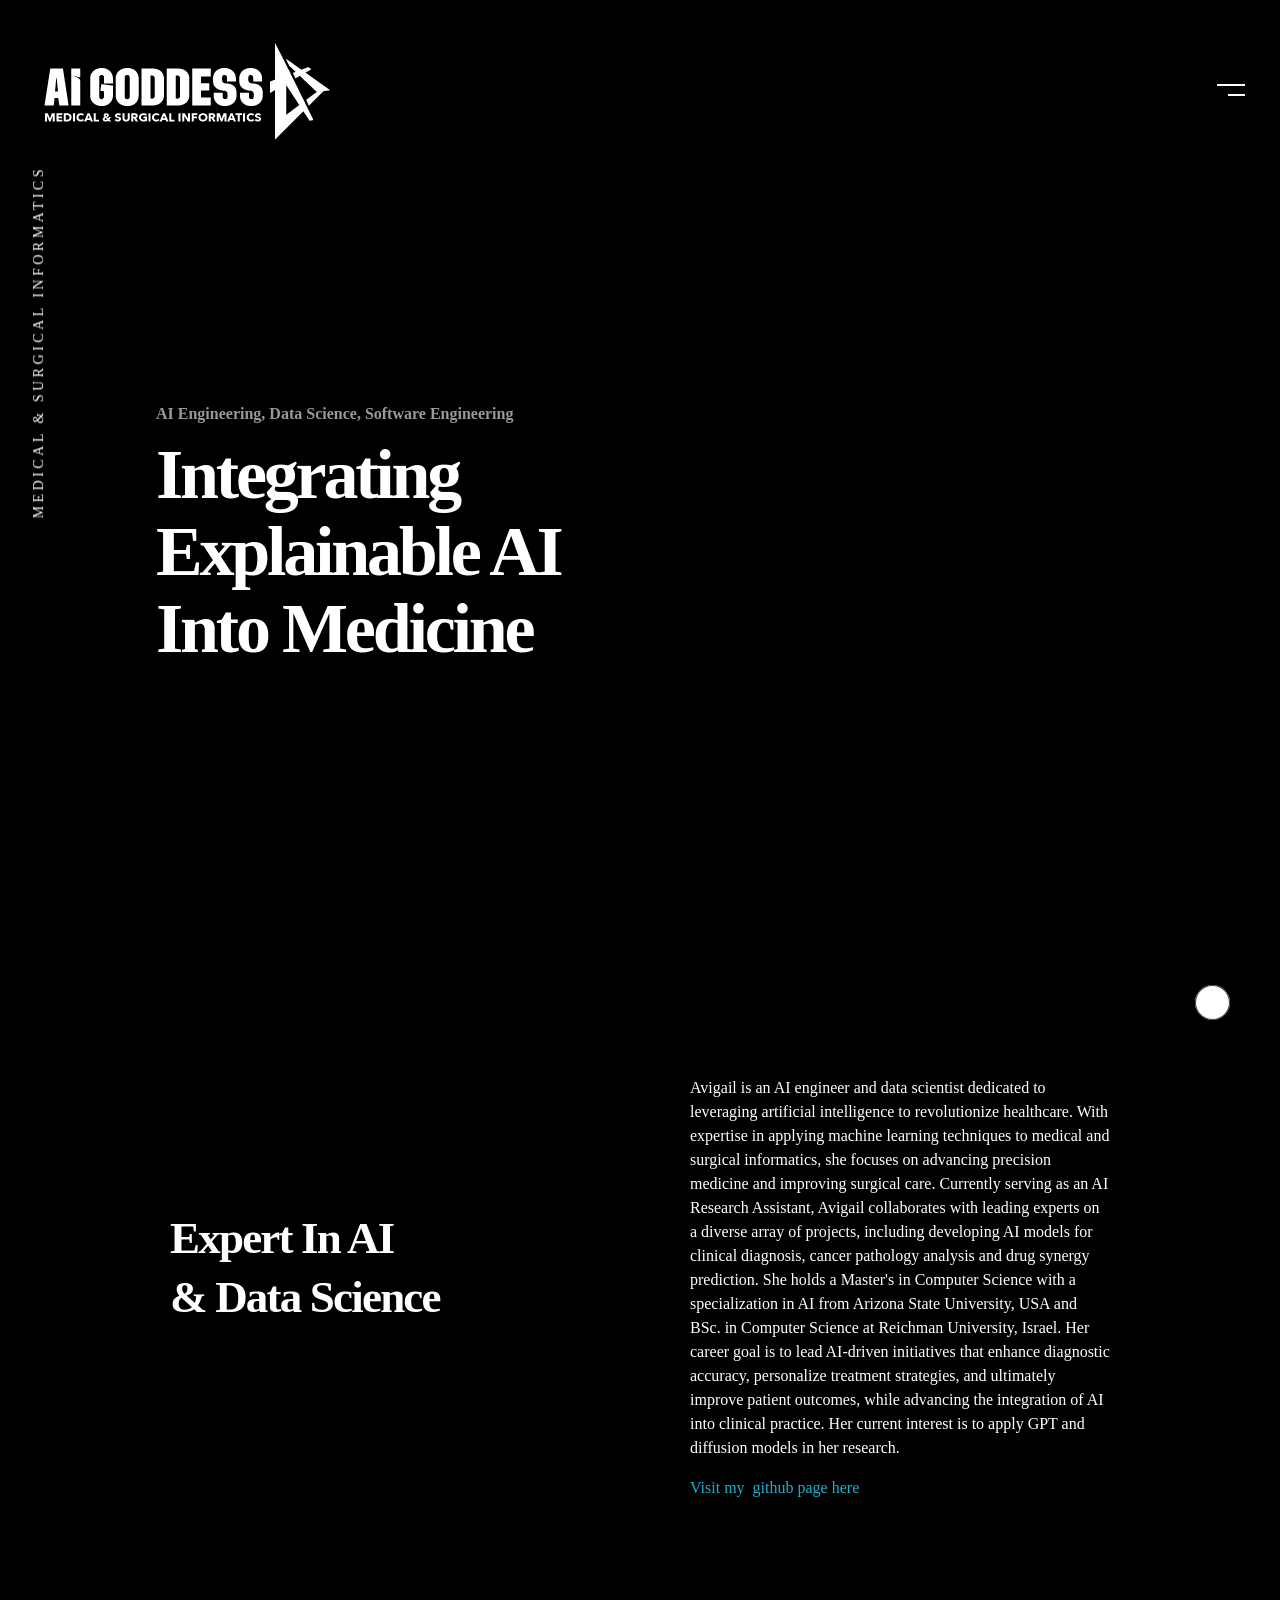
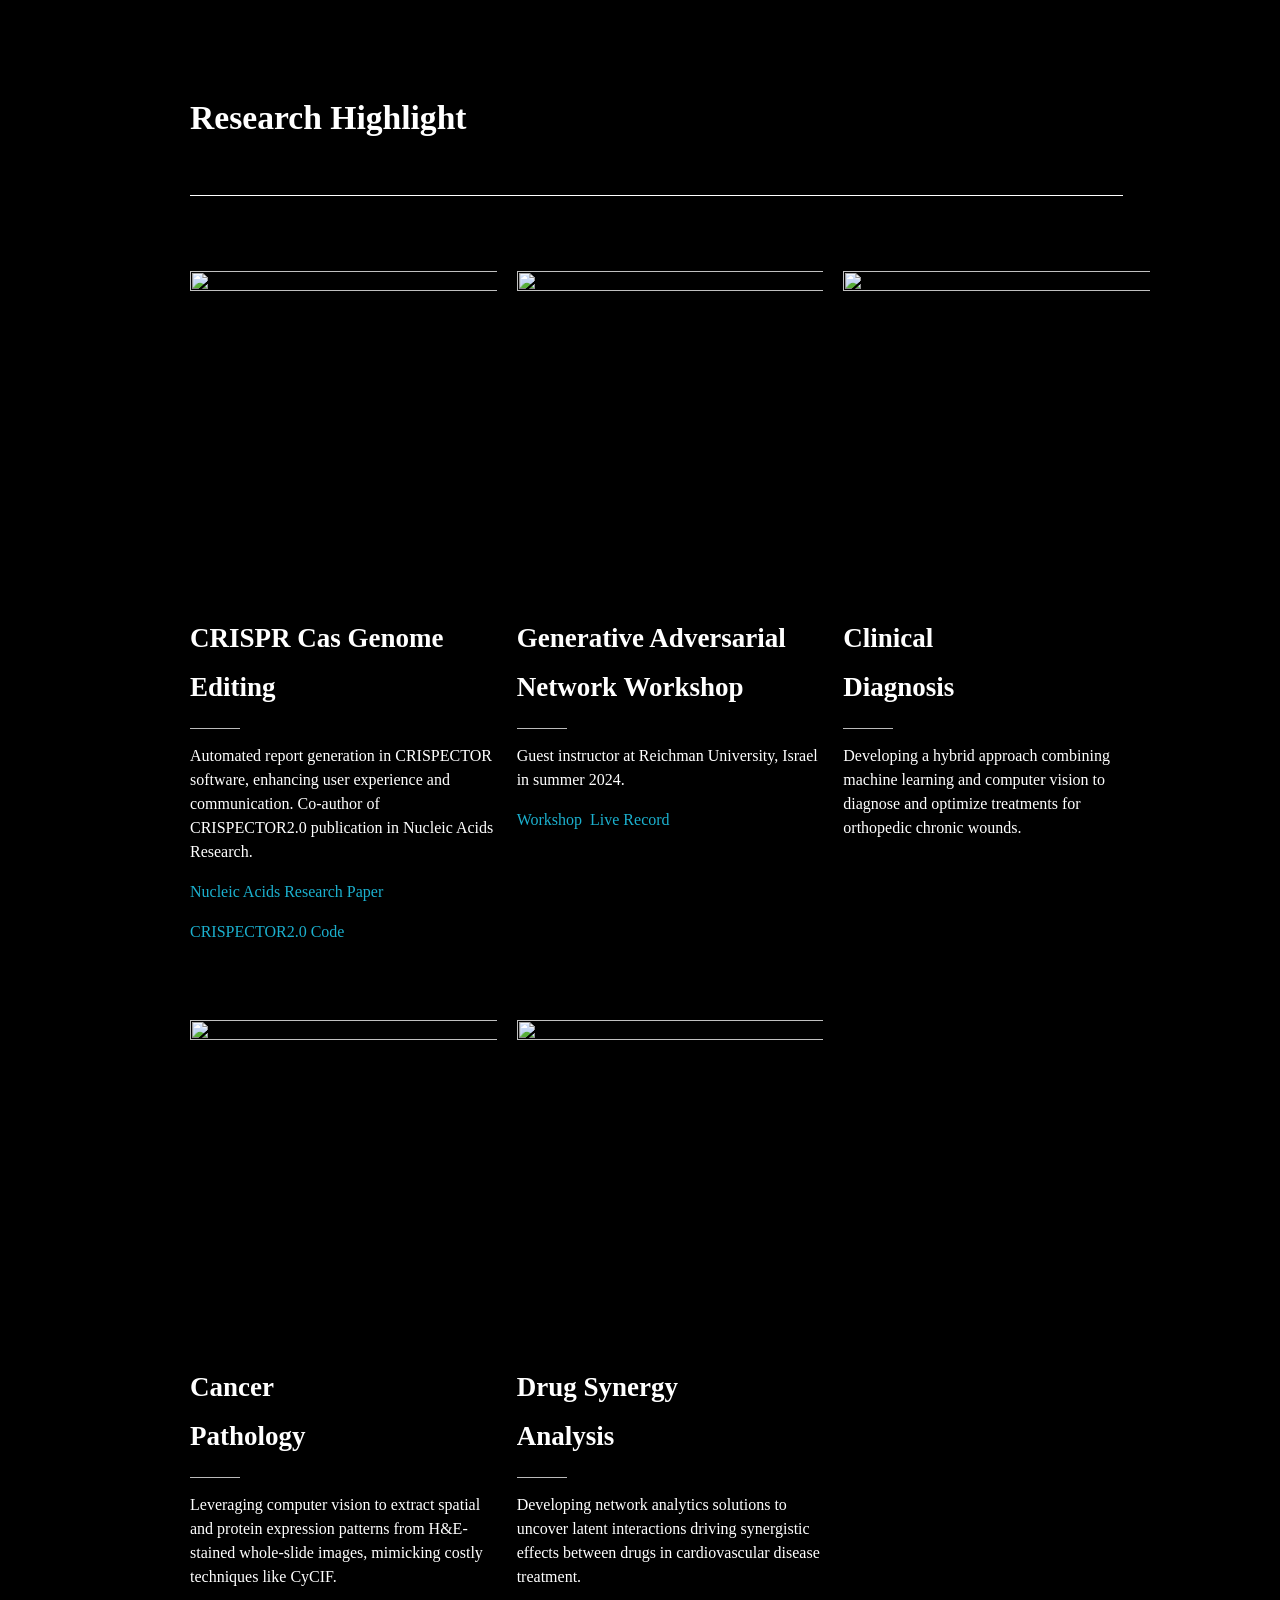
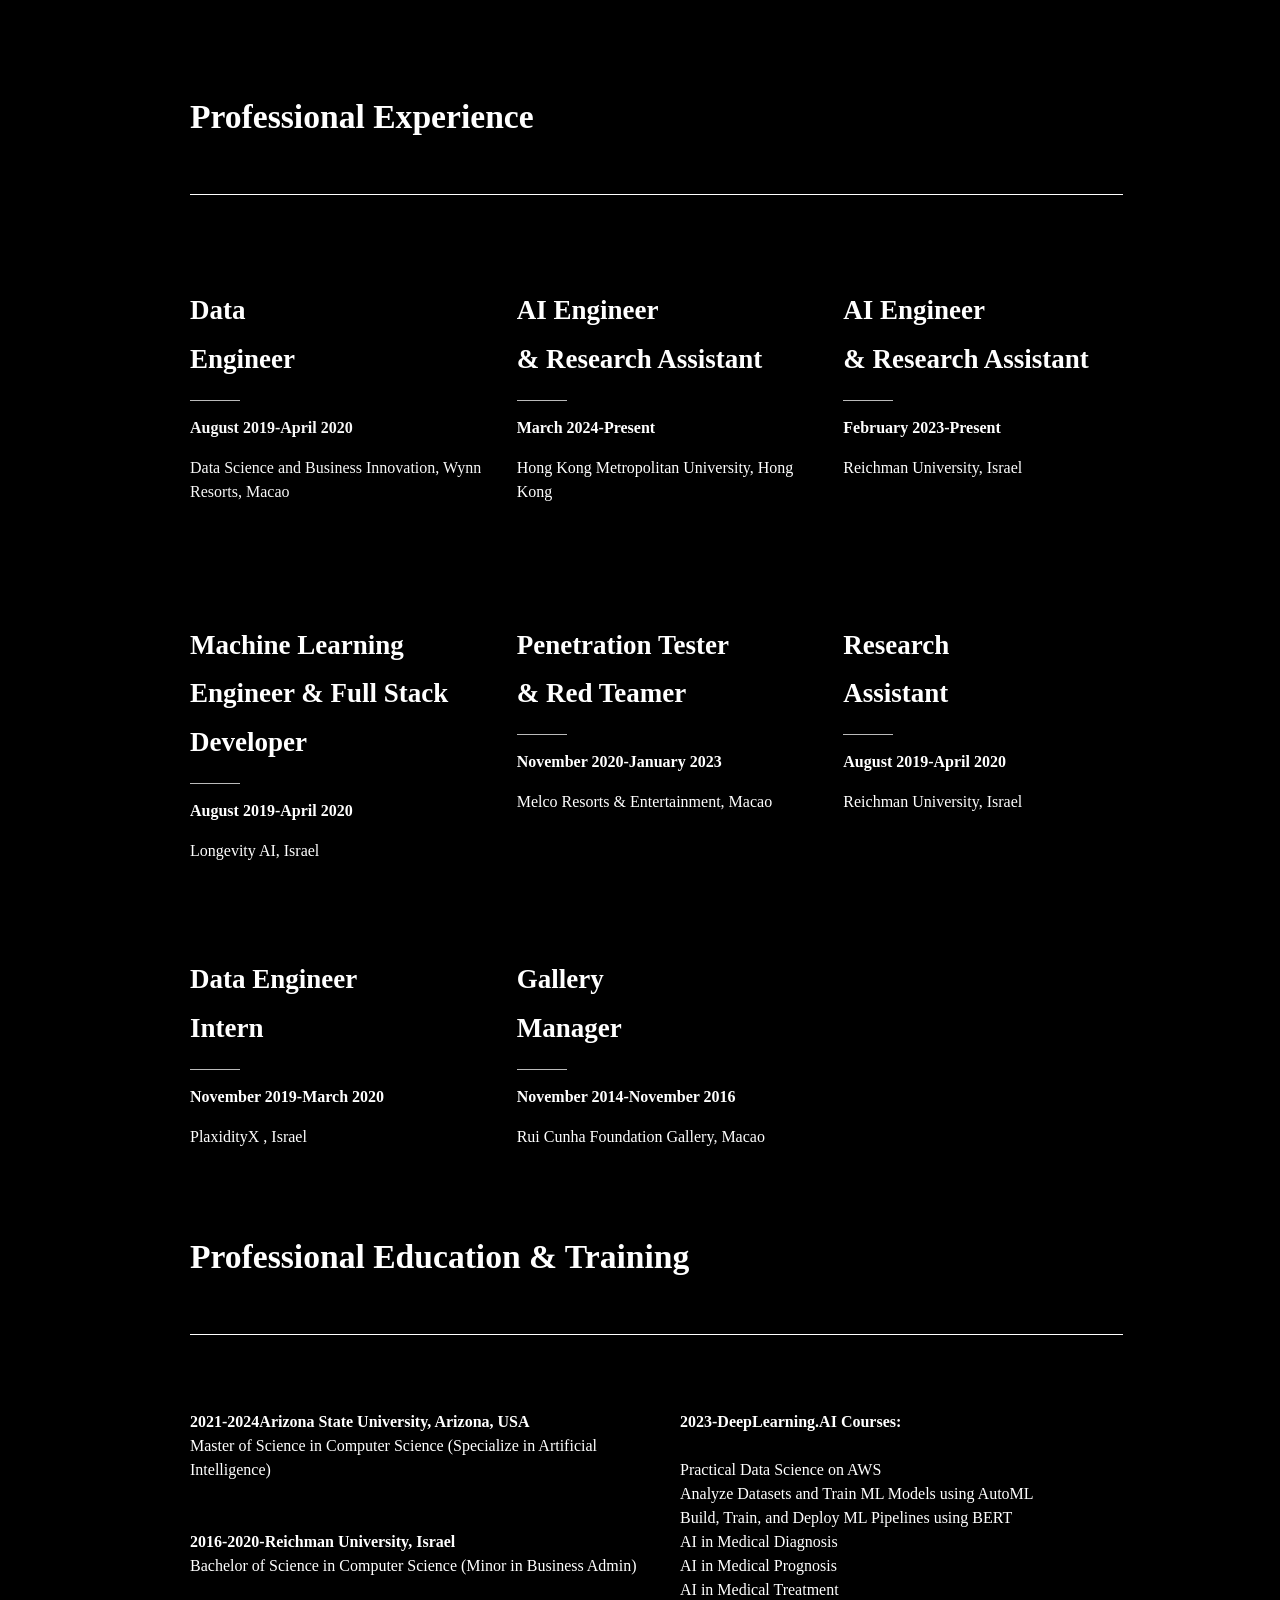
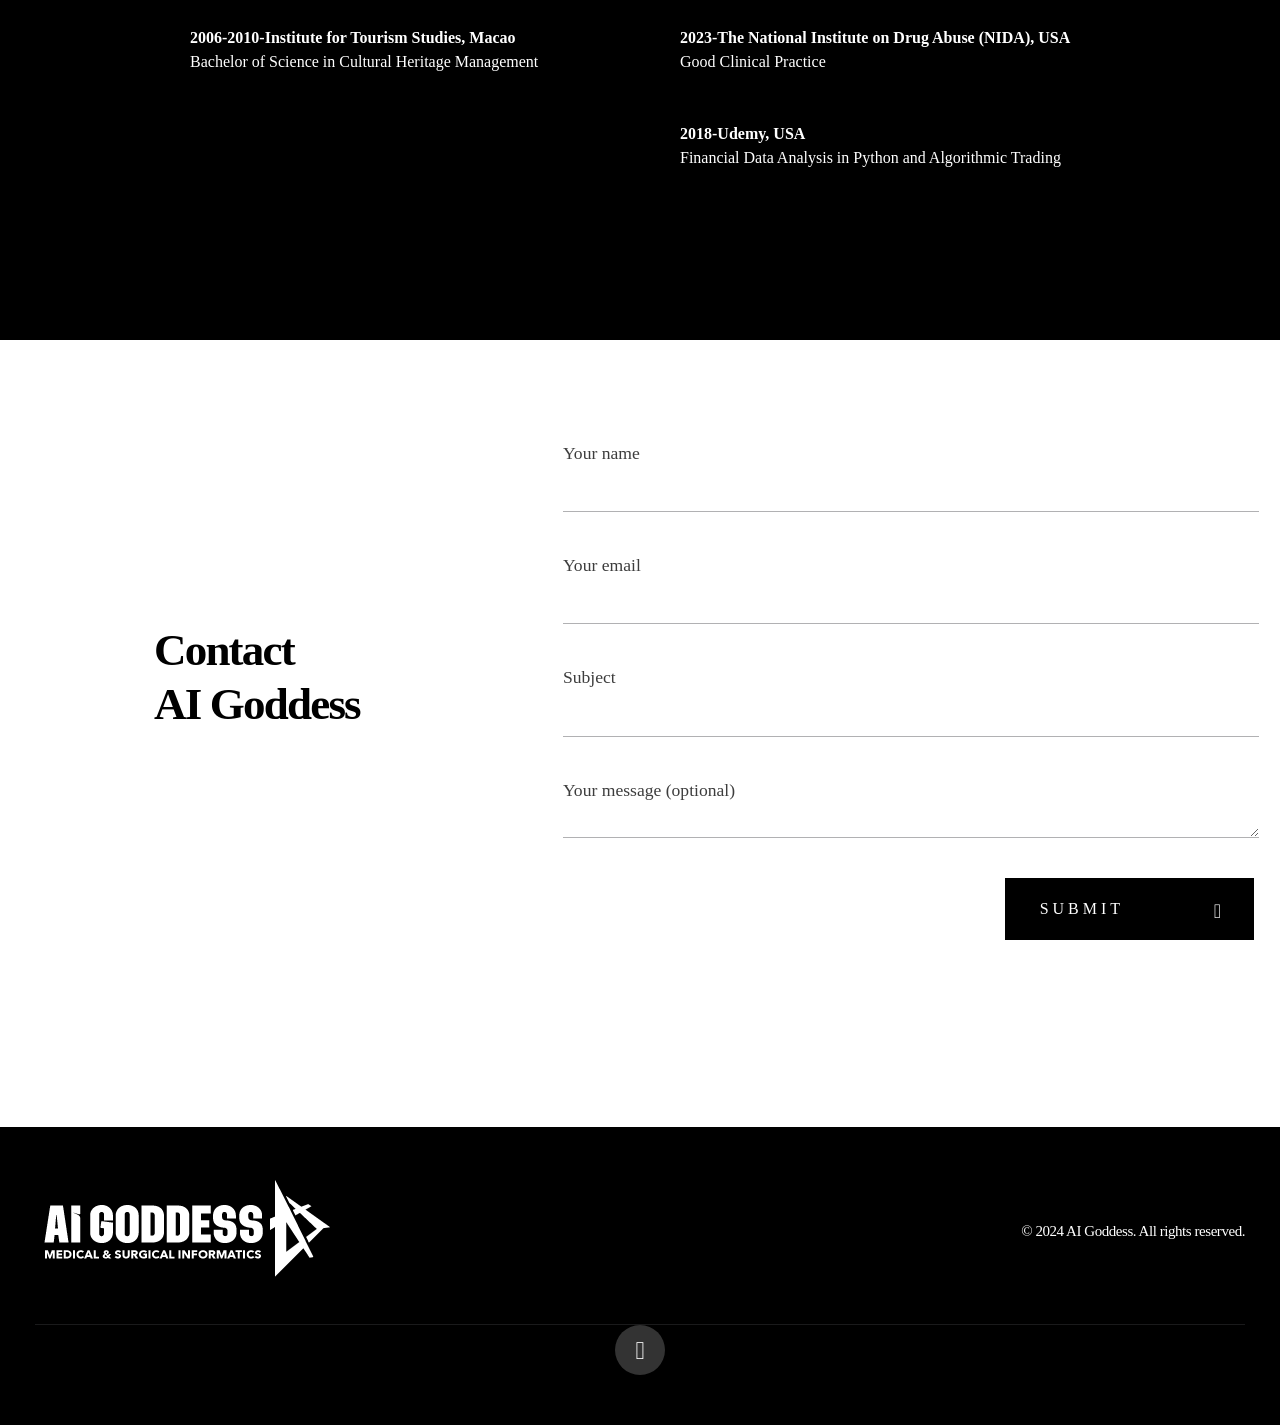
==== commit 3fc409b6: "Initial commit" ====
--- a/index.html
+++ b/index.html
@@ -573,7 +573,7 @@
 						<div class="elementor-element elementor-element-6246492 elementor-widget__width-auto aux-appear-watch-animation aux-fade-in-down elementor-widget elementor-widget-aux_modern_heading aux-animated aux-animated-once" data-id="6246492" data-element_type="widget" data-widget_type="aux_modern_heading.default">
 				<div class="elementor-widget-container">
 			<section class="aux-widget-modern-heading">
-            <div class="aux-widget-inner"><h2 class="aux-modern-heading-primary"></h2><div class="aux-modern-heading-description"><p>Avigail is an AI engineer and data scientist dedicated to leveraging artificial intelligence to revolutionize healthcare. With expertise in applying machine learning techniques to medical and surgical informatics, she focuses on advancing precision medicine and improving surgical care. Currently serving as an AI Research Assistant, Avigail collaborates with leading experts on a diverse array of projects, including developing AI models for clinical diagnosis, cancer pathology analysis and drug synergy prediction. She holds a Master's in Computer Science with a specialization in AI from Arizona State University, USA and BSc. in Computer Science at Reichman University, Israel. Her career goal is to lead AI-driven initiatives that enhance diagnostic accuracy, personalize treatment strategies, and ultimately improve patient outcomes, while advancing the integration of AI into clinical practice.</p><p><a href="https://github.com/avigail-aigoddess">Visit my &nbsp;github page here</a></p></div></div>
+            <div class="aux-widget-inner"><h2 class="aux-modern-heading-primary"></h2><div class="aux-modern-heading-description"><p>Avigail is an AI engineer and data scientist dedicated to leveraging artificial intelligence to revolutionize healthcare. With expertise in applying machine learning techniques to medical and surgical informatics, she focuses on advancing precision medicine and improving surgical care. Currently serving as an AI Research Assistant, Avigail collaborates with leading experts on a diverse array of projects, including developing AI models for clinical diagnosis, cancer pathology analysis and drug synergy prediction. She holds a Master's in Computer Science with a specialization in AI from Arizona State University, USA and BSc. in Computer Science at Reichman University, Israel. Her career goal is to lead AI-driven initiatives that enhance diagnostic accuracy, personalize treatment strategies, and ultimately improve patient outcomes, while advancing the integration of AI into clinical practice. Her current interest is to apply GPT and diffusion models in her research.</p><p><a href="https://github.com/avigail-aigoddess">Visit my &nbsp;github page here</a></p></div></div>
         </section>		</div>
 				</div>
 					</div>
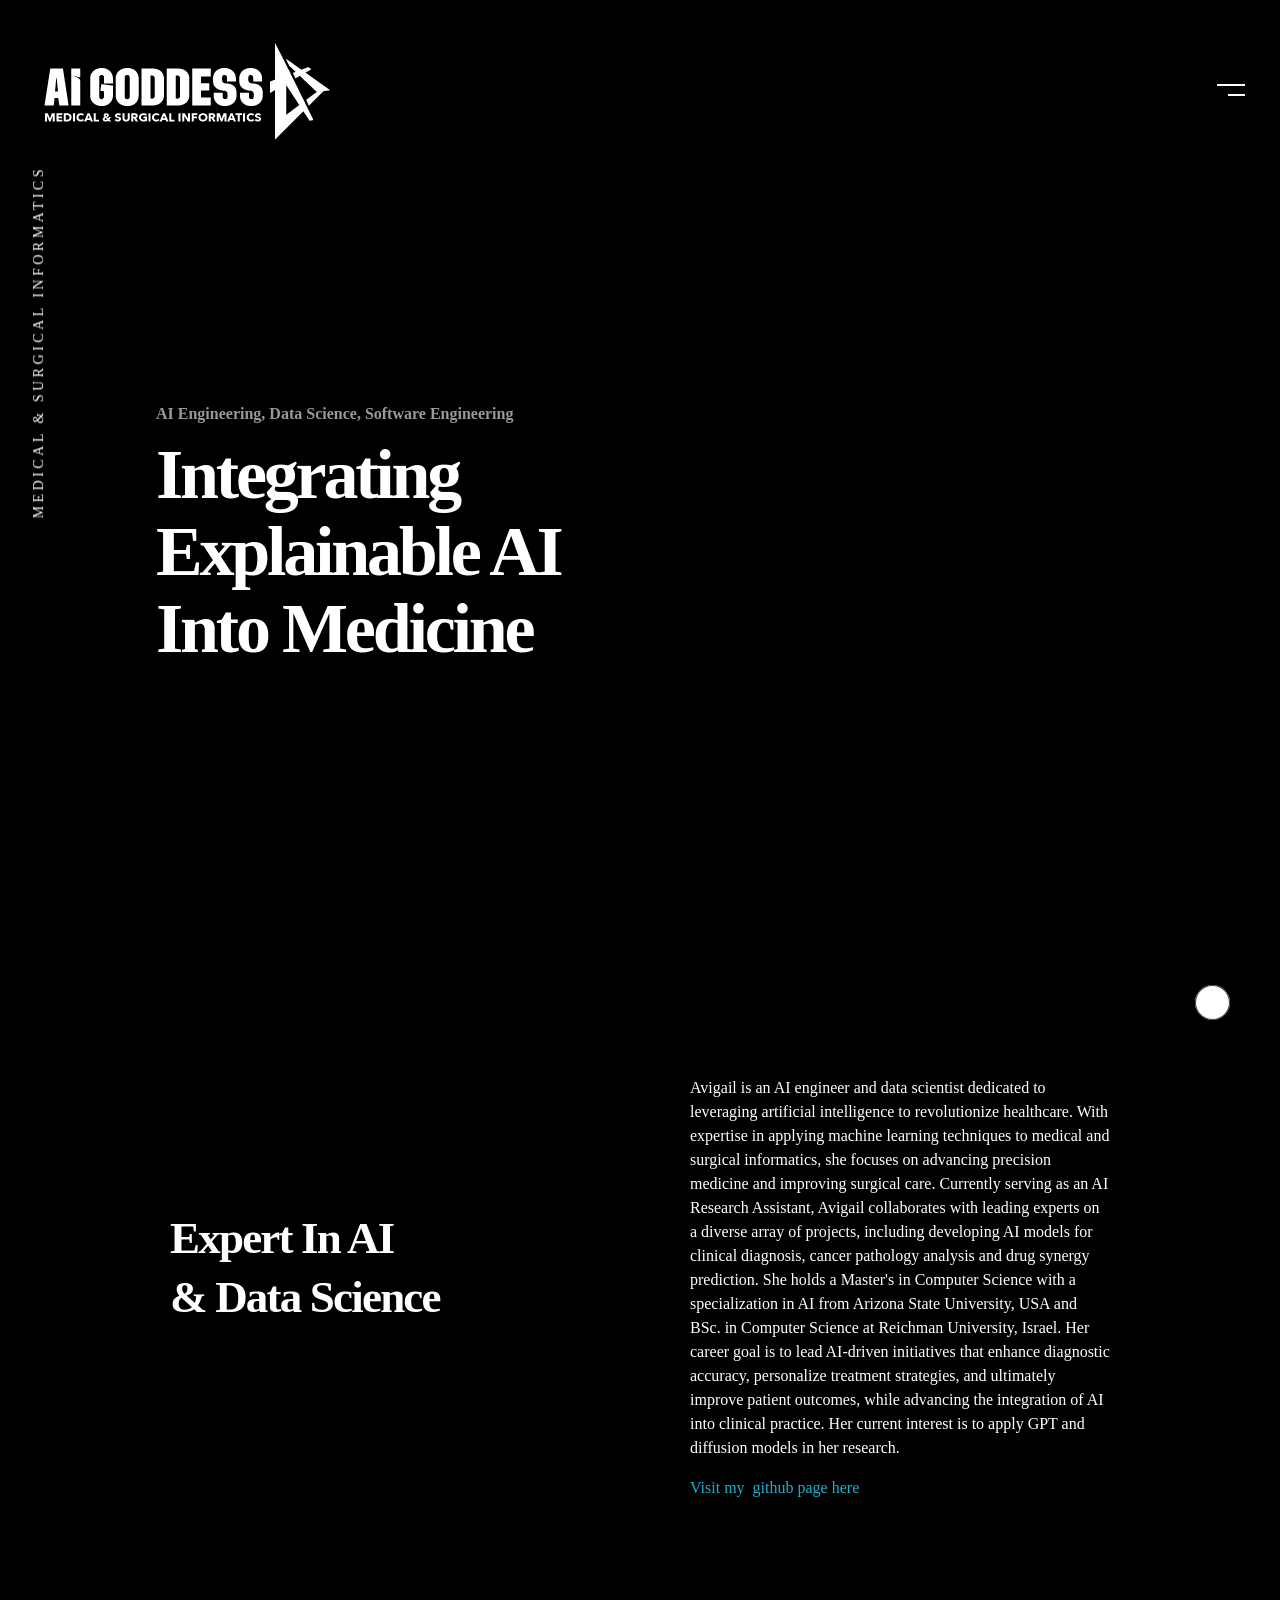
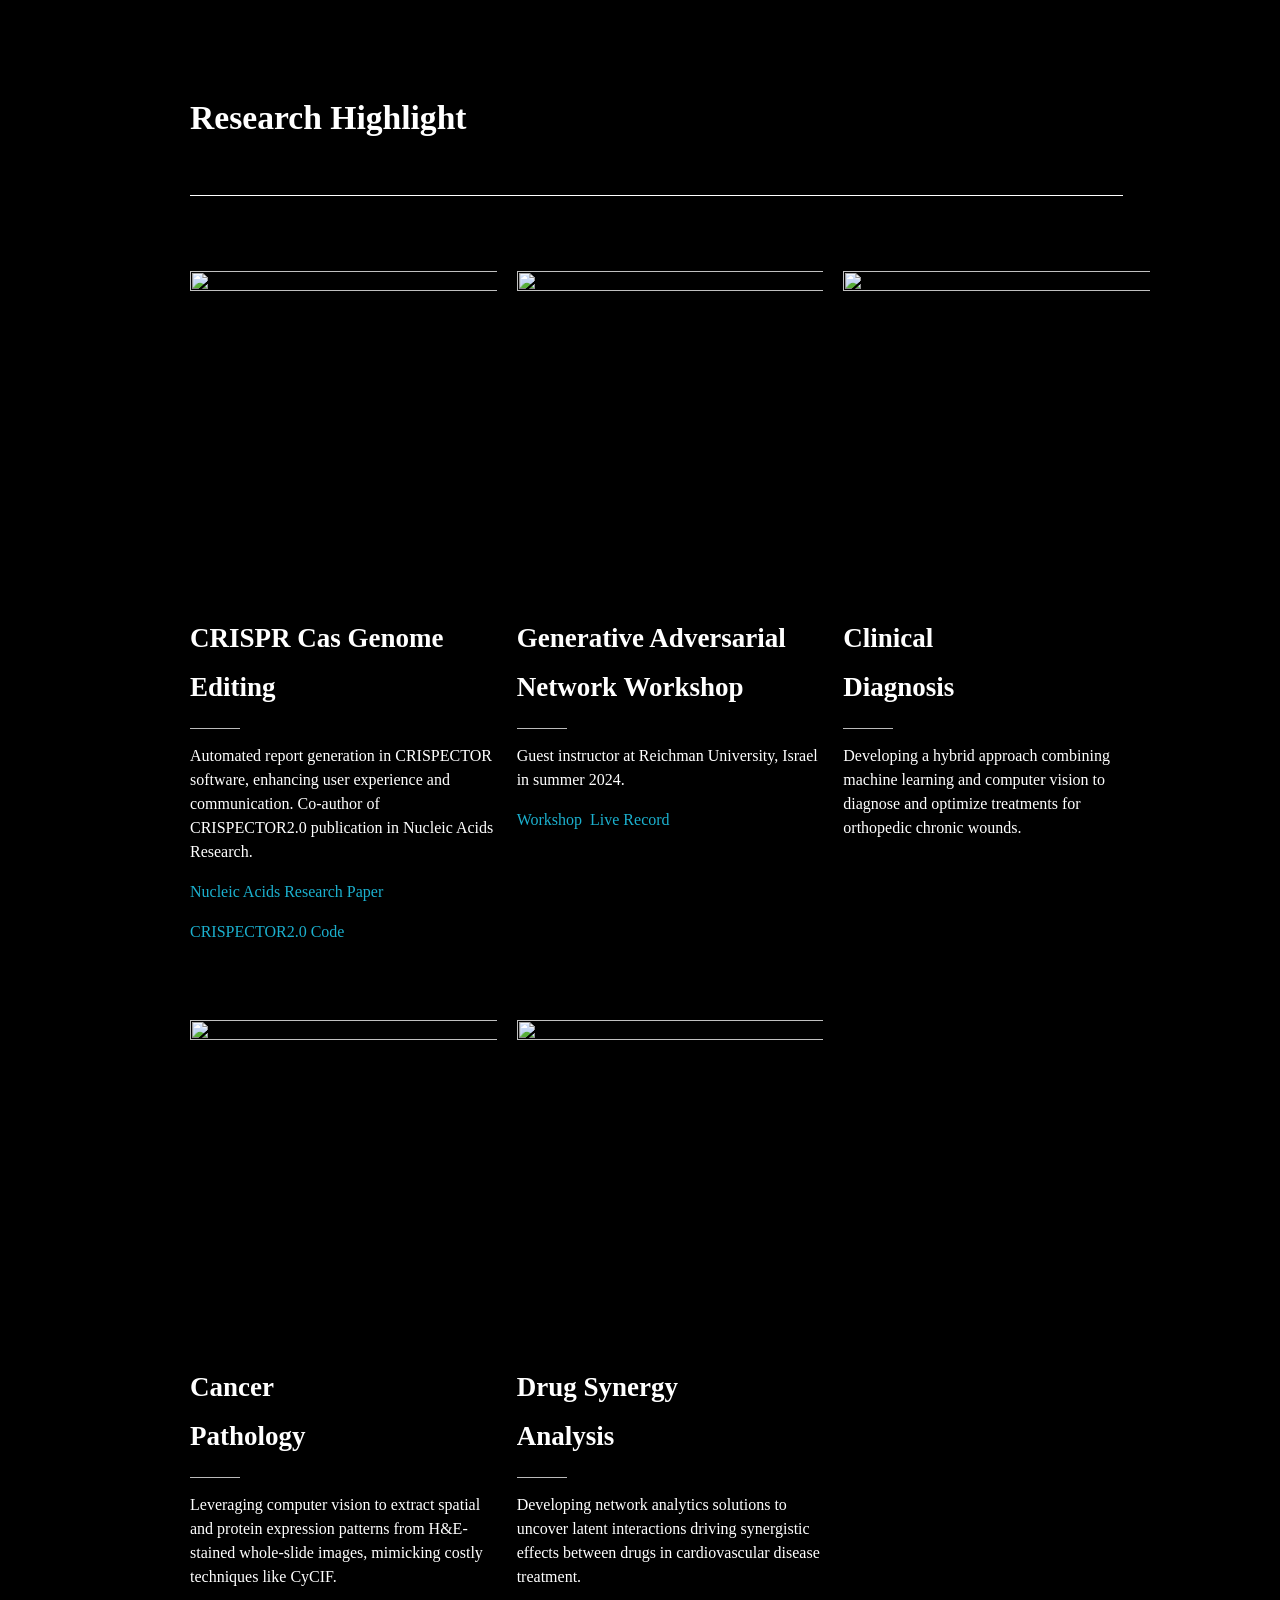
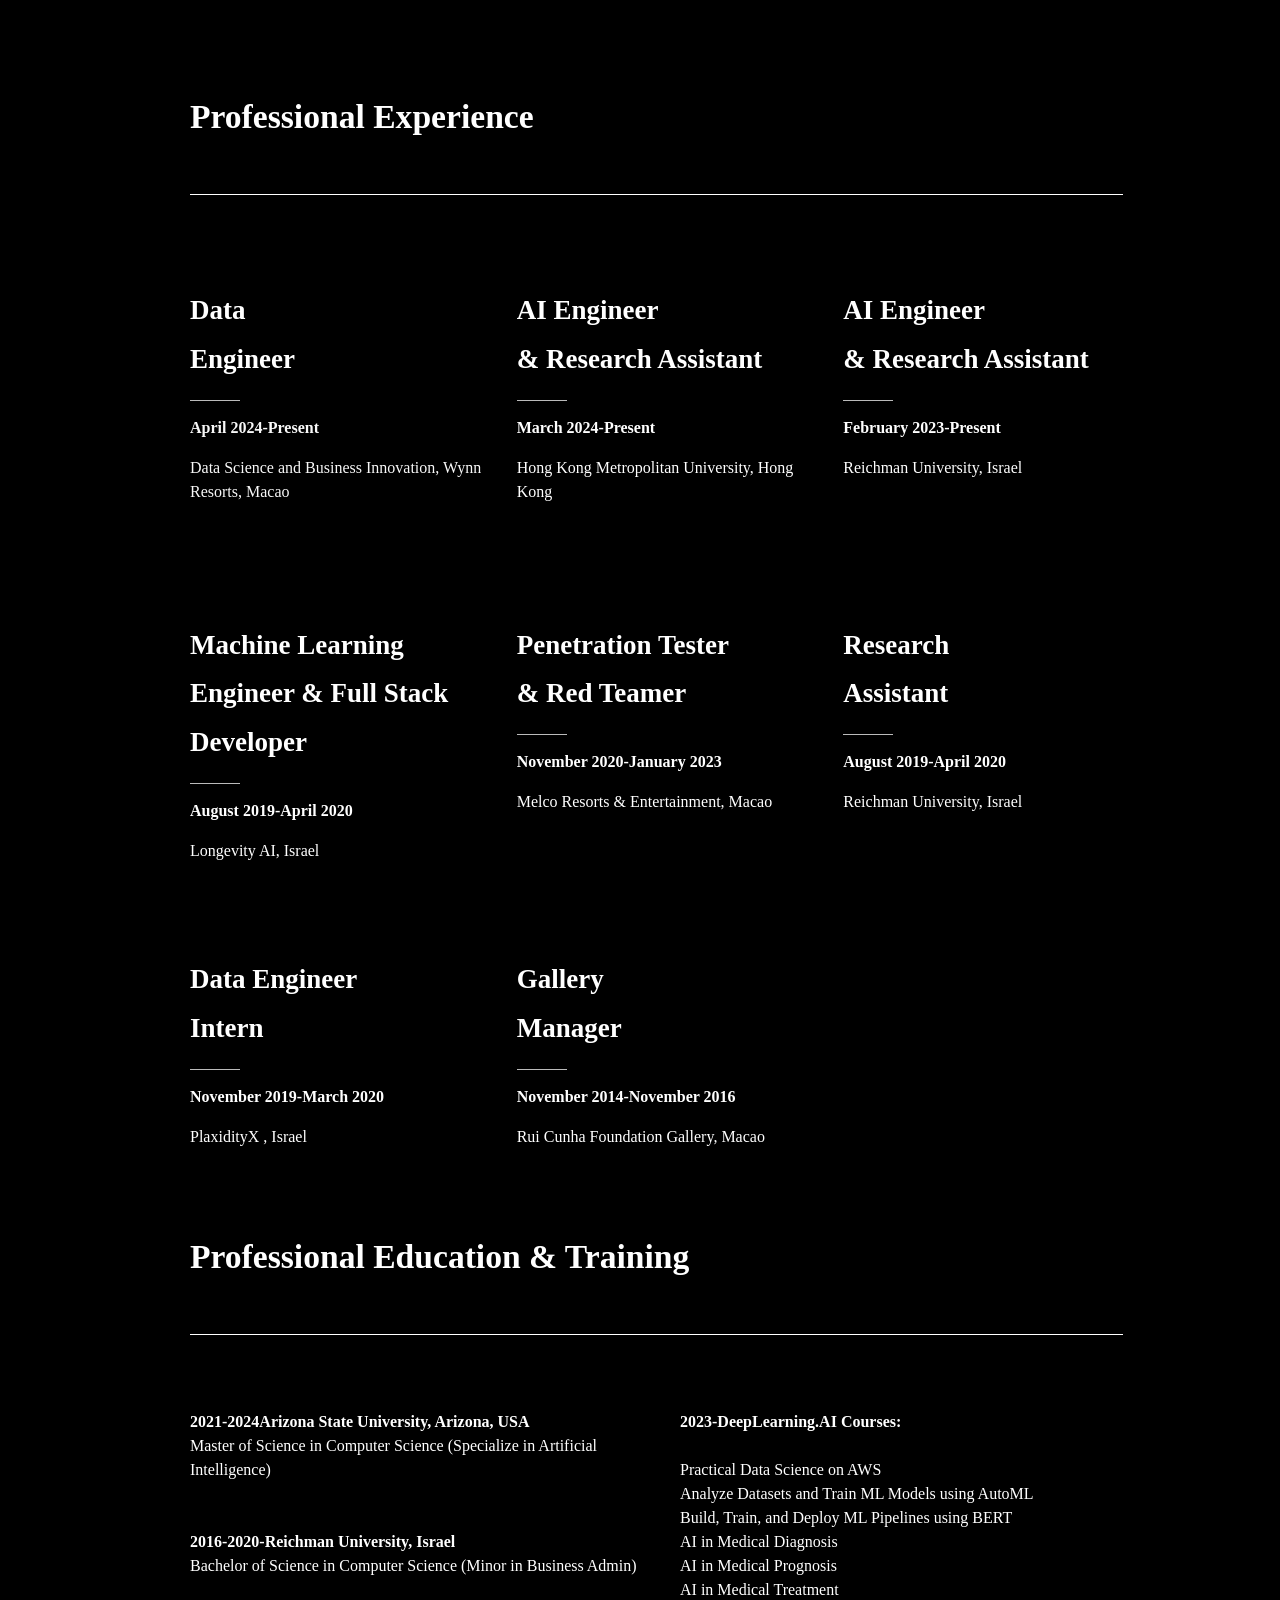
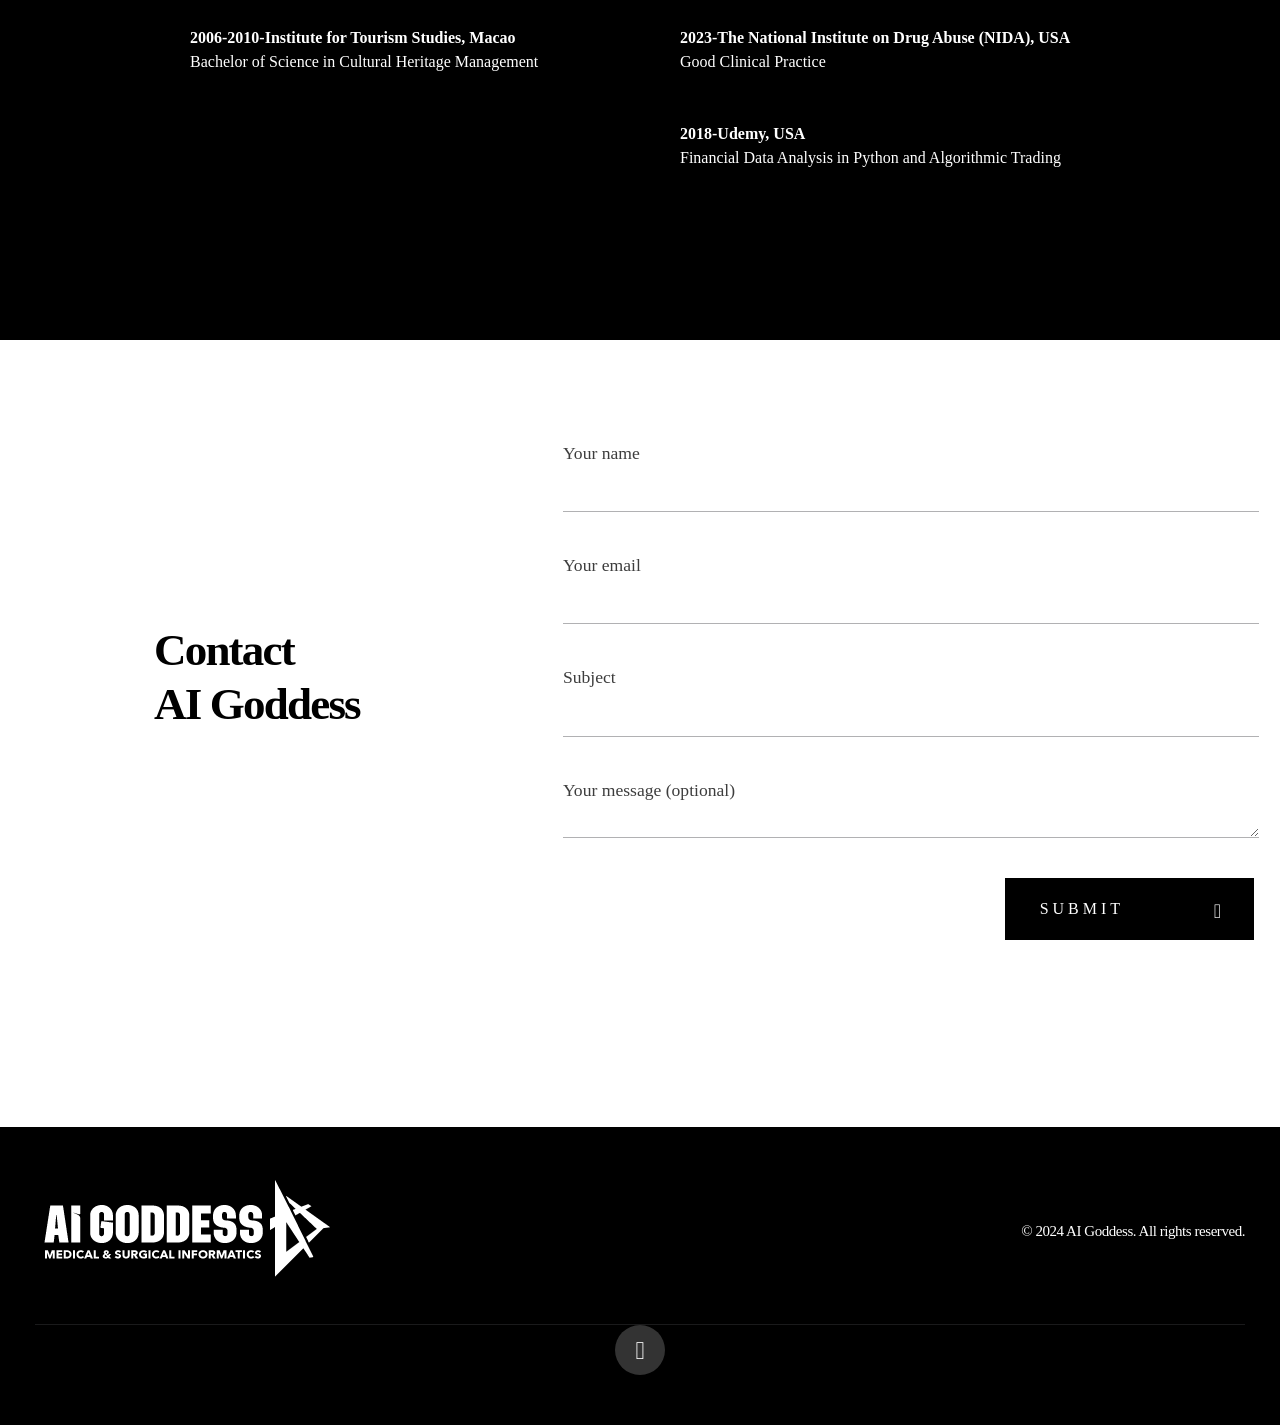
==== commit 5e3e4abd: "Initial commit" ====
--- a/index.html
+++ b/index.html
@@ -755,7 +755,7 @@
 						<div class="elementor-element elementor-element-9f5564e aux-appear-watch-animation aux-fade-in-up-1 elementor-widget elementor-widget-aux_modern_heading aux-animated aux-animated-once" data-id="9f5564e" data-element_type="widget" data-widget_type="aux_modern_heading.default">
 				<div class="elementor-widget-container">
 			<section class="aux-widget-modern-heading">
-            <div class="aux-widget-inner"><h2 class="aux-modern-heading-primary"></h2><h3 class="aux-modern-heading-secondary"><span class="aux-head-highlight">Data <br> Engineer</span></h3><div class="aux-modern-heading-divider"></div><div class="aux-modern-heading-description"><p><strong>August 2019-April 2020</strong></p><p>Data Science and Business Innovation, Wynn Resorts, Macao<br><br></p></div></div>
+            <div class="aux-widget-inner"><h2 class="aux-modern-heading-primary"></h2><h3 class="aux-modern-heading-secondary"><span class="aux-head-highlight">Data <br> Engineer</span></h3><div class="aux-modern-heading-divider"></div><div class="aux-modern-heading-description"><p><strong>April 2024-Present</strong></p><p>Data Science and Business Innovation, Wynn Resorts, Macao<br><br></p></div></div>
         </section>		</div>
 				</div>
 					</div>
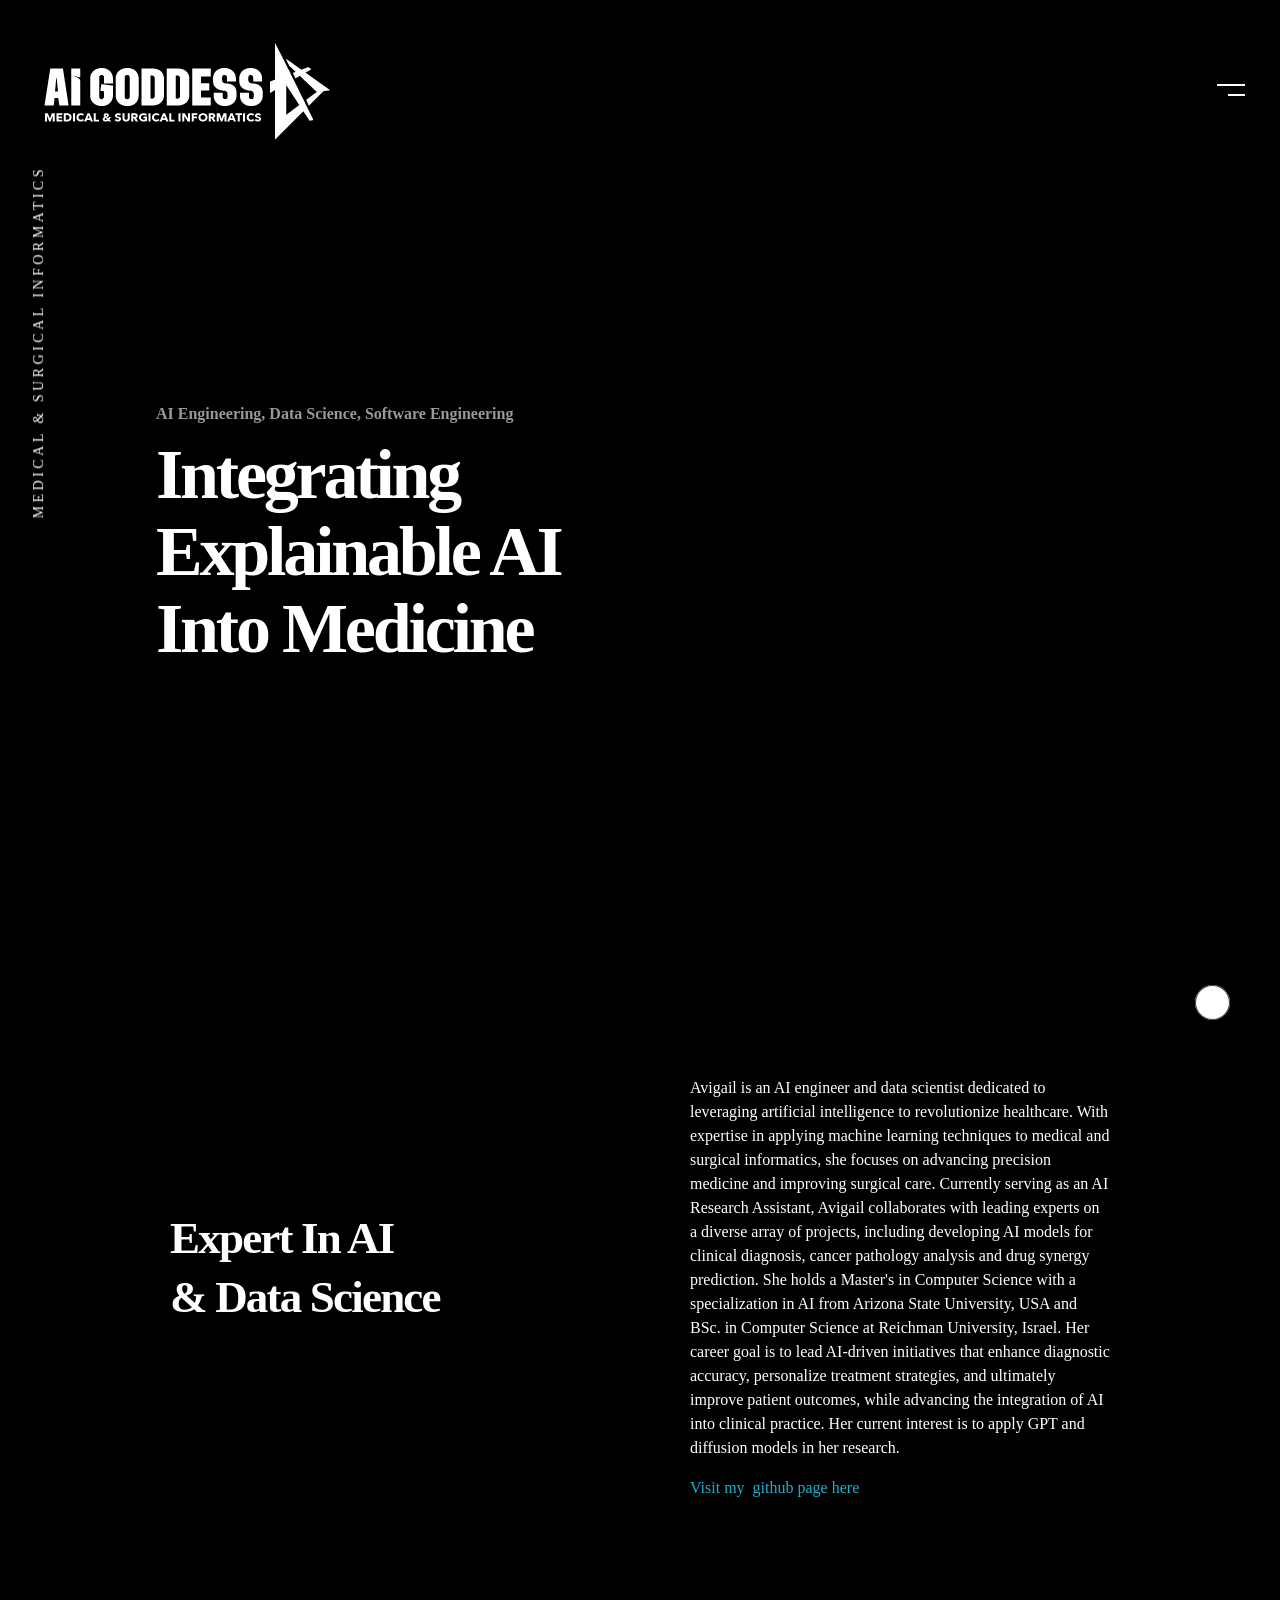
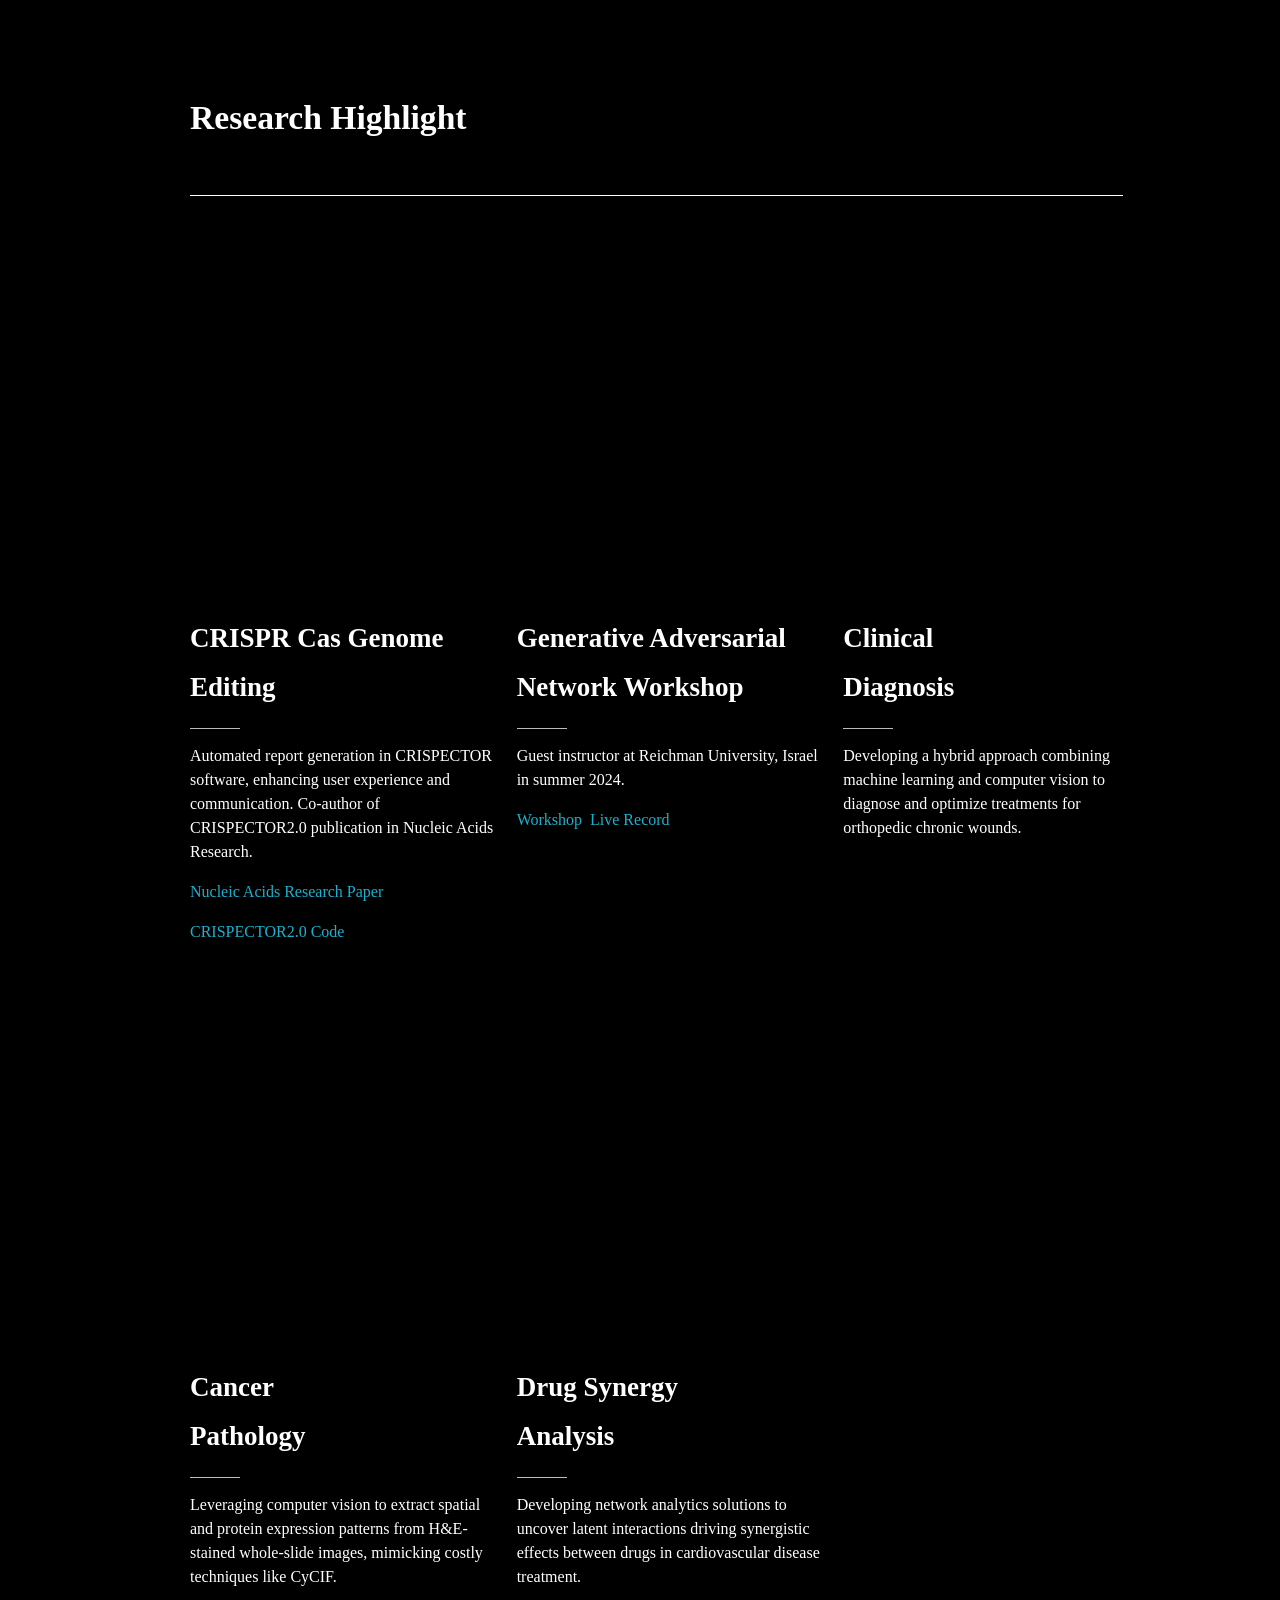
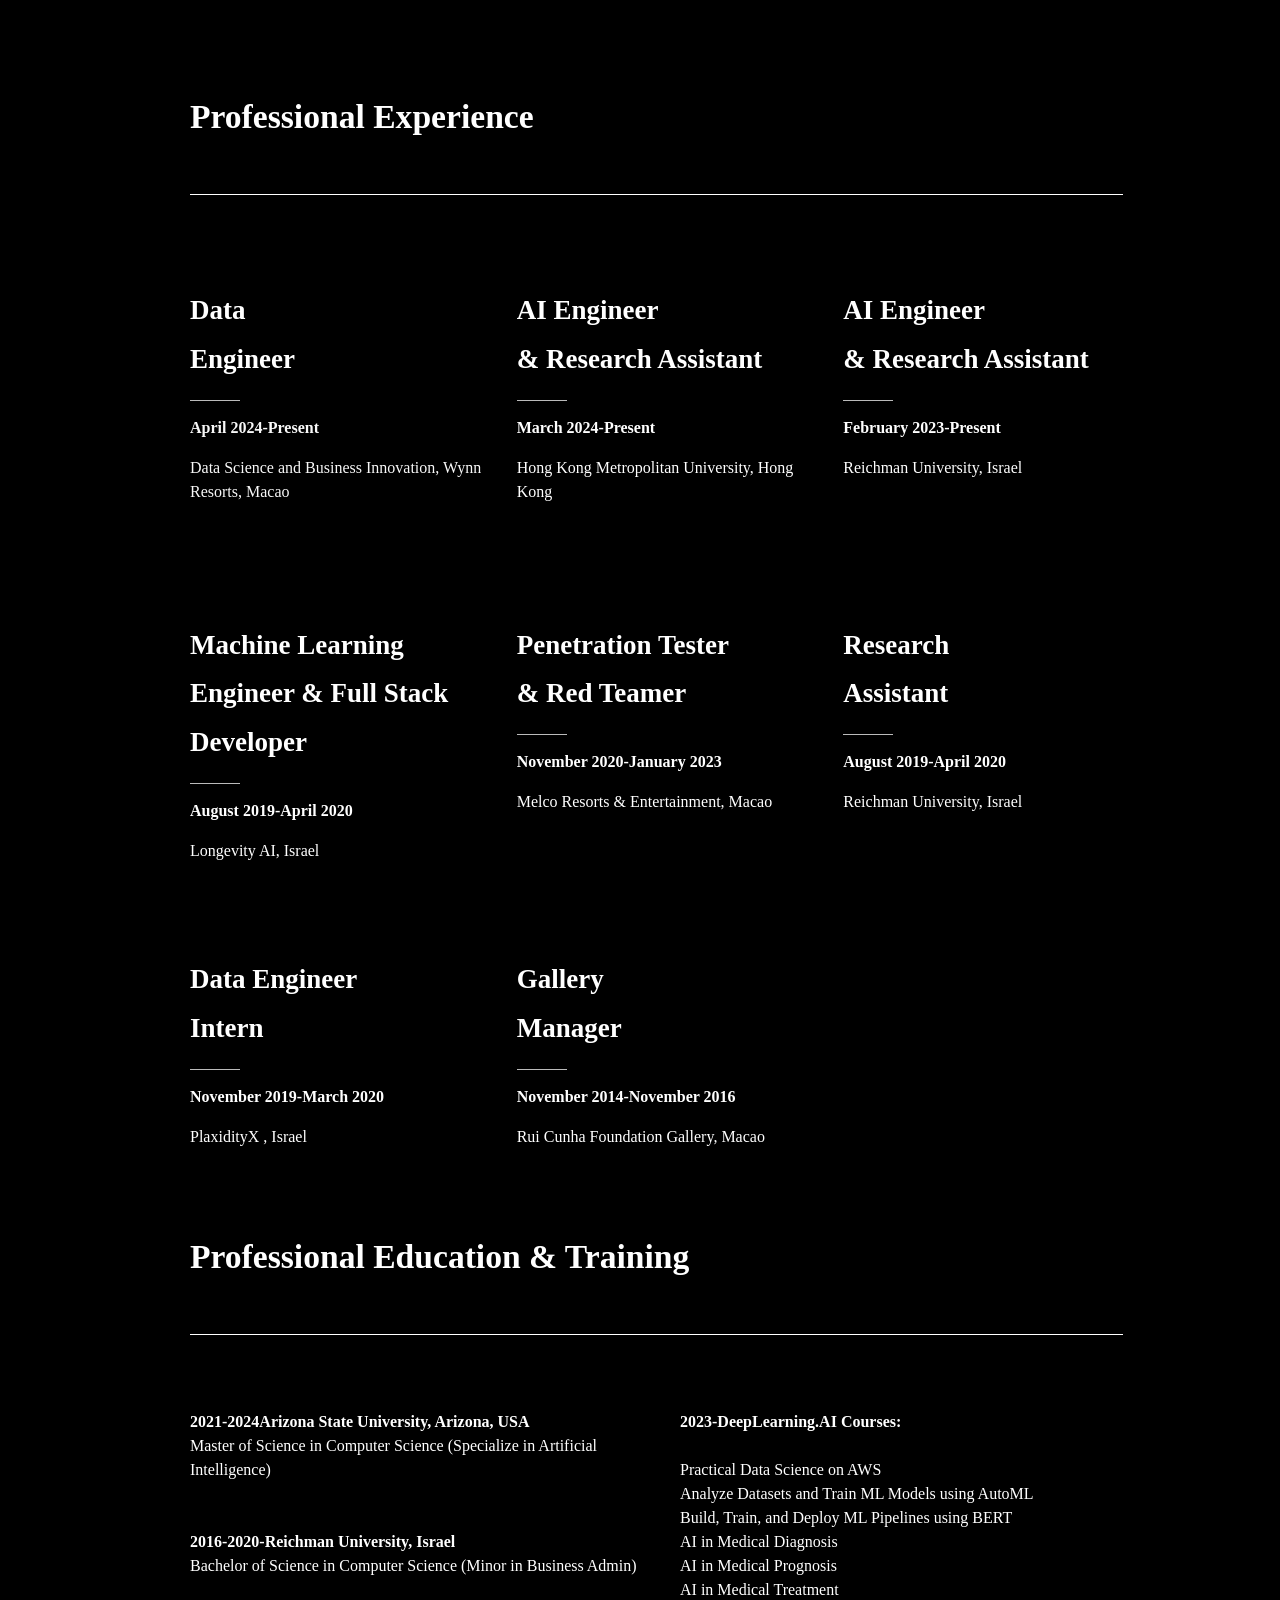
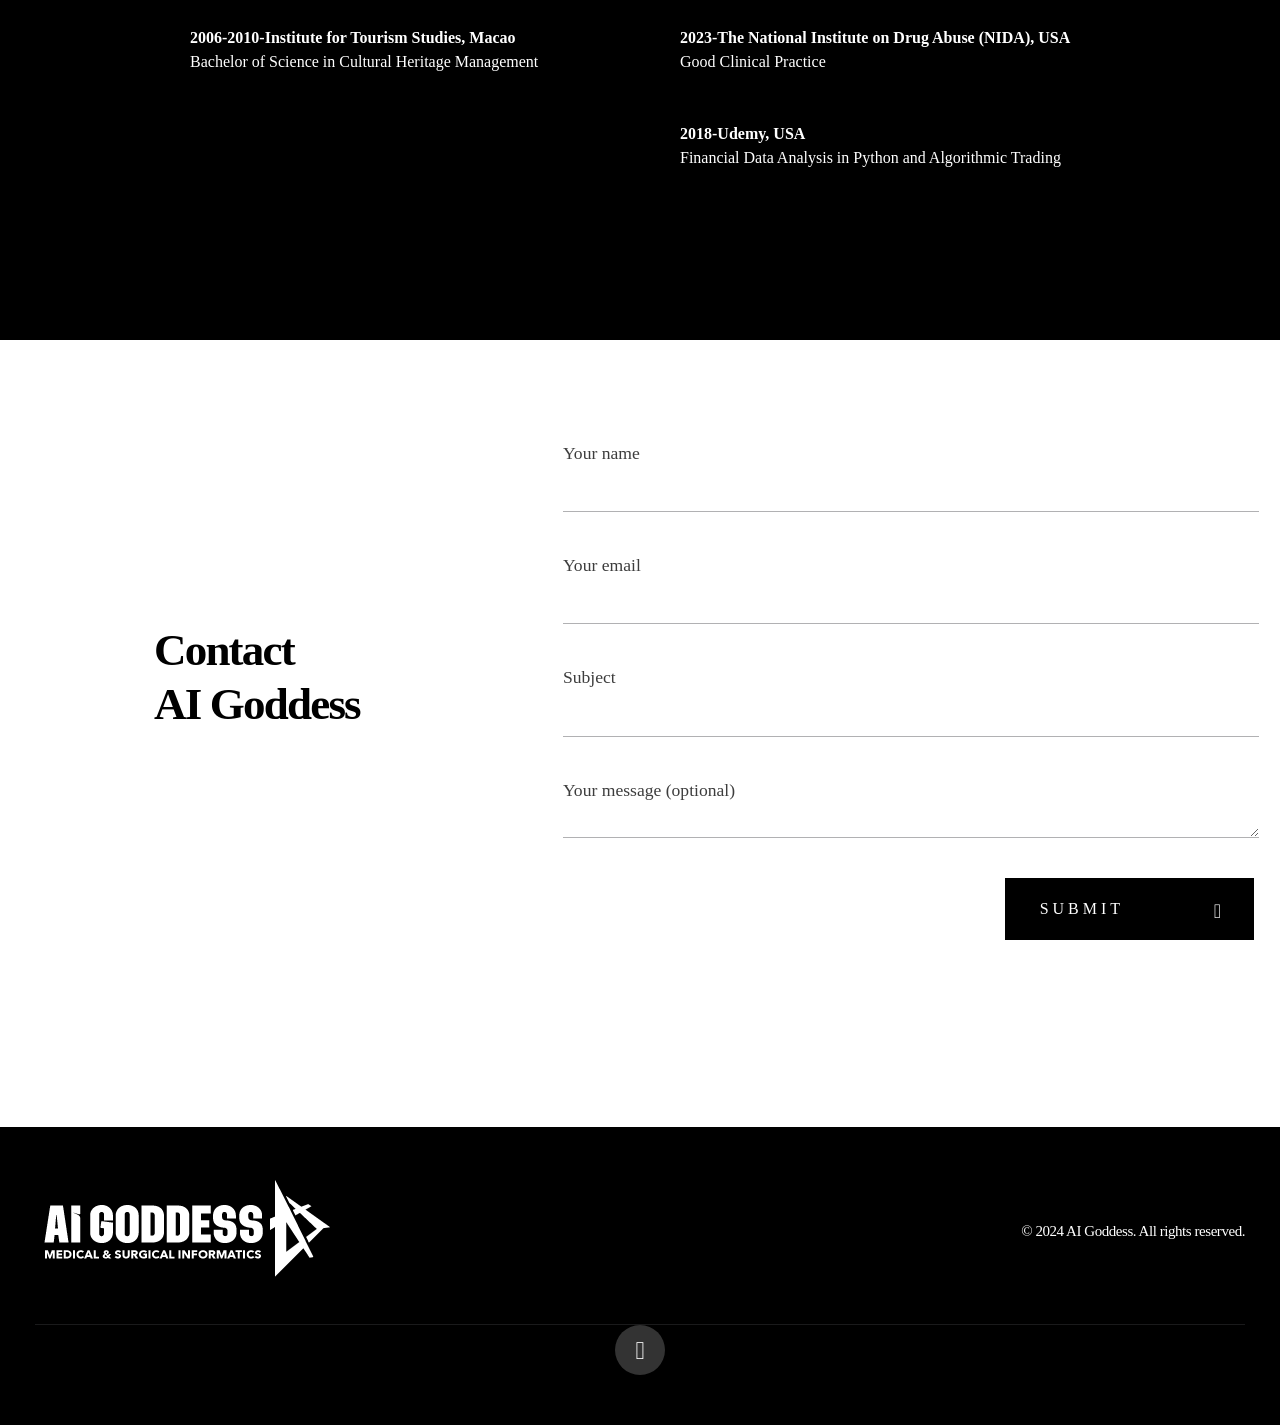
==== commit f1ef8662: "Update index.html" ====
--- a/index.html
+++ b/index.html
@@ -20,12 +20,12 @@
 	<meta property="og:url" content="https://zeta.kenyimdesigns.com/">
 	<meta property="og:site_name" content="AI Goddess">
 	<meta property="article:modified_time" content="2024-12-07T13:54:56+00:00">
-	<meta property="og:image" content="https://zeta.kenyimdesigns.com/wp-content/uploads/2024/11/WhatsApp-Image-2024-11-23-at-20.20.53.jpeg">
+	<meta property="og:image" content="./WhatsApp-Image-2024-11-23-at-20.20.53.jpeg">
 	<meta property="og:image:width" content="1430">
 	<meta property="og:image:height" content="944">
 	<meta property="og:image:type" content="image/jpeg">
 	<meta name="twitter:card" content="summary_large_image">
-	<script type="application/ld+json" class="yoast-schema-graph">{"@context":"https://schema.org","@graph":[{"@type":"WebPage","@id":"https://zeta.kenyimdesigns.com/","url":"https://zeta.kenyimdesigns.com/","name":"Home - AI Goddess","isPartOf":{"@id":"https://zeta.kenyimdesigns.com/#website"},"about":{"@id":"https://zeta.kenyimdesigns.com/#organization"},"primaryImageOfPage":{"@id":"https://zeta.kenyimdesigns.com/#primaryimage"},"image":{"@id":"https://zeta.kenyimdesigns.com/#primaryimage"},"thumbnailUrl":"https://zeta.kenyimdesigns.com/wp-content/uploads/2024/11/WhatsApp-Image-2024-11-23-at-20.20.53-768x768.jpeg","datePublished":"2020-10-01T06:39:32+00:00","dateModified":"2024-12-07T13:54:56+00:00","breadcrumb":{"@id":"https://zeta.kenyimdesigns.com/#breadcrumb"},"inLanguage":"en-US","potentialAction":[{"@type":"ReadAction","target":["https://zeta.kenyimdesigns.com/"]}]},{"@type":"ImageObject","inLanguage":"en-US","@id":"https://zeta.kenyimdesigns.com/#primaryimage","url":"https://zeta.kenyimdesigns.com/wp-content/uploads/2024/11/WhatsApp-Image-2024-11-23-at-20.20.53.jpeg","contentUrl":"https://zeta.kenyimdesigns.com/wp-content/uploads/2024/11/WhatsApp-Image-2024-11-23-at-20.20.53.jpeg","width":1430,"height":944},{"@type":"BreadcrumbList","@id":"https://zeta.kenyimdesigns.com/#breadcrumb","itemListElement":[{"@type":"ListItem","position":1,"name":"Home"}]},{"@type":"WebSite","@id":"https://zeta.kenyimdesigns.com/#website","url":"https://zeta.kenyimdesigns.com/","name":"AI Goddess","description":"Welcome to the Temple AI Goddess-Data Scientist, AI Engineer, and Software Developer","publisher":{"@id":"https://zeta.kenyimdesigns.com/#organization"},"potentialAction":[{"@type":"SearchAction","target":{"@type":"EntryPoint","urlTemplate":"https://zeta.kenyimdesigns.com/?s={search_term_string}"},"query-input":{"@type":"PropertyValueSpecification","valueRequired":true,"valueName":"search_term_string"}}],"inLanguage":"en-US"},{"@type":"Organization","@id":"https://zeta.kenyimdesigns.com/#organization","name":"AI Goddess","url":"https://zeta.kenyimdesigns.com/","logo":{"@type":"ImageObject","inLanguage":"en-US","@id":"https://zeta.kenyimdesigns.com/#/schema/logo/image/","url":"https://zeta.kenyimdesigns.com/wp-content/uploads/2020/09/Avigail-AI-Logo.png","contentUrl":"https://zeta.kenyimdesigns.com/wp-content/uploads/2020/09/Avigail-AI-Logo.png","width":298,"height":100,"caption":"AI Goddess"},"image":{"@id":"https://zeta.kenyimdesigns.com/#/schema/logo/image/"}}]}</script>
+	<script type="application/ld+json" class="yoast-schema-graph">{"@context":"https://schema.org","@graph":[{"@type":"WebPage","@id":"https://zeta.kenyimdesigns.com/","url":"https://zeta.kenyimdesigns.com/","name":"Home - AI Goddess","isPartOf":{"@id":"https://zeta.kenyimdesigns.com/#website"},"about":{"@id":"https://zeta.kenyimdesigns.com/#organization"},"primaryImageOfPage":{"@id":"https://zeta.kenyimdesigns.com/#primaryimage"},"image":{"@id":"https://zeta.kenyimdesigns.com/#primaryimage"},"thumbnailUrl":"./Home - AI Goddess_files/WhatsApp-Image-2024-11-23-at-20.20.53-768x768.jpeg","datePublished":"2020-10-01T06:39:32+00:00","dateModified":"2024-12-07T13:54:56+00:00","breadcrumb":{"@id":"https://zeta.kenyimdesigns.com/#breadcrumb"},"inLanguage":"en-US","potentialAction":[{"@type":"ReadAction","target":["https://zeta.kenyimdesigns.com/"]}]},{"@type":"ImageObject","inLanguage":"en-US","@id":"https://zeta.kenyimdesigns.com/#primaryimage","url":"./WhatsApp-Image-2024-11-23-at-20.20.53.jpeg","contentUrl":"./WhatsApp-Image-2024-11-23-at-20.20.53.jpeg","width":1430,"height":944},{"@type":"BreadcrumbList","@id":"https://zeta.kenyimdesigns.com/#breadcrumb","itemListElement":[{"@type":"ListItem","position":1,"name":"Home"}]},{"@type":"WebSite","@id":"https://zeta.kenyimdesigns.com/#website","url":"https://zeta.kenyimdesigns.com/","name":"AI Goddess","description":"Welcome to the Temple AI Goddess-Data Scientist, AI Engineer, and Software Developer","publisher":{"@id":"https://zeta.kenyimdesigns.com/#organization"},"potentialAction":[{"@type":"SearchAction","target":{"@type":"EntryPoint","urlTemplate":"https://zeta.kenyimdesigns.com/?s={search_term_string}"},"query-input":{"@type":"PropertyValueSpecification","valueRequired":true,"valueName":"search_term_string"}}],"inLanguage":"en-US"},{"@type":"Organization","@id":"https://zeta.kenyimdesigns.com/#organization","name":"AI Goddess","url":"https://zeta.kenyimdesigns.com/","logo":{"@type":"ImageObject","inLanguage":"en-US","@id":"https://zeta.kenyimdesigns.com/#/schema/logo/image/","url":"https://zeta.kenyimdesigns.com/wp-content/uploads/2020/09/Avigail-AI-Logo.png","contentUrl":"https://zeta.kenyimdesigns.com/wp-content/uploads/2020/09/Avigail-AI-Logo.png","width":298,"height":100,"caption":"AI Goddess"},"image":{"@id":"https://zeta.kenyimdesigns.com/#/schema/logo/image/"}}]}</script>
 	<!-- / Yoast SEO plugin. -->
 
 
@@ -635,7 +635,7 @@
 			<div class="elementor-widget-wrap elementor-element-populated">
 						<div class="elementor-element elementor-element-e755757 elementor-widget elementor-widget-image" data-id="e755757" data-element_type="widget" data-widget_type="image.default">
 				<div class="elementor-widget-container">
-													<img fetchpriority="high" decoding="async" width="768" height="768" src="./Home - AI Goddess_files/WhatsApp-Image-2024-11-23-at-20.20.53-768x768.jpeg" class="attachment-medium_large size-medium_large wp-image-782" alt="" srcset="https://zeta.kenyimdesigns.com/wp-content/uploads/2024/11/WhatsApp-Image-2024-11-23-at-20.20.53-768x768.jpeg 768w, https://zeta.kenyimdesigns.com/wp-content/uploads/2024/11/WhatsApp-Image-2024-11-23-at-20.20.53-300x300.jpeg 300w, https://zeta.kenyimdesigns.com/wp-content/uploads/2024/11/WhatsApp-Image-2024-11-23-at-20.20.53-150x150.jpeg 150w" sizes="(max-width: 768px) 100vw, 768px">													</div>
+													<img fetchpriority="high" decoding="async" width="768" height="768" src="./Home - AI Goddess_files/WhatsApp-Image-2024-11-23-at-20.20.53-768x768.jpeg" class="attachment-medium_large size-medium_large wp-image-782" alt="" srcset="./Home - AI Goddess_files/WhatsApp-Image-2024-11-23-at-20.20.53-768x768.jpeg 768w, ./WhatsApp-Image-2024-11-23-at-20.20.53-300x300.jpeg 300w, ./WhatsApp-Image-2024-11-23-at-20.20.53-150x150.jpeg 150w" sizes="(max-width: 768px) 100vw, 768px">													</div>
 				</div>
 				<div class="elementor-element elementor-element-9ca952b aux-appear-watch-animation aux-fade-in-up-1 elementor-widget elementor-widget-aux_modern_heading aux-animated aux-animated-once" data-id="9ca952b" data-element_type="widget" data-widget_type="aux_modern_heading.default">
 				<div class="elementor-widget-container">
@@ -649,7 +649,7 @@
 			<div class="elementor-widget-wrap elementor-element-populated">
 						<div class="elementor-element elementor-element-038f58b elementor-widget elementor-widget-image" data-id="038f58b" data-element_type="widget" data-widget_type="image.default">
 				<div class="elementor-widget-container">
-													<img decoding="async" width="768" height="768" src="./Home - AI Goddess_files/WhatsApp-Image-2024-11-23-at-20.26.01-1-768x768.jpeg" class="attachment-medium_large size-medium_large wp-image-787" alt="" srcset="https://zeta.kenyimdesigns.com/wp-content/uploads/2024/11/WhatsApp-Image-2024-11-23-at-20.26.01-1-768x768.jpeg 768w, https://zeta.kenyimdesigns.com/wp-content/uploads/2024/11/WhatsApp-Image-2024-11-23-at-20.26.01-1-300x300.jpeg 300w, https://zeta.kenyimdesigns.com/wp-content/uploads/2024/11/WhatsApp-Image-2024-11-23-at-20.26.01-1-150x150.jpeg 150w" sizes="(max-width: 768px) 100vw, 768px">													</div>
+													<img decoding="async" width="768" height="768" src="./Home - AI Goddess_files/WhatsApp-Image-2024-11-23-at-20.26.01-1-768x768.jpeg" class="attachment-medium_large size-medium_large wp-image-787" alt="" srcset="./WhatsApp-Image-2024-11-23-at-20.26.01-1-768x768.jpeg 768w, ./WhatsApp-Image-2024-11-23-at-20.26.01-1-300x300.jpeg 300w, ./WhatsApp-Image-2024-11-23-at-20.26.01-1-150x150.jpeg 150w" sizes="(max-width: 768px) 100vw, 768px">													</div>
 				</div>
 				<div class="elementor-element elementor-element-d055859 aux-appear-watch-animation aux-fade-in-up-1 elementor-widget elementor-widget-aux_modern_heading aux-animated aux-animated-once" data-id="d055859" data-element_type="widget" data-widget_type="aux_modern_heading.default">
 				<div class="elementor-widget-container">
@@ -663,7 +663,7 @@
 			<div class="elementor-widget-wrap elementor-element-populated">
 						<div class="elementor-element elementor-element-4e25fca elementor-widget elementor-widget-image" data-id="4e25fca" data-element_type="widget" data-widget_type="image.default">
 				<div class="elementor-widget-container">
-													<img decoding="async" width="768" height="768" src="./Home - AI Goddess_files/Hightlight-01-768x768.jpg" class="attachment-medium_large size-medium_large wp-image-738" alt="" srcset="https://zeta.kenyimdesigns.com/wp-content/uploads/2024/11/Hightlight-01-768x768.jpg 768w, https://zeta.kenyimdesigns.com/wp-content/uploads/2024/11/Hightlight-01-300x300.jpg 300w, https://zeta.kenyimdesigns.com/wp-content/uploads/2024/11/Hightlight-01-1024x1024.jpg 1024w, https://zeta.kenyimdesigns.com/wp-content/uploads/2024/11/Hightlight-01-150x150.jpg 150w, https://zeta.kenyimdesigns.com/wp-content/uploads/2024/11/Hightlight-01-1536x1536.jpg 1536w, https://zeta.kenyimdesigns.com/wp-content/uploads/2024/11/Hightlight-01-200x200.jpg 200w, https://zeta.kenyimdesigns.com/wp-content/uploads/2024/11/Hightlight-01.jpg 1667w" sizes="(max-width: 768px) 100vw, 768px">													</div>
+													<img decoding="async" width="768" height="768" src="./Home - AI Goddess_files/Hightlight-01-768x768.jpg" class="attachment-medium_large size-medium_large wp-image-738" alt="" srcset="./Hightlight-01-768x768.jpg 768w, ./Hightlight-01-300x300.jpg 300w, ./Hightlight-01-1024x1024.jpg 1024w, ./Hightlight-01-150x150.jpg 150w, ./Hightlight-01-1536x1536.jpg 1536w, ./Hightlight-01-200x200.jpg 200w, ./Hightlight-01.jpg 1667w" sizes="(max-width: 768px) 100vw, 768px">													</div>
 				</div>
 				<div class="elementor-element elementor-element-8b75c44 aux-appear-watch-animation aux-fade-in-up-1 elementor-widget elementor-widget-aux_modern_heading aux-animated aux-animated-once" data-id="8b75c44" data-element_type="widget" data-widget_type="aux_modern_heading.default">
 				<div class="elementor-widget-container">
@@ -681,7 +681,7 @@
 			<div class="elementor-widget-wrap elementor-element-populated">
 						<div class="elementor-element elementor-element-5c6b2ac elementor-widget elementor-widget-image" data-id="5c6b2ac" data-element_type="widget" data-widget_type="image.default">
 				<div class="elementor-widget-container">
-													<img loading="lazy" decoding="async" width="768" height="768" src="./Home - AI Goddess_files/Hightlight-02-768x768.jpg" class="attachment-medium_large size-medium_large wp-image-739" alt="" srcset="https://zeta.kenyimdesigns.com/wp-content/uploads/2024/11/Hightlight-02-768x768.jpg 768w, https://zeta.kenyimdesigns.com/wp-content/uploads/2024/11/Hightlight-02-300x300.jpg 300w, https://zeta.kenyimdesigns.com/wp-content/uploads/2024/11/Hightlight-02-1024x1024.jpg 1024w, https://zeta.kenyimdesigns.com/wp-content/uploads/2024/11/Hightlight-02-150x150.jpg 150w, https://zeta.kenyimdesigns.com/wp-content/uploads/2024/11/Hightlight-02-1536x1536.jpg 1536w, https://zeta.kenyimdesigns.com/wp-content/uploads/2024/11/Hightlight-02-200x200.jpg 200w, https://zeta.kenyimdesigns.com/wp-content/uploads/2024/11/Hightlight-02.jpg 1667w" sizes="(max-width: 768px) 100vw, 768px">													</div>
+													<img loading="lazy" decoding="async" width="768" height="768" src="./Home - AI Goddess_files/Hightlight-02-768x768.jpg" class="attachment-medium_large size-medium_large wp-image-739" alt="" srcset="./Hightlight-02-768x768.jpg 768w, ./Hightlight-02-300x300.jpg 300w, ./Hightlight-02-1024x1024.jpg 1024w, ./Hightlight-02-150x150.jpg 150w, ./Hightlight-02-1536x1536.jpg 1536w, ./Hightlight-02-200x200.jpg 200w, ./Hightlight-02.jpg 1667w" sizes="(max-width: 768px) 100vw, 768px">													</div>
 				</div>
 				<div class="elementor-element elementor-element-869e37b aux-appear-watch-animation aux-fade-in-up-1 elementor-widget elementor-widget-aux_modern_heading aux-animated aux-animated-once" data-id="869e37b" data-element_type="widget" data-widget_type="aux_modern_heading.default">
 				<div class="elementor-widget-container">
@@ -695,7 +695,7 @@
 			<div class="elementor-widget-wrap elementor-element-populated">
 						<div class="elementor-element elementor-element-b3bab07 elementor-widget elementor-widget-image" data-id="b3bab07" data-element_type="widget" data-widget_type="image.default">
 				<div class="elementor-widget-container">
-													<img loading="lazy" decoding="async" width="768" height="768" src="./Home - AI Goddess_files/Hightlight-03-768x768.jpg" class="attachment-medium_large size-medium_large wp-image-740" alt="" srcset="https://zeta.kenyimdesigns.com/wp-content/uploads/2024/11/Hightlight-03-768x768.jpg 768w, https://zeta.kenyimdesigns.com/wp-content/uploads/2024/11/Hightlight-03-300x300.jpg 300w, https://zeta.kenyimdesigns.com/wp-content/uploads/2024/11/Hightlight-03-1024x1024.jpg 1024w, https://zeta.kenyimdesigns.com/wp-content/uploads/2024/11/Hightlight-03-150x150.jpg 150w, https://zeta.kenyimdesigns.com/wp-content/uploads/2024/11/Hightlight-03-1536x1536.jpg 1536w, https://zeta.kenyimdesigns.com/wp-content/uploads/2024/11/Hightlight-03-200x200.jpg 200w, https://zeta.kenyimdesigns.com/wp-content/uploads/2024/11/Hightlight-03.jpg 1667w" sizes="(max-width: 768px) 100vw, 768px">													</div>
+													<img loading="lazy" decoding="async" width="768" height="768" src="./Home - AI Goddess_files/Hightlight-03-768x768.jpg" class="attachment-medium_large size-medium_large wp-image-740" alt="" srcset="./Hightlight-03-768x768.jpg 768w, ./Hightlight-03-300x300.jpg 300w, ./Hightlight-03-1024x1024.jpg 1024w, ./Hightlight-03-150x150.jpg 150w, ./Hightlight-03-1536x1536.jpg 1536w, ./Hightlight-03-200x200.jpg 200w, ./Hightlight-03.jpg 1667w" sizes="(max-width: 768px) 100vw, 768px">													</div>
 				</div>
 				<div class="elementor-element elementor-element-4c9a673 aux-appear-watch-animation aux-fade-in-up-1 elementor-widget elementor-widget-aux_modern_heading aux-animated aux-animated-once" data-id="4c9a673" data-element_type="widget" data-widget_type="aux_modern_heading.default">
 				<div class="elementor-widget-container">
@@ -1213,4 +1213,4 @@
 <!-- end wp_footer -->
 
 
-</body></html>+</body></html>
